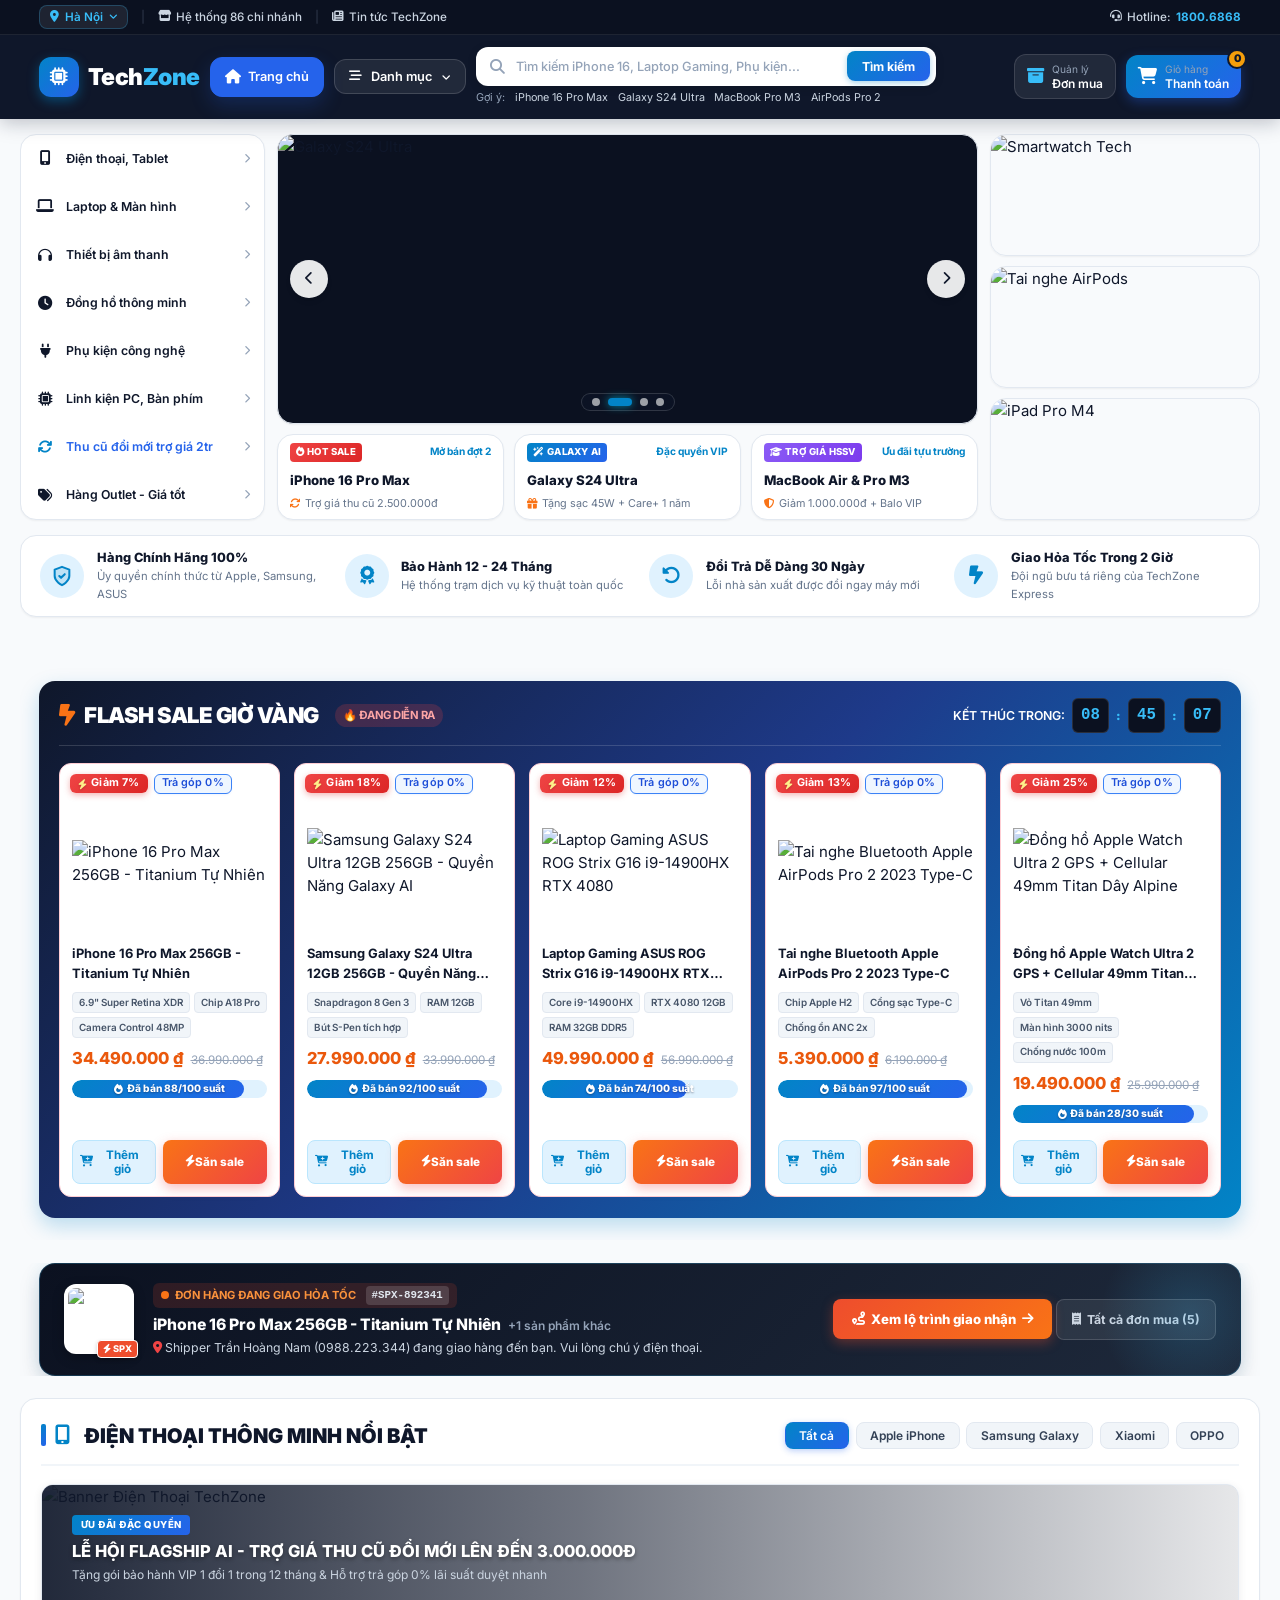
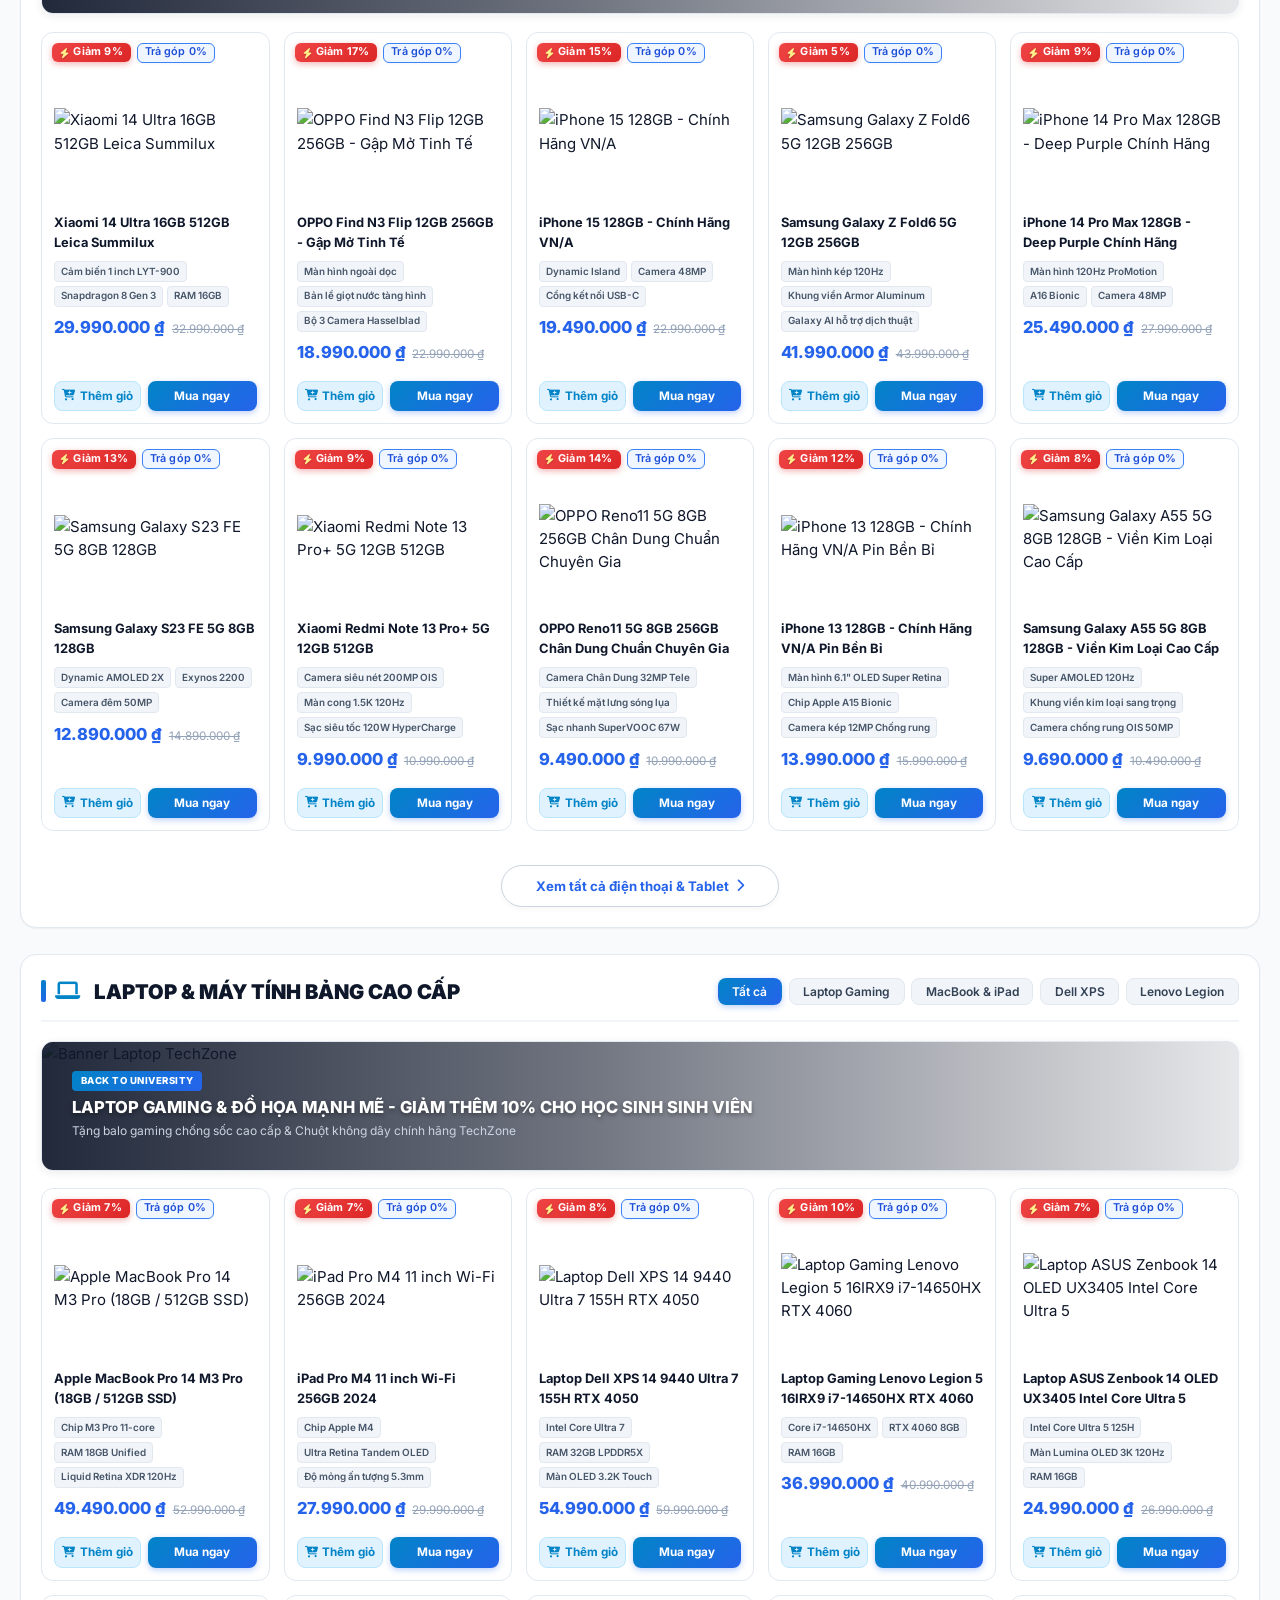
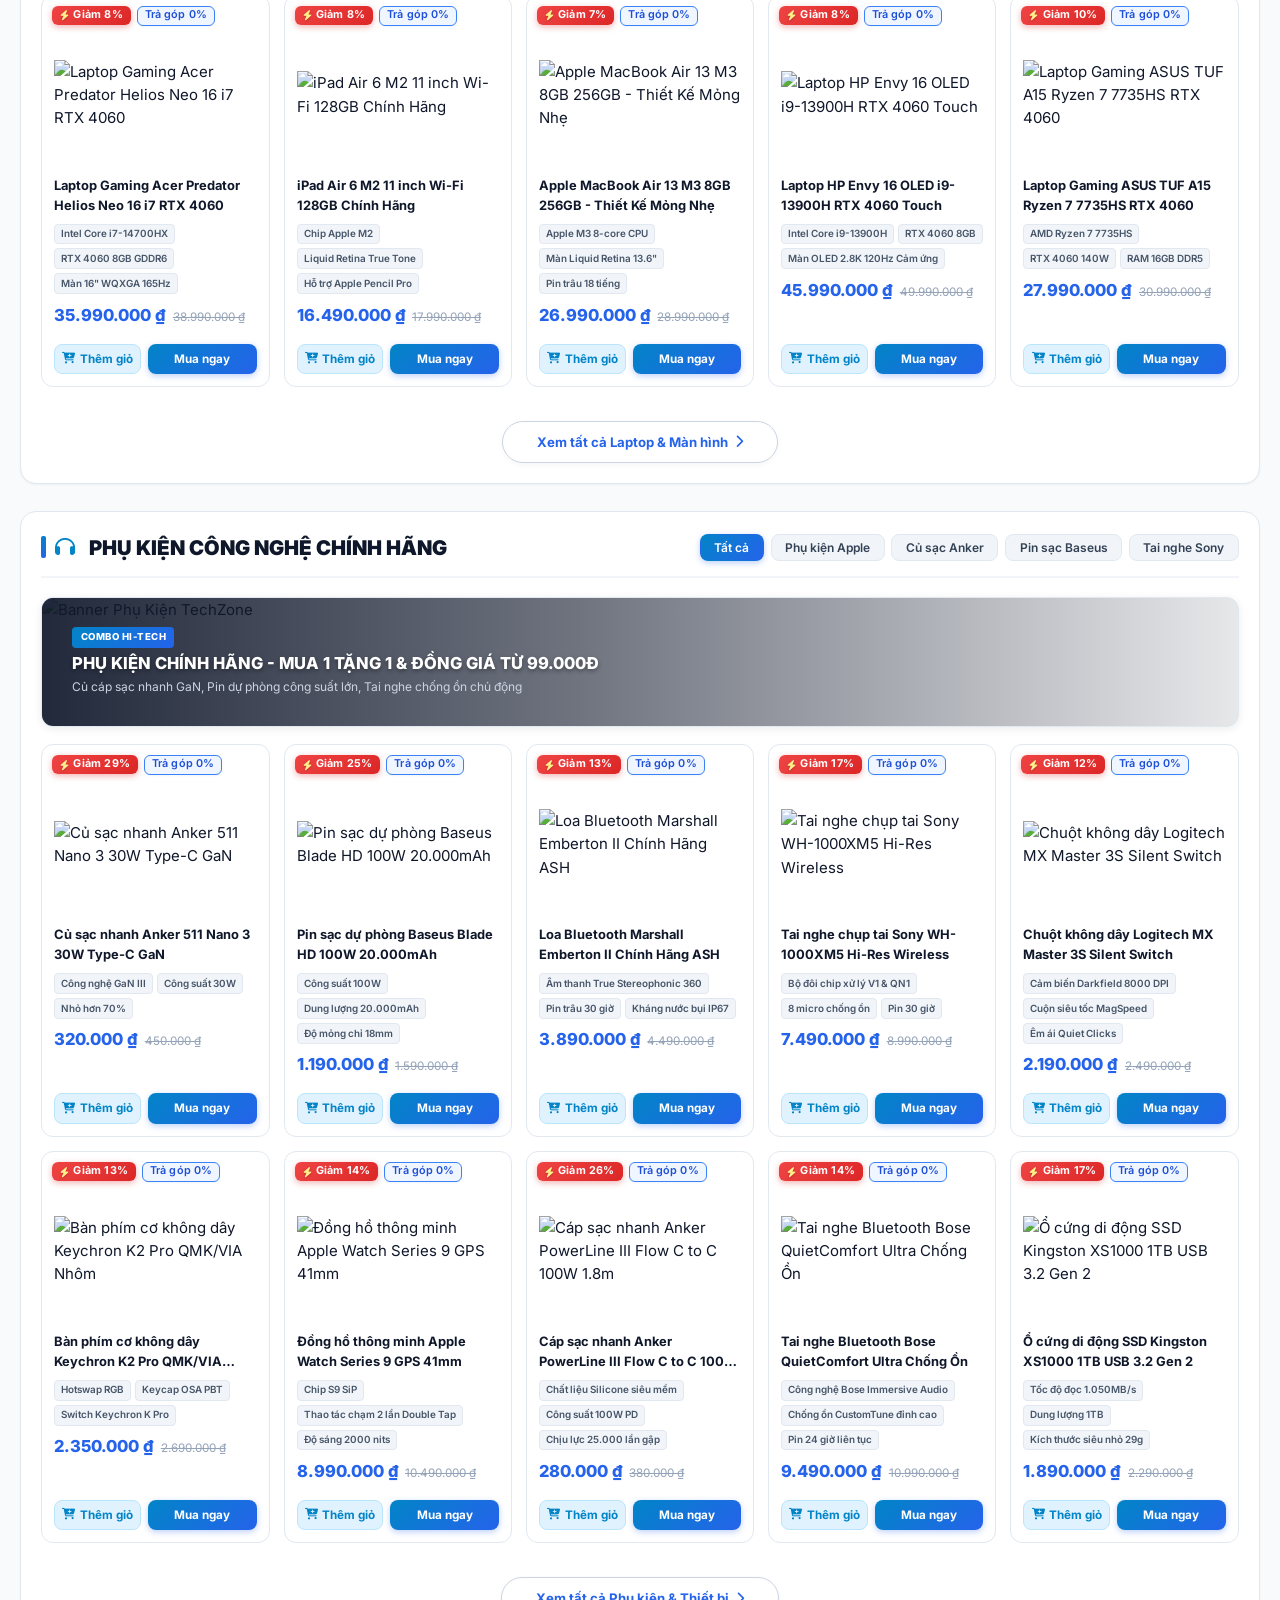
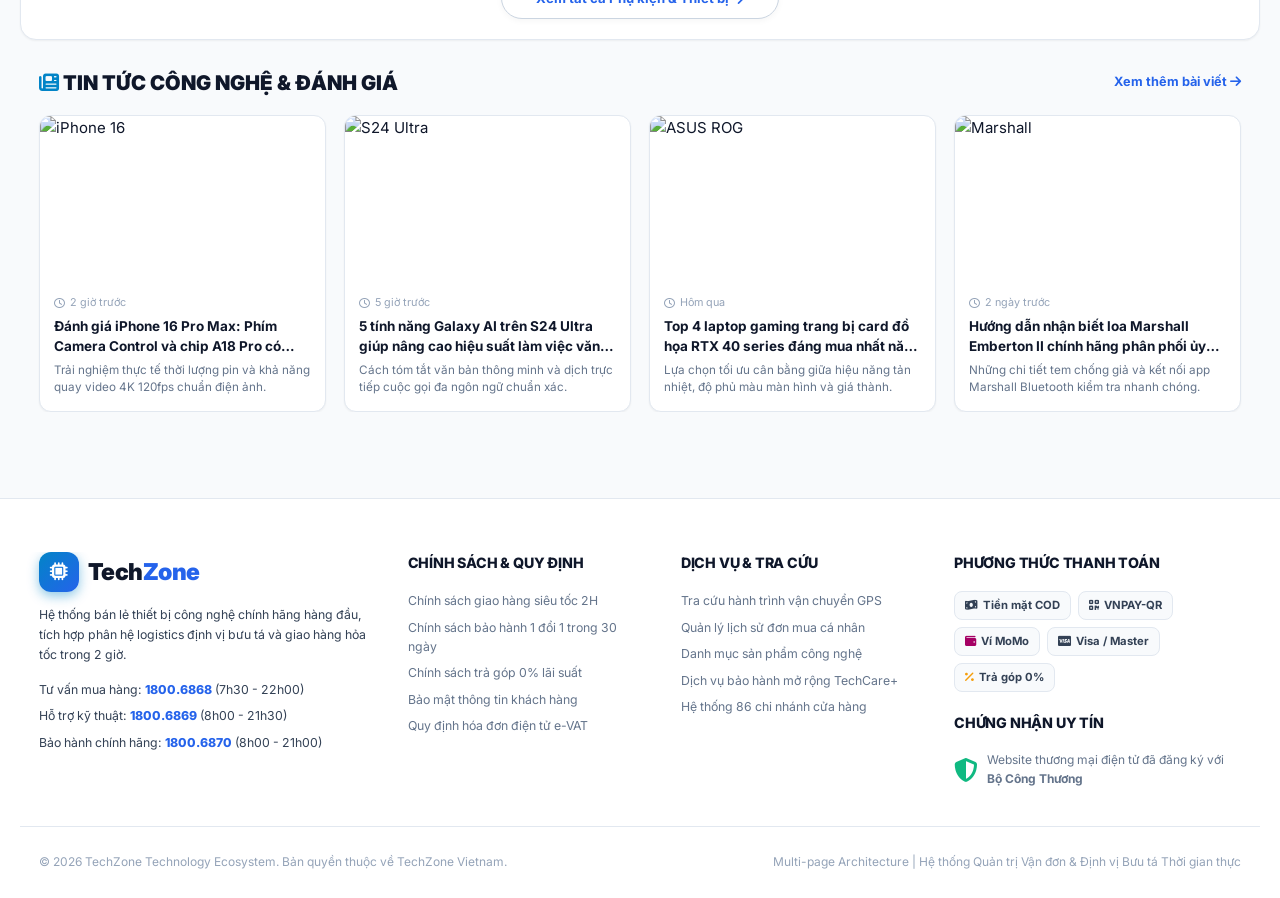
==== index.html @ 598f28f5 "Thiet ke trang chu, san pham, header, footer, banner, danh muc, bo loc, the card" ====
<!DOCTYPE html>
<html lang="vi">
<head>
  <meta charset="UTF-8">
  <meta name="viewport" content="width=device-width, initial-scale=1.0">
  <title>TechZone - Hệ Thống Thiết Bị Công Nghệ & Giao Hàng Hỏa Tốc 2H</title>
  
  <!-- Font Awesome Icons 6.5.1 -->
  <link rel="stylesheet" href="https://cdnjs.cloudflare.com/ajax/libs/font-awesome/6.5.1/css/all.min.css">
  
  <!-- TechZone Main Stylesheet -->
  <link rel="stylesheet" href="css/style.css">
</head>
<body>

  <!-- ========================================================================
       1. HEADER ĐA TẦNG (MULTI-TIER HEADER)
       ======================================================================== -->
  <header class="tz-header">
    
    <!-- Top Bar -->
    <div class="tz-topbar">
      <div class="container topbar-content">
        <div class="topbar-left">
          <!-- Location Dropdown Selector -->
          <div class="tz-location-wrapper">
            <button type="button" class="tz-location-badge" id="btn-select-location" aria-expanded="false" title="Nhấp để đổi khu vực">
              <i class="fa-solid fa-location-dot"></i>
              <span class="tz-location-name">Hà Nội</span>
              <i class="fa-solid fa-angle-down tz-location-arrow"></i>
            </button>
            <div class="tz-location-dropdown" id="tz-location-dropdown" role="listbox">
              <div class="tz-dropdown-header">
                <i class="fa-solid fa-map-location-dot"></i>
                <span>Chọn khu vực nhận hàng:</span>
              </div>
              <ul class="tz-location-list">
                <li class="tz-location-item" data-city="Hà Nội" role="option">
                  <span class="tz-city-name"><i class="fa-solid fa-building"></i> Hà Nội</span>
                  <i class="fa-solid fa-check tz-city-check"></i>
                </li>
                <li class="tz-location-item" data-city="TP. Hồ Chí Minh" role="option">
                  <span class="tz-city-name"><i class="fa-solid fa-building"></i> TP. Hồ Chí Minh</span>
                  <i class="fa-solid fa-check tz-city-check"></i>
                </li>
                <li class="tz-location-item" data-city="Đà Nẵng" role="option">
                  <span class="tz-city-name"><i class="fa-solid fa-building"></i> Đà Nẵng</span>
                  <i class="fa-solid fa-check tz-city-check"></i>
                </li>
                <li class="tz-location-item" data-city="Cần Thơ" role="option">
                  <span class="tz-city-name"><i class="fa-solid fa-building"></i> Cần Thơ</span>
                  <i class="fa-solid fa-check tz-city-check"></i>
                </li>
                <li class="tz-location-item" data-city="Hải Phòng" role="option">
                  <span class="tz-city-name"><i class="fa-solid fa-building"></i> Hải Phòng</span>
                  <i class="fa-solid fa-check tz-city-check"></i>
                </li>
                <li class="tz-location-item" data-city="Đồng Nai" role="option">
                  <span class="tz-city-name"><i class="fa-solid fa-building"></i> Đồng Nai</span>
                  <i class="fa-solid fa-check tz-city-check"></i>
                </li>
              </ul>
              <div class="tz-dropdown-footer">
                <i class="fa-solid fa-truck-fast"></i> Giao siêu tốc 2H tại các khu vực trên
              </div>
            </div>
          </div>

          <span class="topbar-divider topbar-hide-mobile">|</span>
          <a href="#" class="topbar-link topbar-hide-mobile"><i class="fa-solid fa-store"></i> Hệ thống 86 chi nhánh</a>
          <span class="topbar-divider topbar-hide-mobile">|</span>
          <a href="#" class="topbar-link topbar-hide-mobile"><i class="fa-solid fa-newspaper"></i> Tin tức TechZone</a>
        </div>

        <div class="topbar-right">
          <span class="topbar-link topbar-hotline"><i class="fa-solid fa-headset"></i> Hotline: <strong>1800.6868</strong></span>
        </div>
      </div>
    </div>

    <!-- Main Header -->
    <div class="tz-main-header">
      <div class="container main-header-row">
        
        <!-- Logo -->
        <a href="index.html" class="tz-logo">
          <div class="tz-logo-chip">
            <i class="fa-solid fa-microchip"></i>
          </div>
          <div>Tech<span class="accent">Zone</span></div>
        </a>

        <!-- Nút Trang chủ -->
        <a href="index.html" class="btn-home-nav active" title="Trang chủ TechZone">
          <i class="fa-solid fa-house"></i>
          <span>Trang chủ</span>
        </a>

        <!-- Category Dropdown Toggle with Mega Menu -->
        <div class="tz-category-wrapper">
          <button type="button" class="btn-category-menu" id="header-category-toggle" aria-expanded="false" title="Xem danh mục sản phẩm">
            <i class="fa-solid fa-bars-staggered"></i>
            <span>Danh mục</span>
            <i class="fa-solid fa-angle-down tz-category-arrow"></i>
          </button>
          <div class="tz-category-dropdown" id="header-category-dropdown">
            <div class="tz-category-dropdown-header">
              <i class="fa-solid fa-layer-group"></i>
              <span>Danh Mục Sản Phẩm</span>
            </div>
            <ul class="tz-category-menu-list">
              <li class="tz-category-menu-item" data-category="phone">
                <a href="products.html?category=phone" class="tz-cat-link">
                  <div class="tz-cat-icon"><i class="fa-solid fa-mobile-screen-button"></i></div>
                  <div class="tz-cat-info">
                    <span class="tz-cat-title">1. Điện thoại & Tablet</span>
                    <span class="tz-cat-desc">iPhone 16, Galaxy S24, Xiaomi, iPad</span>
                  </div>
                  <i class="fa-solid fa-chevron-right tz-cat-chevron"></i>
                </a>
              </li>
              <li class="tz-category-menu-item" data-category="laptop">
                <a href="products.html?category=laptop" class="tz-cat-link">
                  <div class="tz-cat-icon"><i class="fa-solid fa-laptop"></i></div>
                  <div class="tz-cat-info">
                    <span class="tz-cat-title">2. Laptop & Màn hình máy tính</span>
                    <span class="tz-cat-desc">ROG Gaming, MacBook M3, Dell XPS</span>
                  </div>
                  <i class="fa-solid fa-chevron-right tz-cat-chevron"></i>
                </a>
              </li>
              <li class="tz-category-menu-item" data-category="audio">
                <a href="products.html?category=audio" class="tz-cat-link">
                  <div class="tz-cat-icon"><i class="fa-solid fa-headphones"></i></div>
                  <div class="tz-cat-info">
                    <span class="tz-cat-title">3. Thiết bị Âm thanh (Tai nghe, Loa)</span>
                    <span class="tz-cat-desc">AirPods Pro 2, Sony ANC, JBL, Marshall</span>
                  </div>
                  <i class="fa-solid fa-chevron-right tz-cat-chevron"></i>
                </a>
              </li>
              <li class="tz-category-menu-item" data-category="watch">
                <a href="products.html?category=watch" class="tz-cat-link">
                  <div class="tz-cat-icon"><i class="fa-solid fa-stopwatch"></i></div>
                  <div class="tz-cat-info">
                    <span class="tz-cat-title">4. Đồng hồ thông minh (Smartwatch)</span>
                    <span class="tz-cat-desc">Apple Watch Ultra 2, Garmin, Galaxy Watch</span>
                  </div>
                  <i class="fa-solid fa-chevron-right tz-cat-chevron"></i>
                </a>
              </li>
              <li class="tz-category-menu-item" data-category="accessory">
                <a href="products.html?category=accessory" class="tz-cat-link">
                  <div class="tz-cat-icon"><i class="fa-solid fa-bolt"></i></div>
                  <div class="tz-cat-info">
                    <span class="tz-cat-title">5. Phụ kiện sạc cáp, pin dự phòng</span>
                    <span class="tz-cat-desc">Anker, Baseus, Cáp sạc GaN 100W</span>
                  </div>
                  <i class="fa-solid fa-chevron-right tz-cat-chevron"></i>
                </a>
              </li>
            </ul>
            <div class="tz-category-dropdown-footer">
              <a href="products.html">
                <i class="fa-solid fa-layer-group"></i> Xem toàn bộ 500+ sản phẩm TechZone <i class="fa-solid fa-arrow-right"></i>
              </a>
            </div>
          </div>
        </div>

        <!-- Central Search Bar with Prominent Button -->
        <div class="tz-search-wrapper">
          <div class="tz-search-bar">
            <i class="fa-solid fa-magnifying-glass search-icon"></i>
            <input type="text" id="header-global-search" placeholder="Tìm kiếm iPhone 16, Laptop Gaming, Phụ kiện...">
            <button type="button" class="tz-btn-search" onclick="location.href='products.html'">
              Tìm kiếm
            </button>
          </div>
          <div class="search-hot-keywords">
            <span>Gợi ý:</span>
            <a href="products.html?q=iPhone 16">iPhone 16 Pro Max</a>
            <a href="products.html?q=S24 Ultra">Galaxy S24 Ultra</a>
            <a href="products.html?q=MacBook">MacBook Pro M3</a>
            <a href="products.html?q=AirPods">AirPods Pro 2</a>
          </div>
        </div>

        <!-- Action Group on the Right -->
        <div class="tz-header-actions">
          
          <!-- Single Order History / Đơn Mua Button (Mô hình Shopee: Không cần nhập mã) -->
          <a href="history.html" class="tz-nav-btn" id="nav-orders-btn" title="Đơn mua & Tra cứu lộ trình">
            <i class="fa-solid fa-box-archive"></i>
            <div class="meta">
              <span class="sub">Quản lý</span>
              <span>Đơn mua</span>
            </div>
          </a>

          <!-- Cart Button with Count Badge -->
          <a href="checkout.html" class="tz-nav-btn tz-cart-btn" title="Xem giỏ hàng TechZone">
            <i class="fa-solid fa-cart-shopping"></i>
            <div class="meta">
              <span class="sub">Giỏ hàng</span>
              <span>Thanh toán</span>
            </div>
            <span class="tz-cart-badge">0</span>
          </a>

        </div>

      </div>
    </div>
  </header>

  <!-- ========================================================================
       MAIN BODY CONTENT
       ======================================================================== -->
  <main class="main-content">
    
    <!-- 2. KHU VỰC HERO LAYOUT (BỐ CỤC 3 CỘT KINH ĐIỂN) -->
    <section class="container hero-layout-section">
      <div class="hero-3cols-grid">
        
        <!-- Cột trái: Sidebar Categories -->
        <aside class="tz-sidebar-menu">
          
          <!-- Item 1: Điện thoại -->
          <div class="tz-menu-item">
            <div class="tz-menu-item-left">
              <i class="fa-solid fa-mobile-screen-button"></i>
              <span>Điện thoại, Tablet</span>
            </div>
            <i class="fa-solid fa-chevron-right arrow"></i>
            
            <!-- Flyout Submenu -->
            <div class="tz-flyout-menu">
              <div class="flyout-block">
                <h5>Thương hiệu nổi bật</h5>
                <div class="flyout-items-list">
                  <a href="products.html">Apple iPhone</a>
                  <a href="products.html">Samsung Galaxy</a>
                  <a href="products.html">Xiaomi Series</a>
                  <a href="products.html">OPPO Flagship</a>
                  <a href="products.html">vivo, Realme</a>
                </div>
              </div>
              <div class="flyout-block">
                <h5>Mức giá chọn lọc</h5>
                <div class="flyout-items-list">
                  <a href="products.html">Dưới 5 triệu</a>
                  <a href="products.html">Từ 5 - 12 triệu</a>
                  <a href="products.html">Từ 12 - 20 triệu</a>
                  <a href="products.html">Cao cấp trên 20 triệu</a>
                </div>
              </div>
              <div class="flyout-block">
                <h5>Máy tính bảng Tablet</h5>
                <div class="flyout-items-list">
                  <a href="products.html">iPad Pro M4 / iPad Air</a>
                  <a href="products.html">Samsung Galaxy Tab S9</a>
                  <a href="products.html">Xiaomi Pad 6</a>
                </div>
              </div>
            </div>
          </div>

          <!-- Item 2: Laptop & Màn hình -->
          <div class="tz-menu-item">
            <div class="tz-menu-item-left">
              <i class="fa-solid fa-laptop"></i>
              <span>Laptop & Màn hình</span>
            </div>
            <i class="fa-solid fa-chevron-right arrow"></i>

            <div class="tz-flyout-menu">
              <div class="flyout-block">
                <h5>Dòng máy tuyển chọn</h5>
                <div class="flyout-items-list">
                  <a href="products.html">MacBook Pro & Air</a>
                  <a href="products.html">ASUS ROG Gaming</a>
                  <a href="products.html">Dell XPS Cao cấp</a>
                  <a href="products.html">Lenovo Legion 5</a>
                  <a href="products.html">Acer Predator, Nitro</a>
                </div>
              </div>
              <div class="flyout-block">
                <h5>Nhu cầu công việc</h5>
                <div class="flyout-items-list">
                  <a href="products.html">Laptop Gaming đỉnh cao</a>
                  <a href="products.html">Văn phòng - Doanh nhân</a>
                  <a href="products.html">Đồ họa 3D & AI Tech</a>
                  <a href="products.html">Mỏng nhẹ di động</a>
                </div>
              </div>
              <div class="flyout-block">
                <h5>Màn hình đồ họa & Game</h5>
                <div class="flyout-items-list">
                  <a href="products.html">Màn hình 2K, 4K UHD</a>
                  <a href="products.html">Màn hình tần số 240Hz</a>
                  <a href="products.html">Màn hình cong UltraWide</a>
                </div>
              </div>
            </div>
          </div>

          <!-- Item 3: Thiết bị âm thanh -->
          <div class="tz-menu-item">
            <div class="tz-menu-item-left">
              <i class="fa-solid fa-headphones"></i>
              <span>Thiết bị âm thanh</span>
            </div>
            <i class="fa-solid fa-chevron-right arrow"></i>
            <div class="tz-flyout-menu">
              <div class="flyout-block">
                <h5>Tai nghe không dây</h5>
                <div class="flyout-items-list">
                  <a href="products.html">AirPods Apple</a>
                  <a href="products.html">Sony WH-1000XM5</a>
                  <a href="products.html">Marshall Major</a>
                  <a href="products.html">JBL, Bose</a>
                </div>
              </div>
              <div class="flyout-block">
                <h5>Loa Bluetooth di động</h5>
                <div class="flyout-items-list">
                  <a href="products.html">Marshall Emberton II</a>
                  <a href="products.html">JBL Charge, Flip</a>
                  <a href="products.html">Harman Kardon</a>
                </div>
              </div>
              <div class="flyout-block">
                <h5>Micro & Audio DAC</h5>
                <div class="flyout-items-list">
                  <a href="products.html">Micro Podcast, Livestream</a>
                  <a href="products.html">DAC giải mã Hi-Res</a>
                </div>
              </div>
            </div>
          </div>

          <!-- Item 4: Smartwatch -->
          <div class="tz-menu-item">
            <div class="tz-menu-item-left">
              <i class="fa-solid fa-clock"></i>
              <span>Đồng hồ thông minh</span>
            </div>
            <i class="fa-solid fa-chevron-right arrow"></i>
          </div>

          <!-- Item 5: Phụ kiện -->
          <div class="tz-menu-item">
            <div class="tz-menu-item-left">
              <i class="fa-solid fa-plug"></i>
              <span>Phụ kiện công nghệ</span>
            </div>
            <i class="fa-solid fa-chevron-right arrow"></i>
          </div>

          <!-- Item 6: Linh kiện PC -->
          <div class="tz-menu-item">
            <div class="tz-menu-item-left">
              <i class="fa-solid fa-microchip"></i>
              <span>Linh kiện PC, Bàn phím</span>
            </div>
            <i class="fa-solid fa-chevron-right arrow"></i>
          </div>

          <!-- Item 7: Thu cũ đổi mới -->
          <div class="tz-menu-item" style="color: var(--tz-blue);">
            <div class="tz-menu-item-left">
              <i class="fa-solid fa-arrows-rotate" style="color: var(--tz-cyan);"></i>
              <span>Thu cũ đổi mới trợ giá 2tr</span>
            </div>
            <i class="fa-solid fa-chevron-right arrow"></i>
          </div>

          <!-- Item 8: Hàng Outlet -->
          <div class="tz-menu-item">
            <div class="tz-menu-item-left">
              <i class="fa-solid fa-tags"></i>
              <span>Hàng Outlet - Giá tốt</span>
            </div>
            <i class="fa-solid fa-chevron-right arrow"></i>
          </div>

        </aside>

        <!-- Cột giữa: Slider chính + Dải 3 Mini Promo Cards lấp kín khoảng trống -->
        <div class="tz-hero-middle-col">
          <div class="tz-main-slider">
            <div class="tz-slider-track">
              
              <!-- Slide 1: iPhone 16 -->
              <div class="tz-slide active">
                <img src="https://images.unsplash.com/photo-1695048133142-1a20484d2569?w=900&q=80" alt="iPhone 16 Pro Max">
              </div>

              <!-- Slide 2: S24 Ultra -->
              <div class="tz-slide">
                <img src="https://images.unsplash.com/photo-1610945415295-d9bbf067e59c?w=900&q=80" alt="Galaxy S24 Ultra">
              </div>

              <!-- Slide 3: ASUS ROG Gaming -->
              <div class="tz-slide">
                <img src="https://images.unsplash.com/photo-1603302576837-37561b2e2302?w=900&q=80" alt="ASUS ROG Gaming">
              </div>

              <!-- Slide 4: Apple M3 Ecosystem -->
              <div class="tz-slide">
                <img src="https://images.unsplash.com/photo-1517336714731-489689fd1ca8?w=900&q=80" alt="MacBook M3">
              </div>

              <!-- Slider Arrows -->
              <button class="tz-slider-btn prev" title="Slide trước"><i class="fa-solid fa-chevron-left"></i></button>
              <button class="tz-slider-btn next" title="Slide kế tiếp"><i class="fa-solid fa-chevron-right"></i></button>

              <!-- Slider Dots Indicator (Đồng bộ với js/main.js) -->
              <div class="tz-slider-dots">
                <button class="tz-slide-tab tz-slider-dot active" title="Slide 1"></button>
                <button class="tz-slide-tab tz-slider-dot" title="Slide 2"></button>
                <button class="tz-slide-tab tz-slider-dot" title="Slide 3"></button>
                <button class="tz-slide-tab tz-slider-dot" title="Slide 4"></button>
              </div>

            </div>
          </div>

          <!-- Dải 3 Banner Phụ Mini (Mini Promo Cards) lấp kín bên dưới slider -->
          <div class="tz-mini-promo-row">
            <a href="products.html?q=iPhone 16" class="tz-mini-promo-card" title="Xem ưu đãi iPhone 16 Pro Max">
              <div class="mini-promo-badge-wrap">
                <span class="mini-promo-badge badge-red"><i class="fa-solid fa-fire"></i> HOT SALE</span>
                <span class="mini-promo-sub">Mở bán đợt 2</span>
              </div>
              <h5 class="mini-promo-name">iPhone 16 Pro Max</h5>
              <p class="mini-promo-benefit"><i class="fa-solid fa-arrows-rotate"></i> Trợ giá thu cũ 2.500.000đ</p>
            </a>

            <a href="products.html?q=S24 Ultra" class="tz-mini-promo-card" title="Xem ưu đãi Galaxy S24 Ultra">
              <div class="mini-promo-badge-wrap">
                <span class="mini-promo-badge badge-blue"><i class="fa-solid fa-wand-magic-sparkles"></i> GALAXY AI</span>
                <span class="mini-promo-sub">Đặc quyền VIP</span>
              </div>
              <h5 class="mini-promo-name">Galaxy S24 Ultra</h5>
              <p class="mini-promo-benefit"><i class="fa-solid fa-gift"></i> Tặng sạc 45W + Care+ 1 năm</p>
            </a>

            <a href="products.html?q=MacBook" class="tz-mini-promo-card" title="Xem ưu đãi MacBook M3">
              <div class="mini-promo-badge-wrap">
                <span class="mini-promo-badge badge-purple"><i class="fa-solid fa-graduation-cap"></i> TRỢ GIÁ HSSV</span>
                <span class="mini-promo-sub">Ưu đãi tựu trường</span>
              </div>
              <h5 class="mini-promo-name">MacBook Air & Pro M3</h5>
              <p class="mini-promo-benefit"><i class="fa-solid fa-shield-halved"></i> Giảm 1.000.000đ + Balo VIP</p>
            </a>
          </div>
        </div>

        <!-- Cột phải: 3 Sub-banners -->
        <div class="tz-sub-banners">
          <a href="products.html" class="tz-promo-card">
            <img src="https://images.unsplash.com/photo-1523275335684-37898b6baf30?w=400&q=80" alt="Smartwatch Tech">
          </a>
          <a href="products.html" class="tz-promo-card">
            <img src="https://images.unsplash.com/photo-1600294037681-c80b4cb5b434?w=400&q=80" alt="Tai nghe AirPods">
          </a>
          <a href="products.html" class="tz-promo-card">
            <img src="https://images.unsplash.com/photo-1544244015-0df4b3ffc6b0?w=400&q=80" alt="iPad Pro M4">
          </a>
        </div>

      </div>

      <!-- 3. THANH CAM KẾT DỊCH VỤ (TRUST BADGES BAR) -->
      <div class="tz-trust-bar">
        <div class="tz-trust-grid">
          <div class="tz-trust-item">
            <div class="tz-trust-icon" title="Hàng chính hãng 100%">
              <svg width="22" height="22" viewBox="0 0 24 24" fill="rgba(2, 132, 199, 0.15)" stroke="currentColor" stroke-width="2.2" stroke-linecap="round" stroke-linejoin="round">
                <path d="M12 22s8-4 8-10V5l-8-3-8 3v7c0 6 8 10 8 10z"></path>
                <path d="m9 12 2 2 4-4"></path>
              </svg>
            </div>
            <div class="tz-trust-info">
              <h6>Hàng Chính Hãng 100%</h6>
              <p>Ủy quyền chính thức từ Apple, Samsung, ASUS</p>
            </div>
          </div>
          <div class="tz-trust-item">
            <div class="tz-trust-icon"><i class="fa-solid fa-award"></i></div>
            <div class="tz-trust-info">
              <h6>Bảo Hành 12 - 24 Tháng</h6>
              <p>Hệ thống trạm dịch vụ kỹ thuật toàn quốc</p>
            </div>
          </div>
          <div class="tz-trust-item">
            <div class="tz-trust-icon"><i class="fa-solid fa-rotate-left"></i></div>
            <div class="tz-trust-info">
              <h6>Đổi Trả Dễ Dàng 30 Ngày</h6>
              <p>Lỗi nhà sản xuất được đổi ngay máy mới</p>
            </div>
          </div>
          <div class="tz-trust-item">
            <div class="tz-trust-icon"><i class="fa-solid fa-bolt-lightning"></i></div>
            <div class="tz-trust-info">
              <h6>Giao Hỏa Tốc Trong 2 Giờ</h6>
              <p>Đội ngũ bưu tá riêng của TechZone Express</p>
            </div>
          </div>
        </div>
      </div>
    </section>

    <!-- ========================================================================
         4. KHỐI FLASH SALE GIỜ VÀNG (ĐẶT NGAY SAU BANNER HERO & THANH CAM KẾT)
         ======================================================================== -->
    <section class="container" style="margin-top: 1.5rem;">
      <div class="tz-flashsale-block">
        <div class="flashsale-top-bar">
          <div class="flashsale-heading">
            <i class="fa-solid fa-bolt-lightning" style="color: #f97316;"></i> FLASH SALE GIỜ VÀNG
            <span style="font-size: 0.75rem; background: rgba(239, 68, 68, 0.2); color: #fca5a5; padding: 3px 8px; border-radius: 9999px; margin-left: 6px; font-weight: 700;">
              🔥 ĐANG DIỄN RA
            </span>
          </div>

          <div class="flashsale-timer">
            <span>KẾT THÚC TRONG:</span>
            <div class="tz-timer-box" id="timer-hours">08</div>
            <span class="tz-timer-colon">:</span>
            <div class="tz-timer-box" id="timer-mins">45</div>
            <span class="tz-timer-colon">:</span>
            <div class="tz-timer-box" id="timer-secs">12</div>
          </div>
        </div>

        <!-- Flash Sale 5 Cards Grid with Sold Progress Bar -->
        <div id="flashsale-cards-container" class="flashsale-cards-grid">
          <!-- Rendered dynamically by JS with 5 products -->
        </div>
      </div>
    </section>

    <!-- ========================================================================
         5. BANNER THÔNG MINH: TIẾN TRÌNH ĐƠN MUA HÀNG (SMART ORDER STATUS BANNER)
         ======================================================================== -->
    <section class="container" style="margin-top: 1.5rem; margin-bottom: 1.5rem;">
      <div id="home-smart-order-banner" class="home-smart-order-banner">
        <!-- Rendered dynamically by JavaScript based on active order status -->
        <div class="tz-smart-banner-card active-delivery" onclick="window.location.href='tracking-detail.html?id=SPX-892341'" title="Nhấp vào để xem lộ trình giao nhận thời gian thực">
          <div class="smart-banner-left">
            <div class="smart-banner-thumb-wrap">
              <img src="https://images.unsplash.com/photo-1695048133142-1a20484d2569?w=300&q=80" alt="iPhone 16 Pro Max" class="smart-banner-thumb">
              <span class="smart-banner-pulse-badge"><i class="fa-solid fa-bolt"></i> SPX</span>
            </div>
            <div class="smart-banner-info">
              <div class="smart-banner-status-tag">
                <span class="live-pulse-dot"></span>
                <strong>ĐƠN HÀNG ĐANG GIAO HỎA TỐC</strong>
                <span class="smart-code-chip">#SPX-892341</span>
              </div>
              <h4 class="smart-banner-title">
                iPhone 16 Pro Max 256GB - Titanium Tự Nhiên <span class="smart-other-count">+1 sản phẩm khác</span>
              </h4>
              <p class="smart-banner-desc">
                <i class="fa-solid fa-location-dot" style="color: #ef4444;"></i> Shipper Trần Hoàng Nam (0988.223.344) đang giao hàng đến bạn. Dự kiến: 14:30 Hôm nay
              </p>
            </div>
          </div>
          <div class="smart-banner-right" onclick="event.stopPropagation()">
            <a href="tracking-detail.html?id=SPX-892341" class="btn-smart-track-main">
              <i class="fa-solid fa-route"></i> Xem lộ trình giao nhận <i class="fa-solid fa-arrow-right"></i>
            </a>
            <a href="history.html" class="btn-smart-history-link">
              <i class="fa-solid fa-receipt"></i> Tất cả đơn mua (5)
            </a>
          </div>
        </div>
      </div>
    </section>

    <!-- ========================================================================
         6. CÁC SECTION BÁN HÀNG & DANH MỤC NỔI BẬT
         ======================================================================== -->

    <!-- BLOCK 1: ĐIỆN THOẠI NỔI BẬT -->
    <section class="container tz-category-section">
      <div class="section-top-row">
        <div class="section-heading">
          <span class="indicator"></span> <i class="fa-solid fa-mobile-screen-button" style="color: var(--tz-cyan); margin-right: 6px;"></i> ĐIỆN THOẠI THÔNG MINH NỔI BẬT
        </div>

        <div class="section-brand-tabs">
          <button class="tz-tab-pill active" data-category="Điện thoại" data-brand="all">Tất cả</button>
          <button class="tz-tab-pill" data-category="Điện thoại" data-brand="Apple">Apple iPhone</button>
          <button class="tz-tab-pill" data-category="Điện thoại" data-brand="Samsung">Samsung Galaxy</button>
          <button class="tz-tab-pill" data-category="Điện thoại" data-brand="Xiaomi">Xiaomi</button>
          <button class="tz-tab-pill" data-category="Điện thoại" data-brand="OPPO">OPPO</button>
        </div>
      </div>

      <!-- Banner ngang phụ danh mục Điện thoại (chiều cao ~130px, rộng 100%, bo góc 12px) -->
      <div class="category-horizontal-banner">
        <img src="https://images.unsplash.com/photo-1616469829941-c7200edec809?w=1200&q=80" alt="Banner Điện Thoại TechZone">
        <div class="horizontal-banner-overlay">
          <span class="banner-tag">ƯU ĐÃI ĐẶC QUYỀN</span>
          <h3 class="banner-heading">LỄ HỘI FLAGSHIP AI - TRỢ GIÁ THU CŨ ĐỔI MỚI LÊN ĐẾN 3.000.000Đ</h3>
          <p class="banner-subtext">Tặng gói bảo hành VIP 1 đổi 1 trong 12 tháng & Hỗ trợ trả góp 0% lãi suất duyệt nhanh</p>
        </div>
      </div>

      <!-- Lưới sản phẩm toàn phần (Full-width 5 cột trên Desktop = 10 sản phẩm chia đều 2 hàng) -->
      <div id="phones-grid-container" class="products-grid fullwidth-grid">
        <!-- Rendered by JS -->
      </div>

      <div class="section-footer-link">
        <a href="products.html?category=phone" class="btn-see-more">
          Xem tất cả điện thoại & Tablet <i class="fa-solid fa-chevron-right"></i>
        </a>
      </div>
    </section>

    <!-- BLOCK 2: LAPTOP & MÁY TÍNH BẢNG -->
    <section class="container tz-category-section">
      <div class="section-top-row">
        <div class="section-heading">
          <span class="indicator"></span> <i class="fa-solid fa-laptop" style="color: var(--tz-cyan); margin-right: 6px;"></i> LAPTOP & MÁY TÍNH BẢNG CAO CẤP
        </div>

        <div class="section-brand-tabs">
          <button class="tz-tab-pill active" data-category="Laptop" data-brand="all">Tất cả</button>
          <button class="tz-tab-pill" data-category="Laptop" data-brand="Asus">Laptop Gaming</button>
          <button class="tz-tab-pill" data-category="Laptop" data-brand="Apple">MacBook & iPad</button>
          <button class="tz-tab-pill" data-category="Laptop" data-brand="Dell">Dell XPS</button>
          <button class="tz-tab-pill" data-category="Laptop" data-brand="Lenovo">Lenovo Legion</button>
        </div>
      </div>

      <!-- Banner ngang phụ danh mục Laptop -->
      <div class="category-horizontal-banner">
        <img src="https://images.unsplash.com/photo-1526738549149-8e07eca6c147?w=1200&q=80" alt="Banner Laptop TechZone">
        <div class="horizontal-banner-overlay">
          <span class="banner-tag">BACK TO UNIVERSITY</span>
          <h3 class="banner-heading">LAPTOP GAMING & ĐỒ HỌA MẠNH MẼ - GIẢM THÊM 10% CHO HỌC SINH SINH VIÊN</h3>
          <p class="banner-subtext">Tặng balo gaming chống sốc cao cấp & Chuột không dây chính hãng TechZone</p>
        </div>
      </div>

      <!-- Lưới sản phẩm toàn phần (Full-width 5 cột trên Desktop = 10 sản phẩm chia đều 2 hàng) -->
      <div id="laptops-grid-container" class="products-grid fullwidth-grid">
        <!-- Rendered by JS with CPU, RAM, RTX specs -->
      </div>

      <div class="section-footer-link">
        <a href="products.html?category=laptop" class="btn-see-more">
          Xem tất cả Laptop & Màn hình <i class="fa-solid fa-chevron-right"></i>
        </a>
      </div>
    </section>

    <!-- BLOCK 3: PHỤ KIỆN CÔNG NGHỆ -->
    <section class="container tz-category-section">
      <div class="section-top-row">
        <div class="section-heading">
          <span class="indicator"></span> <i class="fa-solid fa-headphones" style="color: var(--tz-cyan); margin-right: 6px;"></i> PHỤ KIỆN CÔNG NGHỆ CHÍNH HÃNG
        </div>

        <div class="section-brand-tabs">
          <button class="tz-tab-pill active" data-category="Phụ kiện" data-brand="all">Tất cả</button>
          <button class="tz-tab-pill" data-category="Phụ kiện" data-brand="Apple">Phụ kiện Apple</button>
          <button class="tz-tab-pill" data-category="Phụ kiện" data-brand="Anker">Củ sạc Anker</button>
          <button class="tz-tab-pill" data-category="Phụ kiện" data-brand="Baseus">Pin sạc Baseus</button>
          <button class="tz-tab-pill" data-category="Phụ kiện" data-brand="Sony">Tai nghe Sony</button>
        </div>
      </div>

      <!-- Banner ngang phụ danh mục Phụ kiện -->
      <div class="category-horizontal-banner">
        <img src="https://images.unsplash.com/photo-1550009158-9ebf69173e03?w=1200&q=80" alt="Banner Phụ Kiện TechZone">
        <div class="horizontal-banner-overlay">
          <span class="banner-tag">COMBO HI-TECH</span>
          <h3 class="banner-heading">PHỤ KIỆN CHÍNH HÃNG - MUA 1 TẶNG 1 & ĐỒNG GIÁ TỪ 99.000Đ</h3>
          <p class="banner-subtext">Củ cáp sạc nhanh GaN, Pin dự phòng công suất lớn, Tai nghe chống ồn chủ động</p>
        </div>
      </div>

      <!-- Lưới sản phẩm toàn phần (Full-width 5 cột trên Desktop = 10 sản phẩm chia đều 2 hàng) -->
      <div id="accessories-grid-container" class="products-grid fullwidth-grid">
        <!-- Rendered by JS -->
      </div>

      <div class="section-footer-link">
        <a href="products.html?category=accessory" class="btn-see-more">
          Xem tất cả Phụ kiện & Thiết bị <i class="fa-solid fa-chevron-right"></i>
        </a>
      </div>
    </section>

    <!-- ========================================================================
         7. GÓC TIN TỨC CÔNG NGHỆ (TECHZONE NEWS)
         ======================================================================== -->
    <section class="container tz-news-section" style="margin-bottom: 2.25rem;">
      <div class="tz-news-header" style="display: flex; align-items: center; justify-content: space-between; margin-bottom: 1.15rem;">
        <h3 class="tz-news-heading" style="font-size: 1.35rem; font-weight: 900; text-transform: uppercase;">
          <i class="fa-solid fa-newspaper" style="color: var(--tz-cyan);"></i> TIN TỨC CÔNG NGHỆ & ĐÁNH GIÁ
        </h3>
        <a href="#" class="tz-news-more" style="font-size: 0.85rem; font-weight: 700; color: var(--tz-blue);">
          Xem thêm bài viết <i class="fa-solid fa-arrow-right"></i>
        </a>
      </div>

      <div class="tz-news-grid" style="display: grid; grid-template-columns: repeat(4, 1fr); gap: 1.15rem;">
        <div class="tz-news-card">
          <img src="https://images.unsplash.com/photo-1695048133142-1a20484d2569?w=400&q=80" alt="iPhone 16" class="tz-news-thumb">
          <div class="tz-news-body">
            <span class="tz-news-date"><i class="fa-regular fa-clock"></i> 2 giờ trước</span>
            <h5 class="tz-news-title">Đánh giá iPhone 16 Pro Max: Phím Camera Control và chip A18 Pro có đáng nâng cấp?</h5>
            <p class="tz-news-desc">Trải nghiệm thực tế thời lượng pin và khả năng quay video 4K 120fps chuẩn điện ảnh.</p>
          </div>
        </div>

        <div class="tz-news-card">
          <img src="https://images.unsplash.com/photo-1610945415295-d9bbf067e59c?w=400&q=80" alt="S24 Ultra" class="tz-news-thumb">
          <div class="tz-news-body">
            <span class="tz-news-date"><i class="fa-regular fa-clock"></i> 5 giờ trước</span>
            <h5 class="tz-news-title">5 tính năng Galaxy AI trên S24 Ultra giúp nâng cao hiệu suất làm việc văn phòng</h5>
            <p class="tz-news-desc">Cách tóm tắt văn bản thông minh và dịch trực tiếp cuộc gọi đa ngôn ngữ chuẩn xác.</p>
          </div>
        </div>

        <div class="tz-news-card">
          <img src="https://images.unsplash.com/photo-1603302576837-37561b2e2302?w=400&q=80" alt="ASUS ROG" class="tz-news-thumb">
          <div class="tz-news-body">
            <span class="tz-news-date"><i class="fa-regular fa-clock"></i> Hôm qua</span>
            <h5 class="tz-news-title">Top 4 laptop gaming trang bị card đồ họa RTX 40 series đáng mua nhất năm 2026</h5>
            <p class="tz-news-desc">Lựa chọn tối ưu cân bằng giữa hiệu năng tản nhiệt, độ phủ màu màn hình và giá thành.</p>
          </div>
        </div>

        <div class="tz-news-card">
          <img src="https://images.unsplash.com/photo-1545454675-3531b543be5d?w=400&q=80" alt="Marshall" class="tz-news-thumb">
          <div class="tz-news-body">
            <span class="tz-news-date"><i class="fa-regular fa-clock"></i> 2 ngày trước</span>
            <h5 class="tz-news-title">Hướng dẫn nhận biết loa Marshall Emberton II chính hãng phân phối ủy quyền</h5>
            <p class="tz-news-desc">Những chi tiết tem chống giả và kết nối app Marshall Bluetooth kiểm tra nhanh chóng.</p>
          </div>
        </div>
      </div>
    </section>

  </main>

  <!-- ========================================================================
       8. TECHZONE FOOTER (4 CỘT HIỆN ĐẠI)
       ======================================================================== -->
  <footer class="tz-footer">
    <div class="container footer-main-grid">
      
      <!-- Cột 1: Thông tin liên hệ & Tổng đài -->
      <div class="tz-footer-col">
        <a href="index.html" class="tz-logo" style="color: var(--tz-navy); margin-bottom: 0.85rem;">
          <div class="tz-logo-chip"><i class="fa-solid fa-microchip"></i></div>
          <div>Tech<span class="accent" style="color: var(--tz-blue);">Zone</span></div>
        </a>
        <p>Hệ thống bán lẻ thiết bị công nghệ chính hãng hàng đầu, tích hợp phân hệ logistics định vị bưu tá và giao hàng hỏa tốc trong 2 giờ.</p>
        
        <div class="tz-hotlines">
          <div class="tz-hotline-row">Tư vấn mua hàng: <strong>1800.6868</strong> (7h30 - 22h00)</div>
          <div class="tz-hotline-row">Hỗ trợ kỹ thuật: <strong>1800.6869</strong> (8h00 - 21h30)</div>
          <div class="tz-hotline-row">Bảo hành chính hãng: <strong>1800.6870</strong> (8h00 - 21h00)</div>
        </div>
      </div>

      <!-- Cột 2: Chính sách & bảo hành -->
      <div class="tz-footer-col">
        <h4>Chính Sách & Quy Định</h4>
        <div class="tz-footer-links">
          <a href="#">Chính sách giao hàng siêu tốc 2H</a>
          <a href="#">Chính sách bảo hành 1 đổi 1 trong 30 ngày</a>
          <a href="#">Chính sách trả góp 0% lãi suất</a>
          <a href="#">Bảo mật thông tin khách hàng</a>
          <a href="#">Quy định hóa đơn điện tử e-VAT</a>
        </div>
      </div>

      <!-- Cột 3: Dịch vụ & Tra cứu -->
      <div class="tz-footer-col">
        <h4>Dịch Vụ & Tra Cứu</h4>
        <div class="tz-footer-links">
          <a href="tracking-detail.html">Tra cứu hành trình vận chuyển GPS</a>
          <a href="history.html">Quản lý lịch sử đơn mua cá nhân</a>
          <a href="products.html">Danh mục sản phẩm công nghệ</a>
          <a href="#">Dịch vụ bảo hành mở rộng TechCare+</a>
          <a href="#">Hệ thống 86 chi nhánh cửa hàng</a>
        </div>
      </div>

      <!-- Cột 4: Phương thức thanh toán & Chứng nhận -->
      <div class="tz-footer-col">
        <h4>Phương Thức Thanh Toán</h4>
        <div class="tz-payment-pills">
          <span class="tz-pay-tag"><i class="fa-solid fa-money-bill-wave text-success"></i> Tiền mặt COD</span>
          <span class="tz-pay-tag"><i class="fa-solid fa-qrcode text-primary"></i> VNPAY-QR</span>
          <span class="tz-pay-tag"><i class="fa-solid fa-wallet" style="color: #a50064;"></i> Ví MoMo</span>
          <span class="tz-pay-tag"><i class="fa-brands fa-cc-visa text-primary"></i> Visa / Master</span>
          <span class="tz-pay-tag"><i class="fa-solid fa-percent" style="color: #f59e0b;"></i> Trả góp 0%</span>
        </div>

        <h4 style="margin-top: 1.35rem;">Chứng Nhận Uy Tín</h4>
        <div style="display: flex; align-items: center; gap: 0.6rem; font-size: 0.8rem; color: #64748b;">
          <i class="fa-solid fa-shield-halved" style="font-size: 1.6rem; color: #10b981;"></i>
          <span>Website thương mại điện tử đã đăng ký với <strong>Bộ Công Thương</strong></span>
        </div>
      </div>

    </div>

    <div class="container footer-bottom-bar">
      <div>&copy; 2026 TechZone Technology Ecosystem. Bản quyền thuộc về TechZone Vietnam.</div>
      <div>Multi-page Architecture | Hệ thống Quản trị Vận đơn & Định vị Bưu tá Thời gian thực</div>
    </div>
  </footer>

  <!-- Toast Notification Container -->
  <div class="toast-container"></div>

  <!-- Main JavaScript File -->
  <script src="js/main.js"></script>
</body>
</html>
---- css/style.css ----
/* ==========================================================================
   TECHZONE ECOSYSTEM - MODERN DESIGN SYSTEM
   Brand Identity: Tech Navy (#0f172a), Electric Blue (#2563eb), Cyan (#0284c7)
   Clean Surfaces (#ffffff), Elegant Slate Grey (#f8fafc)
   ========================================================================== */

@import url('https://fonts.googleapis.com/css2?family=Inter:wght@300;400;500;600;700;800;900&family=Be+Vietnam+Pro:wght@400;500;600;700;800&display=swap');

/* --- 1. CSS VARIABLES (TECHZONE PALETTE) --- */
:root {
  /* Brand Master Colors */
  --tz-navy: #0f172a;           /* Deep Tech Navy */
  --tz-navy-light: #1e293b;     /* Navy Surface / Dark Header */
  --tz-navy-soft: #334155;
  
  --tz-blue: #2563eb;           /* Electric Royal Blue */
  --tz-blue-hover: #1d4ed8;
  --tz-cyan: #0284c7;           /* Vibrant Cyan Accent */
  --tz-cyan-light: #e0f2fe;     /* Soft Cyan Pill */
  --tz-cyan-glow: rgba(2, 132, 199, 0.35);

  --tz-gradient: linear-gradient(135deg, #0284c7 0%, #2563eb 100%);
  --tz-gradient-dark: linear-gradient(135deg, #0f172a 0%, #1e293b 60%, #1e3a8a 100%);
  --tz-gradient-flash: linear-gradient(135deg, #0f172a 0%, #1e3a8a 50%, #0284c7 100%);

  /* Neutrals & Surfaces */
  --bg-page: #f8fafc;
  --surface: #ffffff;
  --surface-alt: #f1f5f9;
  --border: #e2e8f0;
  --border-light: #f1f5f9;
  --border-focus: #93c5fd;

  /* Typography */
  --text-main: #0f172a;
  --text-secondary: #334155;
  --text-muted: #64748b;
  --text-light: #94a3b8;
  --font-base: 'Inter', 'Be Vietnam Pro', -apple-system, BlinkMacSystemFont, sans-serif;

  /* Status Colors */
  --success: #10b981;
  --success-bg: #ecfdf5;
  --warning: #f59e0b;
  --warning-bg: #fffbeb;
  --danger: #ef4444;
  --danger-bg: #fef2f2;

  /* Shadows */
  --shadow-sm: 0 1px 2px 0 rgb(0 0 0 / 0.05);
  --shadow-md: 0 4px 6px -1px rgb(0 0 0 / 0.07), 0 2px 4px -2px rgb(0 0 0 / 0.05);
  --shadow-lg: 0 10px 15px -3px rgb(0 0 0 / 0.08), 0 4px 6px -4px rgb(0 0 0 / 0.03);
  --shadow-xl: 0 20px 25px -5px rgb(0 0 0 / 0.1), 0 8px 10px -6px rgb(0 0 0 / 0.04);
  --shadow-brand: 0 8px 20px rgba(37, 99, 235, 0.22);
  --shadow-cyan: 0 8px 20px rgba(2, 132, 199, 0.25);

  /* Radius */
  --radius-sm: 8px;
  --radius-md: 12px;
  --radius-lg: 16px;
  --radius-full: 9999px;

  /* Dimensions & Transitions */
  --container-max: 1240px;
  --transition: all 0.25s cubic-bezier(0.4, 0, 0.2, 1);
}

/* --- Base & Reset --- */
*, *::before, *::after {
  box-sizing: border-box;
  margin: 0;
  padding: 0;
}

html {
  scroll-behavior: smooth;
  font-size: 15px;
  width: 100%;
  max-width: 100vw;
  overflow-x: hidden;
  box-sizing: border-box;
}

body {
  font-family: var(--font-base);
  background-color: var(--bg-page);
  color: var(--text-main);
  line-height: 1.55;
  min-height: 100vh;
  display: flex;
  flex-direction: column;
  -webkit-font-smoothing: antialiased;
  width: 100%;
  max-width: 100vw;
  overflow-x: hidden;
  box-sizing: border-box;
}

img {
  max-width: 100%;
  height: auto;
  display: block;
}

a {
  color: inherit;
  text-decoration: none;
  transition: var(--transition);
}

ul {
  list-style: none;
}

button, input, select, textarea {
  font-family: inherit;
  font-size: 0.95rem;
  border: none;
  outline: none;
}

button {
  cursor: pointer;
  transition: var(--transition);
}

.container {
  width: 100%;
  max-width: var(--container-max);
  margin: 0 auto;
  padding: 0 1.25rem;
  box-sizing: border-box;
  overflow-x: hidden;
}

/* Header containers must not clip dropdown */
.tz-header,
.tz-header .container,
.tz-topbar,
.tz-topbar .container,
.topbar-content,
.topbar-left,
.tz-location-wrapper,
.location-wrapper {
  overflow: visible !important;
  overflow-x: visible !important;
  overflow-y: visible !important;
}

.main-content {
  flex: 1;
  padding-bottom: 3.5rem;
  width: 100%;
  max-width: 100vw;
  box-sizing: border-box;
}

/* ==========================================================================
   2. HEADER ĐA TẦNG (TECHZONE MULTI-TIER HEADER)
   ========================================================================== */
.tz-header {
  background-color: var(--tz-navy);
  position: sticky;
  top: 0;
  z-index: 9999999 !important;
  box-shadow: 0 4px 18px rgba(15, 23, 42, 0.25);
  width: 100%;
  max-width: 100%;
  box-sizing: border-box;
}

/* Top Bar */
.tz-topbar {
  background-color: #0b1120;
  color: #94a3b8;
  font-size: 0.78rem;
  font-weight: 500;
  border-bottom: 1px solid rgba(255, 255, 255, 0.08);
  padding: 0.35rem 0;
  width: 100%;
  max-width: 100vw;
  box-sizing: border-box;
  position: relative !important;
  z-index: 9999999 !important;
  overflow: visible !important;
  overflow-x: visible !important;
  overflow-y: visible !important;
  pointer-events: auto !important;
}

.topbar-content {
  display: flex;
  align-items: center;
  justify-content: space-between;
  flex-wrap: wrap;
  gap: 8px;
  width: 100%;
  box-sizing: border-box;
}

.topbar-left, .topbar-right {
  display: flex;
  align-items: center;
  flex-wrap: wrap;
  gap: 0.85rem;
}

.topbar-divider {
  opacity: 0.35;
  color: #64748b;
  user-select: none;
}

.topbar-link {
  display: inline-flex;
  align-items: center;
  gap: 0.35rem;
  color: #cbd5e1;
  white-space: nowrap;
  transition: var(--transition);
}

.topbar-link:hover {
  color: #ffffff;
}

.topbar-hotline strong {
  color: #38bdf8;
}

/* Location Wrapper & Custom Dropdown */
.tz-location-wrapper,
.location-wrapper {
  position: relative !important;
  display: inline-flex;
  align-items: center;
  z-index: 9999999 !important;
  overflow: visible !important;
  overflow-x: visible !important;
  overflow-y: visible !important;
  pointer-events: auto !important;
}

.tz-location-badge {
  display: inline-flex;
  align-items: center;
  gap: 0.4rem;
  background-color: rgba(255, 255, 255, 0.08);
  border: 1px solid rgba(56, 189, 248, 0.25);
  padding: 0.25rem 0.65rem;
  border-radius: var(--radius-sm);
  color: #38bdf8;
  cursor: pointer;
  font-size: 0.78rem;
  font-weight: 600;
  font-family: inherit;
  transition: var(--transition);
  outline: none;
  user-select: none;
  pointer-events: auto !important;
}

.tz-location-badge:hover,
.tz-location-badge.open {
  background-color: rgba(56, 189, 248, 0.18);
  border-color: #38bdf8;
  color: #ffffff;
}

.tz-location-arrow {
  font-size: 0.65rem;
  transition: transform 0.2s ease;
}

.tz-location-badge.open .tz-location-arrow {
  transform: rotate(180deg);
}

/* Location Dropdown Menu */
.location-menu,
.location-dropdown,
.tz-location-dropdown {
  position: absolute !important;
  top: calc(100% + 8px);
  left: 0;
  width: 260px;
  background: #ffffff;
  border-radius: 12px;
  box-shadow: 0 10px 30px rgba(0, 0, 0, 0.25), 0 0 0 1px rgba(0, 0, 0, 0.06);
  padding: 0;
  z-index: 9999999 !important;
  display: none;
  opacity: 0;
  transform: translateY(-6px);
  transition: opacity 0.2s ease, transform 0.2s ease;
  overflow: hidden;
  text-align: left;
  filter: none !important;
  pointer-events: auto !important;
}

.location-menu.show,
.location-dropdown.show,
.tz-location-dropdown.show {
  display: block !important;
  opacity: 1 !important;
  transform: translateY(0) !important;
  pointer-events: auto !important;
  visibility: visible !important;
  filter: none !important;
  z-index: 9999999 !important;
}

/* Thêm pointer-events: auto và cursor pointer cho toàn bộ menu và các thẻ con bên trong */
.tz-location-dropdown,
.tz-location-dropdown *,
.location-menu,
.location-menu *,
.location-dropdown,
.location-dropdown * {
  pointer-events: auto !important;
}

.tz-location-item * {
  cursor: pointer !important;
  pointer-events: auto !important;
}

.tz-dropdown-header {
  padding: 0.7rem 1rem 0.5rem;
  font-size: 0.75rem;
  font-weight: 800;
  color: #475569;
  text-transform: uppercase;
  letter-spacing: 0.5px;
  background-color: #f8fafc;
  border-bottom: 1px solid #e2e8f0;
  display: flex;
  align-items: center;
  gap: 0.45rem;
  pointer-events: auto !important;
}
.tz-dropdown-header i {
  color: #0284c7;
  font-size: 0.85rem;
}

.tz-location-list {
  list-style: none;
  padding: 0.35rem 0;
  margin: 0;
  max-height: 250px;
  overflow-y: auto;
  pointer-events: auto !important;
}

.tz-location-item {
  display: flex;
  align-items: center;
  justify-content: space-between;
  padding: 0.6rem 1rem;
  font-size: 0.85rem;
  font-weight: 600;
  color: #334155;
  cursor: pointer !important;
  pointer-events: auto !important;
  transition: all 0.15s ease;
  user-select: none;
}

.tz-location-item:hover {
  background-color: #f0f9ff;
  color: #0284c7;
  padding-left: 1.15rem;
}

.tz-location-item.active {
  background-color: #e0f2fe;
  color: #0284c7;
  font-weight: 700;
}

.tz-city-name {
  display: inline-flex;
  align-items: center;
  gap: 0.5rem;
  pointer-events: auto !important;
}
.tz-city-name i {
  font-size: 0.75rem;
  opacity: 0.6;
}

.tz-city-check {
  display: none;
  color: #0284c7;
  font-size: 0.85rem;
}

.tz-location-item.active .tz-city-check {
  display: inline-block;
}

.tz-dropdown-footer {
  padding: 0.5rem 0.85rem;
  font-size: 0.72rem;
  color: #15803d;
  background: #f0fdf4;
  border-top: 1px solid #dcfce7;
  display: flex;
  align-items: center;
  gap: 0.4rem;
  font-weight: 600;
}

/* Mobile backdrop for location dropdown */
.tz-location-backdrop {
  display: none;
  position: fixed;
  inset: 0;
  background: rgba(0, 0, 0, 0.45);
  z-index: 99990 !important;
  pointer-events: auto;
}
.tz-location-backdrop.active {
  display: block !important;
}

@media (min-width: 541px) {
  .tz-location-backdrop {
    display: none !important;
    pointer-events: none !important;
  }
}

/* Main Header */
.tz-main-header {
  padding: 0.8rem 0;
  width: 100%;
  box-sizing: border-box;
}

.main-header-row {
  display: flex;
  flex-wrap: wrap;
  align-items: center;
  justify-content: space-between;
  gap: 10px;
  width: 100%;
  box-sizing: border-box;
}

/* Header Page Title (for subpages: Cart, Tracking, History) */
.tz-header-page-title {
  color: white;
  font-size: 1.15rem;
  font-weight: 800;
  text-transform: uppercase;
  margin-left: 0.5rem;
  white-space: nowrap;
  display: inline-flex;
  align-items: center;
  gap: 0.4rem;
}
.tz-title-sep {
  opacity: 0.5;
  margin-right: 0.2rem;
}

/* TechZone Logo */
.tz-logo {
  display: flex;
  align-items: center;
  gap: 0.6rem;
  font-size: 1.55rem;
  font-weight: 900;
  color: white;
  letter-spacing: -0.5px;
  flex-shrink: 0;
}

.tz-logo-chip {
  width: 40px;
  height: 40px;
  background: var(--tz-gradient);
  color: white;
  border-radius: var(--radius-md);
  display: flex;
  align-items: center;
  justify-content: center;
  font-size: 1.2rem;
  box-shadow: 0 4px 12px rgba(2, 132, 199, 0.45);
}

.tz-logo span.accent {
  color: #38bdf8;
}

/* Nút Trang chủ trên Header */
.btn-home-nav {
  display: inline-flex;
  align-items: center;
  gap: 0.45rem;
  background-color: rgba(255, 255, 255, 0.08);
  color: #ffffff;
  padding: 0.6rem 0.95rem;
  border-radius: var(--radius-md);
  font-size: 0.85rem;
  font-weight: 600;
  border: 1px solid rgba(255, 255, 255, 0.15);
  flex-shrink: 0;
  transition: var(--transition);
  text-decoration: none;
  cursor: pointer;
}

.btn-home-nav:hover,
.btn-home-nav.active {
  background-color: var(--tz-blue);
  border-color: var(--tz-blue);
  box-shadow: var(--shadow-brand);
  color: #ffffff;
}

.btn-home-nav i {
  color: #38bdf8;
  font-size: 0.95rem;
  transition: color 0.2s ease;
}

.btn-home-nav:hover i,
.btn-home-nav.active i {
  color: #ffffff;
}

/* Category Wrapper & Mega Dropdown */
.tz-category-wrapper {
  position: relative;
  display: inline-flex;
  align-items: center;
  z-index: 1002 !important;
}

.btn-category-menu {
  background-color: rgba(255, 255, 255, 0.08);
  color: white;
  display: inline-flex;
  align-items: center;
  gap: 0.55rem;
  padding: 0.6rem 0.95rem;
  border-radius: var(--radius-md);
  font-size: 0.85rem;
  font-weight: 600;
  border: 1px solid rgba(255, 255, 255, 0.15);
  flex-shrink: 0;
  cursor: pointer;
  transition: var(--transition);
  outline: none;
  user-select: none;
}

.btn-category-menu:hover,
.btn-category-menu.open {
  background-color: var(--tz-blue);
  border-color: var(--tz-blue);
  box-shadow: var(--shadow-brand);
}

.tz-category-arrow {
  font-size: 0.68rem;
  margin-left: 2px;
  transition: transform 0.25s ease;
}

.btn-category-menu.open .tz-category-arrow {
  transform: rotate(180deg);
}

.tz-category-dropdown {
  position: absolute;
  top: calc(100% + 10px);
  left: 0;
  width: 330px;
  background: #ffffff;
  border-radius: 14px;
  box-shadow: 0 15px 40px rgba(15, 23, 42, 0.22), 0 0 0 1px rgba(0, 0, 0, 0.06);
  z-index: 1000 !important;
  display: none;
  opacity: 0;
  transform: translateY(-8px);
  transition: opacity 0.22s ease, transform 0.22s ease;
  overflow: hidden;
  text-align: left;
  filter: none !important;
  pointer-events: auto !important;
}

.tz-category-dropdown.show {
  display: block !important;
  opacity: 1 !important;
  transform: translateY(0) !important;
  visibility: visible !important;
  pointer-events: auto !important;
}

.tz-category-dropdown-header {
  padding: 0.75rem 1rem 0.6rem;
  font-size: 0.78rem;
  font-weight: 800;
  color: #475569;
  text-transform: uppercase;
  letter-spacing: 0.5px;
  background-color: #f8fafc;
  border-bottom: 1px solid #e2e8f0;
  display: flex;
  align-items: center;
  gap: 0.5rem;
}
.tz-category-dropdown-header i {
  color: #0284c7;
}

.tz-category-menu-list {
  list-style: none;
  padding: 0.4rem 0;
  margin: 0;
}

.tz-category-menu-item {
  transition: all 0.15s ease;
}

.tz-cat-link {
  display: flex;
  align-items: center;
  gap: 0.85rem;
  padding: 0.65rem 1rem;
  color: #334155;
  text-decoration: none;
  transition: all 0.2s ease;
  cursor: pointer;
}

.tz-cat-link:hover {
  background-color: #f0f9ff;
  color: var(--tz-blue);
  padding-left: 1.25rem;
}

.tz-cat-icon {
  width: 36px;
  height: 36px;
  border-radius: 8px;
  background: #f1f5f9;
  color: var(--tz-blue);
  display: flex;
  align-items: center;
  justify-content: center;
  font-size: 1.05rem;
  flex-shrink: 0;
  transition: var(--transition);
}

.tz-cat-link:hover .tz-cat-icon {
  background: var(--tz-gradient);
  color: white;
  box-shadow: 0 4px 10px rgba(2, 132, 199, 0.35);
}

.tz-cat-info {
  flex: 1;
  display: flex;
  flex-direction: column;
  min-width: 0;
}

.tz-cat-title {
  font-size: 0.88rem;
  font-weight: 700;
  line-height: 1.3;
}

.tz-cat-desc {
  font-size: 0.72rem;
  color: #94a3b8;
  margin-top: 1px;
  white-space: nowrap;
  overflow: hidden;
  text-overflow: ellipsis;
}

.tz-cat-chevron {
  font-size: 0.75rem;
  color: #cbd5e1;
  transition: transform 0.2s ease;
}

.tz-cat-link:hover .tz-cat-chevron {
  transform: translateX(3px);
  color: var(--tz-blue);
}

.tz-category-dropdown-footer {
  padding: 0.6rem 1rem;
  background-color: #f8fafc;
  border-top: 1px solid #e2e8f0;
  font-size: 0.78rem;
  font-weight: 700;
  text-align: center;
}
.tz-category-dropdown-footer a {
  color: var(--tz-blue);
  display: flex;
  align-items: center;
  justify-content: center;
  gap: 0.4rem;
}
.tz-category-dropdown-footer a:hover {
  text-decoration: underline;
}

/* Search Bar */
.tz-search-wrapper {
  flex: 1;
  position: relative;
  max-width: 460px;
  min-width: 0;
  box-sizing: border-box;
}

.tz-search-bar {
  display: flex;
  align-items: center;
  background-color: white;
  border-radius: var(--radius-md);
  padding: 0.25rem 0.4rem 0.25rem 0.95rem;
  box-shadow: 0 2px 8px rgba(0, 0, 0, 0.15);
  transition: var(--transition);
}

.tz-search-bar:focus-within {
  box-shadow: 0 0 0 3px rgba(56, 189, 248, 0.4);
}

.tz-search-bar i.search-icon {
  color: var(--text-light);
  font-size: 1rem;
  margin-right: 0.45rem;
}

.tz-search-bar input {
  flex: 1;
  min-width: 0;
  background: transparent;
  padding: 0.5rem 0.25rem;
  font-size: 0.9rem;
  color: var(--text-main);
  font-weight: 500;
}

.tz-search-bar input::placeholder {
  color: #94a3b8;
  font-size: 0.85rem;
}

.tz-btn-search {
  background: var(--tz-gradient);
  color: white;
  padding: 0.5rem 1rem;
  border-radius: var(--radius-sm);
  font-size: 0.82rem;
  font-weight: 700;
  box-shadow: 0 2px 6px rgba(2, 132, 199, 0.35);
}

.tz-btn-search:hover {
  filter: brightness(1.1);
}

.search-hot-keywords {
  display: flex;
  align-items: center;
  gap: 0.65rem;
  margin-top: 0.3rem;
  font-size: 0.72rem;
  color: #94a3b8;
  overflow: hidden;
  white-space: nowrap;
}

.search-hot-keywords a {
  color: #cbd5e1;
}

.search-hot-keywords a:hover {
  color: #38bdf8;
  text-decoration: underline;
}

/* Header Action Buttons */
.tz-header-actions {
  display: flex;
  align-items: center;
  gap: 0.65rem;
  margin-left: auto;
}

.tz-nav-btn {
  display: flex;
  align-items: center;
  gap: 0.55rem;
  color: white;
  padding: 0.5rem 0.8rem;
  border-radius: var(--radius-md);
  background-color: rgba(255, 255, 255, 0.08);
  font-size: 0.8rem;
  font-weight: 600;
  border: 1px solid rgba(255, 255, 255, 0.12);
  white-space: nowrap;
  position: relative;
  transition: var(--transition);
}

.tz-nav-btn:hover {
  background-color: rgba(255, 255, 255, 0.18);
  border-color: rgba(255, 255, 255, 0.25);
  transform: translateY(-1px);
}

.tz-nav-btn i {
  font-size: 1.15rem;
  color: #38bdf8;
}

.tz-nav-btn .meta {
  display: flex;
  flex-direction: column;
  line-height: 1.25;
}

.tz-nav-btn .meta span.sub {
  font-size: 0.68rem;
  color: #94a3b8;
  font-weight: 400;
}

.tz-cart-btn {
  background: var(--tz-gradient);
  border: none;
  box-shadow: 0 4px 12px rgba(37, 99, 235, 0.35);
}

.tz-cart-btn i {
  color: white;
}

.tz-cart-btn:hover {
  filter: brightness(1.1);
}

.tz-cart-badge {
  position: absolute;
  top: -6px;
  right: -6px;
  background-color: #f59e0b;
  color: #0f172a;
  font-size: 0.7rem;
  font-weight: 900;
  min-width: 20px;
  height: 20px;
  padding: 0 4px;
  border-radius: var(--radius-full);
  display: flex;
  align-items: center;
  justify-content: center;
  border: 2px solid var(--tz-navy);
}

/* ==========================================================================
   3. HERO LAYOUT (3 CỘT: SIDEBAR CATEGORIES, SLIDER, SUB-BANNERS)
   ========================================================================== */
.hero-layout-section {
  padding: 1rem 0 1.25rem;
}

.hero-3cols-grid {
  display: grid;
  grid-template-columns: 245px 1fr 270px;
  gap: 12px;
  align-items: stretch; /* 3 cột đồng bộ chiều cao tuyệt đối, không lệch đáy */
}

/* Cột trái: Left Sidebar Categories */
.tz-sidebar-menu {
  background-color: white;
  border-radius: var(--radius-lg);
  box-shadow: var(--shadow-sm);
  border: 1px solid var(--border);
  position: relative;
  display: flex;
  flex-direction: column;
  justify-content: space-between;
  padding: 0.4rem 0;
  height: 100%; /* Căn chỉnh theo chiều cao cột cha */
  box-sizing: border-box;
}

.tz-menu-item {
  display: flex;
  align-items: center;
  justify-content: space-between;
  padding: 0.55rem 0.95rem;
  font-size: 0.82rem;
  font-weight: 600;
  color: var(--text-main);
  transition: var(--transition);
  cursor: pointer;
}

.tz-menu-item:hover,
.tz-menu-item.active {
  background-color: var(--tz-cyan-light);
  color: var(--tz-cyan);
}

.tz-menu-item-left {
  display: flex;
  align-items: center;
  gap: 0.7rem;
}

.tz-menu-item-left i {
  font-size: 0.95rem;
  width: 20px;
  text-align: center;
  color: var(--tz-muted);
}

.tz-menu-item:hover .tz-menu-item-left i {
  color: var(--tz-cyan);
}

.tz-menu-item i.arrow {
  font-size: 0.65rem;
  color: var(--text-light);
}

/* Flyout Submenu on Hover */
.tz-flyout-menu {
  position: absolute;
  top: 0;
  left: 100%;
  width: 680px;
  min-height: 100%;
  background-color: white;
  border-radius: 0 var(--radius-lg) var(--radius-lg) 0;
  box-shadow: var(--shadow-xl);
  border: 1px solid var(--border);
  padding: 1.5rem;
  z-index: 100;
  display: none;
  grid-template-columns: repeat(3, 1fr);
  gap: 1.5rem;
}

.tz-menu-item:hover .tz-flyout-menu {
  display: grid;
}

.flyout-block h5 {
  font-size: 0.88rem;
  font-weight: 800;
  color: var(--tz-cyan);
  margin-bottom: 0.65rem;
  border-bottom: 1.5px solid var(--tz-cyan-light);
  padding-bottom: 0.35rem;
  text-transform: uppercase;
}

.flyout-items-list {
  display: flex;
  flex-direction: column;
  gap: 0.4rem;
}

.flyout-items-list a {
  font-size: 0.82rem;
  color: var(--text-secondary);
  font-weight: 500;
}

.flyout-items-list a:hover {
  color: var(--tz-blue);
  font-weight: 700;
  padding-left: 3px;
}

/* Cột giữa: Wrapper chứa Slider chính + Dải 3 Mini Promo Cards */
.tz-hero-middle-col {
  display: flex;
  flex-direction: column;
  gap: 10px;
  height: 100%; /* Căn chỉnh theo chiều cao cột cha */
  min-width: 0;
}

/* Middle Main Slider */
.tz-main-slider {
  position: relative;
  background-color: #0b1120;
  border-radius: var(--radius-lg);
  overflow: hidden;
  box-shadow: var(--shadow-sm);
  border: 1px solid var(--border);
  flex: 1; /* Tự động dãn chiếm toàn bộ phần trên */
  min-height: 290px;
}

.tz-slider-track {
  width: 100%;
  height: 100%;
  position: relative;
  overflow: hidden;
}

.tz-slide {
  position: absolute;
  inset: 0;
  width: 100%;
  height: 100%;
  opacity: 0;
  pointer-events: none;
  transition: opacity 0.45s ease;
  display: flex;
}

.tz-slide.active {
  opacity: 1;
  pointer-events: auto;
}

.tz-slide img {
  width: 100%;
  height: 100%;
  object-fit: cover;
  object-position: center;
  display: block;
}

/* Slider Dots Indicator */
.tz-slider-dots {
  position: absolute;
  bottom: 12px;
  left: 50%;
  transform: translateX(-50%);
  display: flex;
  align-items: center;
  gap: 8px;
  z-index: 10;
  background: rgba(15, 23, 42, 0.45);
  padding: 4px 10px;
  border-radius: 20px;
  backdrop-filter: blur(4px);
  border: 1px solid rgba(255, 255, 255, 0.15);
}

.tz-slide-tab.tz-slider-dot {
  width: 8px;
  height: 8px;
  border-radius: 50%;
  background: rgba(255, 255, 255, 0.6);
  border: none;
  padding: 0;
  cursor: pointer;
  transition: all 0.25s ease;
}

.tz-slide-tab.tz-slider-dot.active {
  width: 24px;
  border-radius: 10px;
  background: var(--tz-cyan);
  box-shadow: 0 0 8px rgba(6, 182, 212, 0.7);
}

/* Slider Controls */
.tz-slider-btn {
  position: absolute;
  top: 50%;
  transform: translateY(-50%);
  width: 38px;
  height: 38px;
  border-radius: 50%;
  background-color: rgba(255, 255, 255, 0.9);
  color: var(--tz-navy);
  display: flex;
  align-items: center;
  justify-content: center;
  box-shadow: var(--shadow-md);
  z-index: 10;
  font-size: 0.9rem;
  transition: all 0.2s ease;
}

.tz-slider-btn:hover {
  background: var(--tz-gradient);
  color: white;
  transform: translateY(-50%) scale(1.08);
}

.tz-slider-btn.prev { left: 12px; }
.tz-slider-btn.next { right: 12px; }

/* Dải 3 Banner Phụ Mini (Mini Promo Cards) lấp kín bên dưới slider */
.tz-mini-promo-row {
  display: grid;
  grid-template-columns: repeat(3, 1fr);
  gap: 10px;
  height: 86px;
  flex-shrink: 0;
}

.tz-mini-promo-card {
  background: #ffffff;
  border-radius: var(--radius-lg);
  border: 1px solid var(--border);
  padding: 8px 12px;
  display: flex;
  flex-direction: column;
  justify-content: space-between;
  text-decoration: none;
  box-shadow: var(--shadow-sm);
  transition: transform 0.2s ease, box-shadow 0.2s ease, border-color 0.2s ease;
  position: relative;
  overflow: hidden;
}

.tz-mini-promo-card:hover {
  transform: translateY(-2px);
  box-shadow: 0 6px 16px rgba(15, 23, 42, 0.08);
  border-color: #93c5fd;
}

.mini-promo-badge-wrap {
  display: flex;
  align-items: center;
  justify-content: space-between;
  gap: 6px;
}

.mini-promo-badge {
  font-size: 0.64rem;
  font-weight: 800;
  padding: 2px 6px;
  border-radius: 4px;
  text-transform: uppercase;
  display: inline-flex;
  align-items: center;
  gap: 3px;
  letter-spacing: 0.2px;
}

.mini-promo-badge.badge-red {
  background: linear-gradient(135deg, #ef4444, #dc2626);
  color: #ffffff;
}

.mini-promo-badge.badge-blue {
  background: linear-gradient(135deg, #0284c7, #2563eb);
  color: #ffffff;
}

.mini-promo-badge.badge-purple {
  background: linear-gradient(135deg, #8b5cf6, #7c3aed);
  color: #ffffff;
}

.mini-promo-sub {
  font-size: 0.68rem;
  font-weight: 700;
  color: #0284c7;
}

.mini-promo-name {
  font-size: 0.88rem;
  font-weight: 800;
  color: #0f172a;
  margin: 2px 0 0 0;
  white-space: nowrap;
  overflow: hidden;
  text-overflow: ellipsis;
  line-height: 1.25;
}

.mini-promo-benefit {
  font-size: 0.72rem;
  color: #64748b;
  margin: 0;
  display: flex;
  align-items: center;
  gap: 4px;
  white-space: nowrap;
  overflow: hidden;
  text-overflow: ellipsis;
  line-height: 1.2;
}

.mini-promo-benefit i {
  color: #f97316;
  font-size: 0.7rem;
}

/* Cột phải: 3 Sub-banners */
.tz-sub-banners {
  display: flex;
  flex-direction: column;
  gap: 10px;
  height: 100%; /* Căn chỉnh theo chiều cao cột cha */
}

.tz-promo-card {
  flex: 1;
  border-radius: var(--radius-lg);
  overflow: hidden;
  box-shadow: var(--shadow-sm);
  border: 1px solid var(--border);
  position: relative;
  display: block;
}

.tz-promo-card img {
  width: 100%;
  height: 100%;
  object-fit: cover;
  display: block;
  transition: transform 0.4s ease;
}

.tz-promo-card:hover img {
  transform: scale(1.05);
}

/* ==========================================================================
   4. THANH CAM KẾT DỊCH VỤ (TRUST BADGES BAR)
   ========================================================================== */
.tz-trust-bar {
  background-color: white;
  border: 1px solid var(--border);
  border-radius: var(--radius-lg);
  margin-top: 1rem;
  padding: 0.85rem 1.25rem;
  box-shadow: var(--shadow-sm);
}

.tz-trust-grid {
  display: grid;
  grid-template-columns: repeat(4, 1fr);
  gap: 1.25rem;
}

.tz-trust-item {
  display: flex;
  align-items: center;
  gap: 0.85rem;
}

.tz-trust-icon {
  width: 44px;
  height: 44px;
  border-radius: 50%;
  background: #e0f2fe;
  color: #0284c7;
  display: flex !important;
  align-items: center !important;
  justify-content: center !important;
  font-size: 1.25rem;
  flex-shrink: 0;
  transition: transform 0.2s ease, background-color 0.2s ease, box-shadow 0.2s ease;
}

.tz-trust-icon svg {
  display: block;
  width: 22px;
  height: 22px;
  color: #0284c7;
}

.tz-trust-item:hover .tz-trust-icon {
  transform: scale(1.08);
  background: #bae6fd;
  box-shadow: 0 4px 12px rgba(2, 132, 199, 0.2);
}

.tz-trust-info h6 {
  font-size: 0.85rem;
  font-weight: 800;
  color: var(--text-main);
}

.tz-trust-info p {
  font-size: 0.75rem;
  color: var(--text-muted);
}

/* ==========================================================================
   5. WIDGET TRA CỨU ĐƠN HÀNG NHANH (ORDER TRACKING WIDGET)
   ========================================================================== */
.tz-tracking-widget {
  background: var(--tz-gradient-dark);
  border: 1px solid #334155;
  border-radius: var(--radius-lg);
  padding: 1.35rem 1.75rem;
  margin: 1.25rem 0;
  color: white;
  box-shadow: var(--shadow-md);
  position: relative;
  overflow: hidden;
}

.tz-tracking-widget::before {
  content: '';
  position: absolute;
  top: -60px;
  right: -60px;
  width: 220px;
  height: 220px;
  border-radius: 50%;
  background: radial-gradient(circle, rgba(56, 189, 248, 0.2) 0%, transparent 70%);
  pointer-events: none;
}

.widget-content-grid {
  display: grid;
  grid-template-columns: 1.2fr 1.8fr;
  align-items: center;
  gap: 1.75rem;
  position: relative;
  z-index: 2;
}

.widget-title h3 {
  font-size: 1.3rem;
  font-weight: 800;
  color: white;
  display: flex;
  align-items: center;
  gap: 0.6rem;
}

.widget-title h3 i {
  color: #38bdf8;
}

.widget-title p {
  font-size: 0.82rem;
  color: #94a3b8;
  margin-top: 0.3rem;
}

.widget-form-container {
  display: flex;
  flex-direction: column;
  gap: 0.55rem;
}

.widget-form {
  display: flex;
  align-items: center;
  background-color: white;
  border-radius: var(--radius-md);
  padding: 0.3rem 0.4rem 0.3rem 0.95rem;
  box-shadow: var(--shadow-lg);
}

.widget-form i {
  color: var(--text-light);
  margin-right: 0.45rem;
}

.widget-form input {
  flex: 1;
  color: var(--text-main);
  font-weight: 600;
  font-size: 0.92rem;
}

.widget-form button {
  background: var(--tz-gradient);
  color: white;
  font-weight: 700;
  font-size: 0.85rem;
  padding: 0.65rem 1.25rem;
  border-radius: var(--radius-sm);
  display: inline-flex;
  align-items: center;
  gap: 0.45rem;
  box-shadow: 0 4px 10px rgba(37, 99, 235, 0.3);
}

.widget-form button:hover {
  filter: brightness(1.1);
}

.widget-samples {
  display: flex;
  align-items: center;
  flex-wrap: wrap;
  gap: 0.5rem;
  font-size: 0.75rem;
  color: #94a3b8;
}

.tz-sample-chip {
  background-color: rgba(255, 255, 255, 0.1);
  color: #7dd3fc;
  padding: 0.2rem 0.6rem;
  border-radius: var(--radius-sm);
  cursor: pointer;
  border: 1px solid rgba(255, 255, 255, 0.15);
  font-weight: 600;
  transition: var(--transition);
}

.tz-sample-chip:hover {
  background-color: var(--tz-blue);
  color: white;
  border-color: var(--tz-blue);
}

/* ==========================================================================
   6. KHỐI FLASH SALE GIỜ VÀNG (TECHZONE FLASH SALE)
   ========================================================================== */
.tz-flashsale-block {
  background: var(--tz-gradient-flash);
  border-radius: var(--radius-lg);
  padding: 1.15rem 1.35rem 1.35rem;
  margin: 1.5rem 0;
  box-shadow: var(--shadow-cyan);
}

.flashsale-top-bar {
  display: flex;
  align-items: center;
  justify-content: space-between;
  flex-wrap: wrap;
  gap: 0.85rem;
  margin-bottom: 1.15rem;
  padding-bottom: 0.75rem;
  border-bottom: 1px solid rgba(255, 255, 255, 0.15);
}

.flashsale-heading {
  display: flex;
  align-items: center;
  gap: 0.65rem;
  color: white;
  font-size: 1.45rem;
  font-weight: 900;
  text-transform: uppercase;
  letter-spacing: -0.5px;
}

.flashsale-heading i {
  color: #fbbf24;
  animation: pulseFlash 1.2s infinite alternate;
}

@keyframes pulseFlash {
  from { transform: scale(1); filter: drop-shadow(0 0 2px #fbbf24); }
  to { transform: scale(1.2); filter: drop-shadow(0 0 10px #fbbf24); }
}

.flashsale-timer {
  display: flex;
  align-items: center;
  gap: 0.45rem;
  color: white;
  font-size: 0.82rem;
  font-weight: 600;
}

.tz-timer-box {
  background-color: #0b1120;
  color: #38bdf8;
  padding: 0.3rem 0.55rem;
  border-radius: 6px;
  font-family: monospace;
  font-size: 1.05rem;
  font-weight: 900;
  border: 1px solid rgba(255, 255, 255, 0.12);
}

.tz-timer-colon {
  font-weight: 900;
  color: #38bdf8;
}

.flashsale-cards-grid {
  display: grid;
  grid-template-columns: repeat(5, 1fr);
  gap: 14px;
}


/* ==========================================================================
   SMART ORDER STATUS BANNER (HOMEPAGE - SHOPEE STYLE: KHÔNG CẦN NHẬP MÃ)
   ========================================================================== */
.home-smart-order-banner {
  width: 100%;
}

.tz-smart-banner-card {
  background: linear-gradient(135deg, #0b1120 0%, #1e293b 100%);
  border-radius: 16px;
  padding: 1.25rem 1.6rem;
  display: flex;
  align-items: center;
  justify-content: space-between;
  gap: 1.5rem;
  color: white;
  border: 1px solid rgba(56, 189, 248, 0.22);
  box-shadow: 0 10px 25px -5px rgba(15, 23, 42, 0.25), 0 0 15px rgba(56, 189, 248, 0.1);
  position: relative;
  overflow: hidden;
  cursor: pointer;
  transition: transform 0.25s ease, box-shadow 0.25s ease, border-color 0.25s ease;
}

.tz-smart-banner-card:hover {
  transform: translateY(-2px);
  border-color: #38bdf8;
  box-shadow: 0 14px 30px -5px rgba(15, 23, 42, 0.35), 0 0 25px rgba(56, 189, 248, 0.2);
}

.tz-smart-banner-card::before {
  content: '';
  position: absolute;
  top: -40px;
  right: -40px;
  width: 180px;
  height: 180px;
  border-radius: 50%;
  background: radial-gradient(circle, rgba(56, 189, 248, 0.18) 0%, transparent 70%);
  pointer-events: none;
}

.smart-banner-left {
  display: flex;
  align-items: center;
  gap: 1.25rem;
  flex: 1;
  min-width: 0;
}

.smart-banner-thumb-wrap {
  position: relative;
  width: 70px;
  height: 70px;
  border-radius: 12px;
  background: white;
  padding: 4px;
  flex-shrink: 0;
  display: flex;
  align-items: center;
  justify-content: center;
  box-shadow: 0 4px 12px rgba(0, 0, 0, 0.25);
}

.smart-banner-thumb {
  max-width: 100%;
  max-height: 100%;
  object-fit: contain;
  border-radius: 8px;
}

.smart-banner-pulse-badge {
  position: absolute;
  bottom: -4px;
  right: -4px;
  background: #ee4d2d;
  color: white;
  font-size: 0.62rem;
  font-weight: 800;
  padding: 1px 5px;
  border-radius: 4px;
  border: 1px solid white;
  box-shadow: 0 2px 4px rgba(0,0,0,0.2);
}

.smart-banner-icon-box {
  width: 60px;
  height: 60px;
  border-radius: 12px;
  background: rgba(56, 189, 248, 0.12);
  border: 1px solid rgba(56, 189, 248, 0.25);
  display: flex;
  align-items: center;
  justify-content: center;
  font-size: 1.8rem;
  color: #38bdf8;
  flex-shrink: 0;
}

.smart-banner-info {
  flex: 1;
  min-width: 0;
}

.smart-banner-status-tag {
  display: inline-flex;
  align-items: center;
  gap: 6px;
  background: rgba(238, 77, 45, 0.15);
  color: #fb923c;
  font-size: 0.74rem;
  font-weight: 800;
  padding: 3px 8px;
  border-radius: 6px;
  margin-bottom: 6px;
}

.live-pulse-dot {
  width: 8px;
  height: 8px;
  border-radius: 50%;
  background: #f97316;
  box-shadow: 0 0 0 0 rgba(249, 115, 22, 0.7);
  animation: livePulse 1.4s infinite;
}

@keyframes livePulse {
  0% { transform: scale(0.95); box-shadow: 0 0 0 0 rgba(249, 115, 22, 0.7); }
  70% { transform: scale(1); box-shadow: 0 0 0 8px rgba(249, 115, 22, 0); }
  100% { transform: scale(0.95); box-shadow: 0 0 0 0 rgba(249, 115, 22, 0); }
}

.smart-code-chip {
  background: rgba(255, 255, 255, 0.15);
  color: #e2e8f0;
  padding: 1px 6px;
  border-radius: 4px;
  font-family: monospace;
  font-size: 0.72rem;
  margin-left: 4px;
}

.smart-banner-title {
  font-size: 1.05rem;
  font-weight: 800;
  color: #ffffff;
  margin: 0 0 4px 0;
  line-height: 1.35;
  white-space: nowrap;
  overflow: hidden;
  text-overflow: ellipsis;
}

.smart-other-count {
  font-size: 0.8rem;
  color: #94a3b8;
  font-weight: 600;
  margin-left: 4px;
}

.smart-banner-desc {
  font-size: 0.82rem;
  color: #cbd5e1;
  margin: 0;
  line-height: 1.4;
  white-space: nowrap;
  overflow: hidden;
  text-overflow: ellipsis;
}

.smart-banner-actions {
  display: flex;
  align-items: center;
  gap: 10px;
  flex-shrink: 0;
}

.btn-smart-track-main {
  background: linear-gradient(135deg, #ee4d2d 0%, #f97316 100%);
  color: white !important;
  font-weight: 800;
  font-size: 0.88rem;
  padding: 0.65rem 1.25rem;
  border-radius: 8px;
  display: inline-flex;
  align-items: center;
  gap: 6px;
  box-shadow: 0 4px 12px rgba(238, 77, 45, 0.35);
  transition: transform 0.2s ease, filter 0.2s ease;
  white-space: nowrap;
}

.btn-smart-track-main:hover {
  transform: translateY(-2px);
  filter: brightness(1.1);
  color: white !important;
}

.btn-smart-history-link {
  background: rgba(255, 255, 255, 0.08);
  color: #cbd5e1 !important;
  border: 1px solid rgba(255, 255, 255, 0.15);
  font-weight: 700;
  font-size: 0.82rem;
  padding: 0.65rem 1rem;
  border-radius: 8px;
  display: inline-flex;
  align-items: center;
  gap: 6px;
  transition: all 0.2s ease;
  white-space: nowrap;
}

.btn-smart-history-link:hover {
  background: rgba(255, 255, 255, 0.15);
  color: white !important;
}

/* ==========================================================================
   SHOPEE ORDER CARD INTERACTIVE ENHANCEMENTS (CLICK LÀ XEM NGAY TIẾN TRÌNH)
   ========================================================================== */
.shopee-order-body {
  cursor: pointer;
  transition: background-color 0.18s ease;
  border-radius: 6px;
}

.shopee-order-body:hover {
  background-color: #fafbfc;
}

.shopee-item-row {
  cursor: pointer;
  transition: transform 0.15s ease;
}

.shopee-item-row:hover {
  transform: translateX(3px);
}

.shopee-shipping-strip {
  display: flex;
  align-items: center;
  gap: 12px;
  padding: 10px 14px;
  background-color: #f0fdf4;
  border: 1px solid #bbf7d0;
  border-left: 4px solid #22c55e;
  border-radius: 6px;
  color: #166534;
  font-size: 0.84rem;
  margin-bottom: 12px;
  cursor: pointer;
  transition: background-color 0.2s ease, transform 0.15s ease, box-shadow 0.2s ease;
}

.shopee-shipping-strip:hover {
  transform: translateX(3px);
  box-shadow: 0 2px 8px rgba(0, 0, 0, 0.06);
}

.strip-text-box {
  flex: 1;
  min-width: 0;
}

.strip-main-text {
  font-weight: 700;
  color: inherit;
  line-height: 1.35;
}

.strip-sub-text {
  font-size: 0.76rem;
  color: #64748b;
  margin-top: 2px;
  display: flex;
  align-items: center;
  gap: 5px;
}

.strip-view-link {
  display: flex;
  align-items: center;
  gap: 5px;
  font-weight: 700;
  font-size: 0.8rem;
  color: inherit;
  flex-shrink: 0;
  background: rgba(255, 255, 255, 0.6);
  padding: 4px 8px;
  border-radius: 4px;
}

.btn-track-prominent {
  background: linear-gradient(135deg, #ee4d2d 0%, #f97316 100%) !important;
  color: white !important;
  font-weight: 800 !important;
  box-shadow: 0 4px 12px rgba(238, 77, 45, 0.35) !important;
  display: inline-flex !important;
  align-items: center !important;
  gap: 6px !important;
  border: none !important;
  transition: transform 0.2s ease, filter 0.2s ease !important;
}

.btn-track-prominent:hover {
  filter: brightness(1.1) !important;
  transform: translateY(-2px) !important;
}

/* ==========================================================================
   INSTANT TIMELINE MODAL POPUP (HISTORY.HTML)
   ========================================================================== */
.tz-timeline-modal-backdrop {
  position: fixed;
  inset: 0;
  background-color: rgba(15, 23, 42, 0.65);
  backdrop-filter: blur(4px);
  z-index: 9999;
  display: flex;
  align-items: center;
  justify-content: center;
  padding: 1rem;
  animation: tzFadeIn 0.2s ease-out;
}

.tz-timeline-modal-card {
  background: white;
  width: 100%;
  max-width: 680px;
  max-height: 90vh;
  border-radius: 16px;
  overflow-y: auto;
  box-shadow: 0 20px 40px rgba(0, 0, 0, 0.3);
  position: relative;
  display: flex;
  flex-direction: column;
  animation: tzScaleIn 0.22s ease-out;
}

@keyframes tzScaleIn {
  from { opacity: 0; transform: scale(0.94); }
  to { opacity: 1; transform: scale(1); }
}

.tz-modal-header {
  padding: 1rem 1.25rem;
  background: #f8fafc;
  border-bottom: 1px solid #e2e8f0;
  display: flex;
  align-items: center;
  justify-content: space-between;
  position: sticky;
  top: 0;
  z-index: 10;
}

.tz-modal-header h3 {
  font-size: 1.05rem;
  font-weight: 800;
  color: #1e293b;
  margin: 0;
  display: flex;
  align-items: center;
  gap: 8px;
}

.tz-modal-close-btn {
  background: none;
  border: none;
  font-size: 1.25rem;
  color: #64748b;
  cursor: pointer;
  padding: 4px 8px;
  border-radius: 6px;
  transition: all 0.2s ease;
}

.tz-modal-close-btn:hover {
  background: #e2e8f0;
  color: #0f172a;
}

.tz-modal-body {
  padding: 1.25rem;
  flex: 1;
}

.tz-modal-footer {
  padding: 0.85rem 1.25rem;
  border-top: 1px solid #e2e8f0;
  background: #f8fafc;
  display: flex;
  align-items: center;
  justify-content: flex-end;
  gap: 10px;
}

.order-timeline.modal-mode {
  padding: 1rem 0;
  background: transparent;
  box-shadow: none;
  border: none;
}

.spx-vertical-timeline.modal-vert {
  background: #f8fafc;
  padding: 1rem;
  border-radius: 8px;
  border: 1px solid #e2e8f0;
}

@media (max-width: 1100px) {
  .flashsale-cards-grid {
    grid-template-columns: repeat(3, 1fr);
  }
}

.btn-flashsale-buy {
  background: linear-gradient(135deg, #f97316 0%, #ef4444 100%) !important;
  color: #ffffff !important;
  border: none !important;
  box-shadow: 0 4px 12px rgba(239, 68, 68, 0.35) !important;
  font-weight: 800 !important;
}

.btn-flashsale-buy:hover {
  filter: brightness(1.1) !important;
  transform: translateY(-2px);
}

.price-current.flash-price,
.tz-price-current.flash-price {
  color: #ea580c !important;
}

.tz-flashsale-item {
  border-color: #fecdd3 !important;
}

.tz-flashsale-item:hover {
  border-color: #f43f5e !important;
  box-shadow: 0 8px 24px rgba(244, 63, 94, 0.18) !important;
}

/* ==========================================================================
   7. CÁC BLOCK SẢN PHẨM NỔI BẬT THEO NGÀNH HÀNG (CATEGORY BOX & GRID)
   ========================================================================== */
.tz-category-section {
  background-color: white;
  border-radius: var(--radius-lg);
  border: 1px solid var(--border);
  padding: 1.35rem;
  margin-bottom: 1.75rem;
  box-shadow: var(--shadow-sm);
}

.section-top-row {
  display: flex;
  align-items: center;
  justify-content: space-between;
  flex-wrap: wrap;
  gap: 1rem;
  margin-bottom: 1.25rem;
  padding-bottom: 0.85rem;
  border-bottom: 2px solid var(--border-light);
}

.section-heading {
  font-size: 1.35rem;
  font-weight: 900;
  color: var(--text-main);
  text-transform: uppercase;
  display: flex;
  align-items: center;
  gap: 0.55rem;
}

.section-heading span.indicator {
  width: 5px;
  height: 22px;
  background: var(--tz-gradient);
  border-radius: 2px;
}

.section-brand-tabs,
.catalog-brand-pills {
  display: flex;
  align-items: center;
  flex-wrap: wrap;
  gap: 0.45rem;
}

.tz-tab-pill {
  background-color: #f1f5f9;
  border: 1px solid var(--border);
  padding: 0.35rem 0.9rem;
  border-radius: var(--radius-sm);
  font-size: 0.8rem;
  font-weight: 600;
  color: var(--text-secondary);
  cursor: pointer;
  transition: var(--transition);
}

.tz-tab-pill:hover {
  background-color: var(--tz-cyan-light);
  color: var(--tz-cyan);
  border-color: #bae6fd;
}

.tz-tab-pill.active {
  background: var(--tz-gradient);
  color: white;
  border-color: transparent;
  box-shadow: 0 2px 6px rgba(37, 99, 235, 0.3);
}

/* 
   -------------------------------------------------------------------------
   BỐ CỤC FULL-WIDTH GRID HIỆN ĐẠI (BỎ BANNER DỌC, THAY BẰNG BANNER NGANG PHỤ & LƯỚI 5 CỘT):
   1. Banner ngang phụ (.category-horizontal-banner) cao 130px, bo góc 12px, tràn 100%
   2. Lưới sản phẩm toàn phần (.products-grid, .fullwidth-grid) repeat(5, 1fr) gap 14px
   3. Card sản phẩm chuẩn hóa: border: 1px solid #e2e8f0, radius 12px, flex column
   4. Khung ảnh height: 160px; object-fit: contain; Tên sản phẩm height: 40px (2 dòng)
   5. Cụm nút bấm margin-top: auto bám sát đáy thẻ
   -------------------------------------------------------------------------
*/

/* 1. Banner ngang phụ danh mục */
.category-horizontal-banner {
  position: relative;
  width: 100%;
  height: 130px;
  border-radius: 12px;
  overflow: hidden;
  margin-bottom: 1.15rem;
  box-shadow: 0 2px 8px rgba(15, 23, 42, 0.08);
  border: 1px solid var(--border);
}

.category-horizontal-banner img {
  width: 100%;
  height: 100%;
  object-fit: cover;
  object-position: center;
  display: block;
  transition: transform 0.5s ease;
}

.category-horizontal-banner:hover img {
  transform: scale(1.025);
}

.horizontal-banner-overlay {
  position: absolute;
  inset: 0;
  background: linear-gradient(90deg, rgba(15, 23, 42, 0.92) 0%, rgba(15, 23, 42, 0.6) 45%, rgba(15, 23, 42, 0.1) 100%);
  display: flex;
  flex-direction: column;
  justify-content: center;
  padding: 0 2rem;
  color: white;
  pointer-events: none;
}

.horizontal-banner-overlay .banner-tag {
  display: inline-block;
  align-self: flex-start;
  background: var(--tz-gradient);
  color: white;
  font-size: 0.64rem;
  font-weight: 800;
  letter-spacing: 0.5px;
  text-transform: uppercase;
  padding: 0.2rem 0.55rem;
  border-radius: 4px;
  margin-bottom: 0.35rem;
}

.horizontal-banner-overlay .banner-heading {
  font-size: 1.1rem;
  font-weight: 800;
  color: #ffffff;
  margin-bottom: 0.25rem;
  line-height: 1.3;
  text-shadow: 0 2px 4px rgba(0, 0, 0, 0.4);
}

.horizontal-banner-overlay .banner-subtext {
  font-size: 0.8rem;
  color: #cbd5e1;
  margin: 0;
}

/* 2. Lưới sản phẩm toàn phần (5 cột trên Desktop = 10 sản phẩm chia đều 2 hàng) */
.products-grid,
.section-products-grid,
.fullwidth-grid {
  display: grid;
  grid-template-columns: repeat(5, 1fr);
  gap: 14px;
  width: 100%;
}

/* Legacy layout support nếu còn dùng class cũ */
.category-box,
.section-body-grid {
  display: block;
  width: 100%;
}

.category-banner,
.section-vertical-banner {
  display: none; /* BỎ HẲN banner dọc bên trái */
}

/* 3. Chuẩn hóa Card sản phẩm không bao giờ bị lệch */
.product-card,
.tz-product-card {
  border: 1px solid #e2e8f0;
  border-radius: 12px;
  background: #ffffff;
  padding: 12px;
  display: flex;
  flex-direction: column;
  justify-content: space-between;
  position: relative;
  box-sizing: border-box;
  transition: transform 0.25s ease, box-shadow 0.25s ease, border-color 0.25s ease;
  height: 100%;
}

.product-card:hover,
.tz-product-card:hover {
  transform: translateY(-4px);
  box-shadow: 0 8px 20px -4px rgba(15, 23, 42, 0.12);
  border-color: #93c5fd;
}


/* ==========================================================================
   PRODUCT CARD TOP BADGES (DISCOUNT & 0% INSTALLMENT)
   ========================================================================== */
.tz-card-badges {
  position: absolute;
  top: 10px;
  left: 10px;
  right: 10px;
  display: flex;
  align-items: center;
  gap: 6px;
  flex-wrap: wrap;
  z-index: 5;
  pointer-events: none;
}

/* 1. Badge Giảm giá (Discount Badge) */
.tz-badge-discount {
  display: inline-flex;
  align-items: center;
  gap: 4px;
  background: linear-gradient(135deg, #ef4444, #dc2626);
  color: #ffffff;
  font-size: 0.72rem;
  font-weight: 700;
  padding: 3px 8px;
  border-radius: 6px;
  box-shadow: 0 2px 6px rgba(220, 38, 38, 0.35);
  line-height: 1.2;
  white-space: nowrap;
  letter-spacing: 0.2px;
  pointer-events: auto;
  transition: transform 0.2s ease, box-shadow 0.2s ease;
}

.tz-badge-discount i {
  font-size: 0.68rem;
  color: #fef08a; /* Icon tia sét vàng sáng nổi bật */
  filter: drop-shadow(0 1px 1px rgba(0, 0, 0, 0.2));
}

.product-card:hover .tz-badge-discount,
.tz-product-card:hover .tz-badge-discount {
  transform: scale(1.04);
  box-shadow: 0 3px 8px rgba(220, 38, 38, 0.45);
}

/* 2. Badge Trả góp 0% (Installment Badge) */
.tz-badge-installment {
  display: inline-flex;
  align-items: center;
  gap: 3px;
  background-color: #eff6ff;
  border: 1px solid #3b82f6;
  color: #1d4ed8;
  font-size: 0.72rem;
  font-weight: 600;
  padding: 2.5px 7px;
  border-radius: 6px;
  line-height: 1.2;
  white-space: nowrap;
  letter-spacing: 0.1px;
  box-shadow: 0 1px 2px rgba(59, 130, 246, 0.08);
  pointer-events: auto;
  transition: all 0.2s ease;
}

.product-card:hover .tz-badge-installment,
.tz-product-card:hover .tz-badge-installment {
  background-color: #dbeafe;
  border-color: #2563eb;
  color: #1e40af;
}

/* Khung ảnh sản phẩm cố định chiều cao 160px */
.product-img,
.tz-card-thumb {
  position: relative;
  width: 100%;
  height: 160px;
  display: flex;
  align-items: center;
  justify-content: center;
  margin-bottom: 8px;
  overflow: hidden;
  flex-shrink: 0;
  padding-top: 14px; /* Tránh đè lên ảnh khi có badge */
}

.product-img img,
.tz-card-thumb img {
  max-width: 100%;
  max-height: 100%;
  width: auto;
  height: auto;
  object-fit: contain;
  object-position: center;
  transition: transform 0.35s ease;
}

.product-card:hover .product-img img,
.tz-product-card:hover .tz-card-thumb img {
  transform: scale(1.06);
}

/* Tên sản phẩm cố định 40px và giới hạn đúng 2 dòng */
.product-title,
.tz-product-title {
  font-size: 0.86rem;
  font-weight: 700;
  color: var(--text-main);
  line-height: 20px;
  height: 40px;
  display: -webkit-box;
  -webkit-line-clamp: 2;
  -webkit-box-orient: vertical;
  overflow: hidden;
  margin-bottom: 8px;
  text-decoration: none;
}

.product-title:hover,
.tz-product-title:hover {
  color: var(--tz-blue);
}

.tz-spec-pills {
  display: flex;
  flex-wrap: wrap;
  gap: 4px;
  margin-bottom: 0.55rem;
}

.tz-spec-item {
  background-color: #f1f5f9;
  color: #475569;
  font-size: 0.66rem;
  font-weight: 600;
  padding: 0.12rem 0.4rem;
  border-radius: 4px;
  border: 1px solid #e2e8f0;
}

.tz-price-row {
  display: flex;
  align-items: baseline;
  gap: 0.5rem;
  margin-bottom: 0.55rem;
}

.tz-price-current {
  font-size: 1.1rem;
  font-weight: 800;
  color: var(--tz-blue);
}

.tz-price-old {
  font-size: 0.78rem;
  color: var(--text-light);
  text-decoration: line-through;
}

/* Sold Progress Bar (Flash Sale) */
.tz-sold-bar {
  background-color: #e0f2fe;
  border-radius: var(--radius-full);
  height: 18px;
  position: relative;
  overflow: hidden;
  display: flex;
  align-items: center;
  justify-content: center;
  margin-bottom: 0.65rem;
}

.tz-sold-bar .fill {
  position: absolute;
  top: 0;
  left: 0;
  bottom: 0;
  background: var(--tz-gradient);
  border-radius: var(--radius-full);
  z-index: 1;
}

.tz-sold-bar .label {
  position: relative;
  z-index: 2;
  font-size: 0.68rem;
  font-weight: 800;
  color: white;
  text-shadow: 0 1px 2px rgba(15, 23, 42, 0.4);
  display: flex;
  align-items: center;
  gap: 0.25rem;
}

/* Cụm nút bấm căn thẳng hàng tăm tắp dưới đáy card */
.card-action-btns,
.tz-card-actions {
  margin-top: auto;
  display: grid;
  grid-template-columns: 1fr 1.25fr;
  gap: 0.45rem;
  padding-top: 0.5rem;
}

.btn-card-add {
  background-color: var(--tz-cyan-light);
  color: var(--tz-cyan);
  padding: 0.48rem;
  border-radius: var(--radius-sm);
  font-size: 0.78rem;
  font-weight: 700;
  border: 1px solid #bae6fd;
  display: flex;
  align-items: center;
  justify-content: center;
  gap: 0.3rem;
}

.btn-card-add:hover {
  background-color: var(--tz-cyan);
  color: white;
}

.btn-card-buy {
  background: var(--tz-gradient);
  color: white;
  padding: 0.48rem;
  border-radius: var(--radius-sm);
  font-size: 0.78rem;
  font-weight: 700;
  display: flex;
  align-items: center;
  justify-content: center;
  box-shadow: 0 2px 6px rgba(37, 99, 235, 0.3);
}

.btn-card-buy:hover {
  filter: brightness(1.1);
}

.section-footer-link {
  text-align: center;
  margin-top: 1.5rem;
  padding-top: 0.75rem;
}

.btn-see-more {
  display: inline-flex;
  align-items: center;
  gap: 0.5rem;
  background-color: #ffffff;
  color: var(--tz-blue);
  border: 1.5px solid #cbd5e1;
  padding: 0.65rem 2.25rem;
  border-radius: 9999px;
  font-size: 0.88rem;
  font-weight: 700;
  text-decoration: none;
  box-shadow: 0 2px 6px rgba(0, 0, 0, 0.04);
  transition: all 0.25s ease;
}

.btn-see-more:hover {
  background-color: var(--tz-blue);
  color: #ffffff;
  border-color: var(--tz-blue);
  transform: translateY(-2px);
  box-shadow: 0 4px 14px rgba(37, 99, 235, 0.28);
}

/* ==========================================================================
   8. TECH NEWS SECTION (TECHZONE BLOG)
   ========================================================================== */
.tz-news-grid {
  display: grid;
  grid-template-columns: repeat(4, 1fr);
  gap: 1.15rem;
}

.tz-news-card {
  background-color: white;
  border-radius: var(--radius-md);
  border: 1px solid var(--border);
  overflow: hidden;
  transition: var(--transition);
  box-shadow: var(--shadow-sm);
  display: flex;
  flex-direction: column;
}

.tz-news-card:hover {
  transform: translateY(-4px);
  box-shadow: var(--shadow-md);
  border-color: #93c5fd;
}

.tz-news-thumb {
  width: 100%;
  height: 165px;
  object-fit: cover;
}

.tz-news-body {
  padding: 0.95rem;
  display: flex;
  flex-direction: column;
  flex: 1;
}

.tz-news-date {
  font-size: 0.72rem;
  color: var(--text-light);
  margin-bottom: 0.35rem;
  display: flex;
  align-items: center;
  gap: 0.35rem;
}

.tz-news-title {
  font-size: 0.9rem;
  font-weight: 700;
  line-height: 1.45;
  color: var(--text-main);
  display: -webkit-box;
  -webkit-line-clamp: 2;
  -webkit-box-orient: vertical;
  overflow: hidden;
  margin-bottom: 0.35rem;
}

.tz-news-desc {
  font-size: 0.78rem;
  color: var(--text-muted);
  line-height: 1.5;
  display: -webkit-box;
  -webkit-line-clamp: 2;
  -webkit-box-orient: vertical;
  overflow: hidden;
}

/* ==========================================================================
   9. TECHZONE FOOTER (4 CỘT HIỆN ĐẠI)
   ========================================================================== */
.tz-footer {
  background-color: white;
  border-top: 1px solid var(--border);
  padding: 3.5rem 0 1.75rem;
  margin-top: auto;
}

.footer-main-grid {
  display: grid;
  grid-template-columns: 1.4fr 1fr 1fr 1.2fr;
  gap: 2.25rem;
  margin-bottom: 2.5rem;
}

.tz-footer-col h4 {
  font-size: 0.95rem;
  font-weight: 800;
  color: var(--tz-navy);
  text-transform: uppercase;
  margin-bottom: 1.15rem;
  letter-spacing: -0.2px;
}

.tz-footer-col p {
  font-size: 0.82rem;
  color: var(--text-secondary);
  line-height: 1.65;
  margin-bottom: 0.95rem;
}

.tz-hotlines {
  display: flex;
  flex-direction: column;
  gap: 0.5rem;
}

.tz-hotline-row {
  font-size: 0.82rem;
  color: var(--text-secondary);
}

.tz-hotline-row strong {
  color: var(--tz-blue);
  font-weight: 800;
}

.tz-footer-links {
  display: flex;
  flex-direction: column;
  gap: 0.5rem;
}

.tz-footer-links a {
  font-size: 0.82rem;
  color: var(--text-muted);
}

.tz-footer-links a:hover {
  color: var(--tz-blue);
  padding-left: 3px;
}

.tz-payment-pills {
  display: flex;
  flex-wrap: wrap;
  gap: 0.5rem;
  margin-top: 0.5rem;
}

.tz-pay-tag {
  background-color: #f8fafc;
  border: 1px solid var(--border);
  border-radius: var(--radius-sm);
  padding: 0.3rem 0.65rem;
  font-size: 0.75rem;
  font-weight: 700;
  color: #334155;
  display: inline-flex;
  align-items: center;
  gap: 0.35rem;
}

.footer-bottom-bar {
  border-top: 1px solid var(--border);
  padding-top: 1.75rem;
  display: flex;
  align-items: center;
  justify-content: space-between;
  flex-wrap: wrap;
  gap: 1rem;
  font-size: 0.8rem;
  color: var(--text-light);
}

/* ==========================================================================
   10. MANDATORY TIMELINE WITH CSS PSEUDO-ELEMENTS (tracking-detail.html)
   ========================================================================== */
.tz-tracking-card {
  background-color: white;
  border-radius: var(--radius-lg);
  border: 1px solid var(--border);
  box-shadow: var(--shadow-sm);
  padding: 1.85rem;
  margin-bottom: 1.75rem;
}

.tz-tracking-hero {
  background: var(--tz-gradient-dark);
  color: white;
  border-radius: var(--radius-lg);
  padding: 1.75rem 2rem;
  margin-bottom: 1.75rem;
  box-shadow: var(--shadow-md);
  display: flex;
  align-items: center;
  justify-content: space-between;
  flex-wrap: wrap;
  gap: 1.5rem;
}

.tz-tracking-code {
  font-size: 1.75rem;
  font-weight: 900;
  letter-spacing: -0.5px;
  color: #38bdf8;
  display: flex;
  align-items: center;
  gap: 0.85rem;
  flex-wrap: wrap;
}

/* Real-time Countdown Box */
.tz-countdown-card {
  background: rgba(255, 255, 255, 0.08);
  border: 1px solid rgba(255, 255, 255, 0.15);
  backdrop-filter: blur(8px);
  padding: 0.85rem 1.35rem;
  border-radius: var(--radius-md);
  text-align: right;
}

.tz-countdown-tag {
  font-size: 0.75rem;
  text-transform: uppercase;
  color: #38bdf8;
  font-weight: 700;
  display: flex;
  align-items: center;
  gap: 0.4rem;
  justify-content: flex-end;
  margin-bottom: 0.35rem;
}

.tz-countdown-boxes {
  display: flex;
  align-items: center;
  gap: 0.45rem;
  font-family: monospace;
}

.tz-digit-box {
  background: rgba(15, 23, 42, 0.85);
  border: 1px solid rgba(255, 255, 255, 0.18);
  padding: 0.35rem 0.6rem;
  border-radius: 6px;
  min-width: 46px;
  text-align: center;
}

.tz-digit-box .number {
  font-size: 1.4rem;
  font-weight: 900;
  color: #f59e0b;
  line-height: 1;
}

.tz-digit-box .label {
  font-size: 0.62rem;
  color: #cbd5e1;
  text-transform: uppercase;
  margin-top: 2px;
}

/* 
   --------------------------------------------------------------------------
   MANDATORY CSS PSEUDO-ELEMENTS TIMELINE:
   - .order-timeline::before  -> Grey background connector line
   - .order-timeline::after   -> Active blue/cyan dynamic progress fill line
   - .timeline-step.active .timeline-node::after -> Radar pulse halo animation
   --------------------------------------------------------------------------
*/
.order-timeline {
  display: flex;
  justify-content: space-between;
  align-items: flex-start;
  position: relative;
  margin: 3.25rem 1.5rem 1.75rem;
}

/* PSEUDO-ELEMENT 1: Background connector line */
.order-timeline::before {
  content: '';
  position: absolute;
  top: 25px;
  left: 6%;
  right: 6%;
  height: 6px;
  background-color: #e2e8f0;
  border-radius: var(--radius-full);
  z-index: 1;
}

/* PSEUDO-ELEMENT 2: Active progress fill line with dynamic width */
.order-timeline::after {
  content: '';
  position: absolute;
  top: 25px;
  left: 6%;
  height: 6px;
  background: linear-gradient(90deg, #10b981 0%, #0284c7 60%, #2563eb 100%);
  border-radius: var(--radius-full);
  z-index: 2;
  transition: width 0.7s cubic-bezier(0.4, 0, 0.2, 1);
  width: var(--progress-width, 0%);
}

.timeline-step {
  position: relative;
  z-index: 3;
  display: flex;
  flex-direction: column;
  align-items: center;
  text-align: center;
  width: 140px;
}

.timeline-node {
  width: 54px;
  height: 54px;
  border-radius: 50%;
  background-color: white;
  border: 4px solid #cbd5e1;
  color: var(--text-light);
  display: flex;
  align-items: center;
  justify-content: center;
  font-size: 1.2rem;
  transition: all 0.35s ease;
  position: relative;
}

/* Completed Step State */
.timeline-step.completed .timeline-node {
  background-color: var(--success);
  border-color: var(--success);
  color: white;
  box-shadow: 0 4px 14px rgba(16, 185, 129, 0.4);
}

/* Active Step State */
.timeline-step.active .timeline-node {
  background: var(--tz-gradient);
  border-color: #bae6fd;
  color: white;
  box-shadow: var(--shadow-cyan);
}

/* PSEUDO-ELEMENT 3: Radar pulse animation on active milestone */
.timeline-step.active .timeline-node::after {
  content: '';
  position: absolute;
  top: -8px;
  left: -8px;
  right: -8px;
  bottom: -8px;
  border-radius: 50%;
  border: 2px solid var(--tz-cyan);
  animation: tzPulse 2s cubic-bezier(0.4, 0, 0.6, 1) infinite;
}

@keyframes tzPulse {
  0% { transform: scale(0.92); opacity: 0.9; }
  50% { transform: scale(1.3); opacity: 0.25; }
  100% { transform: scale(1.5); opacity: 0; }
}

.timeline-step-name {
  font-size: 0.92rem;
  font-weight: 700;
  color: var(--text-muted);
  margin-top: 0.85rem;
  margin-bottom: 0.2rem;
}

.timeline-step.completed .timeline-step-name { color: var(--success); }
.timeline-step.active .timeline-step-name { color: var(--tz-blue); font-weight: 800; }

.timeline-step-time {
  font-size: 0.75rem;
  color: var(--text-light);
}

/* Shipper Card & Package Layout */
.tz-tracking-split {
  display: grid;
  grid-template-columns: 1fr 1.35fr;
  gap: 1.75rem;
  align-items: start;
}

.tz-shipper-card {
  background-color: white;
  border-radius: var(--radius-lg);
  border: 1px solid var(--border);
  padding: 1.65rem;
  box-shadow: var(--shadow-sm);
}

.shipper-head-row {
  display: flex;
  align-items: center;
  gap: 1.15rem;
  margin-bottom: 1.35rem;
}

.shipper-avatar-box {
  width: 68px;
  height: 68px;
  border-radius: 50%;
  object-fit: cover;
  border: 3px solid var(--tz-cyan-light);
}

.shipper-title-meta h4 {
  font-size: 1.15rem;
  font-weight: 800;
  color: var(--tz-navy);
}

.shipper-title-meta .service-pill {
  font-size: 0.8rem;
  font-weight: 700;
  color: var(--tz-cyan);
  display: flex;
  align-items: center;
  gap: 0.35rem;
}

.shipper-table {
  background-color: var(--surface-alt);
  border-radius: var(--radius-md);
  padding: 0.95rem 1.1rem;
  margin-bottom: 1.35rem;
  display: flex;
  flex-direction: column;
  gap: 0.65rem;
}

.shipper-row {
  display: flex;
  justify-content: space-between;
  font-size: 0.85rem;
}

.shipper-row span.label { color: var(--text-muted); }
.shipper-row span.val { font-weight: 700; color: var(--text-main); }

/* Checkpoint Log */
.tz-checkpoint-container {
  margin-top: 1.35rem;
  padding-top: 1.25rem;
  border-top: 1px solid var(--border);
}

.checkpoint-track {
  position: relative;
  padding-left: 1.35rem;
  margin-top: 0.95rem;
}

.checkpoint-track::before {
  content: '';
  position: absolute;
  top: 5px;
  bottom: 5px;
  left: 4px;
  width: 2px;
  background-color: var(--border);
}

.checkpoint-point {
  position: relative;
  padding-bottom: 1.1rem;
}

.checkpoint-point::before {
  content: '';
  position: absolute;
  top: 5px;
  left: -1.35rem;
  width: 10px;
  height: 10px;
  border-radius: 50%;
  background-color: #cbd5e1;
  border: 2px solid white;
}

.checkpoint-point.latest::before {
  background-color: var(--tz-blue);
  box-shadow: 0 0 0 3px rgba(37, 99, 235, 0.25);
}

.checkpoint-point .time {
  font-size: 0.75rem;
  font-weight: 700;
  color: var(--text-light);
}

.checkpoint-point .desc {
  font-size: 0.85rem;
  font-weight: 600;
  color: var(--text-main);
  margin-top: 2px;
}

/* ==========================================================================
   11. CHECKOUT & CART STYLES (checkout.html)
   ========================================================================== */
.tz-checkout-layout {
  display: grid;
  grid-template-columns: 1.35fr 1fr;
  gap: 1.75rem;
  align-items: start;
}

.tz-checkout-card {
  background-color: white;
  border-radius: var(--radius-lg);
  border: 1px solid var(--border);
  padding: 1.65rem;
  margin-bottom: 1.35rem;
  box-shadow: var(--shadow-sm);
}

.tz-card-header-title {
  font-size: 1.15rem;
  font-weight: 800;
  color: var(--tz-navy);
  display: flex;
  align-items: center;
  gap: 0.55rem;
  margin-bottom: 1.25rem;
  padding-bottom: 0.75rem;
  border-bottom: 1.5px solid var(--border-light);
}

.tz-card-header-title i {
  color: var(--tz-cyan);
}

/* Cart Item Rows */
.tz-cart-items-wrap {
  display: flex;
  flex-direction: column;
  gap: 0.95rem;
  max-height: 460px;
  overflow-y: auto;
  padding-right: 0.35rem;
}

.tz-cart-row {
  display: flex;
  align-items: center;
  gap: 0.95rem;
  padding: 0.85rem;
  border: 1px solid var(--border);
  border-radius: var(--radius-md);
  background-color: var(--surface-alt);
}

.tz-cart-row img {
  width: 62px;
  height: 62px;
  object-fit: cover;
  border-radius: var(--radius-sm);
  background: white;
}

.tz-cart-meta {
  flex: 1;
  min-width: 0;
}

.tz-cart-title {
  font-size: 0.88rem;
  font-weight: 700;
  white-space: nowrap;
  overflow: hidden;
  text-overflow: ellipsis;
  margin-bottom: 0.25rem;
}

.tz-cart-price {
  font-size: 0.88rem;
  font-weight: 800;
  color: var(--tz-blue);
}

.tz-qty-controls {
  display: flex;
  align-items: center;
  border: 1px solid var(--border);
  border-radius: 6px;
  background: white;
  overflow: hidden;
}

.tz-qty-btn {
  width: 28px;
  height: 28px;
  background: transparent;
  display: flex;
  align-items: center;
  justify-content: center;
  font-size: 0.85rem;
  color: var(--text-muted);
}

.tz-qty-btn:hover {
  background-color: var(--border-light);
  color: var(--text-main);
}

.tz-qty-num {
  width: 32px;
  text-align: center;
  font-size: 0.85rem;
  font-weight: 700;
}

.tz-cart-remove-btn {
  background: transparent;
  color: var(--text-light);
  font-size: 1rem;
  padding: 0.4rem;
}

.tz-cart-remove-btn:hover {
  color: var(--danger);
}

/* Forms */
.tz-form-grid {
  display: grid;
  grid-template-columns: 1fr 1fr;
  gap: 1.15rem;
}

.tz-form-group.full {
  grid-column: 1 / -1;
}

.tz-label {
  display: block;
  font-size: 0.85rem;
  font-weight: 700;
  margin-bottom: 0.4rem;
  color: var(--text-main);
}

.tz-label span.req { color: var(--tz-blue); }

.tz-input {
  width: 100%;
  padding: 0.7rem 0.95rem;
  border-radius: var(--radius-sm);
  border: 1.5px solid var(--border);
  background-color: white;
  font-size: 0.9rem;
  color: var(--text-main);
}

.tz-input:focus {
  border-color: var(--tz-cyan);
  box-shadow: 0 0 0 3px rgba(2, 132, 199, 0.18);
}

/* Radio Choices */
.tz-radio-options {
  display: grid;
  grid-template-columns: 1fr 1fr;
  gap: 0.85rem;
}

.tz-radio-card {
  display: flex;
  align-items: center;
  gap: 0.85rem;
  padding: 0.85rem 1rem;
  border: 1.5px solid var(--border);
  border-radius: var(--radius-md);
  cursor: pointer;
  background-color: white;
  transition: var(--transition);
}

.tz-radio-card:has(input:checked) {
  border-color: var(--tz-cyan);
  background-color: var(--tz-cyan-light);
}

.tz-radio-card input[type="radio"] {
  accent-color: var(--tz-blue);
}

.tz-radio-card-meta h6 {
  font-size: 0.88rem;
  font-weight: 700;
}

.tz-radio-card-meta p {
  font-size: 0.75rem;
  color: var(--text-muted);
}

/* Totals Summary */
.tz-summary-row {
  display: flex;
  justify-content: space-between;
  align-items: center;
  font-size: 0.9rem;
  margin-bottom: 0.75rem;
  color: var(--text-secondary);
}

.tz-summary-row.total {
  font-size: 1.25rem;
  font-weight: 900;
  color: var(--text-main);
  border-top: 1px dashed var(--border);
  padding-top: 1rem;
  margin-top: 1rem;
}

.tz-summary-row.total .price-blue {
  color: var(--tz-blue);
}

/* Buttons */
.btn-tz-primary {
  background: var(--tz-gradient);
  color: white;
  font-weight: 700;
  padding: 0.9rem 1.65rem;
  border-radius: var(--radius-md);
  box-shadow: var(--shadow-brand);
  display: inline-flex;
  align-items: center;
  justify-content: center;
  gap: 0.55rem;
}

.btn-tz-primary:hover {
  filter: brightness(1.1);
  transform: translateY(-2px);
  box-shadow: 0 10px 25px rgba(37, 99, 235, 0.4);
}

/* ==========================================================================
   12. SHOPEE ORDER MANAGEMENT & TRACKING STYLES (history.html & tracking-detail.html)
   ========================================================================== */

/* 1. Shopee Navigation Tabs Bar */
.shopee-tabs-nav {
  display: flex;
  background: #ffffff;
  border-bottom: 1px solid #e2e8f0;
  border-radius: 8px 8px 0 0;
  margin-bottom: 14px;
  overflow-x: auto;
  box-shadow: 0 1px 3px rgba(0, 0, 0, 0.04);
}

.shopee-tab-item {
  flex: 1;
  min-width: 130px;
  text-align: center;
  padding: 16px 12px;
  font-size: 0.95rem;
  font-weight: 500;
  color: #475569;
  cursor: pointer;
  position: relative;
  transition: all 0.2s ease;
  user-select: none;
  background: none;
  border: none;
  white-space: nowrap;
}

.shopee-tab-item:hover {
  color: #ee4d2d;
}

.shopee-tab-item.active {
  color: #ee4d2d;
  font-weight: 700;
}

.shopee-tab-item.active::after {
  content: '';
  position: absolute;
  bottom: 0;
  left: 0;
  right: 0;
  height: 3px;
  background-color: #ee4d2d;
}

/* 2. Shopee History Search Bar */
.shopee-history-search {
  background: #ffffff;
  padding: 12px 18px;
  border-radius: 8px;
  border: 1px solid var(--border);
  display: flex;
  align-items: center;
  gap: 12px;
  margin-bottom: 16px;
  box-shadow: 0 1px 3px rgba(0, 0, 0, 0.04);
}

.shopee-history-search i {
  color: #94a3b8;
  font-size: 1rem;
}

.shopee-history-search input {
  flex: 1;
  border: none;
  outline: none;
  font-size: 0.92rem;
  color: var(--text-main);
  background: transparent;
}

.shopee-history-search input::placeholder {
  color: #94a3b8;
}

/* 3. Shopee Order Card */
.shopee-order-card {
  background: #ffffff;
  border-radius: 8px;
  border: 1px solid #e2e8f0;
  box-shadow: 0 1px 4px rgba(0, 0, 0, 0.04);
  margin-bottom: 16px;
  overflow: hidden;
  transition: box-shadow 0.25s ease, border-color 0.25s ease;
}

.shopee-order-card:hover {
  box-shadow: 0 4px 14px rgba(0, 0, 0, 0.08);
  border-color: #cbd5e1;
}

.shopee-card-header {
  display: flex;
  align-items: center;
  justify-content: space-between;
  padding: 14px 20px;
  border-bottom: 1px solid #f1f5f9;
  background: #ffffff;
  flex-wrap: wrap;
  gap: 10px;
}

.shopee-shop-info {
  display: flex;
  align-items: center;
  gap: 8px;
  flex-wrap: wrap;
}

.shopee-badge-mall {
  background-color: #d0011b;
  color: #ffffff;
  font-size: 0.7rem;
  font-weight: 800;
  padding: 2px 6px;
  border-radius: 3px;
  text-transform: uppercase;
  letter-spacing: 0.3px;
}

.shopee-shop-name {
  font-weight: 700;
  font-size: 0.92rem;
  color: #1e293b;
}

.shopee-btn-chat {
  background: #f8fafc;
  border: 1px solid #e2e8f0;
  padding: 3px 9px;
  border-radius: 4px;
  font-size: 0.78rem;
  font-weight: 600;
  color: #475569;
  cursor: pointer;
  display: inline-flex;
  align-items: center;
  gap: 4px;
  transition: all 0.2s ease;
}

.shopee-btn-chat:hover {
  background: #f1f5f9;
  color: #ee4d2d;
  border-color: #fca5a5;
}

.shopee-btn-viewshop {
  background: #f8fafc;
  border: 1px solid #e2e8f0;
  padding: 3px 9px;
  border-radius: 4px;
  font-size: 0.78rem;
  font-weight: 600;
  color: #475569;
  text-decoration: none;
  display: inline-flex;
  align-items: center;
  gap: 4px;
  transition: all 0.2s ease;
}

.shopee-btn-viewshop:hover {
  background: #f1f5f9;
  color: var(--tz-blue);
  border-color: #93c5fd;
}

.shopee-order-meta {
  font-size: 0.8rem;
  color: #64748b;
  margin-left: 6px;
  font-family: monospace;
}

.shopee-order-meta strong {
  color: #1e293b;
}

.shopee-order-status-badge {
  font-size: 0.85rem;
  font-weight: 700;
  text-transform: uppercase;
  display: flex;
  align-items: center;
  gap: 6px;
}

.shopee-order-status-badge.shipping { color: #ee4d2d; }
.shopee-order-status-badge.confirmed { color: #0284c7; }
.shopee-order-status-badge.delivered { color: #16a34a; }
.shopee-order-status-badge.cancelled { color: #64748b; }

/* Shopee Card Body (Item List) */
.shopee-order-body {
  padding: 14px 20px;
}

.shopee-item-row {
  display: flex;
  align-items: center;
  gap: 16px;
  padding: 12px 0;
  border-bottom: 1px solid #f8fafc;
}

.shopee-item-row:last-child {
  border-bottom: none;
}

.shopee-thumb {
  width: 80px;
  height: 80px;
  border-radius: 6px;
  border: 1px solid #e2e8f0;
  object-fit: contain;
  background: #f8fafc;
  flex-shrink: 0;
  padding: 4px;
}

.shopee-item-details {
  flex: 1;
  min-width: 0;
}

.shopee-item-title {
  font-size: 0.95rem;
  font-weight: 700;
  color: #1e293b;
  line-height: 1.4;
  margin-bottom: 4px;
  display: -webkit-box;
  -webkit-line-clamp: 2;
  -webkit-box-orient: vertical;
  overflow: hidden;
}

.shopee-item-variant {
  font-size: 0.8rem;
  color: #64748b;
  margin-bottom: 4px;
}

.shopee-item-qty {
  font-size: 0.82rem;
  color: #334155;
  font-weight: 600;
}

.shopee-item-price {
  text-align: right;
  font-size: 1rem;
  font-weight: 800;
  color: #ee4d2d;
  white-space: nowrap;
}

/* Shopee Card Footer */
.shopee-card-footer {
  background-color: #fffbf8;
  border-top: 1px solid #f1f5f9;
  padding: 16px 20px;
}

.shopee-shipping-strip {
  display: flex;
  align-items: center;
  gap: 10px;
  background-color: #f0fdf4;
  color: #15803d;
  padding: 9px 14px;
  border-radius: 6px;
  font-size: 0.86rem;
  font-weight: 600;
  margin-bottom: 14px;
  border-left: 4px solid #22c55e;
}

.shopee-shipping-strip.shipping {
  background-color: #eff6ff;
  color: #1d4ed8;
  border-left-color: #3b82f6;
}

.shopee-shipping-strip.confirmed {
  background-color: #f0f9ff;
  color: #0369a1;
  border-left-color: #0284c7;
}

.shopee-shipping-strip.cancelled {
  background-color: #fef2f2;
  color: #b91c1c;
  border-left-color: #ef4444;
}

.shopee-footer-action-row {
  display: flex;
  align-items: center;
  justify-content: space-between;
  flex-wrap: wrap;
  gap: 12px;
}

.shopee-total-wrap {
  font-size: 0.92rem;
  color: #475569;
}

.shopee-total-price {
  font-size: 1.4rem;
  font-weight: 800;
  color: #ee4d2d;
  margin-left: 6px;
}

.shopee-btn-group {
  display: flex;
  align-items: center;
  gap: 10px;
}

.btn-shopee-secondary {
  padding: 8px 18px;
  border: 1px solid #cbd5e1;
  border-radius: 4px;
  background: #ffffff;
  color: #334155;
  font-size: 0.86rem;
  font-weight: 600;
  cursor: pointer;
  text-decoration: none;
  transition: all 0.2s ease;
  display: inline-flex;
  align-items: center;
  gap: 6px;
}

.btn-shopee-secondary:hover {
  background: #f8fafc;
  border-color: #94a3b8;
}

.btn-shopee-primary {
  padding: 8px 22px;
  border: 1px solid #ee4d2d;
  border-radius: 4px;
  background: #ee4d2d;
  color: #ffffff;
  font-size: 0.88rem;
  font-weight: 700;
  cursor: pointer;
  text-decoration: none;
  display: inline-flex;
  align-items: center;
  gap: 6px;
  transition: all 0.2s ease;
  box-shadow: 0 2px 6px rgba(238, 77, 45, 0.25);
}

.btn-shopee-primary:hover {
  background: #d73211;
  border-color: #d73211;
  transform: translateY(-1px);
}

/* 4. Shopee Express (SPX) Tracking Detail Styles */
.spx-top-nav {
  display: flex;
  justify-content: space-between;
  align-items: center;
  flex-wrap: wrap;
  gap: 12px;
  margin-bottom: 16px;
}

.spx-back-btn {
  display: inline-flex;
  align-items: center;
  gap: 6px;
  font-size: 0.88rem;
  font-weight: 700;
  color: var(--tz-blue);
  text-decoration: none;
  transition: color 0.2s ease;
}

.spx-back-btn:hover {
  color: #ee4d2d;
}

.spx-overview-card {
  background: #ffffff;
  border-radius: 8px;
  border: 1px solid #e2e8f0;
  padding: 20px;
  margin-bottom: 16px;
  box-shadow: 0 1px 4px rgba(0, 0, 0, 0.04);
}

.spx-overview-header {
  display: flex;
  justify-content: space-between;
  align-items: center;
  flex-wrap: wrap;
  gap: 12px;
  padding-bottom: 16px;
  border-bottom: 1px solid #f1f5f9;
}

.spx-brand-tag {
  display: inline-flex;
  align-items: center;
  gap: 8px;
}

.spx-logo-badge {
  background: #ee4d2d;
  color: white;
  font-weight: 900;
  font-size: 0.85rem;
  padding: 4px 8px;
  border-radius: 4px;
  letter-spacing: 0.5px;
}

.spx-eta-box {
  background: #fffbeb;
  border: 1px solid #fef3c7;
  border-radius: 8px;
  padding: 14px 18px;
  margin-top: 14px;
  display: flex;
  align-items: center;
  justify-content: space-between;
  flex-wrap: wrap;
  gap: 12px;
}

.spx-eta-info {
  display: flex;
  align-items: center;
  gap: 10px;
  color: #92400e;
  font-size: 0.95rem;
  font-weight: 600;
}

.spx-eta-info strong {
  color: #78350f;
  font-weight: 800;
}

.spx-countdown-wrap {
  display: flex;
  align-items: center;
  gap: 6px;
}

.spx-countdown-digits {
  display: flex;
  align-items: center;
  gap: 4px;
}

.spx-time-unit {
  background: #78350f;
  color: #fef3c7;
  padding: 4px 8px;
  border-radius: 4px;
  font-weight: 900;
  font-size: 0.95rem;
  min-width: 32px;
  text-align: center;
}

.spx-time-label {
  font-size: 0.72rem;
  color: #b45309;
  font-weight: 700;
  margin-right: 4px;
}

/* 5. SƠ ĐỒ TIẾN TRÌNH VẬN CHUYỂN DỌC (VERTICAL TIMELINE BẰNG CSS ::before) */
.spx-vertical-timeline {
  position: relative;
  padding-left: 28px;
  margin-top: 1rem;
}

/* ĐƯỜNG KẺ DỌC LIỀN MẠCH BẰNG CSS ::before */
.spx-vertical-timeline::before {
  content: '';
  position: absolute;
  top: 10px;
  bottom: 12px;
  left: 7px;
  width: 2px;
  background-color: #e2e8f0;
  z-index: 1;
}

.spx-v-checkpoint {
  position: relative;
  padding-bottom: 22px;
  z-index: 2;
}

.spx-v-checkpoint:last-child {
  padding-bottom: 0;
}

/* CHẤM TRÒN MỐC THỜI GIAN BẰNG CSS ::before */
.spx-v-checkpoint::before {
  content: '';
  position: absolute;
  left: -28px;
  top: 4px;
  width: 16px;
  height: 16px;
  border-radius: 50%;
  background-color: #ffffff;
  border: 3px solid #cbd5e1;
  z-index: 3;
  transition: all 0.3s ease;
}

.spx-v-checkpoint.latest::before {
  background-color: #ee4d2d;
  border-color: #fecdd3;
  box-shadow: 0 0 0 4px rgba(238, 77, 45, 0.25);
}

.spx-v-time {
  font-size: 0.78rem;
  font-weight: 700;
  color: #64748b;
  display: flex;
  align-items: center;
  gap: 8px;
}

.spx-v-tag {
  background: #fee2e2;
  color: #dc2626;
  font-size: 0.68rem;
  font-weight: 800;
  padding: 1px 6px;
  border-radius: 3px;
  text-transform: uppercase;
}

.spx-v-desc {
  font-size: 0.9rem;
  font-weight: 600;
  color: #334155;
  margin-top: 3px;
  line-height: 1.45;
}

.spx-v-checkpoint.latest .spx-v-desc {
  color: #0f172a;
  font-weight: 700;
}

/* ==========================================================================
   13. TOAST NOTIFICATION COMPONENT
   ========================================================================== */
.toast-container {
  position: fixed;
  top: 24px;
  right: 24px;
  z-index: 9999;
  display: flex;
  flex-direction: column;
  gap: 0.75rem;
  pointer-events: none;
}

.toast {
  pointer-events: auto;
  min-width: 320px;
  max-width: 440px;
  background-color: white;
  border-radius: var(--radius-md);
  padding: 0.95rem 1.15rem;
  box-shadow: 0 10px 30px rgba(15, 23, 42, 0.15);
  border-left: 4px solid var(--tz-blue);
  display: flex;
  align-items: center;
  gap: 0.85rem;
  animation: toastSlide 0.35s ease forwards;
}

.toast.toast-success { border-left-color: var(--success); }
.toast.toast-error { border-left-color: var(--danger); }
.toast.toast-warning { border-left-color: var(--warning); }
.toast.toast-info { border-left-color: var(--tz-cyan); }

.toast-msg {
  flex: 1;
  font-size: 0.88rem;
  font-weight: 600;
  color: var(--text-main);
  line-height: 1.45;
}

.toast-close-btn {
  background: transparent;
  color: var(--text-light);
  font-size: 1.1rem;
  cursor: pointer;
}

@keyframes toastSlide {
  from { transform: translateX(110%); opacity: 0; }
  to { transform: translateX(0); opacity: 1; }
}

/* ==========================================================================
   14. RESPONSIVE DESIGN (BREAKPOINTS)
   ========================================================================== */
@media (max-width: 1100px) {
  .hero-3cols-grid {
    grid-template-columns: 220px 1fr;
  }
  .tz-sub-banners {
    display: none;
  }
  .products-grid,
  .section-products-grid,
  .fullwidth-grid {
    grid-template-columns: repeat(4, 1fr);
    gap: 12px;
  }
}

@media (max-width: 900px) {
  .hero-3cols-grid {
    grid-template-columns: 1fr;
  }
  .tz-sidebar-menu {
    display: none;
  }
  .category-horizontal-banner {
    height: 110px;
  }
  .horizontal-banner-overlay {
    padding: 0 1.25rem;
  }
  .horizontal-banner-overlay .banner-heading {
    font-size: 0.95rem;
  }
  .flashsale-cards-grid {
    grid-template-columns: repeat(2, 1fr);
  }
  .products-grid,
  .section-products-grid,
  .fullwidth-grid {
    grid-template-columns: repeat(3, 1fr);
    gap: 10px;
  }
  .footer-main-grid {
    grid-template-columns: 1fr 1fr;
  }
  .tz-tracking-split {
    grid-template-columns: 1fr;
  }
  .tz-checkout-layout {
    grid-template-columns: 1fr;
  }
}

/* ==========================================================================
   ZOOM & MOBILE RESPONSIVE ENGINE (150%, 175%, 200%, 250% ZOOM & <= 992PX)
   BỐ CỤC CHUẨN 2 HÀNG RÕ RÀNG: HÀNG 1 (LOGO + 5 ICON TRÒN), HÀNG 2 (SEARCH 100%)
   ========================================================================== */
@media (max-width: 992px) {
  /* --- A. SỬA THANH TOPBAR: KHÔNG BAO GIỜ TRÀN NGANG --- */
  .tz-topbar {
    padding: 0.25rem 0 !important;
    overflow: visible !important;
    overflow-x: visible !important;
    overflow-y: visible !important;
    width: 100% !important;
    max-width: 100vw !important;
    position: relative !important;
    z-index: 9999999 !important;
    pointer-events: auto !important;
  }

  .topbar-content {
    display: flex !important;
    align-items: center !important;
    justify-content: space-between !important;
    flex-wrap: nowrap !important; /* Tuyệt đối không rớt dòng */
    gap: 6px !important;
    width: 100% !important;
    padding: 0 0.5rem !important;
    overflow: visible !important;
    overflow-x: visible !important;
    overflow-y: visible !important;
    box-sizing: border-box !important;
  }

  /* Ẩn các text dài và dấu phân cách */
  .topbar-hide-mobile,
  .topbar-divider {
    display: none !important;
  }

  .topbar-left,
  .topbar-right {
    display: flex !important;
    align-items: center !important;
    gap: 0.35rem !important;
    flex-shrink: 0 !important;
  }

  /* Nút chọn Tỉnh/Thành bên trái: giảm padding & font-size gọn gàng */
  .tz-location-badge {
    padding: 0.2rem 0.5rem !important;
    font-size: 0.72rem !important;
    gap: 0.25rem !important;
    white-space: nowrap !important;
    border-radius: 4px !important;
  }

  .tz-location-name {
    max-width: 85px !important;
    overflow: hidden !important;
    text-overflow: ellipsis !important;
    white-space: nowrap !important;
  }

  /* Hotline bên phải: font-size nhỏ gọn */
  .topbar-hotline {
    font-size: 0.72rem !important;
    white-space: nowrap !important;
  }

  .topbar-hotline strong {
    font-size: 0.74rem !important;
  }

  /* --- B. HEADER CONTAINER CHIA ĐÚNG 2 HÀNG KHÔNG NHẢY LUNG TUNG --- */
  .tz-main-header {
    padding: 0.55rem 0 !important;
    width: 100% !important;
    max-width: 100vw !important;
    box-sizing: border-box !important;
  }

  .main-header-row {
    display: flex !important;
    flex-wrap: wrap !important;
    align-items: center !important;
    justify-content: space-between !important;
    gap: 6px 8px !important;
    width: 100% !important;
    box-sizing: border-box !important;
  }

  /* --- HÀNG 1 BÊN TRÁI: LOGO TECHZONE GỌN GÀNG --- */
  .tz-logo {
    order: 1 !important;
    flex-shrink: 0 !important;
    margin-right: auto !important;
    font-size: 1.35rem !important;
    gap: 0.45rem !important;
  }

  .tz-logo-chip {
    width: 34px !important;
    height: 34px !important;
    font-size: 0.95rem !important;
  }

  .tz-header-page-title {
    display: none !important; /* Ẩn tiêu đề phụ trên subpages để hàng 1 luôn vừa vặn */
  }

  /* --- HÀNG 1 BÊN PHẢI: GOM 5 NÚT THÀNH CÁC ICON TRÒN GỌN GÀNG --- */
  /* 1. Nút Trang chủ 🏠 */
  .btn-home-nav {
    order: 2 !important;
    width: 36px !important;
    height: 36px !important;
    min-width: 36px !important;
    max-width: 36px !important;
    padding: 0 !important;
    border-radius: 50% !important;
    display: inline-flex !important;
    align-items: center !important;
    justify-content: center !important;
    flex-shrink: 0 !important;
    background: rgba(255, 255, 255, 0.1) !important;
    border: 1px solid rgba(255, 255, 255, 0.18) !important;
    color: #ffffff !important;
    transition: all 0.2s ease !important;
  }

  .btn-home-nav.active {
    background: var(--tz-gradient) !important;
    border-color: #38bdf8 !important;
    box-shadow: 0 0 10px rgba(2, 132, 199, 0.5) !important;
  }

  .btn-home-nav span {
    display: none !important; /* Ẩn chữ "Trang chủ" */
  }

  .btn-home-nav i {
    font-size: 0.95rem !important;
    margin: 0 !important;
  }

  /* 2. Nút Danh mục ☰ */
  .tz-category-wrapper {
    order: 2 !important;
    flex-shrink: 0 !important;
    position: relative !important;
  }

  .btn-category-menu {
    width: 36px !important;
    height: 36px !important;
    min-width: 36px !important;
    max-width: 36px !important;
    padding: 0 !important;
    border-radius: 50% !important;
    display: inline-flex !important;
    align-items: center !important;
    justify-content: center !important;
    flex-shrink: 0 !important;
    background: rgba(255, 255, 255, 0.1) !important;
    border: 1px solid rgba(255, 255, 255, 0.18) !important;
    color: #ffffff !important;
    transition: all 0.2s ease !important;
  }

  .btn-category-menu.open {
    background: var(--tz-gradient) !important;
    border-color: #38bdf8 !important;
  }

  .btn-category-menu span,
  .btn-category-menu .tz-category-arrow {
    display: none !important; /* Ẩn chữ "Danh mục" và mũi tên */
  }

  .btn-category-menu i {
    font-size: 0.95rem !important;
    margin: 0 !important;
  }

  /* Dropdown danh mục căn chỉnh đẹp mắt dưới icon tròn */
  .tz-category-dropdown {
    position: absolute !important;
    top: calc(100% + 8px) !important;
    left: auto !important;
    right: -40px !important;
    width: 300px !important;
    max-width: 90vw !important;
    z-index: 1000 !important;
  }

  /* 3, 4, 5. Khối chứa nút Tra cứu 🚚, Lịch sử 🕒, Giỏ hàng 🛒 */
  .tz-header-actions {
    order: 2 !important;
    display: flex !important;
    align-items: center !important;
    gap: 6px !important;
    flex-shrink: 0 !important;
    margin-left: 0 !important;
  }

  .tz-nav-btn {
    width: 36px !important;
    height: 36px !important;
    min-width: 36px !important;
    max-width: 36px !important;
    padding: 0 !important;
    border-radius: 50% !important;
    display: inline-flex !important;
    align-items: center !important;
    justify-content: center !important;
    flex-shrink: 0 !important;
    background: rgba(255, 255, 255, 0.1) !important;
    border: 1px solid rgba(255, 255, 255, 0.18) !important;
    color: #ffffff !important;
    position: relative !important;
    gap: 0 !important;
    transition: all 0.2s ease !important;
  }

  .tz-nav-btn:hover {
    background: rgba(255, 255, 255, 0.2) !important;
    border-color: rgba(255, 255, 255, 0.35) !important;
  }

  .tz-nav-btn .meta {
    display: none !important; /* Ẩn toàn bộ chữ mô tả */
  }

  .tz-nav-btn i {
    font-size: 0.95rem !important;
    margin: 0 !important;
  }

  /* Badge số lượng giỏ hàng trên icon tròn */
  .tz-cart-badge {
    position: absolute !important;
    top: -4px !important;
    right: -4px !important;
    background-color: #f59e0b !important;
    color: #0f172a !important;
    font-size: 0.62rem !important;
    font-weight: 800 !important;
    min-width: 17px !important;
    height: 17px !important;
    line-height: 15px !important;
    padding: 0 4px !important;
    border-radius: 999px !important;
    display: flex !important;
    align-items: center !important;
    justify-content: center !important;
    border: 1.5px solid var(--tz-navy) !important;
    box-shadow: 0 1px 4px rgba(0, 0, 0, 0.3) !important;
  }

  /* --- HÀNG 2: THANH TÌM KIẾM CHIẾM TRỌN 100% CHIỀU NGANG --- */
  .tz-search-wrapper {
    order: 3 !important;
    width: 100% !important;
    max-width: 100% !important;
    flex-basis: 100% !important;
    margin-top: 8px !important;
    padding: 0 !important;
    box-sizing: border-box !important;
  }

  .tz-search-bar {
    width: 100% !important;
    display: flex !important;
    align-items: center !important;
    background-color: white !important;
    border-radius: var(--radius-md) !important;
    padding: 0.25rem 0.4rem 0.25rem 0.85rem !important;
    box-shadow: 0 2px 8px rgba(0, 0, 0, 0.2) !important;
    box-sizing: border-box !important;
  }

  .tz-search-bar input {
    flex: 1 !important;
    min-width: 0 !important;
    padding: 0.45rem 0.25rem !important;
    font-size: 0.85rem !important;
  }

  .tz-btn-search {
    padding: 0.45rem 0.85rem !important;
    font-size: 0.8rem !important;
    flex-shrink: 0 !important;
  }

  .search-hot-keywords {
    margin-top: 4px !important;
    font-size: 0.7rem !important;
    gap: 0.5rem !important;
    overflow-x: auto !important;
    white-space: nowrap !important;
    scrollbar-width: none !important;
  }
  .search-hot-keywords::-webkit-scrollbar {
    display: none !important;
  }
}

/* ==========================================================================
   TỐI ƯU CHO MÀN HÌNH SIÊU NHỎ / ZOOM CỰC ĐẠI (<= 480PX HOẶC 250% ZOOM)
   ========================================================================== */
@media (max-width: 480px) {
  .tz-logo {
    font-size: 1.15rem !important;
    gap: 0.35rem !important;
  }

  .tz-logo-chip {
    width: 28px !important;
    height: 28px !important;
    font-size: 0.82rem !important;
  }

  .btn-home-nav,
  .btn-category-menu,
  .tz-nav-btn {
    width: 33px !important;
    height: 33px !important;
    min-width: 33px !important;
    max-width: 33px !important;
  }

  .btn-home-nav i,
  .btn-category-menu i,
  .tz-nav-btn i {
    font-size: 0.88rem !important;
  }

  .tz-header-actions {
    gap: 4px !important;
  }

  .main-header-row {
    gap: 6px !important;
  }

  .tz-location-badge {
    padding: 0.15rem 0.4rem !important;
    font-size: 0.68rem !important;
  }

  .tz-location-name {
    max-width: 65px !important;
  }

  .topbar-hotline {
    font-size: 0.68rem !important;
  }

  .topbar-hotline strong {
    font-size: 0.7rem !important;
  }

  .tz-category-dropdown {
    right: -60px !important;
    width: 280px !important;
  }
}

@media (max-width: 640px) {
  /* Thân trang và Container chính */
  body,
  .container {
    width: 100% !important;
    max-width: 100vw !important;
    overflow-x: hidden !important;
    box-sizing: border-box !important;
  }

  /* Header container does NOT clip dropdown */
  .tz-header .container,
  .tz-topbar .container {
    overflow-x: visible !important;
    overflow-y: visible !important;
    overflow: visible !important;
  }

  .tz-main-header {
    padding: 0.6rem 0;
  }

  .main-header-row {
    flex-wrap: wrap;
    gap: 0.6rem;
  }

  .tz-search-wrapper {
    order: 3;
    max-width: 100%;
    width: 100%;
    margin-top: 0.25rem;
  }

  .tz-trust-grid {
    grid-template-columns: 1fr 1fr;
  }
  /* ==========================================================================
     2. KHUNG WIDGET TRA CỨU LỘ TRÌNH VẬN CHUYỂN
     ========================================================================== */
  .tz-tracking-widget {
    padding: 1.25rem 0.95rem !important;
    border-radius: 14px !important;
    overflow: hidden !important;
    width: 100% !important;
    box-sizing: border-box !important;
  }

  .widget-content-grid {
    grid-template-columns: 1fr !important;
    gap: 1rem !important;
  }

  .widget-title h3 {
    font-size: 1.15rem !important;
  }

  .widget-title p {
    font-size: 0.8rem !important;
    line-height: 1.4 !important;
  }

  .widget-form-container {
    width: 100% !important;
    max-width: 100% !important;
    box-sizing: border-box !important;
  }

  .widget-form {
    display: flex !important;
    align-items: center !important;
    width: 100% !important;
    max-width: 100% !important;
    box-sizing: border-box !important;
    padding: 4px 4px 4px 10px !important;
    gap: 6px !important;
    border-radius: 10px !important;
    overflow: hidden !important;
    background: #ffffff !important;
  }

  .widget-form i.fa-barcode {
    font-size: 1rem !important;
    color: #64748b !important;
    flex-shrink: 0 !important;
    margin: 0 !important;
  }

  .widget-form input {
    flex: 1 !important;
    min-width: 0 !important;
    width: 100% !important;
    font-size: 0.82rem !important;
    padding: 6px 4px !important;
    border: none !important;
    outline: none !important;
    box-sizing: border-box !important;
  }

  .widget-form input::placeholder {
    font-size: 0.75rem !important;
    color: #94a3b8 !important;
  }

  .widget-form button {
    padding: 7px 12px !important;
    font-size: 0.78rem !important;
    font-weight: 700 !important;
    flex-shrink: 0 !important;
    white-space: nowrap !important;
    border-radius: 6px !important;
    display: inline-flex !important;
    align-items: center !important;
    gap: 4px !important;
    box-shadow: 0 2px 6px rgba(37, 99, 235, 0.25) !important;
  }

  .widget-samples {
    display: flex !important;
    flex-wrap: wrap !important;
    align-items: center !important;
    gap: 6px !important;
    font-size: 0.72rem !important;
    color: #cbd5e1 !important;
    margin-top: 6px !important;
    width: 100% !important;
  }

  .widget-samples > span:first-child {
    width: 100% !important;
    font-weight: 600 !important;
    color: #94a3b8 !important;
    margin-bottom: 2px !important;
  }

  .tz-sample-chip {
    padding: 3px 8px !important;
    font-size: 0.7rem !important;
    white-space: nowrap !important;
    border-radius: 6px !important;
    display: inline-block !important;
    background-color: rgba(255, 255, 255, 0.12) !important;
    border: 1px solid rgba(255, 255, 255, 0.2) !important;
    color: #7dd3fc !important;
  }

  .category-horizontal-banner {
    height: 85px;
    margin-bottom: 0.75rem;
  }
  .horizontal-banner-overlay {
    padding: 0 0.85rem;
  }
  .horizontal-banner-overlay .banner-subtext {
    display: none;
  }
  .horizontal-banner-overlay .banner-heading {
    font-size: 0.82rem;
  }

  /* Dải nút thương hiệu (Samsung, Xiaomi, ASUS...): vuốt trượt ngang mượt mà trên mobile */
  .section-brand-tabs,
  .catalog-brand-pills {
    display: flex !important;
    flex-wrap: nowrap !important;
    overflow-x: auto !important;
    -webkit-overflow-scrolling: touch !important;
    gap: 8px !important;
    padding-bottom: 6px !important;
    width: 100% !important;
    box-sizing: border-box !important;
    scrollbar-width: none !important;
  }
  .section-brand-tabs::-webkit-scrollbar,
  .catalog-brand-pills::-webkit-scrollbar {
    display: none !important;
  }
  .section-brand-tabs .tz-tab-pill,
  .catalog-brand-pills .tz-tab-pill {
    white-space: nowrap !important;
    flex-shrink: 0 !important;
  }

  /* ==========================================================================
     3. ĐỒNG BỘ CHIỀU CAO CARD VÀ CỤM NÚT BẤM (FLASH SALE & SẢN PHẨM)
     ========================================================================== */
  .products-grid,
  .section-products-grid,
  .fullwidth-grid,
  .flashsale-cards-grid,
  #catalog-products-grid {
    display: grid !important;
    grid-template-columns: repeat(2, minmax(0, 1fr)) !important; /* 2 cột tự co giãn đều */
    gap: 8px !important;
    padding: 0 8px !important;
    width: 100% !important;
    box-sizing: border-box !important;
    align-items: stretch !important;
  }

  .product-card,
  .tz-product-card {
    width: 100% !important;
    min-width: 0 !important;
    height: 100% !important;
    min-height: 100% !important;
    display: flex !important;
    flex-direction: column !important;
    justify-content: flex-start !important;
    position: relative !important;
    padding: 8px !important;
    box-sizing: border-box !important;
    background: #ffffff !important;
    border: 1px solid #e2e8f0 !important;
    border-radius: 12px !important;
  }

  /* Product card top badges responsive */
  .tz-card-badges {
    top: 6px !important;
    left: 6px !important;
    right: 6px !important;
    gap: 3px !important;
  }

  .tz-badge-discount {
    font-size: 0.63rem !important;
    padding: 2px 5px !important;
    border-radius: 4px !important;
    gap: 2px !important;
  }

  .tz-badge-discount i {
    font-size: 0.58rem !important;
  }

  .tz-badge-installment {
    font-size: 0.63rem !important;
    padding: 1.5px 5px !important;
    border-radius: 4px !important;
  }

  .product-card .product-img,
  .tz-product-card .tz-card-thumb {
    height: 120px !important;
    display: flex !important;
    align-items: center !important;
    justify-content: center !important;
    padding-top: 10px !important;
    margin-bottom: 6px !important;
    flex-shrink: 0 !important;
  }

  .product-card .product-img img,
  .tz-product-card .tz-card-thumb img {
    max-height: 100% !important;
    max-width: 100% !important;
    object-fit: contain !important;
  }

  .product-card .product-title,
  .tz-product-card .tz-product-title {
    font-size: 12px !important;
    line-height: 1.3 !important;
    height: 32px !important;
    margin-bottom: 4px !important;
    display: -webkit-box !important;
    -webkit-line-clamp: 2 !important;
    -webkit-box-orient: vertical !important;
    overflow: hidden !important;
  }

  .product-card .price-current,
  .tz-product-card .tz-price-current {
    font-size: 13px !important;
    font-weight: 800 !important;
  }

  .product-card .price-old,
  .tz-product-card .tz-price-old {
    font-size: 10px !important;
  }

  .tz-spec-pills {
    gap: 3px !important;
    margin-bottom: 4px !important;
    flex-wrap: nowrap !important;
    overflow: hidden !important;
    height: 20px !important;
  }

  .tz-spec-item {
    font-size: 9px !important;
    padding: 1px 3px !important;
    white-space: nowrap !important;
  }

  .tz-price-row {
    display: flex !important;
    align-items: baseline !important;
    gap: 4px !important;
    margin-bottom: 4px !important;
    flex-wrap: wrap !important;
  }

  /* Thanh tiến độ Flash Sale trên mobile */
  .tz-sold-bar {
    height: 16px !important;
    margin-bottom: 5px !important;
    margin-top: 2px !important;
    border-radius: 9999px !important;
  }

  .tz-sold-bar .label {
    font-size: 0.62rem !important;
    gap: 0.2rem !important;
  }

  /* Cụm nút chân thẻ: margin-top: auto để luôn neo sát đáy thẻ mà không che mất nút */
  .product-card .card-actions,
  .product-card .card-action-btns,
  .tz-product-card .tz-card-actions {
    display: flex !important;
    flex-direction: column !important; /* Xếp dọc 2 nút trên mobile để hiển thị đầy đủ */
    gap: 4px !important;
    width: 100% !important;
    margin-top: auto !important;
    padding-top: 6px !important;
    box-sizing: border-box !important;
  }

  /* Hiển thị đầy đủ cả 2 nút ("Thêm giỏ" & "Săn sale/Mua ngay") */
  .product-card .card-actions button,
  .product-card .card-action-btns button,
  .tz-product-card .tz-card-actions button,
  .btn-card-add,
  .btn-card-buy,
  .btn-flashsale-buy {
    width: 100% !important;
    min-height: 28px !important;
    padding: 5px 4px !important;
    font-size: 11.5px !important;
    font-weight: 700 !important;
    white-space: nowrap !important;
    display: flex !important;
    align-items: center !important;
    justify-content: center !important;
    gap: 4px !important;
    border-radius: 6px !important;
    box-sizing: border-box !important;
  }

  .btn-card-add i,
  .btn-card-buy i,
  .btn-flashsale-buy i {
    font-size: 10.5px !important;
  }

  /* ==========================================================================
     1. MỤC TIN TỨC CÔNG NGHỆ & ĐÁNH GIÁ: Danh sách 1 cột dọc chuẩn Mobile
     ========================================================================== */
  .tz-news-grid,
  div[style*="grid-template-columns: repeat(4, 1fr)"] {
    display: flex !important;
    flex-direction: column !important;
    gap: 10px !important;
    width: 100% !important;
  }

  .tz-news-card {
    display: flex !important;
    flex-direction: row !important;
    align-items: center !important;
    padding: 8px 10px !important;
    border-radius: 12px !important;
    gap: 12px !important;
    background: #ffffff !important;
    border: 1px solid #e2e8f0 !important;
    box-shadow: 0 1px 3px rgba(0, 0, 0, 0.05) !important;
    width: 100% !important;
    box-sizing: border-box !important;
  }

  .tz-news-thumb {
    width: 100px !important;
    min-width: 100px !important;
    max-width: 100px !important;
    height: 75px !important;
    border-radius: 8px !important;
    object-fit: cover !important;
    flex-shrink: 0 !important;
    margin: 0 !important;
  }

  .tz-news-body {
    flex: 1 !important;
    padding: 0 !important;
    min-width: 0 !important;
    display: flex !important;
    flex-direction: column !important;
    justify-content: center !important;
    overflow: hidden !important;
  }

  .tz-news-date {
    font-size: 0.68rem !important;
    color: #64748b !important;
    margin-bottom: 3px !important;
    display: flex !important;
    align-items: center !important;
    gap: 0.3rem !important;
  }

  .tz-news-title {
    font-size: 0.84rem !important;
    font-weight: 700 !important;
    line-height: 1.35 !important;
    color: #0f172a !important;
    display: -webkit-box !important;
    -webkit-line-clamp: 2 !important;
    -webkit-box-orient: vertical !important;
    overflow: hidden !important;
    margin: 0 0 3px 0 !important;
  }

  .tz-news-desc {
    font-size: 0.74rem !important;
    color: #64748b !important;
    line-height: 1.3 !important;
    display: -webkit-box !important;
    -webkit-line-clamp: 1 !important;
    -webkit-box-orient: vertical !important;
    overflow: hidden !important;
    margin: 0 !important;
  }

  
  /* Smart order banner on mobile */
  .tz-smart-banner-card {
    flex-direction: column !important;
    align-items: flex-start !important;
    padding: 1rem 1rem !important;
    gap: 1rem !important;
  }
  .smart-banner-actions {
    width: 100% !important;
    flex-direction: column !important;
    gap: 8px !important;
  }
  .btn-smart-track-main,
  .btn-smart-history-link {
    width: 100% !important;
    justify-content: center !important;
    box-sizing: border-box !important;
  }
  .smart-banner-thumb-wrap {
    width: 55px !important;
    height: 55px !important;
  }
  .smart-banner-title {
    font-size: 0.92rem !important;
    white-space: normal !important;
  }
  .smart-banner-desc {
    white-space: normal !important;
    font-size: 0.78rem !important;
  }
  .shopee-shipping-strip {
    flex-direction: column !important;
    align-items: flex-start !important;
    gap: 6px !important;
  }
  .strip-view-link {
    align-self: flex-end !important;
  }

  
  /* Hero Section on Mobile */
  .tz-hero-middle-col {
    height: auto !important;
  }
  .tz-main-slider {
    height: 185px !important;
    min-height: 185px !important;
  }
  .tz-mini-promo-row {
    display: flex !important;
    overflow-x: auto !important;
    -webkit-overflow-scrolling: touch !important;
    gap: 8px !important;
    height: auto !important;
    scrollbar-width: none !important;
    padding-bottom: 4px !important;
  }
  .tz-mini-promo-row::-webkit-scrollbar {
    display: none !important;
  }
  .tz-mini-promo-card {
    min-width: 170px !important;
    flex-shrink: 0 !important;
    padding: 8px 10px !important;
  }

  .order-timeline {
    flex-direction: column;
    gap: 1.65rem;
    margin-left: 1.5rem;
  }
  .order-timeline::before {
    top: 15px;
    bottom: 15px;
    left: 25px;
    right: auto;
    width: 5px;
    height: auto;
  }
  .order-timeline::after {
    top: 15px;
    left: 25px;
    right: auto;
    width: 5px;
    height: var(--progress-height, 0%);
  }
  .timeline-step {
    flex-direction: row;
    width: 100%;
    text-align: left;
    gap: 1.35rem;
  }
  .timeline-step-name {
    margin-top: 0;
  }
  .footer-main-grid {
    grid-template-columns: 1fr;
  }
}

/* Small Mobile Screens (375px - 480px / iPhone SE) */
@media (max-width: 540px) {
  .tz-header-page-title {
    display: none !important;
  }

  .tz-logo {
    font-size: 1.25rem;
    gap: 0.45rem;
  }

  .tz-logo-chip {
    width: 32px;
    height: 32px;
    font-size: 1rem;
  }

  .btn-category-menu span {
    display: none;
  }

  .btn-category-menu {
    padding: 0.5rem 0.65rem;
  }

  .btn-home-nav span {
    display: none !important;
  }

  .btn-home-nav {
    padding: 0.45rem 0.65rem !important;
  }

  .tz-nav-btn {
    padding: 0.45rem 0.65rem;
    font-size: 0.75rem;
    gap: 0.25rem;
  }

  .tz-nav-btn .meta {
    display: none !important;
  }

  .main-header-row {
    gap: 0.45rem;
    justify-content: space-between;
  }

  .tz-header-actions {
    gap: 0.4rem;
  }

  /* Bottom sheet style for location dropdown on small mobile */
  .location-menu,
  .location-dropdown,
  .tz-location-dropdown {
    position: fixed !important;
    top: auto !important;
    bottom: 0 !important;
    left: 0 !important;
    right: 0 !important;
    width: 100% !important;
    border-radius: 18px 18px 0 0 !important;
    box-shadow: 0 -10px 35px rgba(0, 0, 0, 0.35) !important;
    z-index: 9999999 !important;
    pointer-events: auto !important;
    filter: none !important;
    animation: tzSlideUpSheet 0.25s ease-out;
  }

  .tz-location-dropdown .tz-location-list {
    max-height: 55vh;
  }
}

@keyframes tzSlideUpSheet {
  from {
    transform: translateY(100%);
  }
  to {
    transform: translateY(0);
  }
}

/* ==========================================================================
   CATALOG DYNAMIC CATEGORY FILTER & RESET BAR STYLES
   ========================================================================== */
.catalog-filter-bar {
  display: flex;
  align-items: center;
  justify-content: space-between;
  flex-wrap: wrap;
  gap: 0.75rem;
  padding: 0.75rem 1rem;
  margin-bottom: 1rem;
  background: #f0f9ff;
  border: 1px solid #bae6fd;
  border-radius: 10px;
  animation: tzFadeIn 0.25s ease-out;
}

.catalog-filter-tag {
  display: inline-flex;
  align-items: center;
  gap: 0.4rem;
  background: white;
  border: 1px solid #7dd3fc;
  color: #0284c7;
  padding: 0.25rem 0.75rem;
  border-radius: 6px;
  font-weight: 700;
  font-size: 0.85rem;
  box-shadow: 0 1px 3px rgba(2, 132, 199, 0.08);
}

.catalog-filter-tag i {
  color: #0284c7;
}

.btn-reset-filter {
  padding: 0.35rem 0.9rem !important;
  font-size: 0.8rem !important;
  border-color: #0284c7 !important;
  color: #0284c7 !important;
  background: white !important;
  font-weight: 700 !important;
  border-radius: 6px !important;
  display: inline-flex !important;
  align-items: center !important;
  gap: 0.4rem !important;
  cursor: pointer;
  transition: all 0.2s ease;
}

.btn-reset-filter:hover {
  background: #0284c7 !important;
  color: white !important;
  box-shadow: 0 2px 8px rgba(2, 132, 199, 0.25);
}
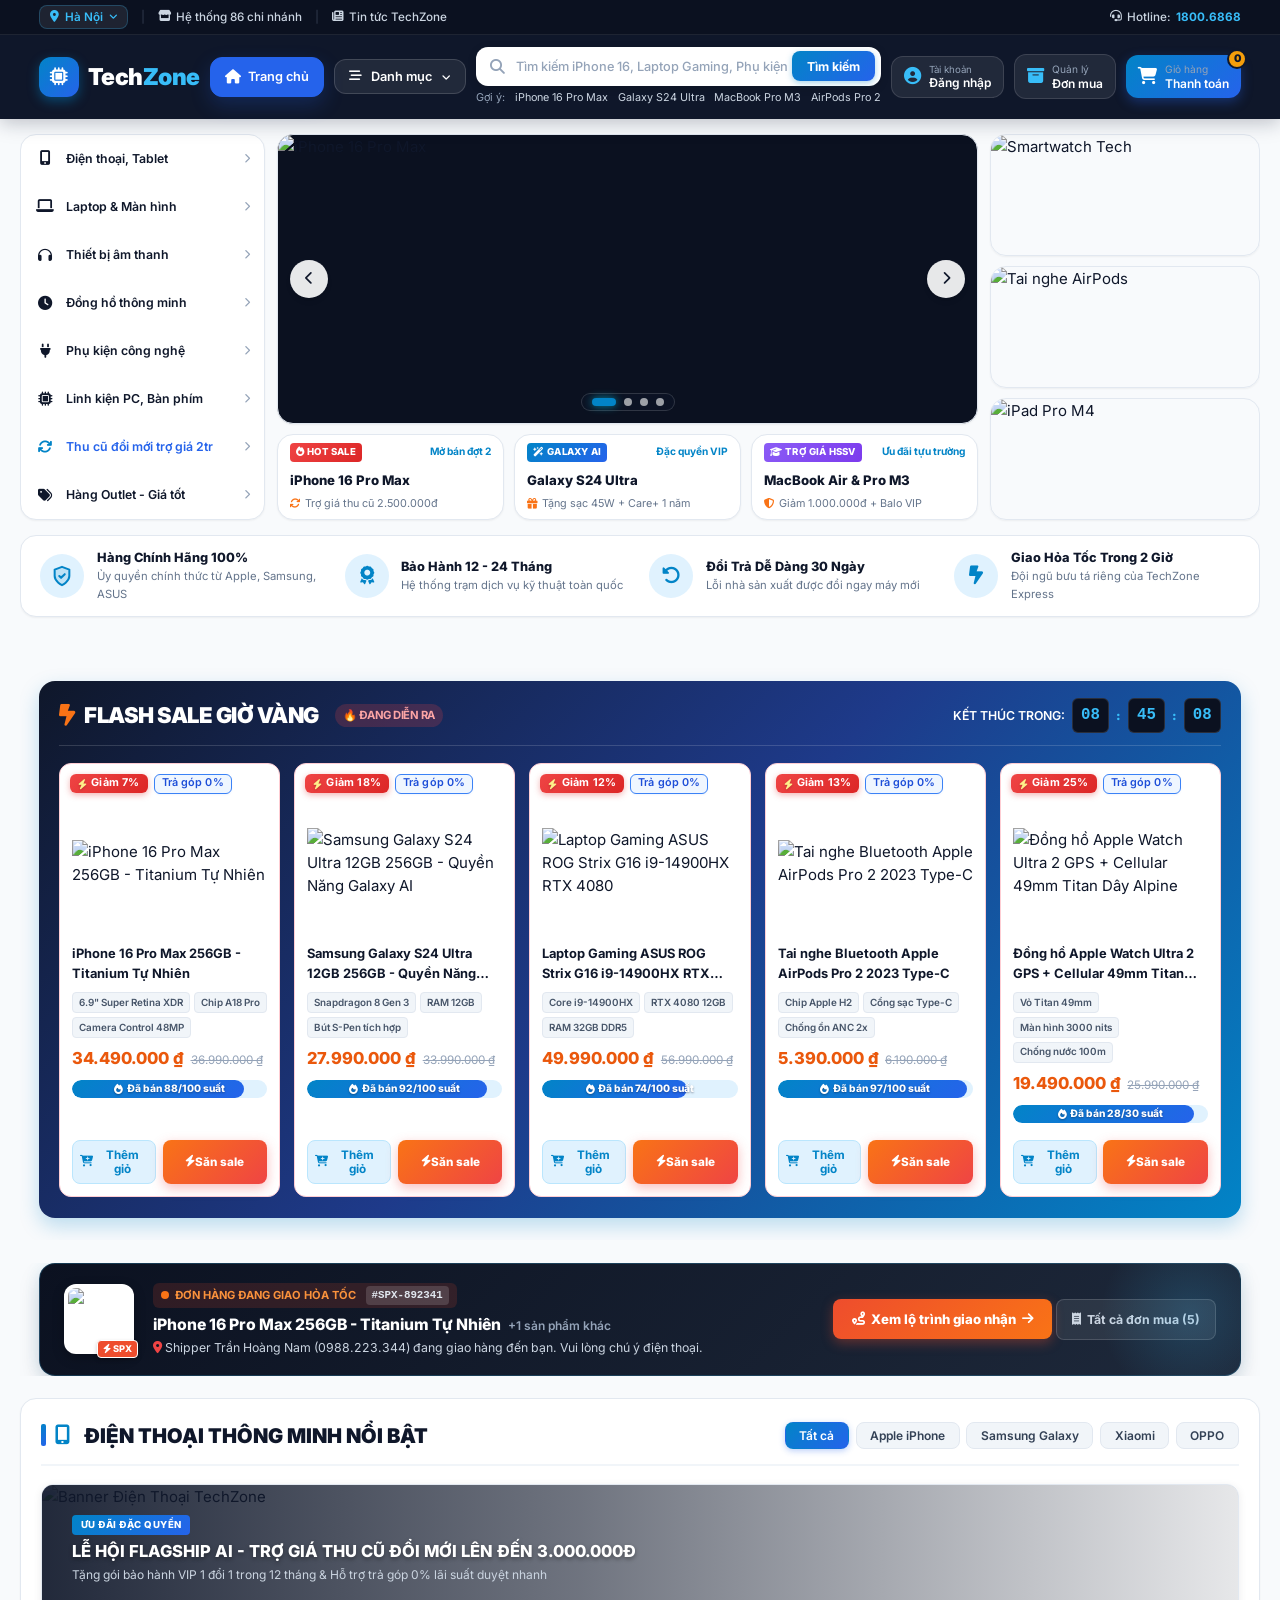
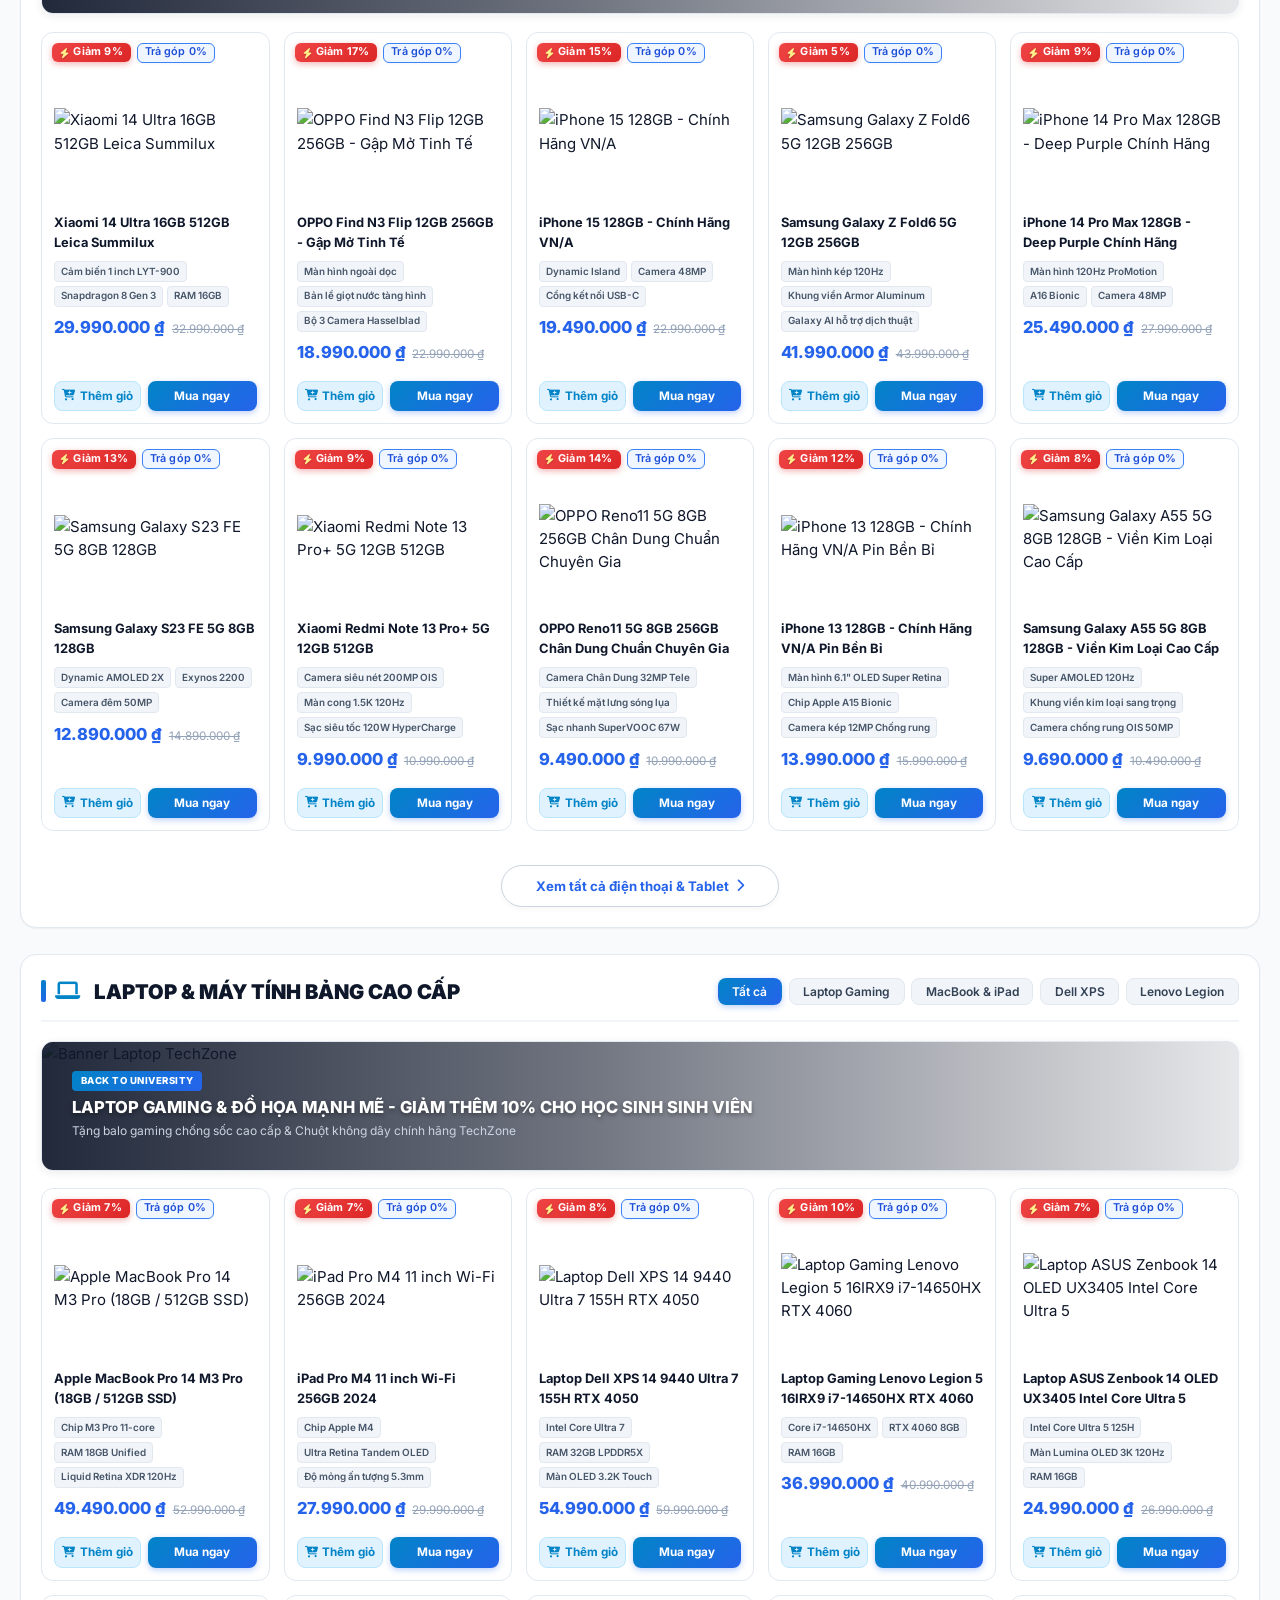
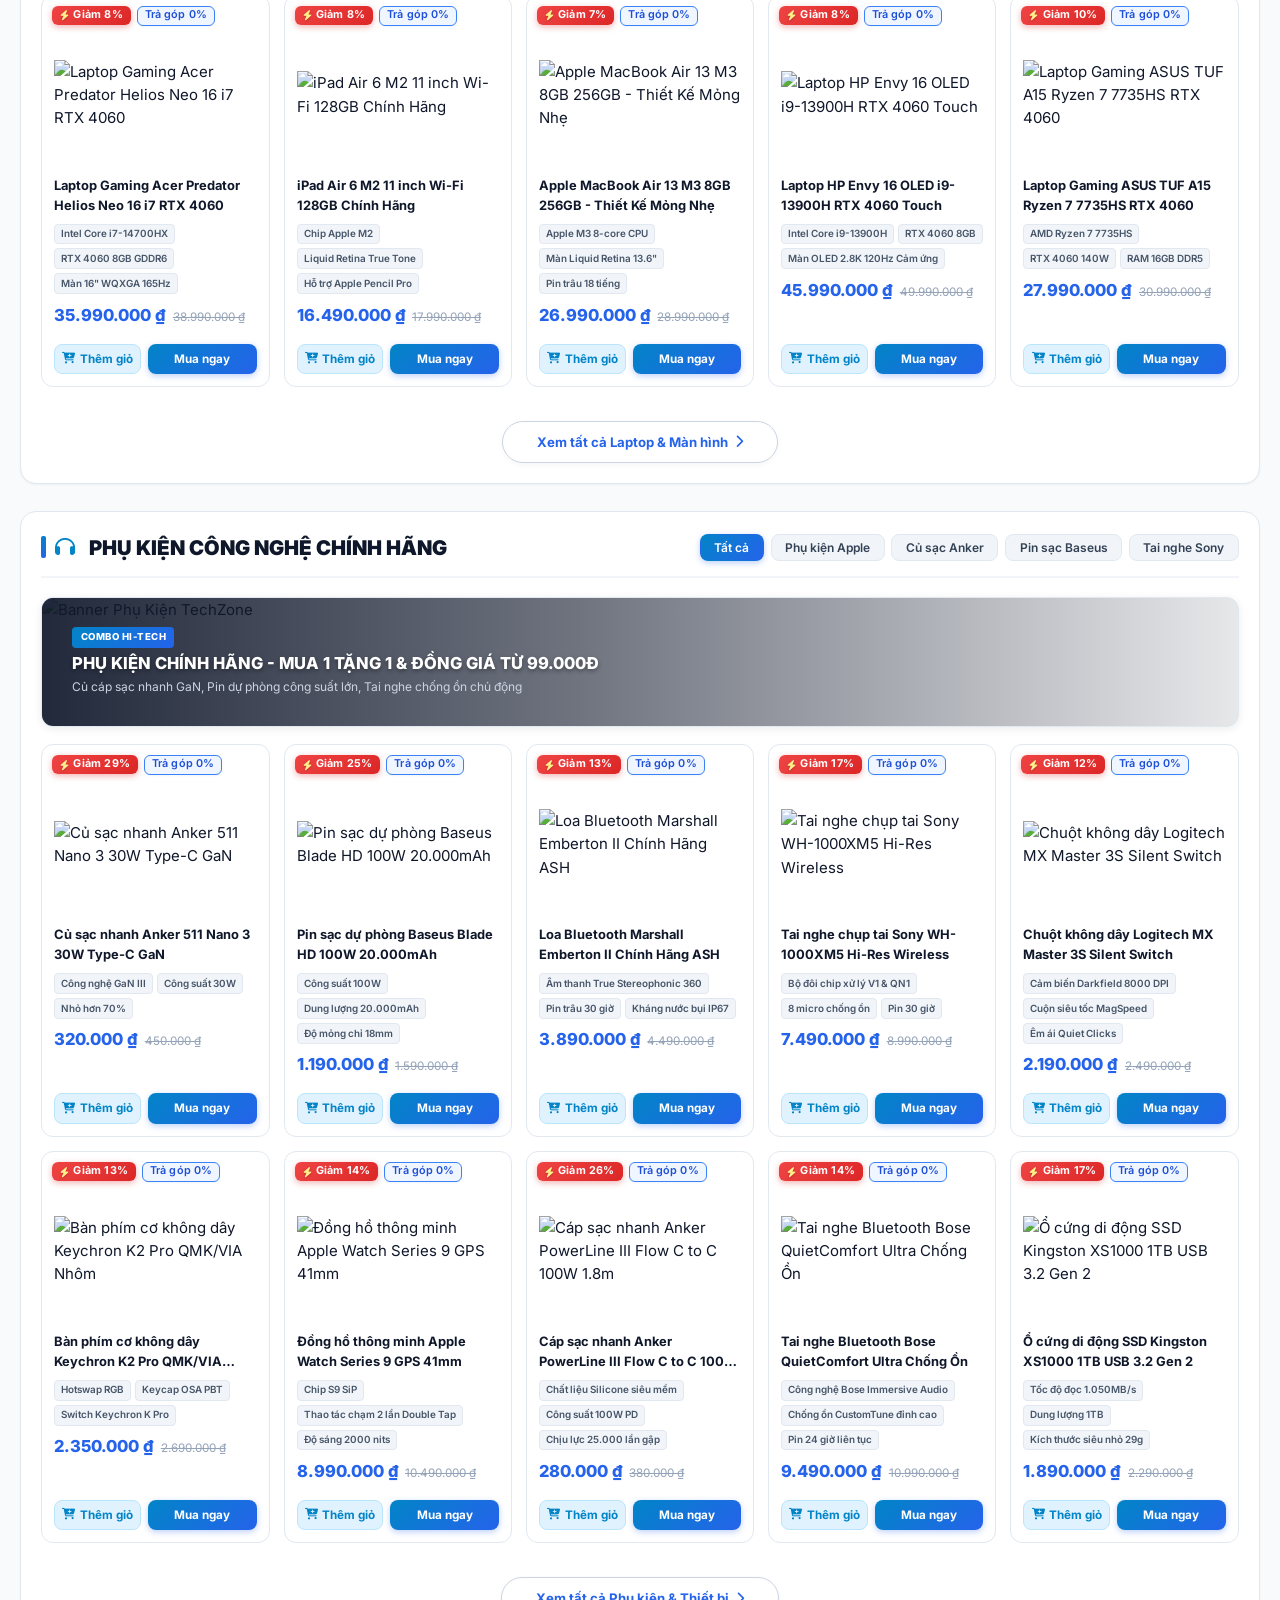
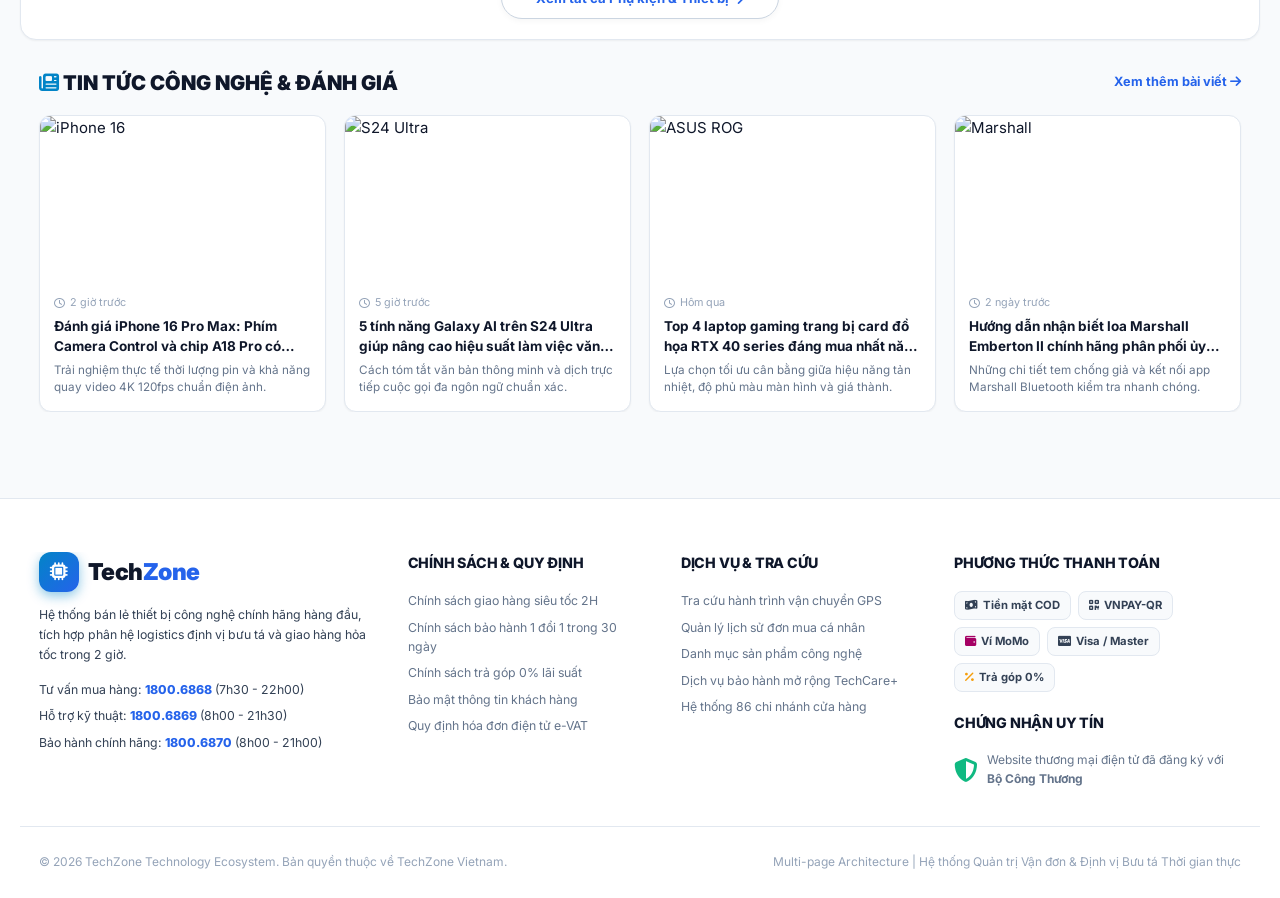
==== commit 7e9bf4a4: "Thiet ke giohang, dangnhap, dangki, responsive, donhang, vanchuyen, voucher" ====
--- a/index.html
+++ b/index.html
@@ -189,6 +189,32 @@
         <!-- Action Group on the Right -->
         <div class="tz-header-actions">
           
+          <!-- User Account Button (Đăng nhập / Tên người dùng) -->
+          <div class="tz-user-wrapper" id="tz-user-wrapper">
+            <a href="login.html" class="tz-user-btn" id="tz-user-btn" title="Tài khoản">
+              <i class="fa-solid fa-circle-user"></i>
+              <div class="meta">
+                <span class="sub">Tài khoản</span>
+                <span id="tz-user-name-display">Đăng nhập</span>
+              </div>
+            </a>
+            <div class="tz-user-dropdown" id="tz-user-dropdown">
+              <div class="tz-user-dropdown-header">
+                <i class="fa-solid fa-user-check"></i>
+                <span id="tz-dropdown-greeting">Xin chào, Bạn!</span>
+              </div>
+              <a href="history.html" class="tz-user-dropdown-item">
+                <i class="fa-solid fa-clock-rotate-left"></i> Đơn mua của tôi
+              </a>
+              <a href="#" class="tz-user-dropdown-item" id="tz-btn-profile-info">
+                <i class="fa-solid fa-id-card"></i> Thông tin tài khoản
+              </a>
+              <div class="tz-user-dropdown-item logout" id="tz-btn-logout">
+                <i class="fa-solid fa-arrow-right-from-bracket"></i> Đăng xuất
+              </div>
+            </div>
+          </div>
+
           <!-- Single Order History / Đơn Mua Button (Mô hình Shopee: Không cần nhập mã) -->
           <a href="history.html" class="tz-nav-btn" id="nav-orders-btn" title="Đơn mua & Tra cứu lộ trình">
             <i class="fa-solid fa-box-archive"></i>
--- a/css/style.css
+++ b/css/style.css
@@ -77,7 +77,6 @@
   font-size: 15px;
   width: 100%;
   max-width: 100vw;
-  overflow-x: hidden;
   box-sizing: border-box;
 }
 
@@ -92,7 +91,6 @@
   -webkit-font-smoothing: antialiased;
   width: 100%;
   max-width: 100vw;
-  overflow-x: hidden;
   box-sizing: border-box;
 }
 
@@ -160,13 +158,28 @@
    ========================================================================== */
 .tz-header {
   background-color: var(--tz-navy);
+  position: -webkit-sticky;
   position: sticky;
   top: 0;
-  z-index: 9999999 !important;
+  left: 0;
+  width: 100%;
+  z-index: 9999 !important;
   box-shadow: 0 4px 18px rgba(15, 23, 42, 0.25);
-  width: 100%;
-  max-width: 100%;
   box-sizing: border-box;
+  -webkit-backface-visibility: hidden;
+  backface-visibility: hidden;
+  transition: box-shadow 0.25s ease;
+}
+
+/* Fallback & Enhanced Sticky class qua JS */
+.tz-header.is-sticky,
+.tz-header.tz-header-fixed {
+  position: fixed !important;
+  top: 0 !important;
+  left: 0 !important;
+  width: 100% !important;
+  z-index: 9999 !important;
+  box-shadow: 0 6px 22px rgba(0, 0, 0, 0.35) !important;
 }
 
 /* Top Bar */
@@ -3731,57 +3744,117 @@
 }
 
 /* ==========================================================================
-   13. TOAST NOTIFICATION COMPONENT
+   13. TOAST NOTIFICATION COMPONENT (Góc dưới bên phải)
    ========================================================================== */
 .toast-container {
-  position: fixed;
-  top: 24px;
-  right: 24px;
-  z-index: 9999;
-  display: flex;
-  flex-direction: column;
-  gap: 0.75rem;
-  pointer-events: none;
+  position: fixed !important;
+  bottom: 20px !important;
+  right: 20px !important;
+  top: auto !important;
+  z-index: 9999999 !important;
+  display: flex !important;
+  flex-direction: column-reverse !important;
+  gap: 10px !important;
+  pointer-events: none !important;
+  max-width: calc(100vw - 32px) !important;
 }
 
 .toast {
-  pointer-events: auto;
-  min-width: 320px;
-  max-width: 440px;
-  background-color: white;
-  border-radius: var(--radius-md);
-  padding: 0.95rem 1.15rem;
-  box-shadow: 0 10px 30px rgba(15, 23, 42, 0.15);
-  border-left: 4px solid var(--tz-blue);
-  display: flex;
-  align-items: center;
-  gap: 0.85rem;
-  animation: toastSlide 0.35s ease forwards;
-}
-
-.toast.toast-success { border-left-color: var(--success); }
-.toast.toast-error { border-left-color: var(--danger); }
-.toast.toast-warning { border-left-color: var(--warning); }
-.toast.toast-info { border-left-color: var(--tz-cyan); }
+  pointer-events: auto !important;
+  min-width: 310px !important;
+  max-width: 420px !important;
+  background-color: #ffffff !important;
+  border-radius: 8px !important;
+  padding: 12px 16px !important;
+  box-shadow: 0 10px 25px -5px rgba(0, 0, 0, 0.12), 0 8px 10px -6px rgba(0, 0, 0, 0.08) !important;
+  border: 1px solid #e2e8f0 !important;
+  border-left: 4px solid #10b981 !important;
+  display: flex !important;
+  align-items: flex-start !important;
+  gap: 12px !important;
+  animation: toastSlideInRight 0.35s cubic-bezier(0.16, 1, 0.3, 1) forwards !important;
+  transition: all 0.3s ease !important;
+  box-sizing: border-box !important;
+}
+
+.toast.toast-success {
+  border-left-color: #10b981 !important;
+  border-color: rgba(16, 185, 129, 0.4) !important;
+  background-color: #ffffff !important;
+}
+
+.toast.toast-error {
+  border-left-color: #ef4444 !important;
+  border-color: rgba(239, 68, 68, 0.4) !important;
+}
+
+.toast.toast-warning {
+  border-left-color: #f59e0b !important;
+  border-color: rgba(245, 158, 11, 0.4) !important;
+}
+
+.toast.toast-info {
+  border-left-color: #0284c7 !important;
+  border-color: rgba(2, 132, 199, 0.4) !important;
+}
+
+.toast-icon {
+  font-size: 1.35rem !important;
+  line-height: 1 !important;
+  margin-top: 2px !important;
+  flex-shrink: 0 !important;
+}
+.toast.toast-success .toast-icon { color: #10b981 !important; }
+.toast.toast-error .toast-icon { color: #ef4444 !important; }
+.toast.toast-warning .toast-icon { color: #f59e0b !important; }
+.toast.toast-info .toast-icon { color: #0284c7 !important; }
+
+.toast-body {
+  flex: 1 !important;
+  min-width: 0 !important;
+}
+
+.toast-title {
+  font-size: 0.92rem !important;
+  font-weight: 700 !important;
+  color: #0f172a !important;
+  margin-bottom: 3px !important;
+  line-height: 1.3 !important;
+}
 
 .toast-msg {
-  flex: 1;
-  font-size: 0.88rem;
-  font-weight: 600;
-  color: var(--text-main);
-  line-height: 1.45;
+  font-size: 0.84rem !important;
+  font-weight: 500 !important;
+  color: #475569 !important;
+  line-height: 1.45 !important;
+  word-break: break-word !important;
 }
 
 .toast-close-btn {
-  background: transparent;
-  color: var(--text-light);
-  font-size: 1.1rem;
-  cursor: pointer;
-}
-
-@keyframes toastSlide {
-  from { transform: translateX(110%); opacity: 0; }
-  to { transform: translateX(0); opacity: 1; }
+  background: transparent !important;
+  border: none !important;
+  color: #94a3b8 !important;
+  font-size: 1.25rem !important;
+  line-height: 1 !important;
+  cursor: pointer !important;
+  padding: 0 0 0 6px !important;
+  transition: color 0.15s ease !important;
+  align-self: flex-start !important;
+}
+
+.toast-close-btn:hover {
+  color: #0f172a !important;
+}
+
+@keyframes toastSlideInRight {
+  from {
+    transform: translateX(110%);
+    opacity: 0;
+  }
+  to {
+    transform: translateX(0);
+    opacity: 1;
+  }
 }
 
 /* ==========================================================================
@@ -4881,3 +4954,445 @@
   color: white !important;
   box-shadow: 0 2px 8px rgba(2, 132, 199, 0.25);
 }
+
+/* ==========================================================================
+   USER AUTH & ACCOUNT DROPDOWN STYLES
+   ========================================================================== */
+.tz-user-wrapper {
+  position: relative;
+  display: inline-block;
+}
+
+.tz-user-btn {
+  display: flex;
+  align-items: center;
+  gap: 0.55rem;
+  color: white;
+  padding: 0.5rem 0.8rem;
+  border-radius: var(--radius-md);
+  background-color: rgba(255, 255, 255, 0.08);
+  font-size: 0.8rem;
+  font-weight: 600;
+  border: 1px solid rgba(255, 255, 255, 0.12);
+  white-space: nowrap;
+  position: relative;
+  transition: var(--transition);
+  cursor: pointer;
+  text-decoration: none;
+}
+
+.tz-user-btn:hover {
+  background-color: rgba(255, 255, 255, 0.18);
+  border-color: rgba(255, 255, 255, 0.25);
+  transform: translateY(-1px);
+}
+
+.tz-user-btn i.fa-circle-user,
+.tz-user-btn i.fa-user {
+  font-size: 1.15rem;
+  color: #38bdf8;
+}
+
+.tz-user-btn .meta {
+  display: flex;
+  flex-direction: column;
+  line-height: 1.15;
+  text-align: left;
+}
+
+.tz-user-btn .meta .sub {
+  font-size: 0.65rem;
+  color: #94a3b8;
+  font-weight: 400;
+}
+
+.tz-user-dropdown {
+  position: absolute;
+  top: calc(100% + 8px);
+  right: 0;
+  width: 200px;
+  background: #ffffff;
+  border-radius: 10px;
+  box-shadow: 0 10px 25px -5px rgba(0, 0, 0, 0.15), 0 8px 10px -6px rgba(0, 0, 0, 0.1);
+  border: 1px solid #e2e8f0;
+  padding: 0.5rem 0;
+  z-index: 10000;
+  display: none;
+  animation: tzFadeIn 0.2s ease-out;
+}
+
+.tz-user-dropdown.show {
+  display: block;
+}
+
+.tz-user-dropdown-header {
+  padding: 0.65rem 1rem;
+  border-bottom: 1px solid #f1f5f9;
+  display: flex;
+  align-items: center;
+  gap: 0.5rem;
+  color: #0f172a;
+  font-weight: 700;
+  font-size: 0.88rem;
+}
+
+.tz-user-dropdown-header i {
+  color: #0284c7;
+}
+
+.tz-user-dropdown-item {
+  display: flex;
+  align-items: center;
+  gap: 0.65rem;
+  padding: 0.6rem 1rem;
+  color: #334155;
+  font-size: 0.84rem;
+  font-weight: 500;
+  text-decoration: none;
+  transition: all 0.15s ease;
+  cursor: pointer;
+}
+
+.tz-user-dropdown-item:hover {
+  background-color: #f8fafc;
+  color: #0284c7;
+}
+
+.tz-user-dropdown-item.logout {
+  color: #ef4444;
+  border-top: 1px solid #f1f5f9;
+  margin-top: 0.25rem;
+}
+
+.tz-user-dropdown-item.logout:hover {
+  background-color: #fef2f2;
+  color: #dc2626;
+}
+
+/* Auth Page Containers */
+.tz-auth-page {
+  min-height: calc(100vh - 200px);
+  display: flex;
+  align-items: center;
+  justify-content: center;
+  padding: 2.5rem 1rem;
+  background: linear-gradient(135deg, #f8fafc 0%, #e2e8f0 100%);
+}
+
+.tz-auth-card {
+  width: 100%;
+  max-width: 440px;
+  background: #ffffff;
+  border-radius: 16px;
+  box-shadow: 0 10px 30px rgba(15, 23, 42, 0.08);
+  border: 1px solid #e2e8f0;
+  overflow: hidden;
+  padding: 2rem 2.25rem;
+}
+
+.tz-auth-header {
+  text-align: center;
+  margin-bottom: 1.75rem;
+}
+
+.tz-auth-header .logo-mini {
+  display: inline-flex;
+  align-items: center;
+  gap: 0.5rem;
+  font-size: 1.6rem;
+  font-weight: 900;
+  color: #0f172a;
+  margin-bottom: 0.5rem;
+  text-decoration: none;
+}
+
+.tz-auth-header .logo-mini .chip {
+  width: 34px;
+  height: 34px;
+  border-radius: 8px;
+  background: #0284c7;
+  color: white;
+  display: flex;
+  align-items: center;
+  justify-content: center;
+  font-size: 1.05rem;
+}
+
+.tz-auth-header h2 {
+  font-size: 1.35rem;
+  font-weight: 800;
+  color: #0f172a;
+  margin-bottom: 0.25rem;
+}
+
+.tz-auth-header p {
+  font-size: 0.85rem;
+  color: #64748b;
+}
+
+.tz-auth-form {
+  display: flex;
+  flex-direction: column;
+  gap: 1.15rem;
+}
+
+.tz-form-group {
+  display: flex;
+  flex-direction: column;
+  gap: 0.4rem;
+}
+
+.tz-form-group label {
+  font-size: 0.82rem;
+  font-weight: 700;
+  color: #334155;
+}
+
+.tz-input-with-icon {
+  position: relative;
+  display: flex;
+  align-items: center;
+}
+
+.tz-input-with-icon i {
+  position: absolute;
+  left: 1rem;
+  color: #94a3b8;
+  font-size: 0.95rem;
+}
+
+.tz-input-with-icon input {
+  width: 100%;
+  padding: 0.75rem 1rem 0.75rem 2.6rem;
+  border: 1.5px solid #cbd5e1;
+  border-radius: 10px;
+  font-size: 0.88rem;
+  color: #1e293b;
+  transition: all 0.2s ease;
+  box-sizing: border-box;
+}
+
+.tz-input-with-icon input:focus {
+  border-color: #0284c7;
+  outline: none;
+  box-shadow: 0 0 0 3px rgba(2, 132, 199, 0.15);
+}
+
+.tz-btn-auth-submit {
+  width: 100%;
+  padding: 0.8rem;
+  background: linear-gradient(135deg, #0284c7, #2563eb);
+  color: white;
+  border: none;
+  border-radius: 10px;
+  font-size: 0.95rem;
+  font-weight: 700;
+  cursor: pointer;
+  transition: all 0.2s ease;
+  box-shadow: 0 4px 12px rgba(2, 132, 199, 0.25);
+  margin-top: 0.5rem;
+}
+
+.tz-btn-auth-submit:hover {
+  background: linear-gradient(135deg, #0369a1, #1d4ed8);
+  box-shadow: 0 6px 16px rgba(2, 132, 199, 0.35);
+  transform: translateY(-1px);
+}
+
+.tz-auth-footer {
+  text-align: center;
+  font-size: 0.84rem;
+  color: #64748b;
+  margin-top: 1.5rem;
+  padding-top: 1.25rem;
+  border-top: 1px solid #f1f5f9;
+}
+
+.tz-auth-footer a {
+  color: #0284c7;
+  font-weight: 700;
+  text-decoration: none;
+}
+
+.tz-auth-footer a:hover {
+  text-decoration: underline;
+}
+
+/* Mobile Icon adaptation */
+@media (max-width: 992px) {
+  .tz-user-btn {
+    width: 36px !important;
+    height: 36px !important;
+    min-width: 36px !important;
+    max-width: 36px !important;
+    padding: 0 !important;
+    border-radius: 50% !important;
+    display: inline-flex !important;
+    align-items: center !important;
+    justify-content: center !important;
+    flex-shrink: 0 !important;
+    background: rgba(255, 255, 255, 0.1) !important;
+    border: 1px solid rgba(255, 255, 255, 0.18) !important;
+    color: #ffffff !important;
+    gap: 0 !important;
+  }
+
+/* Social Login Options Divider */
+.tz-auth-separator {
+  display: flex !important;
+  align-items: center !important;
+  justify-content: center !important;
+  text-align: center !important;
+  gap: 12px !important;
+  margin: 22px 0 18px 0 !important;
+  color: #6c757d !important;
+  font-size: 13.5px !important;
+  font-weight: 500 !important;
+  width: 100% !important;
+  box-sizing: border-box !important;
+}
+
+.tz-auth-separator::before,
+.tz-auth-separator::after {
+  content: '' !important;
+  flex: 1 !important;
+  height: 1px !important;
+  background-color: #e0e0e0 !important;
+  border: none !important;
+}
+
+.tz-auth-separator span {
+  padding: 0 4px !important;
+  white-space: nowrap !important;
+}
+
+/* 4 Social Login Buttons: 2-Part Layout with Vertical Divider */
+.tz-social-login-list {
+  display: flex !important;
+  flex-direction: column !important;
+  gap: 0.75rem !important;
+  width: 100% !important;
+  margin-top: 0.5rem !important;
+}
+
+.tz-btn-social-item {
+  width: 100% !important;
+  height: 48px !important; /* Chiều cao cố định 46px - 48px */
+  min-height: 48px !important;
+  max-height: 48px !important;
+  display: flex !important;
+  align-items: center !important;
+  border-radius: 6px !important;
+  font-size: 14.5px !important;
+  font-weight: 500 !important;
+  color: #ffffff !important;
+  cursor: pointer !important;
+  transition: all 0.2s ease !important;
+  border: none !important;
+  box-sizing: border-box !important;
+  text-decoration: none !important;
+  overflow: hidden !important;
+  padding: 0 !important;
+  box-shadow: 0 2px 4px rgba(0, 0, 0, 0.1) !important;
+}
+
+.tz-btn-social-item:hover {
+  filter: brightness(1.08) !important;
+  box-shadow: 0 4px 10px rgba(0, 0, 0, 0.2) !important;
+  transform: translateY(-1px) !important;
+}
+
+.tz-btn-social-item.is-authenticating {
+  opacity: 0.88 !important;
+  cursor: wait !important;
+  pointer-events: none !important;
+  box-shadow: 0 0 0 2px rgba(255, 255, 255, 0.4) inset !important;
+}
+
+/* Phần bên trái: Khung chứa Icon cố định 55px, căn giữa, border-right 1px solid rgba(255,255,255,0.3) */
+.tz-btn-social-item .social-icon-box {
+  width: 55px !important;
+  min-width: 55px !important;
+  max-width: 55px !important;
+  height: 100% !important;
+  display: flex !important;
+  align-items: center !important;
+  justify-content: center !important;
+  border-right: 1px solid rgba(255, 255, 255, 0.3) !important;
+  background-color: rgba(0, 0, 0, 0.08) !important;
+  flex-shrink: 0 !important;
+  box-sizing: border-box !important;
+  padding: 0 !important;
+}
+
+/* Khống chế kích thước icon SVG / IMG tuyệt đối 20px x 20px */
+.tz-btn-social-item .social-icon-box svg,
+.tz-btn-social-item .social-icon-box img {
+  width: 20px !important;
+  height: 20px !important;
+  min-width: 20px !important;
+  min-height: 20px !important;
+  max-width: 20px !important;
+  max-height: 20px !important;
+  object-fit: contain !important;
+  display: block !important;
+  flex-shrink: 0 !important;
+}
+
+.tz-btn-social-item.social-apple .social-icon-box img {
+  filter: brightness(0) invert(1) !important;
+}
+
+/* Phần bên phải: Khung chứa Chữ chiếm phần còn lại, căn giữa tuyệt đối */
+.tz-btn-social-item .social-text {
+  flex: 1 !important;
+  text-align: center !important;
+  font-size: 14.5px !important;
+  font-weight: 500 !important;
+  color: #ffffff !important;
+  letter-spacing: 0.2px !important;
+  padding: 0 10px !important;
+  white-space: nowrap !important;
+}
+
+/* 1. Nút Google: Nền màu đỏ #dc4e41 */
+.tz-btn-social-item.social-google {
+  background-color: #dc4e41 !important;
+}
+
+/* 2. Nút Facebook: Nền màu xanh dương #1877F2 */
+.tz-btn-social-item.social-facebook {
+  background-color: #1877F2 !important;
+}
+
+/* 3. Nút Zalo: Nền màu xanh đặc trưng của Zalo #0068FF */
+.tz-btn-social-item.social-zalo {
+  background-color: #0068FF !important;
+}
+
+/* 4. Nút Apple: Nền màu đen #000000 */
+.tz-btn-social-item.social-apple {
+  background-color: #000000 !important;
+}
+
+/* Đường gạch ngang mờ phân cách bên dưới các nút social */
+.tz-auth-bottom-divider {
+  width: 100% !important;
+  height: 1px !important;
+  background-color: #e0e0e0 !important;
+  margin: 22px 0 16px 0 !important;
+  border: none !important;
+}
+
+.tz-auth-or-divider {
+  width: 100% !important;
+  height: 1px !important;
+  background-color: #e0e0e0 !important;
+  margin: 22px 0 16px 0 !important;
+  border: none !important;
+}
+.tz-auth-or-divider span {
+  display: none !important;
+}
+
+
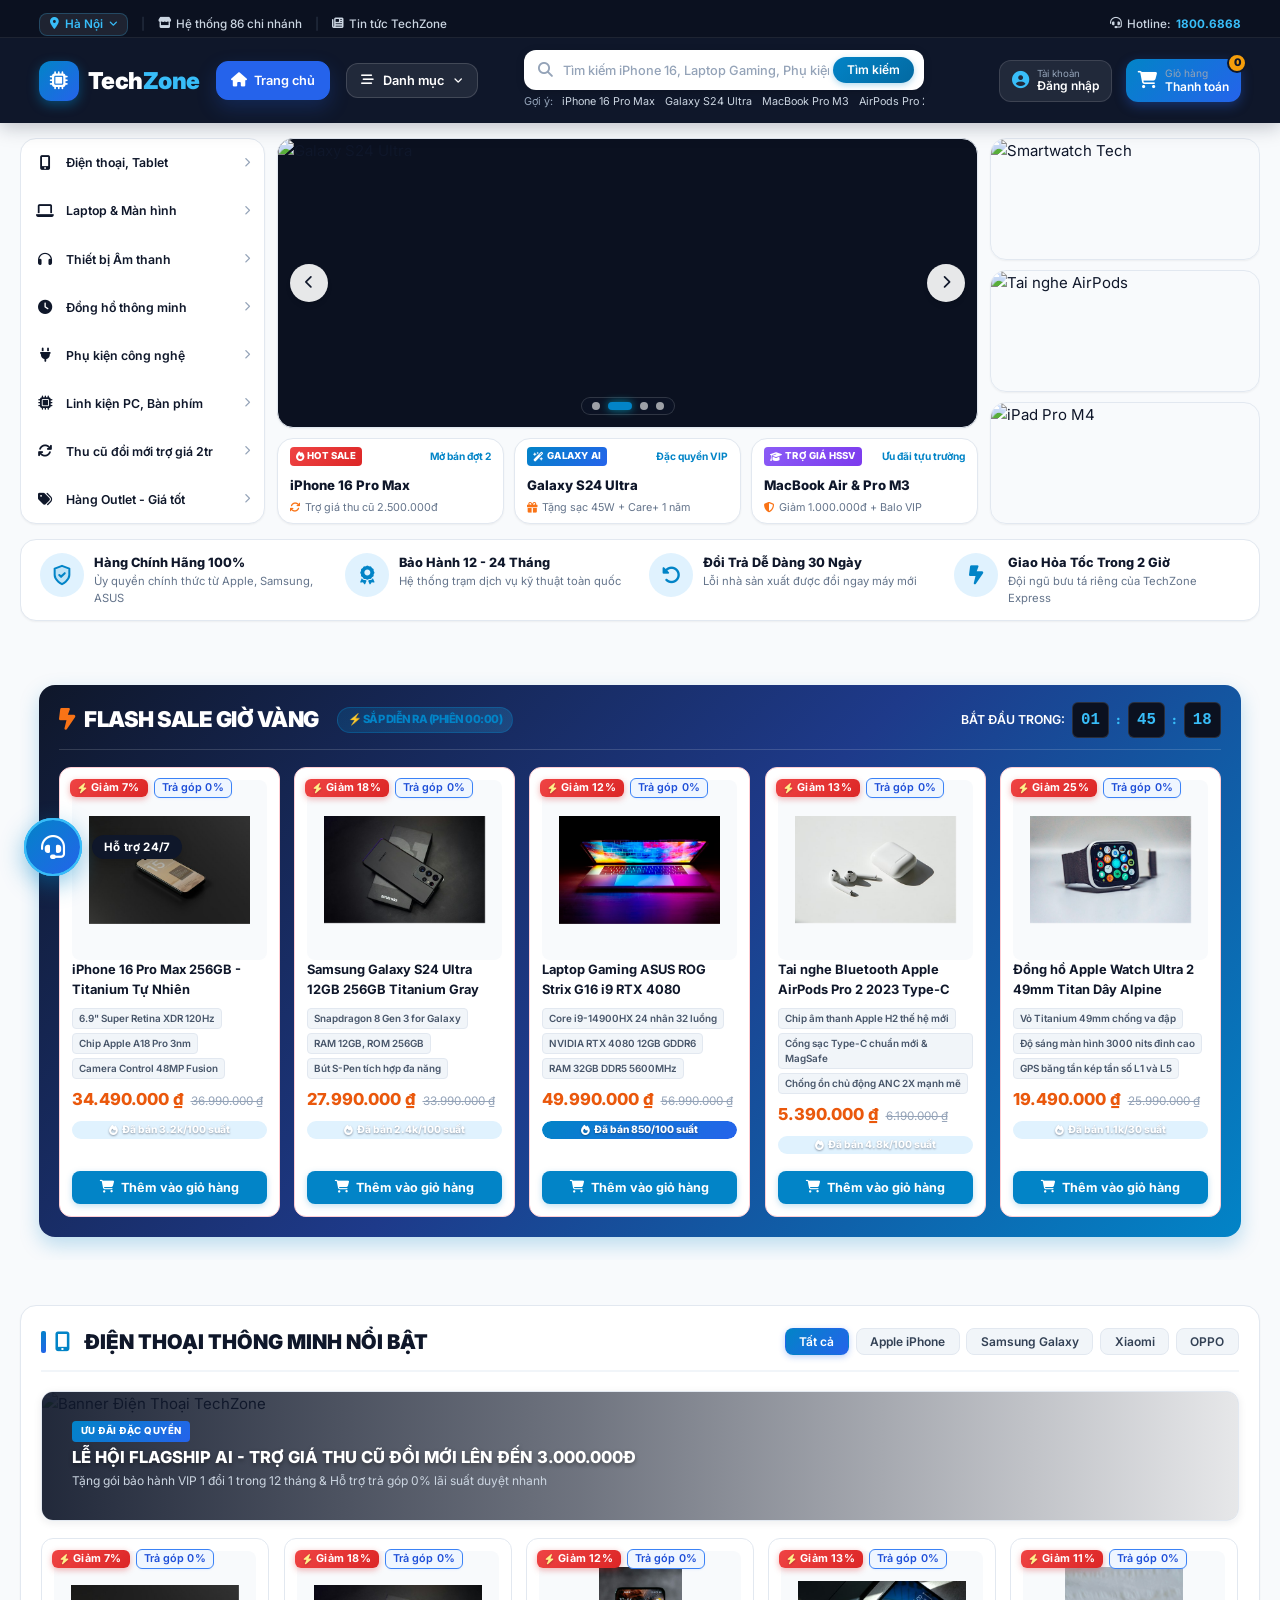
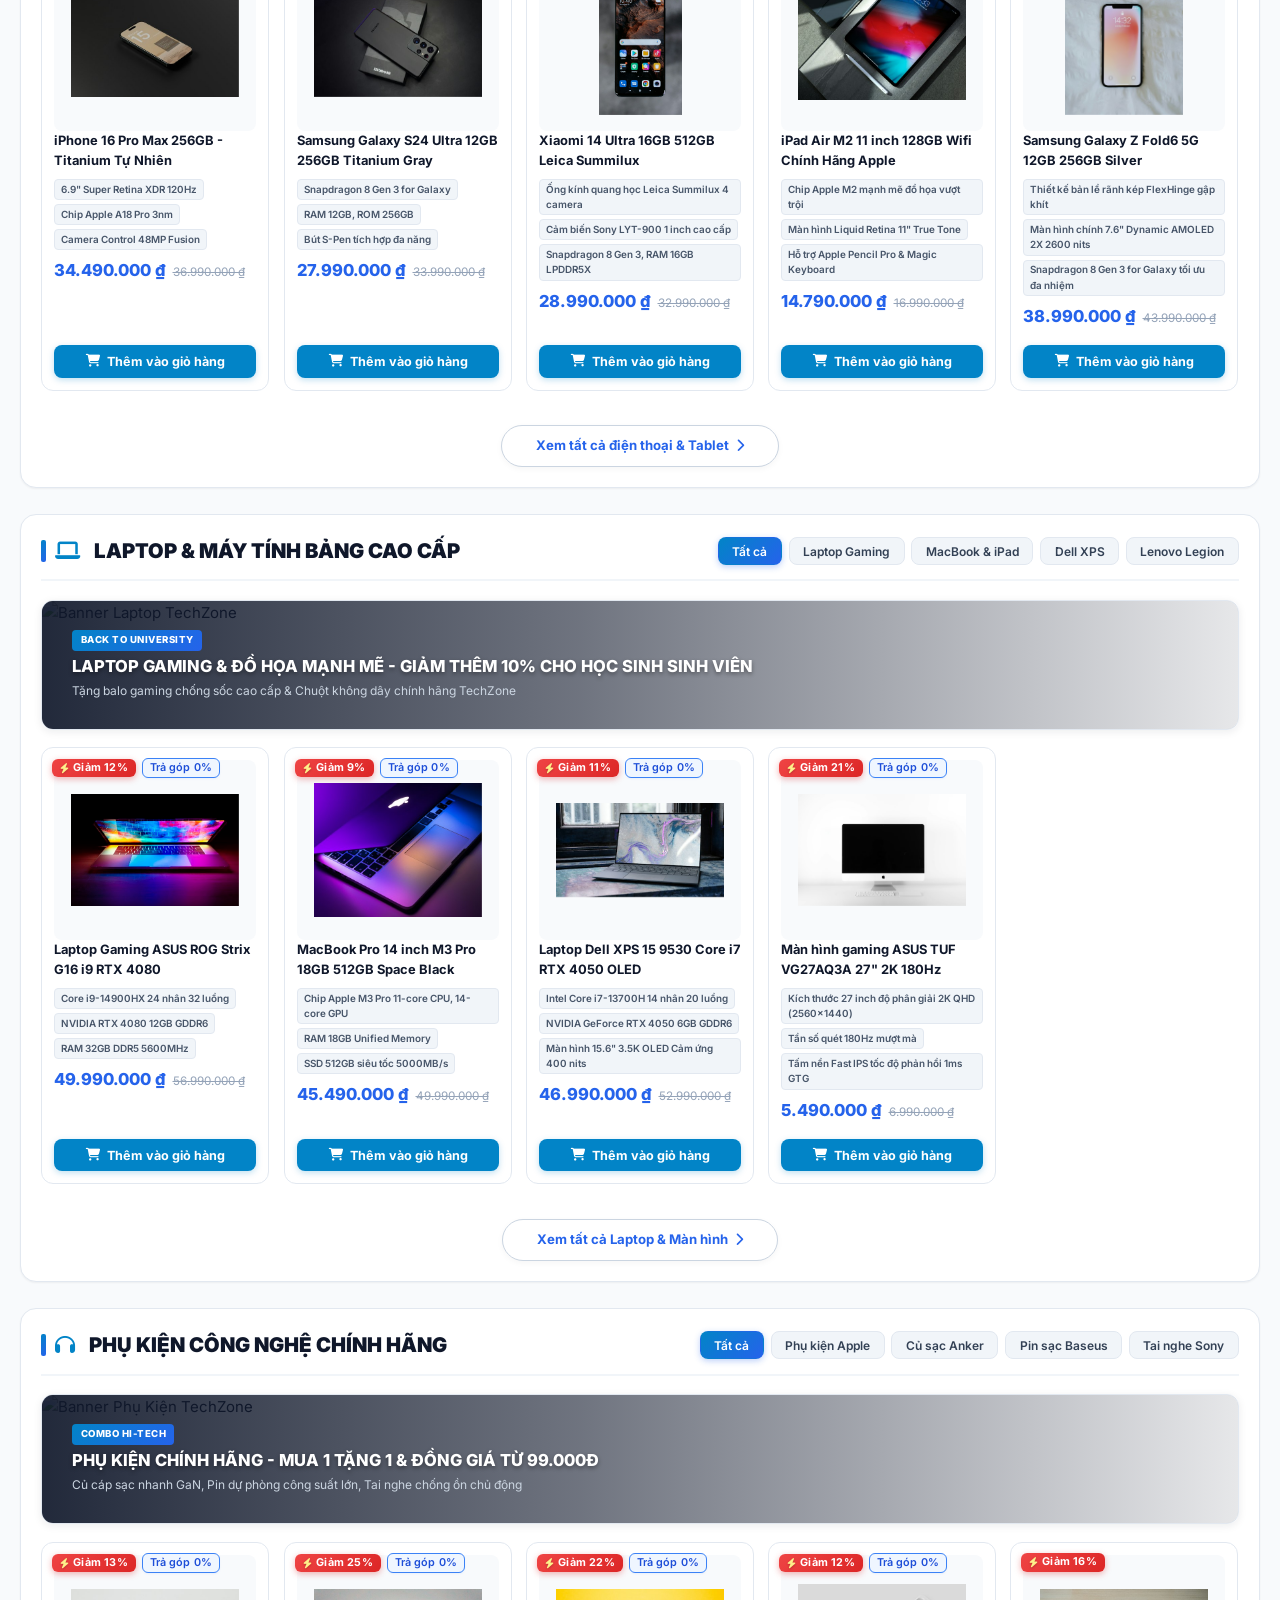
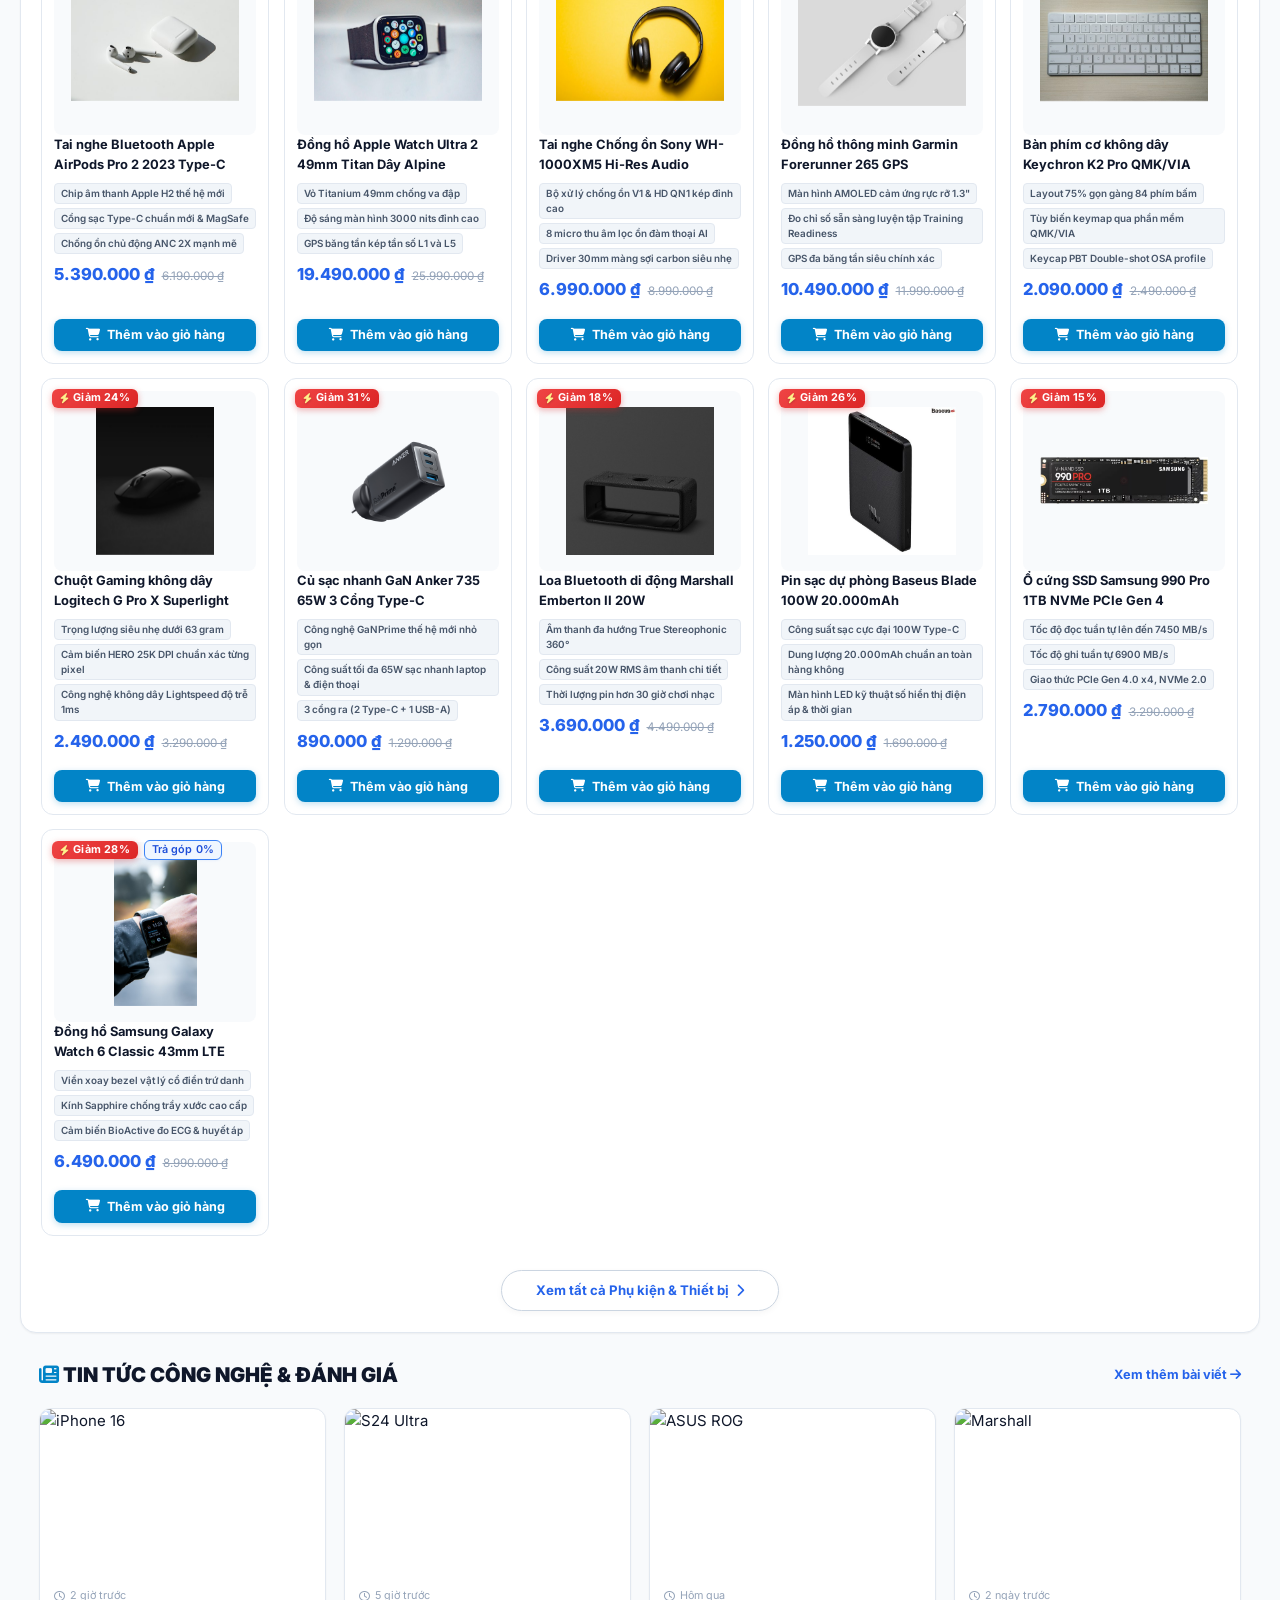
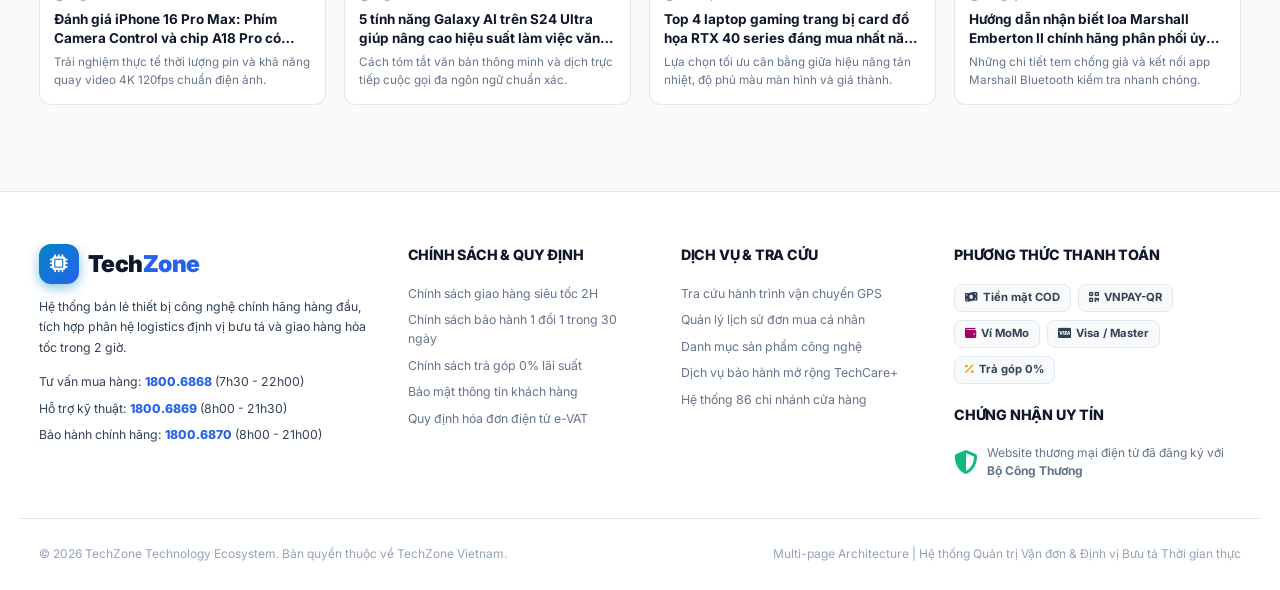
==== commit 657c5c57: "kiemtra, sualoi, hoanthien" ====
--- a/index.html
+++ b/index.html
@@ -12,6 +12,16 @@
   <link rel="stylesheet" href="css/style.css">
 </head>
 <body>
+  <!-- Page Transition Loader -->
+  <div id="pageLoader" class="page-loader-overlay">
+    <div class="loader-spinner-wrap">
+      <div class="loader-spinner"></div>
+      <div class="loader-brand">
+        <span class="loader-dot"></span> TechZone
+      </div>
+    </div>
+  </div>
+
 
   <!-- ========================================================================
        1. HEADER ĐA TẦNG (MULTI-TIER HEADER)
@@ -33,29 +43,30 @@
               <div class="tz-dropdown-header">
                 <i class="fa-solid fa-map-location-dot"></i>
                 <span>Chọn khu vực nhận hàng:</span>
+                <button type="button" class="tz-location-close-btn location-modal-close" aria-label="Đóng chọn khu vực" onclick="closeLocationModal()">&times;</button>
               </div>
               <ul class="tz-location-list">
-                <li class="tz-location-item" data-city="Hà Nội" role="option">
+                <li class="tz-location-item" data-city="Hà Nội" onclick="selectLocation('Hà Nội')" role="option">
                   <span class="tz-city-name"><i class="fa-solid fa-building"></i> Hà Nội</span>
                   <i class="fa-solid fa-check tz-city-check"></i>
                 </li>
-                <li class="tz-location-item" data-city="TP. Hồ Chí Minh" role="option">
+                <li class="tz-location-item" data-city="TP. Hồ Chí Minh" onclick="selectLocation('TP. Hồ Chí Minh')" role="option">
                   <span class="tz-city-name"><i class="fa-solid fa-building"></i> TP. Hồ Chí Minh</span>
                   <i class="fa-solid fa-check tz-city-check"></i>
                 </li>
-                <li class="tz-location-item" data-city="Đà Nẵng" role="option">
+                <li class="tz-location-item" data-city="Đà Nẵng" onclick="selectLocation('Đà Nẵng')" role="option">
                   <span class="tz-city-name"><i class="fa-solid fa-building"></i> Đà Nẵng</span>
                   <i class="fa-solid fa-check tz-city-check"></i>
                 </li>
-                <li class="tz-location-item" data-city="Cần Thơ" role="option">
+                <li class="tz-location-item" data-city="Cần Thơ" onclick="selectLocation('Cần Thơ')" role="option">
                   <span class="tz-city-name"><i class="fa-solid fa-building"></i> Cần Thơ</span>
                   <i class="fa-solid fa-check tz-city-check"></i>
                 </li>
-                <li class="tz-location-item" data-city="Hải Phòng" role="option">
+                <li class="tz-location-item" data-city="Hải Phòng" onclick="selectLocation('Hải Phòng')" role="option">
                   <span class="tz-city-name"><i class="fa-solid fa-building"></i> Hải Phòng</span>
                   <i class="fa-solid fa-check tz-city-check"></i>
                 </li>
-                <li class="tz-location-item" data-city="Đồng Nai" role="option">
+                <li class="tz-location-item" data-city="Đồng Nai" onclick="selectLocation('Đồng Nai')" role="option">
                   <span class="tz-city-name"><i class="fa-solid fa-building"></i> Đồng Nai</span>
                   <i class="fa-solid fa-check tz-city-check"></i>
                 </li>
@@ -169,11 +180,11 @@
         </div>
 
         <!-- Central Search Bar with Prominent Button -->
-        <div class="tz-search-wrapper">
+        <div class="tz-search-wrapper search-bar-wrapper header-search">
           <div class="tz-search-bar">
             <i class="fa-solid fa-magnifying-glass search-icon"></i>
             <input type="text" id="header-global-search" placeholder="Tìm kiếm iPhone 16, Laptop Gaming, Phụ kiện...">
-            <button type="button" class="tz-btn-search" onclick="location.href='products.html'">
+            <button type="button" class="tz-btn-search btn-search" onclick="location.href='products.html'">
               Tìm kiếm
             </button>
           </div>
@@ -187,45 +198,45 @@
         </div>
 
         <!-- Action Group on the Right -->
-        <div class="tz-header-actions">
+                <!-- Action Group on the Right (Tách rời độc lập Tài khoản và Giỏ hàng, khoảng cách 16px) -->
+        <div class="tz-header-actions header-right-actions">
           
-          <!-- User Account Button (Đăng nhập / Tên người dùng) -->
-          <div class="tz-user-wrapper" id="tz-user-wrapper">
-            <a href="login.html" class="tz-user-btn" id="tz-user-btn" title="Tài khoản">
+          <!-- Khối Tài khoản độc lập -->
+          <div class="tz-user-wrapper user-account-wrapper" id="tz-user-wrapper">
+            <a href="login.html" class="tz-user-btn" id="tz-user-btn" title="Tài khoản" onclick="if(window.toggleUserDropdown) { toggleUserDropdown(event); }">
               <i class="fa-solid fa-circle-user"></i>
               <div class="meta">
                 <span class="sub">Tài khoản</span>
                 <span id="tz-user-name-display">Đăng nhập</span>
               </div>
             </a>
-            <div class="tz-user-dropdown" id="tz-user-dropdown">
+            <div class="tz-user-dropdown user-dropdown-menu" id="tz-user-dropdown">
               <div class="tz-user-dropdown-header">
                 <i class="fa-solid fa-user-check"></i>
                 <span id="tz-dropdown-greeting">Xin chào, Bạn!</span>
               </div>
               <a href="history.html" class="tz-user-dropdown-item">
-                <i class="fa-solid fa-clock-rotate-left"></i> Đơn mua của tôi
+                <i class="fa-solid fa-clock-rotate-left"></i>
+                <span>Đơn mua của tôi</span>
               </a>
-              <a href="#" class="tz-user-dropdown-item" id="tz-btn-profile-info">
-                <i class="fa-solid fa-id-card"></i> Thông tin tài khoản
+              <a href="vouchers.html" class="tz-user-dropdown-item">
+                <span class="tz-dropdown-item-icon">🎟️</span>
+                <span>Kho voucher của tôi</span>
+                <span class="tz-dropdown-voucher-badge" id="userVoucherBadge" style="display: none;"></span>
+              </a>
+              <a href="profile.html" class="tz-user-dropdown-item" id="tz-btn-profile-info">
+                <i class="fa-solid fa-id-card"></i>
+                <span>Thông tin tài khoản</span>
               </a>
               <div class="tz-user-dropdown-item logout" id="tz-btn-logout">
-                <i class="fa-solid fa-arrow-right-from-bracket"></i> Đăng xuất
-              </div>
-            </div>
-          </div>
-
-          <!-- Single Order History / Đơn Mua Button (Mô hình Shopee: Không cần nhập mã) -->
-          <a href="history.html" class="tz-nav-btn" id="nav-orders-btn" title="Đơn mua & Tra cứu lộ trình">
-            <i class="fa-solid fa-box-archive"></i>
-            <div class="meta">
-              <span class="sub">Quản lý</span>
-              <span>Đơn mua</span>
-            </div>
-          </a>
-
-          <!-- Cart Button with Count Badge -->
-          <a href="checkout.html" class="tz-nav-btn tz-cart-btn" title="Xem giỏ hàng TechZone">
+                <i class="fa-solid fa-arrow-right-from-bracket"></i>
+                <span>Đăng xuất</span>
+              </div>
+            </div>
+          </div>
+
+          <!-- Nút Giỏ hàng độc lập hoàn toàn -->
+          <a href="checkout.html" class="tz-nav-btn tz-cart-btn header-cart-btn" title="Xem giỏ hàng TechZone">
             <i class="fa-solid fa-cart-shopping"></i>
             <div class="meta">
               <span class="sub">Giỏ hàng</span>
@@ -235,7 +246,6 @@
           </a>
 
         </div>
-
       </div>
     </div>
   </header>
@@ -249,166 +259,761 @@
     <section class="container hero-layout-section">
       <div class="hero-3cols-grid">
         
-        <!-- Cột trái: Sidebar Categories -->
+        <!-- Cột trái: Sidebar Categories với Flyout Mega Submenu 4 Cột -->
         <aside class="tz-sidebar-menu">
           
-          <!-- Item 1: Điện thoại -->
-          <div class="tz-menu-item">
+          <!-- Item 1: Điện thoại, Tablet -->
+          <div class="tz-menu-item" data-category="phone">
             <div class="tz-menu-item-left">
               <i class="fa-solid fa-mobile-screen-button"></i>
               <span>Điện thoại, Tablet</span>
             </div>
             <i class="fa-solid fa-chevron-right arrow"></i>
             
-            <!-- Flyout Submenu -->
+            <!-- Flyout Mega Submenu 4 Cột -->
             <div class="tz-flyout-menu">
-              <div class="flyout-block">
-                <h5>Thương hiệu nổi bật</h5>
-                <div class="flyout-items-list">
-                  <a href="products.html">Apple iPhone</a>
-                  <a href="products.html">Samsung Galaxy</a>
-                  <a href="products.html">Xiaomi Series</a>
-                  <a href="products.html">OPPO Flagship</a>
-                  <a href="products.html">vivo, Realme</a>
-                </div>
-              </div>
-              <div class="flyout-block">
-                <h5>Mức giá chọn lọc</h5>
-                <div class="flyout-items-list">
-                  <a href="products.html">Dưới 5 triệu</a>
-                  <a href="products.html">Từ 5 - 12 triệu</a>
-                  <a href="products.html">Từ 12 - 20 triệu</a>
-                  <a href="products.html">Cao cấp trên 20 triệu</a>
-                </div>
-              </div>
-              <div class="flyout-block">
-                <h5>Máy tính bảng Tablet</h5>
-                <div class="flyout-items-list">
-                  <a href="products.html">iPad Pro M4 / iPad Air</a>
-                  <a href="products.html">Samsung Galaxy Tab S9</a>
-                  <a href="products.html">Xiaomi Pad 6</a>
-                </div>
+              <!-- Cột 1: THƯƠNG HIỆU HÀNG ĐẦU -->
+              <div class="flyout-col">
+                <div class="flyout-col-title">
+                  <i class="fa-solid fa-crown"></i>
+                  <span>Thương hiệu hàng đầu</span>
+                </div>
+                <div class="flyout-brand-list">
+                  <a href="products.html?category=phone&brand=Apple" class="flyout-brand-item"><i class="fa-solid fa-chevron-right"></i> APPLE IPHONE</a>
+                  <a href="products.html?category=phone&brand=Samsung" class="flyout-brand-item"><i class="fa-solid fa-chevron-right"></i> SAMSUNG GALAXY</a>
+                  <a href="products.html?category=phone&brand=Xiaomi" class="flyout-brand-item"><i class="fa-solid fa-chevron-right"></i> XIAOMI OFFICIAL</a>
+                  <a href="products.html?category=phone&brand=OPPO" class="flyout-brand-item"><i class="fa-solid fa-chevron-right"></i> OPPO FLAGSHIP</a>
+                  <a href="products.html?category=phone&q=vivo" class="flyout-brand-item"><i class="fa-solid fa-chevron-right"></i> VIVO & REALME</a>
+                  <a href="products.html?category=phone&q=iPad" class="flyout-brand-item"><i class="fa-solid fa-chevron-right"></i> IPAD APPLE</a>
+                  <a href="products.html?category=phone&q=Galaxy Tab" class="flyout-brand-item"><i class="fa-solid fa-chevron-right"></i> ANDROID TAB</a>
+                </div>
+              </div>
+
+              <!-- Cột 2: PHÂN KHÚC & NHU CẦU -->
+              <div class="flyout-col">
+                <div class="flyout-col-title">
+                  <i class="fa-solid fa-layer-group"></i>
+                  <span>Phân khúc & Nhu cầu</span>
+                </div>
+                <div class="flyout-segment-list">
+                  <a href="products.html?category=phone&q=Flagship" class="flyout-segment-item">Flagship trên 20 triệu</a>
+                  <a href="products.html?category=phone&q=Cận cao cấp" class="flyout-segment-item">Cận cao cấp 12 - 20 triệu</a>
+                  <a href="products.html?category=phone&q=Tầm trung" class="flyout-segment-item">Tầm trung 5 - 12 triệu</a>
+                  <a href="products.html?category=phone&q=Giá rẻ" class="flyout-segment-item">Phổ thông dưới 5 triệu</a>
+                  <a href="products.html?category=phone&q=Gaming" class="flyout-segment-item">Smartphone Chuyên Game</a>
+                  <a href="products.html?category=phone&q=Tablet" class="flyout-segment-item">Tablet Vẽ & Đồ họa</a>
+                  <a href="products.html?category=phone&q=Pin trâu" class="flyout-segment-item">Pin khủng trên 5.000mAh</a>
+                </div>
+              </div>
+
+              <!-- Cột 3: DÒNG SẢN PHẨM BÁN CHẠY -->
+              <div class="flyout-col">
+                <div class="flyout-col-title">
+                  <i class="fa-solid fa-fire" style="color: #ef4444;"></i>
+                  <span>Sản phẩm bán chạy</span>
+                </div>
+                <div class="flyout-bestseller-list">
+                  <a href="products.html?q=iPhone 16 Pro Max" class="flyout-bestseller-item">
+                    <span>iPhone 16 Pro Max</span>
+                    <span class="flyout-badge hot">HOT</span>
+                  </a>
+                  <a href="products.html?q=iPhone 15" class="flyout-bestseller-item">
+                    <span>iPhone 15 128GB</span>
+                    <span class="flyout-badge best">BEST</span>
+                  </a>
+                  <a href="products.html?q=Galaxy S24 Ultra" class="flyout-bestseller-item">
+                    <span>Galaxy S24 Ultra</span>
+                    <span class="flyout-badge new">AI NEW</span>
+                  </a>
+                  <a href="products.html?q=Galaxy Z Fold" class="flyout-bestseller-item">
+                    <span>Galaxy Z Fold6 5G</span>
+                    <span class="flyout-badge sale">-18%</span>
+                  </a>
+                  <a href="products.html?q=iPad Air M2" class="flyout-bestseller-item">
+                    <span>iPad Air M2 11"</span>
+                    <span class="flyout-badge hot">HOT</span>
+                  </a>
+                  <a href="products.html?q=Xiaomi 14" class="flyout-bestseller-item">
+                    <span>Xiaomi 14 Ultra</span>
+                    <span class="flyout-badge sale">-15%</span>
+                  </a>
+                </div>
+              </div>
+
+              <!-- Cột 4: BANNER PROMO MINI -->
+              <div class="flyout-col">
+                <a href="products.html?category=phone" class="flyout-promo-card">
+                  <div class="flyout-promo-tag"><i class="fa-solid fa-bolt"></i> Giảm đến 40%</div>
+                  <h6 class="flyout-promo-title">Tuần Lễ iPhone 16 Series</h6>
+                  <p class="flyout-promo-sub">Trợ giá thu cũ 2Tr + Trả góp 0% lãi suất qua thẻ tín dụng</p>
+                  <div class="flyout-promo-img-wrap">
+                    <img src="https://images.unsplash.com/photo-1695048133142-1a20484d2569?w=300&q=80" alt="iPhone 16 Pro Max">
+                  </div>
+                  <div class="flyout-promo-btn">
+                    <span>Khám phá ngay</span> <i class="fa-solid fa-arrow-right"></i>
+                  </div>
+                </a>
               </div>
             </div>
           </div>
 
           <!-- Item 2: Laptop & Màn hình -->
-          <div class="tz-menu-item">
+          <div class="tz-menu-item" data-category="laptop">
             <div class="tz-menu-item-left">
               <i class="fa-solid fa-laptop"></i>
               <span>Laptop & Màn hình</span>
             </div>
             <i class="fa-solid fa-chevron-right arrow"></i>
 
+            <!-- Flyout Mega Submenu 4 Cột -->
             <div class="tz-flyout-menu">
-              <div class="flyout-block">
-                <h5>Dòng máy tuyển chọn</h5>
-                <div class="flyout-items-list">
-                  <a href="products.html">MacBook Pro & Air</a>
-                  <a href="products.html">ASUS ROG Gaming</a>
-                  <a href="products.html">Dell XPS Cao cấp</a>
-                  <a href="products.html">Lenovo Legion 5</a>
-                  <a href="products.html">Acer Predator, Nitro</a>
-                </div>
-              </div>
-              <div class="flyout-block">
-                <h5>Nhu cầu công việc</h5>
-                <div class="flyout-items-list">
-                  <a href="products.html">Laptop Gaming đỉnh cao</a>
-                  <a href="products.html">Văn phòng - Doanh nhân</a>
-                  <a href="products.html">Đồ họa 3D & AI Tech</a>
-                  <a href="products.html">Mỏng nhẹ di động</a>
-                </div>
-              </div>
-              <div class="flyout-block">
-                <h5>Màn hình đồ họa & Game</h5>
-                <div class="flyout-items-list">
-                  <a href="products.html">Màn hình 2K, 4K UHD</a>
-                  <a href="products.html">Màn hình tần số 240Hz</a>
-                  <a href="products.html">Màn hình cong UltraWide</a>
-                </div>
-              </div>
-            </div>
-          </div>
-
-          <!-- Item 3: Thiết bị âm thanh -->
-          <div class="tz-menu-item">
+              <!-- Cột 1: THƯƠNG HIỆU HÀNG ĐẦU -->
+              <div class="flyout-col">
+                <div class="flyout-col-title">
+                  <i class="fa-solid fa-crown"></i>
+                  <span>Thương hiệu hàng đầu</span>
+                </div>
+                <div class="flyout-brand-list">
+                  <a href="products.html?category=laptop&brand=Apple" class="flyout-brand-item"><i class="fa-solid fa-chevron-right"></i> APPLE MACBOOK</a>
+                  <a href="products.html?category=laptop&brand=Asus" class="flyout-brand-item"><i class="fa-solid fa-chevron-right"></i> ASUS ROG GAMING</a>
+                  <a href="products.html?category=laptop&brand=Dell" class="flyout-brand-item"><i class="fa-solid fa-chevron-right"></i> DELL TECHNOLOGIES</a>
+                  <a href="products.html?category=laptop&brand=Lenovo" class="flyout-brand-item"><i class="fa-solid fa-chevron-right"></i> LENOVO LEGION</a>
+                  <a href="products.html?category=laptop&brand=Acer" class="flyout-brand-item"><i class="fa-solid fa-chevron-right"></i> ACER PREDATOR</a>
+                  <a href="products.html?category=laptop&brand=HP" class="flyout-brand-item"><i class="fa-solid fa-chevron-right"></i> HP PAVILION</a>
+                  <a href="products.html?category=laptop&q=LG Gram" class="flyout-brand-item"><i class="fa-solid fa-chevron-right"></i> LG GRAM SIÊU NHẸ</a>
+                </div>
+              </div>
+
+              <!-- Cột 2: PHÂN KHÚC & NHU CẦU -->
+              <div class="flyout-col">
+                <div class="flyout-col-title">
+                  <i class="fa-solid fa-layer-group"></i>
+                  <span>Phân khúc & Nhu cầu</span>
+                </div>
+                <div class="flyout-segment-list">
+                  <a href="products.html?category=laptop&q=Gaming" class="flyout-segment-item">Laptop Gaming eSports</a>
+                  <a href="products.html?category=laptop&q=Đồ họa" class="flyout-segment-item">Đồ họa 3D & Kỹ thuật</a>
+                  <a href="products.html?category=laptop&q=Mỏng nhẹ" class="flyout-segment-item">Mỏng nhẹ Doanh nhân</a>
+                  <a href="products.html?category=laptop&q=Sinh viên" class="flyout-segment-item">Học sinh - Sinh viên</a>
+                  <a href="products.html?category=laptop&q=Màn hình 4K" class="flyout-segment-item">Màn hình 4K Đồ họa</a>
+                  <a href="products.html?category=laptop&q=Màn hình cong" class="flyout-segment-item">Màn hình Cong 240Hz</a>
+                  <a href="products.html?category=laptop&q=Workstation" class="flyout-segment-item">Máy trạm Workstation</a>
+                </div>
+              </div>
+
+              <!-- Cột 3: DÒNG SẢN PHẨM BÁN CHẠY -->
+              <div class="flyout-col">
+                <div class="flyout-col-title">
+                  <i class="fa-solid fa-fire" style="color: #ef4444;"></i>
+                  <span>Sản phẩm bán chạy</span>
+                </div>
+                <div class="flyout-bestseller-list">
+                  <a href="products.html?q=MacBook Pro M3" class="flyout-bestseller-item">
+                    <span>MacBook Pro M3 Max</span>
+                    <span class="flyout-badge hot">HOT</span>
+                  </a>
+                  <a href="products.html?q=ROG Strix" class="flyout-bestseller-item">
+                    <span>ASUS ROG Strix G16</span>
+                    <span class="flyout-badge hot">HOT</span>
+                  </a>
+                  <a href="products.html?q=Dell XPS" class="flyout-bestseller-item">
+                    <span>Dell XPS 15 9530</span>
+                    <span class="flyout-badge best">BEST</span>
+                  </a>
+                  <a href="products.html?q=Legion 5" class="flyout-bestseller-item">
+                    <span>Lenovo Legion Pro 5</span>
+                    <span class="flyout-badge new">NEW</span>
+                  </a>
+                  <a href="products.html?q=MacBook Air" class="flyout-bestseller-item">
+                    <span>MacBook Air M3 13"</span>
+                    <span class="flyout-badge sale">-12%</span>
+                  </a>
+                  <a href="products.html?q=Màn hình ASUS" class="flyout-bestseller-item">
+                    <span>Màn hình TUF 27" 2K</span>
+                    <span class="flyout-badge sale">SALE</span>
+                  </a>
+                </div>
+              </div>
+
+              <!-- Cột 4: BANNER PROMO MINI -->
+              <div class="flyout-col">
+                <a href="products.html?category=laptop" class="flyout-promo-card">
+                  <div class="flyout-promo-tag"><i class="fa-solid fa-gamepad"></i> Giảm đến 30%</div>
+                  <h6 class="flyout-promo-title">Laptop Gaming & Workstation</h6>
+                  <p class="flyout-promo-sub">Tặng Balo ROG chính hãng + Chuột Gaming không dây</p>
+                  <div class="flyout-promo-img-wrap">
+                    <img src="https://images.unsplash.com/photo-1517336714731-489689fd1ca8?w=300&q=80" alt="MacBook & Laptop Gaming">
+                  </div>
+                  <div class="flyout-promo-btn">
+                    <span>Xem deal hot</span> <i class="fa-solid fa-arrow-right"></i>
+                  </div>
+                </a>
+              </div>
+            </div>
+          </div>
+
+          <!-- Item 3: Thiết bị Âm thanh -->
+          <div class="tz-menu-item" data-category="audio">
             <div class="tz-menu-item-left">
               <i class="fa-solid fa-headphones"></i>
-              <span>Thiết bị âm thanh</span>
+              <span>Thiết bị Âm thanh</span>
             </div>
             <i class="fa-solid fa-chevron-right arrow"></i>
+            
+            <!-- Flyout Mega Submenu 4 Cột -->
             <div class="tz-flyout-menu">
-              <div class="flyout-block">
-                <h5>Tai nghe không dây</h5>
-                <div class="flyout-items-list">
-                  <a href="products.html">AirPods Apple</a>
-                  <a href="products.html">Sony WH-1000XM5</a>
-                  <a href="products.html">Marshall Major</a>
-                  <a href="products.html">JBL, Bose</a>
-                </div>
-              </div>
-              <div class="flyout-block">
-                <h5>Loa Bluetooth di động</h5>
-                <div class="flyout-items-list">
-                  <a href="products.html">Marshall Emberton II</a>
-                  <a href="products.html">JBL Charge, Flip</a>
-                  <a href="products.html">Harman Kardon</a>
-                </div>
-              </div>
-              <div class="flyout-block">
-                <h5>Micro & Audio DAC</h5>
-                <div class="flyout-items-list">
-                  <a href="products.html">Micro Podcast, Livestream</a>
-                  <a href="products.html">DAC giải mã Hi-Res</a>
-                </div>
-              </div>
-            </div>
-          </div>
-
-          <!-- Item 4: Smartwatch -->
-          <div class="tz-menu-item">
+              <!-- Cột 1: THƯƠNG HIỆU HÀNG ĐẦU -->
+              <div class="flyout-col">
+                <div class="flyout-col-title">
+                  <i class="fa-solid fa-crown"></i>
+                  <span>Thương hiệu hàng đầu</span>
+                </div>
+                <div class="flyout-brand-list">
+                  <a href="products.html?category=audio&brand=Apple" class="flyout-brand-item"><i class="fa-solid fa-chevron-right"></i> APPLE AIRPODS</a>
+                  <a href="products.html?category=audio&brand=Sony" class="flyout-brand-item"><i class="fa-solid fa-chevron-right"></i> SONY AUDIO</a>
+                  <a href="products.html?category=audio&brand=Marshall" class="flyout-brand-item"><i class="fa-solid fa-chevron-right"></i> MARSHALL SPEAKER</a>
+                  <a href="products.html?category=audio&brand=JBL" class="flyout-brand-item"><i class="fa-solid fa-chevron-right"></i> JBL PRO SOUND</a>
+                  <a href="products.html?category=audio&brand=Bose" class="flyout-brand-item"><i class="fa-solid fa-chevron-right"></i> BOSE AUDIO</a>
+                  <a href="products.html?category=audio&q=Sennheiser" class="flyout-brand-item"><i class="fa-solid fa-chevron-right"></i> SENNHEISER</a>
+                  <a href="products.html?category=audio&q=Shure" class="flyout-brand-item"><i class="fa-solid fa-chevron-right"></i> SHURE MICRO</a>
+                </div>
+              </div>
+
+              <!-- Cột 2: PHÂN KHÚC & NHU CẦU -->
+              <div class="flyout-col">
+                <div class="flyout-col-title">
+                  <i class="fa-solid fa-layer-group"></i>
+                  <span>Phân khúc & Nhu cầu</span>
+                </div>
+                <div class="flyout-segment-list">
+                  <a href="products.html?category=audio&q=Chống ồn" class="flyout-segment-item">Tai nghe Chống ồn chủ động (ANC)</a>
+                  <a href="products.html?category=audio&q=Chụp tai" class="flyout-segment-item">Tai nghe Chụp tai Over-Ear</a>
+                  <a href="products.html?category=audio&q=Loa Bluetooth" class="flyout-segment-item">Loa Bluetooth di động chống nước</a>
+                  <a href="products.html?category=audio&q=Soundbar" class="flyout-segment-item">Loa Soundbar TV Phòng khách</a>
+                  <a href="products.html?category=audio&q=Micro" class="flyout-segment-item">Micro Thu âm Podcast & Live</a>
+                  <a href="products.html?category=audio&q=DAC" class="flyout-segment-item">DAC giải mã Hi-Res Audio</a>
+                  <a href="products.html?category=audio&q=Thể thao" class="flyout-segment-item">Tai nghe thể thao chống nước IPX8</a>
+                </div>
+              </div>
+
+              <!-- Cột 3: DÒNG SẢN PHẨM BÁN CHẠY -->
+              <div class="flyout-col">
+                <div class="flyout-col-title">
+                  <i class="fa-solid fa-fire" style="color: #ef4444;"></i>
+                  <span>Sản phẩm bán chạy</span>
+                </div>
+                <div class="flyout-bestseller-list">
+                  <a href="products.html?q=AirPods Pro" class="flyout-bestseller-item">
+                    <span>AirPods Pro 2 USB-C</span>
+                    <span class="flyout-badge hot">HOT</span>
+                  </a>
+                  <a href="products.html?q=WH-1000XM5" class="flyout-bestseller-item">
+                    <span>Sony WH-1000XM5</span>
+                    <span class="flyout-badge best">BEST</span>
+                  </a>
+                  <a href="products.html?q=Emberton" class="flyout-bestseller-item">
+                    <span>Marshall Emberton II</span>
+                    <span class="flyout-badge hot">HOT</span>
+                  </a>
+                  <a href="products.html?q=JBL Charge 5" class="flyout-bestseller-item">
+                    <span>JBL Charge 5 IP67</span>
+                    <span class="flyout-badge sale">-25%</span>
+                  </a>
+                  <a href="products.html?q=AirPods 3" class="flyout-bestseller-item">
+                    <span>Apple AirPods 3</span>
+                    <span class="flyout-badge sale">SALE</span>
+                  </a>
+                  <a href="products.html?q=Bose QuietComfort" class="flyout-bestseller-item">
+                    <span>Bose QC Ultra ANC</span>
+                    <span class="flyout-badge new">NEW</span>
+                  </a>
+                </div>
+              </div>
+
+              <!-- Cột 4: BANNER PROMO MINI -->
+              <div class="flyout-col">
+                <a href="products.html?category=audio" class="flyout-promo-card">
+                  <div class="flyout-promo-tag"><i class="fa-solid fa-music"></i> Giảm đến 40%</div>
+                  <h6 class="flyout-promo-title">Âm Thanh Đỉnh Cao</h6>
+                  <p class="flyout-promo-sub">Trải nghiệm âm thanh Studio sống động cùng AirPods & Sony</p>
+                  <div class="flyout-promo-img-wrap">
+                    <img src="https://images.unsplash.com/photo-1505740420928-5e560c06d30e?w=300&q=80" alt="Headphones & Audio">
+                  </div>
+                  <div class="flyout-promo-btn">
+                    <span>Săn deal âm thanh</span> <i class="fa-solid fa-arrow-right"></i>
+                  </div>
+                </a>
+              </div>
+            </div>
+          </div>
+
+          <!-- Item 4: Đồng hồ thông minh -->
+          <div class="tz-menu-item" data-category="watch">
             <div class="tz-menu-item-left">
               <i class="fa-solid fa-clock"></i>
               <span>Đồng hồ thông minh</span>
             </div>
             <i class="fa-solid fa-chevron-right arrow"></i>
-          </div>
-
-          <!-- Item 5: Phụ kiện -->
-          <div class="tz-menu-item">
+
+            <!-- Flyout Mega Submenu 4 Cột -->
+            <div class="tz-flyout-menu">
+              <!-- Cột 1: THƯƠNG HIỆU HÀNG ĐẦU -->
+              <div class="flyout-col">
+                <div class="flyout-col-title">
+                  <i class="fa-solid fa-crown"></i>
+                  <span>Thương hiệu hàng đầu</span>
+                </div>
+                <div class="flyout-brand-list">
+                  <a href="products.html?category=watch&brand=Apple" class="flyout-brand-item"><i class="fa-solid fa-chevron-right"></i> APPLE WATCH</a>
+                  <a href="products.html?category=watch&brand=Samsung" class="flyout-brand-item"><i class="fa-solid fa-chevron-right"></i> GALAXY WATCH</a>
+                  <a href="products.html?category=watch&brand=Garmin" class="flyout-brand-item"><i class="fa-solid fa-chevron-right"></i> GARMIN CHẠY BỘ</a>
+                  <a href="products.html?category=watch&q=Huawei" class="flyout-brand-item"><i class="fa-solid fa-chevron-right"></i> HUAWEI WATCH</a>
+                  <a href="products.html?category=watch&q=Amazfit" class="flyout-brand-item"><i class="fa-solid fa-chevron-right"></i> AMAZFIT PIN KHỦNG</a>
+                  <a href="products.html?category=watch&q=Dây đeo" class="flyout-brand-item"><i class="fa-solid fa-chevron-right"></i> DÂY ĐEO & PHỤ KIỆN</a>
+                </div>
+              </div>
+
+              <!-- Cột 2: PHÂN KHÚC & NHU CẦU -->
+              <div class="flyout-col">
+                <div class="flyout-col-title">
+                  <i class="fa-solid fa-layer-group"></i>
+                  <span>Phân khúc & Nhu cầu</span>
+                </div>
+                <div class="flyout-segment-list">
+                  <a href="products.html?category=watch&q=Chạy bộ" class="flyout-segment-item">Thể thao chuyên nghiệp & Chạy bộ</a>
+                  <a href="products.html?category=watch&q=Sức khỏe" class="flyout-segment-item">Theo dõi sức khỏe & Tim mạch ECG</a>
+                  <a href="products.html?category=watch&q=Thời trang" class="flyout-segment-item">Doanh nhân sang trọng</a>
+                  <a href="products.html?category=watch&q=Trẻ em" class="flyout-segment-item">Đồng hồ trẻ em định vị GPS</a>
+                  <a href="products.html?category=watch&q=Nghe gọi" class="flyout-segment-item">Dưới 3 triệu hỗ trợ nghe gọi</a>
+                  <a href="products.html?category=watch&q=Pin bền" class="flyout-segment-item">Pin siêu bền trên 14 ngày</a>
+                </div>
+              </div>
+
+              <!-- Cột 3: DÒNG SẢN PHẨM BÁN CHẠY -->
+              <div class="flyout-col">
+                <div class="flyout-col-title">
+                  <i class="fa-solid fa-fire" style="color: #ef4444;"></i>
+                  <span>Sản phẩm bán chạy</span>
+                </div>
+                <div class="flyout-bestseller-list">
+                  <a href="products.html?q=Apple Watch Ultra" class="flyout-bestseller-item">
+                    <span>Apple Watch Ultra 2</span>
+                    <span class="flyout-badge hot">HOT</span>
+                  </a>
+                  <a href="products.html?q=Apple Watch Series 9" class="flyout-bestseller-item">
+                    <span>Apple Watch Series 9</span>
+                    <span class="flyout-badge best">BEST</span>
+                  </a>
+                  <a href="products.html?q=Galaxy Watch 6" class="flyout-bestseller-item">
+                    <span>Galaxy Watch 6 Classic</span>
+                    <span class="flyout-badge sale">-20%</span>
+                  </a>
+                  <a href="products.html?q=Forerunner 265" class="flyout-bestseller-item">
+                    <span>Garmin Forerunner 265</span>
+                    <span class="flyout-badge hot">HOT</span>
+                  </a>
+                  <a href="products.html?q=Apple Watch SE" class="flyout-bestseller-item">
+                    <span>Apple Watch SE 2023</span>
+                    <span class="flyout-badge sale">SALE</span>
+                  </a>
+                  <a href="products.html?q=Garmin Fenix" class="flyout-bestseller-item">
+                    <span>Garmin Fenix 7 Pro</span>
+                    <span class="flyout-badge new">NEW</span>
+                  </a>
+                </div>
+              </div>
+
+              <!-- Cột 4: BANNER PROMO MINI -->
+              <div class="flyout-col">
+                <a href="products.html?category=watch" class="flyout-promo-card">
+                  <div class="flyout-promo-tag"><i class="fa-solid fa-heart-pulse"></i> Giảm đến 35%</div>
+                  <h6 class="flyout-promo-title">Smartwatch Thể Thao & Sức Khỏe</h6>
+                  <p class="flyout-promo-sub">Theo dõi chỉ số sinh tồn 24/7 + Định vị đa tần GPS</p>
+                  <div class="flyout-promo-img-wrap">
+                    <img src="https://images.unsplash.com/photo-1523275335684-37898b6baf30?w=300&q=80" alt="Smartwatch Apple & Garmin">
+                  </div>
+                  <div class="flyout-promo-btn">
+                    <span>Khám phá ngay</span> <i class="fa-solid fa-arrow-right"></i>
+                  </div>
+                </a>
+              </div>
+            </div>
+          </div>
+
+          <!-- Item 5: Phụ kiện công nghệ -->
+          <div class="tz-menu-item" data-category="accessory">
             <div class="tz-menu-item-left">
               <i class="fa-solid fa-plug"></i>
               <span>Phụ kiện công nghệ</span>
             </div>
             <i class="fa-solid fa-chevron-right arrow"></i>
-          </div>
-
-          <!-- Item 6: Linh kiện PC -->
-          <div class="tz-menu-item">
+
+            <!-- Flyout Mega Submenu 4 Cột -->
+            <div class="tz-flyout-menu">
+              <!-- Cột 1: THƯƠNG HIỆU HÀNG ĐẦU -->
+              <div class="flyout-col">
+                <div class="flyout-col-title">
+                  <i class="fa-solid fa-crown"></i>
+                  <span>Thương hiệu hàng đầu</span>
+                </div>
+                <div class="flyout-brand-list">
+                  <a href="products.html?category=accessory&brand=Anker" class="flyout-brand-item"><i class="fa-solid fa-chevron-right"></i> ANKER INNOVATIONS</a>
+                  <a href="products.html?category=accessory&brand=Baseus" class="flyout-brand-item"><i class="fa-solid fa-chevron-right"></i> BASEUS OFFICIAL</a>
+                  <a href="products.html?category=accessory&q=Ugreen" class="flyout-brand-item"><i class="fa-solid fa-chevron-right"></i> UGREEN HI-SPEED</a>
+                  <a href="products.html?category=accessory&q=Belkin" class="flyout-brand-item"><i class="fa-solid fa-chevron-right"></i> BELKIN APPLE MFI</a>
+                  <a href="products.html?category=accessory&brand=Apple" class="flyout-brand-item"><i class="fa-solid fa-chevron-right"></i> CỦ SẠC APPLE ZIN</a>
+                  <a href="products.html?category=accessory&brand=Samsung" class="flyout-brand-item"><i class="fa-solid fa-chevron-right"></i> SAMSUNG CHÍNH HÃNG</a>
+                  <a href="products.html?category=accessory&q=UAG" class="flyout-brand-item"><i class="fa-solid fa-chevron-right"></i> ỐP LƯNG UAG QUÂN ĐỘI</a>
+                </div>
+              </div>
+
+              <!-- Cột 2: PHÂN KHÚC & NHU CẦU -->
+              <div class="flyout-col">
+                <div class="flyout-col-title">
+                  <i class="fa-solid fa-layer-group"></i>
+                  <span>Phân khúc & Nhu cầu</span>
+                </div>
+                <div class="flyout-segment-list">
+                  <a href="products.html?category=accessory&q=GaN" class="flyout-segment-item">Củ sạc nhanh GaN 30W - 140W</a>
+                  <a href="products.html?category=accessory&q=Cáp Type-C" class="flyout-segment-item">Cáp Type-C / Lightning bện dù</a>
+                  <a href="products.html?category=accessory&q=Pin dự phòng" class="flyout-segment-item">Pin sạc dự phòng 20.000mAh 65W</a>
+                  <a href="products.html?category=accessory&q=Hub" class="flyout-segment-item">Hub Type-C đa năng 8 in 1</a>
+                  <a href="products.html?category=accessory&q=Ốp lưng" class="flyout-segment-item">Ốp lưng chống sốc Magsafe</a>
+                  <a href="products.html?category=accessory&q=Cường lực" class="flyout-segment-item">Kính cường lực tràn viền 9D</a>
+                  <a href="products.html?category=accessory&q=Balo" class="flyout-segment-item">Balo & Túi chống sốc Laptop</a>
+                </div>
+              </div>
+
+              <!-- Cột 3: DÒNG SẢN PHẨM BÁN CHẠY -->
+              <div class="flyout-col">
+                <div class="flyout-col-title">
+                  <i class="fa-solid fa-fire" style="color: #ef4444;"></i>
+                  <span>Sản phẩm bán chạy</span>
+                </div>
+                <div class="flyout-bestseller-list">
+                  <a href="products.html?q=Anker 65W" class="flyout-bestseller-item">
+                    <span>Sạc GaN Anker 65W 3 Cổng</span>
+                    <span class="flyout-badge hot">HOT</span>
+                  </a>
+                  <a href="products.html?q=Baseus 20000" class="flyout-bestseller-item">
+                    <span>Pin Baseus Blade 100W</span>
+                    <span class="flyout-badge best">BEST</span>
+                  </a>
+                  <a href="products.html?q=Ugreen 100W" class="flyout-bestseller-item">
+                    <span>Cáp Ugreen Type-C 100W</span>
+                    <span class="flyout-badge hot">HOT</span>
+                  </a>
+                  <a href="products.html?q=Hub Type-C" class="flyout-bestseller-item">
+                    <span>Hub Belkin Type-C 7 in 1</span>
+                    <span class="flyout-badge sale">-30%</span>
+                  </a>
+                  <a href="products.html?q=Sạc Magsafe" class="flyout-bestseller-item">
+                    <span>Đế sạc Magsafe 3 in 1</span>
+                    <span class="flyout-badge new">NEW</span>
+                  </a>
+                  <a href="products.html?q=Ốp lưng iPhone" class="flyout-bestseller-item">
+                    <span>Ốp lưng MagSafe Trong suốt</span>
+                    <span class="flyout-badge sale">SALE</span>
+                  </a>
+                </div>
+              </div>
+
+              <!-- Cột 4: BANNER PROMO MINI -->
+              <div class="flyout-col">
+                <a href="products.html?category=accessory" class="flyout-promo-card">
+                  <div class="flyout-promo-tag"><i class="fa-solid fa-tag"></i> Đồng giá từ 99K</div>
+                  <h6 class="flyout-promo-title">Hệ Sinh Thái Phụ Kiện GaN</h6>
+                  <p class="flyout-promo-sub">Bảo hành 1 đổi 1 trong 18 tháng chính hãng Anker & Baseus</p>
+                  <div class="flyout-promo-img-wrap">
+                    <img src="https://images.unsplash.com/photo-1583863788434-e58a36330cf0?w=300&q=80" alt="Phụ kiện củ cáp sạc">
+                  </div>
+                  <div class="flyout-promo-btn">
+                    <span>Mua phụ kiện</span> <i class="fa-solid fa-arrow-right"></i>
+                  </div>
+                </a>
+              </div>
+            </div>
+          </div>
+
+          <!-- Item 6: Linh kiện PC, Bàn phím -->
+          <div class="tz-menu-item" data-category="pc">
             <div class="tz-menu-item-left">
               <i class="fa-solid fa-microchip"></i>
               <span>Linh kiện PC, Bàn phím</span>
             </div>
             <i class="fa-solid fa-chevron-right arrow"></i>
-          </div>
-
-          <!-- Item 7: Thu cũ đổi mới -->
-          <div class="tz-menu-item" style="color: var(--tz-blue);">
+
+            <!-- Flyout Mega Submenu 4 Cột -->
+            <div class="tz-flyout-menu">
+              <!-- Cột 1: THƯƠNG HIỆU HÀNG ĐẦU -->
+              <div class="flyout-col">
+                <div class="flyout-col-title">
+                  <i class="fa-solid fa-crown"></i>
+                  <span>Thương hiệu hàng đầu</span>
+                </div>
+                <div class="flyout-brand-list">
+                  <a href="products.html?brand=Logitech" class="flyout-brand-item"><i class="fa-solid fa-chevron-right"></i> LOGITECH G GAMING</a>
+                  <a href="products.html?brand=Keychron" class="flyout-brand-item"><i class="fa-solid fa-chevron-right"></i> KEYCHRON CUSTOM</a>
+                  <a href="products.html?q=Razer" class="flyout-brand-item"><i class="fa-solid fa-chevron-right"></i> RAZER CHROMA RGB</a>
+                  <a href="products.html?brand=Kingston" class="flyout-brand-item"><i class="fa-solid fa-chevron-right"></i> KINGSTON FURY RAM</a>
+                  <a href="products.html?brand=Samsung" class="flyout-brand-item"><i class="fa-solid fa-chevron-right"></i> SAMSUNG SSD NVME</a>
+                  <a href="products.html?brand=Asus" class="flyout-brand-item"><i class="fa-solid fa-chevron-right"></i> ASUS ROG HARDWARE</a>
+                  <a href="products.html?q=Corsair" class="flyout-brand-item"><i class="fa-solid fa-chevron-right"></i> CORSAIR VENGEANCE</a>
+                </div>
+              </div>
+
+              <!-- Cột 2: PHÂN KHÚC & NHU CẦU -->
+              <div class="flyout-col">
+                <div class="flyout-col-title">
+                  <i class="fa-solid fa-layer-group"></i>
+                  <span>Phân khúc & Nhu cầu</span>
+                </div>
+                <div class="flyout-segment-list">
+                  <a href="products.html?q=Bàn phím cơ" class="flyout-segment-item">Bàn phím cơ Custom không dây</a>
+                  <a href="products.html?q=Chuột gaming" class="flyout-segment-item">Chuột Gaming siêu nhẹ 30K DPI</a>
+                  <a href="products.html?q=SSD NVMe" class="flyout-segment-item">Ổ cứng SSD NVMe PCIe Gen 4</a>
+                  <a href="products.html?q=RAM DDR5" class="flyout-segment-item">Bộ nhớ RAM DDR5 RGB tản nhiệt</a>
+                  <a href="products.html?q=Tai nghe gaming" class="flyout-segment-item">Tai nghe Gaming vòm 7.1</a>
+                  <a href="products.html?q=Ghế công thái học" class="flyout-segment-item">Ghế công thái học Ergonomic</a>
+                  <a href="products.html?q=Nguồn PC" class="flyout-segment-item">Nguồn máy tính Chuẩn 80 Plus</a>
+                </div>
+              </div>
+
+              <!-- Cột 3: DÒNG SẢN PHẨM BÁN CHẠY -->
+              <div class="flyout-col">
+                <div class="flyout-col-title">
+                  <i class="fa-solid fa-fire" style="color: #ef4444;"></i>
+                  <span>Sản phẩm bán chạy</span>
+                </div>
+                <div class="flyout-bestseller-list">
+                  <a href="products.html?q=Keychron K2" class="flyout-bestseller-item">
+                    <span>Keychron K2 Pro QMK</span>
+                    <span class="flyout-badge hot">HOT</span>
+                  </a>
+                  <a href="products.html?q=Logitech G Pro" class="flyout-bestseller-item">
+                    <span>Logitech G Pro X Superlight</span>
+                    <span class="flyout-badge best">BEST</span>
+                  </a>
+                  <a href="products.html?q=Samsung 990 Pro" class="flyout-bestseller-item">
+                    <span>SSD Samsung 990 Pro 1TB</span>
+                    <span class="flyout-badge hot">HOT</span>
+                  </a>
+                  <a href="products.html?q=Kingston Fury" class="flyout-bestseller-item">
+                    <span>RAM Kingston Fury 32GB</span>
+                    <span class="flyout-badge sale">-15%</span>
+                  </a>
+                  <a href="products.html?q=Razer DeathAdder" class="flyout-bestseller-item">
+                    <span>Razer DeathAdder V3 Pro</span>
+                    <span class="flyout-badge new">NEW</span>
+                  </a>
+                  <a href="products.html?q=Ghế công thái học" class="flyout-bestseller-item">
+                    <span>Ghế Sihoo M57 Lưới</span>
+                    <span class="flyout-badge sale">SALE</span>
+                  </a>
+                </div>
+              </div>
+
+              <!-- Cột 4: BANNER PROMO MINI -->
+              <div class="flyout-col">
+                <a href="products.html?q=gaming" class="flyout-promo-card">
+                  <div class="flyout-promo-tag"><i class="fa-solid fa-desktop"></i> Giảm đến 45%</div>
+                  <h6 class="flyout-promo-title">Góc Setup Gaming & Custom</h6>
+                  <p class="flyout-promo-sub">Nâng cấp cấu hình SSD, RAM, Bàn phím cơ & Chuột không dây</p>
+                  <div class="flyout-promo-img-wrap">
+                    <img src="https://images.unsplash.com/photo-1587829741301-dc798b83add3?w=300&q=80" alt="Bàn phím cơ và linh kiện PC">
+                  </div>
+                  <div class="flyout-promo-btn">
+                    <span>Build gear ngay</span> <i class="fa-solid fa-arrow-right"></i>
+                  </div>
+                </a>
+              </div>
+            </div>
+          </div>
+
+          <!-- Item 7: Thu cũ đổi mới trợ giá 2tr -->
+          <div class="tz-menu-item" data-category="tradein">
             <div class="tz-menu-item-left">
-              <i class="fa-solid fa-arrows-rotate" style="color: var(--tz-cyan);"></i>
+              <i class="fa-solid fa-arrows-rotate"></i>
               <span>Thu cũ đổi mới trợ giá 2tr</span>
             </div>
             <i class="fa-solid fa-chevron-right arrow"></i>
-          </div>
-
-          <!-- Item 8: Hàng Outlet -->
-          <div class="tz-menu-item">
+
+            <!-- Flyout Mega Submenu 4 Cột -->
+            <div class="tz-flyout-menu">
+              <!-- Cột 1: THƯƠNG HIỆU HÀNG ĐẦU -->
+              <div class="flyout-col">
+                <div class="flyout-col-title">
+                  <i class="fa-solid fa-crown"></i>
+                  <span>Thương hiệu thu đổi</span>
+                </div>
+                <div class="flyout-brand-list">
+                  <a href="products.html?filter=tradein&q=iPhone" class="flyout-brand-item"><i class="fa-solid fa-chevron-right"></i> THU ĐỔI IPHONE TẤT CẢ ĐỜI</a>
+                  <a href="products.html?filter=tradein&q=Samsung" class="flyout-brand-item"><i class="fa-solid fa-chevron-right"></i> THU ĐỔI SAMSUNG GALAXY</a>
+                  <a href="products.html?filter=tradein&q=MacBook" class="flyout-brand-item"><i class="fa-solid fa-chevron-right"></i> THU ĐỔI MACBOOK & IPAD</a>
+                  <a href="products.html?filter=tradein&q=Laptop" class="flyout-brand-item"><i class="fa-solid fa-chevron-right"></i> THU ĐỔI LAPTOP GAMING</a>
+                  <a href="products.html?filter=tradein&q=Apple Watch" class="flyout-brand-item"><i class="fa-solid fa-chevron-right"></i> THU ĐỔI APPLE WATCH</a>
+                  <a href="products.html?filter=tradein&q=Tai nghe" class="flyout-brand-item"><i class="fa-solid fa-chevron-right"></i> THU ĐỔI TAI NGHE & LOA</a>
+                </div>
+              </div>
+
+              <!-- Cột 2: PHÂN KHÚC & NHU CẦU -->
+              <div class="flyout-col">
+                <div class="flyout-col-title">
+                  <i class="fa-solid fa-shield-halved"></i>
+                  <span>Quy trình & Đặc quyền</span>
+                </div>
+                <div class="flyout-segment-list">
+                  <a href="products.html?filter=tradein" class="flyout-segment-item">Trợ giá tiền mặt 2.000.000đ khi lên đời</a>
+                  <a href="products.html?filter=tradein" class="flyout-segment-item">Thẩm định máy 5 phút tại cửa hàng</a>
+                  <a href="products.html?filter=tradein" class="flyout-segment-item">Máy cấn móp, trầy xước vẫn thu giá tốt</a>
+                  <a href="products.html?filter=tradein" class="flyout-segment-item">Thu máy không cần phụ kiện, không cần hộp</a>
+                  <a href="products.html?filter=tradein" class="flyout-segment-item">Trả góp 0% phần tiền chênh lệch</a>
+                  <a href="products.html?filter=tradein" class="flyout-segment-item">Nhận thu đổi tận nơi khu vực nội thành 2H</a>
+                </div>
+              </div>
+
+              <!-- Cột 3: DÒNG SẢN PHẨM BÁN CHẠY -->
+              <div class="flyout-col">
+                <div class="flyout-col-title">
+                  <i class="fa-solid fa-fire" style="color: #ef4444;"></i>
+                  <span>Gợi ý lên đời hot</span>
+                </div>
+                <div class="flyout-bestseller-list">
+                  <a href="products.html?q=iPhone 16 Pro Max" class="flyout-bestseller-item">
+                    <span>Lên đời iPhone 16 Pro Max</span>
+                    <span class="flyout-badge hot">HOT</span>
+                  </a>
+                  <a href="products.html?q=Galaxy S24 Ultra" class="flyout-bestseller-item">
+                    <span>Lên đời Galaxy S24 Ultra</span>
+                    <span class="flyout-badge hot">HOT</span>
+                  </a>
+                  <a href="products.html?q=MacBook Air M3" class="flyout-bestseller-item">
+                    <span>Lên đời MacBook Air M3</span>
+                    <span class="flyout-badge new">NEW</span>
+                  </a>
+                  <a href="products.html?q=ROG Strix" class="flyout-bestseller-item">
+                    <span>Lên đời ASUS ROG Strix</span>
+                    <span class="flyout-badge best">BEST</span>
+                  </a>
+                  <a href="products.html?q=iPad Pro M4" class="flyout-bestseller-item">
+                    <span>Lên đời iPad Pro M4</span>
+                    <span class="flyout-badge sale">SALE</span>
+                  </a>
+                  <a href="products.html?q=Galaxy Z Fold" class="flyout-bestseller-item">
+                    <span>Lên đời Galaxy Z Fold6</span>
+                    <span class="flyout-badge new">NEW</span>
+                  </a>
+                </div>
+              </div>
+
+              <!-- Cột 4: BANNER PROMO MINI -->
+              <div class="flyout-col">
+                <a href="products.html?filter=tradein" class="flyout-promo-card" style="background: linear-gradient(145deg, #022c22 0%, #064e3b 100%);">
+                  <div class="flyout-promo-tag" style="background: linear-gradient(135deg, #10b981, #059669);"><i class="fa-solid fa-rotate"></i> Trợ giá 2.000.000đ</div>
+                  <h6 class="flyout-promo-title">Thu Cũ Giá Cao Nhất Thị Trường</h6>
+                  <p class="flyout-promo-sub">Tiết kiệm chi phí lên đời thiết bị mới với thủ tục nhanh gọn 5 phút</p>
+                  <div class="flyout-promo-img-wrap">
+                    <img src="https://images.unsplash.com/photo-1592750475338-74b7b21085ab?w=300&q=80" alt="Trade-in Thu cũ đổi mới">
+                  </div>
+                  <div class="flyout-promo-btn" style="color: #6ee7b7; border-color: rgba(110, 231, 183, 0.3);">
+                    <span>Định giá máy ngay</span> <i class="fa-solid fa-arrow-right"></i>
+                  </div>
+                </a>
+              </div>
+            </div>
+          </div>
+
+          <!-- Item 8: Hàng Outlet - Giá tốt -->
+          <div class="tz-menu-item" data-category="outlet">
             <div class="tz-menu-item-left">
               <i class="fa-solid fa-tags"></i>
               <span>Hàng Outlet - Giá tốt</span>
             </div>
             <i class="fa-solid fa-chevron-right arrow"></i>
+
+            <!-- Flyout Mega Submenu 4 Cột -->
+            <div class="tz-flyout-menu">
+              <!-- Cột 1: THƯƠNG HIỆU HÀNG ĐẦU -->
+              <div class="flyout-col">
+                <div class="flyout-col-title">
+                  <i class="fa-solid fa-crown"></i>
+                  <span>Danh mục xả kho</span>
+                </div>
+                <div class="flyout-brand-list">
+                  <a href="products.html?filter=outlet&category=phone" class="flyout-brand-item"><i class="fa-solid fa-chevron-right"></i> ĐIỆN THOẠI TRƯNG BÀY 99%</a>
+                  <a href="products.html?filter=outlet&category=laptop" class="flyout-brand-item"><i class="fa-solid fa-chevron-right"></i> LAPTOP DEMO TRÔI BẢO HÀNH</a>
+                  <a href="products.html?filter=outlet&category=audio" class="flyout-brand-item"><i class="fa-solid fa-chevron-right"></i> TAI NGHE & LOA ĐỔI TRẢ</a>
+                  <a href="products.html?filter=outlet&category=accessory" class="flyout-brand-item"><i class="fa-solid fa-chevron-right"></i> PHỤ KIỆN XẢ KHO GIÁ SỐC</a>
+                  <a href="products.html?filter=outlet&category=watch" class="flyout-brand-item"><i class="fa-solid fa-chevron-right"></i> SMARTWATCH LIKE NEW</a>
+                  <a href="products.html?filter=outlet&category=pc" class="flyout-brand-item"><i class="fa-solid fa-chevron-right"></i> BÀN PHÍM & CHUỘT XẢ KHO</a>
+                </div>
+              </div>
+
+              <!-- Cột 2: PHÂN KHÚC & NHU CẦU -->
+              <div class="flyout-col">
+                <div class="flyout-col-title">
+                  <i class="fa-solid fa-certificate"></i>
+                  <span>Cam kết chất lượng</span>
+                </div>
+                <div class="flyout-segment-list">
+                  <a href="products.html?filter=outlet" class="flyout-segment-item">Máy nguyên bản 100% chưa qua sửa chữa</a>
+                  <a href="products.html?filter=outlet" class="flyout-segment-item">Bảo hành 1 đổi 1 trong 30 ngày đầu</a>
+                  <a href="products.html?filter=outlet" class="flyout-segment-item">Bảo hành chính hãng 6 - 12 tháng</a>
+                  <a href="products.html?filter=outlet" class="flyout-segment-item">Đầy đủ củ cáp phụ kiện zin theo máy</a>
+                  <a href="products.html?filter=outlet" class="flyout-segment-item">Được kiểm tra và dùng thử trước khi thanh toán</a>
+                  <a href="products.html?filter=outlet" class="flyout-segment-item">Hỗ trợ trả góp 0% lãi suất như máy mới</a>
+                </div>
+              </div>
+
+              <!-- Cột 3: DÒNG SẢN PHẨM BÁN CHẠY -->
+              <div class="flyout-col">
+                <div class="flyout-col-title">
+                  <i class="fa-solid fa-fire" style="color: #ef4444;"></i>
+                  <span>Deal sốc Outlet</span>
+                </div>
+                <div class="flyout-bestseller-list">
+                  <a href="products.html?q=iPhone 15 Pro Max" class="flyout-bestseller-item">
+                    <span>iPhone 15 Pro Max 99%</span>
+                    <span class="flyout-badge hot">HOT</span>
+                  </a>
+                  <a href="products.html?q=Galaxy S23 Ultra" class="flyout-bestseller-item">
+                    <span>Galaxy S23 Ultra Demo</span>
+                    <span class="flyout-badge best">BEST</span>
+                  </a>
+                  <a href="products.html?q=MacBook Air M2" class="flyout-bestseller-item">
+                    <span>MacBook Air M2 99%</span>
+                    <span class="flyout-badge sale">-30%</span>
+                  </a>
+                  <a href="products.html?q=AirPods Pro" class="flyout-bestseller-item">
+                    <span>AirPods Pro 2 Like New</span>
+                    <span class="flyout-badge hot">HOT</span>
+                  </a>
+                  <a href="products.html?q=Anker 65W" class="flyout-bestseller-item">
+                    <span>Củ sạc Anker 65W tồn kho</span>
+                    <span class="flyout-badge sale">-50%</span>
+                  </a>
+                  <a href="products.html?q=Apple Watch Series 8" class="flyout-bestseller-item">
+                    <span>Apple Watch S8 Like New</span>
+                    <span class="flyout-badge new">NEW</span>
+                  </a>
+                </div>
+              </div>
+
+              <!-- Cột 4: BANNER PROMO MINI -->
+              <div class="flyout-col">
+                <a href="products.html?filter=outlet" class="flyout-promo-card" style="background: linear-gradient(145deg, #450a0a 0%, #7f1d1d 100%);">
+                  <div class="flyout-promo-tag" style="background: linear-gradient(135deg, #ef4444, #dc2626);"><i class="fa-solid fa-fire"></i> Xả Kho -50%</div>
+                  <h6 class="flyout-promo-title">Kho Hàng Outlet Giá Tốt Nhất</h6>
+                  <p class="flyout-promo-sub">Số lượng có hạn - Cam kết chính hãng đầy đủ chính sách bảo hành</p>
+                  <div class="flyout-promo-img-wrap">
+                    <img src="https://images.unsplash.com/photo-1616348436168-de43ad0db179?w=300&q=80" alt="Hàng Outlet xả kho">
+                  </div>
+                  <div class="flyout-promo-btn" style="color: #fca5a5; border-color: rgba(252, 165, 165, 0.3);">
+                    <span>Săn deal Outlet</span> <i class="fa-solid fa-arrow-right"></i>
+                  </div>
+                </a>
+              </div>
+            </div>
           </div>
 
         </aside>
@@ -547,18 +1152,18 @@
         <div class="flashsale-top-bar">
           <div class="flashsale-heading">
             <i class="fa-solid fa-bolt-lightning" style="color: #f97316;"></i> FLASH SALE GIỜ VÀNG
-            <span style="font-size: 0.75rem; background: rgba(239, 68, 68, 0.2); color: #fca5a5; padding: 3px 8px; border-radius: 9999px; margin-left: 6px; font-weight: 700;">
-              🔥 ĐANG DIỄN RA
+            <span id="flashsale-status-badge" class="flashsale-badge-live">
+              ⚡ ĐANG DIỄN RA
             </span>
           </div>
 
           <div class="flashsale-timer">
-            <span>KẾT THÚC TRONG:</span>
-            <div class="tz-timer-box" id="timer-hours">08</div>
+            <span id="flashsale-timer-label">KẾT THÚC TRONG:</span>
+            <div class="tz-timer-box" id="timer-hours">00</div>
             <span class="tz-timer-colon">:</span>
-            <div class="tz-timer-box" id="timer-mins">45</div>
+            <div class="tz-timer-box" id="timer-mins">00</div>
             <span class="tz-timer-colon">:</span>
-            <div class="tz-timer-box" id="timer-secs">12</div>
+            <div class="tz-timer-box" id="timer-secs">00</div>
           </div>
         </div>
 
@@ -570,40 +1175,11 @@
     </section>
 
     <!-- ========================================================================
-         5. BANNER THÔNG MINH: TIẾN TRÌNH ĐƠN MUA HÀNG (SMART ORDER STATUS BANNER)
+         5. BANNER THÔNG MINH: ĐƠN HÀNG ĐANG GIAO HỎA TỐC (CHỈ HIỆN KHI CÓ ĐƠN THỰC TẾ)
          ======================================================================== -->
     <section class="container" style="margin-top: 1.5rem; margin-bottom: 1.5rem;">
-      <div id="home-smart-order-banner" class="home-smart-order-banner">
-        <!-- Rendered dynamically by JavaScript based on active order status -->
-        <div class="tz-smart-banner-card active-delivery" onclick="window.location.href='tracking-detail.html?id=SPX-892341'" title="Nhấp vào để xem lộ trình giao nhận thời gian thực">
-          <div class="smart-banner-left">
-            <div class="smart-banner-thumb-wrap">
-              <img src="https://images.unsplash.com/photo-1695048133142-1a20484d2569?w=300&q=80" alt="iPhone 16 Pro Max" class="smart-banner-thumb">
-              <span class="smart-banner-pulse-badge"><i class="fa-solid fa-bolt"></i> SPX</span>
-            </div>
-            <div class="smart-banner-info">
-              <div class="smart-banner-status-tag">
-                <span class="live-pulse-dot"></span>
-                <strong>ĐƠN HÀNG ĐANG GIAO HỎA TỐC</strong>
-                <span class="smart-code-chip">#SPX-892341</span>
-              </div>
-              <h4 class="smart-banner-title">
-                iPhone 16 Pro Max 256GB - Titanium Tự Nhiên <span class="smart-other-count">+1 sản phẩm khác</span>
-              </h4>
-              <p class="smart-banner-desc">
-                <i class="fa-solid fa-location-dot" style="color: #ef4444;"></i> Shipper Trần Hoàng Nam (0988.223.344) đang giao hàng đến bạn. Dự kiến: 14:30 Hôm nay
-              </p>
-            </div>
-          </div>
-          <div class="smart-banner-right" onclick="event.stopPropagation()">
-            <a href="tracking-detail.html?id=SPX-892341" class="btn-smart-track-main">
-              <i class="fa-solid fa-route"></i> Xem lộ trình giao nhận <i class="fa-solid fa-arrow-right"></i>
-            </a>
-            <a href="history.html" class="btn-smart-history-link">
-              <i class="fa-solid fa-receipt"></i> Tất cả đơn mua (5)
-            </a>
-          </div>
-        </div>
+      <div id="liveTrackingWidget" class="home-smart-order-banner" style="display: none;">
+        <!-- Khung container rỗng kiểm tra và render động bằng JS khi user có đơn đang giao -->
       </div>
     </section>
 
@@ -851,6 +1427,86 @@
   </footer>
 
   <!-- Toast Notification Container -->
+    <!-- Custom Center Modal: Xác nhận đăng xuất -->
+  <div class="tz-modal-overlay" id="tz-logout-modal" role="dialog" aria-modal="true" aria-labelledby="tz-logout-title">
+    <div class="tz-modal-content">
+      <div class="tz-modal-icon-badge">
+        <i class="fa-solid fa-arrow-right-from-bracket"></i>
+      </div>
+      <h3 class="tz-modal-title" id="tz-logout-title">Xác nhận đăng xuất</h3>
+      <p class="tz-modal-desc">Bạn có chắc chắn muốn đăng xuất khỏi tài khoản này không?</p>
+      <div class="tz-modal-btn-group">
+        <button type="button" class="tz-btn-modal-cancel" id="tz-btn-cancel-logout">Hủy bỏ</button>
+        <button type="button" class="tz-btn-modal-logout" id="tz-btn-confirm-logout">Đăng xuất</button>
+      </div>
+    </div>
+  </div>
+
+    <!-- Google Account Selector Modal -->
+  <div class="tz-modal-overlay" id="tz-google-modal" role="dialog" aria-modal="true" aria-labelledby="tz-google-modal-title">
+    <div class="tz-google-modal-card">
+      <div class="google-modal-header">
+        <img src="images/google-icon.svg" alt="Google" width="32" height="32" class="google-logo">
+        <h3 id="tz-google-modal-title">Đăng nhập bằng Google</h3>
+        <p class="google-sub">Chọn tài khoản Google để tiếp tục đến <strong>TechZone</strong></p>
+      </div>
+
+      <div class="google-account-list">
+        <!-- Account 1 -->
+        <div class="google-account-item" data-fullname="Nguyễn Văn An" data-email="an.nguyen@gmail.com">
+          <div class="google-avatar avatar-blue">A</div>
+          <div class="google-user-meta">
+            <div class="google-user-name">Nguyễn Văn An</div>
+            <div class="google-user-email">an.nguyen@gmail.com</div>
+          </div>
+          <i class="fa-solid fa-angle-right google-arrow"></i>
+        </div>
+
+        <!-- Account 2 -->
+        <div class="google-account-item" data-fullname="Trần Thị Mai" data-email="mai.tran@gmail.com">
+          <div class="google-avatar avatar-purple">M</div>
+          <div class="google-user-meta">
+            <div class="google-user-name">Trần Thị Mai</div>
+            <div class="google-user-email">mai.tran@gmail.com</div>
+          </div>
+          <i class="fa-solid fa-angle-right google-arrow"></i>
+        </div>
+
+        <!-- Account 3: Custom Google Toggle -->
+        <div class="google-account-item google-custom-toggle" id="btn-toggle-custom-google">
+          <div class="google-avatar avatar-gray">
+            <i class="fa-solid fa-user-plus"></i>
+          </div>
+          <div class="google-user-meta">
+            <div class="google-user-name">Sử dụng tài khoản khác</div>
+            <div class="google-user-email">Nhập họ tên và Gmail của bạn</div>
+          </div>
+          <i class="fa-solid fa-angle-down google-arrow" id="google-arrow-toggle"></i>
+        </div>
+      </div>
+
+      <!-- Custom Google Input Form -->
+      <form class="google-custom-form" id="form-custom-google" style="display: none;">
+        <div class="google-input-group">
+          <label for="google-custom-name">Họ và tên Google của bạn</label>
+          <input type="text" id="google-custom-name" placeholder="Ví dụ: Lê Hoàng Nam" required>
+        </div>
+        <div class="google-input-group">
+          <label for="google-custom-email">Địa chỉ Email Google (Gmail)</label>
+          <input type="email" id="google-custom-email" placeholder="Ví dụ: nam.le@gmail.com" required>
+        </div>
+        <button type="submit" class="btn-submit-google-custom">
+          <i class="fa-solid fa-arrow-right-to-bracket"></i> Đăng nhập với tài khoản này
+        </button>
+      </form>
+
+      <div class="google-modal-footer">
+        <button type="button" class="btn-cancel-google" id="btn-close-google-modal">Hủy bỏ</button>
+        <span class="google-secure-badge"><i class="fa-solid fa-shield-halved"></i> Google Identity Services</span>
+      </div>
+    </div>
+  </div>
+
   <div class="toast-container"></div>
 
   <!-- Main JavaScript File -->
--- a/css/style.css
+++ b/css/style.css
@@ -289,10 +289,11 @@
   transform: rotate(180deg);
 }
 
-/* Location Dropdown Menu */
+/* Location Dropdown Menu - CỐ ĐỊNH ẨN MẶC ĐỊNH & POSITION ABSOLUTE KHÔNG LÀM VỠ TOPBAR */
 .location-menu,
 .location-dropdown,
-.tz-location-dropdown {
+.tz-location-dropdown,
+.tz-location-menu {
   position: absolute !important;
   top: calc(100% + 8px);
   left: 0;
@@ -301,8 +302,8 @@
   border-radius: 12px;
   box-shadow: 0 10px 30px rgba(0, 0, 0, 0.25), 0 0 0 1px rgba(0, 0, 0, 0.06);
   padding: 0;
-  z-index: 9999999 !important;
-  display: none;
+  z-index: 99999 !important;
+  display: none !important;
   opacity: 0;
   transform: translateY(-6px);
   transition: opacity 0.2s ease, transform 0.2s ease;
@@ -313,15 +314,24 @@
 }
 
 .location-menu.show,
+.location-menu.active,
+.location-menu.open,
 .location-dropdown.show,
-.tz-location-dropdown.show {
+.location-dropdown.active,
+.location-dropdown.open,
+.tz-location-dropdown.show,
+.tz-location-dropdown.active,
+.tz-location-dropdown.open,
+.tz-location-menu.show,
+.tz-location-menu.active,
+.tz-location-menu.open {
   display: block !important;
   opacity: 1 !important;
   transform: translateY(0) !important;
   pointer-events: auto !important;
   visibility: visible !important;
   filter: none !important;
-  z-index: 9999999 !important;
+  z-index: 99999 !important;
 }
 
 /* Thêm pointer-events: auto và cursor pointer cho toàn bộ menu và các thẻ con bên trong */
@@ -427,20 +437,33 @@
 }
 
 /* Mobile backdrop for location dropdown */
-.tz-location-backdrop {
+.tz-location-backdrop,
+.location-backdrop,
+.modal-location-overlay,
+.province-backdrop {
   display: none;
-  position: fixed;
-  inset: 0;
-  background: rgba(0, 0, 0, 0.45);
-  z-index: 99990 !important;
-  pointer-events: auto;
-}
-.tz-location-backdrop.active {
+  position: fixed !important;
+  inset: 0 !important;
+  width: 100vw !important;
+  height: 100vh !important;
+  background: rgba(0, 0, 0, 0.5) !important;
+  backdrop-filter: blur(2px);
+  -webkit-backdrop-filter: blur(2px);
+  z-index: 99998 !important;
+  pointer-events: auto !important;
+}
+.tz-location-backdrop.active,
+.tz-location-backdrop.show,
+.location-backdrop.active,
+.location-backdrop.show {
   display: block !important;
 }
 
-@media (min-width: 541px) {
-  .tz-location-backdrop {
+@media (min-width: 769px) {
+  .tz-location-backdrop,
+  .location-backdrop,
+  .modal-location-overlay,
+  .province-backdrop {
     display: none !important;
     pointer-events: none !important;
   }
@@ -916,6 +939,7 @@
   padding: 0.4rem 0;
   height: 100%; /* Căn chỉnh theo chiều cao cột cha */
   box-sizing: border-box;
+  z-index: 60;
 }
 
 .tz-menu-item {
@@ -926,14 +950,14 @@
   font-size: 0.82rem;
   font-weight: 600;
   color: var(--text-main);
-  transition: var(--transition);
+  transition: all 0.2s ease;
   cursor: pointer;
 }
 
 .tz-menu-item:hover,
 .tz-menu-item.active {
-  background-color: var(--tz-cyan-light);
-  color: var(--tz-cyan);
+  background-color: #f0f9ff;
+  color: #0284c7;
 }
 
 .tz-menu-item-left {
@@ -947,65 +971,295 @@
   width: 20px;
   text-align: center;
   color: var(--tz-muted);
+  transition: color 0.2s ease;
 }
 
 .tz-menu-item:hover .tz-menu-item-left i {
-  color: var(--tz-cyan);
+  color: #0284c7;
 }
 
 .tz-menu-item i.arrow {
   font-size: 0.65rem;
   color: var(--text-light);
-}
-
-/* Flyout Submenu on Hover */
+  transition: all 0.2s ease;
+}
+
+.tz-menu-item:hover i.arrow {
+  color: #0284c7;
+  transform: translateX(3px);
+}
+
+/* ==========================================================================
+   FLYOUT MEGA SUBMENU (720px - 4 CỘT HIỆN ĐẠI ĐẲNG CẤP)
+   ========================================================================== */
 .tz-flyout-menu {
   position: absolute;
+  left: 100%;
   top: 0;
-  left: 100%;
-  width: 680px;
   min-height: 100%;
-  background-color: white;
-  border-radius: 0 var(--radius-lg) var(--radius-lg) 0;
-  box-shadow: var(--shadow-xl);
-  border: 1px solid var(--border);
-  padding: 1.5rem;
-  z-index: 100;
+  width: 720px;
+  z-index: 1000;
+  background: #ffffff;
+  border-radius: 0 16px 16px 0;
+  box-shadow: 0 15px 35px rgba(0, 0, 0, 0.12);
+  border: 1px solid #e2e8f0;
+  border-left: none;
+  padding: 1.15rem 1.25rem;
   display: none;
-  grid-template-columns: repeat(3, 1fr);
-  gap: 1.5rem;
+  grid-template-columns: 155px 165px 185px 1fr;
+  gap: 1rem;
+  box-sizing: border-box;
 }
 
 .tz-menu-item:hover .tz-flyout-menu {
   display: grid;
 }
 
-.flyout-block h5 {
-  font-size: 0.88rem;
+/* Flyout Columns Common */
+.flyout-col {
+  display: flex;
+  flex-direction: column;
+}
+
+.flyout-col-title {
+  font-size: 0.75rem;
   font-weight: 800;
-  color: var(--tz-cyan);
-  margin-bottom: 0.65rem;
-  border-bottom: 1.5px solid var(--tz-cyan-light);
-  padding-bottom: 0.35rem;
+  letter-spacing: 0.04em;
+  color: #0f172a;
+  margin-bottom: 0.75rem;
+  padding-bottom: 0.4rem;
+  border-bottom: 2px solid #f1f5f9;
+  display: flex;
+  align-items: center;
+  gap: 6px;
   text-transform: uppercase;
 }
 
-.flyout-items-list {
+.flyout-col-title i {
+  color: #0284c7;
+  font-size: 0.82rem;
+}
+
+/* Cột 1: THƯƠNG HIỆU HÀNG ĐẦU */
+.flyout-brand-list {
   display: flex;
   flex-direction: column;
-  gap: 0.4rem;
-}
-
-.flyout-items-list a {
-  font-size: 0.82rem;
-  color: var(--text-secondary);
+  gap: 0.45rem;
+}
+
+.flyout-brand-item {
+  font-size: 0.79rem;
+  font-weight: 600;
+  color: #334155;
+  text-decoration: none;
+  display: flex;
+  align-items: center;
+  gap: 6px;
+  transition: all 0.2s ease;
+  padding: 3px 0;
+  text-transform: uppercase;
+  letter-spacing: 0.02em;
+}
+
+.flyout-brand-item:hover {
+  color: #0284c7;
+  font-weight: 800;
+  transform: translateX(4px);
+}
+
+.flyout-brand-item i {
+  font-size: 0.62rem;
+  color: #94a3b8;
+  transition: color 0.2s;
+}
+
+.flyout-brand-item:hover i {
+  color: #0284c7;
+}
+
+/* Cột 2: PHÂN KHÚC & NHU CẦU */
+.flyout-segment-list {
+  display: flex;
+  flex-direction: column;
+  gap: 0.42rem;
+}
+
+.flyout-segment-item {
+  font-size: 0.8rem;
+  color: #475569;
   font-weight: 500;
-}
-
-.flyout-items-list a:hover {
-  color: var(--tz-blue);
+  text-decoration: none;
+  display: flex;
+  align-items: center;
+  gap: 6px;
+  transition: all 0.2s ease;
+  padding: 3px 0;
+}
+
+.flyout-segment-item:hover {
+  color: #0284c7;
   font-weight: 700;
-  padding-left: 3px;
+  transform: translateX(3px);
+}
+
+/* Cột 3: DÒNG SẢN PHẨM BÁN CHẠY */
+.flyout-bestseller-list {
+  display: flex;
+  flex-direction: column;
+  gap: 0.45rem;
+}
+
+.flyout-bestseller-item {
+  font-size: 0.8rem;
+  color: #1e293b;
+  font-weight: 600;
+  text-decoration: none;
+  display: flex;
+  align-items: center;
+  justify-content: space-between;
+  gap: 6px;
+  transition: all 0.2s ease;
+  padding: 3px 0;
+}
+
+.flyout-bestseller-item:hover {
+  color: #0284c7;
+  transform: translateX(3px);
+}
+
+.flyout-bestseller-item span:first-child {
+  white-space: nowrap;
+  overflow: hidden;
+  text-overflow: ellipsis;
+}
+
+.flyout-badge {
+  display: inline-block;
+  font-size: 0.63rem;
+  font-weight: 800;
+  padding: 1px 6px;
+  border-radius: 4px;
+  line-height: 1.3;
+  text-transform: uppercase;
+  white-space: nowrap;
+  flex-shrink: 0;
+}
+
+.flyout-badge.hot {
+  background: #fee2e2;
+  color: #dc2626;
+}
+
+.flyout-badge.best {
+  background: #fef3c7;
+  color: #d97706;
+}
+
+.flyout-badge.new {
+  background: #e0f2fe;
+  color: #0284c7;
+}
+
+.flyout-badge.sale {
+  background: #dcfce7;
+  color: #15803d;
+}
+
+/* Cột 4: BANNER PROMO MINI */
+.flyout-promo-card {
+  background: linear-gradient(145deg, #0f172a 0%, #1e293b 100%);
+  border-radius: 12px;
+  padding: 0.95rem 0.85rem;
+  display: flex;
+  flex-direction: column;
+  justify-content: space-between;
+  color: #ffffff;
+  position: relative;
+  overflow: hidden;
+  box-shadow: 0 4px 15px rgba(15, 23, 42, 0.15);
+  border: 1px solid rgba(255, 255, 255, 0.08);
+  text-decoration: none;
+  transition: all 0.3s ease;
+  height: 100%;
+  box-sizing: border-box;
+}
+
+.flyout-promo-card:hover {
+  transform: translateY(-2px);
+  box-shadow: 0 8px 25px rgba(2, 132, 199, 0.25);
+  border-color: rgba(56, 189, 248, 0.4);
+}
+
+.flyout-promo-tag {
+  display: inline-flex;
+  align-items: center;
+  gap: 4px;
+  align-self: flex-start;
+  font-size: 0.67rem;
+  font-weight: 800;
+  background: linear-gradient(135deg, #ee4d2d, #ff6b35);
+  color: #ffffff;
+  padding: 3px 8px;
+  border-radius: 20px;
+  margin-bottom: 0.5rem;
+  box-shadow: 0 2px 6px rgba(238, 77, 45, 0.3);
+}
+
+.flyout-promo-title {
+  font-size: 0.86rem;
+  font-weight: 800;
+  line-height: 1.25;
+  margin: 0 0 0.3rem;
+  color: #ffffff;
+}
+
+.flyout-promo-sub {
+  font-size: 0.71rem;
+  color: #94a3b8;
+  margin: 0 0 0.65rem;
+  line-height: 1.3;
+}
+
+.flyout-promo-img-wrap {
+  width: 100%;
+  height: 90px;
+  display: flex;
+  align-items: center;
+  justify-content: center;
+  margin-bottom: 0.5rem;
+}
+
+.flyout-promo-img-wrap img {
+  max-width: 100%;
+  max-height: 100%;
+  object-fit: contain;
+  filter: drop-shadow(0 6px 12px rgba(0,0,0,0.3));
+  transition: transform 0.3s ease;
+}
+
+.flyout-promo-card:hover .flyout-promo-img-wrap img {
+  transform: scale(1.06);
+}
+
+.flyout-promo-btn {
+  display: flex;
+  align-items: center;
+  justify-content: center;
+  gap: 6px;
+  font-size: 0.74rem;
+  font-weight: 700;
+  color: #38bdf8;
+  background: rgba(56, 189, 248, 0.12);
+  padding: 6px 10px;
+  border-radius: 6px;
+  border: 1px solid rgba(56, 189, 248, 0.25);
+  transition: all 0.2s ease;
+}
+
+.flyout-promo-card:hover .flyout-promo-btn {
+  background: #0284c7;
+  color: #ffffff;
+  border-color: #0284c7;
 }
 
 /* Cột giữa: Wrapper chứa Slider chính + Dải 3 Mini Promo Cards */
@@ -2353,50 +2607,92 @@
   gap: 0.25rem;
 }
 
-/* Cụm nút bấm căn thẳng hàng tăm tắp dưới đáy card */
+/* Cụm nút bấm: 1 Nút duy nhất "Thêm vào giỏ hàng" chiếm 100% chiều ngang */
 .card-action-btns,
 .tz-card-actions {
   margin-top: auto;
-  display: grid;
-  grid-template-columns: 1fr 1.25fr;
+  display: flex;
+  width: 100%;
+  padding-top: 0.5rem;
+  box-sizing: border-box;
+}
+
+.btn-card-add,
+.btn-card-add-primary {
+  width: 100%;
+  background-color: #0284c7; /* màu xanh thương hiệu nổi bật */
+  color: #ffffff;
+  padding: 0.58rem 0.8rem;
+  border-radius: 8px; /* bo góc 8px */
+  font-size: 0.84rem;
+  font-weight: 700;
+  border: none;
+  display: flex;
+  align-items: center;
+  justify-content: center;
   gap: 0.45rem;
-  padding-top: 0.5rem;
-}
-
-.btn-card-add {
-  background-color: var(--tz-cyan-light);
-  color: var(--tz-cyan);
-  padding: 0.48rem;
-  border-radius: var(--radius-sm);
-  font-size: 0.78rem;
-  font-weight: 700;
-  border: 1px solid #bae6fd;
-  display: flex;
-  align-items: center;
-  justify-content: center;
-  gap: 0.3rem;
-}
-
-.btn-card-add:hover {
-  background-color: var(--tz-cyan);
-  color: white;
-}
-
-.btn-card-buy {
-  background: var(--tz-gradient);
-  color: white;
-  padding: 0.48rem;
-  border-radius: var(--radius-sm);
-  font-size: 0.78rem;
-  font-weight: 700;
-  display: flex;
-  align-items: center;
-  justify-content: center;
-  box-shadow: 0 2px 6px rgba(37, 99, 235, 0.3);
-}
-
-.btn-card-buy:hover {
-  filter: brightness(1.1);
+  cursor: pointer;
+  transition: all 0.25s ease;
+  box-shadow: 0 2px 6px rgba(2, 132, 199, 0.25);
+  box-sizing: border-box;
+}
+
+.btn-card-add:hover,
+.btn-card-add-primary:hover {
+  background-color: #0369a1;
+  color: #ffffff;
+  box-shadow: 0 4px 12px rgba(2, 132, 199, 0.35);
+  transform: translateY(-1px);
+}
+
+.btn-card-add:active,
+.btn-card-add-primary:active {
+  transform: translateY(0);
+}
+
+.btn-card-add i,
+.btn-card-add-primary i {
+  font-size: 0.85rem;
+}
+
+.btn-card-buy,
+.btn-flashsale-buy {
+  display: none !important;
+}
+
+/* Flash Sale Badges & Status */
+.flashsale-badge-live {
+  font-size: 0.75rem;
+  background: linear-gradient(135deg, rgba(239, 68, 68, 0.25), rgba(249, 115, 22, 0.25));
+  color: #ef4444;
+  border: 1px solid rgba(239, 68, 68, 0.4);
+  padding: 3px 10px;
+  border-radius: 9999px;
+  margin-left: 8px;
+  font-weight: 800;
+  display: inline-flex;
+  align-items: center;
+  gap: 4px;
+  animation: pulseFlashBadge 2s infinite ease-in-out;
+}
+
+@keyframes pulseFlashBadge {
+  0%, 100% { opacity: 1; transform: scale(1); }
+  50% { opacity: 0.85; transform: scale(1.02); }
+}
+
+.flashsale-badge-upcoming {
+  font-size: 0.75rem;
+  background: linear-gradient(135deg, rgba(2, 132, 199, 0.2), rgba(56, 189, 248, 0.2));
+  color: #0284c7;
+  border: 1px solid rgba(2, 132, 199, 0.35);
+  padding: 3px 10px;
+  border-radius: 9999px;
+  margin-left: 8px;
+  font-weight: 800;
+  display: inline-flex;
+  align-items: center;
+  gap: 4px;
 }
 
 .section-footer-link {
@@ -4596,38 +4892,41 @@
     gap: 0.2rem !important;
   }
 
-  /* Cụm nút chân thẻ: margin-top: auto để luôn neo sát đáy thẻ mà không che mất nút */
+  /* Cụm nút chân thẻ: DUY NHẤT 1 NÚT chiếm 100% chiều ngang */
   .product-card .card-actions,
   .product-card .card-action-btns,
   .tz-product-card .tz-card-actions {
     display: flex !important;
-    flex-direction: column !important; /* Xếp dọc 2 nút trên mobile để hiển thị đầy đủ */
-    gap: 4px !important;
     width: 100% !important;
     margin-top: auto !important;
     padding-top: 6px !important;
     box-sizing: border-box !important;
   }
 
-  /* Hiển thị đầy đủ cả 2 nút ("Thêm giỏ" & "Săn sale/Mua ngay") */
   .product-card .card-actions button,
   .product-card .card-action-btns button,
   .tz-product-card .tz-card-actions button,
   .btn-card-add,
-  .btn-card-buy,
-  .btn-flashsale-buy {
+  .btn-card-add-primary {
     width: 100% !important;
-    min-height: 28px !important;
-    padding: 5px 4px !important;
-    font-size: 11.5px !important;
+    min-height: 36px !important;
+    padding: 6px 8px !important;
+    font-size: 12px !important;
     font-weight: 700 !important;
-    white-space: nowrap !important;
     display: flex !important;
     align-items: center !important;
     justify-content: center !important;
-    gap: 4px !important;
-    border-radius: 6px !important;
+    gap: 6px !important;
+    border-radius: 8px !important;
+    background-color: #0284c7 !important;
+    color: #ffffff !important;
+    border: none !important;
     box-sizing: border-box !important;
+  }
+
+  .btn-card-buy,
+  .btn-flashsale-buy {
+    display: none !important;
   }
 
   .btn-card-add i,
@@ -5236,6 +5535,7 @@
     color: #ffffff !important;
     gap: 0 !important;
   }
+}
 
 /* Social Login Options Divider */
 .tz-auth-separator {
@@ -5396,3 +5696,9833 @@
 }
 
 
+
+
+/* ==========================================================================
+   CUSTOM CENTER MODAL: XÁC NHẬN ĐĂNG XUẤT (CENTER DIALOG)
+   ========================================================================== */
+.tz-modal-overlay {
+  position: fixed;
+  inset: 0;
+  background-color: rgba(15, 23, 42, 0.65);
+  backdrop-filter: blur(5px);
+  -webkit-backdrop-filter: blur(5px);
+  z-index: 99999999 !important;
+  display: flex;
+  align-items: center;
+  justify-content: center;
+  padding: 1.25rem;
+  opacity: 0;
+  visibility: hidden;
+  pointer-events: none;
+  transition: opacity 0.25s ease, visibility 0.25s ease;
+}
+
+.tz-modal-overlay.show {
+  opacity: 1;
+  visibility: visible;
+  pointer-events: auto;
+}
+
+.tz-modal-content {
+  background: #ffffff;
+  border-radius: 20px;
+  width: 100%;
+  max-width: 400px;
+  padding: 2.2rem 1.8rem 1.8rem;
+  text-align: center;
+  box-shadow: 0 25px 50px -12px rgba(0, 0, 0, 0.35), 0 0 0 1px rgba(0, 0, 0, 0.05);
+  transform: scale(0.9) translateY(12px);
+  transition: transform 0.28s cubic-bezier(0.16, 1, 0.3, 1), opacity 0.25s ease;
+  box-sizing: border-box;
+}
+
+.tz-modal-overlay.show .tz-modal-content {
+  transform: scale(1) translateY(0);
+}
+
+.tz-modal-icon-badge {
+  width: 64px;
+  height: 64px;
+  border-radius: 50%;
+  background: linear-gradient(135deg, #fef2f2 0%, #fee2e2 100%);
+  border: 4px solid #fecaca;
+  color: #dc2626;
+  font-size: 1.65rem;
+  display: flex;
+  align-items: center;
+  justify-content: center;
+  margin: 0 auto 1.25rem;
+  box-shadow: 0 8px 20px rgba(220, 38, 38, 0.15);
+}
+
+.tz-modal-title {
+  font-size: 1.3rem;
+  font-weight: 800;
+  color: #0f172a;
+  margin: 0 0 0.5rem 0;
+  letter-spacing: -0.3px;
+}
+
+.tz-modal-desc {
+  font-size: 0.92rem;
+  color: #64748b;
+  line-height: 1.5;
+  margin: 0 0 1.6rem 0;
+  font-weight: 500;
+}
+
+.tz-modal-btn-group {
+  display: flex;
+  align-items: center;
+  gap: 12px;
+}
+
+.tz-btn-modal-cancel {
+  flex: 1;
+  padding: 0.8rem 1.1rem;
+  border-radius: 12px;
+  background-color: #f1f5f9;
+  color: #475569;
+  border: 1px solid #e2e8f0;
+  font-size: 0.92rem;
+  font-weight: 700;
+  font-family: inherit;
+  cursor: pointer;
+  transition: all 0.2s ease;
+}
+
+.tz-btn-modal-cancel:hover {
+  background-color: #e2e8f0;
+  color: #0f172a;
+}
+
+.tz-btn-modal-logout {
+  flex: 1;
+  padding: 0.8rem 1.1rem;
+  border-radius: 12px;
+  background: linear-gradient(135deg, #ef4444 0%, #dc2626 100%);
+  color: #ffffff;
+  border: none;
+  font-size: 0.92rem;
+  font-weight: 700;
+  font-family: inherit;
+  cursor: pointer;
+  box-shadow: 0 4px 14px rgba(220, 38, 38, 0.35);
+  transition: all 0.2s ease;
+}
+
+.tz-btn-modal-logout:hover {
+  background: linear-gradient(135deg, #dc2626 0%, #b91c1c 100%);
+  transform: translateY(-1px);
+  box-shadow: 0 6px 18px rgba(220, 38, 38, 0.45);
+}
+
+.tz-btn-modal-cancel:active,
+.tz-btn-modal-logout:active {
+  transform: translateY(1px);
+}
+
+
+/* ==========================================================================
+   GOOGLE ACCOUNT SELECTOR MODAL (GOOGLE OAUTH 2.0 DIALOG)
+   ========================================================================== */
+.tz-google-modal-card {
+  background: #ffffff;
+  border-radius: 24px;
+  width: 100%;
+  max-width: 440px;
+  padding: 2.2rem 2rem 1.6rem;
+  box-shadow: 0 25px 55px -10px rgba(15, 23, 42, 0.35), 0 0 0 1px rgba(0, 0, 0, 0.06);
+  transform: scale(0.92) translateY(16px);
+  transition: transform 0.28s cubic-bezier(0.16, 1, 0.3, 1), opacity 0.25s ease;
+  box-sizing: border-box;
+  text-align: left;
+}
+
+.tz-modal-overlay.show .tz-google-modal-card {
+  transform: scale(1) translateY(0);
+}
+
+.google-modal-header {
+  text-align: center;
+  margin-bottom: 1.5rem;
+}
+
+.google-modal-header .google-logo {
+  width: 32px;
+  height: 32px;
+  display: block;
+  margin: 0 auto 0.75rem;
+  object-fit: contain;
+}
+
+.google-modal-header h3 {
+  font-size: 1.35rem;
+  font-weight: 700;
+  color: #1e293b;
+  margin: 0 0 0.35rem;
+}
+
+.google-modal-header p.google-sub {
+  font-size: 0.88rem;
+  color: #64748b;
+  margin: 0;
+}
+
+.google-modal-header p.google-sub strong {
+  color: #0284c7;
+}
+
+.google-account-list {
+  display: flex;
+  flex-direction: column;
+  gap: 8px;
+  margin-bottom: 1rem;
+}
+
+.google-account-item {
+  display: flex;
+  align-items: center;
+  gap: 12px;
+  padding: 0.75rem 0.9rem;
+  border-radius: 12px;
+  border: 1px solid #e2e8f0;
+  background-color: #ffffff;
+  cursor: pointer;
+  transition: all 0.18s ease;
+  user-select: none;
+}
+
+.google-account-item:hover {
+  background-color: #f8fafc;
+  border-color: #cbd5e1;
+  transform: translateY(-1px);
+  box-shadow: 0 4px 12px rgba(0, 0, 0, 0.05);
+}
+
+.google-avatar {
+  width: 42px;
+  height: 42px;
+  border-radius: 50%;
+  display: flex;
+  align-items: center;
+  justify-content: center;
+  font-weight: 700;
+  font-size: 1.1rem;
+  flex-shrink: 0;
+}
+
+.avatar-blue {
+  background: #e0f2fe;
+  color: #0284c7;
+}
+
+.avatar-purple {
+  background: #f3e8ff;
+  color: #9333ea;
+}
+
+.avatar-gray {
+  background: #f1f5f9;
+  color: #64748b;
+  font-size: 1rem;
+}
+
+.google-user-meta {
+  flex: 1;
+  min-width: 0;
+}
+
+.google-user-name {
+  font-size: 0.95rem;
+  font-weight: 700;
+  color: #0f172a;
+  line-height: 1.3;
+}
+
+.google-user-email {
+  font-size: 0.8rem;
+  color: #64748b;
+  overflow: hidden;
+  text-overflow: ellipsis;
+  white-space: nowrap;
+}
+
+.google-arrow {
+  color: #94a3b8;
+  font-size: 0.85rem;
+  transition: transform 0.2s ease;
+}
+
+.google-account-item:hover .google-arrow {
+  color: #0284c7;
+  transform: translateX(2px);
+}
+
+.google-custom-form {
+  background: #f8fafc;
+  border: 1px solid #e2e8f0;
+  border-radius: 14px;
+  padding: 1rem;
+  margin-bottom: 1.25rem;
+  animation: tzFadeIn 0.2s ease;
+}
+
+.google-input-group {
+  margin-bottom: 0.75rem;
+}
+
+.google-input-group label {
+  display: block;
+  font-size: 0.78rem;
+  font-weight: 700;
+  color: #475569;
+  margin-bottom: 0.35rem;
+}
+
+.google-input-group input {
+  width: 100%;
+  padding: 0.6rem 0.8rem;
+  font-size: 0.88rem;
+  border: 1px solid #cbd5e1;
+  border-radius: 8px;
+  outline: none;
+  background: #ffffff;
+  color: #1e293b;
+  box-sizing: border-box;
+}
+
+.google-input-group input:focus {
+  border-color: #0284c7;
+  box-shadow: 0 0 0 3px rgba(2, 132, 199, 0.15);
+}
+
+.btn-submit-google-custom {
+  width: 100%;
+  padding: 0.65rem;
+  background: #1a73e8;
+  color: #ffffff;
+  border: none;
+  border-radius: 8px;
+  font-size: 0.88rem;
+  font-weight: 700;
+  cursor: pointer;
+  transition: background-color 0.15s ease;
+}
+
+.btn-submit-google-custom:hover {
+  background: #1557b0;
+}
+
+.google-modal-footer {
+  display: flex;
+  align-items: center;
+  justify-content: space-between;
+  margin-top: 1.25rem;
+  padding-top: 1rem;
+  border-top: 1px solid #f1f5f9;
+}
+
+.btn-cancel-google {
+  background: transparent;
+  border: none;
+  color: #64748b;
+  font-size: 0.88rem;
+  font-weight: 600;
+  cursor: pointer;
+  padding: 0.4rem 0.8rem;
+  border-radius: 8px;
+  transition: all 0.15s ease;
+}
+
+.btn-cancel-google:hover {
+  background-color: #f1f5f9;
+  color: #0f172a;
+}
+
+.google-secure-badge {
+  font-size: 0.75rem;
+  color: #10b981;
+  font-weight: 600;
+  display: flex;
+  align-items: center;
+  gap: 5px;
+}
+
+
+/* ==========================================================================
+   PROFILE PAGE (HỒ SƠ CÁ NHÂN - CHUẨN SHOPEE & CELLPHONES)
+   ========================================================================== */
+.tz-profile-page {
+  padding: 1.5rem 0 3.5rem;
+  background-color: #f8fafc;
+  min-height: calc(100vh - 200px);
+}
+
+.tz-profile-breadcrumb {
+  display: flex;
+  align-items: center;
+  gap: 8px;
+  font-size: 0.85rem;
+  color: #64748b;
+  margin-bottom: 1.25rem;
+}
+
+.tz-profile-breadcrumb a {
+  color: #0284c7;
+  text-decoration: none;
+}
+
+.tz-profile-breadcrumb a:hover {
+  text-decoration: underline;
+}
+
+.tz-profile-layout {
+  display: grid;
+  grid-template-columns: 290px 1fr;
+  gap: 1.5rem;
+  align-items: start;
+}
+
+/* Sidebar Profile */
+.tz-profile-sidebar {
+  background: #ffffff;
+  border-radius: 16px;
+  border: 1px solid #e2e8f0;
+  box-shadow: 0 4px 15px rgba(15, 23, 42, 0.04);
+  overflow: hidden;
+  position: sticky;
+  top: 90px;
+}
+
+.sidebar-user-hero {
+  padding: 1.8rem 1.25rem 1.4rem;
+  text-align: center;
+  background: linear-gradient(180deg, #f0f9ff 0%, #ffffff 100%);
+  border-bottom: 1px solid #f1f5f9;
+}
+
+.avatar-wrapper {
+  position: relative;
+  width: 86px;
+  height: 86px;
+  margin: 0 auto 0.85rem;
+}
+
+.sidebar-avatar-img {
+  width: 100%;
+  height: 100%;
+  border-radius: 50%;
+  object-fit: cover;
+  border: 3px solid #38bdf8;
+  box-shadow: 0 6px 16px rgba(2, 132, 199, 0.2);
+  background-color: #e0f2fe;
+}
+
+.btn-change-avatar {
+  position: absolute;
+  bottom: 0;
+  right: 0;
+  width: 28px;
+  height: 28px;
+  border-radius: 50%;
+  background: #0284c7;
+  color: #ffffff;
+  border: 2px solid #ffffff;
+  display: flex;
+  align-items: center;
+  justify-content: center;
+  cursor: pointer;
+  font-size: 0.75rem;
+  box-shadow: 0 2px 6px rgba(0, 0, 0, 0.2);
+  transition: all 0.2s ease;
+}
+
+.btn-change-avatar:hover {
+  background: #0369a1;
+  transform: scale(1.1);
+}
+
+.sidebar-user-name {
+  font-size: 1.05rem;
+  font-weight: 700;
+  color: #0f172a;
+  margin-bottom: 0.35rem;
+  line-height: 1.3;
+}
+
+.tz-smember-badge {
+  display: inline-flex;
+  align-items: center;
+  gap: 5px;
+  padding: 0.25rem 0.65rem;
+  background: linear-gradient(135deg, #fef3c7 0%, #fde68a 100%);
+  color: #b45309;
+  border: 1px solid #fcd34d;
+  border-radius: 20px;
+  font-size: 0.72rem;
+  font-weight: 700;
+  letter-spacing: 0.3px;
+  text-transform: uppercase;
+}
+
+.tz-profile-nav {
+  padding: 0.75rem;
+  display: flex;
+  flex-direction: column;
+  gap: 4px;
+}
+
+.profile-nav-item {
+  display: flex;
+  align-items: center;
+  gap: 0.75rem;
+  padding: 0.75rem 1rem;
+  border-radius: 10px;
+  color: #475569;
+  font-size: 0.88rem;
+  font-weight: 600;
+  text-decoration: none;
+  transition: all 0.18s ease;
+  cursor: pointer;
+}
+
+.profile-nav-item i {
+  width: 18px;
+  font-size: 0.95rem;
+  color: #94a3b8;
+  text-align: center;
+  transition: color 0.18s ease;
+}
+
+.profile-nav-item:hover {
+  background-color: #f1f5f9;
+  color: #0284c7;
+}
+
+.profile-nav-item:hover i {
+  color: #0284c7;
+}
+
+.profile-nav-item.active {
+  background-color: #e0f2fe;
+  color: #0284c7;
+}
+
+.profile-nav-item.active i {
+  color: #0284c7;
+}
+
+.profile-nav-item.logout {
+  color: #ef4444;
+  margin-top: 0.5rem;
+  border-top: 1px solid #f1f5f9;
+  padding-top: 0.85rem;
+}
+
+.profile-nav-item.logout i {
+  color: #ef4444;
+}
+
+.profile-nav-item.logout:hover {
+  background-color: #fef2f2;
+  color: #dc2626;
+}
+
+/* Benefit Cards Grid */
+.tz-benefit-grid {
+  display: grid;
+  grid-template-columns: repeat(3, 1fr);
+  gap: 1.25rem;
+  margin-bottom: 1.5rem;
+}
+
+.benefit-card {
+  background: #ffffff;
+  border-radius: 16px;
+  border: 1px solid #e2e8f0;
+  padding: 1.25rem 1.15rem;
+  display: flex;
+  align-items: center;
+  gap: 1rem;
+  box-shadow: 0 4px 15px rgba(15, 23, 42, 0.04);
+  transition: transform 0.2s ease, box-shadow 0.2s ease;
+}
+
+.benefit-card:hover {
+  transform: translateY(-2px);
+  box-shadow: 0 8px 20px rgba(15, 23, 42, 0.08);
+}
+
+.benefit-icon {
+  width: 50px;
+  height: 50px;
+  border-radius: 12px;
+  display: flex;
+  align-items: center;
+  justify-content: center;
+  font-size: 1.35rem;
+  flex-shrink: 0;
+}
+
+.benefit-icon.points {
+  background: #fef3c7;
+  color: #d97706;
+}
+
+.benefit-icon.spending {
+  background: #e0f2fe;
+  color: #0284c7;
+}
+
+.benefit-icon.orders {
+  background: #dcfce7;
+  color: #16a34a;
+}
+
+.benefit-data {
+  flex: 1;
+  min-width: 0;
+}
+
+.benefit-val {
+  font-size: 1.25rem;
+  font-weight: 800;
+  color: #0f172a;
+  line-height: 1.2;
+}
+
+.benefit-val .unit {
+  font-size: 0.85rem;
+  font-weight: 600;
+  color: #64748b;
+}
+
+.benefit-label {
+  font-size: 0.78rem;
+  color: #64748b;
+  margin-top: 3px;
+  font-weight: 500;
+}
+
+/* Main Profile Content Card */
+.tz-profile-card {
+  background: #ffffff;
+  border-radius: 16px;
+  border: 1px solid #e2e8f0;
+  box-shadow: 0 4px 15px rgba(15, 23, 42, 0.04);
+  padding: 1.75rem 2rem;
+  margin-bottom: 1.5rem;
+}
+
+.tz-profile-card-header {
+  border-bottom: 1px solid #f1f5f9;
+  padding-bottom: 1rem;
+  margin-bottom: 1.5rem;
+}
+
+.tz-profile-card-header h3 {
+  font-size: 1.25rem;
+  font-weight: 800;
+  color: #0f172a;
+  margin: 0 0 0.35rem;
+  display: flex;
+  align-items: center;
+  gap: 8px;
+}
+
+.tz-profile-card-header p {
+  font-size: 0.85rem;
+  color: #64748b;
+  margin: 0;
+}
+
+.tz-form-row {
+  display: grid;
+  grid-template-columns: 1fr 1fr;
+  gap: 1.25rem;
+}
+
+.tz-form-group {
+  margin-bottom: 1.25rem;
+}
+
+.tz-form-group label {
+  display: block;
+  font-size: 0.84rem;
+  font-weight: 700;
+  color: #334155;
+  margin-bottom: 0.45rem;
+}
+
+.tz-form-control {
+  width: 100%;
+  padding: 0.7rem 0.95rem;
+  font-size: 0.88rem;
+  font-family: inherit;
+  color: #0f172a;
+  background-color: #ffffff;
+  border: 1px solid #cbd5e1;
+  border-radius: 10px;
+  box-sizing: border-box;
+  outline: none;
+  transition: border-color 0.15s ease, box-shadow 0.15s ease;
+}
+
+.tz-form-control:focus {
+  border-color: #0284c7;
+  box-shadow: 0 0 0 3px rgba(2, 132, 199, 0.15);
+}
+
+.tz-form-control.readonly {
+  background-color: #f1f5f9;
+  color: #64748b;
+  cursor: not-allowed;
+  border-color: #e2e8f0;
+}
+
+.tz-gender-group {
+  display: flex;
+  align-items: center;
+  gap: 1.5rem;
+  padding: 0.6rem 0;
+}
+
+.tz-gender-label {
+  display: flex;
+  align-items: center;
+  gap: 0.45rem;
+  font-size: 0.88rem;
+  color: #334155;
+  cursor: pointer;
+  font-weight: 500;
+}
+
+.tz-gender-label input[type="radio"] {
+  accent-color: #0284c7;
+  width: 16px;
+  height: 16px;
+}
+
+.tz-btn-save-profile {
+  display: inline-flex;
+  align-items: center;
+  gap: 8px;
+  padding: 0.8rem 1.8rem;
+  background: linear-gradient(135deg, #0284c7 0%, #0369a1 100%);
+  color: #ffffff;
+  border: none;
+  border-radius: 12px;
+  font-size: 0.95rem;
+  font-weight: 700;
+  font-family: inherit;
+  cursor: pointer;
+  box-shadow: 0 4px 14px rgba(2, 132, 199, 0.35);
+  transition: all 0.2s ease;
+}
+
+.tz-btn-save-profile:hover {
+  background: linear-gradient(135deg, #0369a1 0%, #075985 100%);
+  transform: translateY(-1px);
+  box-shadow: 0 6px 18px rgba(2, 132, 199, 0.45);
+}
+
+/* ==========================================================================
+   SPLIT REGISTER PAGE (BANNER TRÁI + FORM PHẢI)
+   ========================================================================== */
+.tz-auth-split-wrapper {
+  width: 100%;
+  max-width: 960px;
+  background: #ffffff;
+  border-radius: 24px;
+  box-shadow: 0 20px 45px rgba(15, 23, 42, 0.08);
+  border: 1px solid #e2e8f0;
+  overflow: hidden;
+  display: grid;
+  grid-template-columns: 400px 1fr;
+  margin: 0 auto;
+}
+
+.tz-auth-banner-col {
+  background: linear-gradient(135deg, #0b1120 0%, #0f172a 50%, #0369a1 100%);
+  color: #ffffff;
+  padding: 2.5rem 2rem;
+  display: flex;
+  flex-direction: column;
+  justify-content: space-between;
+  position: relative;
+  overflow: hidden;
+}
+
+.tz-auth-banner-col::before {
+  content: '';
+  position: absolute;
+  top: -50px;
+  right: -50px;
+  width: 200px;
+  height: 200px;
+  border-radius: 50%;
+  background: radial-gradient(circle, rgba(56, 189, 248, 0.25) 0%, transparent 70%);
+  pointer-events: none;
+}
+
+.banner-brand .logo-mini {
+  display: inline-flex;
+  align-items: center;
+  gap: 0.5rem;
+  font-size: 1.8rem;
+  font-weight: 900;
+  color: #ffffff;
+  text-decoration: none;
+  margin-bottom: 0.5rem;
+}
+
+.banner-brand .tagline {
+  font-size: 0.88rem;
+  color: #94a3b8;
+  line-height: 1.5;
+}
+
+.banner-perks-list {
+  display: flex;
+  flex-direction: column;
+  gap: 1.1rem;
+  margin: 2rem 0;
+}
+
+.banner-perk-item {
+  display: flex;
+  align-items: flex-start;
+  gap: 0.85rem;
+}
+
+.banner-perk-icon {
+  width: 36px;
+  height: 36px;
+  border-radius: 10px;
+  background: rgba(56, 189, 248, 0.15);
+  border: 1px solid rgba(56, 189, 248, 0.3);
+  color: #38bdf8;
+  display: flex;
+  align-items: center;
+  justify-content: center;
+  font-size: 0.95rem;
+  flex-shrink: 0;
+}
+
+.banner-perk-text h4 {
+  font-size: 0.9rem;
+  font-weight: 700;
+  color: #f8fafc;
+  margin: 0 0 2px;
+}
+
+.banner-perk-text p {
+  font-size: 0.78rem;
+  color: #94a3b8;
+  margin: 0;
+  line-height: 1.4;
+}
+
+.banner-trust-footer {
+  font-size: 0.75rem;
+  color: #64748b;
+  display: flex;
+  align-items: center;
+  gap: 6px;
+}
+
+.banner-trust-footer i {
+  color: #10b981;
+}
+
+.tz-auth-form-col {
+  padding: 2.5rem 2.25rem;
+  display: flex;
+  flex-direction: column;
+  justify-content: center;
+}
+
+.tz-auth-form-col .tz-auth-header {
+  text-align: left;
+  margin-bottom: 1.5rem;
+}
+
+.tz-auth-form-col .tz-auth-header h2 {
+  font-size: 1.6rem;
+  font-weight: 800;
+  color: #0f172a;
+  margin: 0 0 0.35rem;
+}
+
+.tz-auth-form-col .tz-auth-header p {
+  font-size: 0.88rem;
+  color: #64748b;
+  margin: 0;
+}
+
+/* Password Toggle Eye Icon */
+.tz-password-wrapper {
+  position: relative;
+  display: flex;
+  align-items: center;
+}
+
+.tz-password-wrapper .tz-input-with-icon {
+  width: 100%;
+}
+
+.tz-password-toggle {
+  position: absolute;
+  right: 12px;
+  top: 50%;
+  transform: translateY(-50%);
+  background: transparent;
+  border: none;
+  color: #94a3b8;
+  font-size: 0.95rem;
+  cursor: pointer;
+  padding: 4px;
+  display: flex;
+  align-items: center;
+  justify-content: center;
+  transition: color 0.15s ease;
+  z-index: 2;
+}
+
+.tz-password-toggle:hover {
+  color: #0284c7;
+}
+
+/* Terms checkbox */
+.tz-terms-checkbox {
+  display: flex;
+  align-items: flex-start;
+  gap: 0.65rem;
+  font-size: 0.82rem;
+  color: #475569;
+  margin: 1.25rem 0 1.5rem;
+  line-height: 1.45;
+  cursor: pointer;
+}
+
+.tz-terms-checkbox input[type="checkbox"] {
+  accent-color: #0284c7;
+  width: 16px;
+  height: 16px;
+  margin-top: 2px;
+  flex-shrink: 0;
+}
+
+.tz-terms-checkbox a {
+  color: #0284c7;
+  text-decoration: none;
+  font-weight: 600;
+}
+
+.tz-terms-checkbox a:hover {
+  text-decoration: underline;
+}
+
+/* Responsive Styles */
+@media (max-width: 992px) {
+  .tz-profile-layout {
+    grid-template-columns: 1fr;
+  }
+  .tz-profile-sidebar {
+    position: static;
+  }
+  .tz-auth-split-wrapper {
+    grid-template-columns: 1fr;
+    max-width: 500px;
+  }
+  .tz-auth-banner-col {
+    display: none;
+  }
+}
+
+@media (max-width: 640px) {
+  .tz-benefit-grid {
+    grid-template-columns: 1fr;
+    gap: 0.85rem;
+  }
+  .tz-form-row {
+    grid-template-columns: 1fr;
+    gap: 0;
+  }
+  .tz-profile-card {
+    padding: 1.25rem;
+  }
+  .tz-auth-form-col {
+    padding: 1.75rem 1.25rem;
+  }
+}
+
+
+/* ==========================================================================
+   AUTHENTIC OAUTH SOCIAL POPUP MODALS (GOOGLE, FACEBOOK, ZALO, APPLE)
+   ========================================================================== */
+
+/* Shared Overlay & Base Modal Animation */
+.tz-modal-overlay {
+  position: fixed;
+  top: 0;
+  left: 0;
+  width: 100%;
+  height: 100%;
+  background: rgba(15, 23, 42, 0.65);
+  backdrop-filter: blur(4px);
+  -webkit-backdrop-filter: blur(4px);
+  z-index: 999999;
+  display: flex;
+  align-items: center;
+  justify-content: center;
+  padding: 1rem;
+  box-sizing: border-box;
+  opacity: 0;
+  visibility: hidden;
+  transition: opacity 0.25s ease, visibility 0.25s ease;
+}
+
+.tz-modal-overlay.show {
+  opacity: 1;
+  visibility: visible;
+}
+
+/* --- 1. FACEBOOK MODAL CARD --- */
+.tz-facebook-modal-card {
+  background: #ffffff;
+  border-radius: 18px;
+  width: 100%;
+  max-width: 480px;
+  box-shadow: 0 25px 65px -10px rgba(0, 0, 0, 0.45), 0 0 0 1px rgba(0, 0, 0, 0.08);
+  overflow: hidden;
+  transform: scale(0.92) translateY(16px);
+  transition: transform 0.28s cubic-bezier(0.16, 1, 0.3, 1), opacity 0.25s ease;
+  box-sizing: border-box;
+  text-align: left;
+}
+
+.tz-modal-overlay.show .tz-facebook-modal-card {
+  transform: scale(1) translateY(0);
+}
+
+.facebook-modal-banner {
+  background: #1877F2;
+  color: #ffffff;
+  padding: 1.1rem 1.5rem;
+  display: flex;
+  align-items: center;
+  justify-content: space-between;
+}
+
+.facebook-brand-title {
+  display: flex;
+  align-items: center;
+  gap: 10px;
+  font-size: 1.25rem;
+  font-weight: 800;
+  letter-spacing: -0.3px;
+}
+
+.facebook-brand-title i {
+  font-size: 1.6rem;
+}
+
+.facebook-btn-close {
+  background: transparent;
+  border: none;
+  color: rgba(255, 255, 255, 0.85);
+  font-size: 1.2rem;
+  cursor: pointer;
+  padding: 4px;
+  display: flex;
+  align-items: center;
+  justify-content: center;
+  transition: color 0.15s ease;
+}
+
+.facebook-btn-close:hover {
+  color: #ffffff;
+}
+
+.facebook-modal-body {
+  padding: 1.5rem 1.75rem 1.25rem;
+}
+
+.facebook-app-info {
+  display: flex;
+  align-items: center;
+  gap: 12px;
+  padding-bottom: 1.15rem;
+  border-bottom: 1px solid #e4e6eb;
+  margin-bottom: 1.25rem;
+}
+
+.facebook-app-icon {
+  width: 44px;
+  height: 44px;
+  border-radius: 12px;
+  background: #0f172a;
+  color: #38bdf8;
+  display: flex;
+  align-items: center;
+  justify-content: center;
+  font-size: 1.25rem;
+  flex-shrink: 0;
+  border: 1px solid #334155;
+}
+
+.facebook-app-text h4 {
+  margin: 0 0 3px;
+  font-size: 0.98rem;
+  color: #050505;
+  font-weight: 700;
+}
+
+.facebook-app-text p {
+  margin: 0;
+  font-size: 0.8rem;
+  color: #65676b;
+  line-height: 1.35;
+}
+
+.facebook-user-preview {
+  background: #f0f2f5;
+  border-radius: 12px;
+  padding: 0.9rem 1.15rem;
+  margin-bottom: 1.25rem;
+  display: flex;
+  align-items: center;
+  gap: 14px;
+  border: 1px solid #e4e6eb;
+}
+
+.facebook-avatar-box {
+  width: 48px;
+  height: 48px;
+  border-radius: 50%;
+  background: #1877f2;
+  color: #ffffff;
+  display: flex;
+  align-items: center;
+  justify-content: center;
+  font-size: 1.35rem;
+  flex-shrink: 0;
+  box-shadow: 0 2px 8px rgba(24, 119, 242, 0.35);
+}
+
+.facebook-preview-meta {
+  flex: 1;
+  min-width: 0;
+}
+
+.facebook-preview-name {
+  font-size: 1rem;
+  font-weight: 700;
+  color: #050505;
+  margin-bottom: 2px;
+}
+
+.facebook-preview-sub {
+  font-size: 0.78rem;
+  color: #65676b;
+}
+
+.facebook-input-group {
+  margin-bottom: 0.9rem;
+}
+
+.facebook-input-group label {
+  display: block;
+  font-size: 0.82rem;
+  font-weight: 600;
+  color: #4b4c4f;
+  margin-bottom: 5px;
+}
+
+.facebook-input-group input {
+  width: 100%;
+  padding: 0.7rem 0.9rem;
+  border: 1px solid #ccd0d5;
+  border-radius: 8px;
+  font-size: 0.9rem;
+  font-family: inherit;
+  color: #050505;
+  background: #ffffff;
+  box-sizing: border-box;
+  outline: none;
+  transition: border-color 0.15s ease, box-shadow 0.15s ease;
+}
+
+.facebook-input-group input:focus {
+  border-color: #1877F2;
+  box-shadow: 0 0 0 3px rgba(24, 119, 242, 0.18);
+}
+
+.btn-facebook-continue {
+  width: 100%;
+  height: 46px;
+  background: #1877F2;
+  color: #ffffff;
+  border: none;
+  border-radius: 8px;
+  font-size: 0.95rem;
+  font-weight: 700;
+  font-family: inherit;
+  display: flex;
+  align-items: center;
+  justify-content: center;
+  gap: 8px;
+  cursor: pointer;
+  transition: background 0.15s ease, transform 0.12s ease;
+  margin-top: 1rem;
+  margin-bottom: 0.65rem;
+  box-shadow: 0 4px 12px rgba(24, 119, 242, 0.28);
+}
+
+.btn-facebook-continue:hover {
+  background: #166fe5;
+  transform: translateY(-1px);
+  box-shadow: 0 6px 16px rgba(24, 119, 242, 0.38);
+}
+
+.btn-facebook-cancel {
+  width: 100%;
+  height: 40px;
+  background: #e4e6eb;
+  color: #050505;
+  border: none;
+  border-radius: 8px;
+  font-size: 0.9rem;
+  font-weight: 600;
+  font-family: inherit;
+  cursor: pointer;
+  transition: background 0.15s ease;
+}
+
+.btn-facebook-cancel:hover {
+  background: #d8dadf;
+}
+
+.facebook-modal-footer {
+  padding: 0.85rem 1.75rem 1.25rem;
+  font-size: 0.75rem;
+  color: #8a8d91;
+  text-align: center;
+  line-height: 1.45;
+  border-top: 1px solid #f0f2f5;
+  background: #fafafa;
+}
+
+/* --- 2. ZALO MODAL CARD --- */
+.tz-zalo-modal-card {
+  background: #ffffff;
+  border-radius: 20px;
+  width: 100%;
+  max-width: 480px;
+  padding: 2.2rem 2rem 1.6rem;
+  box-shadow: 0 25px 65px -10px rgba(0, 104, 255, 0.28), 0 0 0 1px rgba(0, 0, 0, 0.08);
+  transform: scale(0.92) translateY(16px);
+  transition: transform 0.28s cubic-bezier(0.16, 1, 0.3, 1), opacity 0.25s ease;
+  box-sizing: border-box;
+  text-align: center;
+}
+
+.tz-modal-overlay.show .tz-zalo-modal-card {
+  transform: scale(1) translateY(0);
+}
+
+.zalo-modal-header {
+  margin-bottom: 1.25rem;
+}
+
+.zalo-modal-logo {
+  width: 48px;
+  height: 48px;
+  margin: 0 auto 0.65rem;
+  object-fit: contain;
+  display: block;
+}
+
+.zalo-modal-header h3 {
+  font-size: 1.38rem;
+  font-weight: 800;
+  color: #0068FF;
+  margin: 0 0 0.35rem;
+}
+
+.zalo-modal-header p {
+  font-size: 0.86rem;
+  color: #64748b;
+  margin: 0;
+}
+
+.zalo-tab-switch {
+  display: flex;
+  background: #f1f5f9;
+  border-radius: 10px;
+  padding: 4px;
+  margin-bottom: 1.25rem;
+  gap: 4px;
+}
+
+.zalo-tab-btn {
+  flex: 1;
+  padding: 0.65rem 0.5rem;
+  border: none;
+  background: transparent;
+  border-radius: 8px;
+  font-size: 0.85rem;
+  font-weight: 700;
+  color: #64748b;
+  cursor: pointer;
+  transition: all 0.2s ease;
+  display: flex;
+  align-items: center;
+  justify-content: center;
+  gap: 6px;
+  font-family: inherit;
+}
+
+.zalo-tab-btn.active {
+  background: #ffffff;
+  color: #0068FF;
+  box-shadow: 0 2px 8px rgba(0, 0, 0, 0.08);
+}
+
+.zalo-qr-box {
+  background: #f8fafc;
+  border: 2px dashed #cbd5e1;
+  border-radius: 16px;
+  padding: 1.25rem 1rem 1.15rem;
+  margin-bottom: 1.25rem;
+  position: relative;
+  overflow: hidden;
+}
+
+.zalo-qr-graphic {
+  width: 175px;
+  height: 175px;
+  margin: 0 auto 0.85rem;
+  position: relative;
+  background: #ffffff;
+  border-radius: 12px;
+  padding: 8px;
+  box-shadow: 0 4px 16px rgba(0, 104, 255, 0.12);
+  display: flex;
+  align-items: center;
+  justify-content: center;
+  overflow: hidden;
+}
+
+.zalo-qr-graphic svg {
+  width: 100%;
+  height: 100%;
+  display: block;
+}
+
+.zalo-qr-laser {
+  position: absolute;
+  top: 0;
+  left: 0;
+  right: 0;
+  height: 3px;
+  background: linear-gradient(90deg, transparent, #0068FF, #38bdf8, transparent);
+  box-shadow: 0 0 10px #0068FF, 0 0 18px #38bdf8;
+  animation: laserScanZalo 2.2s infinite alternate ease-in-out;
+  pointer-events: none;
+}
+
+@keyframes laserScanZalo {
+  0% { top: 6%; }
+  100% { top: 92%; }
+}
+
+.btn-zalo-quick-scan {
+  width: 100%;
+  padding: 0.8rem 1rem;
+  background: linear-gradient(135deg, #0068FF 0%, #0284c7 100%);
+  color: #ffffff;
+  border: none;
+  border-radius: 10px;
+  font-size: 0.92rem;
+  font-weight: 700;
+  font-family: inherit;
+  cursor: pointer;
+  display: flex;
+  align-items: center;
+  justify-content: center;
+  gap: 8px;
+  box-shadow: 0 4px 14px rgba(0, 104, 255, 0.32);
+  transition: all 0.2s ease;
+}
+
+.btn-zalo-quick-scan:hover {
+  transform: translateY(-1px);
+  box-shadow: 0 6px 18px rgba(0, 104, 255, 0.42);
+}
+
+.zalo-phone-form {
+  text-align: left;
+  margin-bottom: 1.25rem;
+}
+
+.btn-zalo-submit {
+  width: 100%;
+  height: 46px;
+  background: #0068FF;
+  color: #ffffff;
+  border: none;
+  border-radius: 10px;
+  font-size: 0.95rem;
+  font-weight: 700;
+  font-family: inherit;
+  cursor: pointer;
+  display: flex;
+  align-items: center;
+  justify-content: center;
+  gap: 8px;
+  margin-top: 1rem;
+  transition: background 0.15s ease;
+}
+
+.btn-zalo-submit:hover {
+  background: #0056d6;
+}
+
+.btn-zalo-cancel {
+  background: none;
+  border: none;
+  color: #64748b;
+  font-size: 0.88rem;
+  cursor: pointer;
+  font-weight: 600;
+  padding: 0.5rem 1rem;
+  font-family: inherit;
+  transition: color 0.15s ease;
+}
+
+.btn-zalo-cancel:hover {
+  color: #0f172a;
+}
+
+/* --- 3. APPLE MODAL CARD (APPLE DARK THEME) --- */
+.tz-apple-modal-card {
+  background: #1c1c1e;
+  color: #f5f5f7;
+  border-radius: 24px;
+  width: 100%;
+  max-width: 480px;
+  padding: 2.3rem 2.2rem 1.8rem;
+  box-shadow: 0 30px 75px -15px rgba(0, 0, 0, 0.85), 0 0 0 1px rgba(255, 255, 255, 0.15);
+  transform: scale(0.92) translateY(16px);
+  transition: transform 0.28s cubic-bezier(0.16, 1, 0.3, 1), opacity 0.25s ease;
+  box-sizing: border-box;
+  text-align: center;
+}
+
+.tz-modal-overlay.show .tz-apple-modal-card {
+  transform: scale(1) translateY(0);
+}
+
+.apple-modal-header {
+  margin-bottom: 1.4rem;
+}
+
+.apple-logo-icon {
+  font-size: 2.8rem;
+  color: #ffffff;
+  margin-bottom: 0.65rem;
+  display: inline-block;
+}
+
+.apple-modal-header h3 {
+  font-size: 1.45rem;
+  font-weight: 700;
+  color: #ffffff;
+  margin: 0 0 0.4rem;
+  letter-spacing: -0.3px;
+}
+
+.apple-modal-header p {
+  font-size: 0.88rem;
+  color: #a1a1a6;
+  margin: 0;
+  line-height: 1.45;
+}
+
+.apple-biometric-badge {
+  width: 64px;
+  height: 64px;
+  border-radius: 50%;
+  background: rgba(255, 255, 255, 0.08);
+  border: 1px solid rgba(255, 255, 255, 0.22);
+  color: #38bdf8;
+  display: flex;
+  align-items: center;
+  justify-content: center;
+  font-size: 2rem;
+  margin: 0 auto 1.35rem;
+  position: relative;
+  box-shadow: 0 0 25px rgba(56, 189, 248, 0.25);
+  transition: all 0.3s ease;
+}
+
+.apple-biometric-badge.verified {
+  background: rgba(34, 197, 94, 0.2);
+  border-color: #22c55e;
+  color: #22c55e;
+  box-shadow: 0 0 30px rgba(34, 197, 94, 0.4);
+}
+
+.apple-form-content {
+  text-align: left;
+  margin-bottom: 1.4rem;
+}
+
+.apple-input-group {
+  margin-bottom: 0.85rem;
+}
+
+.apple-input-group label {
+  display: block;
+  font-size: 0.8rem;
+  font-weight: 600;
+  color: #a1a1a6;
+  margin-bottom: 5px;
+}
+
+.apple-input-group input {
+  width: 100%;
+  padding: 0.75rem 0.95rem;
+  background: #2c2c2e;
+  border: 1px solid #3a3a3c;
+  border-radius: 10px;
+  color: #ffffff;
+  font-size: 0.92rem;
+  font-family: inherit;
+  box-sizing: border-box;
+  outline: none;
+  transition: border-color 0.15s ease, box-shadow 0.15s ease;
+}
+
+.apple-input-group input:focus {
+  border-color: #0071e3;
+  box-shadow: 0 0 0 3px rgba(0, 113, 227, 0.3);
+}
+
+.apple-relay-option {
+  display: flex;
+  align-items: flex-start;
+  gap: 10px;
+  padding: 0.75rem 0.95rem;
+  background: #2c2c2e;
+  border: 1px solid #3a3a3c;
+  border-radius: 10px;
+  margin-top: 0.85rem;
+  font-size: 0.82rem;
+  color: #d1d1d6;
+  cursor: pointer;
+}
+
+.apple-relay-option input {
+  margin-top: 2px;
+  accent-color: #0071e3;
+  width: 16px;
+  height: 16px;
+}
+
+.btn-apple-submit {
+  width: 100%;
+  height: 48px;
+  background: #ffffff;
+  color: #000000;
+  border: none;
+  border-radius: 999px;
+  font-size: 0.98rem;
+  font-weight: 700;
+  font-family: inherit;
+  display: flex;
+  align-items: center;
+  justify-content: center;
+  gap: 8px;
+  cursor: pointer;
+  transition: all 0.18s ease;
+  margin-bottom: 0.75rem;
+}
+
+.btn-apple-submit:hover {
+  background: #e8e8ed;
+  transform: translateY(-1px);
+  box-shadow: 0 4px 18px rgba(255, 255, 255, 0.25);
+}
+
+.btn-apple-cancel {
+  width: 100%;
+  height: 38px;
+  background: transparent;
+  color: #2997ff;
+  border: none;
+  font-size: 0.92rem;
+  font-weight: 600;
+  font-family: inherit;
+  cursor: pointer;
+  transition: opacity 0.15s ease;
+}
+
+.btn-apple-cancel:hover {
+  opacity: 0.8;
+}
+
+.apple-modal-footer {
+  font-size: 0.75rem;
+  color: #86868b;
+  margin-top: 1rem;
+  line-height: 1.45;
+}
+
+
+/* ==========================================================================
+   POPUP MODAL OVERLAY & CARD Z-INDEX FIX (TRIỆT ĐỂ BẢO ĐẢM CLICK MƯỢT MÀ)
+   ========================================================================== */
+.tz-modal-overlay {
+  position: fixed !important;
+  top: 0 !important;
+  left: 0 !important;
+  width: 100vw !important;
+  height: 100vh !important;
+  background: rgba(15, 23, 42, 0.65) !important;
+  backdrop-filter: blur(4px) !important;
+  -webkit-backdrop-filter: blur(4px) !important;
+  z-index: 999990 !important;
+  display: flex !important;
+  align-items: center !important;
+  justify-content: center !important;
+  padding: 1rem !important;
+  box-sizing: border-box !important;
+  opacity: 0 !important;
+  visibility: hidden !important;
+  pointer-events: none !important;
+  transition: opacity 0.25s ease, visibility 0.25s ease !important;
+}
+
+.tz-modal-overlay.show {
+  opacity: 1 !important;
+  visibility: visible !important;
+  pointer-events: auto !important;
+}
+
+.tz-google-modal-card,
+.tz-facebook-modal-card,
+.tz-zalo-modal-card,
+.tz-apple-modal-card,
+.tz-modal-content {
+  position: relative !important;
+  z-index: 999999 !important;
+  pointer-events: auto !important;
+}
+
+.tz-google-modal-card *,
+.tz-facebook-modal-card *,
+.tz-zalo-modal-card *,
+.tz-apple-modal-card *,
+.tz-modal-content * {
+  pointer-events: auto !important;
+}
+
+/* Biến item tài khoản Google thành nút click mượt mà */
+.google-account-item {
+  cursor: pointer !important;
+  pointer-events: auto !important;
+  position: relative !important;
+  z-index: 999999 !important;
+}
+
+.google-account-item * {
+  pointer-events: none !important; /* Để sự kiện click luôn hướng lên thẻ cha .google-account-item */
+}
+
+.google-custom-form input,
+.google-custom-form button,
+.google-modal-footer button {
+  pointer-events: auto !important;
+}
+
+/* ==========================================================================
+   PROMPT 42: MULTIPLE ADDRESSES, CONDITIONAL SHIPPER & ORDER CANCELLATION
+   ========================================================================== */
+
+/* 1. Address Book Button & Badges */
+.btn-select-address-book {
+  display: inline-flex;
+  align-items: center;
+  gap: 6px;
+  padding: 6px 14px;
+  font-size: 0.82rem;
+  font-weight: 700;
+  color: #0284c7;
+  background: #f0f9ff;
+  border: 1px solid #bae6fd;
+  border-radius: 6px;
+  cursor: pointer;
+  transition: all 0.2s ease;
+}
+
+.btn-select-address-book:hover {
+  background: #e0f2fe;
+  border-color: #7dd3fc;
+  color: #0369a1;
+  transform: translateY(-1px);
+}
+
+.active-address-summary {
+  background: #f0fdf4;
+  border: 1px solid #bbf7d0;
+  border-radius: 8px;
+  padding: 10px 14px;
+  margin-bottom: 1.25rem;
+  display: flex;
+  align-items: center;
+  justify-content: space-between;
+  flex-wrap: wrap;
+  gap: 8px;
+  font-size: 0.86rem;
+  color: #166534;
+}
+
+.active-address-summary .addr-tag {
+  background: #16a34a;
+  color: #ffffff;
+  font-size: 0.72rem;
+  font-weight: 800;
+  padding: 2px 8px;
+  border-radius: 4px;
+  text-transform: uppercase;
+}
+
+.address-book-list {
+  display: flex;
+  flex-direction: column;
+  gap: 12px;
+  max-height: 380px;
+  overflow-y: auto;
+  padding-right: 4px;
+  margin-bottom: 12px;
+}
+
+.address-book-card {
+  border: 1.5px solid #e2e8f0;
+  border-radius: 8px;
+  padding: 12px 14px;
+  background: #ffffff;
+  transition: all 0.2s ease;
+  position: relative;
+}
+
+.address-book-card:hover {
+  border-color: #93c5fd;
+  box-shadow: 0 2px 8px rgba(2, 132, 199, 0.08);
+}
+
+.address-book-card.selected {
+  border-color: #0284c7;
+  background: #f0f9ff;
+}
+
+.badge-addr-default {
+  background: #eff6ff;
+  color: #0284c7;
+  border: 1px solid #bfdbfe;
+  border-radius: 4px;
+  padding: 2px 8px;
+  font-size: 0.72rem;
+  font-weight: 800;
+  display: inline-flex;
+  align-items: center;
+  gap: 4px;
+}
+
+.btn-outline-add-addr {
+  width: 100%;
+  padding: 10px 16px;
+  border: 1.5px dashed #0284c7;
+  border-radius: 8px;
+  background: #f8fafc;
+  color: #0284c7;
+  font-weight: 700;
+  font-size: 0.88rem;
+  cursor: pointer;
+  display: flex;
+  align-items: center;
+  justify-content: center;
+  gap: 8px;
+  transition: all 0.2s;
+  margin-top: 10px;
+}
+
+.btn-outline-add-addr:hover {
+  background: #f0f9ff;
+  border-color: #0369a1;
+  color: #0369a1;
+}
+
+.add-address-form-box {
+  background: #f8fafc;
+  border: 1px solid #e2e8f0;
+  border-radius: 8px;
+  padding: 16px;
+  margin-top: 12px;
+}
+
+/* 2. Order Cancellation Buttons & Modal */
+.btn-shopee-cancel {
+  display: inline-flex;
+  align-items: center;
+  gap: 6px;
+  padding: 7px 14px;
+  font-size: 0.82rem;
+  font-weight: 700;
+  background: #fff1f2;
+  color: #e11d48;
+  border: 1px solid #fecdd3;
+  border-radius: 6px;
+  cursor: pointer;
+  transition: all 0.2s ease;
+  text-decoration: none;
+}
+
+.btn-shopee-cancel:hover:not(.disabled):not(:disabled) {
+  background: #ffe4e6;
+  color: #be123c;
+  border-color: #fda4af;
+  transform: translateY(-1px);
+}
+
+.btn-shopee-cancel.disabled,
+.btn-shopee-cancel:disabled {
+  background: #f1f5f9 !important;
+  color: #94a3b8 !important;
+  border-color: #e2e8f0 !important;
+  cursor: not-allowed !important;
+  opacity: 0.8;
+  box-shadow: none !important;
+  transform: none !important;
+}
+
+.cancel-reason-option {
+  display: flex;
+  align-items: center;
+  gap: 10px;
+  padding: 10px 14px;
+  border: 1px solid #e2e8f0;
+  border-radius: 8px;
+  cursor: pointer;
+  font-size: 0.88rem;
+  color: #334155;
+  transition: all 0.2s ease;
+}
+
+.cancel-reason-option:hover {
+  background: #f8fafc;
+  border-color: #cbd5e1;
+}
+
+.cancel-reason-option:has(input:checked) {
+  background: #fff1f2;
+  border-color: #fda4af;
+  color: #9f1239;
+  font-weight: 600;
+}
+
+.cancel-reason-option input[type="radio"] {
+  accent-color: #e11d48;
+  width: 17px;
+  height: 17px;
+  cursor: pointer;
+}
+
+/* 3. Shipper Conditional Display / Warehouse Packing Box */
+.spx-warehouse-packing-box {
+  display: flex;
+  align-items: center;
+  justify-content: space-between;
+  flex-wrap: wrap;
+  gap: 14px;
+  background: #f0fdf4;
+  border: 1.5px dashed #22c55e;
+  border-radius: 10px;
+  padding: 14px 18px;
+  margin-bottom: 1rem;
+}
+
+/* ==========================================================================
+   PROMPT 43: MOBILE RESPONSIVE OPTIMIZATION (< 640px / < 768px)
+   1. Active Address Card in Checkout (2-Row Horizontal Flexbox)
+   2. Header 2-Row Clean Layout on Mobile (< 768px)
+   3. Compact Order Card in History (< 640px)
+   ========================================================================== */
+
+/* --- 1. SỬA THẺ ĐỊA CHỈ MẶC ĐỊNH (checkout.html) --- */
+.active-address-summary {
+  background: #f0fdf4 !important;
+  border: 1px solid #bbf7d0 !important;
+  border-radius: 8px !important;
+  padding: 10px 14px !important;
+  margin-bottom: 1.25rem !important;
+  display: block !important;
+  box-sizing: border-box !important;
+  transition: all 0.2s ease;
+}
+
+.active-addr-card {
+  display: flex !important;
+  flex-direction: column !important;
+  gap: 5px !important;
+  width: 100% !important;
+}
+
+.active-addr-top-row {
+  display: flex !important;
+  align-items: center !important;
+  justify-content: space-between !important;
+  gap: 8px !important;
+}
+
+.active-addr-user-meta {
+  display: flex !important;
+  align-items: center !important;
+  gap: 8px !important;
+  flex-wrap: wrap !important;
+}
+
+.active-addr-name {
+  font-weight: 800 !important;
+  font-size: 0.95rem !important;
+  color: #1e293b !important;
+}
+
+.active-addr-badge-default {
+  background: #dcfce7 !important;
+  color: #15803d !important;
+  border: 1px solid #86efac !important;
+  border-radius: 4px !important;
+  padding: 2px 7px !important;
+  font-size: 0.72rem !important;
+  font-weight: 700 !important;
+  display: inline-flex !important;
+  align-items: center !important;
+  gap: 4px !important;
+  text-transform: none !important;
+}
+
+.active-addr-badge-selected {
+  background: #e0f2fe !important;
+  color: #0369a1 !important;
+  border: 1px solid #bae6fd !important;
+  border-radius: 4px !important;
+  padding: 2px 7px !important;
+  font-size: 0.72rem !important;
+  font-weight: 700 !important;
+  display: inline-flex !important;
+  align-items: center !important;
+  gap: 4px !important;
+  text-transform: none !important;
+}
+
+.btn-change-addr-compact {
+  background: #ffffff !important;
+  color: #0284c7 !important;
+  border: 1px solid #bae6fd !important;
+  border-radius: 5px !important;
+  padding: 3px 9px !important;
+  font-size: 0.76rem !important;
+  font-weight: 700 !important;
+  cursor: pointer !important;
+  display: inline-flex !important;
+  align-items: center !important;
+  gap: 4px !important;
+  transition: all 0.2s ease !important;
+  white-space: nowrap !important;
+  flex-shrink: 0 !important;
+}
+
+.btn-change-addr-compact:hover {
+  background: #e0f2fe !important;
+  color: #0369a1 !important;
+  border-color: #7dd3fc !important;
+}
+
+.active-addr-bottom-row {
+  display: flex !important;
+  align-items: center !important;
+  flex-wrap: wrap !important;
+  gap: 6px !important;
+  font-size: 13px !important;
+  color: #64748b !important;
+  line-height: 1.45 !important;
+}
+
+.active-addr-phone {
+  font-weight: 600 !important;
+  color: #475569 !important;
+}
+
+.active-addr-sep {
+  color: #cbd5e1 !important;
+  font-weight: bold !important;
+}
+
+.active-addr-detail {
+  color: #64748b !important;
+}
+
+
+/* --- 2. SỬA TRIỆT ĐỂ LỖI HEADER BỊ ĐÈ CHỒNG TRÊN MOBILE (< 768px) --- */
+@media (max-width: 768px) {
+  .tz-main-header {
+    padding: 8px 0 !important;
+    position: relative !important;
+    z-index: 1000 !important;
+  }
+
+  .main-header-row {
+    display: flex !important;
+    flex-wrap: wrap !important;
+    align-items: center !important;
+    justify-content: space-between !important;
+    gap: 8px 0 !important;
+    padding: 0 10px !important;
+    width: 100% !important;
+    box-sizing: border-box !important;
+  }
+
+  /* HÀNG 1 BÊN TRÁI: LOGO TECHZONE */
+  .tz-logo {
+    order: 1 !important;
+    flex: 0 0 auto !important;
+    font-size: 1.25rem !important;
+    gap: 6px !important;
+    margin: 0 !important;
+    padding: 0 !important;
+  }
+
+  .tz-logo-chip {
+    width: 32px !important;
+    height: 32px !important;
+    min-width: 32px !important;
+    font-size: 0.9rem !important;
+  }
+
+  /* Ẩn các phần tử phụ ở Hàng 1 trên mobile để không chèn ép */
+  .btn-home-nav,
+  .tz-header-page-title,
+  .tz-category-wrapper {
+    display: none !important;
+  }
+
+  /* HÀNG 1 BÊN PHẢI: GOM 3 ICON HÌNH TRÒN NHỎ GỌN (USER, ĐƠN MUA, GIỎ HÀNG) */
+  .tz-header-actions {
+    order: 2 !important;
+    display: flex !important;
+    align-items: center !important;
+    gap: 8px !important;
+    margin-left: auto !important;
+    flex: 0 0 auto !important;
+  }
+
+  /* ẨN HOÀN TOÀN TÊN USER DÀI DÒNG VÀ MỌI CHỮ MÔ TẢ TRÊN ICON */
+  .tz-user-btn .meta,
+  .tz-nav-btn .meta,
+  .tz-cart-btn .meta {
+    display: none !important;
+    visibility: hidden !important;
+    width: 0 !important;
+    height: 0 !important;
+    overflow: hidden !important;
+    position: absolute !important;
+  }
+
+  /* Định hình 3 nút thành hình tròn nhỏ gọn hoàn hảo */
+  .tz-user-btn,
+  .tz-nav-btn,
+  .tz-cart-btn {
+    width: 36px !important;
+    height: 36px !important;
+    min-width: 36px !important;
+    max-width: 36px !important;
+    border-radius: 50% !important;
+    padding: 0 !important;
+    display: flex !important;
+    align-items: center !important;
+    justify-content: center !important;
+    background: rgba(255, 255, 255, 0.12) !important;
+    border: 1px solid rgba(255, 255, 255, 0.22) !important;
+    color: #ffffff !important;
+    position: relative !important;
+    flex-shrink: 0 !important;
+    margin: 0 !important;
+    box-sizing: border-box !important;
+    text-decoration: none !important;
+  }
+
+  .tz-user-btn:hover,
+  .tz-nav-btn:hover,
+  .tz-cart-btn:hover {
+    background: rgba(255, 255, 255, 0.22) !important;
+    transform: none !important;
+  }
+
+  .tz-user-btn i,
+  .tz-nav-btn i,
+  .tz-cart-btn i {
+    font-size: 1.05rem !important;
+    margin: 0 !important;
+    color: #ffffff !important;
+  }
+
+  .tz-user-btn i.fa-circle-user {
+    color: #38bdf8 !important;
+  }
+
+  /* Badge số lượng giỏ hàng trên icon tròn */
+  .tz-cart-badge {
+    position: absolute !important;
+    top: -4px !important;
+    right: -4px !important;
+    background: #f59e0b !important;
+    color: #0f172a !important;
+    font-size: 0.65rem !important;
+    font-weight: 800 !important;
+    padding: 1px 5px !important;
+    border-radius: 9999px !important;
+    min-width: 16px !important;
+    height: 16px !important;
+    display: flex !important;
+    align-items: center !important;
+    justify-content: center !important;
+    border: 1.5px solid #0f172a !important;
+  }
+
+  /* Dropdown tài khoản chuẩn ngay dưới icon */
+  .tz-user-dropdown {
+    position: absolute !important;
+    top: calc(100% + 10px) !important;
+    right: 0 !important;
+    left: auto !important;
+    width: 220px !important;
+    z-index: 999999 !important;
+  }
+
+  /* HÀNG 2: THANH TÌM KIẾM CHIẾM 100% CHIỀU NGANG */
+  .tz-search-wrapper {
+    order: 3 !important;
+    width: 100% !important;
+    flex: 1 1 100% !important;
+    max-width: 100% !important;
+    margin: 6px 0 2px 0 !important;
+    padding: 0 !important;
+  }
+
+  .tz-search-bar {
+    width: 100% !important;
+    max-width: 100% !important;
+    height: 38px !important;
+    display: flex !important;
+    align-items: center !important;
+    border-radius: 8px !important;
+    background: #ffffff !important;
+    overflow: hidden !important;
+    box-sizing: border-box !important;
+  }
+
+  .tz-search-bar .search-icon {
+    font-size: 0.88rem !important;
+    color: #94a3b8 !important;
+    padding-left: 10px !important;
+  }
+
+  .tz-search-bar input {
+    flex: 1 !important;
+    min-width: 0 !important;
+    border: none !important;
+    outline: none !important;
+    padding: 0 8px !important;
+    font-size: 0.84rem !important;
+    height: 100% !important;
+  }
+
+  .tz-btn-search {
+    height: 100% !important;
+    padding: 0 14px !important;
+    font-size: 0.8rem !important;
+    font-weight: 700 !important;
+    border: none !important;
+    border-radius: 0 !important;
+    background: var(--tz-gradient) !important;
+    color: #ffffff !important;
+    white-space: nowrap !important;
+    display: flex !important;
+    align-items: center !important;
+    justify-content: center !important;
+  }
+
+  .search-hot-keywords {
+    display: none !important;
+  }
+}
+
+
+/* --- 3. THU GỌN VÀ TỐI ƯU CARD ĐƠN HÀNG TRÊN MOBILE (< 640px - history.html) --- */
+@media (max-width: 640px) {
+  .shopee-order-card {
+    border-radius: 8px !important;
+    margin-bottom: 12px !important;
+    overflow: hidden !important;
+  }
+
+  .shopee-card-header {
+    padding: 8px 12px !important;
+    gap: 6px !important;
+  }
+
+  .shopee-shop-name {
+    font-size: 0.82rem !important;
+  }
+
+  .shopee-order-meta {
+    font-size: 0.74rem !important;
+  }
+
+  .shopee-order-status-badge {
+    font-size: 0.72rem !important;
+    padding: 2px 7px !important;
+    border-radius: 4px !important;
+  }
+
+  /* 1. KHUNG TÓM TẮT TIẾN TRÌNH VẬN CHUYỂN: RÚT GỌN ĐÚNG 1 DÒNG DUY NHẤT */
+  .shopee-shipping-strip {
+    padding: 6px 10px !important;
+    margin: 4px 12px 8px 12px !important;
+    gap: 6px !important;
+    font-size: 12px !important;
+    border-radius: 5px !important;
+    border-left-width: 3px !important;
+    align-items: center !important;
+  }
+
+  .shopee-shipping-strip i.fa-truck-fast,
+  .shopee-shipping-strip i.fa-truck,
+  .shopee-shipping-strip i {
+    font-size: 12px !important;
+    flex-shrink: 0 !important;
+  }
+
+  .shopee-shipping-strip .strip-text-box {
+    flex: 1 !important;
+    min-width: 0 !important;
+  }
+
+  .shopee-shipping-strip .strip-main-text {
+    font-size: 12px !important;
+    white-space: nowrap !important;
+    overflow: hidden !important;
+    text-overflow: ellipsis !important;
+    line-height: 1.3 !important;
+    font-weight: 600 !important;
+  }
+
+  /* Ẩn hoàn toàn sub-text và link để giữ đúng 1 dòng */
+  .shopee-shipping-strip .strip-sub-text,
+  .shopee-shipping-strip .strip-view-link {
+    display: none !important;
+  }
+
+  /* 2. ẢNH SẢN PHẨM: THU NHỎ CÒN 52x52px & GIẢM CHIỀU CAO THẺ */
+  .shopee-order-body {
+    padding: 4px 12px !important;
+  }
+
+  .shopee-item-row {
+    padding: 6px 0 !important;
+    gap: 10px !important;
+  }
+
+  .shopee-thumb {
+    width: 52px !important;
+    height: 52px !important;
+    min-width: 52px !important;
+    max-width: 52px !important;
+    min-height: 52px !important;
+    max-height: 52px !important;
+    padding: 2px !important;
+    border-radius: 6px !important;
+  }
+
+  .shopee-item-title {
+    font-size: 0.82rem !important;
+    line-height: 1.25 !important;
+    display: -webkit-box !important;
+    -webkit-line-clamp: 1 !important;
+    -webkit-box-orient: vertical !important;
+    overflow: hidden !important;
+    margin-bottom: 2px !important;
+  }
+
+  .shopee-item-variant {
+    font-size: 0.72rem !important;
+    margin-bottom: 2px !important;
+  }
+
+  .shopee-item-qty {
+    font-size: 0.72rem !important;
+  }
+
+  .shopee-item-price {
+    font-size: 0.86rem !important;
+    white-space: nowrap !important;
+  }
+
+  /* 3. CỤM NÚT HÀNH ĐỘNG Ở CHÂN THẺ */
+  .shopee-card-footer {
+    padding: 8px 12px 10px 12px !important;
+  }
+
+  .shopee-footer-action-row {
+    display: flex !important;
+    flex-direction: column !important;
+    gap: 8px !important;
+    width: 100% !important;
+    align-items: stretch !important;
+  }
+
+  .shopee-total-wrap {
+    display: flex !important;
+    align-items: center !important;
+    justify-content: space-between !important;
+    font-size: 0.82rem !important;
+    width: 100% !important;
+  }
+
+  .shopee-total-price {
+    font-size: 1.15rem !important;
+    margin-left: 0 !important;
+  }
+
+  /* ĐƯA TẤT CẢ NÚT VỀ CÙNG 1 HÀNG NGANG DUY NHẤT */
+  .shopee-btn-group {
+    display: flex !important;
+    flex-direction: row !important;
+    flex-wrap: nowrap !important;
+    align-items: center !important;
+    gap: 6px !important;
+    width: 100% !important;
+  }
+
+  /* Nút "Xem lộ trình": Giảm padding còn 6px 12px, chữ 12px */
+  .btn-track-prominent,
+  .shopee-btn-group .btn-shopee-primary {
+    flex: 1 1 auto !important;
+    padding: 6px 12px !important;
+    font-size: 12px !important;
+    font-weight: 700 !important;
+    border-radius: 6px !important;
+    height: 32px !important;
+    display: inline-flex !important;
+    align-items: center !important;
+    justify-content: center !important;
+    gap: 4px !important;
+    white-space: nowrap !important;
+    box-shadow: none !important;
+  }
+
+  /* Nút "Xem nhanh": Thu gọn dạng nút viền mỏng */
+  .btn-quick-timeline,
+  .shopee-btn-group .btn-shopee-secondary {
+    flex: 0 0 auto !important;
+    padding: 6px 10px !important;
+    font-size: 12px !important;
+    font-weight: 600 !important;
+    border-radius: 6px !important;
+    height: 32px !important;
+    border: 1px solid #cbd5e1 !important;
+    background: #ffffff !important;
+    color: #475569 !important;
+    display: inline-flex !important;
+    align-items: center !important;
+    justify-content: center !important;
+    gap: 4px !important;
+    white-space: nowrap !important;
+  }
+
+  /* Nút "Hủy đơn hàng" (nếu có thể hủy): cùng hàng, font 12px */
+  .btn-open-cancel-order {
+    flex: 0 0 auto !important;
+    padding: 6px 10px !important;
+    font-size: 12px !important;
+    font-weight: 700 !important;
+    border-radius: 6px !important;
+    height: 32px !important;
+    display: inline-flex !important;
+    align-items: center !important;
+    justify-content: center !important;
+    gap: 4px !important;
+    white-space: nowrap !important;
+  }
+
+  /* NẾU ĐƠN KHÔNG THỂ HỦY: ẨN HẲN NÚT ĐỂ KHÔNG CHIẾM 1 Ô RIÊNG */
+  .btn-shopee-cancel.disabled,
+  .btn-shopee-cancel:disabled {
+    display: none !important;
+  }
+}
+
+/* ==========================================================================
+   PROMPT 44: SỬA THANH TAB SHOPEE & CHỐNG TRÀN CHỮ / NÚT TRÊN MOBILE (history.html)
+   ========================================================================== */
+
+/* 1. CHUẨN HÓA THANH TAB LỌC TRẠNG THÁI SHOPEE (XÓA VẠCH XÁM THỪA & CUỘN MƯỢT MÀ) */
+.shopee-tabs-nav {
+  display: flex !important;
+  overflow-x: auto !important;
+  white-space: nowrap !important;
+  -webkit-overflow-scrolling: touch !important;
+  border-bottom: 2px solid #e2e8f0 !important;
+  background: #ffffff !important;
+  border-radius: 8px 8px 0 0 !important;
+  margin-bottom: 14px !important;
+  padding: 0 !important;
+  scrollbar-width: none !important; /* Firefox */
+  -ms-overflow-style: none !important; /* IE & Edge */
+  box-shadow: 0 1px 3px rgba(0, 0, 0, 0.03) !important;
+}
+
+.shopee-tabs-nav::-webkit-scrollbar {
+  display: none !important; /* Chrome, Safari, Opera */
+  width: 0 !important;
+  height: 0 !important;
+}
+
+.shopee-tab-item {
+  flex: 1 0 auto !important;
+  min-width: 90px !important;
+  text-align: center !important;
+  padding: 13px 16px !important;
+  font-size: 0.92rem !important;
+  font-weight: 500 !important;
+  color: #64748b !important;
+  cursor: pointer !important;
+  position: relative !important;
+  transition: all 0.2s ease !important;
+  user-select: none !important;
+  background: transparent !important;
+  border: none !important;
+  border-bottom: 2px solid transparent !important;
+  margin-bottom: -2px !important; /* Đè hoàn toàn lên border của thanh cha, xóa vạch xám thừa */
+  white-space: nowrap !important;
+  outline: none !important;
+  box-shadow: none !important;
+}
+
+/* XÓA BỎ HOÀN TOÀN INDICATOR ABSOLUTE GÂY LỆCH VỊ TRÍ HOẶC TẠO VẠCH THỪA */
+.shopee-tab-item::after,
+.shopee-tab-item.active::after {
+  display: none !important;
+  content: none !important;
+  height: 0 !important;
+}
+
+.shopee-tab-item:hover {
+  color: #ea580c !important;
+}
+
+.shopee-tab-item.active {
+  border-bottom: 2px solid #ea580c !important;
+  color: #ea580c !important;
+  font-weight: 700 !important;
+  background: transparent !important;
+}
+
+/* 2. KHUNG TRẠNG THÁI VẬN CHUYỂN MÀU XANH (NẰM GỌN 100% TRONG CARD) */
+.shopee-shipping-wrap {
+  width: 100% !important;
+  padding: 0 14px 10px 14px !important;
+  box-sizing: border-box !important;
+}
+
+.shopee-shipping-strip {
+  display: flex !important;
+  align-items: center !important;
+  gap: 10px !important;
+  padding: 8px 12px !important;
+  width: 100% !important;
+  box-sizing: border-box !important;
+  overflow: hidden !important;
+  word-break: break-word !important;
+  background-color: #f0fdf4 !important;
+  border: 1px solid #bbf7d0 !important;
+  border-left: 4px solid #22c55e !important;
+  border-radius: 6px !important;
+  color: #166534 !important;
+  font-size: 0.84rem !important;
+  margin: 0 !important;
+  cursor: pointer !important;
+  transition: all 0.2s ease !important;
+}
+
+.shopee-shipping-strip .strip-text-box {
+  flex: 1 1 auto !important;
+  min-width: 0 !important;
+  overflow: hidden !important;
+  word-break: break-word !important;
+}
+
+.shopee-shipping-strip .strip-main-text {
+  width: 100% !important;
+  overflow: hidden !important;
+  word-break: break-word !important;
+  line-height: 1.35 !important;
+  font-weight: 600 !important;
+}
+
+/* 3. TỐI ƯU CỤM NÚT VÀ CHỐNG CẮT CHỮ TRÊN MOBILE (< 640px) */
+@media (max-width: 640px) {
+  .shopee-tab-item {
+    padding: 11px 12px !important;
+    font-size: 0.84rem !important;
+    min-width: 78px !important;
+  }
+
+  .shopee-shipping-wrap {
+    padding: 0 10px 8px 10px !important;
+  }
+
+  .shopee-shipping-strip {
+    padding: 6px 10px !important;
+    gap: 6px !important;
+    font-size: 11.5px !important;
+    border-left-width: 3px !important;
+  }
+
+  .shopee-shipping-strip i.fa-truck-fast,
+  .shopee-shipping-strip i.fa-truck,
+  .shopee-shipping-strip i {
+    font-size: 11px !important;
+    flex-shrink: 0 !important;
+  }
+
+  .shopee-shipping-strip .strip-main-text {
+    font-size: 11.5px !important;
+    white-space: nowrap !important;
+    overflow: hidden !important;
+    text-overflow: ellipsis !important;
+  }
+
+  .shopee-shipping-strip .strip-sub-text,
+  .shopee-shipping-strip .strip-view-link {
+    display: none !important;
+  }
+
+  /* CỤM NÚT CHÂN THẺ: CO GIÃN ĐỀU BẰNG FLEXBOX, FONT 11.5px, KHÔNG MẤT CHỮ */
+  .shopee-btn-group {
+    display: flex !important;
+    flex-direction: row !important;
+    flex-wrap: nowrap !important;
+    align-items: center !important;
+    justify-content: space-between !important;
+    gap: 6px !important;
+    width: 100% !important;
+    box-sizing: border-box !important;
+  }
+
+  .shopee-btn-group button,
+  .shopee-btn-group a {
+    flex: 1 1 0 !important;
+    min-width: 0 !important;
+    padding: 6px 3px !important;
+    font-size: 11.5px !important;
+    line-height: 1.2 !important;
+    height: 32px !important;
+    border-radius: 6px !important;
+    display: inline-flex !important;
+    align-items: center !important;
+    justify-content: center !important;
+    gap: 3px !important;
+    white-space: nowrap !important;
+    overflow: hidden !important;
+    text-overflow: ellipsis !important;
+    box-sizing: border-box !important;
+    text-decoration: none !important;
+  }
+
+  .shopee-btn-group button span,
+  .shopee-btn-group a span {
+    white-space: nowrap !important;
+    overflow: hidden !important;
+    text-overflow: ellipsis !important;
+    font-size: 11.5px !important;
+  }
+
+  .shopee-btn-group i {
+    font-size: 11px !important;
+    flex-shrink: 0 !important;
+  }
+
+  /* Nút màu cam Xem lộ trình */
+  .btn-track-prominent,
+  .shopee-btn-group .btn-shopee-primary {
+    background: linear-gradient(135deg, #ee4d2d 0%, #ea580c 100%) !important;
+    color: #ffffff !important;
+    font-weight: 700 !important;
+    border: none !important;
+    box-shadow: none !important;
+  }
+
+  /* Nút Xem nhanh */
+  .btn-quick-timeline,
+  .shopee-btn-group .btn-shopee-secondary {
+    background: #ffffff !important;
+    color: #475569 !important;
+    border: 1px solid #cbd5e1 !important;
+    font-weight: 600 !important;
+  }
+
+  /* Nút Hủy đơn */
+  .btn-open-cancel-order {
+    background: #fff1f2 !important;
+    color: #e11d48 !important;
+    border: 1px solid #fecdd3 !important;
+    font-weight: 700 !important;
+  }
+
+  /* Ẩn hẳn nút không thể hủy để không chiếm ô trống cồng kềnh */
+  .btn-shopee-cancel.disabled,
+  .btn-shopee-cancel:disabled {
+    display: none !important;
+  }
+}
+
+/* ==========================================================================
+   PROMPT 45: 
+   1. SỬA TRIỆT ĐỂ LỖI HEADER ĐÈ CHỒNG KHI ZOOM 150% - 175% (@media max-width: 1200px)
+   2. BỘ HIỆU ỨNG TƯƠNG TÁC (MICRO-INTERACTIONS) CAO CẤP:
+      - Product Card Lift & Image Zoom
+      - Periodic Shine Sweep Effect (Quét sáng)
+      - Pulse Heartbeat Animation (Nhịp tim)
+      - Tactile Button Click Press Effect (Lún nhẹ xúc giác)
+   ========================================================================== */
+
+/* --- 1. SỬA TRIỆT ĐỂ LỖI HEADER BỊ ĐÈ CHỒNG CHÉO KHI ZOOM 150% VÀ 175% (TRÊN LAPTOP) --- */
+@media (max-width: 1200px) {
+  .main-header-row {
+    display: flex !important;
+    align-items: center !important;
+    justify-content: space-between !important;
+    gap: 12px !important;
+    position: relative !important;
+    width: 100% !important;
+    box-sizing: border-box !important;
+  }
+
+  /* Logo bên trái: giữ nguyên kích thước sắc nét, không bị co ép */
+  .tz-logo {
+    flex-shrink: 0 !important;
+    margin-right: 0 !important;
+  }
+
+  /* Nút Trang chủ hoặc tiêu đề trang phụ nếu có: thu gọn để nhường chỗ */
+  .btn-home-nav span,
+  .tz-category-wrapper button.btn-category-menu span,
+  .tz-category-wrapper button.btn-category-menu .tz-category-arrow {
+    display: none !important;
+  }
+
+  .btn-home-nav,
+  .btn-category-menu {
+    width: 40px !important;
+    height: 40px !important;
+    min-width: 40px !important;
+    max-width: 40px !important;
+    border-radius: 50% !important;
+    padding: 0 !important;
+    display: inline-flex !important;
+    align-items: center !important;
+    justify-content: center !important;
+    flex-shrink: 0 !important;
+  }
+
+  .tz-header-page-title {
+    display: none !important; /* Ẩn tiêu đề phụ trên laptop zoom cao để thanh search thở thoải mái */
+  }
+
+  /* Khung tìm kiếm co giãn linh hoạt, giữ khoảng cách an toàn 2 bên */
+  .tz-search-wrapper {
+    flex: 1 1 auto !important;
+    min-width: 160px !important;
+    max-width: 480px !important;
+    margin: 0 8px !important;
+  }
+
+  .search-hot-keywords {
+    display: none !important; /* Ẩn từ khóa gợi ý để không chiếm chiều cao khi zoom */
+  }
+
+  /* CỤM NÚT BÊN PHẢI: GOM THÀNH 3 ICON TRÒN ĐỘC LẬP (User icon 👤, Đơn mua 📦, Giỏ hàng 🛒) */
+  .tz-header-actions {
+    display: flex !important;
+    align-items: center !important;
+    gap: 8px !important;
+    flex-shrink: 0 !important;
+    margin-left: auto !important;
+  }
+
+  /* ẨN HOÀN TOÀN TÊN TÀI KHOẢN DÀI DÒNG ("Trần Hoàng Nam", "Quản trị viên TechZone") VÀ CÁC CHỮ MÔ TẢ */
+  .tz-user-btn .meta,
+  .tz-nav-btn .meta,
+  .tz-cart-btn .meta {
+    display: none !important;
+    visibility: hidden !important;
+    width: 0 !important;
+    height: 0 !important;
+    overflow: hidden !important;
+    position: absolute !important;
+  }
+
+  /* KÍCH THƯỚC CỐ ĐỊNH 40x40px, FLEX-SHRINK: 0, KHOẢNG CÁCH GAP: 8px */
+  .tz-user-btn,
+  .tz-nav-btn,
+  .tz-cart-btn {
+    width: 40px !important;
+    height: 40px !important;
+    min-width: 40px !important;
+    max-width: 40px !important;
+    min-height: 40px !important;
+    max-height: 40px !important;
+    border-radius: 50% !important;
+    padding: 0 !important;
+    display: inline-flex !important;
+    align-items: center !important;
+    justify-content: center !important;
+    flex-shrink: 0 !important;
+    background: rgba(255, 255, 255, 0.12) !important;
+    border: 1px solid rgba(255, 255, 255, 0.22) !important;
+    color: #ffffff !important;
+    position: relative !important;
+    margin: 0 !important;
+    box-sizing: border-box !important;
+    text-decoration: none !important;
+    transition: all 0.25s ease !important;
+  }
+
+  .tz-user-btn:hover,
+  .tz-nav-btn:hover,
+  .tz-cart-btn:hover {
+    background: rgba(255, 255, 255, 0.22) !important;
+    transform: translateY(-2px) !important;
+    box-shadow: 0 4px 12px rgba(0, 0, 0, 0.15) !important;
+  }
+
+  .tz-user-btn i,
+  .tz-nav-btn i,
+  .tz-cart-btn i {
+    font-size: 1.15rem !important;
+    margin: 0 !important;
+    color: #ffffff !important;
+  }
+
+  .tz-user-btn i.fa-circle-user {
+    color: #38bdf8 !important;
+  }
+
+  .tz-cart-badge {
+    position: absolute !important;
+    top: -3px !important;
+    right: -3px !important;
+    background: #f59e0b !important;
+    color: #0f172a !important;
+    font-size: 0.68rem !important;
+    font-weight: 800 !important;
+    padding: 1px 5px !important;
+    border-radius: 9999px !important;
+    min-width: 18px !important;
+    height: 18px !important;
+    display: flex !important;
+    align-items: center !important;
+    justify-content: center !important;
+    border: 1.5px solid #0f172a !important;
+  }
+
+  /* Dropdown tài khoản hiển thị căn phải ngay dưới icon */
+  .tz-user-dropdown {
+    position: absolute !important;
+    top: calc(100% + 10px) !important;
+    right: 0 !important;
+    left: auto !important;
+    width: 220px !important;
+    z-index: 999999 !important;
+  }
+}
+
+/* --- 2. CÁC HIỆU ỨNG TƯƠNG TÁC (MICRO-INTERACTIONS) ĐẸP MẮT & BẮT MẮT --- */
+
+/* 2.1. HIỆU ỨNG HOVER THẺ SẢN PHẨM (PRODUCT CARD LIFT & SMOOTH IMAGE ZOOM) */
+.tz-product-card,
+.product-card,
+.flashsale-card,
+.tz-promo-card,
+.flyout-promo-card {
+  transition: transform 0.3s cubic-bezier(0.4, 0, 0.2, 1),
+              box-shadow 0.3s cubic-bezier(0.4, 0, 0.2, 1),
+              border-color 0.3s cubic-bezier(0.4, 0, 0.2, 1) !important;
+  will-change: transform, box-shadow;
+}
+
+.tz-product-card:hover,
+.product-card:hover,
+.flashsale-card:hover,
+.tz-promo-card:hover,
+.flyout-promo-card:hover {
+  transform: translateY(-4px) !important;
+  box-shadow: 0 12px 28px -4px rgba(0, 0, 0, 0.12),
+              0 6px 14px -3px rgba(0, 0, 0, 0.08) !important;
+  border-color: #cbd5e1 !important;
+}
+
+/* Phóng to ảnh nhẹ nhàng mượt mà 0.35s */
+.tz-product-card .tz-card-thumb,
+.tz-product-card .product-img,
+.product-card .product-img,
+.flashsale-card .flashsale-thumb {
+  overflow: hidden !important;
+  border-radius: 8px !important;
+}
+
+.tz-product-card .tz-card-thumb img,
+.tz-product-card .product-img img,
+.product-card .product-img img,
+.flashsale-card img {
+  transition: transform 0.35s cubic-bezier(0.4, 0, 0.2, 1) !important;
+  will-change: transform;
+}
+
+.tz-product-card:hover .tz-card-thumb img,
+.tz-product-card:hover .product-img img,
+.product-card:hover .product-img img,
+.flashsale-card:hover img {
+  transform: scale(1.05) !important;
+}
+
+/* 2.2. HIỆU ỨNG QUÉT SÁNG ĐỊNH KỲ (SHINE SWEEP EFFECT) */
+.btn-track-prominent,
+.btn-buy-now,
+.btn-flashsale,
+.flashsale-top-bar,
+.smart-banner-pulse-badge {
+  position: relative !important;
+  overflow: hidden !important;
+}
+
+.btn-track-prominent::before,
+.btn-buy-now::before,
+.btn-flashsale::before,
+.flashsale-top-bar::before,
+.smart-banner-pulse-badge::before {
+  content: '' !important;
+  position: absolute !important;
+  top: -50% !important;
+  left: -80% !important;
+  width: 50% !important;
+  height: 200% !important;
+  background: linear-gradient(
+    to right,
+    rgba(255, 255, 255, 0) 0%,
+    rgba(255, 255, 255, 0.38) 50%,
+    rgba(255, 255, 255, 0) 100%
+  ) !important;
+  transform: rotate(28deg) !important;
+  pointer-events: none !important;
+  animation: tz-shine-sweep 3.5s infinite cubic-bezier(0.4, 0, 0.2, 1) !important;
+}
+
+@keyframes tz-shine-sweep {
+  0% {
+    left: -80%;
+  }
+  28%, 100% {
+    left: 140%;
+  }
+}
+
+/* 2.3. HIỆU ỨNG NHỊP TIM (PULSE HEARTBEAT ANIMATION) */
+.tz-badge-discount,
+.flashsale-badge-live,
+.live-pulse-dot {
+  animation: tz-heartbeat 2.2s infinite ease-in-out !important;
+  transform-origin: center center !important;
+  display: inline-flex !important;
+}
+
+@keyframes tz-heartbeat {
+  0%, 100% {
+    transform: scale(1);
+    box-shadow: 0 0 0 0 rgba(239, 68, 68, 0.45);
+  }
+  14% {
+    transform: scale(1.07);
+    box-shadow: 0 0 8px 2px rgba(239, 68, 68, 0.35);
+  }
+  28% {
+    transform: scale(1.02);
+  }
+  42% {
+    transform: scale(1.06);
+    box-shadow: 0 0 8px 2px rgba(239, 68, 68, 0.35);
+  }
+  70% {
+    transform: scale(1);
+    box-shadow: 0 0 0 0 rgba(239, 68, 68, 0);
+  }
+}
+
+/* 2.4. NÚT BẤM CẢM GIÁC LÚN NHẸ XÚC GIÁC (TACTILE BUTTON PRESS EFFECT) */
+button,
+a.btn-shopee-primary,
+a.btn-shopee-secondary,
+a.btn-track-prominent,
+a.btn-buy-now,
+a.btn-smart-track-main,
+.btn-add-cart,
+.btn-select-address-book,
+.btn-change-addr-compact,
+.tz-btn-search,
+.tz-user-btn,
+.tz-nav-btn,
+.tz-cart-btn {
+  transition: transform 0.12s cubic-bezier(0.4, 0, 0.2, 1),
+              filter 0.12s ease,
+              box-shadow 0.12s ease !important;
+}
+
+button:active:not(:disabled),
+a.btn-shopee-primary:active,
+a.btn-shopee-secondary:active,
+a.btn-track-prominent:active,
+a.btn-buy-now:active,
+a.btn-smart-track-main:active,
+.btn-add-cart:active:not(:disabled),
+.btn-select-address-book:active,
+.btn-change-addr-compact:active,
+.tz-btn-search:active,
+.tz-user-btn:active,
+.tz-nav-btn:active,
+.tz-cart-btn:active {
+  transform: scale(0.97) translateY(1px) !important;
+  filter: brightness(0.95) !important;
+}
+
+/* ==========================================================================
+   PROMPT 46: TOÀN BỘ CSS RESPONSIVE CHO TRANG THANH TOÁN (checkout.html) TRÊN MOBILE (< 640px)
+   ========================================================================== */
+@media (max-width: 640px) {
+  /* 1. CONTAINER CHÍNH BỌC NGOÀI FORM CHECKOUT */
+  .tz-checkout-page-container,
+  .checkout-container,
+  main:has(#tz-checkout-form) .container,
+  .container:has(#tz-checkout-form) {
+    padding: 12px 10px !important;
+    width: 100% !important;
+    max-width: 100% !important;
+    box-sizing: border-box !important;
+    overflow-x: hidden !important;
+  }
+
+  .tz-checkout-layout {
+    display: flex !important;
+    flex-direction: column !important;
+    grid-template-columns: 1fr !important;
+    gap: 12px !important;
+    width: 100% !important;
+    max-width: 100% !important;
+    box-sizing: border-box !important;
+    margin: 0 !important;
+  }
+
+  .checkout-form-column,
+  .checkout-summary-column,
+  #tz-checkout-form {
+    width: 100% !important;
+    max-width: 100% !important;
+    box-sizing: border-box !important;
+  }
+
+  .tz-checkout-card {
+    padding: 14px 10px !important;
+    width: 100% !important;
+    max-width: 100% !important;
+    box-sizing: border-box !important;
+    border-radius: 10px !important;
+    margin-bottom: 12px !important;
+    position: static !important;
+    overflow: hidden !important;
+  }
+
+  /* 2. KHUNG TIÊU ĐỀ & NÚT CHỌN ĐỊA CHỈ */
+  .tz-checkout-card > div:first-child {
+    display: flex !important;
+    flex-wrap: wrap !important;
+    justify-content: space-between !important;
+    align-items: center !important;
+    gap: 8px !important;
+    margin-bottom: 10px !important;
+    width: 100% !important;
+    box-sizing: border-box !important;
+  }
+
+  .tz-checkout-card .tz-card-header-title {
+    font-size: 1.02rem !important;
+    font-weight: 800 !important;
+    margin-bottom: 0 !important;
+    padding-bottom: 0 !important;
+    border-bottom: none !important;
+    flex: 1 0 auto !important;
+    white-space: nowrap !important;
+  }
+
+  .btn-select-address-book {
+    padding: 5px 10px !important;
+    font-size: 12px !important;
+    white-space: nowrap !important;
+    border-radius: 6px !important;
+    flex-shrink: 0 !important;
+    display: inline-flex !important;
+    align-items: center !important;
+    gap: 4px !important;
+    margin-left: auto !important;
+  }
+
+  /* 3. THẺ ĐỊA CHỈ MẶC ĐỊNH MÀU XANH LÁ (TỰ ĐỘNG NGẮT DÒNG, PADDING 10PX) */
+  .active-address-summary {
+    background: #f0fdf4 !important;
+    border: 1px solid #bbf7d0 !important;
+    border-radius: 8px !important;
+    padding: 10px !important;
+    margin-bottom: 12px !important;
+    width: 100% !important;
+    max-width: 100% !important;
+    box-sizing: border-box !important;
+    overflow: hidden !important;
+    word-break: break-word !important;
+  }
+
+  .active-addr-card {
+    width: 100% !important;
+    box-sizing: border-box !important;
+    display: flex !important;
+    flex-direction: column !important;
+    gap: 6px !important;
+    word-break: break-word !important;
+  }
+
+  .active-addr-top-row {
+    display: flex !important;
+    flex-wrap: wrap !important;
+    align-items: center !important;
+    justify-content: space-between !important;
+    gap: 6px !important;
+    width: 100% !important;
+  }
+
+  .active-addr-user-meta {
+    display: flex !important;
+    align-items: center !important;
+    gap: 6px !important;
+    flex-wrap: wrap !important;
+  }
+
+  .active-addr-name {
+    font-size: 0.88rem !important;
+    font-weight: 800 !important;
+    color: #1e293b !important;
+  }
+
+  .active-addr-badge-default {
+    font-size: 11px !important;
+    padding: 1px 6px !important;
+    border-radius: 4px !important;
+    background: #dcfce7 !important;
+    color: #15803d !important;
+    border: 1px solid #86efac !important;
+    font-weight: 700 !important;
+    display: inline-flex !important;
+    align-items: center !important;
+    gap: 3px !important;
+  }
+
+  .btn-change-addr-compact {
+    font-size: 12px !important;
+    padding: 4px 8px !important;
+    white-space: nowrap !important;
+    flex-shrink: 0 !important;
+    border-radius: 5px !important;
+    margin-left: auto !important;
+  }
+
+  .active-addr-bottom-row {
+    font-size: 12px !important;
+    line-height: 1.45 !important;
+    color: #64748b !important;
+    word-break: break-word !important;
+    width: 100% !important;
+    box-sizing: border-box !important;
+    display: block !important;
+  }
+
+  .active-addr-phone {
+    font-weight: 600 !important;
+    color: #475569 !important;
+  }
+
+  .active-addr-sep {
+    margin: 0 4px !important;
+    color: #cbd5e1 !important;
+  }
+
+  .active-addr-detail {
+    word-break: break-word !important;
+  }
+
+  /* 4. CÁC Ô NHẬP LIỆU BIỂU MẪU (FORM GRID: CHUYỂN 2 CỘT THÀNH 1 CỘT DUY NHẤT) */
+  .tz-form-grid {
+    display: flex !important;
+    flex-direction: column !important;
+    grid-template-columns: 1fr !important;
+    gap: 10px !important;
+    width: 100% !important;
+    max-width: 100% !important;
+    box-sizing: border-box !important;
+  }
+
+  .tz-form-group {
+    width: 100% !important;
+    max-width: 100% !important;
+    box-sizing: border-box !important;
+    grid-column: 1 / -1 !important;
+  }
+
+  .tz-form-group.full {
+    grid-column: 1 / -1 !important;
+    width: 100% !important;
+  }
+
+  .tz-label {
+    font-size: 0.82rem !important;
+    margin-bottom: 0.3rem !important;
+  }
+
+  /* TẤT CẢ INPUT, SELECT, TEXTAREA NẰM VỪA KHÍT 100% TRONG KHUNG */
+  .tz-input,
+  .tz-form-group input,
+  .tz-form-group select,
+  .tz-form-group textarea,
+  #cust-name,
+  #cust-phone,
+  #cust-city,
+  #cust-address,
+  #cust-note {
+    width: 100% !important;
+    max-width: 100% !important;
+    box-sizing: border-box !important;
+    font-size: 0.88rem !important;
+    padding: 0.65rem 0.85rem !important;
+    border-radius: 6px !important;
+  }
+
+  /* Phương thức vận chuyển & thanh toán 1 cột */
+  .tz-radio-options {
+    grid-template-columns: 1fr !important;
+    gap: 8px !important;
+    width: 100% !important;
+    box-sizing: border-box !important;
+  }
+
+  .tz-radio-card {
+    padding: 0.75rem 0.85rem !important;
+    width: 100% !important;
+    box-sizing: border-box !important;
+  }
+
+  .tz-radio-card-meta h6 {
+    font-size: 0.84rem !important;
+  }
+
+  .tz-radio-card-meta p {
+    font-size: 0.72rem !important;
+  }
+
+  /* Nút xác nhận đặt hàng */
+  .btn-tz-primary[type="submit"] {
+    font-size: 0.92rem !important;
+    padding: 0.85rem 1rem !important;
+    white-space: normal !important;
+    line-height: 1.3 !important;
+  }
+
+  /* Modal Sổ Địa Chỉ trên Mobile */
+  .tz-address-modal-content {
+    width: 95% !important;
+    max-width: 95% !important;
+    padding: 16px 12px !important;
+    margin: 10px auto !important;
+    border-radius: 12px !important;
+    box-sizing: border-box !important;
+  }
+}
+
+/* ==========================================================================
+   PROMPT 47: ẨN HOÀN TOÀN THANH TIMELINE KHI ĐƠN HÀNG BỊ HỦY (tracking-detail.html)
+   ========================================================================== */
+
+/* 1. TRIỆT TIÊU TOÀN BỘ THANH ĐƯỜNG KẺ NGANG ::before VÀ ::after KHI BỊ HỦY */
+.order-timeline.timeline-cancelled::before,
+.order-timeline.timeline-cancelled::after,
+.order-timeline:has(.order-cancelled-notice-card)::before,
+.order-timeline:has(.order-cancelled-notice-card)::after,
+.order-timeline:has(.fa-ban)::before,
+.order-timeline:has(.fa-ban)::after {
+  display: none !important;
+  content: none !important;
+  width: 0 !important;
+  height: 0 !important;
+  opacity: 0 !important;
+  visibility: hidden !important;
+  background: none !important;
+  border: none !important;
+}
+
+/* 2. ĐỊNH HÌNH CONTAINER TIMELINE KHI HỦY: BỎ MARGIN TRỐNG CŨ */
+.order-timeline.timeline-cancelled,
+.order-timeline:has(.order-cancelled-notice-card) {
+  margin: 1rem 0 !important;
+  padding: 0 !important;
+  display: block !important;
+  position: static !important;
+}
+
+/* 3. KHUNG THÔNG BÁO HỦY ĐƠN ĐỘC LẬP, GỌN GÀNG, KHÔNG BỊ VỆT XÁM */
+.order-cancelled-notice-card {
+  text-align: center !important;
+  width: 100% !important;
+  max-width: 100% !important;
+  padding: 2rem 1.25rem !important;
+  background-color: #fef2f2 !important;
+  border: 1.5px dashed #ef4444 !important;
+  border-radius: 12px !important;
+  box-sizing: border-box !important;
+  position: relative !important;
+  z-index: 5 !important;
+  margin: 0 auto !important;
+}
+
+.cancelled-icon-badge {
+  width: 58px !important;
+  height: 58px !important;
+  border-radius: 50% !important;
+  background: #fee2e2 !important;
+  color: #dc2626 !important;
+  display: flex !important;
+  align-items: center !important;
+  justify-content: center !important;
+  font-size: 1.85rem !important;
+  margin: 0 auto 0.75rem auto !important;
+  box-shadow: 0 2px 8px rgba(220, 38, 38, 0.15) !important;
+}
+
+.cancelled-title {
+  color: #b91c1c !important;
+  font-weight: 800 !important;
+  font-size: 1.25rem !important;
+  margin: 0 0 0.45rem 0 !important;
+}
+
+.cancelled-reason-pill {
+  display: inline-flex !important;
+  align-items: center !important;
+  gap: 6px !important;
+  background: #fee2e2 !important;
+  color: #991b1b !important;
+  padding: 4px 14px !important;
+  border-radius: 9999px !important;
+  font-size: 0.86rem !important;
+  font-weight: 600 !important;
+  margin: 0.35rem auto 0.5rem auto !important;
+  border: 1px solid #fecaca !important;
+}
+
+.cancelled-date-text {
+  font-size: 0.8rem !important;
+  color: #991b1b !important;
+  margin-bottom: 0.65rem !important;
+}
+
+.cancelled-desc {
+  color: #7f1d1d !important;
+  font-size: 0.86rem !important;
+  max-width: 540px !important;
+  margin: 0 auto !important;
+  line-height: 1.5 !important;
+}
+
+
+/* ==========================================================================
+   PROMPT 48: ĐỒNG BỘ TRẠNG THÁI ĐƠN HÀNG ĐÃ HỦY VÀ TỐI ƯU RESPONSIVE MOBILE
+   ========================================================================== */
+
+/* 1. KHUNG TÓM TẮT VẬN CHUYỂN TRÊN THẺ ĐƠN HÀNG ĐÃ HỦY (history.html) */
+.shopee-shipping-strip.cancelled {
+  background-color: #fef2f2 !important;
+  color: #b91c1c !important;
+  border: 1px solid #fecaca !important;
+  border-left: 4px solid #ef4444 !important;
+}
+
+.shopee-shipping-strip.cancelled i.fa-ban {
+  color: #dc2626 !important;
+  font-size: 1.15rem !important;
+  flex-shrink: 0 !important;
+}
+
+.shopee-shipping-strip.cancelled .strip-main-text {
+  color: #b91c1c !important;
+  font-weight: 700 !important;
+  font-size: 0.88rem !important;
+}
+
+.shopee-shipping-strip.cancelled .strip-sub-text {
+  color: #991b1b !important;
+  font-size: 0.78rem !important;
+}
+
+.shopee-shipping-strip.cancelled .strip-view-link {
+  color: #dc2626 !important;
+  font-weight: 700 !important;
+  font-size: 0.8rem !important;
+}
+
+/* 2. NÚT MUA LẠI VÀ CHI TIẾT ĐƠN CHO ĐƠN ĐÃ HỦY */
+.btn-reorder-order {
+  background-color: #ee4d2d !important;
+  border-color: #ee4d2d !important;
+  color: #ffffff !important;
+  font-weight: 700 !important;
+  display: inline-flex !important;
+  align-items: center !important;
+  gap: 6px !important;
+}
+
+.btn-reorder-order:hover {
+  background-color: #d73211 !important;
+  border-color: #d73211 !important;
+}
+
+/* 3. TỐI ƯU HÓA RESPONSIVE DI ĐỘNG KHÔNG TRÀN VIỀN (tracking-detail.html) */
+@media (max-width: 768px) {
+  /* Body & Wrapper chính */
+  body:has(.spx-overview-card),
+  body:has(.order-timeline) {
+    overflow-x: hidden !important;
+  }
+
+  main.main-content {
+    overflow-x: hidden !important;
+    padding: 10px 8px !important;
+    width: 100% !important;
+    max-width: 100vw !important;
+    box-sizing: border-box !important;
+  }
+
+  .container:has(.spx-overview-card),
+  .container:has(.spx-top-nav) {
+    width: 100% !important;
+    max-width: 100% !important;
+    box-sizing: border-box !important;
+    margin-left: 0 !important;
+    margin-right: 0 !important;
+    padding-left: 6px !important;
+    padding-right: 6px !important;
+    padding-top: 0.75rem !important;
+  }
+
+  /* Toàn bộ các thẻ container, tracking-card, stepper-box, address-box, product-summary-box */
+  .tracking-card,
+  .spx-overview-card,
+  .stepper-box,
+  .address-box,
+  .product-summary-box,
+  .tz-tracking-split,
+  #tracking-shipper-content,
+  #tracking-package-content {
+    width: 100% !important;
+    max-width: 100% !important;
+    box-sizing: border-box !important;
+    margin-left: 0 !important;
+    margin-right: 0 !important;
+    border-radius: 8px !important;
+  }
+
+  .spx-overview-card {
+    padding: 14px 10px !important;
+    margin-bottom: 12px !important;
+  }
+
+  .spx-overview-header {
+    display: flex !important;
+    flex-direction: column !important;
+    align-items: flex-start !important;
+    gap: 8px !important;
+    width: 100% !important;
+    box-sizing: border-box !important;
+  }
+
+  .spx-overview-header > div:last-child {
+    text-align: left !important;
+    width: 100% !important;
+  }
+
+  .spx-brand-tag {
+    width: 100% !important;
+    box-sizing: border-box !important;
+    flex-wrap: wrap !important;
+    gap: 8px !important;
+  }
+
+  .spx-top-nav {
+    width: 100% !important;
+    max-width: 100% !important;
+    box-sizing: border-box !important;
+    margin-bottom: 10px !important;
+  }
+
+  .spx-back-btn {
+    font-size: 0.84rem !important;
+    padding: 6px 10px !important;
+  }
+
+  .spx-eta-box {
+    width: 100% !important;
+    max-width: 100% !important;
+    box-sizing: border-box !important;
+    padding: 10px 8px !important;
+  }
+
+  /* Cột Timeline Dọc: Ngắt dòng tự nhiên, không lệch icon */
+  .spx-vertical-timeline,
+  #spx-vertical-timeline-container {
+    width: 100% !important;
+    max-width: 100% !important;
+    box-sizing: border-box !important;
+    padding-left: 24px !important;
+    margin-top: 0.75rem !important;
+    position: relative !important;
+  }
+
+  .spx-vertical-timeline::before {
+    left: 6px !important;
+  }
+
+  .spx-v-checkpoint {
+    width: 100% !important;
+    max-width: 100% !important;
+    box-sizing: border-box !important;
+    padding-bottom: 16px !important;
+    position: relative !important;
+  }
+
+  .spx-v-checkpoint::before {
+    left: -24px !important;
+    width: 14px !important;
+    height: 14px !important;
+    flex-shrink: 0 !important;
+  }
+
+  .spx-v-time,
+  .spx-v-desc {
+    word-break: break-word !important;
+    overflow-wrap: break-word !important;
+    white-space: normal !important;
+    width: 100% !important;
+    max-width: 100% !important;
+    box-sizing: border-box !important;
+  }
+
+  .spx-v-desc {
+    line-height: 1.45 !important;
+    margin-top: 3px !important;
+    font-size: 0.85rem !important;
+  }
+
+  /* Timeline ngang 4 bước */
+  .order-timeline:not(.timeline-cancelled) {
+    margin: 1.25rem 0 1rem 0 !important;
+    padding: 0 0 10px 0 !important;
+    width: 100% !important;
+    max-width: 100% !important;
+    box-sizing: border-box !important;
+    overflow-x: auto !important;
+    -webkit-overflow-scrolling: touch !important;
+  }
+
+  .tz-tracking-split {
+    display: flex !important;
+    flex-direction: column !important;
+    gap: 12px !important;
+    width: 100% !important;
+    max-width: 100% !important;
+  }
+}
+
+
+/* ==========================================================================
+   PROMPT 49: HIỆU ỨNG PULSE GLOW MỚI CHO TIMELINE & SỬA TRIỆT ĐỂ CARD ĐƠN HÀNG
+   ========================================================================== */
+
+/* --- 1. HIỆU ỨNG TỎA SÁNG MỀM MẠI (SOFT RADIAL PULSE / BOX-SHADOW GLOW) --- */
+@keyframes pulseGlow {
+  0% {
+    box-shadow: 0 0 0 0 rgba(2, 132, 199, 0.5);
+  }
+  70% {
+    box-shadow: 0 0 0 10px rgba(2, 132, 199, 0);
+  }
+  100% {
+    box-shadow: 0 0 0 0 rgba(2, 132, 199, 0);
+  }
+}
+
+/* Bỏ hoàn toàn các vòng tròn viền cứng / rời rạc cũ ::after */
+.timeline-step.active .timeline-node::after,
+.timeline-step.current .timeline-dot::after,
+.timeline-node::after,
+.spx-v-checkpoint.latest::after,
+.spx-vert-step.current .spx-vert-dot::after {
+  display: none !important;
+  content: none !important;
+  border: none !important;
+  width: 0 !important;
+  height: 0 !important;
+}
+
+/* Áp dụng hiệu ứng pulseGlow trực tiếp lên Icon tròn đang active */
+.timeline-step.active .timeline-node,
+.timeline-step.current .timeline-dot,
+.timeline-step.active .timeline-node-active {
+  background: #0284c7 !important;
+  color: #ffffff !important;
+  border: 2.5px solid #bae6fd !important;
+  animation: pulseGlow 1.8s infinite ease-out !important;
+  box-shadow: 0 0 0 0 rgba(2, 132, 199, 0.5) !important;
+  position: relative !important;
+  z-index: 5 !important;
+}
+
+/* Căn giữa chuẩn xác icon tròn trên đường timeline dọc */
+.spx-vertical-timeline {
+  position: relative !important;
+  padding-left: 28px !important;
+  margin-top: 1rem !important;
+}
+
+.spx-vertical-timeline::before {
+  content: '' !important;
+  position: absolute !important;
+  top: 10px !important;
+  bottom: 12px !important;
+  left: 7px !important;
+  width: 2px !important;
+  background-color: #e2e8f0 !important;
+  z-index: 1 !important;
+}
+
+.spx-v-checkpoint {
+  position: relative !important;
+  padding-bottom: 22px !important;
+  z-index: 2 !important;
+}
+
+.spx-v-checkpoint::before {
+  content: '' !important;
+  position: absolute !important;
+  left: -28px !important; /* Tâm dot: -28px + 8px = -20px, trùng khớp 100% với tâm line: 7px + 1px - 28px = -20px */
+  top: 3px !important;
+  width: 16px !important;
+  height: 16px !important;
+  border-radius: 50% !important;
+  background-color: #ffffff !important;
+  border: 3px solid #cbd5e1 !important;
+  z-index: 3 !important;
+  box-sizing: border-box !important;
+  transition: all 0.3s ease !important;
+}
+
+.spx-v-checkpoint.latest::before {
+  background-color: #0284c7 !important;
+  border: 2.5px solid #bae6fd !important;
+  animation: pulseGlow 1.8s infinite ease-out !important;
+  box-shadow: 0 0 0 0 rgba(2, 132, 199, 0.5) !important;
+}
+
+/* Popup Quick View Timeline: chấm tròn di chuyển */
+.spx-vert-step {
+  display: flex !important;
+  align-items: flex-start !important;
+  gap: 12px !important;
+  padding-bottom: 14px !important;
+  position: relative !important;
+}
+
+.spx-vert-dot {
+  width: 14px !important;
+  height: 14px !important;
+  border-radius: 50% !important;
+  background-color: #cbd5e1 !important;
+  border: 2px solid #e2e8f0 !important;
+  flex-shrink: 0 !important;
+  margin-top: 3px !important;
+  box-sizing: border-box !important;
+}
+
+.spx-vert-step.current .spx-vert-dot {
+  background-color: #0284c7 !important;
+  border-color: #bae6fd !important;
+  animation: pulseGlow 1.8s infinite ease-out !important;
+}
+
+/* --- PHẦN TEXT CỦA BƯỚC TIẾN TRÌNH: TÁCH RÕ TÊN BƯỚC VÀ THỜI GIAN/GHI CHÚ --- */
+.timeline-text-content,
+.spx-v-content,
+.spx-vert-content {
+  display: flex !important;
+  flex-direction: column !important;
+  gap: 3px !important;
+  flex: 1 1 auto !important;
+  min-width: 0 !important;
+}
+
+/* Tên bước: in đậm, font 13px */
+.timeline-step-name,
+.spx-v-desc,
+.spx-vert-desc {
+  font-size: 13px !important;
+  font-weight: 700 !important;
+  color: #1e293b !important;
+  line-height: 1.4 !important;
+  margin: 0 !important;
+  word-break: break-word !important;
+}
+
+.timeline-step.active .timeline-step-name,
+.spx-v-checkpoint.latest .spx-v-desc,
+.spx-vert-step.current .spx-vert-desc {
+  color: #0284c7 !important;
+  font-weight: 800 !important;
+}
+
+/* Thời gian/Ghi chú: chữ xám nhỏ 11px */
+.timeline-step-time,
+.spx-v-time,
+.spx-vert-time {
+  font-size: 11px !important;
+  font-weight: 500 !important;
+  color: #64748b !important;
+  line-height: 1.3 !important;
+  margin: 0 !important;
+  display: flex !important;
+  align-items: center !important;
+  justify-content: space-between !important;
+  gap: 8px !important;
+}
+
+/* --- 2. SỬA TRIỆT ĐỂ CHỮ BỊ TRÀN VÀ NÚT BỊ CẮT TRÊN CARD ĐƠN HÀNG (history.html) --- */
+
+/* 2.1. Khung thông báo đỏ (Đơn hàng đã hủy) và khung xanh */
+.shopee-shipping-wrap {
+  width: 100% !important;
+  box-sizing: border-box !important;
+  margin: 0.65rem 0 0.85rem 0 !important;
+}
+
+.shopee-shipping-strip,
+.shopee-shipping-strip.cancelled,
+.shopee-shipping-strip.shipping,
+.shopee-shipping-strip.confirmed,
+.shopee-shipping-strip.delivered {
+  width: 100% !important;
+  max-width: 100% !important;
+  box-sizing: border-box !important;
+  overflow: hidden !important;
+  word-break: break-word !important;
+  padding: 8px 10px !important;
+  display: flex !important;
+  align-items: center !important;
+  gap: 8px !important;
+  border-radius: 6px !important;
+}
+
+.shopee-shipping-strip .strip-text-box {
+  flex: 1 1 auto !important;
+  min-width: 0 !important;
+  overflow: hidden !important;
+  word-break: break-word !important;
+}
+
+.shopee-shipping-strip .strip-main-text,
+.shopee-shipping-strip.cancelled .strip-main-text {
+  font-size: 11.5px !important;
+  line-height: 1.4 !important;
+  word-break: break-word !important;
+  overflow-wrap: break-word !important;
+  white-space: normal !important;
+  overflow: visible !important;
+  text-overflow: clip !important;
+}
+
+.shopee-shipping-strip .strip-sub-text,
+.shopee-shipping-strip.cancelled .strip-sub-text {
+  font-size: 11px !important;
+  line-height: 1.35 !important;
+  word-break: break-word !important;
+  white-space: normal !important;
+  margin-top: 2px !important;
+}
+
+.shopee-shipping-strip i {
+  font-size: 13px !important;
+  flex-shrink: 0 !important;
+  align-self: center !important;
+}
+
+/* 2.2. Hàng nút bấm hành động (Hủy đơn, Xem nhanh, Xem lộ trình / Mua lại) */
+.shopee-card-footer {
+  padding: 10px 12px !important;
+  width: 100% !important;
+  box-sizing: border-box !important;
+}
+
+.shopee-footer-action-row {
+  display: flex !important;
+  flex-direction: column !important;
+  gap: 8px !important;
+  width: 100% !important;
+  box-sizing: border-box !important;
+}
+
+.shopee-total-wrap {
+  width: 100% !important;
+  display: flex !important;
+  justify-content: space-between !important;
+  align-items: center !important;
+}
+
+.shopee-btn-group {
+  display: flex !important;
+  flex-direction: row !important;
+  flex-wrap: nowrap !important;
+  gap: 6px !important;
+  width: 100% !important;
+  box-sizing: border-box !important;
+  justify-content: space-between !important;
+}
+
+/* Mỗi nút chiếm đều flex: 1, không tràn, không cắt chữ */
+.shopee-btn-group button,
+.shopee-btn-group a,
+.btn-shopee-cancel,
+.btn-shopee-secondary,
+.btn-shopee-primary,
+.btn-quick-timeline,
+.btn-track-prominent,
+.btn-reorder-order {
+  flex: 1 1 0 !important;
+  width: 100% !important;
+  min-width: 0 !important;
+  padding: 6px 4px !important;
+  font-size: 11px !important;
+  line-height: 1.2 !important;
+  height: 32px !important;
+  border-radius: 6px !important;
+  display: inline-flex !important;
+  align-items: center !important;
+  justify-content: center !important;
+  gap: 3px !important;
+  white-space: nowrap !important;
+  overflow: hidden !important;
+  text-overflow: clip !important;
+  box-sizing: border-box !important;
+  text-decoration: none !important;
+}
+
+.shopee-btn-group button span,
+.shopee-btn-group a span,
+.btn-shopee-cancel span,
+.btn-shopee-secondary span,
+.btn-shopee-primary span,
+.btn-quick-timeline span,
+.btn-track-prominent span,
+.btn-reorder-order span {
+  white-space: nowrap !important;
+  font-size: 11px !important;
+  letter-spacing: -0.2px !important;
+}
+
+.shopee-btn-group i {
+  font-size: 10.5px !important;
+  flex-shrink: 0 !important;
+  margin-right: 2px !important;
+}
+
+
+/* ==========================================================================
+   PROMPT 50: SỬA HÀNG NÚT HÀNH ĐỘNG DƯỚI CHÂN THẺ ĐƠN HÀNG TRÊN MOBILE (< 640px)
+   ========================================================================== */
+@media (max-width: 640px) {
+  /* 1. Ngăn chặn triệt để hiện tượng vỡ khung / tràn mép phải */
+  .shopee-order-card {
+    width: 100% !important;
+    max-width: 100% !important;
+    box-sizing: border-box !important;
+    overflow: hidden !important;
+    margin-left: 0 !important;
+    margin-right: 0 !important;
+  }
+
+  .shopee-card-footer {
+    width: 100% !important;
+    max-width: 100% !important;
+    box-sizing: border-box !important;
+    padding: 10px 8px !important;
+    overflow: hidden !important;
+  }
+
+  .shopee-footer-action-row {
+    display: flex !important;
+    flex-direction: column !important;
+    align-items: stretch !important;
+    gap: 8px !important;
+    width: 100% !important;
+    max-width: 100% !important;
+    box-sizing: border-box !important;
+  }
+
+  .shopee-total-wrap {
+    width: 100% !important;
+    max-width: 100% !important;
+    box-sizing: border-box !important;
+    display: flex !important;
+    justify-content: space-between !important;
+    align-items: center !important;
+  }
+
+  /* 2. VỚI ĐƠN HÀNG CÓ 3 NÚT (HỦY ĐƠN, XEM NHANH, LỘ TRÌNH): CHIA ĐỀU 3 CỘT */
+  .shopee-btn-group.has-3-btns,
+  .shopee-btn-group:has(> :nth-child(3)) {
+    display: grid !important;
+    grid-template-columns: repeat(3, 1fr) !important;
+    gap: 6px !important;
+    width: 100% !important;
+    max-width: 100% !important;
+    box-sizing: border-box !important;
+    margin: 0 !important;
+    padding: 0 !important;
+  }
+
+  /* 3. VỚI ĐƠN HÀNG CÓ 2 NÚT (CHI TIẾT ĐƠN, MUA LẠI): CHIA ĐỀU 2 CỘT */
+  .shopee-btn-group.has-2-btns,
+  .shopee-btn-group:has(> :nth-child(2):last-child) {
+    display: grid !important;
+    grid-template-columns: 1fr 1fr !important;
+    gap: 8px !important;
+    width: 100% !important;
+    max-width: 100% !important;
+    box-sizing: border-box !important;
+    margin: 0 !important;
+    padding: 0 !important;
+  }
+
+  /* 4. CHUẨN HÓA NÚT: PADDING 8px 2px, FONT 11px, FONT-WEIGHT 600, BỎ HOÀN TOÀN MIN-WIDTH */
+  .shopee-btn-group button,
+  .shopee-btn-group a,
+  .shopee-btn-group .btn-shopee-cancel,
+  .shopee-btn-group .btn-shopee-secondary,
+  .shopee-btn-group .btn-shopee-primary,
+  .shopee-btn-group .btn-quick-timeline,
+  .shopee-btn-group .btn-track-prominent,
+  .shopee-btn-group .btn-reorder-order {
+    width: 100% !important;
+    max-width: 100% !important;
+    min-width: 0 !important;
+    flex: initial !important;
+    padding: 8px 2px !important;
+    font-size: 11px !important;
+    font-weight: 600 !important;
+    line-height: 1.2 !important;
+    height: 34px !important;
+    border-radius: 6px !important;
+    display: flex !important;
+    align-items: center !important;
+    justify-content: center !important;
+    text-align: center !important;
+    white-space: nowrap !important;
+    overflow: hidden !important;
+    text-overflow: clip !important;
+    box-sizing: border-box !important;
+    text-decoration: none !important;
+  }
+
+  .shopee-btn-group button span,
+  .shopee-btn-group a span,
+  .shopee-btn-group .btn-shopee-cancel span,
+  .shopee-btn-group .btn-shopee-secondary span,
+  .shopee-btn-group .btn-shopee-primary span,
+  .shopee-btn-group .btn-quick-timeline span,
+  .shopee-btn-group .btn-track-prominent span,
+  .shopee-btn-group .btn-reorder-order span {
+    white-space: nowrap !important;
+    font-size: 11px !important;
+    font-weight: 600 !important;
+    letter-spacing: -0.2px !important;
+    overflow: hidden !important;
+    text-overflow: clip !important;
+  }
+
+  /* Nút Hủy đơn: Bỏ hẳn icon trên mobile để không chật chội */
+  .shopee-btn-group .btn-shopee-cancel i,
+  .shopee-btn-group.has-3-btns .btn-shopee-cancel i {
+    display: none !important;
+  }
+
+  /* Nút Không thể hủy: font 10px để vừa khít 100% */
+  .shopee-btn-group .btn-shopee-cancel.disabled span {
+    font-size: 10px !important;
+    letter-spacing: -0.3px !important;
+  }
+
+  /* Icon trên các nút còn lại: nhỏ gọn 10px, margin-right 2px */
+  .shopee-btn-group i {
+    font-size: 10px !important;
+    margin-right: 2px !important;
+    flex-shrink: 0 !important;
+  }
+
+  /* Nút Lộ trình / Mua lại màu cam */
+  .btn-track-prominent,
+  .btn-reorder-order,
+  .shopee-btn-group .btn-shopee-primary {
+    background: linear-gradient(135deg, #ee4d2d 0%, #ea580c 100%) !important;
+    color: #ffffff !important;
+    border: none !important;
+    font-weight: 700 !important;
+  }
+
+  /* Nút Xem nhanh / Chi tiết đơn */
+  .btn-quick-timeline,
+  .shopee-btn-group .btn-shopee-secondary {
+    background: #ffffff !important;
+    color: #475569 !important;
+    border: 1px solid #cbd5e1 !important;
+    font-weight: 600 !important;
+  }
+
+  /* Nút Hủy đơn màu hồng */
+  .btn-open-cancel-order {
+    background: #fff1f2 !important;
+    color: #e11d48 !important;
+    border: 1px solid #fecdd3 !important;
+    font-weight: 600 !important;
+  }
+}
+
+
+/* ==========================================================================
+   PROMPT 51: CHUẨN HÓA BỐ CỤC HÀNG THÀNH TIỀN CHUẨN SHOPEE (history.html)
+   ========================================================================== */
+
+/* 1. KHUNG CHÂN THẺ VÀ HÀNG NỘI DUNG */
+.shopee-card-footer {
+  padding: 12px 16px !important;
+  background-color: #ffffff !important;
+  border-top: 1px dashed #e2e8f0 !important;
+  width: 100% !important;
+  box-sizing: border-box !important;
+}
+
+.shopee-footer-action-row {
+  display: flex !important;
+  flex-direction: column !important;
+  align-items: stretch !important;
+  gap: 10px !important;
+  width: 100% !important;
+  box-sizing: border-box !important;
+}
+
+/* 2. KHUNG HÀNG THÀNH TIỀN: DẠT TOÀN BỘ VỀ SÁT MÉP BÊN PHẢI */
+.shopee-total-wrap {
+  display: flex !important;
+  align-items: center !important;
+  justify-content: flex-end !important;
+  width: 100% !important;
+  max-width: 100% !important;
+  box-sizing: border-box !important;
+  gap: 8px !important;
+  padding: 2px 0 !important;
+  line-height: 1 !important;
+}
+
+/* 3. ICON KHIÊN BẢO HIỂM: ĐẨY DẠT HẲN VỀ MÉP NGOÀI CÙNG BÊN TRÁI (margin-right: auto) */
+.shopee-total-wrap > i,
+.shopee-total-wrap > .fa-shield-halved,
+.shopee-total-wrap i.fa-shield-halved,
+.shopee-total-wrap .shopee-shield-icon {
+  margin-right: auto !important;
+  color: #10b981 !important;
+  font-size: 14px !important;
+  flex-shrink: 0 !important;
+  align-self: center !important;
+}
+
+/* 4. CHỮ NHÃN "Thành tiền (X sản phẩm):" NẰM SÁT CẠNH TRÁI CON SỐ TIỀN */
+.shopee-total-label,
+.shopee-total-wrap > span:not(.shopee-total-price) {
+  font-size: 13px !important;
+  color: #64748b !important;
+  white-space: nowrap !important;
+  margin-left: auto !important; /* Dạt toàn bộ cụm [Nhãn + Giá tiền] dính liền sát mép phải */
+  margin-right: 0 !important;
+  font-weight: 500 !important;
+  letter-spacing: 0.1px !important;
+  line-height: 1 !important;
+}
+
+/* 5. GIÁ TIỀN ĐỎ: FONT 18px, FONT-WEIGHT 700, MÀU #d70018 CHUẨN THƯƠNG HIỆU */
+.shopee-total-price {
+  font-size: 18px !important;
+  font-weight: 700 !important;
+  color: #d70018 !important;
+  white-space: nowrap !important;
+  margin-left: 0 !important;
+  letter-spacing: -0.3px !important;
+  line-height: 1 !important;
+}
+
+/* 6. HÀNG NÚT BẤM HÀNH ĐỘNG TRÊN LAPTOP / DESKTOP: DẠT VỀ PHẢI */
+@media (min-width: 641px) {
+  .shopee-btn-group {
+    display: flex !important;
+    flex-direction: row !important;
+    justify-content: flex-end !important;
+    align-items: center !important;
+    gap: 10px !important;
+    width: 100% !important;
+    box-sizing: border-box !important;
+  }
+}
+
+/* 7. ĐỒNG BỘ TRÊN MOBILE (< 640px): ĐẢM BẢO KHÔNG BỊ VỠ HÀNG */
+@media (max-width: 640px) {
+  .shopee-card-footer {
+    padding: 10px 8px !important;
+  }
+
+  .shopee-footer-action-row {
+    gap: 8px !important;
+  }
+
+  .shopee-total-wrap {
+    display: flex !important;
+    align-items: center !important;
+    justify-content: flex-end !important;
+    width: 100% !important;
+    max-width: 100% !important;
+    box-sizing: border-box !important;
+    gap: 6px !important;
+  }
+
+  .shopee-total-wrap > i,
+  .shopee-total-wrap i.fa-shield-halved,
+  .shopee-total-wrap .shopee-shield-icon {
+    margin-right: auto !important;
+    font-size: 13px !important;
+  }
+
+  .shopee-total-label,
+  .shopee-total-wrap > span:not(.shopee-total-price) {
+    font-size: 12.5px !important;
+    margin-left: auto !important;
+    margin-right: 0 !important;
+    color: #64748b !important;
+    white-space: nowrap !important;
+  }
+
+  .shopee-total-price {
+    font-size: 17px !important;
+    font-weight: 700 !important;
+    color: #d70018 !important;
+    white-space: nowrap !important;
+    margin-left: 0 !important;
+  }
+}
+
+
+/* ==========================================================================
+   PROMPT 52: SỬA LỖI ICON CHE CHỮ TRONG INPUT & CĂN GIỮA TUYỆT ĐỐI TIMELINE DỌC
+   ========================================================================== */
+
+/* 1. SỬA TRIỆT ĐỂ LỖI ICON CHE CHỮ TRONG Ô NHẬP LIỆU (login.html, register.html) */
+.tz-input-with-icon,
+.tz-password-wrapper {
+  position: relative !important;
+  width: 100% !important;
+  box-sizing: border-box !important;
+}
+
+/* Icon bên trái: luôn căn giữa theo chiều dọc, không cản trở click chuột */
+.tz-input-with-icon > i,
+.tz-password-wrapper .tz-input-with-icon > i {
+  position: absolute !important;
+  left: 12px !important;
+  top: 50% !important;
+  transform: translateY(-50%) !important;
+  z-index: 2 !important;
+  pointer-events: none !important;
+  color: #94a3b8 !important;
+  font-size: 0.95rem !important;
+  margin: 0 !important;
+  width: 18px !important;
+  text-align: center !important;
+}
+
+/* Input bắt buộc padding-left 40px để chữ không bao giờ đè lên icon bên trái */
+.tz-input-with-icon input,
+.tz-form-group .tz-input-with-icon input,
+.tz-auth-form .tz-input-with-icon input {
+  padding-left: 40px !important;
+  padding-right: 14px !important;
+  width: 100% !important;
+  box-sizing: border-box !important;
+}
+
+/* Riêng ô mật khẩu có thêm nút ẩn/hiện mắt ở bên phải: padding-right 42px */
+.tz-password-wrapper input,
+.tz-password-wrapper .tz-input-with-icon input,
+.tz-form-group .tz-password-wrapper input,
+.tz-auth-form .tz-password-wrapper input {
+  padding-left: 40px !important;
+  padding-right: 42px !important;
+  width: 100% !important;
+  box-sizing: border-box !important;
+}
+
+/* Nút ẩn/hiện mật khẩu ở mép phải */
+.tz-password-toggle {
+  position: absolute !important;
+  right: 12px !important;
+  top: 50% !important;
+  transform: translateY(-50%) !important;
+  z-index: 3 !important;
+  background: transparent !important;
+  border: none !important;
+  color: #94a3b8 !important;
+  font-size: 0.95rem !important;
+  cursor: pointer !important;
+  padding: 4px !important;
+  display: flex !important;
+  align-items: center !important;
+  justify-content: center !important;
+  line-height: 1 !important;
+  transition: color 0.2s ease !important;
+}
+
+.tz-password-toggle:hover {
+  color: #0284c7 !important;
+}
+
+/* 2. CĂN GIỮA TUYỆT ĐỐI CHẤM TRÒN TIMELINE DỌC (Ảnh 2 & Ảnh 3) */
+/* Keyframe hiệu ứng pulse lan tỏa bằng box-shadow mềm mại, không viền cứng */
+@keyframes pulseGlow {
+  0% {
+    box-shadow: 0 0 0 0 rgba(2, 132, 199, 0.5) !important;
+  }
+  70% {
+    box-shadow: 0 0 0 10px rgba(2, 132, 199, 0) !important;
+  }
+  100% {
+    box-shadow: 0 0 0 0 rgba(2, 132, 199, 0) !important;
+  }
+}
+
+/* 2.1 TRANG THEO DÕI CHI TIẾT (tracking-detail.html) */
+.spx-vertical-timeline,
+#spx-vertical-timeline-container {
+  position: relative !important;
+  padding-left: 28px !important;
+  margin-top: 1rem !important;
+  width: 100% !important;
+  box-sizing: border-box !important;
+}
+
+/* Trục dọc timeline: left: 8px, width: 2px -> Tâm = 8 + 1 = 9px */
+.spx-vertical-timeline::before,
+#spx-vertical-timeline-container::before {
+  content: '' !important;
+  position: absolute !important;
+  top: 10px !important;
+  bottom: 12px !important;
+  left: 8px !important;
+  width: 2px !important;
+  background-color: #e2e8f0 !important;
+  z-index: 1 !important;
+}
+
+/* Khung từng checkpoint */
+.spx-v-checkpoint {
+  position: relative !important;
+  margin-left: -28px !important;
+  padding-left: 28px !important;
+  padding-bottom: 22px !important;
+  width: 100% !important;
+  box-sizing: border-box !important;
+  z-index: 2 !important;
+}
+
+.spx-v-checkpoint:last-child {
+  padding-bottom: 0 !important;
+}
+
+/* Chấm tròn checkpoint: left: 2px, width: 14px -> Tâm = 2 + 7 = 9px (Trùng khít 100% tâm đường kẻ 9px) */
+.spx-v-checkpoint::before {
+  content: '' !important;
+  position: absolute !important;
+  left: 2px !important;
+  top: 3px !important;
+  width: 14px !important;
+  height: 14px !important;
+  border-radius: 50% !important;
+  background-color: #ffffff !important;
+  border: 2.5px solid #cbd5e1 !important;
+  z-index: 3 !important;
+  box-sizing: border-box !important;
+  transition: all 0.3s ease !important;
+}
+
+/* Chấm tròn bước đang thực hiện (Active / Latest) */
+.spx-v-checkpoint.latest::before {
+  background-color: #0284c7 !important;
+  border-color: #bae6fd !important;
+  animation: pulseGlow 1.8s infinite ease-out !important;
+  box-shadow: 0 0 0 0 rgba(2, 132, 199, 0.5) !important;
+}
+
+.spx-v-content {
+  display: flex !important;
+  flex-direction: column !important;
+  gap: 3px !important;
+  width: 100% !important;
+  box-sizing: border-box !important;
+}
+
+/* 2.2 MODAL XEM NHANH LỊCH TRÌNH (history.html - Quick View Modal) */
+/* Cụm timeline 4 bước phía trên trong Modal */
+.order-timeline.modal-mode {
+  position: relative !important;
+  display: flex !important;
+  flex-direction: column !important;
+  gap: 16px !important;
+  margin: 1rem 0 !important;
+  padding: 4px 0 4px 28px !important;
+  border: none !important;
+  background: transparent !important;
+  box-shadow: none !important;
+  box-sizing: border-box !important;
+}
+
+/* Đường kẻ trục dọc trong modal: left: 8px, width: 2px -> Tâm = 9px */
+.order-timeline.modal-mode::before {
+  content: '' !important;
+  position: absolute !important;
+  left: 8px !important;
+  top: 10px !important;
+  bottom: 14px !important;
+  width: 2px !important;
+  height: auto !important;
+  background-color: #e2e8f0 !important;
+  border-radius: 0 !important;
+  z-index: 1 !important;
+}
+
+.order-timeline.modal-mode::after {
+  display: none !important;
+}
+
+.order-timeline.modal-mode .timeline-step {
+  position: relative !important;
+  display: flex !important;
+  flex-direction: column !important;
+  align-items: flex-start !important;
+  text-align: left !important;
+  width: 100% !important;
+  margin: 0 !important;
+  padding: 0 !important;
+  gap: 2px !important;
+  box-sizing: border-box !important;
+  z-index: 2 !important;
+}
+
+/* Chấm tròn icon bước: left: -26px (vì container padding-left: 28px -> vị trí thực là 28 - 26 = 2px, tâm = 9px) */
+.order-timeline.modal-mode .timeline-dot {
+  position: absolute !important;
+  left: -26px !important;
+  top: 3px !important;
+  width: 14px !important;
+  height: 14px !important;
+  border-radius: 50% !important;
+  background: #cbd5e1 !important;
+  border: 2px solid #ffffff !important;
+  display: flex !important;
+  align-items: center !important;
+  justify-content: center !important;
+  z-index: 3 !important;
+  box-sizing: border-box !important;
+}
+
+.order-timeline.modal-mode .timeline-dot i {
+  font-size: 7px !important;
+  line-height: 1 !important;
+  display: flex !important;
+  align-items: center !important;
+  justify-content: center !important;
+}
+
+.order-timeline.modal-mode .timeline-step.active .timeline-dot {
+  background: #10b981 !important;
+  border-color: #a7f3d0 !important;
+  color: #ffffff !important;
+}
+
+.order-timeline.modal-mode .timeline-step.current .timeline-dot {
+  background: #0284c7 !important;
+  border-color: #bae6fd !important;
+  color: #ffffff !important;
+  animation: pulseGlow 1.8s infinite ease-out !important;
+  box-shadow: 0 0 0 0 rgba(2, 132, 199, 0.5) !important;
+}
+
+/* Cụm nhật ký 3 chặng phía dưới trong Modal (.spx-vertical-timeline.modal-vert) */
+.spx-vertical-timeline.modal-vert {
+  position: relative !important;
+  background: #f8fafc !important;
+  padding: 14px 14px 6px 36px !important;
+  border-radius: 8px !important;
+  border: 1px solid #e2e8f0 !important;
+  margin-top: 0.5rem !important;
+  box-sizing: border-box !important;
+}
+
+.spx-vertical-timeline.modal-vert::before {
+  content: '' !important;
+  position: absolute !important;
+  top: 18px !important;
+  bottom: 20px !important;
+  left: 16px !important;
+  width: 2px !important;
+  background-color: #cbd5e1 !important;
+  z-index: 1 !important;
+}
+
+.spx-vert-step {
+  position: relative !important;
+  display: block !important;
+  padding-left: 0 !important;
+  padding-bottom: 14px !important;
+  width: 100% !important;
+  box-sizing: border-box !important;
+  z-index: 2 !important;
+}
+
+.spx-vert-step:last-child {
+  padding-bottom: 8px !important;
+}
+
+/* Chấm tròn nhật ký di chuyển: left: -26px (vị trí thực trong box là 36 - 26 = 10px -> tâm = 10 + 7 = 17px, trùng khít tâm line: 16 + 1 = 17px) */
+.spx-vert-dot {
+  position: absolute !important;
+  left: -26px !important;
+  top: 3px !important;
+  width: 14px !important;
+  height: 14px !important;
+  border-radius: 50% !important;
+  background-color: #cbd5e1 !important;
+  border: 2px solid #ffffff !important;
+  flex-shrink: 0 !important;
+  margin: 0 !important;
+  box-sizing: border-box !important;
+  z-index: 3 !important;
+}
+
+.spx-vert-step.current .spx-vert-dot {
+  background-color: #0284c7 !important;
+  border-color: #bae6fd !important;
+  animation: pulseGlow 1.8s infinite ease-out !important;
+  box-shadow: 0 0 0 0 rgba(2, 132, 199, 0.5) !important;
+}
+
+.spx-vert-content {
+  display: flex !important;
+  flex-direction: column !important;
+  gap: 3px !important;
+  width: 100% !important;
+}
+
+/* 3. THẺ THÔNG BÁO CHUẨN BỊ KHO TRONG MODAL */
+.tz-modal-warehouse-notice {
+  transition: all 0.25s ease;
+}
+.tz-modal-warehouse-notice:hover {
+  background: #f1f5f9 !important;
+  border-color: #94a3b8 !important;
+}
+
+
+/* ==========================================================================
+   PROMPT 53: TRANG CHI TIẾT SẢN PHẨM (product-detail.html) & NÚT CSKH NỔI GÓC TRÁI
+   ========================================================================== */
+
+/* 1. LINK SẢN PHẨM TRÊN PRODUCT CARD (index.html, products.html) */
+.tz-card-title-link {
+  text-decoration: none !important;
+  color: inherit !important;
+  display: block !important;
+}
+.tz-card-thumb {
+  cursor: pointer !important;
+  display: flex !important;
+  align-items: center !important;
+  justify-content: center !important;
+}
+
+/* 2. BREADCRUMB CHI TIẾT SẢN PHẨM */
+.tz-pd-breadcrumb {
+  display: flex !important;
+  align-items: center !important;
+  gap: 8px !important;
+  font-size: 0.82rem !important;
+  color: #64748b !important;
+  margin-bottom: 1.25rem !important;
+  flex-wrap: wrap !important;
+}
+.tz-pd-breadcrumb a {
+  color: #64748b !important;
+  text-decoration: none !important;
+  transition: color 0.2s !important;
+}
+.tz-pd-breadcrumb a:hover {
+  color: #0284c7 !important;
+}
+.tz-pd-breadcrumb .sep {
+  font-size: 0.7rem !important;
+  color: #cbd5e1 !important;
+}
+.tz-pd-breadcrumb .current {
+  color: #0f172a !important;
+  font-weight: 600 !important;
+}
+
+/* 3. CARD CHÍNH 2 CỘT CHI TIẾT SẢN PHẨM */
+.tz-pd-main-card {
+  background: #ffffff !important;
+  border: 1px solid #e2e8f0 !important;
+  border-radius: 16px !important;
+  padding: 28px !important;
+  box-shadow: 0 4px 20px rgba(0, 0, 0, 0.05) !important;
+  margin-bottom: 2rem !important;
+}
+
+.tz-pd-grid {
+  display: grid !important;
+  grid-template-columns: 460px 1fr !important;
+  gap: 36px !important;
+  align-items: start !important;
+}
+
+/* --- CỘT TRÁI: GALLERY & THUMBNAILS --- */
+.tz-pd-gallery {
+  position: sticky !important;
+  top: 90px !important;
+}
+
+.tz-pd-image-box {
+  position: relative !important;
+  width: 100% !important;
+  height: 420px !important;
+  border-radius: 14px !important;
+  overflow: hidden !important;
+  background: #f8fafc !important;
+  border: 1px solid #e2e8f0 !important;
+  display: flex !important;
+  align-items: center !important;
+  justify-content: center !important;
+  cursor: crosshair !important;
+}
+
+.tz-pd-main-image {
+  max-width: 88% !important;
+  max-height: 88% !important;
+  object-fit: contain !important;
+  transition: transform 0.15s ease-out, opacity 0.2s ease !important;
+  pointer-events: none !important;
+}
+
+.tz-pd-zoom-hint {
+  position: absolute !important;
+  bottom: 12px !important;
+  right: 12px !important;
+  background: rgba(15, 23, 42, 0.75) !important;
+  color: #ffffff !important;
+  padding: 5px 12px !important;
+  border-radius: 20px !important;
+  font-size: 11px !important;
+  font-weight: 600 !important;
+  backdrop-filter: blur(4px) !important;
+  pointer-events: none !important;
+  display: flex !important;
+  align-items: center !important;
+  gap: 6px !important;
+}
+
+.tz-pd-badge-list {
+  position: absolute !important;
+  top: 14px !important;
+  left: 14px !important;
+  display: flex !important;
+  flex-direction: column !important;
+  gap: 6px !important;
+  z-index: 2 !important;
+  pointer-events: none !important;
+}
+
+.tz-pd-badge-list .tz-badge-discount {
+  background: #dc2626 !important;
+  color: white !important;
+  padding: 4px 10px !important;
+  font-size: 12px !important;
+  font-weight: 700 !important;
+  border-radius: 6px !important;
+  box-shadow: 0 2px 6px rgba(220, 38, 38, 0.3) !important;
+}
+.tz-pd-badge-list .tz-badge-installment {
+  background: #0284c7 !important;
+  color: white !important;
+  padding: 4px 10px !important;
+  font-size: 12px !important;
+  font-weight: 700 !important;
+  border-radius: 6px !important;
+}
+.tz-pd-badge-list .tz-badge-official {
+  background: #16a34a !important;
+  color: white !important;
+  padding: 4px 10px !important;
+  font-size: 12px !important;
+  font-weight: 700 !important;
+  border-radius: 6px !important;
+}
+
+/* Hàng Thumbnails góc khác */
+.tz-pd-thumbs-wrap {
+  margin-top: 16px !important;
+}
+.tz-pd-thumbs-label {
+  font-size: 12px !important;
+  color: #64748b !important;
+  font-weight: 600 !important;
+  margin-bottom: 8px !important;
+  display: flex !important;
+  align-items: center !important;
+  gap: 6px !important;
+}
+.tz-pd-thumbs-list {
+  display: flex !important;
+  gap: 10px !important;
+  overflow-x: auto !important;
+  padding-bottom: 4px !important;
+}
+.tz-pd-thumb-item {
+  width: 74px !important;
+  height: 74px !important;
+  min-width: 74px !important;
+  border-radius: 10px !important;
+  border: 2px solid #e2e8f0 !important;
+  background: #f8fafc !important;
+  overflow: hidden !important;
+  cursor: pointer !important;
+  padding: 6px !important;
+  display: flex !important;
+  align-items: center !important;
+  justify-content: center !important;
+  transition: all 0.2s ease !important;
+  box-sizing: border-box !important;
+}
+.tz-pd-thumb-item:hover {
+  border-color: #0284c7 !important;
+  transform: translateY(-2px) !important;
+}
+.tz-pd-thumb-item.active {
+  border-color: #ea580c !important;
+  box-shadow: 0 0 0 2px rgba(234, 88, 12, 0.25) !important;
+}
+.tz-pd-thumb-item img {
+  width: 100% !important;
+  height: 100% !important;
+  object-fit: contain !important;
+}
+.tz-pd-thumb-item .thumb-label {
+  display: none !important;
+}
+
+/* Khối Cam Kết Chính Hãng 4 Ô */
+.tz-pd-trust-box {
+  display: grid !important;
+  grid-template-columns: 1fr 1fr !important;
+  gap: 12px !important;
+  margin-top: 20px !important;
+  padding-top: 20px !important;
+  border-top: 1px dashed #e2e8f0 !important;
+}
+.tz-trust-item {
+  display: flex !important;
+  align-items: flex-start !important;
+  gap: 10px !important;
+}
+.tz-trust-item i {
+  font-size: 19px !important;
+  color: #0284c7 !important;
+  margin-top: 2px !important;
+  flex-shrink: 0 !important;
+}
+.tz-trust-item strong {
+  display: block !important;
+  font-size: 12.5px !important;
+  font-weight: 700 !important;
+  color: #1e293b !important;
+}
+.tz-trust-item span {
+  display: block !important;
+  font-size: 11px !important;
+  color: #64748b !important;
+  margin-top: 1px !important;
+}
+
+/* --- CỘT PHẢI: THÔNG TIN CHI TIẾT SẢN PHẨM --- */
+.tz-pd-brand-row {
+  display: flex !important;
+  align-items: center !important;
+  gap: 10px !important;
+  flex-wrap: wrap !important;
+  margin-bottom: 8px !important;
+}
+.tz-pd-brand-badge {
+  background: #f1f5f9 !important;
+  color: #0284c7 !important;
+  padding: 4px 10px !important;
+  border-radius: 6px !important;
+  font-size: 12px !important;
+  font-weight: 700 !important;
+}
+.tz-pd-sku {
+  font-size: 12px !important;
+  color: #64748b !important;
+  font-family: monospace !important;
+}
+.tz-pd-stock-badge.in-stock {
+  background: #dcfce7 !important;
+  color: #166534 !important;
+  font-size: 11.5px !important;
+  font-weight: 600 !important;
+  padding: 3px 8px !important;
+  border-radius: 6px !important;
+}
+
+.tz-pd-title {
+  font-size: 1.6rem !important;
+  font-weight: 800 !important;
+  color: #0f172a !important;
+  line-height: 1.35 !important;
+  margin: 0 0 10px 0 !important;
+}
+
+/* Rating, Review count & Sold count row */
+.tz-pd-rating-row {
+  display: flex !important;
+  align-items: center !important;
+  gap: 12px !important;
+  flex-wrap: wrap !important;
+  margin-bottom: 18px !important;
+  font-size: 13px !important;
+}
+.tz-pd-stars {
+  color: #f59e0b !important;
+  font-size: 13.5px !important;
+  display: flex !important;
+  align-items: center !important;
+  gap: 2px !important;
+}
+.tz-pd-score {
+  font-weight: 800 !important;
+  color: #1e293b !important;
+  margin-left: 6px !important;
+}
+.tz-pd-review-link {
+  color: #0284c7 !important;
+  text-decoration: none !important;
+  font-weight: 600 !important;
+}
+.tz-pd-review-link:hover {
+  text-decoration: underline !important;
+}
+.tz-pd-sold-stat {
+  color: #64748b !important;
+}
+.tz-pd-stat-divider {
+  color: #cbd5e1 !important;
+}
+
+/* Khung Giá Shopee Style */
+.tz-pd-price-card {
+  background: linear-gradient(135deg, #fff7ed, #fffbf8) !important;
+  border: 1px solid #fed7aa !important;
+  border-radius: 12px !important;
+  padding: 18px 22px !important;
+  margin-bottom: 20px !important;
+}
+.tz-pd-price-main {
+  display: flex !important;
+  align-items: baseline !important;
+  gap: 12px !important;
+  flex-wrap: wrap !important;
+}
+.tz-pd-price-current {
+  font-size: 2.15rem !important;
+  font-weight: 800 !important;
+  color: #d70018 !important;
+  letter-spacing: -0.5px !important;
+}
+.tz-pd-price-old {
+  font-size: 1.15rem !important;
+  color: #94a3b8 !important;
+  text-decoration: line-through !important;
+}
+.tz-pd-discount-badge {
+  background: #fee2e2 !important;
+  color: #dc2626 !important;
+  font-size: 12.5px !important;
+  font-weight: 800 !important;
+  padding: 3px 9px !important;
+  border-radius: 6px !important;
+}
+.tz-pd-price-savings {
+  font-size: 13px !important;
+  color: #16a34a !important;
+  margin-top: 6px !important;
+  font-weight: 600 !important;
+}
+.tz-pd-loyalty-perk {
+  font-size: 12.5px !important;
+  color: #9a3412 !important;
+  margin-top: 6px !important;
+  display: flex !important;
+  align-items: center !important;
+  gap: 6px !important;
+}
+
+/* Khuyến Mãi Kèm Theo */
+.tz-pd-promo-box {
+  border: 1px dashed #cbd5e1 !important;
+  background: #f8fafc !important;
+  border-radius: 10px !important;
+  padding: 14px 18px !important;
+  margin-bottom: 20px !important;
+}
+.tz-pd-promo-title {
+  font-weight: 700 !important;
+  color: #1e293b !important;
+  font-size: 13px !important;
+  margin-bottom: 8px !important;
+  display: flex !important;
+  align-items: center !important;
+  gap: 6px !important;
+}
+.tz-pd-promo-list {
+  list-style: none !important;
+  padding: 0 !important;
+  margin: 0 !important;
+  display: flex !important;
+  flex-direction: column !important;
+  gap: 6px !important;
+  font-size: 12.5px !important;
+  color: #475569 !important;
+}
+.tz-pd-promo-list i {
+  color: #10b981 !important;
+}
+
+/* Bảng Thông Số Kỹ Thuật Nổi Bật */
+.tz-pd-specs-section {
+  margin-bottom: 18px !important;
+}
+.tz-pd-section-label {
+  font-size: 13px !important;
+  font-weight: 700 !important;
+  color: #1e293b !important;
+  margin-bottom: 8px !important;
+  display: flex !important;
+  align-items: center !important;
+  gap: 6px !important;
+}
+.tz-pd-specs-grid {
+  display: grid !important;
+  grid-template-columns: repeat(2, 1fr) !important;
+  gap: 8px !important;
+}
+.tz-spec-pill-item {
+  background: #f1f5f9 !important;
+  padding: 8px 12px !important;
+  border-radius: 8px !important;
+  font-size: 12.5px !important;
+  color: #334155 !important;
+  display: flex !important;
+  align-items: center !important;
+  gap: 8px !important;
+  font-weight: 500 !important;
+}
+.tz-spec-pill-item i {
+  color: #0284c7 !important;
+  font-size: 11px !important;
+}
+
+/* Mô Tả Tóm Tắt Dạng Bullet Points */
+.tz-pd-desc-box {
+  margin-bottom: 20px !important;
+  padding-bottom: 16px !important;
+  border-bottom: 1px solid #f1f5f9 !important;
+}
+.tz-pd-desc-text {
+  font-size: 13px !important;
+  line-height: 1.65 !important;
+  color: #475569 !important;
+  margin: 0 !important;
+}
+
+/* Chọn Màu Sắc */
+.tz-pd-variant-picker {
+  margin-bottom: 20px !important;
+}
+.tz-pd-variants-list {
+  display: flex !important;
+  gap: 8px !important;
+  flex-wrap: wrap !important;
+  margin-top: 6px !important;
+}
+.tz-variant-btn {
+  padding: 8px 14px !important;
+  border: 1.5px solid #cbd5e1 !important;
+  border-radius: 8px !important;
+  background: #ffffff !important;
+  cursor: pointer !important;
+  font-size: 12.5px !important;
+  font-weight: 600 !important;
+  color: #334155 !important;
+  display: flex !important;
+  align-items: center !important;
+  gap: 7px !important;
+  transition: all 0.2s ease !important;
+}
+.tz-variant-btn:hover {
+  border-color: #0284c7 !important;
+}
+.tz-variant-btn.active {
+  border-color: #ea580c !important;
+  color: #ea580c !important;
+  background: #fff7ed !important;
+}
+.tz-variant-btn .color-dot {
+  width: 14px !important;
+  height: 14px !important;
+  border-radius: 50% !important;
+  border: 1px solid rgba(0, 0, 0, 0.15) !important;
+}
+
+/* Chọn Số Lượng */
+.tz-pd-qty-row {
+  display: flex !important;
+  align-items: center !important;
+  gap: 16px !important;
+  flex-wrap: wrap !important;
+  margin-bottom: 24px !important;
+}
+.tz-qty-control {
+  display: flex !important;
+  align-items: center !important;
+  border: 1.5px solid #cbd5e1 !important;
+  border-radius: 8px !important;
+  overflow: hidden !important;
+  background: #ffffff !important;
+}
+.tz-qty-control .btn-qty {
+  width: 40px !important;
+  height: 40px !important;
+  border: none !important;
+  background: #f8fafc !important;
+  cursor: pointer !important;
+  font-size: 13px !important;
+  color: #475569 !important;
+  display: flex !important;
+  align-items: center !important;
+  justify-content: center !important;
+  transition: background 0.15s !important;
+}
+.tz-qty-control .btn-qty:hover {
+  background: #e2e8f0 !important;
+  color: #0f172a !important;
+}
+.tz-qty-control input {
+  width: 50px !important;
+  height: 40px !important;
+  border: none !important;
+  text-align: center !important;
+  font-weight: 700 !important;
+  font-size: 14px !important;
+  color: #0f172a !important;
+  background: #ffffff !important;
+  padding: 0 !important;
+}
+.tz-pd-stock-left {
+  font-size: 12.5px !important;
+  color: #64748b !important;
+}
+
+/* 2 NÚT HÀNH ĐỘNG LỚN (Thêm vào giỏ & Mua ngay) */
+.tz-pd-actions-row {
+  display: grid !important;
+  grid-template-columns: 1fr 1fr !important;
+  gap: 14px !important;
+  margin-bottom: 8px !important;
+}
+.btn-pd-add-cart {
+  height: 52px !important;
+  background: #f0f9ff !important;
+  color: #0284c7 !important;
+  border: 2px solid #0284c7 !important;
+  border-radius: 10px !important;
+  font-size: 15px !important;
+  font-weight: 700 !important;
+  display: flex !important;
+  align-items: center !important;
+  justify-content: center !important;
+  gap: 8px !important;
+  cursor: pointer !important;
+  transition: all 0.25s ease !important;
+}
+.btn-pd-add-cart:hover {
+  background: #0284c7 !important;
+  color: #ffffff !important;
+  transform: translateY(-2px) !important;
+  box-shadow: 0 6px 16px rgba(2, 132, 199, 0.35) !important;
+}
+.btn-pd-buy-now {
+  height: 52px !important;
+  background: linear-gradient(135deg, #ea580c, #dc2626) !important;
+  color: #ffffff !important;
+  border: none !important;
+  border-radius: 10px !important;
+  font-size: 15px !important;
+  font-weight: 800 !important;
+  display: flex !important;
+  align-items: center !important;
+  justify-content: center !important;
+  gap: 8px !important;
+  cursor: pointer !important;
+  transition: all 0.25s ease !important;
+  box-shadow: 0 6px 18px rgba(234, 88, 12, 0.35) !important;
+}
+.btn-pd-buy-now:hover {
+  filter: brightness(1.08) !important;
+  transform: translateY(-2px) !important;
+  box-shadow: 0 8px 22px rgba(234, 88, 12, 0.45) !important;
+}
+.tz-pd-auth-note {
+  font-size: 11.5px !important;
+  color: #64748b !important;
+  display: flex !important;
+  align-items: center !important;
+  gap: 6px !important;
+  margin-top: 4px !important;
+}
+
+/* 4. KHỐI ĐÁNH GIÁ & BÌNH LUẬN (REVIEWS & COMMENTS) */
+.tz-pd-reviews-section {
+  background: #ffffff !important;
+  border: 1px solid #e2e8f0 !important;
+  border-radius: 16px !important;
+  padding: 28px !important;
+  box-shadow: 0 4px 20px rgba(0, 0, 0, 0.05) !important;
+  margin-bottom: 2.5rem !important;
+}
+.tz-reviews-header {
+  margin-bottom: 20px !important;
+}
+.tz-reviews-title {
+  display: flex !important;
+  align-items: center !important;
+  gap: 10px !important;
+}
+.tz-reviews-title i {
+  color: #f59e0b !important;
+  font-size: 1.35rem !important;
+}
+.tz-reviews-title h3 {
+  font-size: 1.35rem !important;
+  font-weight: 800 !important;
+  color: #0f172a !important;
+  margin: 0 !important;
+}
+.tz-reviews-count {
+  font-size: 1rem !important;
+  color: #64748b !important;
+  font-weight: 600 !important;
+}
+.tz-reviews-sub {
+  font-size: 13px !important;
+  color: #64748b !important;
+  margin: 4px 0 0 0 !important;
+}
+
+/* Bảng Thống Kê Sao Shopee Style */
+.tz-rating-summary-card {
+  display: grid !important;
+  grid-template-columns: 200px 1fr 220px !important;
+  gap: 24px !important;
+  padding: 20px 24px !important;
+  background: #fffbf8 !important;
+  border: 1px solid #fed7aa !important;
+  border-radius: 12px !important;
+  margin-bottom: 24px !important;
+  align-items: center !important;
+}
+.tz-rating-score-col {
+  text-align: center !important;
+  border-right: 1px solid #fed7aa !important;
+  padding-right: 20px !important;
+}
+.tz-rating-score-col .big-score {
+  font-size: 2.6rem !important;
+  font-weight: 800 !important;
+  color: #ea580c !important;
+  line-height: 1 !important;
+}
+.tz-rating-score-col .max-score {
+  font-size: 1.2rem !important;
+  color: #94a3b8 !important;
+  font-weight: 600 !important;
+}
+.tz-rating-score-col .score-stars {
+  color: #f59e0b !important;
+  font-size: 15px !important;
+  margin: 8px 0 4px 0 !important;
+}
+.tz-rating-score-col .total-reviews-text {
+  font-size: 12px !important;
+  color: #64748b !important;
+}
+
+.tz-rating-bars-col {
+  display: flex !important;
+  flex-direction: column !important;
+  gap: 6px !important;
+}
+.rating-bar-row {
+  display: flex !important;
+  align-items: center !important;
+  gap: 8px !important;
+  font-size: 12px !important;
+  color: #475569 !important;
+}
+.rating-bar-row .star-label {
+  width: 42px !important;
+  text-align: right !important;
+  font-weight: 600 !important;
+}
+.rating-bar-row .bar-track {
+  flex: 1 !important;
+  height: 8px !important;
+  background: #e2e8f0 !important;
+  border-radius: 4px !important;
+  overflow: hidden !important;
+}
+.rating-bar-row .bar-fill {
+  height: 100% !important;
+  background: #ea580c !important;
+  border-radius: 4px !important;
+}
+.rating-bar-row .bar-pct {
+  width: 32px !important;
+  font-size: 11px !important;
+  color: #64748b !important;
+}
+
+.tz-rating-filter-col .filter-title {
+  font-size: 12px !important;
+  font-weight: 700 !important;
+  color: #334155 !important;
+  margin-bottom: 8px !important;
+}
+.tz-rating-filter-col .filter-pills {
+  display: flex !important;
+  flex-direction: column !important;
+  gap: 6px !important;
+}
+.tz-rating-filter-col .pill-btn {
+  padding: 6px 12px !important;
+  background: #ffffff !important;
+  border: 1px solid #cbd5e1 !important;
+  border-radius: 6px !important;
+  font-size: 12px !important;
+  font-weight: 600 !important;
+  color: #475569 !important;
+  cursor: pointer !important;
+  text-align: left !important;
+  transition: all 0.2s !important;
+}
+.tz-rating-filter-col .pill-btn.active,
+.tz-rating-filter-col .pill-btn:hover {
+  background: #ea580c !important;
+  color: white !important;
+  border-color: #ea580c !important;
+}
+
+/* Khung Viết Đánh Giá (User Form) */
+.tz-write-review-box {
+  background: #f8fafc !important;
+  border: 1px solid #e2e8f0 !important;
+  border-radius: 12px !important;
+  padding: 20px !important;
+  margin-bottom: 24px !important;
+}
+.tz-write-review-box .write-header {
+  display: flex !important;
+  align-items: center !important;
+  gap: 12px !important;
+  margin-bottom: 14px !important;
+}
+.tz-write-review-box .user-avatar-mini {
+  width: 42px !important;
+  height: 42px !important;
+  border-radius: 50% !important;
+  object-fit: cover !important;
+  border: 2px solid #0284c7 !important;
+}
+.tz-write-review-box .user-greeting {
+  font-size: 13.5px !important;
+  font-weight: 700 !important;
+  color: #1e293b !important;
+}
+.tz-write-review-box .user-sub {
+  font-size: 12px !important;
+  color: #64748b !important;
+}
+
+.star-rating-picker-row {
+  display: flex !important;
+  align-items: center !important;
+  gap: 12px !important;
+  flex-wrap: wrap !important;
+}
+.star-rating-picker-row .rating-label {
+  font-size: 13px !important;
+  font-weight: 600 !important;
+  color: #334155 !important;
+}
+.star-picker {
+  display: flex !important;
+  align-items: center !important;
+  gap: 4px !important;
+}
+.star-picker .star-btn {
+  font-size: 20px !important;
+  color: #cbd5e1 !important;
+  cursor: pointer !important;
+  transition: color 0.15s, transform 0.15s !important;
+}
+.star-picker .star-btn.active {
+  color: #f59e0b !important;
+}
+.star-picker .star-btn:hover {
+  transform: scale(1.2) !important;
+}
+.star-picker .rating-text {
+  font-size: 13px !important;
+  font-weight: 700 !important;
+  color: #ea580c !important;
+  margin-left: 8px !important;
+}
+
+.tz-review-form textarea {
+  width: 100% !important;
+  border: 1.5px solid #cbd5e1 !important;
+  border-radius: 10px !important;
+  padding: 12px !important;
+  font-size: 13px !important;
+  color: #1e293b !important;
+  box-sizing: border-box !important;
+  resize: vertical !important;
+  font-family: inherit !important;
+}
+.tz-review-form textarea:focus {
+  border-color: #0284c7 !important;
+  outline: none !important;
+  box-shadow: 0 0 0 3px rgba(2, 132, 199, 0.15) !important;
+}
+
+.tz-review-submit-row {
+  display: flex !important;
+  align-items: center !important;
+  justify-content: space-between !important;
+  margin-top: 10px !important;
+  flex-wrap: wrap !important;
+  gap: 10px !important;
+}
+.tz-review-submit-row .review-tips {
+  font-size: 12px !important;
+  color: #64748b !important;
+}
+.btn-submit-review {
+  padding: 9px 22px !important;
+  font-size: 13px !important;
+  font-weight: 700 !important;
+}
+
+/* Banner Nhắc Đăng Nhập khi chưa login */
+.tz-review-login-prompt {
+  display: flex !important;
+  align-items: center !important;
+  justify-content: space-between !important;
+  background: #f8fafc !important;
+  border: 1px dashed #cbd5e1 !important;
+  border-radius: 12px !important;
+  padding: 18px 24px !important;
+  margin-bottom: 24px !important;
+  gap: 16px !important;
+  flex-wrap: wrap !important;
+}
+.tz-review-login-prompt .prompt-icon {
+  width: 44px !important;
+  height: 44px !important;
+  border-radius: 50% !important;
+  background: #e0f2fe !important;
+  color: #0284c7 !important;
+  display: flex !important;
+  align-items: center !important;
+  justify-content: center !important;
+  font-size: 1.25rem !important;
+  flex-shrink: 0 !important;
+}
+.tz-review-login-prompt .prompt-text h4 {
+  margin: 0 0 2px 0 !important;
+  font-size: 14px !important;
+  font-weight: 700 !important;
+  color: #1e293b !important;
+}
+.tz-review-login-prompt .prompt-text p {
+  margin: 0 !important;
+  font-size: 12.5px !important;
+  color: #64748b !important;
+}
+
+/* Danh Sách Review Card */
+.tz-reviews-list {
+  display: flex !important;
+  flex-direction: column !important;
+}
+.tz-review-card {
+  padding: 18px 0 !important;
+  border-bottom: 1px solid #f1f5f9 !important;
+}
+.tz-review-card.new-review {
+  background: #f0fdf4 !important;
+  padding: 16px !important;
+  border-radius: 10px !important;
+  margin-bottom: 12px !important;
+  border: 1px solid #bbf7d0 !important;
+}
+.tz-review-card:last-child {
+  border-bottom: none !important;
+}
+.tz-review-header {
+  display: flex !important;
+  align-items: center !important;
+  justify-content: space-between !important;
+  margin-bottom: 8px !important;
+}
+.tz-review-author-info {
+  display: flex !important;
+  align-items: center !important;
+  gap: 12px !important;
+}
+.tz-review-avatar {
+  width: 42px !important;
+  height: 42px !important;
+  border-radius: 50% !important;
+  object-fit: cover !important;
+  border: 1.5px solid #e2e8f0 !important;
+}
+.tz-review-author-name {
+  font-size: 13.5px !important;
+  font-weight: 700 !important;
+  color: #1e293b !important;
+  display: flex !important;
+  align-items: center !important;
+  gap: 8px !important;
+  flex-wrap: wrap !important;
+}
+.tz-verified-badge {
+  font-size: 11px !important;
+  color: #16a34a !important;
+  background: #dcfce7 !important;
+  padding: 2px 7px !important;
+  border-radius: 4px !important;
+  font-weight: 600 !important;
+}
+.tz-review-meta {
+  display: flex !important;
+  align-items: center !important;
+  gap: 6px !important;
+  font-size: 12px !important;
+  color: #64748b !important;
+  margin-top: 3px !important;
+  flex-wrap: wrap !important;
+}
+.tz-review-stars {
+  color: #f59e0b !important;
+  font-size: 12px !important;
+}
+.tz-review-text {
+  font-size: 13.5px !important;
+  line-height: 1.6 !important;
+  color: #334155 !important;
+  margin: 6px 0 10px 0 !important;
+}
+.btn-like-review {
+  background: transparent !important;
+  border: 1px solid #e2e8f0 !important;
+  border-radius: 20px !important;
+  padding: 4px 12px !important;
+  font-size: 11.5px !important;
+  color: #64748b !important;
+  cursor: pointer !important;
+  display: inline-flex !important;
+  align-items: center !important;
+  gap: 6px !important;
+  transition: all 0.2s !important;
+}
+.btn-like-review:hover {
+  background: #f1f5f9 !important;
+  color: #0284c7 !important;
+  border-color: #cbd5e1 !important;
+}
+
+/* 5. NÚT CSKH & GỌI ĐIỆN NỔI GÓC DƯỚI BÊN TRÁI (Floating Support Widget) */
+.tz-floating-support {
+  position: fixed !important;
+  bottom: 24px !important;
+  left: 24px !important;
+  z-index: 9990 !important;
+}
+
+/* Hiệu ứng lan tỏa sóng nước liên tục (Wave Pulse Ring) */
+@keyframes supportWaveRing {
+  0% {
+    transform: scale(0.95);
+    opacity: 0.8;
+  }
+  50% {
+    opacity: 0.4;
+  }
+  100% {
+    transform: scale(1.75);
+    opacity: 0;
+  }
+}
+
+.tz-support-trigger-btn {
+  width: 58px !important;
+  height: 58px !important;
+  border-radius: 50% !important;
+  background: linear-gradient(135deg, #0284c7, #2563eb) !important;
+  color: #ffffff !important;
+  border: none !important;
+  cursor: pointer !important;
+  display: flex !important;
+  align-items: center !important;
+  justify-content: center !important;
+  font-size: 24px !important;
+  box-shadow: 0 8px 24px rgba(2, 132, 199, 0.45) !important;
+  position: relative !important;
+  transition: transform 0.3s cubic-bezier(0.34, 1.56, 0.64, 1) !important;
+  outline: none !important;
+}
+.tz-support-trigger-btn:hover {
+  transform: scale(1.08) !important;
+}
+
+/* Các vòng sóng lan tỏa */
+.support-wave-ring {
+  position: absolute !important;
+  top: 0 !important;
+  left: 0 !important;
+  right: 0 !important;
+  bottom: 0 !important;
+  border-radius: 50% !important;
+  border: 2px solid #38bdf8 !important;
+  pointer-events: none !important;
+  animation: supportWaveRing 2.2s infinite ease-out !important;
+}
+.support-wave-ring.ring-2 {
+  animation-delay: 1.1s !important;
+}
+
+/* Icon xoay mở / đóng dấu nhân */
+.support-icon-wrap {
+  position: relative !important;
+  width: 24px !important;
+  height: 24px !important;
+  display: flex !important;
+  align-items: center !important;
+  justify-content: center !important;
+}
+.support-icon-wrap i {
+  position: absolute !important;
+  transition: all 0.3s cubic-bezier(0.4, 0, 0.2, 1) !important;
+}
+.support-icon-wrap .icon-close {
+  opacity: 0 !important;
+  transform: rotate(-90deg) scale(0.5) !important;
+}
+.tz-support-trigger-btn.active .support-icon-wrap .icon-headset {
+  opacity: 0 !important;
+  transform: rotate(90deg) scale(0.5) !important;
+}
+.tz-support-trigger-btn.active .support-icon-wrap .icon-close {
+  opacity: 1 !important;
+  transform: rotate(0) scale(1) !important;
+}
+
+/* Tooltip Badge nhỏ bên cạnh nút */
+.support-tooltip-badge {
+  position: absolute !important;
+  left: 68px !important;
+  top: 50% !important;
+  transform: translateY(-50%) !important;
+  background: #0f172a !important;
+  color: #ffffff !important;
+  padding: 5px 12px !important;
+  border-radius: 20px !important;
+  font-size: 11.5px !important;
+  font-weight: 700 !important;
+  white-space: nowrap !important;
+  box-shadow: 0 4px 12px rgba(0, 0, 0, 0.2) !important;
+  pointer-events: none !important;
+  letter-spacing: 0.2px !important;
+}
+
+/* HỘP THOẠI CHAT CSKH TECHZONE (340px x 450px) */
+.tz-support-chat-box {
+  position: absolute !important;
+  bottom: 74px !important;
+  left: 0 !important;
+  width: 345px !important;
+  height: 460px !important;
+  max-height: calc(100vh - 120px) !important;
+  background: #ffffff !important;
+  border-radius: 16px !important;
+  box-shadow: 0 16px 40px rgba(0, 0, 0, 0.22), 0 0 1px rgba(0, 0, 0, 0.15) !important;
+  display: flex !important;
+  flex-direction: column !important;
+  overflow: hidden !important;
+  opacity: 0 !important;
+  transform: scale(0.85) translateY(20px) !important;
+  pointer-events: none !important;
+  transition: all 0.3s cubic-bezier(0.16, 1, 0.3, 1) !important;
+  transform-origin: bottom left !important;
+  border: 1px solid #e2e8f0 !important;
+}
+
+.tz-support-chat-box.show {
+  opacity: 1 !important;
+  transform: scale(1) translateY(0) !important;
+  pointer-events: auto !important;
+}
+
+/* Header Khung Chat */
+.tz-chat-header {
+  background: linear-gradient(135deg, #0284c7, #1d4ed8) !important;
+  color: #ffffff !important;
+  padding: 12px 14px !important;
+  display: flex !important;
+  align-items: center !important;
+  justify-content: space-between !important;
+  flex-shrink: 0 !important;
+}
+.tz-chat-agent-info {
+  display: flex !important;
+  align-items: center !important;
+  gap: 10px !important;
+}
+.agent-avatar-wrap {
+  position: relative !important;
+  width: 38px !important;
+  height: 38px !important;
+}
+.agent-avatar {
+  width: 100% !important;
+  height: 100% !important;
+  border-radius: 50% !important;
+  object-fit: cover !important;
+  border: 2px solid #ffffff !important;
+}
+.agent-online-dot {
+  position: absolute !important;
+  bottom: 0 !important;
+  right: 0 !important;
+  width: 10px !important;
+  height: 10px !important;
+  background: #22c55e !important;
+  border: 2px solid #ffffff !important;
+  border-radius: 50% !important;
+}
+.agent-name {
+  font-size: 13.5px !important;
+  font-weight: 700 !important;
+  line-height: 1.2 !important;
+}
+.agent-status {
+  font-size: 11px !important;
+  opacity: 0.88 !important;
+  display: flex !important;
+  align-items: center !important;
+  gap: 5px !important;
+  margin-top: 2px !important;
+}
+.agent-status .status-dot {
+  width: 6px !important;
+  height: 6px !important;
+  background: #86efac !important;
+  border-radius: 50% !important;
+  display: inline-block !important;
+}
+
+.tz-chat-header-actions {
+  display: flex !important;
+  align-items: center !important;
+  gap: 6px !important;
+}
+.tz-chat-call-btn {
+  background: rgba(255, 255, 255, 0.2) !important;
+  color: #ffffff !important;
+  text-decoration: none !important;
+  font-size: 11px !important;
+  font-weight: 700 !important;
+  padding: 4px 8px !important;
+  border-radius: 20px !important;
+  display: flex !important;
+  align-items: center !important;
+  gap: 4px !important;
+  transition: background 0.2s !important;
+}
+.tz-chat-call-btn:hover {
+  background: rgba(255, 255, 255, 0.35) !important;
+}
+.tz-chat-close-btn {
+  background: transparent !important;
+  border: none !important;
+  color: #ffffff !important;
+  font-size: 14px !important;
+  cursor: pointer !important;
+  padding: 4px 6px !important;
+  opacity: 0.8 !important;
+  transition: opacity 0.2s !important;
+}
+.tz-chat-close-btn:hover {
+  opacity: 1 !important;
+}
+
+/* Quick Action Question Chips */
+.tz-chat-quick-chips {
+  display: flex !important;
+  gap: 6px !important;
+  overflow-x: auto !important;
+  padding: 8px 10px !important;
+  background: #f8fafc !important;
+  border-bottom: 1px solid #e2e8f0 !important;
+  flex-shrink: 0 !important;
+  scrollbar-width: none !important;
+}
+.tz-chat-quick-chips::-webkit-scrollbar {
+  display: none !important;
+}
+.chat-chip-btn {
+  background: #ffffff !important;
+  border: 1px solid #cbd5e1 !important;
+  border-radius: 16px !important;
+  padding: 4px 10px !important;
+  font-size: 11px !important;
+  font-weight: 600 !important;
+  color: #334155 !important;
+  cursor: pointer !important;
+  white-space: nowrap !important;
+  display: flex !important;
+  align-items: center !important;
+  gap: 5px !important;
+  transition: all 0.2s !important;
+  flex-shrink: 0 !important;
+}
+.chat-chip-btn:hover {
+  background: #f0f9ff !important;
+  border-color: #0284c7 !important;
+  color: #0284c7 !important;
+}
+.chat-chip-btn i {
+  color: #ea580c !important;
+  font-size: 10px !important;
+}
+
+/* Messages Stream */
+.tz-chat-messages {
+  flex: 1 !important;
+  overflow-y: auto !important;
+  padding: 12px 14px !important;
+  display: flex !important;
+  flex-direction: column !important;
+  gap: 12px !important;
+  background: #fdfdfd !important;
+}
+
+.chat-msg {
+  display: flex !important;
+  gap: 8px !important;
+  max-width: 88% !important;
+}
+.chat-msg.msg-bot {
+  align-self: flex-start !important;
+}
+.chat-msg.msg-user {
+  align-self: flex-end !important;
+  flex-direction: row-reverse !important;
+}
+.msg-avatar {
+  width: 28px !important;
+  height: 28px !important;
+  border-radius: 50% !important;
+  object-fit: cover !important;
+  flex-shrink: 0 !important;
+}
+.msg-bubble {
+  padding: 10px 14px !important;
+  border-radius: 14px !important;
+  font-size: 12.5px !important;
+  line-height: 1.45 !important;
+}
+.chat-msg.msg-bot .msg-bubble {
+  background: #f1f5f9 !important;
+  color: #1e293b !important;
+  border-top-left-radius: 4px !important;
+  border: 1px solid #e2e8f0 !important;
+}
+.chat-msg.msg-user .msg-bubble {
+  background: linear-gradient(135deg, #0284c7, #2563eb) !important;
+  color: #ffffff !important;
+  border-top-right-radius: 4px !important;
+}
+.msg-time {
+  font-size: 10px !important;
+  opacity: 0.7 !important;
+  margin-top: 4px !important;
+  text-align: right !important;
+}
+.chat-msg.msg-user .msg-time {
+  color: rgba(255, 255, 255, 0.8) !important;
+}
+
+/* Typing Indicator Animation */
+.tz-chat-typing {
+  padding: 6px 14px !important;
+  display: flex !important;
+  align-items: center !important;
+  gap: 4px !important;
+  background: #f8fafc !important;
+  font-size: 11px !important;
+  color: #64748b !important;
+}
+.typing-dot {
+  width: 6px !important;
+  height: 6px !important;
+  background: #94a3b8 !important;
+  border-radius: 50% !important;
+  animation: typingBounce 1.4s infinite ease-in-out !important;
+}
+.typing-dot:nth-child(2) { animation-delay: 0.2s !important; }
+.typing-dot:nth-child(3) { animation-delay: 0.4s !important; }
+.typing-label { margin-left: 6px !important; }
+
+@keyframes typingBounce {
+  0%, 80%, 100% { transform: scale(0.6); opacity: 0.5; }
+  40% { transform: scale(1.1); opacity: 1; }
+}
+
+/* Input Bar */
+.tz-chat-input-bar {
+  display: flex !important;
+  align-items: center !important;
+  padding: 8px 10px !important;
+  background: #ffffff !important;
+  border-top: 1px solid #e2e8f0 !important;
+  flex-shrink: 0 !important;
+  gap: 8px !important;
+}
+.tz-chat-input-bar input {
+  flex: 1 !important;
+  border: 1.5px solid #cbd5e1 !important;
+  border-radius: 20px !important;
+  padding: 8px 14px !important;
+  font-size: 12.5px !important;
+  outline: none !important;
+  transition: border-color 0.2s !important;
+  box-sizing: border-box !important;
+}
+.tz-chat-input-bar input:focus {
+  border-color: #0284c7 !important;
+}
+.btn-chat-send {
+  width: 36px !important;
+  height: 36px !important;
+  border-radius: 50% !important;
+  background: #0284c7 !important;
+  color: #ffffff !important;
+  border: none !important;
+  cursor: pointer !important;
+  display: flex !important;
+  align-items: center !important;
+  justify-content: center !important;
+  font-size: 13px !important;
+  flex-shrink: 0 !important;
+  transition: background 0.2s, transform 0.15s !important;
+}
+.btn-chat-send:hover {
+  background: #0369a1 !important;
+  transform: scale(1.05) !important;
+}
+
+/* 6. RESPONSIVE MOBILE (< 992px & < 640px) */
+@media (max-width: 992px) {
+  .tz-pd-grid {
+    grid-template-columns: 1fr !important;
+    gap: 24px !important;
+  }
+  .tz-pd-gallery {
+    position: static !important;
+  }
+  .tz-rating-summary-card {
+    grid-template-columns: 1fr !important;
+    text-align: center !important;
+  }
+  .tz-rating-score-col {
+    border-right: none !important;
+    border-bottom: 1px solid #fed7aa !important;
+    padding-right: 0 !important;
+    padding-bottom: 16px !important;
+  }
+}
+
+@media (max-width: 640px) {
+  .tz-pd-main-card,
+  .tz-pd-reviews-section {
+    padding: 16px !important;
+    border-radius: 12px !important;
+  }
+  .tz-pd-image-box {
+    height: 320px !important;
+  }
+  .tz-pd-title {
+    font-size: 1.3rem !important;
+  }
+  .tz-pd-price-current {
+    font-size: 1.7rem !important;
+  }
+  .tz-pd-specs-grid {
+    grid-template-columns: 1fr !important;
+  }
+  .tz-pd-actions-row {
+    grid-template-columns: 1fr !important;
+  }
+  .tz-pd-trust-box {
+    grid-template-columns: 1fr !important;
+  }
+  
+  /* Widget CSKH trên mobile nhỏ gọn, không tràn lề */
+  .tz-floating-support {
+    bottom: 20px !important;
+    left: 16px !important;
+  }
+  .support-tooltip-badge {
+    display: none !important;
+  }
+  .tz-support-chat-box {
+    width: calc(100vw - 32px) !important;
+    max-width: 350px !important;
+    height: 430px !important;
+    bottom: 70px !important;
+    left: 0 !important;
+  }
+}
+
+
+/* ==========================================================================
+   PROMPT 54: CSKH POPUP POSITION & RELATED PRODUCTS GRID STANDARDIZATION
+   ========================================================================== */
+
+/* 1. KHUNG POPUP CHAT CSKH (.cskh-chat-popup, .tz-support-chat-box) */
+.cskh-chat-popup,
+.tz-support-chat-box {
+  position: fixed !important;
+  bottom: 85px !important;
+  left: 24px !important;
+  z-index: 999999 !important;
+  width: 330px !important;
+  max-width: calc(100vw - 40px) !important;
+  height: 440px !important;
+  max-height: calc(100vh - 120px) !important;
+  border-radius: 14px !important;
+  overflow: hidden !important;
+  box-shadow: 0 20px 40px rgba(0, 0, 0, 0.25), 0 0 0 1px rgba(0, 0, 0, 0.08) !important;
+  display: flex !important;
+  flex-direction: column !important;
+  opacity: 0 !important;
+  visibility: hidden !important;
+  pointer-events: none !important;
+  transform: scale(0.9) translateY(20px) !important;
+  transform-origin: bottom left !important;
+  transition: opacity 0.25s cubic-bezier(0.16, 1, 0.3, 1), transform 0.25s cubic-bezier(0.16, 1, 0.3, 1), visibility 0.25s !important;
+  background: #ffffff !important;
+  border: 1px solid #cbd5e1 !important;
+}
+
+.cskh-chat-popup.show,
+.tz-support-chat-box.show {
+  opacity: 1 !important;
+  visibility: visible !important;
+  pointer-events: auto !important;
+  transform: scale(1) translateY(0) !important;
+}
+
+/* Header CSKH nổi bật, không bao giờ bị chìm dưới thanh Header chính hay Topbar */
+.cskh-chat-header,
+.tz-chat-header {
+  position: relative !important;
+  z-index: 10 !important;
+  background: linear-gradient(135deg, #0284c7 0%, #1d4ed8 100%) !important;
+  color: #ffffff !important;
+  padding: 12px 14px !important;
+  display: flex !important;
+  align-items: center !important;
+  justify-content: space-between !important;
+  flex-shrink: 0 !important;
+  border-bottom: 1px solid rgba(255, 255, 255, 0.15) !important;
+}
+
+.tz-chat-header-actions {
+  display: flex !important;
+  align-items: center !important;
+  gap: 8px !important;
+}
+
+/* Nút Đóng / Thu nhỏ Header Chat (✕ / ➖) */
+.btn-cskh-close,
+.tz-chat-close-btn {
+  background: rgba(255, 255, 255, 0.18) !important;
+  border: 1px solid rgba(255, 255, 255, 0.25) !important;
+  color: #ffffff !important;
+  width: 32px !important;
+  height: 32px !important;
+  border-radius: 50% !important;
+  display: inline-flex !important;
+  align-items: center !important;
+  justify-content: center !important;
+  font-size: 15px !important;
+  cursor: pointer !important;
+  transition: background 0.2s ease, transform 0.15s ease !important;
+  flex-shrink: 0 !important;
+}
+
+.btn-cskh-close:hover,
+.tz-chat-close-btn:hover {
+  background: rgba(239, 68, 68, 0.85) !important;
+  color: #ffffff !important;
+  transform: scale(1.08) !important;
+}
+
+/* Nút Hotline trong Header */
+.tz-chat-call-btn {
+  background: rgba(255, 255, 255, 0.2) !important;
+  border: 1px solid rgba(255, 255, 255, 0.3) !important;
+  color: #ffffff !important;
+  font-size: 0.78rem !important;
+  font-weight: 700 !important;
+  padding: 5px 10px !important;
+  border-radius: 20px !important;
+  display: inline-flex !important;
+  align-items: center !important;
+  gap: 5px !important;
+  text-decoration: none !important;
+  transition: background 0.2s ease !important;
+}
+
+.tz-chat-call-btn:hover {
+  background: rgba(255, 255, 255, 0.35) !important;
+  color: #ffffff !important;
+}
+
+/* 2. CHUẨN HÓA LƯỚI SẢN PHẨM TƯƠNG TỰ (RELATED PRODUCTS GRID) */
+#tz-related-products-grid,
+.tz-related-grid,
+.tz-related-products-section .catalog-grid {
+  display: grid !important;
+  grid-template-columns: repeat(4, 1fr) !important;
+  gap: 16px !important;
+  width: 100% !important;
+  box-sizing: border-box !important;
+  margin-top: 1.25rem !important;
+}
+
+@media (max-width: 1024px) {
+  #tz-related-products-grid,
+  .tz-related-grid,
+  .tz-related-products-section .catalog-grid {
+    grid-template-columns: repeat(3, 1fr) !important;
+    gap: 14px !important;
+  }
+}
+
+@media (max-width: 768px) {
+  #tz-related-products-grid,
+  .tz-related-grid,
+  .tz-related-products-section .catalog-grid {
+    grid-template-columns: repeat(2, 1fr) !important;
+    gap: 10px !important;
+  }
+}
+
+/* Thẻ sản phẩm chuẩn trong lưới tương tự */
+#tz-related-products-grid .product-card,
+.tz-related-grid .product-card,
+#tz-related-products-grid .tz-product-card,
+.tz-related-grid .tz-product-card {
+  display: flex !important;
+  flex-direction: column !important;
+  height: 100% !important;
+  background: #ffffff !important;
+  border-radius: 12px !important;
+  border: 1px solid #e2e8f0 !important;
+  padding: 12px !important;
+  position: relative !important;
+  overflow: hidden !important;
+  box-sizing: border-box !important;
+  transition: transform 0.25s ease, box-shadow 0.25s ease !important;
+}
+
+#tz-related-products-grid .product-card:hover,
+.tz-related-grid .product-card:hover {
+  transform: translateY(-4px) !important;
+  box-shadow: 0 10px 25px rgba(0, 0, 0, 0.08) !important;
+  border-color: #cbd5e1 !important;
+}
+
+/* Ảnh sản phẩm vuông gọn gàng, căn giữa chuẩn */
+#tz-related-products-grid .product-img,
+.tz-related-grid .product-img,
+#tz-related-products-grid .tz-card-thumb,
+.tz-related-grid .tz-card-thumb {
+  display: flex !important;
+  align-items: center !important;
+  justify-content: center !important;
+  width: 100% !important;
+  aspect-ratio: 1 / 1 !important;
+  height: auto !important;
+  max-height: 200px !important;
+  margin-bottom: 10px !important;
+  overflow: hidden !important;
+  background: #f8fafc !important;
+  border-radius: 8px !important;
+  position: relative !important;
+}
+
+#tz-related-products-grid .product-img img,
+.tz-related-grid .product-img img,
+#tz-related-products-grid .tz-card-thumb img,
+.tz-related-grid .tz-card-thumb img {
+  width: 100% !important;
+  height: 100% !important;
+  object-fit: contain !important;
+  padding: 8px !important;
+  transition: transform 0.3s ease !important;
+}
+
+#tz-related-products-grid .product-card:hover .product-img img,
+.tz-related-grid .product-card:hover .product-img img {
+  transform: scale(1.06) !important;
+}
+
+/* Tiêu đề sản phẩm giới hạn 2 dòng */
+#tz-related-products-grid .product-title,
+.tz-related-grid .product-title,
+#tz-related-products-grid .tz-product-title,
+.tz-related-grid .tz-product-title {
+  display: -webkit-box !important;
+  -webkit-line-clamp: 2 !important;
+  -webkit-box-orient: vertical !important;
+  overflow: hidden !important;
+  text-overflow: ellipsis !important;
+  height: 2.8em !important;
+  font-size: 0.92rem !important;
+  line-height: 1.4 !important;
+  font-weight: 600 !important;
+  color: #1e293b !important;
+  margin: 4px 0 8px 0 !important;
+  text-decoration: none !important;
+}
+
+/* Cụm giá tiền đỏ đậm nổi bật */
+#tz-related-products-grid .tz-price-row,
+.tz-related-grid .tz-price-row {
+  display: flex !important;
+  align-items: baseline !important;
+  gap: 8px !important;
+  margin-bottom: 10px !important;
+  flex-wrap: wrap !important;
+}
+
+#tz-related-products-grid .price-current,
+.tz-related-grid .price-current,
+#tz-related-products-grid .tz-price-current,
+.tz-related-grid .tz-price-current {
+  font-size: 1.15rem !important;
+  font-weight: 800 !important;
+  color: #ef4444 !important;
+  letter-spacing: -0.3px !important;
+}
+
+#tz-related-products-grid .price-old,
+.tz-related-grid .price-old,
+#tz-related-products-grid .tz-price-old,
+.tz-related-grid .tz-price-old {
+  font-size: 0.82rem !important;
+  color: #94a3b8 !important;
+  text-decoration: line-through !important;
+}
+
+/* Nút Thêm vào giỏ hàng chiếm trọn chiều ngang đáy thẻ */
+#tz-related-products-grid .tz-single-action-row,
+.tz-related-grid .tz-single-action-row,
+#tz-related-products-grid .card-actions,
+.tz-related-grid .card-actions {
+  margin-top: auto !important;
+  width: 100% !important;
+  padding-top: 6px !important;
+}
+
+#tz-related-products-grid .btn-card-add,
+.tz-related-grid .btn-card-add,
+#tz-related-products-grid .btn-card-add-primary,
+.tz-related-grid .btn-card-add-primary {
+  width: 100% !important;
+  display: flex !important;
+  align-items: center !important;
+  justify-content: center !important;
+  gap: 6px !important;
+  padding: 10px 12px !important;
+  background: #0284c7 !important;
+  color: #ffffff !important;
+  border: none !important;
+  border-radius: 8px !important;
+  font-size: 0.88rem !important;
+  font-weight: 600 !important;
+  cursor: pointer !important;
+  transition: background 0.2s ease, transform 0.15s ease !important;
+  box-sizing: border-box !important;
+}
+
+#tz-related-products-grid .btn-card-add:hover,
+.tz-related-grid .btn-card-add:hover {
+  background: #0369a1 !important;
+  transform: translateY(-1px) !important;
+}
+
+/* Responsive cho CSKH trên mobile */
+@media (max-width: 640px) {
+  .cskh-chat-popup,
+  .tz-support-chat-box {
+    bottom: 75px !important;
+    left: 16px !important;
+    width: calc(100vw - 32px) !important;
+    max-width: 360px !important;
+    height: calc(100vh - 100px) !important;
+    max-height: 480px !important;
+  }
+}
+
+
+/* ==========================================================================
+   PROMPT 55: CSKH AVATAR & TYPING FIX, HORIZONTAL BADGES & FULL-COVER IMAGE
+   ========================================================================== */
+
+/* 1. TỐI ƯU KHUNG CHAT CSKH: AVATAR CHIP LOGO & ẨN TĨNH SOẠN TIN */
+.brand-avatar-chip {
+  width: 38px !important;
+  height: 38px !important;
+  border-radius: 50% !important;
+  background: linear-gradient(135deg, #0b1e3b 0%, #1e3a8a 100%) !important;
+  border: 2px solid #38bdf8 !important;
+  box-shadow: 0 0 10px rgba(56, 189, 248, 0.45) !important;
+  display: flex !important;
+  align-items: center !important;
+  justify-content: center !important;
+  font-size: 18px !important;
+  line-height: 1 !important;
+  user-select: none !important;
+  flex-shrink: 0 !important;
+  overflow: hidden !important;
+}
+
+.brand-avatar-chip.msg-avatar {
+  width: 30px !important;
+  height: 30px !important;
+  font-size: 14px !important;
+  border-width: 1.5px !important;
+  box-shadow: 0 0 6px rgba(56, 189, 248, 0.35) !important;
+  margin-right: 8px !important;
+}
+
+/* Xóa bỏ hoàn toàn trạng thái hiện tĩnh của Chuyên viên đang soạn tin */
+.tz-chat-typing {
+  display: none !important;
+  padding: 6px 14px !important;
+  align-items: center !important;
+  gap: 4px !important;
+  background: #f8fafc !important;
+  font-size: 11px !important;
+  color: #64748b !important;
+  border-top: 1px solid #f1f5f9 !important;
+}
+
+.tz-chat-typing.show,
+.tz-chat-typing.active {
+  display: flex !important;
+}
+
+/* 2. SẮP XẾP LẠI 3 THẺ BADGE THÀNH 1 HÀNG NGANG (GIẢM GIÁ, TRẢ GÓP 0%, CHÍNH HÃNG 100%) */
+.tz-pd-badge-list,
+.tz-pd-badges-row {
+  position: static !important;
+  display: flex !important;
+  flex-direction: row !important;
+  align-items: center !important;
+  flex-wrap: wrap !important;
+  gap: 8px !important;
+  margin: 8px 0 12px 0 !important;
+  z-index: 2 !important;
+  pointer-events: auto !important;
+}
+
+.tz-pd-badge-list .tz-badge-pill,
+.tz-pd-badge-list .tz-badge-discount,
+.tz-pd-badge-list .tz-badge-installment,
+.tz-pd-badge-list .tz-badge-official,
+.tz-pd-badges-row .tz-badge-pill,
+.tz-pd-badges-row .tz-badge-discount,
+.tz-pd-badges-row .tz-badge-installment,
+.tz-pd-badges-row .tz-badge-official {
+  display: inline-flex !important;
+  align-items: center !important;
+  gap: 5px !important;
+  padding: 4px 10px !important;
+  border-radius: 6px !important;
+  font-size: 11px !important;
+  font-weight: 700 !important;
+  line-height: 1.4 !important;
+  box-shadow: none !important;
+  text-transform: uppercase !important;
+  letter-spacing: 0.3px !important;
+  white-space: nowrap !important;
+}
+
+.tz-pd-badge-list .tz-badge-discount,
+.tz-pd-badges-row .tz-badge-discount {
+  background: #fef2f2 !important;
+  color: #dc2626 !important;
+  border: 1px solid #fecaca !important;
+}
+
+.tz-pd-badge-list .tz-badge-discount i,
+.tz-pd-badges-row .tz-badge-discount i {
+  color: #ea580c !important;
+}
+
+.tz-pd-badge-list .tz-badge-installment,
+.tz-pd-badges-row .tz-badge-installment {
+  background: #eff6ff !important;
+  color: #2563eb !important;
+  border: 1px solid #bfdbfe !important;
+}
+
+.tz-pd-badge-list .tz-badge-installment i,
+.tz-pd-badges-row .tz-badge-installment i {
+  color: #2563eb !important;
+}
+
+.tz-pd-badge-list .tz-badge-official,
+.tz-pd-badges-row .tz-badge-official {
+  background: #ecfdf5 !important;
+  color: #059669 !important;
+  border: 1px solid #a7f3d0 !important;
+}
+
+.tz-pd-badge-list .tz-badge-official i,
+.tz-pd-badges-row .tz-badge-official i {
+  color: #059669 !important;
+}
+
+/* 3. CHỈNH ẢNH SẢN PHẨM NẰM FULL TRÀN Ô (ASPECT-RATIO 1/1, KHÔNG KHOẢNG TRỐNG THỪA) */
+.product-main-img-box,
+.tz-pd-image-box {
+  position: relative !important;
+  width: 100% !important;
+  height: auto !important;
+  aspect-ratio: 1 / 1 !important;
+  border-radius: 12px !important;
+  overflow: hidden !important;
+  padding: 0 !important;
+  margin: 0 !important;
+  background: #f8fafc !important;
+  border: 1px solid #e2e8f0 !important;
+  display: block !important;
+  cursor: crosshair !important;
+  box-sizing: border-box !important;
+}
+
+.product-main-img-box img,
+.tz-pd-image-box img,
+.tz-pd-main-image {
+  width: 100% !important;
+  height: 100% !important;
+  max-width: 100% !important;
+  max-height: 100% !important;
+  object-fit: cover !important;
+  display: block !important;
+  padding: 0 !important;
+  margin: 0 !important;
+  transition: transform 0.15s ease-out, opacity 0.2s ease !important;
+  pointer-events: none !important;
+}
+
+@media (max-width: 768px) {
+  .product-main-img-box,
+  .tz-pd-image-box {
+    height: auto !important;
+    aspect-ratio: 1 / 1 !important;
+  }
+}
+
+
+/* ==========================================================================
+   PROMPT 56: TRA CỨU BẢO HÀNH & KHO MÃ GIẢM GIÁ (VOUCHER ENGINE)
+   ========================================================================== */
+
+/* 1. NÚT TIỆN ÍCH TRÊN HEADER LỊCH SỬ ĐƠN HÀNG */
+.history-top-shortcuts {
+  display: flex !important;
+  align-items: center !important;
+  gap: 10px !important;
+  flex-wrap: wrap !important;
+}
+
+.btn-history-shortcut {
+  display: inline-flex !important;
+  align-items: center !important;
+  gap: 6px !important;
+  padding: 7px 14px !important;
+  background: #ffffff !important;
+  border: 1px solid #cbd5e1 !important;
+  border-radius: 20px !important;
+  font-size: 0.85rem !important;
+  font-weight: 700 !important;
+  color: #334155 !important;
+  cursor: pointer !important;
+  transition: all 0.2s ease !important;
+  box-shadow: 0 1px 3px rgba(0, 0, 0, 0.05) !important;
+}
+
+.btn-history-shortcut:hover {
+  background: #f8fafc !important;
+  border-color: #0284c7 !important;
+  color: #0284c7 !important;
+  transform: translateY(-1px) !important;
+}
+
+/* Badge hiển thị voucher trên thẻ đơn hàng */
+.badge-voucher-applied-pill {
+  display: inline-flex !important;
+  align-items: center !important;
+  gap: 4px !important;
+  background: #fef2f2 !important;
+  color: #dc2626 !important;
+  border: 1px solid #fecaca !important;
+  padding: 2px 8px !important;
+  border-radius: 4px !important;
+  font-size: 0.72rem !important;
+  font-weight: 700 !important;
+  margin-left: 6px !important;
+}
+
+/* 2. GIAO DIỆN TRA CỨU BẢO HÀNH THIẾT BỊ (WARRANTY VIEW) */
+.warranty-view-container {
+  display: flex !important;
+  flex-direction: column !important;
+  gap: 16px !important;
+  margin-top: 4px !important;
+}
+
+.warranty-search-card {
+  background: linear-gradient(135deg, #0f172a 0%, #1e3a8a 100%) !important;
+  color: #ffffff !important;
+  padding: 22px 24px !important;
+  border-radius: 12px !important;
+  box-shadow: 0 4px 15px rgba(15, 23, 42, 0.15) !important;
+}
+
+.wsc-header {
+  display: flex !important;
+  align-items: center !important;
+  gap: 14px !important;
+  margin-bottom: 16px !important;
+}
+
+.wsc-icon {
+  width: 46px !important;
+  height: 46px !important;
+  border-radius: 50% !important;
+  background: rgba(56, 189, 248, 0.2) !important;
+  border: 2px solid #38bdf8 !important;
+  display: flex !important;
+  align-items: center !important;
+  justify-content: center !important;
+  font-size: 22px !important;
+  color: #38bdf8 !important;
+  flex-shrink: 0 !important;
+}
+
+.wsc-header h3 {
+  margin: 0 0 4px 0 !important;
+  font-size: 1.25rem !important;
+  font-weight: 800 !important;
+  color: #ffffff !important;
+}
+
+.wsc-header p {
+  margin: 0 !important;
+  font-size: 0.85rem !important;
+  color: #cbd5e1 !important;
+}
+
+.wsc-input-row {
+  display: flex !important;
+  gap: 10px !important;
+  margin-bottom: 14px !important;
+}
+
+.wsc-input-wrap {
+  position: relative !important;
+  flex: 1 !important;
+}
+
+.wsc-input-wrap i {
+  position: absolute !important;
+  left: 14px !important;
+  top: 50% !important;
+  transform: translateY(-50%) !important;
+  color: #94a3b8 !important;
+}
+
+.wsc-input-wrap input {
+  width: 100% !important;
+  padding: 11px 14px 11px 40px !important;
+  border-radius: 8px !important;
+  border: 1px solid #334155 !important;
+  background: #ffffff !important;
+  color: #1e293b !important;
+  font-size: 0.9rem !important;
+  outline: none !important;
+  box-sizing: border-box !important;
+}
+
+.wsc-input-wrap input:focus {
+  border-color: #38bdf8 !important;
+  box-shadow: 0 0 0 3px rgba(56, 189, 248, 0.3) !important;
+}
+
+.wsc-badges-row {
+  display: flex !important;
+  align-items: center !important;
+  gap: 16px !important;
+  flex-wrap: wrap !important;
+  font-size: 0.8rem !important;
+  color: #e2e8f0 !important;
+  border-top: 1px solid rgba(255, 255, 255, 0.12) !important;
+  padding-top: 12px !important;
+}
+
+/* Thẻ bảo hành thiết bị */
+.warranty-list-grid {
+  display: flex !important;
+  flex-direction: column !important;
+  gap: 12px !important;
+}
+
+.tz-warranty-card {
+  background: #ffffff !important;
+  border: 1px solid #e2e8f0 !important;
+  border-radius: 12px !important;
+  padding: 16px 20px !important;
+  box-shadow: 0 1px 3px rgba(0, 0, 0, 0.04) !important;
+  transition: all 0.2s ease !important;
+}
+
+.tz-warranty-card:hover {
+  border-color: #cbd5e1 !important;
+  box-shadow: 0 4px 12px rgba(0, 0, 0, 0.06) !important;
+}
+
+.twc-top {
+  display: flex !important;
+  align-items: center !important;
+  gap: 16px !important;
+  padding-bottom: 12px !important;
+  border-bottom: 1px solid #f1f5f9 !important;
+}
+
+.twc-thumb {
+  width: 68px !important;
+  height: 68px !important;
+  object-fit: contain !important;
+  border-radius: 8px !important;
+  background: #f8fafc !important;
+  padding: 4px !important;
+  border: 1px solid #e2e8f0 !important;
+  flex-shrink: 0 !important;
+}
+
+.twc-info {
+  flex: 1 !important;
+}
+
+.twc-name {
+  margin: 0 0 4px 0 !important;
+  font-size: 1rem !important;
+  font-weight: 700 !important;
+  color: #1e293b !important;
+}
+
+.twc-order-ref {
+  font-size: 0.82rem !important;
+  color: #64748b !important;
+  margin-bottom: 6px !important;
+}
+
+.twc-order-ref a {
+  color: #0284c7 !important;
+  font-weight: 700 !important;
+  text-decoration: none !important;
+}
+
+.twc-order-ref a:hover {
+  text-decoration: underline !important;
+}
+
+.twc-dot {
+  margin: 0 6px !important;
+  color: #cbd5e1 !important;
+}
+
+.twc-identifiers {
+  display: flex !important;
+  align-items: center !important;
+  gap: 10px !important;
+  flex-wrap: wrap !important;
+}
+
+.id-pill {
+  font-family: monospace !important;
+  font-size: 0.8rem !important;
+  background: #f1f5f9 !important;
+  color: #334155 !important;
+  padding: 3px 8px !important;
+  border-radius: 4px !important;
+  border: 1px solid #e2e8f0 !important;
+}
+
+.twc-status-col {
+  text-align: right !important;
+  flex-shrink: 0 !important;
+}
+
+.twc-status-badge {
+  display: inline-flex !important;
+  align-items: center !important;
+  gap: 5px !important;
+  padding: 5px 12px !important;
+  border-radius: 20px !important;
+  font-size: 0.8rem !important;
+  font-weight: 700 !important;
+}
+
+.twc-status-badge.valid {
+  background: #ecfdf5 !important;
+  color: #059669 !important;
+  border: 1px solid #a7f3d0 !important;
+}
+
+.twc-status-badge.expired {
+  background: #f1f5f9 !important;
+  color: #64748b !important;
+  border: 1px solid #cbd5e1 !important;
+}
+
+.twc-days-left {
+  display: block !important;
+  font-size: 0.78rem !important;
+  color: #059669 !important;
+  margin-top: 4px !important;
+}
+
+.twc-bottom {
+  display: flex !important;
+  justify-content: space-between !important;
+  align-items: center !important;
+  padding-top: 12px !important;
+  flex-wrap: wrap !important;
+  gap: 10px !important;
+}
+
+.twc-pkg-info {
+  display: flex !important;
+  align-items: center !important;
+  gap: 6px !important;
+  font-size: 0.84rem !important;
+  color: #475569 !important;
+}
+
+.twc-actions {
+  display: flex !important;
+  gap: 8px !important;
+}
+
+/* 3. GIAO DIỆN KHO VOUCHER CỦA TÔI (VOUCHERS WALLET) */
+.vouchers-view-container {
+  display: flex !important;
+  flex-direction: column !important;
+  gap: 16px !important;
+  margin-top: 4px !important;
+}
+
+.vouchers-header-card {
+  background: linear-gradient(135deg, #ea580c 0%, #c2410c 100%) !important;
+  color: #ffffff !important;
+  padding: 20px 24px !important;
+  border-radius: 12px !important;
+  display: flex !important;
+  justify-content: space-between !important;
+  align-items: center !important;
+  flex-wrap: wrap !important;
+  gap: 14px !important;
+  box-shadow: 0 4px 15px rgba(234, 88, 12, 0.18) !important;
+}
+
+.vhc-left {
+  display: flex !important;
+  align-items: center !important;
+  gap: 14px !important;
+}
+
+.vhc-icon {
+  width: 46px !important;
+  height: 46px !important;
+  border-radius: 50% !important;
+  background: rgba(255, 255, 255, 0.2) !important;
+  display: flex !important;
+  align-items: center !important;
+  justify-content: center !important;
+  font-size: 22px !important;
+  color: #ffffff !important;
+}
+
+.vhc-left h3 {
+  margin: 0 0 4px 0 !important;
+  font-size: 1.25rem !important;
+  font-weight: 800 !important;
+  color: #ffffff !important;
+}
+
+.vhc-left p {
+  margin: 0 !important;
+  font-size: 0.85rem !important;
+  color: #fed7aa !important;
+}
+
+.smember-tier-badge {
+  background: rgba(0, 0, 0, 0.25) !important;
+  border: 1px solid rgba(255, 255, 255, 0.3) !important;
+  padding: 6px 14px !important;
+  border-radius: 20px !important;
+  font-size: 0.85rem !important;
+  font-weight: 700 !important;
+  color: #ffffff !important;
+}
+
+/* Lưới thẻ voucher */
+.vouchers-wallet-grid {
+  display: grid !important;
+  grid-template-columns: repeat(2, 1fr) !important;
+  gap: 14px !important;
+}
+
+@media (max-width: 768px) {
+  .vouchers-wallet-grid {
+    grid-template-columns: 1fr !important;
+  }
+}
+
+.wallet-voucher-card {
+  display: flex !important;
+  background: #ffffff !important;
+  border: 1px solid #e2e8f0 !important;
+  border-radius: 10px !important;
+  overflow: hidden !important;
+  position: relative !important;
+  box-shadow: 0 1px 3px rgba(0, 0, 0, 0.04) !important;
+  transition: all 0.2s ease !important;
+}
+
+.wallet-voucher-card:hover {
+  transform: translateY(-2px) !important;
+  box-shadow: 0 6px 15px rgba(0, 0, 0, 0.07) !important;
+}
+
+.wallet-voucher-card.is-used {
+  filter: grayscale(1) !important;
+  opacity: 0.7 !important;
+}
+
+.wvc-tag-col {
+  width: 90px !important;
+  display: flex !important;
+  align-items: center !important;
+  justify-content: center !important;
+  color: #ffffff !important;
+  font-weight: 800 !important;
+  font-size: 0.82rem !important;
+  text-align: center !important;
+  padding: 10px !important;
+  position: relative !important;
+  flex-shrink: 0 !important;
+}
+
+.wvc-tag-col::after {
+  content: "" !important;
+  position: absolute !important;
+  right: -5px !important;
+  top: 0 !important;
+  bottom: 0 !important;
+  width: 10px !important;
+  background-image: radial-gradient(#ffffff 4px, transparent 0) !important;
+  background-size: 10px 14px !important;
+  background-position: -5px 0 !important;
+}
+
+.wvc-content-col {
+  flex: 1 !important;
+  padding: 12px 14px !important;
+  display: flex !important;
+  flex-direction: column !important;
+  justify-content: center !important;
+}
+
+.wvc-title {
+  font-size: 0.95rem !important;
+  font-weight: 700 !important;
+  color: #1e293b !important;
+  margin-bottom: 4px !important;
+}
+
+.wvc-desc {
+  font-size: 0.8rem !important;
+  color: #64748b !important;
+  margin-bottom: 8px !important;
+  line-height: 1.35 !important;
+}
+
+.wvc-code-row {
+  display: flex !important;
+  align-items: center !important;
+  gap: 8px !important;
+}
+
+.wvc-code-box {
+  background: #f1f5f9 !important;
+  border: 1px dashed #cbd5e1 !important;
+  padding: 2px 8px !important;
+  border-radius: 4px !important;
+  font-family: monospace !important;
+  font-weight: 700 !important;
+  color: #0284c7 !important;
+  font-size: 0.82rem !important;
+}
+
+.wvc-expiry {
+  font-size: 0.75rem !important;
+  color: #94a3b8 !important;
+}
+
+.wvc-action-col {
+  display: flex !important;
+  flex-direction: column !important;
+  justify-content: center !important;
+  gap: 6px !important;
+  padding: 12px 14px 12px 0 !important;
+  flex-shrink: 0 !important;
+}
+
+.btn-copy-vcode {
+  background: #f8fafc !important;
+  border: 1px solid #cbd5e1 !important;
+  color: #475569 !important;
+  padding: 5px 10px !important;
+  border-radius: 6px !important;
+  font-size: 0.78rem !important;
+  font-weight: 600 !important;
+  cursor: pointer !important;
+  white-space: nowrap !important;
+}
+
+.btn-copy-vcode:hover {
+  background: #f1f5f9 !important;
+  color: #1e293b !important;
+}
+
+.badge-used-stamp {
+  font-size: 0.8rem !important;
+  font-weight: 800 !important;
+  color: #94a3b8 !important;
+  border: 1.5px solid #cbd5e1 !important;
+  padding: 4px 8px !important;
+  border-radius: 4px !important;
+  transform: rotate(-5deg) !important;
+}
+
+/* 4. VOUCHER PICKER TẠI TRANG THANH TOÁN (CHECKOUT) */
+.btn-select-voucher-link {
+  background: none !important;
+  border: none !important;
+  color: #0284c7 !important;
+  font-size: 0.82rem !important;
+  font-weight: 700 !important;
+  cursor: pointer !important;
+  padding: 0 !important;
+  display: inline-flex !important;
+  align-items: center !important;
+  gap: 4px !important;
+}
+
+.btn-select-voucher-link:hover {
+  text-decoration: underline !important;
+  color: #0369a1 !important;
+}
+
+.applied-voucher-tag {
+  background: #f0fdf4 !important;
+  border: 1px solid #bbf7d0 !important;
+  border-radius: 8px !important;
+  padding: 8px 12px !important;
+}
+
+.applied-voucher-chip {
+  display: flex !important;
+  justify-content: space-between !important;
+  align-items: center !important;
+  font-size: 0.82rem !important;
+}
+
+.badge-discount-amount {
+  background: #dc2626 !important;
+  color: #ffffff !important;
+  padding: 2px 6px !important;
+  border-radius: 4px !important;
+  font-weight: 700 !important;
+  font-size: 0.75rem !important;
+  margin-left: 6px !important;
+}
+
+.btn-remove-voucher {
+  background: none !important;
+  border: none !important;
+  color: #dc2626 !important;
+  font-weight: 700 !important;
+  font-size: 0.82rem !important;
+  cursor: pointer !important;
+  padding: 2px 6px !important;
+  border-radius: 4px !important;
+}
+
+.btn-remove-voucher:hover {
+  background: #fee2e2 !important;
+}
+
+/* Modal Chọn Voucher tại Checkout */
+.tz-voucher-modal-card {
+  background: #ffffff !important;
+  border-radius: 16px !important;
+  width: 95% !important;
+  max-width: 500px !important;
+  overflow: hidden !important;
+  box-shadow: 0 20px 40px rgba(0, 0, 0, 0.25) !important;
+}
+
+.voucher-modal-header {
+  display: flex !important;
+  justify-content: space-between !important;
+  align-items: center !important;
+  padding: 16px 20px !important;
+  border-bottom: 1px solid #e2e8f0 !important;
+  background: #f8fafc !important;
+}
+
+.voucher-modal-icon {
+  width: 36px !important;
+  height: 36px !important;
+  border-radius: 50% !important;
+  background: #ea580c !important;
+  color: #ffffff !important;
+  display: flex !important;
+  align-items: center !important;
+  justify-content: center !important;
+  font-size: 16px !important;
+}
+
+.voucher-modal-body {
+  padding: 16px !important;
+  max-height: 400px !important;
+  overflow-y: auto !important;
+  display: flex !important;
+  flex-direction: column !important;
+  gap: 10px !important;
+}
+
+.voucher-picker-card {
+  display: flex !important;
+  border: 1px solid #e2e8f0 !important;
+  border-radius: 8px !important;
+  overflow: hidden !important;
+  background: #ffffff !important;
+}
+
+.voucher-picker-card.is-applied {
+  border-color: #0284c7 !important;
+  background: #f0f9ff !important;
+}
+
+.vpc-left {
+  width: 80px !important;
+  display: flex !important;
+  align-items: center !important;
+  justify-content: center !important;
+  color: #ffffff !important;
+  font-weight: 800 !important;
+  font-size: 0.75rem !important;
+  padding: 8px !important;
+  text-align: center !important;
+  flex-shrink: 0 !important;
+}
+
+.vpc-body {
+  flex: 1 !important;
+  padding: 10px 12px !important;
+}
+
+.vpc-title {
+  font-size: 0.88rem !important;
+  font-weight: 700 !important;
+  color: #1e293b !important;
+  margin-bottom: 2px !important;
+}
+
+.vpc-desc {
+  font-size: 0.76rem !important;
+  color: #64748b !important;
+  margin-bottom: 6px !important;
+}
+
+.vpc-meta {
+  display: flex !important;
+  align-items: center !important;
+  gap: 8px !important;
+}
+
+.vpc-code {
+  font-family: monospace !important;
+  font-size: 0.76rem !important;
+  background: #f1f5f9 !important;
+  padding: 1px 6px !important;
+  border-radius: 4px !important;
+  font-weight: 700 !important;
+  color: #0284c7 !important;
+}
+
+.vpc-expiry {
+  font-size: 0.72rem !important;
+  color: #94a3b8 !important;
+}
+
+.vpc-action {
+  display: flex !important;
+  align-items: center !important;
+  padding-right: 12px !important;
+  flex-shrink: 0 !important;
+}
+
+.btn-select-vcode {
+  padding: 6px 14px !important;
+  font-size: 0.82rem !important;
+  border-radius: 6px !important;
+}
+
+.btn-applied-status {
+  background: #e0f2fe !important;
+  color: #0284c7 !important;
+  border: 1px solid #bae6fd !important;
+  padding: 5px 10px !important;
+  border-radius: 6px !important;
+  font-size: 0.78rem !important;
+  font-weight: 700 !important;
+  cursor: default !important;
+}
+
+.btn-ineligible {
+  background: #f1f5f9 !important;
+  color: #94a3b8 !important;
+  border: 1px solid #e2e8f0 !important;
+  padding: 5px 10px !important;
+  border-radius: 6px !important;
+  font-size: 0.78rem !important;
+  font-weight: 600 !important;
+  cursor: not-allowed !important;
+}
+
+/* 5. MODAL CHỨNG NHẬN BẢO HÀNH ĐIỆN TỬ */
+.tz-warranty-modal-card {
+  background: #ffffff !important;
+  border-radius: 16px !important;
+  width: 95% !important;
+  max-width: 540px !important;
+  overflow: hidden !important;
+  box-shadow: 0 20px 40px rgba(0, 0, 0, 0.25) !important;
+}
+
+.warranty-modal-header {
+  display: flex !important;
+  justify-content: space-between !important;
+  align-items: center !important;
+  padding: 16px 20px !important;
+  border-bottom: 1px solid #e2e8f0 !important;
+  background: #f8fafc !important;
+}
+
+.warranty-header-icon {
+  width: 36px !important;
+  height: 36px !important;
+  border-radius: 50% !important;
+  background: #10b981 !important;
+  color: #ffffff !important;
+  display: flex !important;
+  align-items: center !important;
+  justify-content: center !important;
+  font-size: 16px !important;
+}
+
+.warranty-modal-body {
+  padding: 20px !important;
+  max-height: 520px !important;
+  overflow-y: auto !important;
+}
+
+.wm-cert-container {
+  display: flex !important;
+  flex-direction: column !important;
+  gap: 14px !important;
+}
+
+.wm-cert-header {
+  text-align: center !important;
+  position: relative !important;
+  padding-bottom: 12px !important;
+  border-bottom: 1px dashed #e2e8f0 !important;
+}
+
+.cert-stamp {
+  position: absolute !important;
+  right: 0 !important;
+  top: 0 !important;
+  background: #ecfdf5 !important;
+  color: #059669 !important;
+  border: 1.5px solid #a7f3d0 !important;
+  padding: 3px 8px !important;
+  border-radius: 4px !important;
+  font-size: 0.75rem !important;
+  font-weight: 800 !important;
+}
+
+.cert-device-thumb {
+  width: 80px !important;
+  height: 80px !important;
+  object-fit: contain !important;
+  margin: 0 auto 8px auto !important;
+  display: block !important;
+}
+
+.cert-device-title {
+  margin: 0 0 6px 0 !important;
+  font-size: 1.05rem !important;
+  font-weight: 800 !important;
+  color: #1e293b !important;
+}
+
+.cert-pkg-badge {
+  display: inline-block !important;
+  background: #fef3c7 !important;
+  color: #b45309 !important;
+  border: 1px solid #fde68a !important;
+  padding: 3px 10px !important;
+  border-radius: 12px !important;
+  font-size: 0.78rem !important;
+  font-weight: 700 !important;
+}
+
+.wm-meta-grid {
+  display: grid !important;
+  grid-template-columns: repeat(2, 1fr) !important;
+  gap: 8px 12px !important;
+  background: #f8fafc !important;
+  padding: 12px 14px !important;
+  border-radius: 8px !important;
+  border: 1px solid #e2e8f0 !important;
+  font-size: 0.84rem !important;
+}
+
+.wm-meta-grid .meta-item {
+  display: flex !important;
+  flex-direction: column !important;
+}
+
+.wm-meta-grid .label {
+  color: #64748b !important;
+  font-size: 0.75rem !important;
+  margin-bottom: 2px !important;
+}
+
+.wm-meta-grid .val.mono {
+  font-family: monospace !important;
+  color: #0284c7 !important;
+  font-weight: 700 !important;
+}
+
+.wm-perks-box, .wm-centers-box {
+  background: #ffffff !important;
+  border: 1px solid #e2e8f0 !important;
+  border-radius: 8px !important;
+  padding: 10px 14px !important;
+}
+
+.wm-perks-box h5, .wm-centers-box h5 {
+  margin: 0 0 6px 0 !important;
+  font-size: 0.85rem !important;
+  font-weight: 700 !important;
+  color: #1e293b !important;
+}
+
+.wm-perks-box ul {
+  margin: 0 !important;
+  padding-left: 0 !important;
+  list-style: none !important;
+  font-size: 0.8rem !important;
+  color: #475569 !important;
+  display: flex !important;
+  flex-direction: column !important;
+  gap: 4px !important;
+}
+
+.wm-centers-box .center-list {
+  font-size: 0.78rem !important;
+  color: #475569 !important;
+  line-height: 1.45 !important;
+}
+
+
+/* ==========================================================================
+   PROMPT 57: POPUP YÊU CẦU BẢO HÀNH / SỬA CHỮA THIẾT BỊ TECHZONE
+   ========================================================================== */
+
+/* Modal Yêu cầu bảo hành / Sửa chữa */
+.tz-claim-modal-card {
+  background: #ffffff !important;
+  border-radius: 16px !important;
+  width: 95% !important;
+  max-width: 540px !important;
+  overflow: hidden !important;
+  box-shadow: 0 20px 45px rgba(0, 0, 0, 0.28) !important;
+}
+
+.claim-modal-header {
+  display: flex !important;
+  justify-content: space-between !important;
+  align-items: center !important;
+  padding: 16px 20px !important;
+  border-bottom: 1px solid #e2e8f0 !important;
+  background: #f8fafc !important;
+}
+
+.claim-header-icon {
+  width: 38px !important;
+  height: 38px !important;
+  border-radius: 50% !important;
+  background: #0284c7 !important;
+  color: #ffffff !important;
+  display: flex !important;
+  align-items: center !important;
+  justify-content: center !important;
+  font-size: 16px !important;
+  flex-shrink: 0 !important;
+}
+
+.claim-modal-body {
+  padding: 18px 20px !important;
+  max-height: 520px !important;
+  overflow-y: auto !important;
+}
+
+.claim-cert-preview {
+  display: flex !important;
+  align-items: center !important;
+  gap: 14px !important;
+  background: #f8fafc !important;
+  border: 1px solid #e2e8f0 !important;
+  border-radius: 10px !important;
+  padding: 12px 14px !important;
+  margin-bottom: 14px !important;
+}
+
+.claim-device-thumb {
+  width: 64px !important;
+  height: 64px !important;
+  object-fit: contain !important;
+  background: #ffffff !important;
+  border-radius: 6px !important;
+  padding: 4px !important;
+  border: 1px solid #cbd5e1 !important;
+  flex-shrink: 0 !important;
+}
+
+.claim-device-title {
+  margin: 0 0 4px 0 !important;
+  font-size: 0.98rem !important;
+  font-weight: 800 !important;
+  color: #1e293b !important;
+}
+
+.claim-device-sub {
+  font-size: 0.82rem !important;
+  color: #475569 !important;
+  margin-bottom: 2px !important;
+}
+
+.claim-methods-title {
+  font-size: 0.86rem !important;
+  font-weight: 700 !important;
+  color: #1e293b !important;
+  margin-bottom: 10px !important;
+  display: flex !important;
+  align-items: center !important;
+  gap: 6px !important;
+}
+
+.claim-options-grid {
+  display: grid !important;
+  grid-template-columns: repeat(2, 1fr) !important;
+  gap: 10px !important;
+  margin-bottom: 12px !important;
+}
+
+@media (max-width: 540px) {
+  .claim-options-grid {
+    grid-template-columns: 1fr !important;
+  }
+}
+
+.claim-opt-card {
+  border: 1.5px solid #e2e8f0 !important;
+  border-radius: 8px !important;
+  padding: 12px !important;
+  cursor: pointer !important;
+  position: relative !important;
+  transition: all 0.2s ease !important;
+  background: #ffffff !important;
+}
+
+.claim-opt-card:hover {
+  border-color: #0284c7 !important;
+}
+
+.claim-opt-card.active {
+  border-color: #0284c7 !important;
+  background: #f0f9ff !important;
+}
+
+.claim-opt-card .opt-badge {
+  position: absolute !important;
+  top: -8px !important;
+  right: 10px !important;
+  background: #ea580c !important;
+  color: #ffffff !important;
+  font-size: 0.65rem !important;
+  font-weight: 800 !important;
+  padding: 2px 6px !important;
+  border-radius: 10px !important;
+}
+
+.claim-opt-card .opt-icon {
+  font-size: 1.3rem !important;
+  color: #0284c7 !important;
+  margin-bottom: 6px !important;
+}
+
+.claim-opt-card .opt-title {
+  font-size: 0.85rem !important;
+  font-weight: 700 !important;
+  color: #1e293b !important;
+  margin-bottom: 4px !important;
+}
+
+.claim-opt-card .opt-desc {
+  font-size: 0.74rem !important;
+  color: #64748b !important;
+  line-height: 1.35 !important;
+}
+
+.claim-store-box {
+  background: #fffbeb !important;
+  border: 1px solid #fef3c7 !important;
+  border-radius: 8px !important;
+  padding: 10px 14px !important;
+  margin-bottom: 12px !important;
+}
+
+/* ==========================================================================
+   KHO VOUCHER MODAL & CARDS (history.html & checkout.html)
+   ========================================================================== */
+#voucherModal.active,
+#tz-voucher-modal.active {
+  display: flex !important;
+  opacity: 1 !important;
+  visibility: visible !important;
+}
+
+.shopee-tabs-nav .shopee-tab-item.active {
+  color: #ee4d2d !important;
+  font-weight: 700 !important;
+}
+.shopee-tabs-nav .shopee-tab-item.active::after {
+  content: '' !important;
+  position: absolute !important;
+  bottom: 0 !important;
+  left: 0 !important;
+  right: 0 !important;
+  height: 3px !important;
+  background-color: #ee4d2d !important;
+}
+
+.voucher-modal-grid {
+  display: flex;
+  flex-direction: column;
+  gap: 12px;
+}
+
+.tz-voucher-card-item {
+  display: flex;
+  background: #ffffff;
+  border: 1px solid #e2e8f0;
+  border-radius: 12px;
+  overflow: hidden;
+  box-shadow: 0 2px 6px rgba(0, 0, 0, 0.04);
+  transition: transform 0.2s ease, box-shadow 0.2s ease, border-color 0.2s ease;
+  position: relative;
+}
+
+.tz-voucher-card-item:hover {
+  transform: translateY(-2px);
+  box-shadow: 0 6px 16px rgba(2, 132, 199, 0.12);
+  border-color: #93c5fd;
+}
+
+.tz-voucher-card-item.is-used {
+  opacity: 0.6;
+  filter: grayscale(0.85);
+  background: #f8fafc;
+  pointer-events: none;
+}
+
+.tz-vc-left {
+  width: 90px;
+  min-width: 90px;
+  background: #0284c7;
+  color: #ffffff;
+  display: flex;
+  flex-direction: column;
+  align-items: center;
+  justify-content: center;
+  padding: 12px 6px;
+  text-align: center;
+  position: relative;
+}
+
+.tz-vc-left::after {
+  content: '';
+  position: absolute;
+  right: -5px;
+  top: 0;
+  bottom: 0;
+  width: 10px;
+  background-image: radial-gradient(circle, #ffffff 3px, transparent 3.5px);
+  background-size: 10px 14px;
+}
+
+.tz-vc-icon {
+  font-size: 1.5rem;
+  margin-bottom: 4px;
+}
+
+.tz-vc-tag {
+  font-size: 10.5px;
+  font-weight: 800;
+  letter-spacing: 0.5px;
+  text-transform: uppercase;
+}
+
+.tz-vc-content {
+  flex: 1;
+  padding: 12px 14px;
+  display: flex;
+  flex-direction: column;
+  justify-content: center;
+  gap: 3px;
+  min-width: 0;
+}
+
+.tz-vc-header {
+  display: flex;
+  align-items: center;
+  gap: 8px;
+}
+
+.tz-vc-code {
+  font-size: 13.5px;
+  font-weight: 800;
+  color: #0284c7;
+  letter-spacing: 0.5px;
+  font-family: 'SFMono-Regular', Consolas, 'Liberation Mono', Menlo, monospace;
+  background: #f0f9ff;
+  padding: 2px 8px;
+  border-radius: 4px;
+  border: 1px dashed #7dd3fc;
+}
+
+.tz-vc-type-badge {
+  font-size: 10.5px;
+  font-weight: 700;
+  color: #059669;
+  background: #ecfdf5;
+  padding: 2px 6px;
+  border-radius: 4px;
+}
+
+.tz-vc-title {
+  font-size: 13px;
+  font-weight: 700;
+  color: #1e293b;
+  margin-top: 2px;
+  line-height: 1.35;
+}
+
+.tz-vc-condition {
+  font-size: 11.5px;
+  color: #64748b;
+  display: flex;
+  align-items: center;
+  gap: 5px;
+}
+
+.tz-vc-expiry {
+  font-size: 11px;
+  color: #94a3b8;
+  display: flex;
+  align-items: center;
+  gap: 5px;
+}
+
+.tz-vc-action {
+  display: flex;
+  flex-direction: column;
+  justify-content: center;
+  align-items: center;
+  gap: 6px;
+  padding: 12px 14px 12px 6px;
+  flex-shrink: 0;
+}
+
+.btn-tz-vc-btn {
+  font-size: 11px;
+  font-weight: 700;
+  padding: 6px 12px;
+  border-radius: 6px;
+  cursor: pointer;
+  border: none;
+  text-decoration: none;
+  display: inline-flex;
+  align-items: center;
+  gap: 4px;
+  transition: all 0.2s ease;
+  white-space: nowrap;
+}
+
+.btn-tz-vc-btn.btn-copy {
+  background: #0284c7;
+  color: #ffffff;
+}
+.btn-tz-vc-btn.btn-copy:hover {
+  background: #0369a1;
+}
+
+.btn-tz-vc-btn.btn-use {
+  background: #f8fafc;
+  color: #334155;
+  border: 1px solid #cbd5e1;
+}
+.btn-tz-vc-btn.btn-use:hover {
+  background: #e2e8f0;
+  color: #0f172a;
+}
+
+.btn-tz-vc-btn.btn-used {
+  background: #e2e8f0;
+  color: #94a3b8;
+  cursor: not-allowed;
+}
+
+@media (max-width: 640px) {
+  .tz-voucher-card-item {
+    flex-direction: column;
+  }
+  .tz-vc-left {
+    width: 100%;
+    min-width: 100%;
+    flex-direction: row;
+    gap: 8px;
+    padding: 8px;
+  }
+  .tz-vc-left::after {
+    display: none;
+  }
+  .tz-vc-action {
+    flex-direction: row;
+    width: 100%;
+    padding: 0 14px 12px 14px;
+    justify-content: flex-end;
+  }
+}
+
+/* ==========================================================================
+   HEADER VOUCHER BUTTON & BADGE
+   ========================================================================== */
+.tz-voucher-btn {
+  position: relative;
+}
+
+.tz-voucher-btn i {
+  color: #fb923c !important;
+}
+
+.tz-voucher-badge {
+  position: absolute;
+  top: -4px;
+  right: -4px;
+  background: #ea580c;
+  color: #ffffff;
+  font-size: 0.65rem;
+  font-weight: 800;
+  padding: 1px 5px;
+  border-radius: 9999px;
+  min-width: 16px;
+  height: 16px;
+  display: flex;
+  align-items: center;
+  justify-content: center;
+  border: 1.5px solid #0f172a;
+  box-shadow: 0 2px 5px rgba(234, 88, 12, 0.4);
+  line-height: 1;
+}
+
+/* Nút Kho Voucher trong history.html */
+.btn-voucher-counter {
+  display: inline-flex;
+  align-items: center;
+  gap: 6px;
+  background: linear-gradient(135deg, #fff7ed, #ffedd5);
+  border: 1.5px solid #fdba74;
+  color: #c2410c !important;
+  padding: 8px 16px;
+  border-radius: 9999px;
+  font-size: 0.88rem;
+  font-weight: 700;
+  text-decoration: none !important;
+  cursor: pointer;
+  box-shadow: 0 2px 6px rgba(234, 88, 12, 0.12);
+  transition: all 0.2s ease;
+  white-space: nowrap;
+}
+
+.btn-voucher-counter:hover {
+  background: linear-gradient(135deg, #ffedd5, #fed7aa);
+  border-color: #fb923c;
+  color: #9a3412 !important;
+  transform: translateY(-1px);
+  box-shadow: 0 4px 12px rgba(234, 88, 12, 0.2);
+}
+
+/* ==========================================================================
+   VOUCHERS.HTML - KHO VOUCHER CỦA TÔI (SHOPEE STYLE TICKET CARDS & GRID)
+   ========================================================================== */
+.vouchers-page-container {
+  max-width: 1080px;
+  margin: 0 auto;
+  padding: 1.5rem 1rem 3rem;
+}
+
+.voucher-hero-card {
+  background: linear-gradient(135deg, #ffffff 0%, #fff7ed 100%);
+  border: 1px solid #fed7aa;
+  border-radius: 16px;
+  padding: 24px;
+  margin-bottom: 20px;
+  box-shadow: 0 4px 20px rgba(234, 88, 12, 0.06);
+  display: flex;
+  flex-direction: column;
+  gap: 16px;
+}
+
+.voucher-hero-header h1 {
+  font-size: 1.55rem;
+  font-weight: 900;
+  color: #1e293b;
+  margin: 0 0 6px;
+  display: flex;
+  align-items: center;
+  gap: 10px;
+}
+
+.voucher-hero-header p {
+  color: #64748b;
+  font-size: 0.88rem;
+  margin: 0;
+}
+
+.voucher-input-card {
+  background: #ffffff;
+  border: 1.5px dashed #fdba74;
+  border-radius: 12px;
+  padding: 14px 18px;
+}
+
+.voucher-input-form {
+  display: flex;
+  gap: 10px;
+  align-items: center;
+}
+
+.voucher-input-wrapper {
+  position: relative;
+  flex: 1;
+}
+
+.voucher-input-wrapper i {
+  position: absolute;
+  left: 14px;
+  top: 50%;
+  transform: translateY(-50%);
+  color: #ea580c;
+  font-size: 1rem;
+}
+
+.voucher-input-wrapper input {
+  width: 100%;
+  padding: 10px 14px 10px 38px;
+  border: 1px solid #cbd5e1;
+  border-radius: 8px;
+  font-size: 0.88rem;
+  font-weight: 600;
+  text-transform: uppercase;
+  outline: none;
+  transition: all 0.2s;
+  box-sizing: border-box;
+}
+
+.voucher-input-wrapper input:focus {
+  border-color: #ea580c;
+  box-shadow: 0 0 0 3px rgba(234, 88, 12, 0.15);
+}
+
+.btn-save-voucher {
+  background: linear-gradient(135deg, #f97316, #ea580c);
+  color: #ffffff;
+  border: none;
+  padding: 10px 22px;
+  border-radius: 8px;
+  font-size: 0.88rem;
+  font-weight: 700;
+  cursor: pointer;
+  display: inline-flex;
+  align-items: center;
+  gap: 6px;
+  white-space: nowrap;
+  box-shadow: 0 3px 10px rgba(234, 88, 12, 0.3);
+  transition: all 0.2s;
+}
+
+.btn-save-voucher:hover {
+  background: linear-gradient(135deg, #ea580c, #c2410c);
+  transform: translateY(-1px);
+}
+
+.voucher-input-hint {
+  font-size: 0.78rem;
+  color: #64748b;
+  margin-top: 8px;
+  display: flex;
+  align-items: center;
+  gap: 6px;
+}
+
+/* Thanh Tab Lọc */
+.voucher-tabs-nav {
+  display: flex;
+  background: #ffffff;
+  border-radius: 12px;
+  border: 1px solid #e2e8f0;
+  overflow-x: auto;
+  margin-bottom: 22px;
+  box-shadow: 0 1px 3px rgba(0,0,0,0.04);
+}
+
+.v-tab-btn {
+  flex: 1;
+  min-width: 140px;
+  padding: 14px 12px;
+  text-align: center;
+  background: none;
+  border: none;
+  font-size: 0.88rem;
+  font-weight: 600;
+  color: #64748b;
+  cursor: pointer;
+  position: relative;
+  transition: all 0.2s;
+  white-space: nowrap;
+}
+
+.v-tab-btn:hover {
+  color: #ea580c;
+}
+
+.v-tab-btn.active {
+  color: #ea580c;
+  font-weight: 700;
+}
+
+.v-tab-btn.active::after {
+  content: '';
+  position: absolute;
+  bottom: 0;
+  left: 0;
+  right: 0;
+  height: 3px;
+  background: #ea580c;
+}
+
+/* Lưới Thẻ Voucher */
+.vouchers-grid {
+  display: grid;
+  grid-template-columns: repeat(2, 1fr);
+  gap: 18px;
+}
+
+/* Thẻ Vé Shopee Cuống Vé Răng Cưa */
+.shopee-voucher-ticket {
+  display: flex;
+  background: #ffffff;
+  border-radius: 14px;
+  border: 1px solid #e2e8f0;
+  overflow: hidden;
+  box-shadow: 0 2px 8px rgba(0, 0, 0, 0.05);
+  transition: transform 0.2s ease, box-shadow 0.2s ease, border-color 0.2s ease;
+  position: relative;
+}
+
+.shopee-voucher-ticket:hover {
+  transform: translateY(-3px);
+  box-shadow: 0 10px 25px rgba(2, 132, 199, 0.1);
+  border-color: #fdba74;
+}
+
+.shopee-voucher-ticket.is-used {
+  opacity: 0.6;
+  filter: grayscale(0.85);
+  background: #f8fafc;
+  pointer-events: none;
+}
+
+/* Cuống vé bên trái */
+.svt-stub {
+  width: 110px;
+  min-width: 110px;
+  display: flex;
+  flex-direction: column;
+  align-items: center;
+  justify-content: center;
+  color: #ffffff;
+  padding: 16px 8px;
+  text-align: center;
+  position: relative;
+}
+
+.svt-stub.stub-orange {
+  background: linear-gradient(135deg, #f97316, #ea580c);
+}
+.svt-stub.stub-green {
+  background: linear-gradient(135deg, #10b981, #059669);
+}
+.svt-stub.stub-purple {
+  background: linear-gradient(135deg, #8b5cf6, #7c3aed);
+}
+
+.svt-notch {
+  position: absolute;
+  right: -8px;
+  width: 16px;
+  height: 16px;
+  background: #f5f5f5;
+  border-radius: 50%;
+  z-index: 3;
+}
+.svt-notch.top {
+  top: -8px;
+}
+.svt-notch.bottom {
+  bottom: -8px;
+}
+
+.svt-stub-icon {
+  font-size: 2rem;
+  margin-bottom: 6px;
+  filter: drop-shadow(0 2px 4px rgba(0,0,0,0.15));
+}
+
+.svt-stub-badge {
+  font-size: 10.5px;
+  font-weight: 800;
+  letter-spacing: 0.6px;
+  text-transform: uppercase;
+}
+
+/* Đường cắt nét đứt / răng cưa */
+.svt-perforation {
+  width: 1px;
+  border-right: 2px dashed #cbd5e1;
+  background: transparent;
+  margin: 12px 0;
+  flex-shrink: 0;
+}
+
+/* Thân vé bên phải */
+.svt-body {
+  flex: 1;
+  padding: 14px 18px;
+  display: flex;
+  flex-direction: column;
+  justify-content: space-between;
+  min-width: 0;
+}
+
+.svt-header {
+  display: flex;
+  align-items: center;
+  justify-content: space-between;
+  gap: 8px;
+  margin-bottom: 4px;
+}
+
+.svt-code {
+  font-family: 'SFMono-Regular', Consolas, monospace;
+  font-size: 13.5px;
+  font-weight: 900;
+  color: #0284c7;
+  background: #f0f9ff;
+  border: 1px dashed #7dd3fc;
+  padding: 2px 8px;
+  border-radius: 4px;
+  letter-spacing: 0.5px;
+}
+
+.svt-category-tag {
+  font-size: 10px;
+  font-weight: 700;
+  padding: 2px 7px;
+  border-radius: 4px;
+}
+.svt-category-tag.tag-orange {
+  background: #fff7ed;
+  color: #c2410c;
+}
+.svt-category-tag.tag-green {
+  background: #ecfdf5;
+  color: #047857;
+}
+.svt-category-tag.tag-purple {
+  background: #f5f3ff;
+  color: #6d28d9;
+}
+
+.svt-title {
+  font-size: 13.5px;
+  font-weight: 800;
+  color: #1e293b;
+  margin: 4px 0 2px;
+  line-height: 1.35;
+}
+
+.svt-condition {
+  font-size: 11.5px;
+  color: #64748b;
+  margin-bottom: 8px;
+}
+
+/* Expiry & Progress Bar */
+.svt-expiry-wrap {
+  margin-bottom: 12px;
+}
+
+.svt-expiry-meta {
+  display: flex;
+  justify-content: space-between;
+  align-items: center;
+  font-size: 11px;
+  color: #94a3b8;
+  margin-bottom: 4px;
+}
+
+.svt-days-left {
+  color: #ea580c;
+  font-weight: 700;
+}
+
+.svt-progress-bar {
+  height: 4px;
+  background: #e2e8f0;
+  border-radius: 9999px;
+  overflow: hidden;
+}
+
+.svt-progress-fill {
+  height: 100%;
+  background: linear-gradient(90deg, #f97316, #ea580c);
+  border-radius: 9999px;
+}
+.svt-progress-fill.fill-gray {
+  background: #cbd5e1;
+}
+
+/* Actions footer */
+.svt-actions {
+  display: flex;
+  align-items: center;
+  justify-content: flex-end;
+  gap: 8px;
+  padding-top: 8px;
+  border-top: 1px solid #f1f5f9;
+}
+
+.btn-copy-code {
+  background: #f8fafc;
+  border: 1px solid #cbd5e1;
+  color: #475569;
+  font-size: 11px;
+  font-weight: 700;
+  padding: 6px 12px;
+  border-radius: 6px;
+  cursor: pointer;
+  display: inline-flex;
+  align-items: center;
+  gap: 4px;
+  transition: all 0.2s;
+}
+
+.btn-copy-code:hover {
+  background: #e2e8f0;
+  color: #0f172a;
+}
+
+.btn-use-voucher-now {
+  background: linear-gradient(135deg, #ea580c, #c2410c);
+  color: #ffffff;
+  border: none;
+  font-size: 11.5px;
+  font-weight: 700;
+  padding: 6px 16px;
+  border-radius: 6px;
+  cursor: pointer;
+  display: inline-flex;
+  align-items: center;
+  gap: 6px;
+  box-shadow: 0 2px 6px rgba(234, 88, 12, 0.25);
+  transition: all 0.2s;
+}
+
+.btn-use-voucher-now:hover {
+  background: linear-gradient(135deg, #c2410c, #9a3412);
+  transform: translateY(-1px);
+  box-shadow: 0 4px 10px rgba(234, 88, 12, 0.35);
+}
+
+.btn-used-state {
+  background: #e2e8f0;
+  color: #94a3b8;
+  border: none;
+  font-size: 11px;
+  font-weight: 700;
+  padding: 6px 14px;
+  border-radius: 6px;
+  cursor: not-allowed;
+}
+
+/* Mobile responsive */
+@media (max-width: 768px) {
+  .vouchers-grid {
+    grid-template-columns: 1fr;
+  }
+  .voucher-input-form {
+    flex-direction: column;
+    align-items: stretch;
+  }
+  .btn-save-voucher {
+    justify-content: center;
+  }
+}
+
+@media (max-width: 480px) {
+  .svt-stub {
+    width: 90px;
+    min-width: 90px;
+    padding: 12px 6px;
+  }
+  .svt-stub-icon {
+    font-size: 1.6rem;
+  }
+  .svt-body {
+    padding: 12px;
+  }
+  .svt-title {
+    font-size: 12.5px;
+  }
+}
+
+/* ==========================================================================
+   TOPBAR FIXED HEIGHT & USER DROPDOWN VOUCHER BADGE
+   ========================================================================== */
+.tz-topbar {
+  height: 38px !important;
+  min-height: 38px !important;
+  max-height: 42px !important;
+  line-height: 38px !important;
+  box-sizing: border-box !important;
+  overflow: visible !important;
+  position: relative !important;
+  z-index: 10001 !important;
+}
+
+.topbar-row,
+.topbar-content {
+  height: 100% !important;
+  display: flex !important;
+  align-items: center !important;
+  justify-content: space-between !important;
+}
+
+.tz-location-wrapper,
+.location-wrapper,
+.tz-location-dropdown-wrap {
+  position: relative !important;
+  display: inline-flex !important;
+  align-items: center !important;
+  z-index: 99999 !important;
+  overflow: visible !important;
+}
+
+.tz-user-dropdown {
+  width: 220px !important;
+}
+
+.tz-user-dropdown-item {
+  display: flex !important;
+  align-items: center !important;
+  gap: 0.65rem !important;
+  position: relative !important;
+}
+
+.tz-dropdown-item-icon {
+  font-size: 0.95rem;
+  line-height: 1;
+  display: inline-flex;
+  align-items: center;
+  justify-content: center;
+}
+
+.tz-dropdown-voucher-badge {
+  margin-left: auto;
+  background: #ea580c;
+  color: #ffffff;
+  font-size: 0.68rem;
+  font-weight: 800;
+  padding: 1px 6px;
+  border-radius: 9999px;
+  min-width: 16px;
+  height: 16px;
+  display: inline-flex;
+  align-items: center;
+  justify-content: center;
+  line-height: 1;
+  box-shadow: 0 1px 4px rgba(234, 88, 12, 0.3);
+}
+
+.tz-auth-nav-wrap:hover .tz-user-dropdown {
+  display: block !important;
+}
+
+/* ==========================================================================
+   PROMPT 64: DÀN HÀNG NGANG HEADER (SEARCH 400PX), DROP-DOWN HOVER VOUCHER,
+   VÀ QUẢN LÝ VOUCHER ĐỘNG THEO TÀI KHOẢN (KHÔNG SỐ ẢO)
+   ========================================================================== */
+
+/* 1. ĐƯA 2 NÚT HEADER LÊN CÙNG 1 HÀNG VỚI Ô TÌM KIẾM */
+@media (min-width: 769px) {
+  .main-header-row,
+  .header-main,
+  .header-nav-wrap {
+    display: flex !important;
+    align-items: center !important;
+    justify-content: space-between !important;
+    flex-wrap: nowrap !important;
+    gap: 16px !important;
+    width: 100% !important;
+    box-sizing: border-box !important;
+  }
+}
+
+.tz-logo,
+.btn-home-nav,
+.tz-category-wrapper {
+  flex-shrink: 0 !important;
+}
+
+/* Ô tìm kiếm (.header-search / .search-bar-wrap / .tz-search-wrapper / .search-bar-wrapper):
+   Thu ngắn chiều ngang: max-width: 400px !important; width: 100%; flex: 1 1 360px; */
+.tz-search-wrapper,
+.search-bar-wrapper,
+.header-search,
+.search-bar-wrap {
+  flex: 1 1 360px !important;
+  max-width: 400px !important;
+  width: 100% !important;
+  min-width: 200px !important;
+  margin: 0 auto !important;
+  box-sizing: border-box !important;
+}
+
+@media (min-width: 992px) {
+  .tz-search-wrapper,
+  .search-bar-wrapper,
+  .header-search,
+  .search-bar-wrap {
+    max-width: 400px !important;
+    margin: 0 auto !important;
+  }
+}
+
+@media (min-width: 1200px) {
+  .tz-search-wrapper,
+  .search-bar-wrapper,
+  .header-search,
+  .search-bar-wrap {
+    max-width: 400px !important;
+    margin: 0 auto !important;
+  }
+}
+
+/* Cụm 2 nút bên phải (Tài khoản và Giỏ hàng): gap 12px, flex-shrink 0, thẳng hàng ngang */
+.tz-header-actions,
+.header-right-actions {
+  display: flex !important;
+  align-items: center !important;
+  gap: 12px !important;
+  margin-left: auto !important;
+  flex-shrink: 0 !important;
+  position: static !important;
+}
+
+/* Khối bọc tài khoản độc lập */
+.tz-user-wrapper,
+.user-account-wrapper {
+  position: relative !important;
+  display: inline-flex !important;
+  align-items: center !important;
+  margin: 0 !important;
+  padding: 0 !important;
+  flex-shrink: 0 !important;
+}
+
+/* Khung menu dropdown tài khoản con */
+.tz-user-dropdown,
+.user-dropdown-menu {
+  position: absolute !important;
+  top: calc(100% + 8px) !important;
+  right: 0 !important;
+  left: auto !important;
+  min-width: 230px !important;
+  width: auto !important;
+  max-width: 280px !important;
+  background: #ffffff !important;
+  border-radius: 12px !important;
+  box-shadow: 0 10px 30px rgba(0, 0, 0, 0.2), 0 0 0 1px rgba(0, 0, 0, 0.06) !important;
+  border: 1px solid #e2e8f0 !important;
+  padding: 0.5rem 0 !important;
+  z-index: 99999 !important;
+  display: none;
+  animation: tzFadeIn 0.2s ease-out;
+}
+
+/* Hover: CHỈ kích hoạt menu khi di chuột trực tiếp vào đúng khối tài khoản */
+.tz-user-wrapper:hover > .tz-user-dropdown,
+.tz-user-wrapper:hover > .user-dropdown-menu,
+.user-account-wrapper:hover > .tz-user-dropdown,
+.user-account-wrapper:hover > .user-dropdown-menu,
+.tz-user-dropdown.show,
+.user-dropdown-menu.show {
+  display: block !important;
+}
+
+/* Tuyệt đối không để hover giỏ hàng ảnh hưởng menu tài khoản */
+.header-cart-btn:hover ~ .user-dropdown-menu,
+.header-cart-btn:hover ~ .tz-user-dropdown,
+.tz-cart-btn:hover ~ .user-dropdown-menu,
+.tz-cart-btn:hover ~ .tz-user-dropdown,
+.header-right-actions:hover > .user-dropdown-menu,
+.tz-header-actions:hover > .tz-user-dropdown {
+  /* Hủy bỏ mọi hiệu ứng hover gián tiếp */
+}
+
+/* Nút Giỏ hàng độc lập */
+.tz-cart-btn,
+.header-cart-btn {
+  position: relative !important;
+  flex-shrink: 0 !important;
+  margin: 0 !important;
+}
+
+/* Định dạng nội dung bên trong dropdown */
+.tz-user-dropdown-header {
+  padding: 0.65rem 1rem !important;
+  border-bottom: 1px solid #f1f5f9 !important;
+  display: flex !important;
+  align-items: center !important;
+  gap: 0.5rem !important;
+  color: #0f172a !important;
+  font-weight: 700 !important;
+  font-size: 0.88rem !important;
+  white-space: nowrap !important;
+}
+
+/* 2. SỬA LỖI MỤC "KHO VOUCHER CỦA TÔI" TỰ ĐỘNG BỊ XANH NỀN:
+   Trạng thái mặc định: background: transparent; color: #334155;
+   Chỉ đổi nền sang xanh nhạt khi người dùng rê chuột vào (:hover). */
+.tz-user-dropdown-item,
+.tz-user-dropdown-item.active {
+  display: flex !important;
+  align-items: center !important;
+  gap: 0.65rem !important;
+  padding: 0.65rem 1rem !important;
+  background: transparent !important;
+  background-color: transparent !important;
+  color: #334155 !important;
+  font-size: 0.85rem !important;
+  font-weight: 500 !important;
+  text-decoration: none !important;
+  transition: all 0.15s ease !important;
+  cursor: pointer !important;
+  position: relative !important;
+  white-space: nowrap !important;
+}
+
+.tz-user-dropdown-item:hover,
+.tz-user-dropdown-item.active:hover {
+  background-color: #f8fafc !important;
+  color: #0284c7 !important;
+}
+
+.tz-user-dropdown-item.logout {
+  color: #ef4444 !important;
+  border-top: 1px solid #f1f5f9 !important;
+  margin-top: 0.25rem !important;
+}
+
+.tz-user-dropdown-item.logout:hover {
+  background-color: #fef2f2 !important;
+  color: #dc2626 !important;
+}
+
+/* Huy hiệu số lượng voucher trên menu dropdown: chỉ hiện khi có voucher thật */
+#userVoucherBadge,
+.tz-dropdown-voucher-badge {
+  margin-left: auto;
+  background: #ea580c;
+  color: #ffffff;
+  font-size: 0.68rem;
+  font-weight: 800;
+  padding: 1px 6px;
+  border-radius: 9999px;
+  min-width: 16px;
+  height: 16px;
+  display: inline-flex;
+  align-items: center;
+  justify-content: center;
+  line-height: 1;
+}
+
+#userVoucherBadge:empty {
+  display: none !important;
+}
+
+
+
+/* ==========================================================================
+   PROMPT 65: SỬA HOVER DROPDOWN MENU TÀI KHOẢN, CHUẨN HÓA ẢNH SẢN PHẨM 180PX
+   VÀ TÁCH BIỆT HUY HIỆU BADGE ĐƠN HÀNG
+   ========================================================================== */
+
+/* 1. SỬA LỖI DROPDOWN MENU TÀI KHOẢN BỊ MẤT KHI CHƯA KỊP DI CHUỘT VÀO:
+   Dùng pseudo-element ::before tạo một lớp cầu nối vô hình (invisible bridge) */
+.user-dropdown-menu::before,
+.tz-user-dropdown::before {
+  content: '' !important;
+  position: absolute !important;
+  top: -15px !important; /* Phủ kín khoảng hở phía trên menu */
+  left: 0 !important;
+  right: 0 !important;
+  height: 20px !important;
+  background: transparent !important;
+  pointer-events: auto !important;
+}
+
+/* 2. CHUẨN HÓA KHUNG ẢNH SẢN PHẨM: ĐỒNG NHẤT 180PX, OBJECT-FIT CONTAIN */
+.product-img-box,
+.product-card-img-wrap,
+.tz-card-thumb,
+.product-img {
+  width: 100% !important;
+  height: 180px !important;
+  display: flex !important;
+  align-items: center !important;
+  justify-content: center !important;
+  background: #f8fafc !important;
+  overflow: hidden !important;
+  border-radius: 8px !important;
+  margin: 0 auto !important;
+  padding: 8px !important;
+  box-sizing: border-box !important;
+}
+
+.product-img-box img,
+.product-card-img-wrap img,
+.tz-card-thumb img,
+.product-img img {
+  max-width: 90% !important;
+  max-height: 90% !important;
+  width: auto !important;
+  height: auto !important;
+  object-fit: contain !important; /* Giữ nguyên tỉ lệ ảnh thiết bị không bị cắt góc */
+  transition: transform 0.3s ease !important;
+  display: block !important;
+  margin: auto !important;
+}
+
+.product-card:hover .product-img-box img,
+.product-card:hover .product-card-img-wrap img,
+.tz-product-card:hover .tz-card-thumb img,
+.product-card:hover .product-img img {
+  transform: scale(1.06) !important;
+}
+
+/* 3. TÁCH BIỆT KHUNG ẢNH NHỎ VỚI HUY HIỆU BADGE ĐỎ Ở THANH TRẠNG THÁI ĐƠN HÀNG */
+.smart-banner-thumb-col {
+  display: flex !important;
+  flex-direction: column !important;
+  align-items: center !important;
+  justify-content: center !important;
+  gap: 5px !important;
+  flex-shrink: 0 !important;
+}
+
+.smart-banner-thumb-wrap {
+  position: relative !important;
+  width: 64px !important;
+  height: 64px !important;
+  border-radius: 12px !important;
+  background: #ffffff !important;
+  padding: 4px !important;
+  flex-shrink: 0 !important;
+  display: flex !important;
+  align-items: center !important;
+  justify-content: center !important;
+  box-shadow: 0 4px 12px rgba(0, 0, 0, 0.25) !important;
+  overflow: hidden !important;
+  border: 1px solid rgba(255, 255, 255, 0.15) !important;
+}
+
+.smart-banner-thumb {
+  max-width: 100% !important;
+  max-height: 100% !important;
+  object-fit: contain !important;
+  border-radius: 8px !important;
+}
+
+.smart-banner-pulse-badge {
+  position: static !important;
+  display: inline-flex !important;
+  align-items: center !important;
+  justify-content: center !important;
+  gap: 3px !important;
+  background: #ee4d2d !important;
+  color: #ffffff !important;
+  font-size: 0.62rem !important;
+  font-weight: 800 !important;
+  padding: 1px 6px !important;
+  border-radius: 4px !important;
+  box-shadow: 0 2px 6px rgba(238, 77, 45, 0.4) !important;
+  border: none !important;
+  margin: 0 !important;
+  white-space: nowrap !important;
+}
+
+
+
+/* ==========================================================================
+   PROMPT 67: THU NHỎ POPUP CHAT CSKH THEO PHONG CÁCH WIDGET MINI
+   (RỘNG 280PX, CAO 360PX, BOTTOM 80PX, LEFT 20PX, FONT & PADDING TINH GỌN)
+   ========================================================================== */
+
+/* 1. KHUNG CHAT MINI (280px x 360px, ĐẶT TẠI BOTTOM: 80PX, LEFT: 20PX) */
+.cskh-chat-popup,
+.tz-support-chat-box {
+  position: fixed !important;
+  bottom: 80px !important;
+  left: 20px !important;
+  z-index: 999999 !important;
+  width: 280px !important;
+  max-width: calc(100vw - 32px) !important;
+  height: 360px !important;
+  max-height: calc(100vh - 120px) !important;
+  border-radius: 12px !important;
+  overflow: hidden !important;
+  box-shadow: 0 12px 30px rgba(0, 0, 0, 0.2), 0 0 0 1px rgba(0, 0, 0, 0.08) !important;
+  display: flex !important;
+  flex-direction: column !important;
+  background: #ffffff !important;
+  border: 1px solid #cbd5e1 !important;
+  box-sizing: border-box !important;
+}
+
+/* Invisible bridge duy trì hover mượt mà */
+.cskh-chat-popup::before,
+.tz-support-chat-box::before {
+  content: '' !important;
+  position: absolute !important;
+  top: -15px !important;
+  left: 0 !important;
+  right: 0 !important;
+  height: 20px !important;
+  background: transparent !important;
+  pointer-events: auto !important;
+}
+
+.cskh-chat-popup.show,
+.tz-support-chat-box.show {
+  opacity: 1 !important;
+  visibility: visible !important;
+  pointer-events: auto !important;
+  transform: scale(1) translateY(0) !important;
+}
+
+/* 2. HEADER CHAT: PADDING 8PX 10PX, TIÊU ĐỀ 12PX, HOTLINE 10PX */
+.cskh-chat-header,
+.tz-chat-header,
+.chat-header {
+  flex-shrink: 0 !important;
+  position: relative !important;
+  z-index: 10 !important;
+  background: linear-gradient(135deg, #0284c7 0%, #1d4ed8 100%) !important;
+  color: #ffffff !important;
+  padding: 8px 10px !important;
+  display: flex !important;
+  align-items: center !important;
+  justify-content: space-between !important;
+  border-bottom: 1px solid rgba(255, 255, 255, 0.15) !important;
+  box-sizing: border-box !important;
+}
+
+.tz-chat-agent-info {
+  display: flex !important;
+  align-items: center !important;
+  gap: 8px !important;
+}
+
+.agent-avatar-wrap {
+  width: 28px !important;
+  height: 28px !important;
+  flex-shrink: 0 !important;
+}
+
+.brand-avatar-chip {
+  width: 28px !important;
+  height: 28px !important;
+  font-size: 13px !important;
+  display: inline-flex !important;
+  align-items: center !important;
+  justify-content: center !important;
+}
+
+.agent-name {
+  font-size: 12px !important;
+  font-weight: 700 !important;
+  line-height: 1.2 !important;
+}
+
+.agent-status {
+  font-size: 9.5px !important;
+  opacity: 0.88 !important;
+  margin-top: 1px !important;
+}
+
+.tz-chat-header-actions {
+  display: flex !important;
+  align-items: center !important;
+  gap: 4px !important;
+}
+
+.tz-chat-call-btn {
+  font-size: 10px !important;
+  font-weight: 700 !important;
+  padding: 3px 7px !important;
+  border-radius: 12px !important;
+  gap: 3px !important;
+}
+
+.btn-cskh-close,
+.tz-chat-close-btn {
+  width: 24px !important;
+  height: 24px !important;
+  font-size: 11px !important;
+  display: inline-flex !important;
+  align-items: center !important;
+  justify-content: center !important;
+}
+
+/* Quick chips thu nhỏ gọn gàng */
+.tz-chat-quick-chips {
+  flex-shrink: 0 !important;
+  padding: 5px 8px !important;
+  gap: 4px !important;
+}
+
+.chat-chip-btn {
+  font-size: 10px !important;
+  padding: 3px 7px !important;
+}
+
+/* 3. THÂN TIN NHẮN: FONT-SIZE 11.5PX, PADDING BONG BÓNG 6PX 10PX */
+.tz-chat-messages,
+.chat-body,
+.cskh-chat-body {
+  flex: 1 1 auto !important;
+  min-height: 0 !important;
+  overflow-y: auto !important;
+  overflow-x: hidden !important;
+  padding: 8px 10px !important;
+  display: flex !important;
+  flex-direction: column !important;
+  gap: 8px !important;
+  background: #fdfdfd !important;
+  box-sizing: border-box !important;
+}
+
+.chat-msg {
+  gap: 6px !important;
+  max-width: 90% !important;
+}
+
+.msg-avatar {
+  width: 22px !important;
+  height: 22px !important;
+  font-size: 11px !important;
+  flex-shrink: 0 !important;
+}
+
+.msg-bubble {
+  padding: 6px 10px !important;
+  border-radius: 10px !important;
+  font-size: 11.5px !important;
+  line-height: 1.4 !important;
+}
+
+.msg-text {
+  font-size: 11.5px !important;
+  line-height: 1.4 !important;
+}
+
+.msg-time {
+  font-size: 9px !important;
+  margin-top: 2px !important;
+}
+
+.tz-chat-typing {
+  flex-shrink: 0 !important;
+  padding: 4px 10px !important;
+  font-size: 10px !important;
+}
+
+/* 4. Ô NHẬP TIN NHẮN: PADDING 6PX 10PX, FONT 11.5PX, NÚT GỬI TRÒN 30PX */
+.tz-chat-input-bar,
+.chat-footer,
+.cskh-chat-footer {
+  flex-shrink: 0 !important;
+  display: flex !important;
+  align-items: center !important;
+  padding: 6px 10px !important;
+  background: #ffffff !important;
+  border-top: 1px s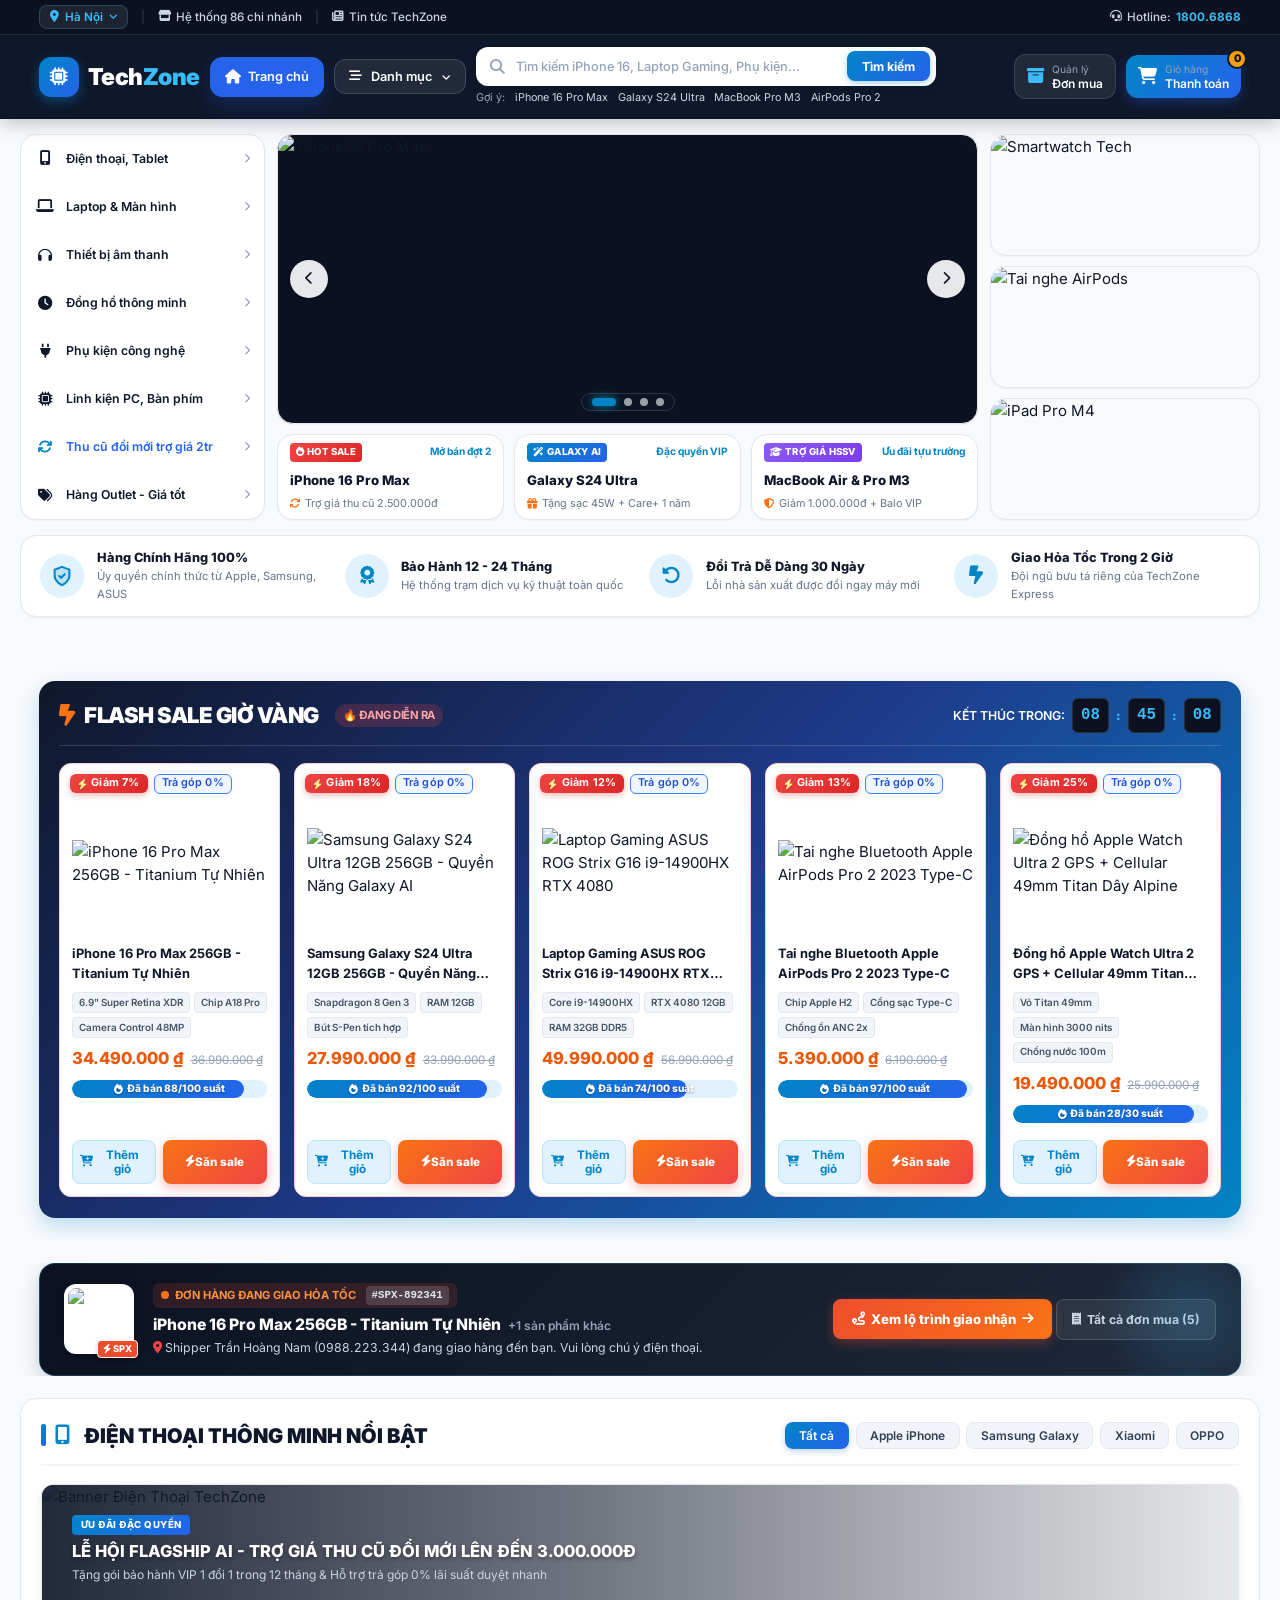
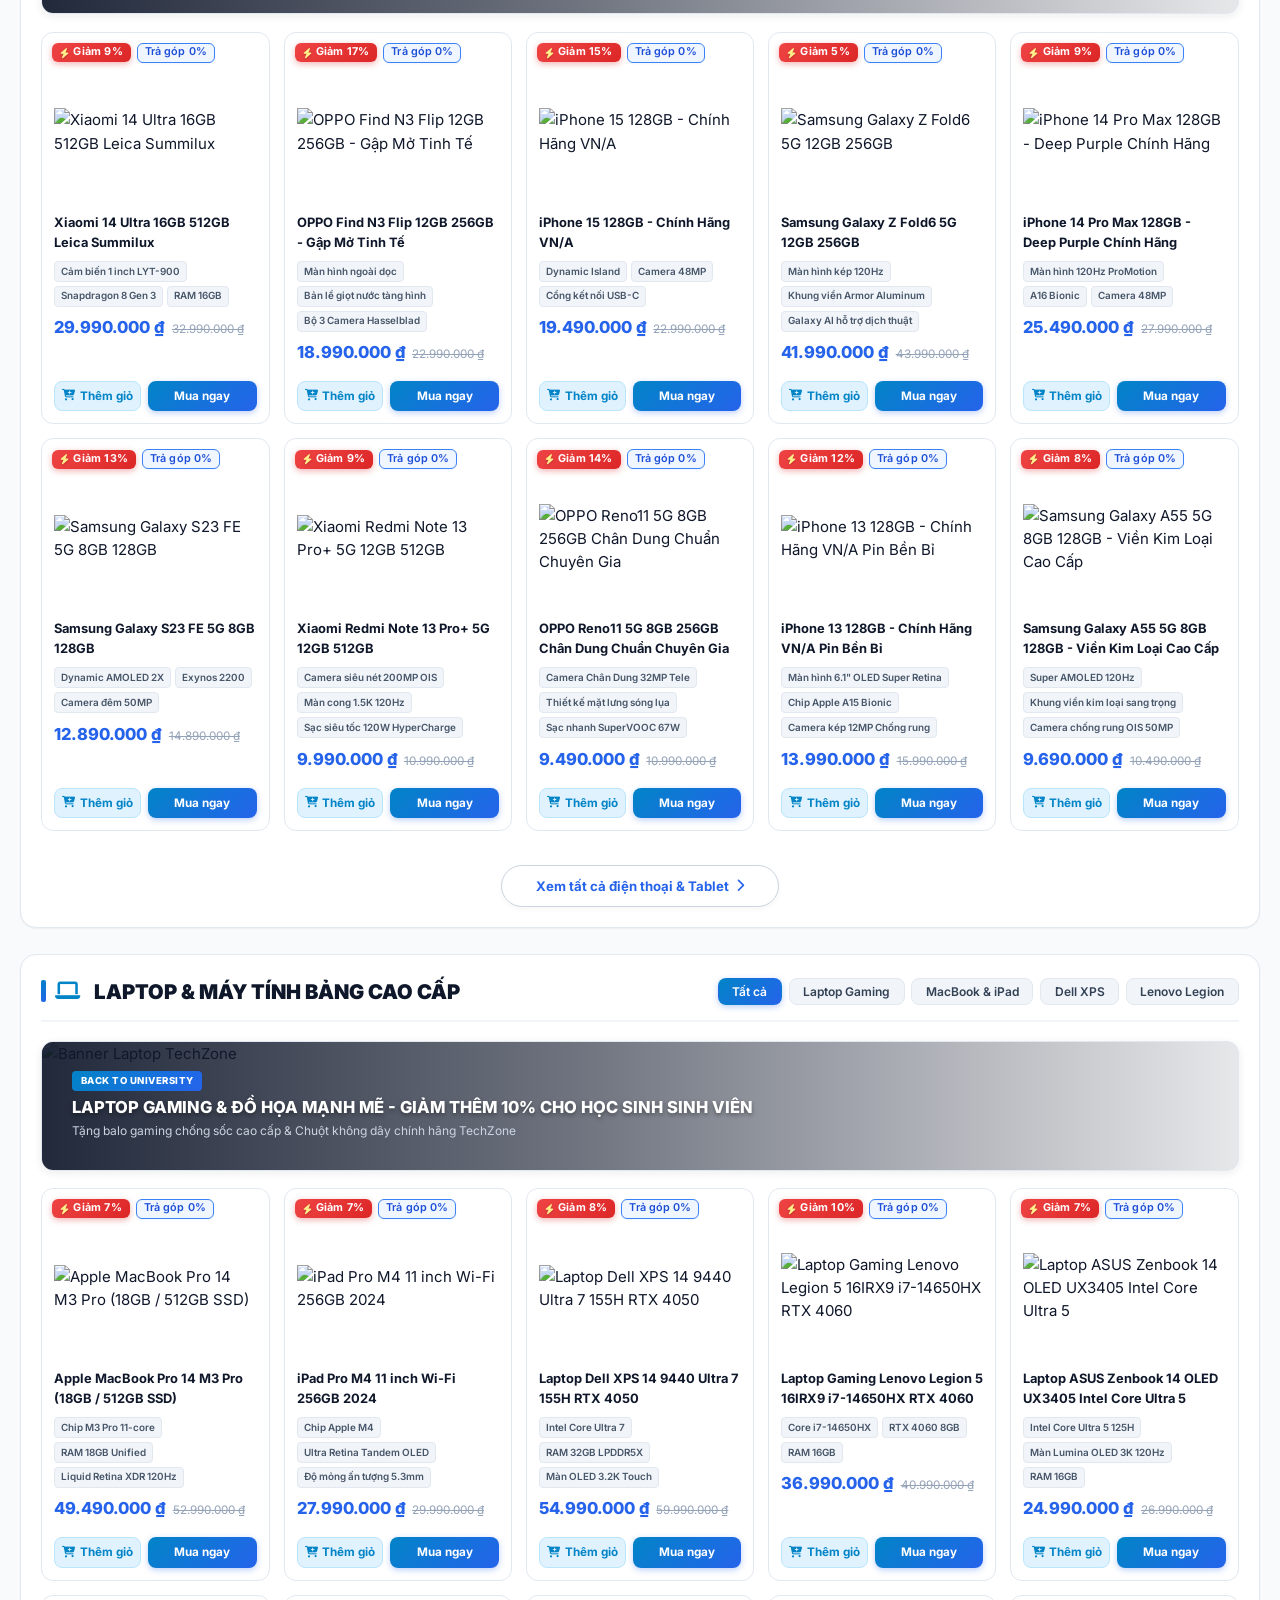
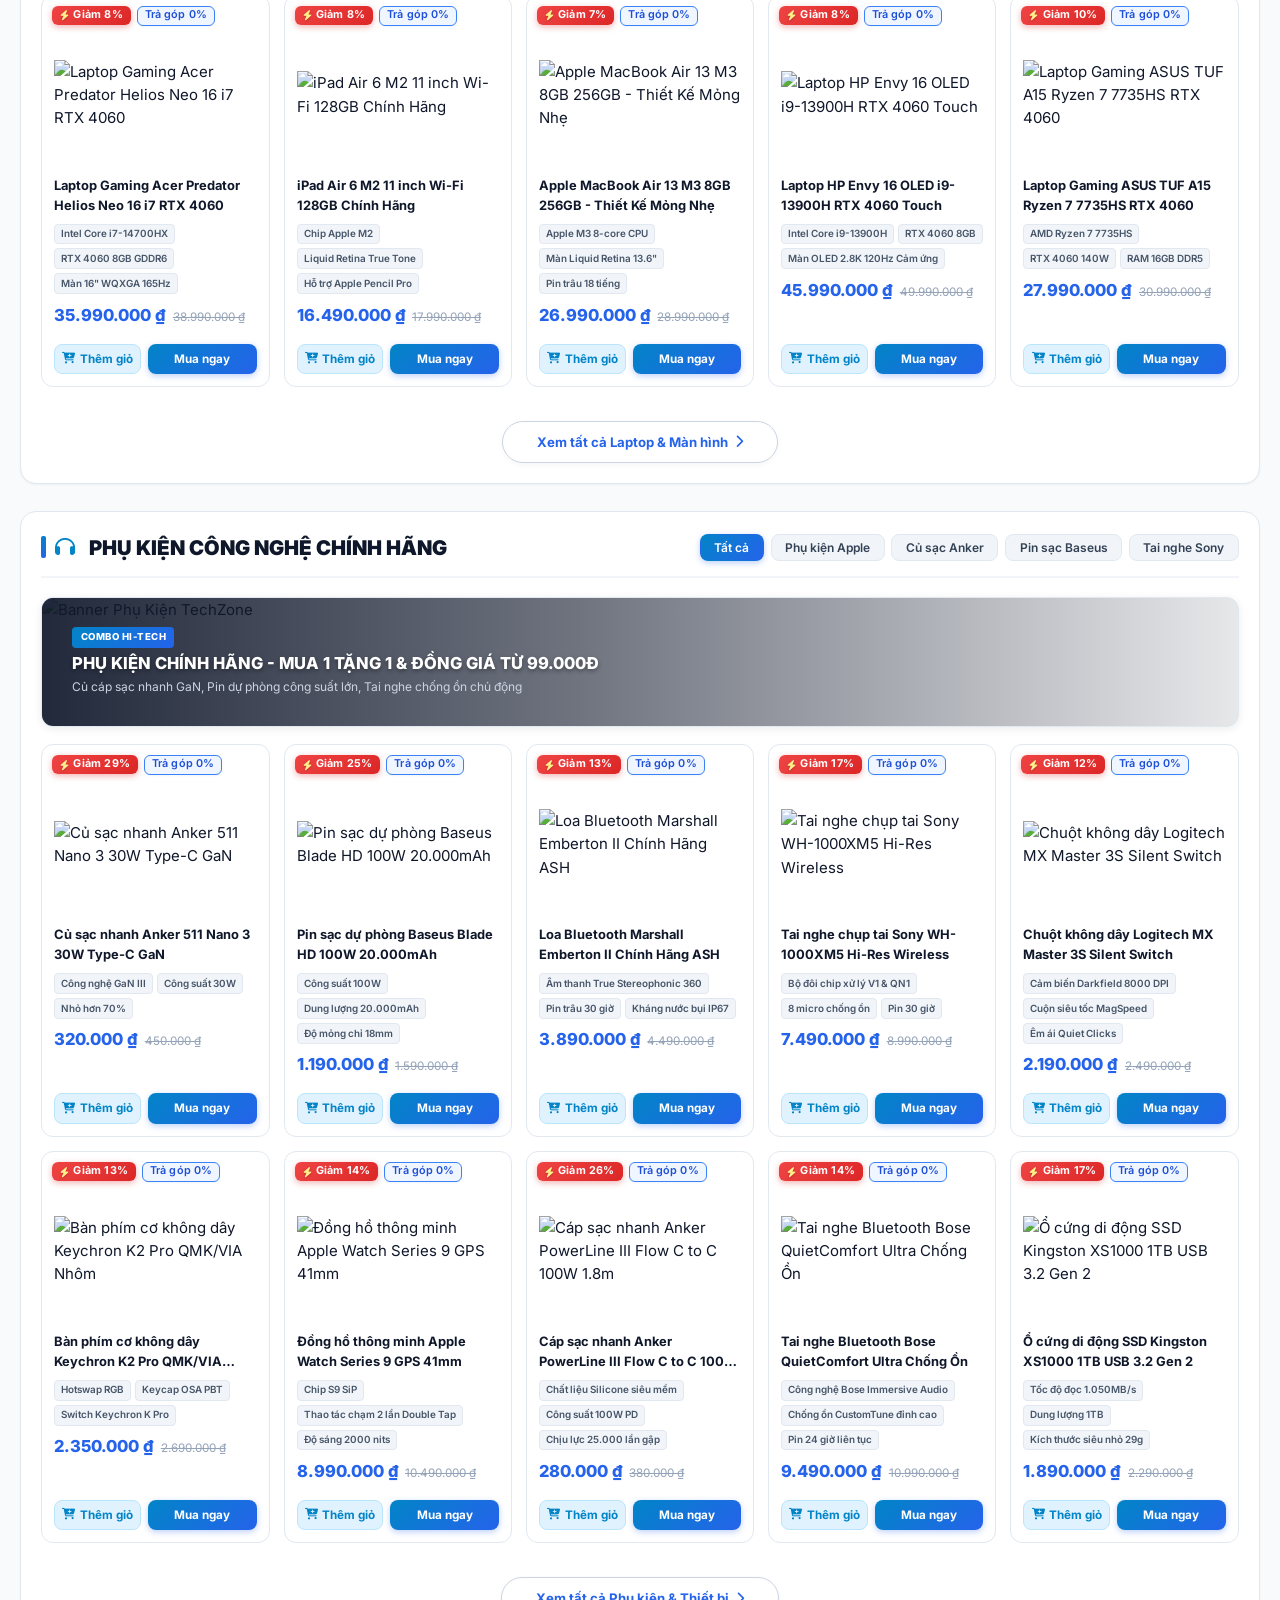
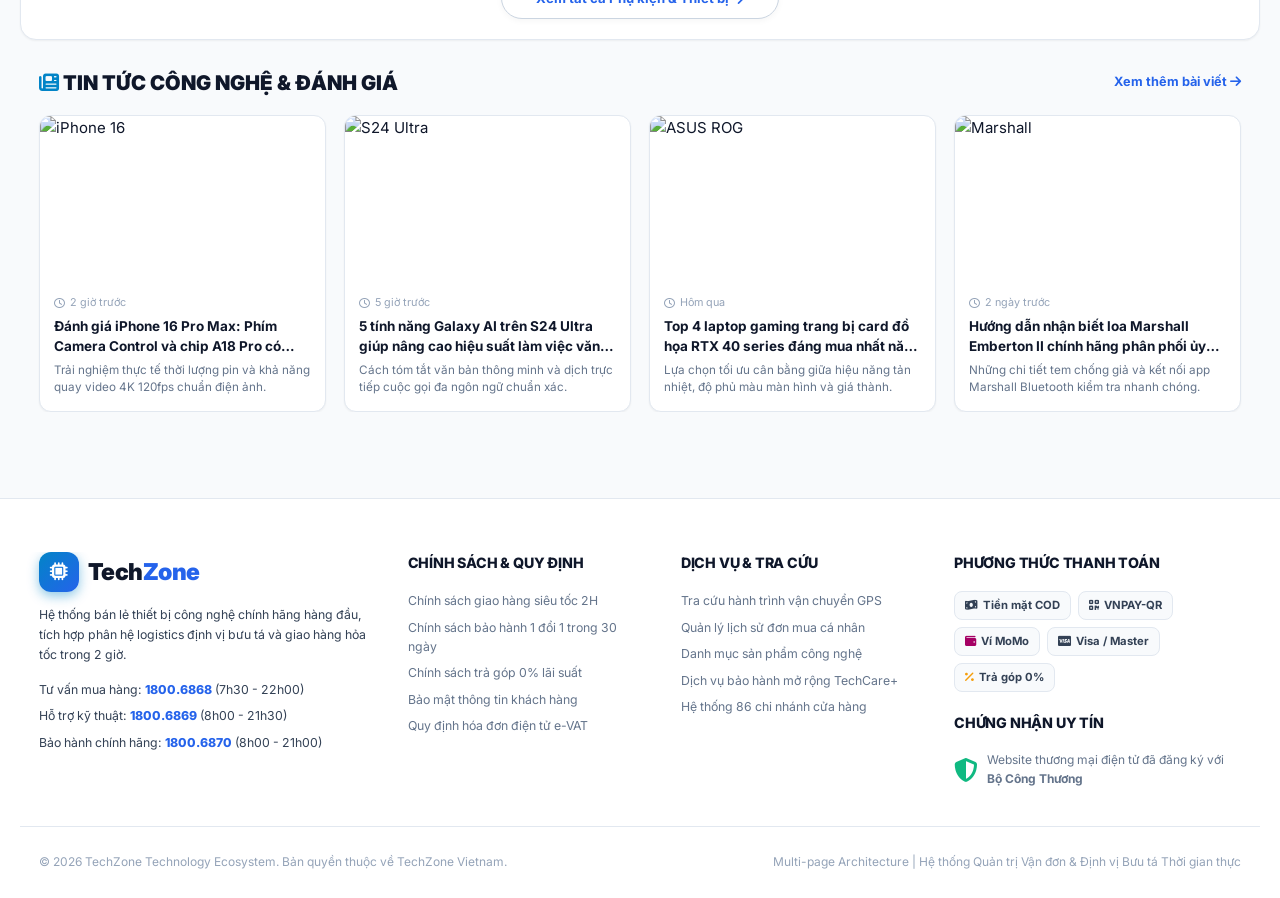
==== commit 6a579006: "Merge pull request #1 from NguyenThiBaoVy/baovy Thiết Kế Trang Web cơ bản" ====
--- a/index.html
+++ b/index.html
@@ -12,16 +12,6 @@
   <link rel="stylesheet" href="css/style.css">
 </head>
 <body>
-  <!-- Page Transition Loader -->
-  <div id="pageLoader" class="page-loader-overlay">
-    <div class="loader-spinner-wrap">
-      <div class="loader-spinner"></div>
-      <div class="loader-brand">
-        <span class="loader-dot"></span> TechZone
-      </div>
-    </div>
-  </div>
-
 
   <!-- ========================================================================
        1. HEADER ĐA TẦNG (MULTI-TIER HEADER)
@@ -43,30 +33,29 @@
               <div class="tz-dropdown-header">
                 <i class="fa-solid fa-map-location-dot"></i>
                 <span>Chọn khu vực nhận hàng:</span>
-                <button type="button" class="tz-location-close-btn location-modal-close" aria-label="Đóng chọn khu vực" onclick="closeLocationModal()">&times;</button>
               </div>
               <ul class="tz-location-list">
-                <li class="tz-location-item" data-city="Hà Nội" onclick="selectLocation('Hà Nội')" role="option">
+                <li class="tz-location-item" data-city="Hà Nội" role="option">
                   <span class="tz-city-name"><i class="fa-solid fa-building"></i> Hà Nội</span>
                   <i class="fa-solid fa-check tz-city-check"></i>
                 </li>
-                <li class="tz-location-item" data-city="TP. Hồ Chí Minh" onclick="selectLocation('TP. Hồ Chí Minh')" role="option">
+                <li class="tz-location-item" data-city="TP. Hồ Chí Minh" role="option">
                   <span class="tz-city-name"><i class="fa-solid fa-building"></i> TP. Hồ Chí Minh</span>
                   <i class="fa-solid fa-check tz-city-check"></i>
                 </li>
-                <li class="tz-location-item" data-city="Đà Nẵng" onclick="selectLocation('Đà Nẵng')" role="option">
+                <li class="tz-location-item" data-city="Đà Nẵng" role="option">
                   <span class="tz-city-name"><i class="fa-solid fa-building"></i> Đà Nẵng</span>
                   <i class="fa-solid fa-check tz-city-check"></i>
                 </li>
-                <li class="tz-location-item" data-city="Cần Thơ" onclick="selectLocation('Cần Thơ')" role="option">
+                <li class="tz-location-item" data-city="Cần Thơ" role="option">
                   <span class="tz-city-name"><i class="fa-solid fa-building"></i> Cần Thơ</span>
                   <i class="fa-solid fa-check tz-city-check"></i>
                 </li>
-                <li class="tz-location-item" data-city="Hải Phòng" onclick="selectLocation('Hải Phòng')" role="option">
+                <li class="tz-location-item" data-city="Hải Phòng" role="option">
                   <span class="tz-city-name"><i class="fa-solid fa-building"></i> Hải Phòng</span>
                   <i class="fa-solid fa-check tz-city-check"></i>
                 </li>
-                <li class="tz-location-item" data-city="Đồng Nai" onclick="selectLocation('Đồng Nai')" role="option">
+                <li class="tz-location-item" data-city="Đồng Nai" role="option">
                   <span class="tz-city-name"><i class="fa-solid fa-building"></i> Đồng Nai</span>
                   <i class="fa-solid fa-check tz-city-check"></i>
                 </li>
@@ -180,11 +169,11 @@
         </div>
 
         <!-- Central Search Bar with Prominent Button -->
-        <div class="tz-search-wrapper search-bar-wrapper header-search">
+        <div class="tz-search-wrapper">
           <div class="tz-search-bar">
             <i class="fa-solid fa-magnifying-glass search-icon"></i>
             <input type="text" id="header-global-search" placeholder="Tìm kiếm iPhone 16, Laptop Gaming, Phụ kiện...">
-            <button type="button" class="tz-btn-search btn-search" onclick="location.href='products.html'">
+            <button type="button" class="tz-btn-search" onclick="location.href='products.html'">
               Tìm kiếm
             </button>
           </div>
@@ -198,45 +187,19 @@
         </div>
 
         <!-- Action Group on the Right -->
-                <!-- Action Group on the Right (Tách rời độc lập Tài khoản và Giỏ hàng, khoảng cách 16px) -->
-        <div class="tz-header-actions header-right-actions">
+        <div class="tz-header-actions">
           
-          <!-- Khối Tài khoản độc lập -->
-          <div class="tz-user-wrapper user-account-wrapper" id="tz-user-wrapper">
-            <a href="login.html" class="tz-user-btn" id="tz-user-btn" title="Tài khoản" onclick="if(window.toggleUserDropdown) { toggleUserDropdown(event); }">
-              <i class="fa-solid fa-circle-user"></i>
-              <div class="meta">
-                <span class="sub">Tài khoản</span>
-                <span id="tz-user-name-display">Đăng nhập</span>
-              </div>
-            </a>
-            <div class="tz-user-dropdown user-dropdown-menu" id="tz-user-dropdown">
-              <div class="tz-user-dropdown-header">
-                <i class="fa-solid fa-user-check"></i>
-                <span id="tz-dropdown-greeting">Xin chào, Bạn!</span>
-              </div>
-              <a href="history.html" class="tz-user-dropdown-item">
-                <i class="fa-solid fa-clock-rotate-left"></i>
-                <span>Đơn mua của tôi</span>
-              </a>
-              <a href="vouchers.html" class="tz-user-dropdown-item">
-                <span class="tz-dropdown-item-icon">🎟️</span>
-                <span>Kho voucher của tôi</span>
-                <span class="tz-dropdown-voucher-badge" id="userVoucherBadge" style="display: none;"></span>
-              </a>
-              <a href="profile.html" class="tz-user-dropdown-item" id="tz-btn-profile-info">
-                <i class="fa-solid fa-id-card"></i>
-                <span>Thông tin tài khoản</span>
-              </a>
-              <div class="tz-user-dropdown-item logout" id="tz-btn-logout">
-                <i class="fa-solid fa-arrow-right-from-bracket"></i>
-                <span>Đăng xuất</span>
-              </div>
-            </div>
-          </div>
-
-          <!-- Nút Giỏ hàng độc lập hoàn toàn -->
-          <a href="checkout.html" class="tz-nav-btn tz-cart-btn header-cart-btn" title="Xem giỏ hàng TechZone">
+          <!-- Single Order History / Đơn Mua Button (Mô hình Shopee: Không cần nhập mã) -->
+          <a href="history.html" class="tz-nav-btn" id="nav-orders-btn" title="Đơn mua & Tra cứu lộ trình">
+            <i class="fa-solid fa-box-archive"></i>
+            <div class="meta">
+              <span class="sub">Quản lý</span>
+              <span>Đơn mua</span>
+            </div>
+          </a>
+
+          <!-- Cart Button with Count Badge -->
+          <a href="checkout.html" class="tz-nav-btn tz-cart-btn" title="Xem giỏ hàng TechZone">
             <i class="fa-solid fa-cart-shopping"></i>
             <div class="meta">
               <span class="sub">Giỏ hàng</span>
@@ -246,6 +209,7 @@
           </a>
 
         </div>
+
       </div>
     </div>
   </header>
@@ -259,761 +223,166 @@
     <section class="container hero-layout-section">
       <div class="hero-3cols-grid">
         
-        <!-- Cột trái: Sidebar Categories với Flyout Mega Submenu 4 Cột -->
+        <!-- Cột trái: Sidebar Categories -->
         <aside class="tz-sidebar-menu">
           
-          <!-- Item 1: Điện thoại, Tablet -->
-          <div class="tz-menu-item" data-category="phone">
+          <!-- Item 1: Điện thoại -->
+          <div class="tz-menu-item">
             <div class="tz-menu-item-left">
               <i class="fa-solid fa-mobile-screen-button"></i>
               <span>Điện thoại, Tablet</span>
             </div>
             <i class="fa-solid fa-chevron-right arrow"></i>
             
-            <!-- Flyout Mega Submenu 4 Cột -->
+            <!-- Flyout Submenu -->
             <div class="tz-flyout-menu">
-              <!-- Cột 1: THƯƠNG HIỆU HÀNG ĐẦU -->
-              <div class="flyout-col">
-                <div class="flyout-col-title">
-                  <i class="fa-solid fa-crown"></i>
-                  <span>Thương hiệu hàng đầu</span>
+              <div class="flyout-block">
+                <h5>Thương hiệu nổi bật</h5>
+                <div class="flyout-items-list">
+                  <a href="products.html">Apple iPhone</a>
+                  <a href="products.html">Samsung Galaxy</a>
+                  <a href="products.html">Xiaomi Series</a>
+                  <a href="products.html">OPPO Flagship</a>
+                  <a href="products.html">vivo, Realme</a>
                 </div>
-                <div class="flyout-brand-list">
-                  <a href="products.html?category=phone&brand=Apple" class="flyout-brand-item"><i class="fa-solid fa-chevron-right"></i> APPLE IPHONE</a>
-                  <a href="products.html?category=phone&brand=Samsung" class="flyout-brand-item"><i class="fa-solid fa-chevron-right"></i> SAMSUNG GALAXY</a>
-                  <a href="products.html?category=phone&brand=Xiaomi" class="flyout-brand-item"><i class="fa-solid fa-chevron-right"></i> XIAOMI OFFICIAL</a>
-                  <a href="products.html?category=phone&brand=OPPO" class="flyout-brand-item"><i class="fa-solid fa-chevron-right"></i> OPPO FLAGSHIP</a>
-                  <a href="products.html?category=phone&q=vivo" class="flyout-brand-item"><i class="fa-solid fa-chevron-right"></i> VIVO & REALME</a>
-                  <a href="products.html?category=phone&q=iPad" class="flyout-brand-item"><i class="fa-solid fa-chevron-right"></i> IPAD APPLE</a>
-                  <a href="products.html?category=phone&q=Galaxy Tab" class="flyout-brand-item"><i class="fa-solid fa-chevron-right"></i> ANDROID TAB</a>
+              </div>
+              <div class="flyout-block">
+                <h5>Mức giá chọn lọc</h5>
+                <div class="flyout-items-list">
+                  <a href="products.html">Dưới 5 triệu</a>
+                  <a href="products.html">Từ 5 - 12 triệu</a>
+                  <a href="products.html">Từ 12 - 20 triệu</a>
+                  <a href="products.html">Cao cấp trên 20 triệu</a>
                 </div>
               </div>
-
-              <!-- Cột 2: PHÂN KHÚC & NHU CẦU -->
-              <div class="flyout-col">
-                <div class="flyout-col-title">
-                  <i class="fa-solid fa-layer-group"></i>
-                  <span>Phân khúc & Nhu cầu</span>
+              <div class="flyout-block">
+                <h5>Máy tính bảng Tablet</h5>
+                <div class="flyout-items-list">
+                  <a href="products.html">iPad Pro M4 / iPad Air</a>
+                  <a href="products.html">Samsung Galaxy Tab S9</a>
+                  <a href="products.html">Xiaomi Pad 6</a>
                 </div>
-                <div class="flyout-segment-list">
-                  <a href="products.html?category=phone&q=Flagship" class="flyout-segment-item">Flagship trên 20 triệu</a>
-                  <a href="products.html?category=phone&q=Cận cao cấp" class="flyout-segment-item">Cận cao cấp 12 - 20 triệu</a>
-                  <a href="products.html?category=phone&q=Tầm trung" class="flyout-segment-item">Tầm trung 5 - 12 triệu</a>
-                  <a href="products.html?category=phone&q=Giá rẻ" class="flyout-segment-item">Phổ thông dưới 5 triệu</a>
-                  <a href="products.html?category=phone&q=Gaming" class="flyout-segment-item">Smartphone Chuyên Game</a>
-                  <a href="products.html?category=phone&q=Tablet" class="flyout-segment-item">Tablet Vẽ & Đồ họa</a>
-                  <a href="products.html?category=phone&q=Pin trâu" class="flyout-segment-item">Pin khủng trên 5.000mAh</a>
-                </div>
-              </div>
-
-              <!-- Cột 3: DÒNG SẢN PHẨM BÁN CHẠY -->
-              <div class="flyout-col">
-                <div class="flyout-col-title">
-                  <i class="fa-solid fa-fire" style="color: #ef4444;"></i>
-                  <span>Sản phẩm bán chạy</span>
-                </div>
-                <div class="flyout-bestseller-list">
-                  <a href="products.html?q=iPhone 16 Pro Max" class="flyout-bestseller-item">
-                    <span>iPhone 16 Pro Max</span>
-                    <span class="flyout-badge hot">HOT</span>
-                  </a>
-                  <a href="products.html?q=iPhone 15" class="flyout-bestseller-item">
-                    <span>iPhone 15 128GB</span>
-                    <span class="flyout-badge best">BEST</span>
-                  </a>
-                  <a href="products.html?q=Galaxy S24 Ultra" class="flyout-bestseller-item">
-                    <span>Galaxy S24 Ultra</span>
-                    <span class="flyout-badge new">AI NEW</span>
-                  </a>
-                  <a href="products.html?q=Galaxy Z Fold" class="flyout-bestseller-item">
-                    <span>Galaxy Z Fold6 5G</span>
-                    <span class="flyout-badge sale">-18%</span>
-                  </a>
-                  <a href="products.html?q=iPad Air M2" class="flyout-bestseller-item">
-                    <span>iPad Air M2 11"</span>
-                    <span class="flyout-badge hot">HOT</span>
-                  </a>
-                  <a href="products.html?q=Xiaomi 14" class="flyout-bestseller-item">
-                    <span>Xiaomi 14 Ultra</span>
-                    <span class="flyout-badge sale">-15%</span>
-                  </a>
-                </div>
-              </div>
-
-              <!-- Cột 4: BANNER PROMO MINI -->
-              <div class="flyout-col">
-                <a href="products.html?category=phone" class="flyout-promo-card">
-                  <div class="flyout-promo-tag"><i class="fa-solid fa-bolt"></i> Giảm đến 40%</div>
-                  <h6 class="flyout-promo-title">Tuần Lễ iPhone 16 Series</h6>
-                  <p class="flyout-promo-sub">Trợ giá thu cũ 2Tr + Trả góp 0% lãi suất qua thẻ tín dụng</p>
-                  <div class="flyout-promo-img-wrap">
-                    <img src="https://images.unsplash.com/photo-1695048133142-1a20484d2569?w=300&q=80" alt="iPhone 16 Pro Max">
-                  </div>
-                  <div class="flyout-promo-btn">
-                    <span>Khám phá ngay</span> <i class="fa-solid fa-arrow-right"></i>
-                  </div>
-                </a>
               </div>
             </div>
           </div>
 
           <!-- Item 2: Laptop & Màn hình -->
-          <div class="tz-menu-item" data-category="laptop">
+          <div class="tz-menu-item">
             <div class="tz-menu-item-left">
               <i class="fa-solid fa-laptop"></i>
               <span>Laptop & Màn hình</span>
             </div>
             <i class="fa-solid fa-chevron-right arrow"></i>
 
-            <!-- Flyout Mega Submenu 4 Cột -->
             <div class="tz-flyout-menu">
-              <!-- Cột 1: THƯƠNG HIỆU HÀNG ĐẦU -->
-              <div class="flyout-col">
-                <div class="flyout-col-title">
-                  <i class="fa-solid fa-crown"></i>
-                  <span>Thương hiệu hàng đầu</span>
+              <div class="flyout-block">
+                <h5>Dòng máy tuyển chọn</h5>
+                <div class="flyout-items-list">
+                  <a href="products.html">MacBook Pro & Air</a>
+                  <a href="products.html">ASUS ROG Gaming</a>
+                  <a href="products.html">Dell XPS Cao cấp</a>
+                  <a href="products.html">Lenovo Legion 5</a>
+                  <a href="products.html">Acer Predator, Nitro</a>
                 </div>
-                <div class="flyout-brand-list">
-                  <a href="products.html?category=laptop&brand=Apple" class="flyout-brand-item"><i class="fa-solid fa-chevron-right"></i> APPLE MACBOOK</a>
-                  <a href="products.html?category=laptop&brand=Asus" class="flyout-brand-item"><i class="fa-solid fa-chevron-right"></i> ASUS ROG GAMING</a>
-                  <a href="products.html?category=laptop&brand=Dell" class="flyout-brand-item"><i class="fa-solid fa-chevron-right"></i> DELL TECHNOLOGIES</a>
-                  <a href="products.html?category=laptop&brand=Lenovo" class="flyout-brand-item"><i class="fa-solid fa-chevron-right"></i> LENOVO LEGION</a>
-                  <a href="products.html?category=laptop&brand=Acer" class="flyout-brand-item"><i class="fa-solid fa-chevron-right"></i> ACER PREDATOR</a>
-                  <a href="products.html?category=laptop&brand=HP" class="flyout-brand-item"><i class="fa-solid fa-chevron-right"></i> HP PAVILION</a>
-                  <a href="products.html?category=laptop&q=LG Gram" class="flyout-brand-item"><i class="fa-solid fa-chevron-right"></i> LG GRAM SIÊU NHẸ</a>
+              </div>
+              <div class="flyout-block">
+                <h5>Nhu cầu công việc</h5>
+                <div class="flyout-items-list">
+                  <a href="products.html">Laptop Gaming đỉnh cao</a>
+                  <a href="products.html">Văn phòng - Doanh nhân</a>
+                  <a href="products.html">Đồ họa 3D & AI Tech</a>
+                  <a href="products.html">Mỏng nhẹ di động</a>
                 </div>
               </div>
-
-              <!-- Cột 2: PHÂN KHÚC & NHU CẦU -->
-              <div class="flyout-col">
-                <div class="flyout-col-title">
-                  <i class="fa-solid fa-layer-group"></i>
-                  <span>Phân khúc & Nhu cầu</span>
+              <div class="flyout-block">
+                <h5>Màn hình đồ họa & Game</h5>
+                <div class="flyout-items-list">
+                  <a href="products.html">Màn hình 2K, 4K UHD</a>
+                  <a href="products.html">Màn hình tần số 240Hz</a>
+                  <a href="products.html">Màn hình cong UltraWide</a>
                 </div>
-                <div class="flyout-segment-list">
-                  <a href="products.html?category=laptop&q=Gaming" class="flyout-segment-item">Laptop Gaming eSports</a>
-                  <a href="products.html?category=laptop&q=Đồ họa" class="flyout-segment-item">Đồ họa 3D & Kỹ thuật</a>
-                  <a href="products.html?category=laptop&q=Mỏng nhẹ" class="flyout-segment-item">Mỏng nhẹ Doanh nhân</a>
-                  <a href="products.html?category=laptop&q=Sinh viên" class="flyout-segment-item">Học sinh - Sinh viên</a>
-                  <a href="products.html?category=laptop&q=Màn hình 4K" class="flyout-segment-item">Màn hình 4K Đồ họa</a>
-                  <a href="products.html?category=laptop&q=Màn hình cong" class="flyout-segment-item">Màn hình Cong 240Hz</a>
-                  <a href="products.html?category=laptop&q=Workstation" class="flyout-segment-item">Máy trạm Workstation</a>
-                </div>
-              </div>
-
-              <!-- Cột 3: DÒNG SẢN PHẨM BÁN CHẠY -->
-              <div class="flyout-col">
-                <div class="flyout-col-title">
-                  <i class="fa-solid fa-fire" style="color: #ef4444;"></i>
-                  <span>Sản phẩm bán chạy</span>
-                </div>
-                <div class="flyout-bestseller-list">
-                  <a href="products.html?q=MacBook Pro M3" class="flyout-bestseller-item">
-                    <span>MacBook Pro M3 Max</span>
-                    <span class="flyout-badge hot">HOT</span>
-                  </a>
-                  <a href="products.html?q=ROG Strix" class="flyout-bestseller-item">
-                    <span>ASUS ROG Strix G16</span>
-                    <span class="flyout-badge hot">HOT</span>
-                  </a>
-                  <a href="products.html?q=Dell XPS" class="flyout-bestseller-item">
-                    <span>Dell XPS 15 9530</span>
-                    <span class="flyout-badge best">BEST</span>
-                  </a>
-                  <a href="products.html?q=Legion 5" class="flyout-bestseller-item">
-                    <span>Lenovo Legion Pro 5</span>
-                    <span class="flyout-badge new">NEW</span>
-                  </a>
-                  <a href="products.html?q=MacBook Air" class="flyout-bestseller-item">
-                    <span>MacBook Air M3 13"</span>
-                    <span class="flyout-badge sale">-12%</span>
-                  </a>
-                  <a href="products.html?q=Màn hình ASUS" class="flyout-bestseller-item">
-                    <span>Màn hình TUF 27" 2K</span>
-                    <span class="flyout-badge sale">SALE</span>
-                  </a>
-                </div>
-              </div>
-
-              <!-- Cột 4: BANNER PROMO MINI -->
-              <div class="flyout-col">
-                <a href="products.html?category=laptop" class="flyout-promo-card">
-                  <div class="flyout-promo-tag"><i class="fa-solid fa-gamepad"></i> Giảm đến 30%</div>
-                  <h6 class="flyout-promo-title">Laptop Gaming & Workstation</h6>
-                  <p class="flyout-promo-sub">Tặng Balo ROG chính hãng + Chuột Gaming không dây</p>
-                  <div class="flyout-promo-img-wrap">
-                    <img src="https://images.unsplash.com/photo-1517336714731-489689fd1ca8?w=300&q=80" alt="MacBook & Laptop Gaming">
-                  </div>
-                  <div class="flyout-promo-btn">
-                    <span>Xem deal hot</span> <i class="fa-solid fa-arrow-right"></i>
-                  </div>
-                </a>
-              </div>
-            </div>
-          </div>
-
-          <!-- Item 3: Thiết bị Âm thanh -->
-          <div class="tz-menu-item" data-category="audio">
+              </div>
+            </div>
+          </div>
+
+          <!-- Item 3: Thiết bị âm thanh -->
+          <div class="tz-menu-item">
             <div class="tz-menu-item-left">
               <i class="fa-solid fa-headphones"></i>
-              <span>Thiết bị Âm thanh</span>
+              <span>Thiết bị âm thanh</span>
             </div>
             <i class="fa-solid fa-chevron-right arrow"></i>
-            
-            <!-- Flyout Mega Submenu 4 Cột -->
             <div class="tz-flyout-menu">
-              <!-- Cột 1: THƯƠNG HIỆU HÀNG ĐẦU -->
-              <div class="flyout-col">
-                <div class="flyout-col-title">
-                  <i class="fa-solid fa-crown"></i>
-                  <span>Thương hiệu hàng đầu</span>
+              <div class="flyout-block">
+                <h5>Tai nghe không dây</h5>
+                <div class="flyout-items-list">
+                  <a href="products.html">AirPods Apple</a>
+                  <a href="products.html">Sony WH-1000XM5</a>
+                  <a href="products.html">Marshall Major</a>
+                  <a href="products.html">JBL, Bose</a>
                 </div>
-                <div class="flyout-brand-list">
-                  <a href="products.html?category=audio&brand=Apple" class="flyout-brand-item"><i class="fa-solid fa-chevron-right"></i> APPLE AIRPODS</a>
-                  <a href="products.html?category=audio&brand=Sony" class="flyout-brand-item"><i class="fa-solid fa-chevron-right"></i> SONY AUDIO</a>
-                  <a href="products.html?category=audio&brand=Marshall" class="flyout-brand-item"><i class="fa-solid fa-chevron-right"></i> MARSHALL SPEAKER</a>
-                  <a href="products.html?category=audio&brand=JBL" class="flyout-brand-item"><i class="fa-solid fa-chevron-right"></i> JBL PRO SOUND</a>
-                  <a href="products.html?category=audio&brand=Bose" class="flyout-brand-item"><i class="fa-solid fa-chevron-right"></i> BOSE AUDIO</a>
-                  <a href="products.html?category=audio&q=Sennheiser" class="flyout-brand-item"><i class="fa-solid fa-chevron-right"></i> SENNHEISER</a>
-                  <a href="products.html?category=audio&q=Shure" class="flyout-brand-item"><i class="fa-solid fa-chevron-right"></i> SHURE MICRO</a>
+              </div>
+              <div class="flyout-block">
+                <h5>Loa Bluetooth di động</h5>
+                <div class="flyout-items-list">
+                  <a href="products.html">Marshall Emberton II</a>
+                  <a href="products.html">JBL Charge, Flip</a>
+                  <a href="products.html">Harman Kardon</a>
                 </div>
               </div>
-
-              <!-- Cột 2: PHÂN KHÚC & NHU CẦU -->
-              <div class="flyout-col">
-                <div class="flyout-col-title">
-                  <i class="fa-solid fa-layer-group"></i>
-                  <span>Phân khúc & Nhu cầu</span>
+              <div class="flyout-block">
+                <h5>Micro & Audio DAC</h5>
+                <div class="flyout-items-list">
+                  <a href="products.html">Micro Podcast, Livestream</a>
+                  <a href="products.html">DAC giải mã Hi-Res</a>
                 </div>
-                <div class="flyout-segment-list">
-                  <a href="products.html?category=audio&q=Chống ồn" class="flyout-segment-item">Tai nghe Chống ồn chủ động (ANC)</a>
-                  <a href="products.html?category=audio&q=Chụp tai" class="flyout-segment-item">Tai nghe Chụp tai Over-Ear</a>
-                  <a href="products.html?category=audio&q=Loa Bluetooth" class="flyout-segment-item">Loa Bluetooth di động chống nước</a>
-                  <a href="products.html?category=audio&q=Soundbar" class="flyout-segment-item">Loa Soundbar TV Phòng khách</a>
-                  <a href="products.html?category=audio&q=Micro" class="flyout-segment-item">Micro Thu âm Podcast & Live</a>
-                  <a href="products.html?category=audio&q=DAC" class="flyout-segment-item">DAC giải mã Hi-Res Audio</a>
-                  <a href="products.html?category=audio&q=Thể thao" class="flyout-segment-item">Tai nghe thể thao chống nước IPX8</a>
-                </div>
-              </div>
-
-              <!-- Cột 3: DÒNG SẢN PHẨM BÁN CHẠY -->
-              <div class="flyout-col">
-                <div class="flyout-col-title">
-                  <i class="fa-solid fa-fire" style="color: #ef4444;"></i>
-                  <span>Sản phẩm bán chạy</span>
-                </div>
-                <div class="flyout-bestseller-list">
-                  <a href="products.html?q=AirPods Pro" class="flyout-bestseller-item">
-                    <span>AirPods Pro 2 USB-C</span>
-                    <span class="flyout-badge hot">HOT</span>
-                  </a>
-                  <a href="products.html?q=WH-1000XM5" class="flyout-bestseller-item">
-                    <span>Sony WH-1000XM5</span>
-                    <span class="flyout-badge best">BEST</span>
-                  </a>
-                  <a href="products.html?q=Emberton" class="flyout-bestseller-item">
-                    <span>Marshall Emberton II</span>
-                    <span class="flyout-badge hot">HOT</span>
-                  </a>
-                  <a href="products.html?q=JBL Charge 5" class="flyout-bestseller-item">
-                    <span>JBL Charge 5 IP67</span>
-                    <span class="flyout-badge sale">-25%</span>
-                  </a>
-                  <a href="products.html?q=AirPods 3" class="flyout-bestseller-item">
-                    <span>Apple AirPods 3</span>
-                    <span class="flyout-badge sale">SALE</span>
-                  </a>
-                  <a href="products.html?q=Bose QuietComfort" class="flyout-bestseller-item">
-                    <span>Bose QC Ultra ANC</span>
-                    <span class="flyout-badge new">NEW</span>
-                  </a>
-                </div>
-              </div>
-
-              <!-- Cột 4: BANNER PROMO MINI -->
-              <div class="flyout-col">
-                <a href="products.html?category=audio" class="flyout-promo-card">
-                  <div class="flyout-promo-tag"><i class="fa-solid fa-music"></i> Giảm đến 40%</div>
-                  <h6 class="flyout-promo-title">Âm Thanh Đỉnh Cao</h6>
-                  <p class="flyout-promo-sub">Trải nghiệm âm thanh Studio sống động cùng AirPods & Sony</p>
-                  <div class="flyout-promo-img-wrap">
-                    <img src="https://images.unsplash.com/photo-1505740420928-5e560c06d30e?w=300&q=80" alt="Headphones & Audio">
-                  </div>
-                  <div class="flyout-promo-btn">
-                    <span>Săn deal âm thanh</span> <i class="fa-solid fa-arrow-right"></i>
-                  </div>
-                </a>
-              </div>
-            </div>
-          </div>
-
-          <!-- Item 4: Đồng hồ thông minh -->
-          <div class="tz-menu-item" data-category="watch">
+              </div>
+            </div>
+          </div>
+
+          <!-- Item 4: Smartwatch -->
+          <div class="tz-menu-item">
             <div class="tz-menu-item-left">
               <i class="fa-solid fa-clock"></i>
               <span>Đồng hồ thông minh</span>
             </div>
             <i class="fa-solid fa-chevron-right arrow"></i>
-
-            <!-- Flyout Mega Submenu 4 Cột -->
-            <div class="tz-flyout-menu">
-              <!-- Cột 1: THƯƠNG HIỆU HÀNG ĐẦU -->
-              <div class="flyout-col">
-                <div class="flyout-col-title">
-                  <i class="fa-solid fa-crown"></i>
-                  <span>Thương hiệu hàng đầu</span>
-                </div>
-                <div class="flyout-brand-list">
-                  <a href="products.html?category=watch&brand=Apple" class="flyout-brand-item"><i class="fa-solid fa-chevron-right"></i> APPLE WATCH</a>
-                  <a href="products.html?category=watch&brand=Samsung" class="flyout-brand-item"><i class="fa-solid fa-chevron-right"></i> GALAXY WATCH</a>
-                  <a href="products.html?category=watch&brand=Garmin" class="flyout-brand-item"><i class="fa-solid fa-chevron-right"></i> GARMIN CHẠY BỘ</a>
-                  <a href="products.html?category=watch&q=Huawei" class="flyout-brand-item"><i class="fa-solid fa-chevron-right"></i> HUAWEI WATCH</a>
-                  <a href="products.html?category=watch&q=Amazfit" class="flyout-brand-item"><i class="fa-solid fa-chevron-right"></i> AMAZFIT PIN KHỦNG</a>
-                  <a href="products.html?category=watch&q=Dây đeo" class="flyout-brand-item"><i class="fa-solid fa-chevron-right"></i> DÂY ĐEO & PHỤ KIỆN</a>
-                </div>
-              </div>
-
-              <!-- Cột 2: PHÂN KHÚC & NHU CẦU -->
-              <div class="flyout-col">
-                <div class="flyout-col-title">
-                  <i class="fa-solid fa-layer-group"></i>
-                  <span>Phân khúc & Nhu cầu</span>
-                </div>
-                <div class="flyout-segment-list">
-                  <a href="products.html?category=watch&q=Chạy bộ" class="flyout-segment-item">Thể thao chuyên nghiệp & Chạy bộ</a>
-                  <a href="products.html?category=watch&q=Sức khỏe" class="flyout-segment-item">Theo dõi sức khỏe & Tim mạch ECG</a>
-                  <a href="products.html?category=watch&q=Thời trang" class="flyout-segment-item">Doanh nhân sang trọng</a>
-                  <a href="products.html?category=watch&q=Trẻ em" class="flyout-segment-item">Đồng hồ trẻ em định vị GPS</a>
-                  <a href="products.html?category=watch&q=Nghe gọi" class="flyout-segment-item">Dưới 3 triệu hỗ trợ nghe gọi</a>
-                  <a href="products.html?category=watch&q=Pin bền" class="flyout-segment-item">Pin siêu bền trên 14 ngày</a>
-                </div>
-              </div>
-
-              <!-- Cột 3: DÒNG SẢN PHẨM BÁN CHẠY -->
-              <div class="flyout-col">
-                <div class="flyout-col-title">
-                  <i class="fa-solid fa-fire" style="color: #ef4444;"></i>
-                  <span>Sản phẩm bán chạy</span>
-                </div>
-                <div class="flyout-bestseller-list">
-                  <a href="products.html?q=Apple Watch Ultra" class="flyout-bestseller-item">
-                    <span>Apple Watch Ultra 2</span>
-                    <span class="flyout-badge hot">HOT</span>
-                  </a>
-                  <a href="products.html?q=Apple Watch Series 9" class="flyout-bestseller-item">
-                    <span>Apple Watch Series 9</span>
-                    <span class="flyout-badge best">BEST</span>
-                  </a>
-                  <a href="products.html?q=Galaxy Watch 6" class="flyout-bestseller-item">
-                    <span>Galaxy Watch 6 Classic</span>
-                    <span class="flyout-badge sale">-20%</span>
-                  </a>
-                  <a href="products.html?q=Forerunner 265" class="flyout-bestseller-item">
-                    <span>Garmin Forerunner 265</span>
-                    <span class="flyout-badge hot">HOT</span>
-                  </a>
-                  <a href="products.html?q=Apple Watch SE" class="flyout-bestseller-item">
-                    <span>Apple Watch SE 2023</span>
-                    <span class="flyout-badge sale">SALE</span>
-                  </a>
-                  <a href="products.html?q=Garmin Fenix" class="flyout-bestseller-item">
-                    <span>Garmin Fenix 7 Pro</span>
-                    <span class="flyout-badge new">NEW</span>
-                  </a>
-                </div>
-              </div>
-
-              <!-- Cột 4: BANNER PROMO MINI -->
-              <div class="flyout-col">
-                <a href="products.html?category=watch" class="flyout-promo-card">
-                  <div class="flyout-promo-tag"><i class="fa-solid fa-heart-pulse"></i> Giảm đến 35%</div>
-                  <h6 class="flyout-promo-title">Smartwatch Thể Thao & Sức Khỏe</h6>
-                  <p class="flyout-promo-sub">Theo dõi chỉ số sinh tồn 24/7 + Định vị đa tần GPS</p>
-                  <div class="flyout-promo-img-wrap">
-                    <img src="https://images.unsplash.com/photo-1523275335684-37898b6baf30?w=300&q=80" alt="Smartwatch Apple & Garmin">
-                  </div>
-                  <div class="flyout-promo-btn">
-                    <span>Khám phá ngay</span> <i class="fa-solid fa-arrow-right"></i>
-                  </div>
-                </a>
-              </div>
-            </div>
-          </div>
-
-          <!-- Item 5: Phụ kiện công nghệ -->
-          <div class="tz-menu-item" data-category="accessory">
+          </div>
+
+          <!-- Item 5: Phụ kiện -->
+          <div class="tz-menu-item">
             <div class="tz-menu-item-left">
               <i class="fa-solid fa-plug"></i>
               <span>Phụ kiện công nghệ</span>
             </div>
             <i class="fa-solid fa-chevron-right arrow"></i>
-
-            <!-- Flyout Mega Submenu 4 Cột -->
-            <div class="tz-flyout-menu">
-              <!-- Cột 1: THƯƠNG HIỆU HÀNG ĐẦU -->
-              <div class="flyout-col">
-                <div class="flyout-col-title">
-                  <i class="fa-solid fa-crown"></i>
-                  <span>Thương hiệu hàng đầu</span>
-                </div>
-                <div class="flyout-brand-list">
-                  <a href="products.html?category=accessory&brand=Anker" class="flyout-brand-item"><i class="fa-solid fa-chevron-right"></i> ANKER INNOVATIONS</a>
-                  <a href="products.html?category=accessory&brand=Baseus" class="flyout-brand-item"><i class="fa-solid fa-chevron-right"></i> BASEUS OFFICIAL</a>
-                  <a href="products.html?category=accessory&q=Ugreen" class="flyout-brand-item"><i class="fa-solid fa-chevron-right"></i> UGREEN HI-SPEED</a>
-                  <a href="products.html?category=accessory&q=Belkin" class="flyout-brand-item"><i class="fa-solid fa-chevron-right"></i> BELKIN APPLE MFI</a>
-                  <a href="products.html?category=accessory&brand=Apple" class="flyout-brand-item"><i class="fa-solid fa-chevron-right"></i> CỦ SẠC APPLE ZIN</a>
-                  <a href="products.html?category=accessory&brand=Samsung" class="flyout-brand-item"><i class="fa-solid fa-chevron-right"></i> SAMSUNG CHÍNH HÃNG</a>
-                  <a href="products.html?category=accessory&q=UAG" class="flyout-brand-item"><i class="fa-solid fa-chevron-right"></i> ỐP LƯNG UAG QUÂN ĐỘI</a>
-                </div>
-              </div>
-
-              <!-- Cột 2: PHÂN KHÚC & NHU CẦU -->
-              <div class="flyout-col">
-                <div class="flyout-col-title">
-                  <i class="fa-solid fa-layer-group"></i>
-                  <span>Phân khúc & Nhu cầu</span>
-                </div>
-                <div class="flyout-segment-list">
-                  <a href="products.html?category=accessory&q=GaN" class="flyout-segment-item">Củ sạc nhanh GaN 30W - 140W</a>
-                  <a href="products.html?category=accessory&q=Cáp Type-C" class="flyout-segment-item">Cáp Type-C / Lightning bện dù</a>
-                  <a href="products.html?category=accessory&q=Pin dự phòng" class="flyout-segment-item">Pin sạc dự phòng 20.000mAh 65W</a>
-                  <a href="products.html?category=accessory&q=Hub" class="flyout-segment-item">Hub Type-C đa năng 8 in 1</a>
-                  <a href="products.html?category=accessory&q=Ốp lưng" class="flyout-segment-item">Ốp lưng chống sốc Magsafe</a>
-                  <a href="products.html?category=accessory&q=Cường lực" class="flyout-segment-item">Kính cường lực tràn viền 9D</a>
-                  <a href="products.html?category=accessory&q=Balo" class="flyout-segment-item">Balo & Túi chống sốc Laptop</a>
-                </div>
-              </div>
-
-              <!-- Cột 3: DÒNG SẢN PHẨM BÁN CHẠY -->
-              <div class="flyout-col">
-                <div class="flyout-col-title">
-                  <i class="fa-solid fa-fire" style="color: #ef4444;"></i>
-                  <span>Sản phẩm bán chạy</span>
-                </div>
-                <div class="flyout-bestseller-list">
-                  <a href="products.html?q=Anker 65W" class="flyout-bestseller-item">
-                    <span>Sạc GaN Anker 65W 3 Cổng</span>
-                    <span class="flyout-badge hot">HOT</span>
-                  </a>
-                  <a href="products.html?q=Baseus 20000" class="flyout-bestseller-item">
-                    <span>Pin Baseus Blade 100W</span>
-                    <span class="flyout-badge best">BEST</span>
-                  </a>
-                  <a href="products.html?q=Ugreen 100W" class="flyout-bestseller-item">
-                    <span>Cáp Ugreen Type-C 100W</span>
-                    <span class="flyout-badge hot">HOT</span>
-                  </a>
-                  <a href="products.html?q=Hub Type-C" class="flyout-bestseller-item">
-                    <span>Hub Belkin Type-C 7 in 1</span>
-                    <span class="flyout-badge sale">-30%</span>
-                  </a>
-                  <a href="products.html?q=Sạc Magsafe" class="flyout-bestseller-item">
-                    <span>Đế sạc Magsafe 3 in 1</span>
-                    <span class="flyout-badge new">NEW</span>
-                  </a>
-                  <a href="products.html?q=Ốp lưng iPhone" class="flyout-bestseller-item">
-                    <span>Ốp lưng MagSafe Trong suốt</span>
-                    <span class="flyout-badge sale">SALE</span>
-                  </a>
-                </div>
-              </div>
-
-              <!-- Cột 4: BANNER PROMO MINI -->
-              <div class="flyout-col">
-                <a href="products.html?category=accessory" class="flyout-promo-card">
-                  <div class="flyout-promo-tag"><i class="fa-solid fa-tag"></i> Đồng giá từ 99K</div>
-                  <h6 class="flyout-promo-title">Hệ Sinh Thái Phụ Kiện GaN</h6>
-                  <p class="flyout-promo-sub">Bảo hành 1 đổi 1 trong 18 tháng chính hãng Anker & Baseus</p>
-                  <div class="flyout-promo-img-wrap">
-                    <img src="https://images.unsplash.com/photo-1583863788434-e58a36330cf0?w=300&q=80" alt="Phụ kiện củ cáp sạc">
-                  </div>
-                  <div class="flyout-promo-btn">
-                    <span>Mua phụ kiện</span> <i class="fa-solid fa-arrow-right"></i>
-                  </div>
-                </a>
-              </div>
-            </div>
-          </div>
-
-          <!-- Item 6: Linh kiện PC, Bàn phím -->
-          <div class="tz-menu-item" data-category="pc">
+          </div>
+
+          <!-- Item 6: Linh kiện PC -->
+          <div class="tz-menu-item">
             <div class="tz-menu-item-left">
               <i class="fa-solid fa-microchip"></i>
               <span>Linh kiện PC, Bàn phím</span>
             </div>
             <i class="fa-solid fa-chevron-right arrow"></i>
-
-            <!-- Flyout Mega Submenu 4 Cột -->
-            <div class="tz-flyout-menu">
-              <!-- Cột 1: THƯƠNG HIỆU HÀNG ĐẦU -->
-              <div class="flyout-col">
-                <div class="flyout-col-title">
-                  <i class="fa-solid fa-crown"></i>
-                  <span>Thương hiệu hàng đầu</span>
-                </div>
-                <div class="flyout-brand-list">
-                  <a href="products.html?brand=Logitech" class="flyout-brand-item"><i class="fa-solid fa-chevron-right"></i> LOGITECH G GAMING</a>
-                  <a href="products.html?brand=Keychron" class="flyout-brand-item"><i class="fa-solid fa-chevron-right"></i> KEYCHRON CUSTOM</a>
-                  <a href="products.html?q=Razer" class="flyout-brand-item"><i class="fa-solid fa-chevron-right"></i> RAZER CHROMA RGB</a>
-                  <a href="products.html?brand=Kingston" class="flyout-brand-item"><i class="fa-solid fa-chevron-right"></i> KINGSTON FURY RAM</a>
-                  <a href="products.html?brand=Samsung" class="flyout-brand-item"><i class="fa-solid fa-chevron-right"></i> SAMSUNG SSD NVME</a>
-                  <a href="products.html?brand=Asus" class="flyout-brand-item"><i class="fa-solid fa-chevron-right"></i> ASUS ROG HARDWARE</a>
-                  <a href="products.html?q=Corsair" class="flyout-brand-item"><i class="fa-solid fa-chevron-right"></i> CORSAIR VENGEANCE</a>
-                </div>
-              </div>
-
-              <!-- Cột 2: PHÂN KHÚC & NHU CẦU -->
-              <div class="flyout-col">
-                <div class="flyout-col-title">
-                  <i class="fa-solid fa-layer-group"></i>
-                  <span>Phân khúc & Nhu cầu</span>
-                </div>
-                <div class="flyout-segment-list">
-                  <a href="products.html?q=Bàn phím cơ" class="flyout-segment-item">Bàn phím cơ Custom không dây</a>
-                  <a href="products.html?q=Chuột gaming" class="flyout-segment-item">Chuột Gaming siêu nhẹ 30K DPI</a>
-                  <a href="products.html?q=SSD NVMe" class="flyout-segment-item">Ổ cứng SSD NVMe PCIe Gen 4</a>
-                  <a href="products.html?q=RAM DDR5" class="flyout-segment-item">Bộ nhớ RAM DDR5 RGB tản nhiệt</a>
-                  <a href="products.html?q=Tai nghe gaming" class="flyout-segment-item">Tai nghe Gaming vòm 7.1</a>
-                  <a href="products.html?q=Ghế công thái học" class="flyout-segment-item">Ghế công thái học Ergonomic</a>
-                  <a href="products.html?q=Nguồn PC" class="flyout-segment-item">Nguồn máy tính Chuẩn 80 Plus</a>
-                </div>
-              </div>
-
-              <!-- Cột 3: DÒNG SẢN PHẨM BÁN CHẠY -->
-              <div class="flyout-col">
-                <div class="flyout-col-title">
-                  <i class="fa-solid fa-fire" style="color: #ef4444;"></i>
-                  <span>Sản phẩm bán chạy</span>
-                </div>
-                <div class="flyout-bestseller-list">
-                  <a href="products.html?q=Keychron K2" class="flyout-bestseller-item">
-                    <span>Keychron K2 Pro QMK</span>
-                    <span class="flyout-badge hot">HOT</span>
-                  </a>
-                  <a href="products.html?q=Logitech G Pro" class="flyout-bestseller-item">
-                    <span>Logitech G Pro X Superlight</span>
-                    <span class="flyout-badge best">BEST</span>
-                  </a>
-                  <a href="products.html?q=Samsung 990 Pro" class="flyout-bestseller-item">
-                    <span>SSD Samsung 990 Pro 1TB</span>
-                    <span class="flyout-badge hot">HOT</span>
-                  </a>
-                  <a href="products.html?q=Kingston Fury" class="flyout-bestseller-item">
-                    <span>RAM Kingston Fury 32GB</span>
-                    <span class="flyout-badge sale">-15%</span>
-                  </a>
-                  <a href="products.html?q=Razer DeathAdder" class="flyout-bestseller-item">
-                    <span>Razer DeathAdder V3 Pro</span>
-                    <span class="flyout-badge new">NEW</span>
-                  </a>
-                  <a href="products.html?q=Ghế công thái học" class="flyout-bestseller-item">
-                    <span>Ghế Sihoo M57 Lưới</span>
-                    <span class="flyout-badge sale">SALE</span>
-                  </a>
-                </div>
-              </div>
-
-              <!-- Cột 4: BANNER PROMO MINI -->
-              <div class="flyout-col">
-                <a href="products.html?q=gaming" class="flyout-promo-card">
-                  <div class="flyout-promo-tag"><i class="fa-solid fa-desktop"></i> Giảm đến 45%</div>
-                  <h6 class="flyout-promo-title">Góc Setup Gaming & Custom</h6>
-                  <p class="flyout-promo-sub">Nâng cấp cấu hình SSD, RAM, Bàn phím cơ & Chuột không dây</p>
-                  <div class="flyout-promo-img-wrap">
-                    <img src="https://images.unsplash.com/photo-1587829741301-dc798b83add3?w=300&q=80" alt="Bàn phím cơ và linh kiện PC">
-                  </div>
-                  <div class="flyout-promo-btn">
-                    <span>Build gear ngay</span> <i class="fa-solid fa-arrow-right"></i>
-                  </div>
-                </a>
-              </div>
-            </div>
-          </div>
-
-          <!-- Item 7: Thu cũ đổi mới trợ giá 2tr -->
-          <div class="tz-menu-item" data-category="tradein">
+          </div>
+
+          <!-- Item 7: Thu cũ đổi mới -->
+          <div class="tz-menu-item" style="color: var(--tz-blue);">
             <div class="tz-menu-item-left">
-              <i class="fa-solid fa-arrows-rotate"></i>
+              <i class="fa-solid fa-arrows-rotate" style="color: var(--tz-cyan);"></i>
               <span>Thu cũ đổi mới trợ giá 2tr</span>
             </div>
             <i class="fa-solid fa-chevron-right arrow"></i>
-
-            <!-- Flyout Mega Submenu 4 Cột -->
-            <div class="tz-flyout-menu">
-              <!-- Cột 1: THƯƠNG HIỆU HÀNG ĐẦU -->
-              <div class="flyout-col">
-                <div class="flyout-col-title">
-                  <i class="fa-solid fa-crown"></i>
-                  <span>Thương hiệu thu đổi</span>
-                </div>
-                <div class="flyout-brand-list">
-                  <a href="products.html?filter=tradein&q=iPhone" class="flyout-brand-item"><i class="fa-solid fa-chevron-right"></i> THU ĐỔI IPHONE TẤT CẢ ĐỜI</a>
-                  <a href="products.html?filter=tradein&q=Samsung" class="flyout-brand-item"><i class="fa-solid fa-chevron-right"></i> THU ĐỔI SAMSUNG GALAXY</a>
-                  <a href="products.html?filter=tradein&q=MacBook" class="flyout-brand-item"><i class="fa-solid fa-chevron-right"></i> THU ĐỔI MACBOOK & IPAD</a>
-                  <a href="products.html?filter=tradein&q=Laptop" class="flyout-brand-item"><i class="fa-solid fa-chevron-right"></i> THU ĐỔI LAPTOP GAMING</a>
-                  <a href="products.html?filter=tradein&q=Apple Watch" class="flyout-brand-item"><i class="fa-solid fa-chevron-right"></i> THU ĐỔI APPLE WATCH</a>
-                  <a href="products.html?filter=tradein&q=Tai nghe" class="flyout-brand-item"><i class="fa-solid fa-chevron-right"></i> THU ĐỔI TAI NGHE & LOA</a>
-                </div>
-              </div>
-
-              <!-- Cột 2: PHÂN KHÚC & NHU CẦU -->
-              <div class="flyout-col">
-                <div class="flyout-col-title">
-                  <i class="fa-solid fa-shield-halved"></i>
-                  <span>Quy trình & Đặc quyền</span>
-                </div>
-                <div class="flyout-segment-list">
-                  <a href="products.html?filter=tradein" class="flyout-segment-item">Trợ giá tiền mặt 2.000.000đ khi lên đời</a>
-                  <a href="products.html?filter=tradein" class="flyout-segment-item">Thẩm định máy 5 phút tại cửa hàng</a>
-                  <a href="products.html?filter=tradein" class="flyout-segment-item">Máy cấn móp, trầy xước vẫn thu giá tốt</a>
-                  <a href="products.html?filter=tradein" class="flyout-segment-item">Thu máy không cần phụ kiện, không cần hộp</a>
-                  <a href="products.html?filter=tradein" class="flyout-segment-item">Trả góp 0% phần tiền chênh lệch</a>
-                  <a href="products.html?filter=tradein" class="flyout-segment-item">Nhận thu đổi tận nơi khu vực nội thành 2H</a>
-                </div>
-              </div>
-
-              <!-- Cột 3: DÒNG SẢN PHẨM BÁN CHẠY -->
-              <div class="flyout-col">
-                <div class="flyout-col-title">
-                  <i class="fa-solid fa-fire" style="color: #ef4444;"></i>
-                  <span>Gợi ý lên đời hot</span>
-                </div>
-                <div class="flyout-bestseller-list">
-                  <a href="products.html?q=iPhone 16 Pro Max" class="flyout-bestseller-item">
-                    <span>Lên đời iPhone 16 Pro Max</span>
-                    <span class="flyout-badge hot">HOT</span>
-                  </a>
-                  <a href="products.html?q=Galaxy S24 Ultra" class="flyout-bestseller-item">
-                    <span>Lên đời Galaxy S24 Ultra</span>
-                    <span class="flyout-badge hot">HOT</span>
-                  </a>
-                  <a href="products.html?q=MacBook Air M3" class="flyout-bestseller-item">
-                    <span>Lên đời MacBook Air M3</span>
-                    <span class="flyout-badge new">NEW</span>
-                  </a>
-                  <a href="products.html?q=ROG Strix" class="flyout-bestseller-item">
-                    <span>Lên đời ASUS ROG Strix</span>
-                    <span class="flyout-badge best">BEST</span>
-                  </a>
-                  <a href="products.html?q=iPad Pro M4" class="flyout-bestseller-item">
-                    <span>Lên đời iPad Pro M4</span>
-                    <span class="flyout-badge sale">SALE</span>
-                  </a>
-                  <a href="products.html?q=Galaxy Z Fold" class="flyout-bestseller-item">
-                    <span>Lên đời Galaxy Z Fold6</span>
-                    <span class="flyout-badge new">NEW</span>
-                  </a>
-                </div>
-              </div>
-
-              <!-- Cột 4: BANNER PROMO MINI -->
-              <div class="flyout-col">
-                <a href="products.html?filter=tradein" class="flyout-promo-card" style="background: linear-gradient(145deg, #022c22 0%, #064e3b 100%);">
-                  <div class="flyout-promo-tag" style="background: linear-gradient(135deg, #10b981, #059669);"><i class="fa-solid fa-rotate"></i> Trợ giá 2.000.000đ</div>
-                  <h6 class="flyout-promo-title">Thu Cũ Giá Cao Nhất Thị Trường</h6>
-                  <p class="flyout-promo-sub">Tiết kiệm chi phí lên đời thiết bị mới với thủ tục nhanh gọn 5 phút</p>
-                  <div class="flyout-promo-img-wrap">
-                    <img src="https://images.unsplash.com/photo-1592750475338-74b7b21085ab?w=300&q=80" alt="Trade-in Thu cũ đổi mới">
-                  </div>
-                  <div class="flyout-promo-btn" style="color: #6ee7b7; border-color: rgba(110, 231, 183, 0.3);">
-                    <span>Định giá máy ngay</span> <i class="fa-solid fa-arrow-right"></i>
-                  </div>
-                </a>
-              </div>
-            </div>
-          </div>
-
-          <!-- Item 8: Hàng Outlet - Giá tốt -->
-          <div class="tz-menu-item" data-category="outlet">
+          </div>
+
+          <!-- Item 8: Hàng Outlet -->
+          <div class="tz-menu-item">
             <div class="tz-menu-item-left">
               <i class="fa-solid fa-tags"></i>
               <span>Hàng Outlet - Giá tốt</span>
             </div>
             <i class="fa-solid fa-chevron-right arrow"></i>
-
-            <!-- Flyout Mega Submenu 4 Cột -->
-            <div class="tz-flyout-menu">
-              <!-- Cột 1: THƯƠNG HIỆU HÀNG ĐẦU -->
-              <div class="flyout-col">
-                <div class="flyout-col-title">
-                  <i class="fa-solid fa-crown"></i>
-                  <span>Danh mục xả kho</span>
-                </div>
-                <div class="flyout-brand-list">
-                  <a href="products.html?filter=outlet&category=phone" class="flyout-brand-item"><i class="fa-solid fa-chevron-right"></i> ĐIỆN THOẠI TRƯNG BÀY 99%</a>
-                  <a href="products.html?filter=outlet&category=laptop" class="flyout-brand-item"><i class="fa-solid fa-chevron-right"></i> LAPTOP DEMO TRÔI BẢO HÀNH</a>
-                  <a href="products.html?filter=outlet&category=audio" class="flyout-brand-item"><i class="fa-solid fa-chevron-right"></i> TAI NGHE & LOA ĐỔI TRẢ</a>
-                  <a href="products.html?filter=outlet&category=accessory" class="flyout-brand-item"><i class="fa-solid fa-chevron-right"></i> PHỤ KIỆN XẢ KHO GIÁ SỐC</a>
-                  <a href="products.html?filter=outlet&category=watch" class="flyout-brand-item"><i class="fa-solid fa-chevron-right"></i> SMARTWATCH LIKE NEW</a>
-                  <a href="products.html?filter=outlet&category=pc" class="flyout-brand-item"><i class="fa-solid fa-chevron-right"></i> BÀN PHÍM & CHUỘT XẢ KHO</a>
-                </div>
-              </div>
-
-              <!-- Cột 2: PHÂN KHÚC & NHU CẦU -->
-              <div class="flyout-col">
-                <div class="flyout-col-title">
-                  <i class="fa-solid fa-certificate"></i>
-                  <span>Cam kết chất lượng</span>
-                </div>
-                <div class="flyout-segment-list">
-                  <a href="products.html?filter=outlet" class="flyout-segment-item">Máy nguyên bản 100% chưa qua sửa chữa</a>
-                  <a href="products.html?filter=outlet" class="flyout-segment-item">Bảo hành 1 đổi 1 trong 30 ngày đầu</a>
-                  <a href="products.html?filter=outlet" class="flyout-segment-item">Bảo hành chính hãng 6 - 12 tháng</a>
-                  <a href="products.html?filter=outlet" class="flyout-segment-item">Đầy đủ củ cáp phụ kiện zin theo máy</a>
-                  <a href="products.html?filter=outlet" class="flyout-segment-item">Được kiểm tra và dùng thử trước khi thanh toán</a>
-                  <a href="products.html?filter=outlet" class="flyout-segment-item">Hỗ trợ trả góp 0% lãi suất như máy mới</a>
-                </div>
-              </div>
-
-              <!-- Cột 3: DÒNG SẢN PHẨM BÁN CHẠY -->
-              <div class="flyout-col">
-                <div class="flyout-col-title">
-                  <i class="fa-solid fa-fire" style="color: #ef4444;"></i>
-                  <span>Deal sốc Outlet</span>
-                </div>
-                <div class="flyout-bestseller-list">
-                  <a href="products.html?q=iPhone 15 Pro Max" class="flyout-bestseller-item">
-                    <span>iPhone 15 Pro Max 99%</span>
-                    <span class="flyout-badge hot">HOT</span>
-                  </a>
-                  <a href="products.html?q=Galaxy S23 Ultra" class="flyout-bestseller-item">
-                    <span>Galaxy S23 Ultra Demo</span>
-                    <span class="flyout-badge best">BEST</span>
-                  </a>
-                  <a href="products.html?q=MacBook Air M2" class="flyout-bestseller-item">
-                    <span>MacBook Air M2 99%</span>
-                    <span class="flyout-badge sale">-30%</span>
-                  </a>
-                  <a href="products.html?q=AirPods Pro" class="flyout-bestseller-item">
-                    <span>AirPods Pro 2 Like New</span>
-                    <span class="flyout-badge hot">HOT</span>
-                  </a>
-                  <a href="products.html?q=Anker 65W" class="flyout-bestseller-item">
-                    <span>Củ sạc Anker 65W tồn kho</span>
-                    <span class="flyout-badge sale">-50%</span>
-                  </a>
-                  <a href="products.html?q=Apple Watch Series 8" class="flyout-bestseller-item">
-                    <span>Apple Watch S8 Like New</span>
-                    <span class="flyout-badge new">NEW</span>
-                  </a>
-                </div>
-              </div>
-
-              <!-- Cột 4: BANNER PROMO MINI -->
-              <div class="flyout-col">
-                <a href="products.html?filter=outlet" class="flyout-promo-card" style="background: linear-gradient(145deg, #450a0a 0%, #7f1d1d 100%);">
-                  <div class="flyout-promo-tag" style="background: linear-gradient(135deg, #ef4444, #dc2626);"><i class="fa-solid fa-fire"></i> Xả Kho -50%</div>
-                  <h6 class="flyout-promo-title">Kho Hàng Outlet Giá Tốt Nhất</h6>
-                  <p class="flyout-promo-sub">Số lượng có hạn - Cam kết chính hãng đầy đủ chính sách bảo hành</p>
-                  <div class="flyout-promo-img-wrap">
-                    <img src="https://images.unsplash.com/photo-1616348436168-de43ad0db179?w=300&q=80" alt="Hàng Outlet xả kho">
-                  </div>
-                  <div class="flyout-promo-btn" style="color: #fca5a5; border-color: rgba(252, 165, 165, 0.3);">
-                    <span>Săn deal Outlet</span> <i class="fa-solid fa-arrow-right"></i>
-                  </div>
-                </a>
-              </div>
-            </div>
           </div>
 
         </aside>
@@ -1152,18 +521,18 @@
         <div class="flashsale-top-bar">
           <div class="flashsale-heading">
             <i class="fa-solid fa-bolt-lightning" style="color: #f97316;"></i> FLASH SALE GIỜ VÀNG
-            <span id="flashsale-status-badge" class="flashsale-badge-live">
-              ⚡ ĐANG DIỄN RA
+            <span style="font-size: 0.75rem; background: rgba(239, 68, 68, 0.2); color: #fca5a5; padding: 3px 8px; border-radius: 9999px; margin-left: 6px; font-weight: 700;">
+              🔥 ĐANG DIỄN RA
             </span>
           </div>
 
           <div class="flashsale-timer">
-            <span id="flashsale-timer-label">KẾT THÚC TRONG:</span>
-            <div class="tz-timer-box" id="timer-hours">00</div>
+            <span>KẾT THÚC TRONG:</span>
+            <div class="tz-timer-box" id="timer-hours">08</div>
             <span class="tz-timer-colon">:</span>
-            <div class="tz-timer-box" id="timer-mins">00</div>
+            <div class="tz-timer-box" id="timer-mins">45</div>
             <span class="tz-timer-colon">:</span>
-            <div class="tz-timer-box" id="timer-secs">00</div>
+            <div class="tz-timer-box" id="timer-secs">12</div>
           </div>
         </div>
 
@@ -1175,11 +544,40 @@
     </section>
 
     <!-- ========================================================================
-         5. BANNER THÔNG MINH: ĐƠN HÀNG ĐANG GIAO HỎA TỐC (CHỈ HIỆN KHI CÓ ĐƠN THỰC TẾ)
+         5. BANNER THÔNG MINH: TIẾN TRÌNH ĐƠN MUA HÀNG (SMART ORDER STATUS BANNER)
          ======================================================================== -->
     <section class="container" style="margin-top: 1.5rem; margin-bottom: 1.5rem;">
-      <div id="liveTrackingWidget" class="home-smart-order-banner" style="display: none;">
-        <!-- Khung container rỗng kiểm tra và render động bằng JS khi user có đơn đang giao -->
+      <div id="home-smart-order-banner" class="home-smart-order-banner">
+        <!-- Rendered dynamically by JavaScript based on active order status -->
+        <div class="tz-smart-banner-card active-delivery" onclick="window.location.href='tracking-detail.html?id=SPX-892341'" title="Nhấp vào để xem lộ trình giao nhận thời gian thực">
+          <div class="smart-banner-left">
+            <div class="smart-banner-thumb-wrap">
+              <img src="https://images.unsplash.com/photo-1695048133142-1a20484d2569?w=300&q=80" alt="iPhone 16 Pro Max" class="smart-banner-thumb">
+              <span class="smart-banner-pulse-badge"><i class="fa-solid fa-bolt"></i> SPX</span>
+            </div>
+            <div class="smart-banner-info">
+              <div class="smart-banner-status-tag">
+                <span class="live-pulse-dot"></span>
+                <strong>ĐƠN HÀNG ĐANG GIAO HỎA TỐC</strong>
+                <span class="smart-code-chip">#SPX-892341</span>
+              </div>
+              <h4 class="smart-banner-title">
+                iPhone 16 Pro Max 256GB - Titanium Tự Nhiên <span class="smart-other-count">+1 sản phẩm khác</span>
+              </h4>
+              <p class="smart-banner-desc">
+                <i class="fa-solid fa-location-dot" style="color: #ef4444;"></i> Shipper Trần Hoàng Nam (0988.223.344) đang giao hàng đến bạn. Dự kiến: 14:30 Hôm nay
+              </p>
+            </div>
+          </div>
+          <div class="smart-banner-right" onclick="event.stopPropagation()">
+            <a href="tracking-detail.html?id=SPX-892341" class="btn-smart-track-main">
+              <i class="fa-solid fa-route"></i> Xem lộ trình giao nhận <i class="fa-solid fa-arrow-right"></i>
+            </a>
+            <a href="history.html" class="btn-smart-history-link">
+              <i class="fa-solid fa-receipt"></i> Tất cả đơn mua (5)
+            </a>
+          </div>
+        </div>
       </div>
     </section>
 
@@ -1427,86 +825,6 @@
   </footer>
 
   <!-- Toast Notification Container -->
-    <!-- Custom Center Modal: Xác nhận đăng xuất -->
-  <div class="tz-modal-overlay" id="tz-logout-modal" role="dialog" aria-modal="true" aria-labelledby="tz-logout-title">
-    <div class="tz-modal-content">
-      <div class="tz-modal-icon-badge">
-        <i class="fa-solid fa-arrow-right-from-bracket"></i>
-      </div>
-      <h3 class="tz-modal-title" id="tz-logout-title">Xác nhận đăng xuất</h3>
-      <p class="tz-modal-desc">Bạn có chắc chắn muốn đăng xuất khỏi tài khoản này không?</p>
-      <div class="tz-modal-btn-group">
-        <button type="button" class="tz-btn-modal-cancel" id="tz-btn-cancel-logout">Hủy bỏ</button>
-        <button type="button" class="tz-btn-modal-logout" id="tz-btn-confirm-logout">Đăng xuất</button>
-      </div>
-    </div>
-  </div>
-
-    <!-- Google Account Selector Modal -->
-  <div class="tz-modal-overlay" id="tz-google-modal" role="dialog" aria-modal="true" aria-labelledby="tz-google-modal-title">
-    <div class="tz-google-modal-card">
-      <div class="google-modal-header">
-        <img src="images/google-icon.svg" alt="Google" width="32" height="32" class="google-logo">
-        <h3 id="tz-google-modal-title">Đăng nhập bằng Google</h3>
-        <p class="google-sub">Chọn tài khoản Google để tiếp tục đến <strong>TechZone</strong></p>
-      </div>
-
-      <div class="google-account-list">
-        <!-- Account 1 -->
-        <div class="google-account-item" data-fullname="Nguyễn Văn An" data-email="an.nguyen@gmail.com">
-          <div class="google-avatar avatar-blue">A</div>
-          <div class="google-user-meta">
-            <div class="google-user-name">Nguyễn Văn An</div>
-            <div class="google-user-email">an.nguyen@gmail.com</div>
-          </div>
-          <i class="fa-solid fa-angle-right google-arrow"></i>
-        </div>
-
-        <!-- Account 2 -->
-        <div class="google-account-item" data-fullname="Trần Thị Mai" data-email="mai.tran@gmail.com">
-          <div class="google-avatar avatar-purple">M</div>
-          <div class="google-user-meta">
-            <div class="google-user-name">Trần Thị Mai</div>
-            <div class="google-user-email">mai.tran@gmail.com</div>
-          </div>
-          <i class="fa-solid fa-angle-right google-arrow"></i>
-        </div>
-
-        <!-- Account 3: Custom Google Toggle -->
-        <div class="google-account-item google-custom-toggle" id="btn-toggle-custom-google">
-          <div class="google-avatar avatar-gray">
-            <i class="fa-solid fa-user-plus"></i>
-          </div>
-          <div class="google-user-meta">
-            <div class="google-user-name">Sử dụng tài khoản khác</div>
-            <div class="google-user-email">Nhập họ tên và Gmail của bạn</div>
-          </div>
-          <i class="fa-solid fa-angle-down google-arrow" id="google-arrow-toggle"></i>
-        </div>
-      </div>
-
-      <!-- Custom Google Input Form -->
-      <form class="google-custom-form" id="form-custom-google" style="display: none;">
-        <div class="google-input-group">
-          <label for="google-custom-name">Họ và tên Google của bạn</label>
-          <input type="text" id="google-custom-name" placeholder="Ví dụ: Lê Hoàng Nam" required>
-        </div>
-        <div class="google-input-group">
-          <label for="google-custom-email">Địa chỉ Email Google (Gmail)</label>
-          <input type="email" id="google-custom-email" placeholder="Ví dụ: nam.le@gmail.com" required>
-        </div>
-        <button type="submit" class="btn-submit-google-custom">
-          <i class="fa-solid fa-arrow-right-to-bracket"></i> Đăng nhập với tài khoản này
-        </button>
-      </form>
-
-      <div class="google-modal-footer">
-        <button type="button" class="btn-cancel-google" id="btn-close-google-modal">Hủy bỏ</button>
-        <span class="google-secure-badge"><i class="fa-solid fa-shield-halved"></i> Google Identity Services</span>
-      </div>
-    </div>
-  </div>
-
   <div class="toast-container"></div>
 
   <!-- Main JavaScript File -->
--- a/css/style.css
+++ b/css/style.css
@@ -77,6 +77,7 @@
   font-size: 15px;
   width: 100%;
   max-width: 100vw;
+  overflow-x: hidden;
   box-sizing: border-box;
 }
 
@@ -91,6 +92,7 @@
   -webkit-font-smoothing: antialiased;
   width: 100%;
   max-width: 100vw;
+  overflow-x: hidden;
   box-sizing: border-box;
 }
 
@@ -158,28 +160,13 @@
    ========================================================================== */
 .tz-header {
   background-color: var(--tz-navy);
-  position: -webkit-sticky;
   position: sticky;
   top: 0;
-  left: 0;
+  z-index: 9999999 !important;
+  box-shadow: 0 4px 18px rgba(15, 23, 42, 0.25);
   width: 100%;
-  z-index: 9999 !important;
-  box-shadow: 0 4px 18px rgba(15, 23, 42, 0.25);
+  max-width: 100%;
   box-sizing: border-box;
-  -webkit-backface-visibility: hidden;
-  backface-visibility: hidden;
-  transition: box-shadow 0.25s ease;
-}
-
-/* Fallback & Enhanced Sticky class qua JS */
-.tz-header.is-sticky,
-.tz-header.tz-header-fixed {
-  position: fixed !important;
-  top: 0 !important;
-  left: 0 !important;
-  width: 100% !important;
-  z-index: 9999 !important;
-  box-shadow: 0 6px 22px rgba(0, 0, 0, 0.35) !important;
 }
 
 /* Top Bar */
@@ -289,11 +276,10 @@
   transform: rotate(180deg);
 }
 
-/* Location Dropdown Menu - CỐ ĐỊNH ẨN MẶC ĐỊNH & POSITION ABSOLUTE KHÔNG LÀM VỠ TOPBAR */
+/* Location Dropdown Menu */
 .location-menu,
 .location-dropdown,
-.tz-location-dropdown,
-.tz-location-menu {
+.tz-location-dropdown {
   position: absolute !important;
   top: calc(100% + 8px);
   left: 0;
@@ -302,8 +288,8 @@
   border-radius: 12px;
   box-shadow: 0 10px 30px rgba(0, 0, 0, 0.25), 0 0 0 1px rgba(0, 0, 0, 0.06);
   padding: 0;
-  z-index: 99999 !important;
-  display: none !important;
+  z-index: 9999999 !important;
+  display: none;
   opacity: 0;
   transform: translateY(-6px);
   transition: opacity 0.2s ease, transform 0.2s ease;
@@ -314,24 +300,15 @@
 }
 
 .location-menu.show,
-.location-menu.active,
-.location-menu.open,
 .location-dropdown.show,
-.location-dropdown.active,
-.location-dropdown.open,
-.tz-location-dropdown.show,
-.tz-location-dropdown.active,
-.tz-location-dropdown.open,
-.tz-location-menu.show,
-.tz-location-menu.active,
-.tz-location-menu.open {
+.tz-location-dropdown.show {
   display: block !important;
   opacity: 1 !important;
   transform: translateY(0) !important;
   pointer-events: auto !important;
   visibility: visible !important;
   filter: none !important;
-  z-index: 99999 !important;
+  z-index: 9999999 !important;
 }
 
 /* Thêm pointer-events: auto và cursor pointer cho toàn bộ menu và các thẻ con bên trong */
@@ -437,33 +414,20 @@
 }
 
 /* Mobile backdrop for location dropdown */
-.tz-location-backdrop,
-.location-backdrop,
-.modal-location-overlay,
-.province-backdrop {
+.tz-location-backdrop {
   display: none;
-  position: fixed !important;
-  inset: 0 !important;
-  width: 100vw !important;
-  height: 100vh !important;
-  background: rgba(0, 0, 0, 0.5) !important;
-  backdrop-filter: blur(2px);
-  -webkit-backdrop-filter: blur(2px);
-  z-index: 99998 !important;
-  pointer-events: auto !important;
-}
-.tz-location-backdrop.active,
-.tz-location-backdrop.show,
-.location-backdrop.active,
-.location-backdrop.show {
+  position: fixed;
+  inset: 0;
+  background: rgba(0, 0, 0, 0.45);
+  z-index: 99990 !important;
+  pointer-events: auto;
+}
+.tz-location-backdrop.active {
   display: block !important;
 }
 
-@media (min-width: 769px) {
-  .tz-location-backdrop,
-  .location-backdrop,
-  .modal-location-overlay,
-  .province-backdrop {
+@media (min-width: 541px) {
+  .tz-location-backdrop {
     display: none !important;
     pointer-events: none !important;
   }
@@ -939,7 +903,6 @@
   padding: 0.4rem 0;
   height: 100%; /* Căn chỉnh theo chiều cao cột cha */
   box-sizing: border-box;
-  z-index: 60;
 }
 
 .tz-menu-item {
@@ -950,14 +913,14 @@
   font-size: 0.82rem;
   font-weight: 600;
   color: var(--text-main);
-  transition: all 0.2s ease;
+  transition: var(--transition);
   cursor: pointer;
 }
 
 .tz-menu-item:hover,
 .tz-menu-item.active {
-  background-color: #f0f9ff;
-  color: #0284c7;
+  background-color: var(--tz-cyan-light);
+  color: var(--tz-cyan);
 }
 
 .tz-menu-item-left {
@@ -971,295 +934,65 @@
   width: 20px;
   text-align: center;
   color: var(--tz-muted);
-  transition: color 0.2s ease;
 }
 
 .tz-menu-item:hover .tz-menu-item-left i {
-  color: #0284c7;
+  color: var(--tz-cyan);
 }
 
 .tz-menu-item i.arrow {
   font-size: 0.65rem;
   color: var(--text-light);
-  transition: all 0.2s ease;
-}
-
-.tz-menu-item:hover i.arrow {
-  color: #0284c7;
-  transform: translateX(3px);
-}
-
-/* ==========================================================================
-   FLYOUT MEGA SUBMENU (720px - 4 CỘT HIỆN ĐẠI ĐẲNG CẤP)
-   ========================================================================== */
+}
+
+/* Flyout Submenu on Hover */
 .tz-flyout-menu {
   position: absolute;
+  top: 0;
   left: 100%;
-  top: 0;
+  width: 680px;
   min-height: 100%;
-  width: 720px;
-  z-index: 1000;
-  background: #ffffff;
-  border-radius: 0 16px 16px 0;
-  box-shadow: 0 15px 35px rgba(0, 0, 0, 0.12);
-  border: 1px solid #e2e8f0;
-  border-left: none;
-  padding: 1.15rem 1.25rem;
+  background-color: white;
+  border-radius: 0 var(--radius-lg) var(--radius-lg) 0;
+  box-shadow: var(--shadow-xl);
+  border: 1px solid var(--border);
+  padding: 1.5rem;
+  z-index: 100;
   display: none;
-  grid-template-columns: 155px 165px 185px 1fr;
-  gap: 1rem;
-  box-sizing: border-box;
+  grid-template-columns: repeat(3, 1fr);
+  gap: 1.5rem;
 }
 
 .tz-menu-item:hover .tz-flyout-menu {
   display: grid;
 }
 
-/* Flyout Columns Common */
-.flyout-col {
+.flyout-block h5 {
+  font-size: 0.88rem;
+  font-weight: 800;
+  color: var(--tz-cyan);
+  margin-bottom: 0.65rem;
+  border-bottom: 1.5px solid var(--tz-cyan-light);
+  padding-bottom: 0.35rem;
+  text-transform: uppercase;
+}
+
+.flyout-items-list {
   display: flex;
   flex-direction: column;
-}
-
-.flyout-col-title {
-  font-size: 0.75rem;
-  font-weight: 800;
-  letter-spacing: 0.04em;
-  color: #0f172a;
-  margin-bottom: 0.75rem;
-  padding-bottom: 0.4rem;
-  border-bottom: 2px solid #f1f5f9;
-  display: flex;
-  align-items: center;
-  gap: 6px;
-  text-transform: uppercase;
-}
-
-.flyout-col-title i {
-  color: #0284c7;
+  gap: 0.4rem;
+}
+
+.flyout-items-list a {
   font-size: 0.82rem;
-}
-
-/* Cột 1: THƯƠNG HIỆU HÀNG ĐẦU */
-.flyout-brand-list {
-  display: flex;
-  flex-direction: column;
-  gap: 0.45rem;
-}
-
-.flyout-brand-item {
-  font-size: 0.79rem;
-  font-weight: 600;
-  color: #334155;
-  text-decoration: none;
-  display: flex;
-  align-items: center;
-  gap: 6px;
-  transition: all 0.2s ease;
-  padding: 3px 0;
-  text-transform: uppercase;
-  letter-spacing: 0.02em;
-}
-
-.flyout-brand-item:hover {
-  color: #0284c7;
-  font-weight: 800;
-  transform: translateX(4px);
-}
-
-.flyout-brand-item i {
-  font-size: 0.62rem;
-  color: #94a3b8;
-  transition: color 0.2s;
-}
-
-.flyout-brand-item:hover i {
-  color: #0284c7;
-}
-
-/* Cột 2: PHÂN KHÚC & NHU CẦU */
-.flyout-segment-list {
-  display: flex;
-  flex-direction: column;
-  gap: 0.42rem;
-}
-
-.flyout-segment-item {
-  font-size: 0.8rem;
-  color: #475569;
+  color: var(--text-secondary);
   font-weight: 500;
-  text-decoration: none;
-  display: flex;
-  align-items: center;
-  gap: 6px;
-  transition: all 0.2s ease;
-  padding: 3px 0;
-}
-
-.flyout-segment-item:hover {
-  color: #0284c7;
+}
+
+.flyout-items-list a:hover {
+  color: var(--tz-blue);
   font-weight: 700;
-  transform: translateX(3px);
-}
-
-/* Cột 3: DÒNG SẢN PHẨM BÁN CHẠY */
-.flyout-bestseller-list {
-  display: flex;
-  flex-direction: column;
-  gap: 0.45rem;
-}
-
-.flyout-bestseller-item {
-  font-size: 0.8rem;
-  color: #1e293b;
-  font-weight: 600;
-  text-decoration: none;
-  display: flex;
-  align-items: center;
-  justify-content: space-between;
-  gap: 6px;
-  transition: all 0.2s ease;
-  padding: 3px 0;
-}
-
-.flyout-bestseller-item:hover {
-  color: #0284c7;
-  transform: translateX(3px);
-}
-
-.flyout-bestseller-item span:first-child {
-  white-space: nowrap;
-  overflow: hidden;
-  text-overflow: ellipsis;
-}
-
-.flyout-badge {
-  display: inline-block;
-  font-size: 0.63rem;
-  font-weight: 800;
-  padding: 1px 6px;
-  border-radius: 4px;
-  line-height: 1.3;
-  text-transform: uppercase;
-  white-space: nowrap;
-  flex-shrink: 0;
-}
-
-.flyout-badge.hot {
-  background: #fee2e2;
-  color: #dc2626;
-}
-
-.flyout-badge.best {
-  background: #fef3c7;
-  color: #d97706;
-}
-
-.flyout-badge.new {
-  background: #e0f2fe;
-  color: #0284c7;
-}
-
-.flyout-badge.sale {
-  background: #dcfce7;
-  color: #15803d;
-}
-
-/* Cột 4: BANNER PROMO MINI */
-.flyout-promo-card {
-  background: linear-gradient(145deg, #0f172a 0%, #1e293b 100%);
-  border-radius: 12px;
-  padding: 0.95rem 0.85rem;
-  display: flex;
-  flex-direction: column;
-  justify-content: space-between;
-  color: #ffffff;
-  position: relative;
-  overflow: hidden;
-  box-shadow: 0 4px 15px rgba(15, 23, 42, 0.15);
-  border: 1px solid rgba(255, 255, 255, 0.08);
-  text-decoration: none;
-  transition: all 0.3s ease;
-  height: 100%;
-  box-sizing: border-box;
-}
-
-.flyout-promo-card:hover {
-  transform: translateY(-2px);
-  box-shadow: 0 8px 25px rgba(2, 132, 199, 0.25);
-  border-color: rgba(56, 189, 248, 0.4);
-}
-
-.flyout-promo-tag {
-  display: inline-flex;
-  align-items: center;
-  gap: 4px;
-  align-self: flex-start;
-  font-size: 0.67rem;
-  font-weight: 800;
-  background: linear-gradient(135deg, #ee4d2d, #ff6b35);
-  color: #ffffff;
-  padding: 3px 8px;
-  border-radius: 20px;
-  margin-bottom: 0.5rem;
-  box-shadow: 0 2px 6px rgba(238, 77, 45, 0.3);
-}
-
-.flyout-promo-title {
-  font-size: 0.86rem;
-  font-weight: 800;
-  line-height: 1.25;
-  margin: 0 0 0.3rem;
-  color: #ffffff;
-}
-
-.flyout-promo-sub {
-  font-size: 0.71rem;
-  color: #94a3b8;
-  margin: 0 0 0.65rem;
-  line-height: 1.3;
-}
-
-.flyout-promo-img-wrap {
-  width: 100%;
-  height: 90px;
-  display: flex;
-  align-items: center;
-  justify-content: center;
-  margin-bottom: 0.5rem;
-}
-
-.flyout-promo-img-wrap img {
-  max-width: 100%;
-  max-height: 100%;
-  object-fit: contain;
-  filter: drop-shadow(0 6px 12px rgba(0,0,0,0.3));
-  transition: transform 0.3s ease;
-}
-
-.flyout-promo-card:hover .flyout-promo-img-wrap img {
-  transform: scale(1.06);
-}
-
-.flyout-promo-btn {
-  display: flex;
-  align-items: center;
-  justify-content: center;
-  gap: 6px;
-  font-size: 0.74rem;
-  font-weight: 700;
-  color: #38bdf8;
-  background: rgba(56, 189, 248, 0.12);
-  padding: 6px 10px;
-  border-radius: 6px;
-  border: 1px solid rgba(56, 189, 248, 0.25);
-  transition: all 0.2s ease;
-}
-
-.flyout-promo-card:hover .flyout-promo-btn {
-  background: #0284c7;
-  color: #ffffff;
-  border-color: #0284c7;
+  padding-left: 3px;
 }
 
 /* Cột giữa: Wrapper chứa Slider chính + Dải 3 Mini Promo Cards */
@@ -2607,92 +2340,50 @@
   gap: 0.25rem;
 }
 
-/* Cụm nút bấm: 1 Nút duy nhất "Thêm vào giỏ hàng" chiếm 100% chiều ngang */
+/* Cụm nút bấm căn thẳng hàng tăm tắp dưới đáy card */
 .card-action-btns,
 .tz-card-actions {
   margin-top: auto;
-  display: flex;
-  width: 100%;
+  display: grid;
+  grid-template-columns: 1fr 1.25fr;
+  gap: 0.45rem;
   padding-top: 0.5rem;
-  box-sizing: border-box;
-}
-
-.btn-card-add,
-.btn-card-add-primary {
-  width: 100%;
-  background-color: #0284c7; /* màu xanh thương hiệu nổi bật */
-  color: #ffffff;
-  padding: 0.58rem 0.8rem;
-  border-radius: 8px; /* bo góc 8px */
-  font-size: 0.84rem;
+}
+
+.btn-card-add {
+  background-color: var(--tz-cyan-light);
+  color: var(--tz-cyan);
+  padding: 0.48rem;
+  border-radius: var(--radius-sm);
+  font-size: 0.78rem;
   font-weight: 700;
-  border: none;
+  border: 1px solid #bae6fd;
   display: flex;
   align-items: center;
   justify-content: center;
-  gap: 0.45rem;
-  cursor: pointer;
-  transition: all 0.25s ease;
-  box-shadow: 0 2px 6px rgba(2, 132, 199, 0.25);
-  box-sizing: border-box;
-}
-
-.btn-card-add:hover,
-.btn-card-add-primary:hover {
-  background-color: #0369a1;
-  color: #ffffff;
-  box-shadow: 0 4px 12px rgba(2, 132, 199, 0.35);
-  transform: translateY(-1px);
-}
-
-.btn-card-add:active,
-.btn-card-add-primary:active {
-  transform: translateY(0);
-}
-
-.btn-card-add i,
-.btn-card-add-primary i {
-  font-size: 0.85rem;
-}
-
-.btn-card-buy,
-.btn-flashsale-buy {
-  display: none !important;
-}
-
-/* Flash Sale Badges & Status */
-.flashsale-badge-live {
-  font-size: 0.75rem;
-  background: linear-gradient(135deg, rgba(239, 68, 68, 0.25), rgba(249, 115, 22, 0.25));
-  color: #ef4444;
-  border: 1px solid rgba(239, 68, 68, 0.4);
-  padding: 3px 10px;
-  border-radius: 9999px;
-  margin-left: 8px;
-  font-weight: 800;
-  display: inline-flex;
-  align-items: center;
-  gap: 4px;
-  animation: pulseFlashBadge 2s infinite ease-in-out;
-}
-
-@keyframes pulseFlashBadge {
-  0%, 100% { opacity: 1; transform: scale(1); }
-  50% { opacity: 0.85; transform: scale(1.02); }
-}
-
-.flashsale-badge-upcoming {
-  font-size: 0.75rem;
-  background: linear-gradient(135deg, rgba(2, 132, 199, 0.2), rgba(56, 189, 248, 0.2));
-  color: #0284c7;
-  border: 1px solid rgba(2, 132, 199, 0.35);
-  padding: 3px 10px;
-  border-radius: 9999px;
-  margin-left: 8px;
-  font-weight: 800;
-  display: inline-flex;
-  align-items: center;
-  gap: 4px;
+  gap: 0.3rem;
+}
+
+.btn-card-add:hover {
+  background-color: var(--tz-cyan);
+  color: white;
+}
+
+.btn-card-buy {
+  background: var(--tz-gradient);
+  color: white;
+  padding: 0.48rem;
+  border-radius: var(--radius-sm);
+  font-size: 0.78rem;
+  font-weight: 700;
+  display: flex;
+  align-items: center;
+  justify-content: center;
+  box-shadow: 0 2px 6px rgba(37, 99, 235, 0.3);
+}
+
+.btn-card-buy:hover {
+  filter: brightness(1.1);
 }
 
 .section-footer-link {
@@ -4040,117 +3731,57 @@
 }
 
 /* ==========================================================================
-   13. TOAST NOTIFICATION COMPONENT (Góc dưới bên phải)
+   13. TOAST NOTIFICATION COMPONENT
    ========================================================================== */
 .toast-container {
-  position: fixed !important;
-  bottom: 20px !important;
-  right: 20px !important;
-  top: auto !important;
-  z-index: 9999999 !important;
-  display: flex !important;
-  flex-direction: column-reverse !important;
-  gap: 10px !important;
-  pointer-events: none !important;
-  max-width: calc(100vw - 32px) !important;
+  position: fixed;
+  top: 24px;
+  right: 24px;
+  z-index: 9999;
+  display: flex;
+  flex-direction: column;
+  gap: 0.75rem;
+  pointer-events: none;
 }
 
 .toast {
-  pointer-events: auto !important;
-  min-width: 310px !important;
-  max-width: 420px !important;
-  background-color: #ffffff !important;
-  border-radius: 8px !important;
-  padding: 12px 16px !important;
-  box-shadow: 0 10px 25px -5px rgba(0, 0, 0, 0.12), 0 8px 10px -6px rgba(0, 0, 0, 0.08) !important;
-  border: 1px solid #e2e8f0 !important;
-  border-left: 4px solid #10b981 !important;
-  display: flex !important;
-  align-items: flex-start !important;
-  gap: 12px !important;
-  animation: toastSlideInRight 0.35s cubic-bezier(0.16, 1, 0.3, 1) forwards !important;
-  transition: all 0.3s ease !important;
-  box-sizing: border-box !important;
-}
-
-.toast.toast-success {
-  border-left-color: #10b981 !important;
-  border-color: rgba(16, 185, 129, 0.4) !important;
-  background-color: #ffffff !important;
-}
-
-.toast.toast-error {
-  border-left-color: #ef4444 !important;
-  border-color: rgba(239, 68, 68, 0.4) !important;
-}
-
-.toast.toast-warning {
-  border-left-color: #f59e0b !important;
-  border-color: rgba(245, 158, 11, 0.4) !important;
-}
-
-.toast.toast-info {
-  border-left-color: #0284c7 !important;
-  border-color: rgba(2, 132, 199, 0.4) !important;
-}
-
-.toast-icon {
-  font-size: 1.35rem !important;
-  line-height: 1 !important;
-  margin-top: 2px !important;
-  flex-shrink: 0 !important;
-}
-.toast.toast-success .toast-icon { color: #10b981 !important; }
-.toast.toast-error .toast-icon { color: #ef4444 !important; }
-.toast.toast-warning .toast-icon { color: #f59e0b !important; }
-.toast.toast-info .toast-icon { color: #0284c7 !important; }
-
-.toast-body {
-  flex: 1 !important;
-  min-width: 0 !important;
-}
-
-.toast-title {
-  font-size: 0.92rem !important;
-  font-weight: 700 !important;
-  color: #0f172a !important;
-  margin-bottom: 3px !important;
-  line-height: 1.3 !important;
-}
+  pointer-events: auto;
+  min-width: 320px;
+  max-width: 440px;
+  background-color: white;
+  border-radius: var(--radius-md);
+  padding: 0.95rem 1.15rem;
+  box-shadow: 0 10px 30px rgba(15, 23, 42, 0.15);
+  border-left: 4px solid var(--tz-blue);
+  display: flex;
+  align-items: center;
+  gap: 0.85rem;
+  animation: toastSlide 0.35s ease forwards;
+}
+
+.toast.toast-success { border-left-color: var(--success); }
+.toast.toast-error { border-left-color: var(--danger); }
+.toast.toast-warning { border-left-color: var(--warning); }
+.toast.toast-info { border-left-color: var(--tz-cyan); }
 
 .toast-msg {
-  font-size: 0.84rem !important;
-  font-weight: 500 !important;
-  color: #475569 !important;
-  line-height: 1.45 !important;
-  word-break: break-word !important;
+  flex: 1;
+  font-size: 0.88rem;
+  font-weight: 600;
+  color: var(--text-main);
+  line-height: 1.45;
 }
 
 .toast-close-btn {
-  background: transparent !important;
-  border: none !important;
-  color: #94a3b8 !important;
-  font-size: 1.25rem !important;
-  line-height: 1 !important;
-  cursor: pointer !important;
-  padding: 0 0 0 6px !important;
-  transition: color 0.15s ease !important;
-  align-self: flex-start !important;
-}
-
-.toast-close-btn:hover {
-  color: #0f172a !important;
-}
-
-@keyframes toastSlideInRight {
-  from {
-    transform: translateX(110%);
-    opacity: 0;
-  }
-  to {
-    transform: translateX(0);
-    opacity: 1;
-  }
+  background: transparent;
+  color: var(--text-light);
+  font-size: 1.1rem;
+  cursor: pointer;
+}
+
+@keyframes toastSlide {
+  from { transform: translateX(110%); opacity: 0; }
+  to { transform: translateX(0); opacity: 1; }
 }
 
 /* ==========================================================================
@@ -4892,41 +4523,38 @@
     gap: 0.2rem !important;
   }
 
-  /* Cụm nút chân thẻ: DUY NHẤT 1 NÚT chiếm 100% chiều ngang */
+  /* Cụm nút chân thẻ: margin-top: auto để luôn neo sát đáy thẻ mà không che mất nút */
   .product-card .card-actions,
   .product-card .card-action-btns,
   .tz-product-card .tz-card-actions {
     display: flex !important;
+    flex-direction: column !important; /* Xếp dọc 2 nút trên mobile để hiển thị đầy đủ */
+    gap: 4px !important;
     width: 100% !important;
     margin-top: auto !important;
     padding-top: 6px !important;
     box-sizing: border-box !important;
   }
 
+  /* Hiển thị đầy đủ cả 2 nút ("Thêm giỏ" & "Săn sale/Mua ngay") */
   .product-card .card-actions button,
   .product-card .card-action-btns button,
   .tz-product-card .tz-card-actions button,
   .btn-card-add,
-  .btn-card-add-primary {
+  .btn-card-buy,
+  .btn-flashsale-buy {
     width: 100% !important;
-    min-height: 36px !important;
-    padding: 6px 8px !important;
-    font-size: 12px !important;
+    min-height: 28px !important;
+    padding: 5px 4px !important;
+    font-size: 11.5px !important;
     font-weight: 700 !important;
+    white-space: nowrap !important;
     display: flex !important;
     align-items: center !important;
     justify-content: center !important;
-    gap: 6px !important;
-    border-radius: 8px !important;
-    background-color: #0284c7 !important;
-    color: #ffffff !important;
-    border: none !important;
+    gap: 4px !important;
+    border-radius: 6px !important;
     box-sizing: border-box !important;
-  }
-
-  .btn-card-buy,
-  .btn-flashsale-buy {
-    display: none !important;
   }
 
   .btn-card-add i,
@@ -5253,10276 +4881,3 @@
   color: white !important;
   box-shadow: 0 2px 8px rgba(2, 132, 199, 0.25);
 }
-
-/* ==========================================================================
-   USER AUTH & ACCOUNT DROPDOWN STYLES
-   ========================================================================== */
-.tz-user-wrapper {
-  position: relative;
-  display: inline-block;
-}
-
-.tz-user-btn {
-  display: flex;
-  align-items: center;
-  gap: 0.55rem;
-  color: white;
-  padding: 0.5rem 0.8rem;
-  border-radius: var(--radius-md);
-  background-color: rgba(255, 255, 255, 0.08);
-  font-size: 0.8rem;
-  font-weight: 600;
-  border: 1px solid rgba(255, 255, 255, 0.12);
-  white-space: nowrap;
-  position: relative;
-  transition: var(--transition);
-  cursor: pointer;
-  text-decoration: none;
-}
-
-.tz-user-btn:hover {
-  background-color: rgba(255, 255, 255, 0.18);
-  border-color: rgba(255, 255, 255, 0.25);
-  transform: translateY(-1px);
-}
-
-.tz-user-btn i.fa-circle-user,
-.tz-user-btn i.fa-user {
-  font-size: 1.15rem;
-  color: #38bdf8;
-}
-
-.tz-user-btn .meta {
-  display: flex;
-  flex-direction: column;
-  line-height: 1.15;
-  text-align: left;
-}
-
-.tz-user-btn .meta .sub {
-  font-size: 0.65rem;
-  color: #94a3b8;
-  font-weight: 400;
-}
-
-.tz-user-dropdown {
-  position: absolute;
-  top: calc(100% + 8px);
-  right: 0;
-  width: 200px;
-  background: #ffffff;
-  border-radius: 10px;
-  box-shadow: 0 10px 25px -5px rgba(0, 0, 0, 0.15), 0 8px 10px -6px rgba(0, 0, 0, 0.1);
-  border: 1px solid #e2e8f0;
-  padding: 0.5rem 0;
-  z-index: 10000;
-  display: none;
-  animation: tzFadeIn 0.2s ease-out;
-}
-
-.tz-user-dropdown.show {
-  display: block;
-}
-
-.tz-user-dropdown-header {
-  padding: 0.65rem 1rem;
-  border-bottom: 1px solid #f1f5f9;
-  display: flex;
-  align-items: center;
-  gap: 0.5rem;
-  color: #0f172a;
-  font-weight: 700;
-  font-size: 0.88rem;
-}
-
-.tz-user-dropdown-header i {
-  color: #0284c7;
-}
-
-.tz-user-dropdown-item {
-  display: flex;
-  align-items: center;
-  gap: 0.65rem;
-  padding: 0.6rem 1rem;
-  color: #334155;
-  font-size: 0.84rem;
-  font-weight: 500;
-  text-decoration: none;
-  transition: all 0.15s ease;
-  cursor: pointer;
-}
-
-.tz-user-dropdown-item:hover {
-  background-color: #f8fafc;
-  color: #0284c7;
-}
-
-.tz-user-dropdown-item.logout {
-  color: #ef4444;
-  border-top: 1px solid #f1f5f9;
-  margin-top: 0.25rem;
-}
-
-.tz-user-dropdown-item.logout:hover {
-  background-color: #fef2f2;
-  color: #dc2626;
-}
-
-/* Auth Page Containers */
-.tz-auth-page {
-  min-height: calc(100vh - 200px);
-  display: flex;
-  align-items: center;
-  justify-content: center;
-  padding: 2.5rem 1rem;
-  background: linear-gradient(135deg, #f8fafc 0%, #e2e8f0 100%);
-}
-
-.tz-auth-card {
-  width: 100%;
-  max-width: 440px;
-  background: #ffffff;
-  border-radius: 16px;
-  box-shadow: 0 10px 30px rgba(15, 23, 42, 0.08);
-  border: 1px solid #e2e8f0;
-  overflow: hidden;
-  padding: 2rem 2.25rem;
-}
-
-.tz-auth-header {
-  text-align: center;
-  margin-bottom: 1.75rem;
-}
-
-.tz-auth-header .logo-mini {
-  display: inline-flex;
-  align-items: center;
-  gap: 0.5rem;
-  font-size: 1.6rem;
-  font-weight: 900;
-  color: #0f172a;
-  margin-bottom: 0.5rem;
-  text-decoration: none;
-}
-
-.tz-auth-header .logo-mini .chip {
-  width: 34px;
-  height: 34px;
-  border-radius: 8px;
-  background: #0284c7;
-  color: white;
-  display: flex;
-  align-items: center;
-  justify-content: center;
-  font-size: 1.05rem;
-}
-
-.tz-auth-header h2 {
-  font-size: 1.35rem;
-  font-weight: 800;
-  color: #0f172a;
-  margin-bottom: 0.25rem;
-}
-
-.tz-auth-header p {
-  font-size: 0.85rem;
-  color: #64748b;
-}
-
-.tz-auth-form {
-  display: flex;
-  flex-direction: column;
-  gap: 1.15rem;
-}
-
-.tz-form-group {
-  display: flex;
-  flex-direction: column;
-  gap: 0.4rem;
-}
-
-.tz-form-group label {
-  font-size: 0.82rem;
-  font-weight: 700;
-  color: #334155;
-}
-
-.tz-input-with-icon {
-  position: relative;
-  display: flex;
-  align-items: center;
-}
-
-.tz-input-with-icon i {
-  position: absolute;
-  left: 1rem;
-  color: #94a3b8;
-  font-size: 0.95rem;
-}
-
-.tz-input-with-icon input {
-  width: 100%;
-  padding: 0.75rem 1rem 0.75rem 2.6rem;
-  border: 1.5px solid #cbd5e1;
-  border-radius: 10px;
-  font-size: 0.88rem;
-  color: #1e293b;
-  transition: all 0.2s ease;
-  box-sizing: border-box;
-}
-
-.tz-input-with-icon input:focus {
-  border-color: #0284c7;
-  outline: none;
-  box-shadow: 0 0 0 3px rgba(2, 132, 199, 0.15);
-}
-
-.tz-btn-auth-submit {
-  width: 100%;
-  padding: 0.8rem;
-  background: linear-gradient(135deg, #0284c7, #2563eb);
-  color: white;
-  border: none;
-  border-radius: 10px;
-  font-size: 0.95rem;
-  font-weight: 700;
-  cursor: pointer;
-  transition: all 0.2s ease;
-  box-shadow: 0 4px 12px rgba(2, 132, 199, 0.25);
-  margin-top: 0.5rem;
-}
-
-.tz-btn-auth-submit:hover {
-  background: linear-gradient(135deg, #0369a1, #1d4ed8);
-  box-shadow: 0 6px 16px rgba(2, 132, 199, 0.35);
-  transform: translateY(-1px);
-}
-
-.tz-auth-footer {
-  text-align: center;
-  font-size: 0.84rem;
-  color: #64748b;
-  margin-top: 1.5rem;
-  padding-top: 1.25rem;
-  border-top: 1px solid #f1f5f9;
-}
-
-.tz-auth-footer a {
-  color: #0284c7;
-  font-weight: 700;
-  text-decoration: none;
-}
-
-.tz-auth-footer a:hover {
-  text-decoration: underline;
-}
-
-/* Mobile Icon adaptation */
-@media (max-width: 992px) {
-  .tz-user-btn {
-    width: 36px !important;
-    height: 36px !important;
-    min-width: 36px !important;
-    max-width: 36px !important;
-    padding: 0 !important;
-    border-radius: 50% !important;
-    display: inline-flex !important;
-    align-items: center !important;
-    justify-content: center !important;
-    flex-shrink: 0 !important;
-    background: rgba(255, 255, 255, 0.1) !important;
-    border: 1px solid rgba(255, 255, 255, 0.18) !important;
-    color: #ffffff !important;
-    gap: 0 !important;
-  }
-}
-
-/* Social Login Options Divider */
-.tz-auth-separator {
-  display: flex !important;
-  align-items: center !important;
-  justify-content: center !important;
-  text-align: center !important;
-  gap: 12px !important;
-  margin: 22px 0 18px 0 !important;
-  color: #6c757d !important;
-  font-size: 13.5px !important;
-  font-weight: 500 !important;
-  width: 100% !important;
-  box-sizing: border-box !important;
-}
-
-.tz-auth-separator::before,
-.tz-auth-separator::after {
-  content: '' !important;
-  flex: 1 !important;
-  height: 1px !important;
-  background-color: #e0e0e0 !important;
-  border: none !important;
-}
-
-.tz-auth-separator span {
-  padding: 0 4px !important;
-  white-space: nowrap !important;
-}
-
-/* 4 Social Login Buttons: 2-Part Layout with Vertical Divider */
-.tz-social-login-list {
-  display: flex !important;
-  flex-direction: column !important;
-  gap: 0.75rem !important;
-  width: 100% !important;
-  margin-top: 0.5rem !important;
-}
-
-.tz-btn-social-item {
-  width: 100% !important;
-  height: 48px !important; /* Chiều cao cố định 46px - 48px */
-  min-height: 48px !important;
-  max-height: 48px !important;
-  display: flex !important;
-  align-items: center !important;
-  border-radius: 6px !important;
-  font-size: 14.5px !important;
-  font-weight: 500 !important;
-  color: #ffffff !important;
-  cursor: pointer !important;
-  transition: all 0.2s ease !important;
-  border: none !important;
-  box-sizing: border-box !important;
-  text-decoration: none !important;
-  overflow: hidden !important;
-  padding: 0 !important;
-  box-shadow: 0 2px 4px rgba(0, 0, 0, 0.1) !important;
-}
-
-.tz-btn-social-item:hover {
-  filter: brightness(1.08) !important;
-  box-shadow: 0 4px 10px rgba(0, 0, 0, 0.2) !important;
-  transform: translateY(-1px) !important;
-}
-
-.tz-btn-social-item.is-authenticating {
-  opacity: 0.88 !important;
-  cursor: wait !important;
-  pointer-events: none !important;
-  box-shadow: 0 0 0 2px rgba(255, 255, 255, 0.4) inset !important;
-}
-
-/* Phần bên trái: Khung chứa Icon cố định 55px, căn giữa, border-right 1px solid rgba(255,255,255,0.3) */
-.tz-btn-social-item .social-icon-box {
-  width: 55px !important;
-  min-width: 55px !important;
-  max-width: 55px !important;
-  height: 100% !important;
-  display: flex !important;
-  align-items: center !important;
-  justify-content: center !important;
-  border-right: 1px solid rgba(255, 255, 255, 0.3) !important;
-  background-color: rgba(0, 0, 0, 0.08) !important;
-  flex-shrink: 0 !important;
-  box-sizing: border-box !important;
-  padding: 0 !important;
-}
-
-/* Khống chế kích thước icon SVG / IMG tuyệt đối 20px x 20px */
-.tz-btn-social-item .social-icon-box svg,
-.tz-btn-social-item .social-icon-box img {
-  width: 20px !important;
-  height: 20px !important;
-  min-width: 20px !important;
-  min-height: 20px !important;
-  max-width: 20px !important;
-  max-height: 20px !important;
-  object-fit: contain !important;
-  display: block !important;
-  flex-shrink: 0 !important;
-}
-
-.tz-btn-social-item.social-apple .social-icon-box img {
-  filter: brightness(0) invert(1) !important;
-}
-
-/* Phần bên phải: Khung chứa Chữ chiếm phần còn lại, căn giữa tuyệt đối */
-.tz-btn-social-item .social-text {
-  flex: 1 !important;
-  text-align: center !important;
-  font-size: 14.5px !important;
-  font-weight: 500 !important;
-  color: #ffffff !important;
-  letter-spacing: 0.2px !important;
-  padding: 0 10px !important;
-  white-space: nowrap !important;
-}
-
-/* 1. Nút Google: Nền màu đỏ #dc4e41 */
-.tz-btn-social-item.social-google {
-  background-color: #dc4e41 !important;
-}
-
-/* 2. Nút Facebook: Nền màu xanh dương #1877F2 */
-.tz-btn-social-item.social-facebook {
-  background-color: #1877F2 !important;
-}
-
-/* 3. Nút Zalo: Nền màu xanh đặc trưng của Zalo #0068FF */
-.tz-btn-social-item.social-zalo {
-  background-color: #0068FF !important;
-}
-
-/* 4. Nút Apple: Nền màu đen #000000 */
-.tz-btn-social-item.social-apple {
-  background-color: #000000 !important;
-}
-
-/* Đường gạch ngang mờ phân cách bên dưới các nút social */
-.tz-auth-bottom-divider {
-  width: 100% !important;
-  height: 1px !important;
-  background-color: #e0e0e0 !important;
-  margin: 22px 0 16px 0 !important;
-  border: none !important;
-}
-
-.tz-auth-or-divider {
-  width: 100% !important;
-  height: 1px !important;
-  background-color: #e0e0e0 !important;
-  margin: 22px 0 16px 0 !important;
-  border: none !important;
-}
-.tz-auth-or-divider span {
-  display: none !important;
-}
-
-
-
-
-/* ==========================================================================
-   CUSTOM CENTER MODAL: XÁC NHẬN ĐĂNG XUẤT (CENTER DIALOG)
-   ========================================================================== */
-.tz-modal-overlay {
-  position: fixed;
-  inset: 0;
-  background-color: rgba(15, 23, 42, 0.65);
-  backdrop-filter: blur(5px);
-  -webkit-backdrop-filter: blur(5px);
-  z-index: 99999999 !important;
-  display: flex;
-  align-items: center;
-  justify-content: center;
-  padding: 1.25rem;
-  opacity: 0;
-  visibility: hidden;
-  pointer-events: none;
-  transition: opacity 0.25s ease, visibility 0.25s ease;
-}
-
-.tz-modal-overlay.show {
-  opacity: 1;
-  visibility: visible;
-  pointer-events: auto;
-}
-
-.tz-modal-content {
-  background: #ffffff;
-  border-radius: 20px;
-  width: 100%;
-  max-width: 400px;
-  padding: 2.2rem 1.8rem 1.8rem;
-  text-align: center;
-  box-shadow: 0 25px 50px -12px rgba(0, 0, 0, 0.35), 0 0 0 1px rgba(0, 0, 0, 0.05);
-  transform: scale(0.9) translateY(12px);
-  transition: transform 0.28s cubic-bezier(0.16, 1, 0.3, 1), opacity 0.25s ease;
-  box-sizing: border-box;
-}
-
-.tz-modal-overlay.show .tz-modal-content {
-  transform: scale(1) translateY(0);
-}
-
-.tz-modal-icon-badge {
-  width: 64px;
-  height: 64px;
-  border-radius: 50%;
-  background: linear-gradient(135deg, #fef2f2 0%, #fee2e2 100%);
-  border: 4px solid #fecaca;
-  color: #dc2626;
-  font-size: 1.65rem;
-  display: flex;
-  align-items: center;
-  justify-content: center;
-  margin: 0 auto 1.25rem;
-  box-shadow: 0 8px 20px rgba(220, 38, 38, 0.15);
-}
-
-.tz-modal-title {
-  font-size: 1.3rem;
-  font-weight: 800;
-  color: #0f172a;
-  margin: 0 0 0.5rem 0;
-  letter-spacing: -0.3px;
-}
-
-.tz-modal-desc {
-  font-size: 0.92rem;
-  color: #64748b;
-  line-height: 1.5;
-  margin: 0 0 1.6rem 0;
-  font-weight: 500;
-}
-
-.tz-modal-btn-group {
-  display: flex;
-  align-items: center;
-  gap: 12px;
-}
-
-.tz-btn-modal-cancel {
-  flex: 1;
-  padding: 0.8rem 1.1rem;
-  border-radius: 12px;
-  background-color: #f1f5f9;
-  color: #475569;
-  border: 1px solid #e2e8f0;
-  font-size: 0.92rem;
-  font-weight: 700;
-  font-family: inherit;
-  cursor: pointer;
-  transition: all 0.2s ease;
-}
-
-.tz-btn-modal-cancel:hover {
-  background-color: #e2e8f0;
-  color: #0f172a;
-}
-
-.tz-btn-modal-logout {
-  flex: 1;
-  padding: 0.8rem 1.1rem;
-  border-radius: 12px;
-  background: linear-gradient(135deg, #ef4444 0%, #dc2626 100%);
-  color: #ffffff;
-  border: none;
-  font-size: 0.92rem;
-  font-weight: 700;
-  font-family: inherit;
-  cursor: pointer;
-  box-shadow: 0 4px 14px rgba(220, 38, 38, 0.35);
-  transition: all 0.2s ease;
-}
-
-.tz-btn-modal-logout:hover {
-  background: linear-gradient(135deg, #dc2626 0%, #b91c1c 100%);
-  transform: translateY(-1px);
-  box-shadow: 0 6px 18px rgba(220, 38, 38, 0.45);
-}
-
-.tz-btn-modal-cancel:active,
-.tz-btn-modal-logout:active {
-  transform: translateY(1px);
-}
-
-
-/* ==========================================================================
-   GOOGLE ACCOUNT SELECTOR MODAL (GOOGLE OAUTH 2.0 DIALOG)
-   ========================================================================== */
-.tz-google-modal-card {
-  background: #ffffff;
-  border-radius: 24px;
-  width: 100%;
-  max-width: 440px;
-  padding: 2.2rem 2rem 1.6rem;
-  box-shadow: 0 25px 55px -10px rgba(15, 23, 42, 0.35), 0 0 0 1px rgba(0, 0, 0, 0.06);
-  transform: scale(0.92) translateY(16px);
-  transition: transform 0.28s cubic-bezier(0.16, 1, 0.3, 1), opacity 0.25s ease;
-  box-sizing: border-box;
-  text-align: left;
-}
-
-.tz-modal-overlay.show .tz-google-modal-card {
-  transform: scale(1) translateY(0);
-}
-
-.google-modal-header {
-  text-align: center;
-  margin-bottom: 1.5rem;
-}
-
-.google-modal-header .google-logo {
-  width: 32px;
-  height: 32px;
-  display: block;
-  margin: 0 auto 0.75rem;
-  object-fit: contain;
-}
-
-.google-modal-header h3 {
-  font-size: 1.35rem;
-  font-weight: 700;
-  color: #1e293b;
-  margin: 0 0 0.35rem;
-}
-
-.google-modal-header p.google-sub {
-  font-size: 0.88rem;
-  color: #64748b;
-  margin: 0;
-}
-
-.google-modal-header p.google-sub strong {
-  color: #0284c7;
-}
-
-.google-account-list {
-  display: flex;
-  flex-direction: column;
-  gap: 8px;
-  margin-bottom: 1rem;
-}
-
-.google-account-item {
-  display: flex;
-  align-items: center;
-  gap: 12px;
-  padding: 0.75rem 0.9rem;
-  border-radius: 12px;
-  border: 1px solid #e2e8f0;
-  background-color: #ffffff;
-  cursor: pointer;
-  transition: all 0.18s ease;
-  user-select: none;
-}
-
-.google-account-item:hover {
-  background-color: #f8fafc;
-  border-color: #cbd5e1;
-  transform: translateY(-1px);
-  box-shadow: 0 4px 12px rgba(0, 0, 0, 0.05);
-}
-
-.google-avatar {
-  width: 42px;
-  height: 42px;
-  border-radius: 50%;
-  display: flex;
-  align-items: center;
-  justify-content: center;
-  font-weight: 700;
-  font-size: 1.1rem;
-  flex-shrink: 0;
-}
-
-.avatar-blue {
-  background: #e0f2fe;
-  color: #0284c7;
-}
-
-.avatar-purple {
-  background: #f3e8ff;
-  color: #9333ea;
-}
-
-.avatar-gray {
-  background: #f1f5f9;
-  color: #64748b;
-  font-size: 1rem;
-}
-
-.google-user-meta {
-  flex: 1;
-  min-width: 0;
-}
-
-.google-user-name {
-  font-size: 0.95rem;
-  font-weight: 700;
-  color: #0f172a;
-  line-height: 1.3;
-}
-
-.google-user-email {
-  font-size: 0.8rem;
-  color: #64748b;
-  overflow: hidden;
-  text-overflow: ellipsis;
-  white-space: nowrap;
-}
-
-.google-arrow {
-  color: #94a3b8;
-  font-size: 0.85rem;
-  transition: transform 0.2s ease;
-}
-
-.google-account-item:hover .google-arrow {
-  color: #0284c7;
-  transform: translateX(2px);
-}
-
-.google-custom-form {
-  background: #f8fafc;
-  border: 1px solid #e2e8f0;
-  border-radius: 14px;
-  padding: 1rem;
-  margin-bottom: 1.25rem;
-  animation: tzFadeIn 0.2s ease;
-}
-
-.google-input-group {
-  margin-bottom: 0.75rem;
-}
-
-.google-input-group label {
-  display: block;
-  font-size: 0.78rem;
-  font-weight: 700;
-  color: #475569;
-  margin-bottom: 0.35rem;
-}
-
-.google-input-group input {
-  width: 100%;
-  padding: 0.6rem 0.8rem;
-  font-size: 0.88rem;
-  border: 1px solid #cbd5e1;
-  border-radius: 8px;
-  outline: none;
-  background: #ffffff;
-  color: #1e293b;
-  box-sizing: border-box;
-}
-
-.google-input-group input:focus {
-  border-color: #0284c7;
-  box-shadow: 0 0 0 3px rgba(2, 132, 199, 0.15);
-}
-
-.btn-submit-google-custom {
-  width: 100%;
-  padding: 0.65rem;
-  background: #1a73e8;
-  color: #ffffff;
-  border: none;
-  border-radius: 8px;
-  font-size: 0.88rem;
-  font-weight: 700;
-  cursor: pointer;
-  transition: background-color 0.15s ease;
-}
-
-.btn-submit-google-custom:hover {
-  background: #1557b0;
-}
-
-.google-modal-footer {
-  display: flex;
-  align-items: center;
-  justify-content: space-between;
-  margin-top: 1.25rem;
-  padding-top: 1rem;
-  border-top: 1px solid #f1f5f9;
-}
-
-.btn-cancel-google {
-  background: transparent;
-  border: none;
-  color: #64748b;
-  font-size: 0.88rem;
-  font-weight: 600;
-  cursor: pointer;
-  padding: 0.4rem 0.8rem;
-  border-radius: 8px;
-  transition: all 0.15s ease;
-}
-
-.btn-cancel-google:hover {
-  background-color: #f1f5f9;
-  color: #0f172a;
-}
-
-.google-secure-badge {
-  font-size: 0.75rem;
-  color: #10b981;
-  font-weight: 600;
-  display: flex;
-  align-items: center;
-  gap: 5px;
-}
-
-
-/* ==========================================================================
-   PROFILE PAGE (HỒ SƠ CÁ NHÂN - CHUẨN SHOPEE & CELLPHONES)
-   ========================================================================== */
-.tz-profile-page {
-  padding: 1.5rem 0 3.5rem;
-  background-color: #f8fafc;
-  min-height: calc(100vh - 200px);
-}
-
-.tz-profile-breadcrumb {
-  display: flex;
-  align-items: center;
-  gap: 8px;
-  font-size: 0.85rem;
-  color: #64748b;
-  margin-bottom: 1.25rem;
-}
-
-.tz-profile-breadcrumb a {
-  color: #0284c7;
-  text-decoration: none;
-}
-
-.tz-profile-breadcrumb a:hover {
-  text-decoration: underline;
-}
-
-.tz-profile-layout {
-  display: grid;
-  grid-template-columns: 290px 1fr;
-  gap: 1.5rem;
-  align-items: start;
-}
-
-/* Sidebar Profile */
-.tz-profile-sidebar {
-  background: #ffffff;
-  border-radius: 16px;
-  border: 1px solid #e2e8f0;
-  box-shadow: 0 4px 15px rgba(15, 23, 42, 0.04);
-  overflow: hidden;
-  position: sticky;
-  top: 90px;
-}
-
-.sidebar-user-hero {
-  padding: 1.8rem 1.25rem 1.4rem;
-  text-align: center;
-  background: linear-gradient(180deg, #f0f9ff 0%, #ffffff 100%);
-  border-bottom: 1px solid #f1f5f9;
-}
-
-.avatar-wrapper {
-  position: relative;
-  width: 86px;
-  height: 86px;
-  margin: 0 auto 0.85rem;
-}
-
-.sidebar-avatar-img {
-  width: 100%;
-  height: 100%;
-  border-radius: 50%;
-  object-fit: cover;
-  border: 3px solid #38bdf8;
-  box-shadow: 0 6px 16px rgba(2, 132, 199, 0.2);
-  background-color: #e0f2fe;
-}
-
-.btn-change-avatar {
-  position: absolute;
-  bottom: 0;
-  right: 0;
-  width: 28px;
-  height: 28px;
-  border-radius: 50%;
-  background: #0284c7;
-  color: #ffffff;
-  border: 2px solid #ffffff;
-  display: flex;
-  align-items: center;
-  justify-content: center;
-  cursor: pointer;
-  font-size: 0.75rem;
-  box-shadow: 0 2px 6px rgba(0, 0, 0, 0.2);
-  transition: all 0.2s ease;
-}
-
-.btn-change-avatar:hover {
-  background: #0369a1;
-  transform: scale(1.1);
-}
-
-.sidebar-user-name {
-  font-size: 1.05rem;
-  font-weight: 700;
-  color: #0f172a;
-  margin-bottom: 0.35rem;
-  line-height: 1.3;
-}
-
-.tz-smember-badge {
-  display: inline-flex;
-  align-items: center;
-  gap: 5px;
-  padding: 0.25rem 0.65rem;
-  background: linear-gradient(135deg, #fef3c7 0%, #fde68a 100%);
-  color: #b45309;
-  border: 1px solid #fcd34d;
-  border-radius: 20px;
-  font-size: 0.72rem;
-  font-weight: 700;
-  letter-spacing: 0.3px;
-  text-transform: uppercase;
-}
-
-.tz-profile-nav {
-  padding: 0.75rem;
-  display: flex;
-  flex-direction: column;
-  gap: 4px;
-}
-
-.profile-nav-item {
-  display: flex;
-  align-items: center;
-  gap: 0.75rem;
-  padding: 0.75rem 1rem;
-  border-radius: 10px;
-  color: #475569;
-  font-size: 0.88rem;
-  font-weight: 600;
-  text-decoration: none;
-  transition: all 0.18s ease;
-  cursor: pointer;
-}
-
-.profile-nav-item i {
-  width: 18px;
-  font-size: 0.95rem;
-  color: #94a3b8;
-  text-align: center;
-  transition: color 0.18s ease;
-}
-
-.profile-nav-item:hover {
-  background-color: #f1f5f9;
-  color: #0284c7;
-}
-
-.profile-nav-item:hover i {
-  color: #0284c7;
-}
-
-.profile-nav-item.active {
-  background-color: #e0f2fe;
-  color: #0284c7;
-}
-
-.profile-nav-item.active i {
-  color: #0284c7;
-}
-
-.profile-nav-item.logout {
-  color: #ef4444;
-  margin-top: 0.5rem;
-  border-top: 1px solid #f1f5f9;
-  padding-top: 0.85rem;
-}
-
-.profile-nav-item.logout i {
-  color: #ef4444;
-}
-
-.profile-nav-item.logout:hover {
-  background-color: #fef2f2;
-  color: #dc2626;
-}
-
-/* Benefit Cards Grid */
-.tz-benefit-grid {
-  display: grid;
-  grid-template-columns: repeat(3, 1fr);
-  gap: 1.25rem;
-  margin-bottom: 1.5rem;
-}
-
-.benefit-card {
-  background: #ffffff;
-  border-radius: 16px;
-  border: 1px solid #e2e8f0;
-  padding: 1.25rem 1.15rem;
-  display: flex;
-  align-items: center;
-  gap: 1rem;
-  box-shadow: 0 4px 15px rgba(15, 23, 42, 0.04);
-  transition: transform 0.2s ease, box-shadow 0.2s ease;
-}
-
-.benefit-card:hover {
-  transform: translateY(-2px);
-  box-shadow: 0 8px 20px rgba(15, 23, 42, 0.08);
-}
-
-.benefit-icon {
-  width: 50px;
-  height: 50px;
-  border-radius: 12px;
-  display: flex;
-  align-items: center;
-  justify-content: center;
-  font-size: 1.35rem;
-  flex-shrink: 0;
-}
-
-.benefit-icon.points {
-  background: #fef3c7;
-  color: #d97706;
-}
-
-.benefit-icon.spending {
-  background: #e0f2fe;
-  color: #0284c7;
-}
-
-.benefit-icon.orders {
-  background: #dcfce7;
-  color: #16a34a;
-}
-
-.benefit-data {
-  flex: 1;
-  min-width: 0;
-}
-
-.benefit-val {
-  font-size: 1.25rem;
-  font-weight: 800;
-  color: #0f172a;
-  line-height: 1.2;
-}
-
-.benefit-val .unit {
-  font-size: 0.85rem;
-  font-weight: 600;
-  color: #64748b;
-}
-
-.benefit-label {
-  font-size: 0.78rem;
-  color: #64748b;
-  margin-top: 3px;
-  font-weight: 500;
-}
-
-/* Main Profile Content Card */
-.tz-profile-card {
-  background: #ffffff;
-  border-radius: 16px;
-  border: 1px solid #e2e8f0;
-  box-shadow: 0 4px 15px rgba(15, 23, 42, 0.04);
-  padding: 1.75rem 2rem;
-  margin-bottom: 1.5rem;
-}
-
-.tz-profile-card-header {
-  border-bottom: 1px solid #f1f5f9;
-  padding-bottom: 1rem;
-  margin-bottom: 1.5rem;
-}
-
-.tz-profile-card-header h3 {
-  font-size: 1.25rem;
-  font-weight: 800;
-  color: #0f172a;
-  margin: 0 0 0.35rem;
-  display: flex;
-  align-items: center;
-  gap: 8px;
-}
-
-.tz-profile-card-header p {
-  font-size: 0.85rem;
-  color: #64748b;
-  margin: 0;
-}
-
-.tz-form-row {
-  display: grid;
-  grid-template-columns: 1fr 1fr;
-  gap: 1.25rem;
-}
-
-.tz-form-group {
-  margin-bottom: 1.25rem;
-}
-
-.tz-form-group label {
-  display: block;
-  font-size: 0.84rem;
-  font-weight: 700;
-  color: #334155;
-  margin-bottom: 0.45rem;
-}
-
-.tz-form-control {
-  width: 100%;
-  padding: 0.7rem 0.95rem;
-  font-size: 0.88rem;
-  font-family: inherit;
-  color: #0f172a;
-  background-color: #ffffff;
-  border: 1px solid #cbd5e1;
-  border-radius: 10px;
-  box-sizing: border-box;
-  outline: none;
-  transition: border-color 0.15s ease, box-shadow 0.15s ease;
-}
-
-.tz-form-control:focus {
-  border-color: #0284c7;
-  box-shadow: 0 0 0 3px rgba(2, 132, 199, 0.15);
-}
-
-.tz-form-control.readonly {
-  background-color: #f1f5f9;
-  color: #64748b;
-  cursor: not-allowed;
-  border-color: #e2e8f0;
-}
-
-.tz-gender-group {
-  display: flex;
-  align-items: center;
-  gap: 1.5rem;
-  padding: 0.6rem 0;
-}
-
-.tz-gender-label {
-  display: flex;
-  align-items: center;
-  gap: 0.45rem;
-  font-size: 0.88rem;
-  color: #334155;
-  cursor: pointer;
-  font-weight: 500;
-}
-
-.tz-gender-label input[type="radio"] {
-  accent-color: #0284c7;
-  width: 16px;
-  height: 16px;
-}
-
-.tz-btn-save-profile {
-  display: inline-flex;
-  align-items: center;
-  gap: 8px;
-  padding: 0.8rem 1.8rem;
-  background: linear-gradient(135deg, #0284c7 0%, #0369a1 100%);
-  color: #ffffff;
-  border: none;
-  border-radius: 12px;
-  font-size: 0.95rem;
-  font-weight: 700;
-  font-family: inherit;
-  cursor: pointer;
-  box-shadow: 0 4px 14px rgba(2, 132, 199, 0.35);
-  transition: all 0.2s ease;
-}
-
-.tz-btn-save-profile:hover {
-  background: linear-gradient(135deg, #0369a1 0%, #075985 100%);
-  transform: translateY(-1px);
-  box-shadow: 0 6px 18px rgba(2, 132, 199, 0.45);
-}
-
-/* ==========================================================================
-   SPLIT REGISTER PAGE (BANNER TRÁI + FORM PHẢI)
-   ========================================================================== */
-.tz-auth-split-wrapper {
-  width: 100%;
-  max-width: 960px;
-  background: #ffffff;
-  border-radius: 24px;
-  box-shadow: 0 20px 45px rgba(15, 23, 42, 0.08);
-  border: 1px solid #e2e8f0;
-  overflow: hidden;
-  display: grid;
-  grid-template-columns: 400px 1fr;
-  margin: 0 auto;
-}
-
-.tz-auth-banner-col {
-  background: linear-gradient(135deg, #0b1120 0%, #0f172a 50%, #0369a1 100%);
-  color: #ffffff;
-  padding: 2.5rem 2rem;
-  display: flex;
-  flex-direction: column;
-  justify-content: space-between;
-  position: relative;
-  overflow: hidden;
-}
-
-.tz-auth-banner-col::before {
-  content: '';
-  position: absolute;
-  top: -50px;
-  right: -50px;
-  width: 200px;
-  height: 200px;
-  border-radius: 50%;
-  background: radial-gradient(circle, rgba(56, 189, 248, 0.25) 0%, transparent 70%);
-  pointer-events: none;
-}
-
-.banner-brand .logo-mini {
-  display: inline-flex;
-  align-items: center;
-  gap: 0.5rem;
-  font-size: 1.8rem;
-  font-weight: 900;
-  color: #ffffff;
-  text-decoration: none;
-  margin-bottom: 0.5rem;
-}
-
-.banner-brand .tagline {
-  font-size: 0.88rem;
-  color: #94a3b8;
-  line-height: 1.5;
-}
-
-.banner-perks-list {
-  display: flex;
-  flex-direction: column;
-  gap: 1.1rem;
-  margin: 2rem 0;
-}
-
-.banner-perk-item {
-  display: flex;
-  align-items: flex-start;
-  gap: 0.85rem;
-}
-
-.banner-perk-icon {
-  width: 36px;
-  height: 36px;
-  border-radius: 10px;
-  background: rgba(56, 189, 248, 0.15);
-  border: 1px solid rgba(56, 189, 248, 0.3);
-  color: #38bdf8;
-  display: flex;
-  align-items: center;
-  justify-content: center;
-  font-size: 0.95rem;
-  flex-shrink: 0;
-}
-
-.banner-perk-text h4 {
-  font-size: 0.9rem;
-  font-weight: 700;
-  color: #f8fafc;
-  margin: 0 0 2px;
-}
-
-.banner-perk-text p {
-  font-size: 0.78rem;
-  color: #94a3b8;
-  margin: 0;
-  line-height: 1.4;
-}
-
-.banner-trust-footer {
-  font-size: 0.75rem;
-  color: #64748b;
-  display: flex;
-  align-items: center;
-  gap: 6px;
-}
-
-.banner-trust-footer i {
-  color: #10b981;
-}
-
-.tz-auth-form-col {
-  padding: 2.5rem 2.25rem;
-  display: flex;
-  flex-direction: column;
-  justify-content: center;
-}
-
-.tz-auth-form-col .tz-auth-header {
-  text-align: left;
-  margin-bottom: 1.5rem;
-}
-
-.tz-auth-form-col .tz-auth-header h2 {
-  font-size: 1.6rem;
-  font-weight: 800;
-  color: #0f172a;
-  margin: 0 0 0.35rem;
-}
-
-.tz-auth-form-col .tz-auth-header p {
-  font-size: 0.88rem;
-  color: #64748b;
-  margin: 0;
-}
-
-/* Password Toggle Eye Icon */
-.tz-password-wrapper {
-  position: relative;
-  display: flex;
-  align-items: center;
-}
-
-.tz-password-wrapper .tz-input-with-icon {
-  width: 100%;
-}
-
-.tz-password-toggle {
-  position: absolute;
-  right: 12px;
-  top: 50%;
-  transform: translateY(-50%);
-  background: transparent;
-  border: none;
-  color: #94a3b8;
-  font-size: 0.95rem;
-  cursor: pointer;
-  padding: 4px;
-  display: flex;
-  align-items: center;
-  justify-content: center;
-  transition: color 0.15s ease;
-  z-index: 2;
-}
-
-.tz-password-toggle:hover {
-  color: #0284c7;
-}
-
-/* Terms checkbox */
-.tz-terms-checkbox {
-  display: flex;
-  align-items: flex-start;
-  gap: 0.65rem;
-  font-size: 0.82rem;
-  color: #475569;
-  margin: 1.25rem 0 1.5rem;
-  line-height: 1.45;
-  cursor: pointer;
-}
-
-.tz-terms-checkbox input[type="checkbox"] {
-  accent-color: #0284c7;
-  width: 16px;
-  height: 16px;
-  margin-top: 2px;
-  flex-shrink: 0;
-}
-
-.tz-terms-checkbox a {
-  color: #0284c7;
-  text-decoration: none;
-  font-weight: 600;
-}
-
-.tz-terms-checkbox a:hover {
-  text-decoration: underline;
-}
-
-/* Responsive Styles */
-@media (max-width: 992px) {
-  .tz-profile-layout {
-    grid-template-columns: 1fr;
-  }
-  .tz-profile-sidebar {
-    position: static;
-  }
-  .tz-auth-split-wrapper {
-    grid-template-columns: 1fr;
-    max-width: 500px;
-  }
-  .tz-auth-banner-col {
-    display: none;
-  }
-}
-
-@media (max-width: 640px) {
-  .tz-benefit-grid {
-    grid-template-columns: 1fr;
-    gap: 0.85rem;
-  }
-  .tz-form-row {
-    grid-template-columns: 1fr;
-    gap: 0;
-  }
-  .tz-profile-card {
-    padding: 1.25rem;
-  }
-  .tz-auth-form-col {
-    padding: 1.75rem 1.25rem;
-  }
-}
-
-
-/* ==========================================================================
-   AUTHENTIC OAUTH SOCIAL POPUP MODALS (GOOGLE, FACEBOOK, ZALO, APPLE)
-   ========================================================================== */
-
-/* Shared Overlay & Base Modal Animation */
-.tz-modal-overlay {
-  position: fixed;
-  top: 0;
-  left: 0;
-  width: 100%;
-  height: 100%;
-  background: rgba(15, 23, 42, 0.65);
-  backdrop-filter: blur(4px);
-  -webkit-backdrop-filter: blur(4px);
-  z-index: 999999;
-  display: flex;
-  align-items: center;
-  justify-content: center;
-  padding: 1rem;
-  box-sizing: border-box;
-  opacity: 0;
-  visibility: hidden;
-  transition: opacity 0.25s ease, visibility 0.25s ease;
-}
-
-.tz-modal-overlay.show {
-  opacity: 1;
-  visibility: visible;
-}
-
-/* --- 1. FACEBOOK MODAL CARD --- */
-.tz-facebook-modal-card {
-  background: #ffffff;
-  border-radius: 18px;
-  width: 100%;
-  max-width: 480px;
-  box-shadow: 0 25px 65px -10px rgba(0, 0, 0, 0.45), 0 0 0 1px rgba(0, 0, 0, 0.08);
-  overflow: hidden;
-  transform: scale(0.92) translateY(16px);
-  transition: transform 0.28s cubic-bezier(0.16, 1, 0.3, 1), opacity 0.25s ease;
-  box-sizing: border-box;
-  text-align: left;
-}
-
-.tz-modal-overlay.show .tz-facebook-modal-card {
-  transform: scale(1) translateY(0);
-}
-
-.facebook-modal-banner {
-  background: #1877F2;
-  color: #ffffff;
-  padding: 1.1rem 1.5rem;
-  display: flex;
-  align-items: center;
-  justify-content: space-between;
-}
-
-.facebook-brand-title {
-  display: flex;
-  align-items: center;
-  gap: 10px;
-  font-size: 1.25rem;
-  font-weight: 800;
-  letter-spacing: -0.3px;
-}
-
-.facebook-brand-title i {
-  font-size: 1.6rem;
-}
-
-.facebook-btn-close {
-  background: transparent;
-  border: none;
-  color: rgba(255, 255, 255, 0.85);
-  font-size: 1.2rem;
-  cursor: pointer;
-  padding: 4px;
-  display: flex;
-  align-items: center;
-  justify-content: center;
-  transition: color 0.15s ease;
-}
-
-.facebook-btn-close:hover {
-  color: #ffffff;
-}
-
-.facebook-modal-body {
-  padding: 1.5rem 1.75rem 1.25rem;
-}
-
-.facebook-app-info {
-  display: flex;
-  align-items: center;
-  gap: 12px;
-  padding-bottom: 1.15rem;
-  border-bottom: 1px solid #e4e6eb;
-  margin-bottom: 1.25rem;
-}
-
-.facebook-app-icon {
-  width: 44px;
-  height: 44px;
-  border-radius: 12px;
-  background: #0f172a;
-  color: #38bdf8;
-  display: flex;
-  align-items: center;
-  justify-content: center;
-  font-size: 1.25rem;
-  flex-shrink: 0;
-  border: 1px solid #334155;
-}
-
-.facebook-app-text h4 {
-  margin: 0 0 3px;
-  font-size: 0.98rem;
-  color: #050505;
-  font-weight: 700;
-}
-
-.facebook-app-text p {
-  margin: 0;
-  font-size: 0.8rem;
-  color: #65676b;
-  line-height: 1.35;
-}
-
-.facebook-user-preview {
-  background: #f0f2f5;
-  border-radius: 12px;
-  padding: 0.9rem 1.15rem;
-  margin-bottom: 1.25rem;
-  display: flex;
-  align-items: center;
-  gap: 14px;
-  border: 1px solid #e4e6eb;
-}
-
-.facebook-avatar-box {
-  width: 48px;
-  height: 48px;
-  border-radius: 50%;
-  background: #1877f2;
-  color: #ffffff;
-  display: flex;
-  align-items: center;
-  justify-content: center;
-  font-size: 1.35rem;
-  flex-shrink: 0;
-  box-shadow: 0 2px 8px rgba(24, 119, 242, 0.35);
-}
-
-.facebook-preview-meta {
-  flex: 1;
-  min-width: 0;
-}
-
-.facebook-preview-name {
-  font-size: 1rem;
-  font-weight: 700;
-  color: #050505;
-  margin-bottom: 2px;
-}
-
-.facebook-preview-sub {
-  font-size: 0.78rem;
-  color: #65676b;
-}
-
-.facebook-input-group {
-  margin-bottom: 0.9rem;
-}
-
-.facebook-input-group label {
-  display: block;
-  font-size: 0.82rem;
-  font-weight: 600;
-  color: #4b4c4f;
-  margin-bottom: 5px;
-}
-
-.facebook-input-group input {
-  width: 100%;
-  padding: 0.7rem 0.9rem;
-  border: 1px solid #ccd0d5;
-  border-radius: 8px;
-  font-size: 0.9rem;
-  font-family: inherit;
-  color: #050505;
-  background: #ffffff;
-  box-sizing: border-box;
-  outline: none;
-  transition: border-color 0.15s ease, box-shadow 0.15s ease;
-}
-
-.facebook-input-group input:focus {
-  border-color: #1877F2;
-  box-shadow: 0 0 0 3px rgba(24, 119, 242, 0.18);
-}
-
-.btn-facebook-continue {
-  width: 100%;
-  height: 46px;
-  background: #1877F2;
-  color: #ffffff;
-  border: none;
-  border-radius: 8px;
-  font-size: 0.95rem;
-  font-weight: 700;
-  font-family: inherit;
-  display: flex;
-  align-items: center;
-  justify-content: center;
-  gap: 8px;
-  cursor: pointer;
-  transition: background 0.15s ease, transform 0.12s ease;
-  margin-top: 1rem;
-  margin-bottom: 0.65rem;
-  box-shadow: 0 4px 12px rgba(24, 119, 242, 0.28);
-}
-
-.btn-facebook-continue:hover {
-  background: #166fe5;
-  transform: translateY(-1px);
-  box-shadow: 0 6px 16px rgba(24, 119, 242, 0.38);
-}
-
-.btn-facebook-cancel {
-  width: 100%;
-  height: 40px;
-  background: #e4e6eb;
-  color: #050505;
-  border: none;
-  border-radius: 8px;
-  font-size: 0.9rem;
-  font-weight: 600;
-  font-family: inherit;
-  cursor: pointer;
-  transition: background 0.15s ease;
-}
-
-.btn-facebook-cancel:hover {
-  background: #d8dadf;
-}
-
-.facebook-modal-footer {
-  padding: 0.85rem 1.75rem 1.25rem;
-  font-size: 0.75rem;
-  color: #8a8d91;
-  text-align: center;
-  line-height: 1.45;
-  border-top: 1px solid #f0f2f5;
-  background: #fafafa;
-}
-
-/* --- 2. ZALO MODAL CARD --- */
-.tz-zalo-modal-card {
-  background: #ffffff;
-  border-radius: 20px;
-  width: 100%;
-  max-width: 480px;
-  padding: 2.2rem 2rem 1.6rem;
-  box-shadow: 0 25px 65px -10px rgba(0, 104, 255, 0.28), 0 0 0 1px rgba(0, 0, 0, 0.08);
-  transform: scale(0.92) translateY(16px);
-  transition: transform 0.28s cubic-bezier(0.16, 1, 0.3, 1), opacity 0.25s ease;
-  box-sizing: border-box;
-  text-align: center;
-}
-
-.tz-modal-overlay.show .tz-zalo-modal-card {
-  transform: scale(1) translateY(0);
-}
-
-.zalo-modal-header {
-  margin-bottom: 1.25rem;
-}
-
-.zalo-modal-logo {
-  width: 48px;
-  height: 48px;
-  margin: 0 auto 0.65rem;
-  object-fit: contain;
-  display: block;
-}
-
-.zalo-modal-header h3 {
-  font-size: 1.38rem;
-  font-weight: 800;
-  color: #0068FF;
-  margin: 0 0 0.35rem;
-}
-
-.zalo-modal-header p {
-  font-size: 0.86rem;
-  color: #64748b;
-  margin: 0;
-}
-
-.zalo-tab-switch {
-  display: flex;
-  background: #f1f5f9;
-  border-radius: 10px;
-  padding: 4px;
-  margin-bottom: 1.25rem;
-  gap: 4px;
-}
-
-.zalo-tab-btn {
-  flex: 1;
-  padding: 0.65rem 0.5rem;
-  border: none;
-  background: transparent;
-  border-radius: 8px;
-  font-size: 0.85rem;
-  font-weight: 700;
-  color: #64748b;
-  cursor: pointer;
-  transition: all 0.2s ease;
-  display: flex;
-  align-items: center;
-  justify-content: center;
-  gap: 6px;
-  font-family: inherit;
-}
-
-.zalo-tab-btn.active {
-  background: #ffffff;
-  color: #0068FF;
-  box-shadow: 0 2px 8px rgba(0, 0, 0, 0.08);
-}
-
-.zalo-qr-box {
-  background: #f8fafc;
-  border: 2px dashed #cbd5e1;
-  border-radius: 16px;
-  padding: 1.25rem 1rem 1.15rem;
-  margin-bottom: 1.25rem;
-  position: relative;
-  overflow: hidden;
-}
-
-.zalo-qr-graphic {
-  width: 175px;
-  height: 175px;
-  margin: 0 auto 0.85rem;
-  position: relative;
-  background: #ffffff;
-  border-radius: 12px;
-  padding: 8px;
-  box-shadow: 0 4px 16px rgba(0, 104, 255, 0.12);
-  display: flex;
-  align-items: center;
-  justify-content: center;
-  overflow: hidden;
-}
-
-.zalo-qr-graphic svg {
-  width: 100%;
-  height: 100%;
-  display: block;
-}
-
-.zalo-qr-laser {
-  position: absolute;
-  top: 0;
-  left: 0;
-  right: 0;
-  height: 3px;
-  background: linear-gradient(90deg, transparent, #0068FF, #38bdf8, transparent);
-  box-shadow: 0 0 10px #0068FF, 0 0 18px #38bdf8;
-  animation: laserScanZalo 2.2s infinite alternate ease-in-out;
-  pointer-events: none;
-}
-
-@keyframes laserScanZalo {
-  0% { top: 6%; }
-  100% { top: 92%; }
-}
-
-.btn-zalo-quick-scan {
-  width: 100%;
-  padding: 0.8rem 1rem;
-  background: linear-gradient(135deg, #0068FF 0%, #0284c7 100%);
-  color: #ffffff;
-  border: none;
-  border-radius: 10px;
-  font-size: 0.92rem;
-  font-weight: 700;
-  font-family: inherit;
-  cursor: pointer;
-  display: flex;
-  align-items: center;
-  justify-content: center;
-  gap: 8px;
-  box-shadow: 0 4px 14px rgba(0, 104, 255, 0.32);
-  transition: all 0.2s ease;
-}
-
-.btn-zalo-quick-scan:hover {
-  transform: translateY(-1px);
-  box-shadow: 0 6px 18px rgba(0, 104, 255, 0.42);
-}
-
-.zalo-phone-form {
-  text-align: left;
-  margin-bottom: 1.25rem;
-}
-
-.btn-zalo-submit {
-  width: 100%;
-  height: 46px;
-  background: #0068FF;
-  color: #ffffff;
-  border: none;
-  border-radius: 10px;
-  font-size: 0.95rem;
-  font-weight: 700;
-  font-family: inherit;
-  cursor: pointer;
-  display: flex;
-  align-items: center;
-  justify-content: center;
-  gap: 8px;
-  margin-top: 1rem;
-  transition: background 0.15s ease;
-}
-
-.btn-zalo-submit:hover {
-  background: #0056d6;
-}
-
-.btn-zalo-cancel {
-  background: none;
-  border: none;
-  color: #64748b;
-  font-size: 0.88rem;
-  cursor: pointer;
-  font-weight: 600;
-  padding: 0.5rem 1rem;
-  font-family: inherit;
-  transition: color 0.15s ease;
-}
-
-.btn-zalo-cancel:hover {
-  color: #0f172a;
-}
-
-/* --- 3. APPLE MODAL CARD (APPLE DARK THEME) --- */
-.tz-apple-modal-card {
-  background: #1c1c1e;
-  color: #f5f5f7;
-  border-radius: 24px;
-  width: 100%;
-  max-width: 480px;
-  padding: 2.3rem 2.2rem 1.8rem;
-  box-shadow: 0 30px 75px -15px rgba(0, 0, 0, 0.85), 0 0 0 1px rgba(255, 255, 255, 0.15);
-  transform: scale(0.92) translateY(16px);
-  transition: transform 0.28s cubic-bezier(0.16, 1, 0.3, 1), opacity 0.25s ease;
-  box-sizing: border-box;
-  text-align: center;
-}
-
-.tz-modal-overlay.show .tz-apple-modal-card {
-  transform: scale(1) translateY(0);
-}
-
-.apple-modal-header {
-  margin-bottom: 1.4rem;
-}
-
-.apple-logo-icon {
-  font-size: 2.8rem;
-  color: #ffffff;
-  margin-bottom: 0.65rem;
-  display: inline-block;
-}
-
-.apple-modal-header h3 {
-  font-size: 1.45rem;
-  font-weight: 700;
-  color: #ffffff;
-  margin: 0 0 0.4rem;
-  letter-spacing: -0.3px;
-}
-
-.apple-modal-header p {
-  font-size: 0.88rem;
-  color: #a1a1a6;
-  margin: 0;
-  line-height: 1.45;
-}
-
-.apple-biometric-badge {
-  width: 64px;
-  height: 64px;
-  border-radius: 50%;
-  background: rgba(255, 255, 255, 0.08);
-  border: 1px solid rgba(255, 255, 255, 0.22);
-  color: #38bdf8;
-  display: flex;
-  align-items: center;
-  justify-content: center;
-  font-size: 2rem;
-  margin: 0 auto 1.35rem;
-  position: relative;
-  box-shadow: 0 0 25px rgba(56, 189, 248, 0.25);
-  transition: all 0.3s ease;
-}
-
-.apple-biometric-badge.verified {
-  background: rgba(34, 197, 94, 0.2);
-  border-color: #22c55e;
-  color: #22c55e;
-  box-shadow: 0 0 30px rgba(34, 197, 94, 0.4);
-}
-
-.apple-form-content {
-  text-align: left;
-  margin-bottom: 1.4rem;
-}
-
-.apple-input-group {
-  margin-bottom: 0.85rem;
-}
-
-.apple-input-group label {
-  display: block;
-  font-size: 0.8rem;
-  font-weight: 600;
-  color: #a1a1a6;
-  margin-bottom: 5px;
-}
-
-.apple-input-group input {
-  width: 100%;
-  padding: 0.75rem 0.95rem;
-  background: #2c2c2e;
-  border: 1px solid #3a3a3c;
-  border-radius: 10px;
-  color: #ffffff;
-  font-size: 0.92rem;
-  font-family: inherit;
-  box-sizing: border-box;
-  outline: none;
-  transition: border-color 0.15s ease, box-shadow 0.15s ease;
-}
-
-.apple-input-group input:focus {
-  border-color: #0071e3;
-  box-shadow: 0 0 0 3px rgba(0, 113, 227, 0.3);
-}
-
-.apple-relay-option {
-  display: flex;
-  align-items: flex-start;
-  gap: 10px;
-  padding: 0.75rem 0.95rem;
-  background: #2c2c2e;
-  border: 1px solid #3a3a3c;
-  border-radius: 10px;
-  margin-top: 0.85rem;
-  font-size: 0.82rem;
-  color: #d1d1d6;
-  cursor: pointer;
-}
-
-.apple-relay-option input {
-  margin-top: 2px;
-  accent-color: #0071e3;
-  width: 16px;
-  height: 16px;
-}
-
-.btn-apple-submit {
-  width: 100%;
-  height: 48px;
-  background: #ffffff;
-  color: #000000;
-  border: none;
-  border-radius: 999px;
-  font-size: 0.98rem;
-  font-weight: 700;
-  font-family: inherit;
-  display: flex;
-  align-items: center;
-  justify-content: center;
-  gap: 8px;
-  cursor: pointer;
-  transition: all 0.18s ease;
-  margin-bottom: 0.75rem;
-}
-
-.btn-apple-submit:hover {
-  background: #e8e8ed;
-  transform: translateY(-1px);
-  box-shadow: 0 4px 18px rgba(255, 255, 255, 0.25);
-}
-
-.btn-apple-cancel {
-  width: 100%;
-  height: 38px;
-  background: transparent;
-  color: #2997ff;
-  border: none;
-  font-size: 0.92rem;
-  font-weight: 600;
-  font-family: inherit;
-  cursor: pointer;
-  transition: opacity 0.15s ease;
-}
-
-.btn-apple-cancel:hover {
-  opacity: 0.8;
-}
-
-.apple-modal-footer {
-  font-size: 0.75rem;
-  color: #86868b;
-  margin-top: 1rem;
-  line-height: 1.45;
-}
-
-
-/* ==========================================================================
-   POPUP MODAL OVERLAY & CARD Z-INDEX FIX (TRIỆT ĐỂ BẢO ĐẢM CLICK MƯỢT MÀ)
-   ========================================================================== */
-.tz-modal-overlay {
-  position: fixed !important;
-  top: 0 !important;
-  left: 0 !important;
-  width: 100vw !important;
-  height: 100vh !important;
-  background: rgba(15, 23, 42, 0.65) !important;
-  backdrop-filter: blur(4px) !important;
-  -webkit-backdrop-filter: blur(4px) !important;
-  z-index: 999990 !important;
-  display: flex !important;
-  align-items: center !important;
-  justify-content: center !important;
-  padding: 1rem !important;
-  box-sizing: border-box !important;
-  opacity: 0 !important;
-  visibility: hidden !important;
-  pointer-events: none !important;
-  transition: opacity 0.25s ease, visibility 0.25s ease !important;
-}
-
-.tz-modal-overlay.show {
-  opacity: 1 !important;
-  visibility: visible !important;
-  pointer-events: auto !important;
-}
-
-.tz-google-modal-card,
-.tz-facebook-modal-card,
-.tz-zalo-modal-card,
-.tz-apple-modal-card,
-.tz-modal-content {
-  position: relative !important;
-  z-index: 999999 !important;
-  pointer-events: auto !important;
-}
-
-.tz-google-modal-card *,
-.tz-facebook-modal-card *,
-.tz-zalo-modal-card *,
-.tz-apple-modal-card *,
-.tz-modal-content * {
-  pointer-events: auto !important;
-}
-
-/* Biến item tài khoản Google thành nút click mượt mà */
-.google-account-item {
-  cursor: pointer !important;
-  pointer-events: auto !important;
-  position: relative !important;
-  z-index: 999999 !important;
-}
-
-.google-account-item * {
-  pointer-events: none !important; /* Để sự kiện click luôn hướng lên thẻ cha .google-account-item */
-}
-
-.google-custom-form input,
-.google-custom-form button,
-.google-modal-footer button {
-  pointer-events: auto !important;
-}
-
-/* ==========================================================================
-   PROMPT 42: MULTIPLE ADDRESSES, CONDITIONAL SHIPPER & ORDER CANCELLATION
-   ========================================================================== */
-
-/* 1. Address Book Button & Badges */
-.btn-select-address-book {
-  display: inline-flex;
-  align-items: center;
-  gap: 6px;
-  padding: 6px 14px;
-  font-size: 0.82rem;
-  font-weight: 700;
-  color: #0284c7;
-  background: #f0f9ff;
-  border: 1px solid #bae6fd;
-  border-radius: 6px;
-  cursor: pointer;
-  transition: all 0.2s ease;
-}
-
-.btn-select-address-book:hover {
-  background: #e0f2fe;
-  border-color: #7dd3fc;
-  color: #0369a1;
-  transform: translateY(-1px);
-}
-
-.active-address-summary {
-  background: #f0fdf4;
-  border: 1px solid #bbf7d0;
-  border-radius: 8px;
-  padding: 10px 14px;
-  margin-bottom: 1.25rem;
-  display: flex;
-  align-items: center;
-  justify-content: space-between;
-  flex-wrap: wrap;
-  gap: 8px;
-  font-size: 0.86rem;
-  color: #166534;
-}
-
-.active-address-summary .addr-tag {
-  background: #16a34a;
-  color: #ffffff;
-  font-size: 0.72rem;
-  font-weight: 800;
-  padding: 2px 8px;
-  border-radius: 4px;
-  text-transform: uppercase;
-}
-
-.address-book-list {
-  display: flex;
-  flex-direction: column;
-  gap: 12px;
-  max-height: 380px;
-  overflow-y: auto;
-  padding-right: 4px;
-  margin-bottom: 12px;
-}
-
-.address-book-card {
-  border: 1.5px solid #e2e8f0;
-  border-radius: 8px;
-  padding: 12px 14px;
-  background: #ffffff;
-  transition: all 0.2s ease;
-  position: relative;
-}
-
-.address-book-card:hover {
-  border-color: #93c5fd;
-  box-shadow: 0 2px 8px rgba(2, 132, 199, 0.08);
-}
-
-.address-book-card.selected {
-  border-color: #0284c7;
-  background: #f0f9ff;
-}
-
-.badge-addr-default {
-  background: #eff6ff;
-  color: #0284c7;
-  border: 1px solid #bfdbfe;
-  border-radius: 4px;
-  padding: 2px 8px;
-  font-size: 0.72rem;
-  font-weight: 800;
-  display: inline-flex;
-  align-items: center;
-  gap: 4px;
-}
-
-.btn-outline-add-addr {
-  width: 100%;
-  padding: 10px 16px;
-  border: 1.5px dashed #0284c7;
-  border-radius: 8px;
-  background: #f8fafc;
-  color: #0284c7;
-  font-weight: 700;
-  font-size: 0.88rem;
-  cursor: pointer;
-  display: flex;
-  align-items: center;
-  justify-content: center;
-  gap: 8px;
-  transition: all 0.2s;
-  margin-top: 10px;
-}
-
-.btn-outline-add-addr:hover {
-  background: #f0f9ff;
-  border-color: #0369a1;
-  color: #0369a1;
-}
-
-.add-address-form-box {
-  background: #f8fafc;
-  border: 1px solid #e2e8f0;
-  border-radius: 8px;
-  padding: 16px;
-  margin-top: 12px;
-}
-
-/* 2. Order Cancellation Buttons & Modal */
-.btn-shopee-cancel {
-  display: inline-flex;
-  align-items: center;
-  gap: 6px;
-  padding: 7px 14px;
-  font-size: 0.82rem;
-  font-weight: 700;
-  background: #fff1f2;
-  color: #e11d48;
-  border: 1px solid #fecdd3;
-  border-radius: 6px;
-  cursor: pointer;
-  transition: all 0.2s ease;
-  text-decoration: none;
-}
-
-.btn-shopee-cancel:hover:not(.disabled):not(:disabled) {
-  background: #ffe4e6;
-  color: #be123c;
-  border-color: #fda4af;
-  transform: translateY(-1px);
-}
-
-.btn-shopee-cancel.disabled,
-.btn-shopee-cancel:disabled {
-  background: #f1f5f9 !important;
-  color: #94a3b8 !important;
-  border-color: #e2e8f0 !important;
-  cursor: not-allowed !important;
-  opacity: 0.8;
-  box-shadow: none !important;
-  transform: none !important;
-}
-
-.cancel-reason-option {
-  display: flex;
-  align-items: center;
-  gap: 10px;
-  padding: 10px 14px;
-  border: 1px solid #e2e8f0;
-  border-radius: 8px;
-  cursor: pointer;
-  font-size: 0.88rem;
-  color: #334155;
-  transition: all 0.2s ease;
-}
-
-.cancel-reason-option:hover {
-  background: #f8fafc;
-  border-color: #cbd5e1;
-}
-
-.cancel-reason-option:has(input:checked) {
-  background: #fff1f2;
-  border-color: #fda4af;
-  color: #9f1239;
-  font-weight: 600;
-}
-
-.cancel-reason-option input[type="radio"] {
-  accent-color: #e11d48;
-  width: 17px;
-  height: 17px;
-  cursor: pointer;
-}
-
-/* 3. Shipper Conditional Display / Warehouse Packing Box */
-.spx-warehouse-packing-box {
-  display: flex;
-  align-items: center;
-  justify-content: space-between;
-  flex-wrap: wrap;
-  gap: 14px;
-  background: #f0fdf4;
-  border: 1.5px dashed #22c55e;
-  border-radius: 10px;
-  padding: 14px 18px;
-  margin-bottom: 1rem;
-}
-
-/* ==========================================================================
-   PROMPT 43: MOBILE RESPONSIVE OPTIMIZATION (< 640px / < 768px)
-   1. Active Address Card in Checkout (2-Row Horizontal Flexbox)
-   2. Header 2-Row Clean Layout on Mobile (< 768px)
-   3. Compact Order Card in History (< 640px)
-   ========================================================================== */
-
-/* --- 1. SỬA THẺ ĐỊA CHỈ MẶC ĐỊNH (checkout.html) --- */
-.active-address-summary {
-  background: #f0fdf4 !important;
-  border: 1px solid #bbf7d0 !important;
-  border-radius: 8px !important;
-  padding: 10px 14px !important;
-  margin-bottom: 1.25rem !important;
-  display: block !important;
-  box-sizing: border-box !important;
-  transition: all 0.2s ease;
-}
-
-.active-addr-card {
-  display: flex !important;
-  flex-direction: column !important;
-  gap: 5px !important;
-  width: 100% !important;
-}
-
-.active-addr-top-row {
-  display: flex !important;
-  align-items: center !important;
-  justify-content: space-between !important;
-  gap: 8px !important;
-}
-
-.active-addr-user-meta {
-  display: flex !important;
-  align-items: center !important;
-  gap: 8px !important;
-  flex-wrap: wrap !important;
-}
-
-.active-addr-name {
-  font-weight: 800 !important;
-  font-size: 0.95rem !important;
-  color: #1e293b !important;
-}
-
-.active-addr-badge-default {
-  background: #dcfce7 !important;
-  color: #15803d !important;
-  border: 1px solid #86efac !important;
-  border-radius: 4px !important;
-  padding: 2px 7px !important;
-  font-size: 0.72rem !important;
-  font-weight: 700 !important;
-  display: inline-flex !important;
-  align-items: center !important;
-  gap: 4px !important;
-  text-transform: none !important;
-}
-
-.active-addr-badge-selected {
-  background: #e0f2fe !important;
-  color: #0369a1 !important;
-  border: 1px solid #bae6fd !important;
-  border-radius: 4px !important;
-  padding: 2px 7px !important;
-  font-size: 0.72rem !important;
-  font-weight: 700 !important;
-  display: inline-flex !important;
-  align-items: center !important;
-  gap: 4px !important;
-  text-transform: none !important;
-}
-
-.btn-change-addr-compact {
-  background: #ffffff !important;
-  color: #0284c7 !important;
-  border: 1px solid #bae6fd !important;
-  border-radius: 5px !important;
-  padding: 3px 9px !important;
-  font-size: 0.76rem !important;
-  font-weight: 700 !important;
-  cursor: pointer !important;
-  display: inline-flex !important;
-  align-items: center !important;
-  gap: 4px !important;
-  transition: all 0.2s ease !important;
-  white-space: nowrap !important;
-  flex-shrink: 0 !important;
-}
-
-.btn-change-addr-compact:hover {
-  background: #e0f2fe !important;
-  color: #0369a1 !important;
-  border-color: #7dd3fc !important;
-}
-
-.active-addr-bottom-row {
-  display: flex !important;
-  align-items: center !important;
-  flex-wrap: wrap !important;
-  gap: 6px !important;
-  font-size: 13px !important;
-  color: #64748b !important;
-  line-height: 1.45 !important;
-}
-
-.active-addr-phone {
-  font-weight: 600 !important;
-  color: #475569 !important;
-}
-
-.active-addr-sep {
-  color: #cbd5e1 !important;
-  font-weight: bold !important;
-}
-
-.active-addr-detail {
-  color: #64748b !important;
-}
-
-
-/* --- 2. SỬA TRIỆT ĐỂ LỖI HEADER BỊ ĐÈ CHỒNG TRÊN MOBILE (< 768px) --- */
-@media (max-width: 768px) {
-  .tz-main-header {
-    padding: 8px 0 !important;
-    position: relative !important;
-    z-index: 1000 !important;
-  }
-
-  .main-header-row {
-    display: flex !important;
-    flex-wrap: wrap !important;
-    align-items: center !important;
-    justify-content: space-between !important;
-    gap: 8px 0 !important;
-    padding: 0 10px !important;
-    width: 100% !important;
-    box-sizing: border-box !important;
-  }
-
-  /* HÀNG 1 BÊN TRÁI: LOGO TECHZONE */
-  .tz-logo {
-    order: 1 !important;
-    flex: 0 0 auto !important;
-    font-size: 1.25rem !important;
-    gap: 6px !important;
-    margin: 0 !important;
-    padding: 0 !important;
-  }
-
-  .tz-logo-chip {
-    width: 32px !important;
-    height: 32px !important;
-    min-width: 32px !important;
-    font-size: 0.9rem !important;
-  }
-
-  /* Ẩn các phần tử phụ ở Hàng 1 trên mobile để không chèn ép */
-  .btn-home-nav,
-  .tz-header-page-title,
-  .tz-category-wrapper {
-    display: none !important;
-  }
-
-  /* HÀNG 1 BÊN PHẢI: GOM 3 ICON HÌNH TRÒN NHỎ GỌN (USER, ĐƠN MUA, GIỎ HÀNG) */
-  .tz-header-actions {
-    order: 2 !important;
-    display: flex !important;
-    align-items: center !important;
-    gap: 8px !important;
-    margin-left: auto !important;
-    flex: 0 0 auto !important;
-  }
-
-  /* ẨN HOÀN TOÀN TÊN USER DÀI DÒNG VÀ MỌI CHỮ MÔ TẢ TRÊN ICON */
-  .tz-user-btn .meta,
-  .tz-nav-btn .meta,
-  .tz-cart-btn .meta {
-    display: none !important;
-    visibility: hidden !important;
-    width: 0 !important;
-    height: 0 !important;
-    overflow: hidden !important;
-    position: absolute !important;
-  }
-
-  /* Định hình 3 nút thành hình tròn nhỏ gọn hoàn hảo */
-  .tz-user-btn,
-  .tz-nav-btn,
-  .tz-cart-btn {
-    width: 36px !important;
-    height: 36px !important;
-    min-width: 36px !important;
-    max-width: 36px !important;
-    border-radius: 50% !important;
-    padding: 0 !important;
-    display: flex !important;
-    align-items: center !important;
-    justify-content: center !important;
-    background: rgba(255, 255, 255, 0.12) !important;
-    border: 1px solid rgba(255, 255, 255, 0.22) !important;
-    color: #ffffff !important;
-    position: relative !important;
-    flex-shrink: 0 !important;
-    margin: 0 !important;
-    box-sizing: border-box !important;
-    text-decoration: none !important;
-  }
-
-  .tz-user-btn:hover,
-  .tz-nav-btn:hover,
-  .tz-cart-btn:hover {
-    background: rgba(255, 255, 255, 0.22) !important;
-    transform: none !important;
-  }
-
-  .tz-user-btn i,
-  .tz-nav-btn i,
-  .tz-cart-btn i {
-    font-size: 1.05rem !important;
-    margin: 0 !important;
-    color: #ffffff !important;
-  }
-
-  .tz-user-btn i.fa-circle-user {
-    color: #38bdf8 !important;
-  }
-
-  /* Badge số lượng giỏ hàng trên icon tròn */
-  .tz-cart-badge {
-    position: absolute !important;
-    top: -4px !important;
-    right: -4px !important;
-    background: #f59e0b !important;
-    color: #0f172a !important;
-    font-size: 0.65rem !important;
-    font-weight: 800 !important;
-    padding: 1px 5px !important;
-    border-radius: 9999px !important;
-    min-width: 16px !important;
-    height: 16px !important;
-    display: flex !important;
-    align-items: center !important;
-    justify-content: center !important;
-    border: 1.5px solid #0f172a !important;
-  }
-
-  /* Dropdown tài khoản chuẩn ngay dưới icon */
-  .tz-user-dropdown {
-    position: absolute !important;
-    top: calc(100% + 10px) !important;
-    right: 0 !important;
-    left: auto !important;
-    width: 220px !important;
-    z-index: 999999 !important;
-  }
-
-  /* HÀNG 2: THANH TÌM KIẾM CHIẾM 100% CHIỀU NGANG */
-  .tz-search-wrapper {
-    order: 3 !important;
-    width: 100% !important;
-    flex: 1 1 100% !important;
-    max-width: 100% !important;
-    margin: 6px 0 2px 0 !important;
-    padding: 0 !important;
-  }
-
-  .tz-search-bar {
-    width: 100% !important;
-    max-width: 100% !important;
-    height: 38px !important;
-    display: flex !important;
-    align-items: center !important;
-    border-radius: 8px !important;
-    background: #ffffff !important;
-    overflow: hidden !important;
-    box-sizing: border-box !important;
-  }
-
-  .tz-search-bar .search-icon {
-    font-size: 0.88rem !important;
-    color: #94a3b8 !important;
-    padding-left: 10px !important;
-  }
-
-  .tz-search-bar input {
-    flex: 1 !important;
-    min-width: 0 !important;
-    border: none !important;
-    outline: none !important;
-    padding: 0 8px !important;
-    font-size: 0.84rem !important;
-    height: 100% !important;
-  }
-
-  .tz-btn-search {
-    height: 100% !important;
-    padding: 0 14px !important;
-    font-size: 0.8rem !important;
-    font-weight: 700 !important;
-    border: none !important;
-    border-radius: 0 !important;
-    background: var(--tz-gradient) !important;
-    color: #ffffff !important;
-    white-space: nowrap !important;
-    display: flex !important;
-    align-items: center !important;
-    justify-content: center !important;
-  }
-
-  .search-hot-keywords {
-    display: none !important;
-  }
-}
-
-
-/* --- 3. THU GỌN VÀ TỐI ƯU CARD ĐƠN HÀNG TRÊN MOBILE (< 640px - history.html) --- */
-@media (max-width: 640px) {
-  .shopee-order-card {
-    border-radius: 8px !important;
-    margin-bottom: 12px !important;
-    overflow: hidden !important;
-  }
-
-  .shopee-card-header {
-    padding: 8px 12px !important;
-    gap: 6px !important;
-  }
-
-  .shopee-shop-name {
-    font-size: 0.82rem !important;
-  }
-
-  .shopee-order-meta {
-    font-size: 0.74rem !important;
-  }
-
-  .shopee-order-status-badge {
-    font-size: 0.72rem !important;
-    padding: 2px 7px !important;
-    border-radius: 4px !important;
-  }
-
-  /* 1. KHUNG TÓM TẮT TIẾN TRÌNH VẬN CHUYỂN: RÚT GỌN ĐÚNG 1 DÒNG DUY NHẤT */
-  .shopee-shipping-strip {
-    padding: 6px 10px !important;
-    margin: 4px 12px 8px 12px !important;
-    gap: 6px !important;
-    font-size: 12px !important;
-    border-radius: 5px !important;
-    border-left-width: 3px !important;
-    align-items: center !important;
-  }
-
-  .shopee-shipping-strip i.fa-truck-fast,
-  .shopee-shipping-strip i.fa-truck,
-  .shopee-shipping-strip i {
-    font-size: 12px !important;
-    flex-shrink: 0 !important;
-  }
-
-  .shopee-shipping-strip .strip-text-box {
-    flex: 1 !important;
-    min-width: 0 !important;
-  }
-
-  .shopee-shipping-strip .strip-main-text {
-    font-size: 12px !important;
-    white-space: nowrap !important;
-    overflow: hidden !important;
-    text-overflow: ellipsis !important;
-    line-height: 1.3 !important;
-    font-weight: 600 !important;
-  }
-
-  /* Ẩn hoàn toàn sub-text và link để giữ đúng 1 dòng */
-  .shopee-shipping-strip .strip-sub-text,
-  .shopee-shipping-strip .strip-view-link {
-    display: none !important;
-  }
-
-  /* 2. ẢNH SẢN PHẨM: THU NHỎ CÒN 52x52px & GIẢM CHIỀU CAO THẺ */
-  .shopee-order-body {
-    padding: 4px 12px !important;
-  }
-
-  .shopee-item-row {
-    padding: 6px 0 !important;
-    gap: 10px !important;
-  }
-
-  .shopee-thumb {
-    width: 52px !important;
-    height: 52px !important;
-    min-width: 52px !important;
-    max-width: 52px !important;
-    min-height: 52px !important;
-    max-height: 52px !important;
-    padding: 2px !important;
-    border-radius: 6px !important;
-  }
-
-  .shopee-item-title {
-    font-size: 0.82rem !important;
-    line-height: 1.25 !important;
-    display: -webkit-box !important;
-    -webkit-line-clamp: 1 !important;
-    -webkit-box-orient: vertical !important;
-    overflow: hidden !important;
-    margin-bottom: 2px !important;
-  }
-
-  .shopee-item-variant {
-    font-size: 0.72rem !important;
-    margin-bottom: 2px !important;
-  }
-
-  .shopee-item-qty {
-    font-size: 0.72rem !important;
-  }
-
-  .shopee-item-price {
-    font-size: 0.86rem !important;
-    white-space: nowrap !important;
-  }
-
-  /* 3. CỤM NÚT HÀNH ĐỘNG Ở CHÂN THẺ */
-  .shopee-card-footer {
-    padding: 8px 12px 10px 12px !important;
-  }
-
-  .shopee-footer-action-row {
-    display: flex !important;
-    flex-direction: column !important;
-    gap: 8px !important;
-    width: 100% !important;
-    align-items: stretch !important;
-  }
-
-  .shopee-total-wrap {
-    display: flex !important;
-    align-items: center !important;
-    justify-content: space-between !important;
-    font-size: 0.82rem !important;
-    width: 100% !important;
-  }
-
-  .shopee-total-price {
-    font-size: 1.15rem !important;
-    margin-left: 0 !important;
-  }
-
-  /* ĐƯA TẤT CẢ NÚT VỀ CÙNG 1 HÀNG NGANG DUY NHẤT */
-  .shopee-btn-group {
-    display: flex !important;
-    flex-direction: row !important;
-    flex-wrap: nowrap !important;
-    align-items: center !important;
-    gap: 6px !important;
-    width: 100% !important;
-  }
-
-  /* Nút "Xem lộ trình": Giảm padding còn 6px 12px, chữ 12px */
-  .btn-track-prominent,
-  .shopee-btn-group .btn-shopee-primary {
-    flex: 1 1 auto !important;
-    padding: 6px 12px !important;
-    font-size: 12px !important;
-    font-weight: 700 !important;
-    border-radius: 6px !important;
-    height: 32px !important;
-    display: inline-flex !important;
-    align-items: center !important;
-    justify-content: center !important;
-    gap: 4px !important;
-    white-space: nowrap !important;
-    box-shadow: none !important;
-  }
-
-  /* Nút "Xem nhanh": Thu gọn dạng nút viền mỏng */
-  .btn-quick-timeline,
-  .shopee-btn-group .btn-shopee-secondary {
-    flex: 0 0 auto !important;
-    padding: 6px 10px !important;
-    font-size: 12px !important;
-    font-weight: 600 !important;
-    border-radius: 6px !important;
-    height: 32px !important;
-    border: 1px solid #cbd5e1 !important;
-    background: #ffffff !important;
-    color: #475569 !important;
-    display: inline-flex !important;
-    align-items: center !important;
-    justify-content: center !important;
-    gap: 4px !important;
-    white-space: nowrap !important;
-  }
-
-  /* Nút "Hủy đơn hàng" (nếu có thể hủy): cùng hàng, font 12px */
-  .btn-open-cancel-order {
-    flex: 0 0 auto !important;
-    padding: 6px 10px !important;
-    font-size: 12px !important;
-    font-weight: 700 !important;
-    border-radius: 6px !important;
-    height: 32px !important;
-    display: inline-flex !important;
-    align-items: center !important;
-    justify-content: center !important;
-    gap: 4px !important;
-    white-space: nowrap !important;
-  }
-
-  /* NẾU ĐƠN KHÔNG THỂ HỦY: ẨN HẲN NÚT ĐỂ KHÔNG CHIẾM 1 Ô RIÊNG */
-  .btn-shopee-cancel.disabled,
-  .btn-shopee-cancel:disabled {
-    display: none !important;
-  }
-}
-
-/* ==========================================================================
-   PROMPT 44: SỬA THANH TAB SHOPEE & CHỐNG TRÀN CHỮ / NÚT TRÊN MOBILE (history.html)
-   ========================================================================== */
-
-/* 1. CHUẨN HÓA THANH TAB LỌC TRẠNG THÁI SHOPEE (XÓA VẠCH XÁM THỪA & CUỘN MƯỢT MÀ) */
-.shopee-tabs-nav {
-  display: flex !important;
-  overflow-x: auto !important;
-  white-space: nowrap !important;
-  -webkit-overflow-scrolling: touch !important;
-  border-bottom: 2px solid #e2e8f0 !important;
-  background: #ffffff !important;
-  border-radius: 8px 8px 0 0 !important;
-  margin-bottom: 14px !important;
-  padding: 0 !important;
-  scrollbar-width: none !important; /* Firefox */
-  -ms-overflow-style: none !important; /* IE & Edge */
-  box-shadow: 0 1px 3px rgba(0, 0, 0, 0.03) !important;
-}
-
-.shopee-tabs-nav::-webkit-scrollbar {
-  display: none !important; /* Chrome, Safari, Opera */
-  width: 0 !important;
-  height: 0 !important;
-}
-
-.shopee-tab-item {
-  flex: 1 0 auto !important;
-  min-width: 90px !important;
-  text-align: center !important;
-  padding: 13px 16px !important;
-  font-size: 0.92rem !important;
-  font-weight: 500 !important;
-  color: #64748b !important;
-  cursor: pointer !important;
-  position: relative !important;
-  transition: all 0.2s ease !important;
-  user-select: none !important;
-  background: transparent !important;
-  border: none !important;
-  border-bottom: 2px solid transparent !important;
-  margin-bottom: -2px !important; /* Đè hoàn toàn lên border của thanh cha, xóa vạch xám thừa */
-  white-space: nowrap !important;
-  outline: none !important;
-  box-shadow: none !important;
-}
-
-/* XÓA BỎ HOÀN TOÀN INDICATOR ABSOLUTE GÂY LỆCH VỊ TRÍ HOẶC TẠO VẠCH THỪA */
-.shopee-tab-item::after,
-.shopee-tab-item.active::after {
-  display: none !important;
-  content: none !important;
-  height: 0 !important;
-}
-
-.shopee-tab-item:hover {
-  color: #ea580c !important;
-}
-
-.shopee-tab-item.active {
-  border-bottom: 2px solid #ea580c !important;
-  color: #ea580c !important;
-  font-weight: 700 !important;
-  background: transparent !important;
-}
-
-/* 2. KHUNG TRẠNG THÁI VẬN CHUYỂN MÀU XANH (NẰM GỌN 100% TRONG CARD) */
-.shopee-shipping-wrap {
-  width: 100% !important;
-  padding: 0 14px 10px 14px !important;
-  box-sizing: border-box !important;
-}
-
-.shopee-shipping-strip {
-  display: flex !important;
-  align-items: center !important;
-  gap: 10px !important;
-  padding: 8px 12px !important;
-  width: 100% !important;
-  box-sizing: border-box !important;
-  overflow: hidden !important;
-  word-break: break-word !important;
-  background-color: #f0fdf4 !important;
-  border: 1px solid #bbf7d0 !important;
-  border-left: 4px solid #22c55e !important;
-  border-radius: 6px !important;
-  color: #166534 !important;
-  font-size: 0.84rem !important;
-  margin: 0 !important;
-  cursor: pointer !important;
-  transition: all 0.2s ease !important;
-}
-
-.shopee-shipping-strip .strip-text-box {
-  flex: 1 1 auto !important;
-  min-width: 0 !important;
-  overflow: hidden !important;
-  word-break: break-word !important;
-}
-
-.shopee-shipping-strip .strip-main-text {
-  width: 100% !important;
-  overflow: hidden !important;
-  word-break: break-word !important;
-  line-height: 1.35 !important;
-  font-weight: 600 !important;
-}
-
-/* 3. TỐI ƯU CỤM NÚT VÀ CHỐNG CẮT CHỮ TRÊN MOBILE (< 640px) */
-@media (max-width: 640px) {
-  .shopee-tab-item {
-    padding: 11px 12px !important;
-    font-size: 0.84rem !important;
-    min-width: 78px !important;
-  }
-
-  .shopee-shipping-wrap {
-    padding: 0 10px 8px 10px !important;
-  }
-
-  .shopee-shipping-strip {
-    padding: 6px 10px !important;
-    gap: 6px !important;
-    font-size: 11.5px !important;
-    border-left-width: 3px !important;
-  }
-
-  .shopee-shipping-strip i.fa-truck-fast,
-  .shopee-shipping-strip i.fa-truck,
-  .shopee-shipping-strip i {
-    font-size: 11px !important;
-    flex-shrink: 0 !important;
-  }
-
-  .shopee-shipping-strip .strip-main-text {
-    font-size: 11.5px !important;
-    white-space: nowrap !important;
-    overflow: hidden !important;
-    text-overflow: ellipsis !important;
-  }
-
-  .shopee-shipping-strip .strip-sub-text,
-  .shopee-shipping-strip .strip-view-link {
-    display: none !important;
-  }
-
-  /* CỤM NÚT CHÂN THẺ: CO GIÃN ĐỀU BẰNG FLEXBOX, FONT 11.5px, KHÔNG MẤT CHỮ */
-  .shopee-btn-group {
-    display: flex !important;
-    flex-direction: row !important;
-    flex-wrap: nowrap !important;
-    align-items: center !important;
-    justify-content: space-between !important;
-    gap: 6px !important;
-    width: 100% !important;
-    box-sizing: border-box !important;
-  }
-
-  .shopee-btn-group button,
-  .shopee-btn-group a {
-    flex: 1 1 0 !important;
-    min-width: 0 !important;
-    padding: 6px 3px !important;
-    font-size: 11.5px !important;
-    line-height: 1.2 !important;
-    height: 32px !important;
-    border-radius: 6px !important;
-    display: inline-flex !important;
-    align-items: center !important;
-    justify-content: center !important;
-    gap: 3px !important;
-    white-space: nowrap !important;
-    overflow: hidden !important;
-    text-overflow: ellipsis !important;
-    box-sizing: border-box !important;
-    text-decoration: none !important;
-  }
-
-  .shopee-btn-group button span,
-  .shopee-btn-group a span {
-    white-space: nowrap !important;
-    overflow: hidden !important;
-    text-overflow: ellipsis !important;
-    font-size: 11.5px !important;
-  }
-
-  .shopee-btn-group i {
-    font-size: 11px !important;
-    flex-shrink: 0 !important;
-  }
-
-  /* Nút màu cam Xem lộ trình */
-  .btn-track-prominent,
-  .shopee-btn-group .btn-shopee-primary {
-    background: linear-gradient(135deg, #ee4d2d 0%, #ea580c 100%) !important;
-    color: #ffffff !important;
-    font-weight: 700 !important;
-    border: none !important;
-    box-shadow: none !important;
-  }
-
-  /* Nút Xem nhanh */
-  .btn-quick-timeline,
-  .shopee-btn-group .btn-shopee-secondary {
-    background: #ffffff !important;
-    color: #475569 !important;
-    border: 1px solid #cbd5e1 !important;
-    font-weight: 600 !important;
-  }
-
-  /* Nút Hủy đơn */
-  .btn-open-cancel-order {
-    background: #fff1f2 !important;
-    color: #e11d48 !important;
-    border: 1px solid #fecdd3 !important;
-    font-weight: 700 !important;
-  }
-
-  /* Ẩn hẳn nút không thể hủy để không chiếm ô trống cồng kềnh */
-  .btn-shopee-cancel.disabled,
-  .btn-shopee-cancel:disabled {
-    display: none !important;
-  }
-}
-
-/* ==========================================================================
-   PROMPT 45: 
-   1. SỬA TRIỆT ĐỂ LỖI HEADER ĐÈ CHỒNG KHI ZOOM 150% - 175% (@media max-width: 1200px)
-   2. BỘ HIỆU ỨNG TƯƠNG TÁC (MICRO-INTERACTIONS) CAO CẤP:
-      - Product Card Lift & Image Zoom
-      - Periodic Shine Sweep Effect (Quét sáng)
-      - Pulse Heartbeat Animation (Nhịp tim)
-      - Tactile Button Click Press Effect (Lún nhẹ xúc giác)
-   ========================================================================== */
-
-/* --- 1. SỬA TRIỆT ĐỂ LỖI HEADER BỊ ĐÈ CHỒNG CHÉO KHI ZOOM 150% VÀ 175% (TRÊN LAPTOP) --- */
-@media (max-width: 1200px) {
-  .main-header-row {
-    display: flex !important;
-    align-items: center !important;
-    justify-content: space-between !important;
-    gap: 12px !important;
-    position: relative !important;
-    width: 100% !important;
-    box-sizing: border-box !important;
-  }
-
-  /* Logo bên trái: giữ nguyên kích thước sắc nét, không bị co ép */
-  .tz-logo {
-    flex-shrink: 0 !important;
-    margin-right: 0 !important;
-  }
-
-  /* Nút Trang chủ hoặc tiêu đề trang phụ nếu có: thu gọn để nhường chỗ */
-  .btn-home-nav span,
-  .tz-category-wrapper button.btn-category-menu span,
-  .tz-category-wrapper button.btn-category-menu .tz-category-arrow {
-    display: none !important;
-  }
-
-  .btn-home-nav,
-  .btn-category-menu {
-    width: 40px !important;
-    height: 40px !important;
-    min-width: 40px !important;
-    max-width: 40px !important;
-    border-radius: 50% !important;
-    padding: 0 !important;
-    display: inline-flex !important;
-    align-items: center !important;
-    justify-content: center !important;
-    flex-shrink: 0 !important;
-  }
-
-  .tz-header-page-title {
-    display: none !important; /* Ẩn tiêu đề phụ trên laptop zoom cao để thanh search thở thoải mái */
-  }
-
-  /* Khung tìm kiếm co giãn linh hoạt, giữ khoảng cách an toàn 2 bên */
-  .tz-search-wrapper {
-    flex: 1 1 auto !important;
-    min-width: 160px !important;
-    max-width: 480px !important;
-    margin: 0 8px !important;
-  }
-
-  .search-hot-keywords {
-    display: none !important; /* Ẩn từ khóa gợi ý để không chiếm chiều cao khi zoom */
-  }
-
-  /* CỤM NÚT BÊN PHẢI: GOM THÀNH 3 ICON TRÒN ĐỘC LẬP (User icon 👤, Đơn mua 📦, Giỏ hàng 🛒) */
-  .tz-header-actions {
-    display: flex !important;
-    align-items: center !important;
-    gap: 8px !important;
-    flex-shrink: 0 !important;
-    margin-left: auto !important;
-  }
-
-  /* ẨN HOÀN TOÀN TÊN TÀI KHOẢN DÀI DÒNG ("Trần Hoàng Nam", "Quản trị viên TechZone") VÀ CÁC CHỮ MÔ TẢ */
-  .tz-user-btn .meta,
-  .tz-nav-btn .meta,
-  .tz-cart-btn .meta {
-    display: none !important;
-    visibility: hidden !important;
-    width: 0 !important;
-    height: 0 !important;
-    overflow: hidden !important;
-    position: absolute !important;
-  }
-
-  /* KÍCH THƯỚC CỐ ĐỊNH 40x40px, FLEX-SHRINK: 0, KHOẢNG CÁCH GAP: 8px */
-  .tz-user-btn,
-  .tz-nav-btn,
-  .tz-cart-btn {
-    width: 40px !important;
-    height: 40px !important;
-    min-width: 40px !important;
-    max-width: 40px !important;
-    min-height: 40px !important;
-    max-height: 40px !important;
-    border-radius: 50% !important;
-    padding: 0 !important;
-    display: inline-flex !important;
-    align-items: center !important;
-    justify-content: center !important;
-    flex-shrink: 0 !important;
-    background: rgba(255, 255, 255, 0.12) !important;
-    border: 1px solid rgba(255, 255, 255, 0.22) !important;
-    color: #ffffff !important;
-    position: relative !important;
-    margin: 0 !important;
-    box-sizing: border-box !important;
-    text-decoration: none !important;
-    transition: all 0.25s ease !important;
-  }
-
-  .tz-user-btn:hover,
-  .tz-nav-btn:hover,
-  .tz-cart-btn:hover {
-    background: rgba(255, 255, 255, 0.22) !important;
-    transform: translateY(-2px) !important;
-    box-shadow: 0 4px 12px rgba(0, 0, 0, 0.15) !important;
-  }
-
-  .tz-user-btn i,
-  .tz-nav-btn i,
-  .tz-cart-btn i {
-    font-size: 1.15rem !important;
-    margin: 0 !important;
-    color: #ffffff !important;
-  }
-
-  .tz-user-btn i.fa-circle-user {
-    color: #38bdf8 !important;
-  }
-
-  .tz-cart-badge {
-    position: absolute !important;
-    top: -3px !important;
-    right: -3px !important;
-    background: #f59e0b !important;
-    color: #0f172a !important;
-    font-size: 0.68rem !important;
-    font-weight: 800 !important;
-    padding: 1px 5px !important;
-    border-radius: 9999px !important;
-    min-width: 18px !important;
-    height: 18px !important;
-    display: flex !important;
-    align-items: center !important;
-    justify-content: center !important;
-    border: 1.5px solid #0f172a !important;
-  }
-
-  /* Dropdown tài khoản hiển thị căn phải ngay dưới icon */
-  .tz-user-dropdown {
-    position: absolute !important;
-    top: calc(100% + 10px) !important;
-    right: 0 !important;
-    left: auto !important;
-    width: 220px !important;
-    z-index: 999999 !important;
-  }
-}
-
-/* --- 2. CÁC HIỆU ỨNG TƯƠNG TÁC (MICRO-INTERACTIONS) ĐẸP MẮT & BẮT MẮT --- */
-
-/* 2.1. HIỆU ỨNG HOVER THẺ SẢN PHẨM (PRODUCT CARD LIFT & SMOOTH IMAGE ZOOM) */
-.tz-product-card,
-.product-card,
-.flashsale-card,
-.tz-promo-card,
-.flyout-promo-card {
-  transition: transform 0.3s cubic-bezier(0.4, 0, 0.2, 1),
-              box-shadow 0.3s cubic-bezier(0.4, 0, 0.2, 1),
-              border-color 0.3s cubic-bezier(0.4, 0, 0.2, 1) !important;
-  will-change: transform, box-shadow;
-}
-
-.tz-product-card:hover,
-.product-card:hover,
-.flashsale-card:hover,
-.tz-promo-card:hover,
-.flyout-promo-card:hover {
-  transform: translateY(-4px) !important;
-  box-shadow: 0 12px 28px -4px rgba(0, 0, 0, 0.12),
-              0 6px 14px -3px rgba(0, 0, 0, 0.08) !important;
-  border-color: #cbd5e1 !important;
-}
-
-/* Phóng to ảnh nhẹ nhàng mượt mà 0.35s */
-.tz-product-card .tz-card-thumb,
-.tz-product-card .product-img,
-.product-card .product-img,
-.flashsale-card .flashsale-thumb {
-  overflow: hidden !important;
-  border-radius: 8px !important;
-}
-
-.tz-product-card .tz-card-thumb img,
-.tz-product-card .product-img img,
-.product-card .product-img img,
-.flashsale-card img {
-  transition: transform 0.35s cubic-bezier(0.4, 0, 0.2, 1) !important;
-  will-change: transform;
-}
-
-.tz-product-card:hover .tz-card-thumb img,
-.tz-product-card:hover .product-img img,
-.product-card:hover .product-img img,
-.flashsale-card:hover img {
-  transform: scale(1.05) !important;
-}
-
-/* 2.2. HIỆU ỨNG QUÉT SÁNG ĐỊNH KỲ (SHINE SWEEP EFFECT) */
-.btn-track-prominent,
-.btn-buy-now,
-.btn-flashsale,
-.flashsale-top-bar,
-.smart-banner-pulse-badge {
-  position: relative !important;
-  overflow: hidden !important;
-}
-
-.btn-track-prominent::before,
-.btn-buy-now::before,
-.btn-flashsale::before,
-.flashsale-top-bar::before,
-.smart-banner-pulse-badge::before {
-  content: '' !important;
-  position: absolute !important;
-  top: -50% !important;
-  left: -80% !important;
-  width: 50% !important;
-  height: 200% !important;
-  background: linear-gradient(
-    to right,
-    rgba(255, 255, 255, 0) 0%,
-    rgba(255, 255, 255, 0.38) 50%,
-    rgba(255, 255, 255, 0) 100%
-  ) !important;
-  transform: rotate(28deg) !important;
-  pointer-events: none !important;
-  animation: tz-shine-sweep 3.5s infinite cubic-bezier(0.4, 0, 0.2, 1) !important;
-}
-
-@keyframes tz-shine-sweep {
-  0% {
-    left: -80%;
-  }
-  28%, 100% {
-    left: 140%;
-  }
-}
-
-/* 2.3. HIỆU ỨNG NHỊP TIM (PULSE HEARTBEAT ANIMATION) */
-.tz-badge-discount,
-.flashsale-badge-live,
-.live-pulse-dot {
-  animation: tz-heartbeat 2.2s infinite ease-in-out !important;
-  transform-origin: center center !important;
-  display: inline-flex !important;
-}
-
-@keyframes tz-heartbeat {
-  0%, 100% {
-    transform: scale(1);
-    box-shadow: 0 0 0 0 rgba(239, 68, 68, 0.45);
-  }
-  14% {
-    transform: scale(1.07);
-    box-shadow: 0 0 8px 2px rgba(239, 68, 68, 0.35);
-  }
-  28% {
-    transform: scale(1.02);
-  }
-  42% {
-    transform: scale(1.06);
-    box-shadow: 0 0 8px 2px rgba(239, 68, 68, 0.35);
-  }
-  70% {
-    transform: scale(1);
-    box-shadow: 0 0 0 0 rgba(239, 68, 68, 0);
-  }
-}
-
-/* 2.4. NÚT BẤM CẢM GIÁC LÚN NHẸ XÚC GIÁC (TACTILE BUTTON PRESS EFFECT) */
-button,
-a.btn-shopee-primary,
-a.btn-shopee-secondary,
-a.btn-track-prominent,
-a.btn-buy-now,
-a.btn-smart-track-main,
-.btn-add-cart,
-.btn-select-address-book,
-.btn-change-addr-compact,
-.tz-btn-search,
-.tz-user-btn,
-.tz-nav-btn,
-.tz-cart-btn {
-  transition: transform 0.12s cubic-bezier(0.4, 0, 0.2, 1),
-              filter 0.12s ease,
-              box-shadow 0.12s ease !important;
-}
-
-button:active:not(:disabled),
-a.btn-shopee-primary:active,
-a.btn-shopee-secondary:active,
-a.btn-track-prominent:active,
-a.btn-buy-now:active,
-a.btn-smart-track-main:active,
-.btn-add-cart:active:not(:disabled),
-.btn-select-address-book:active,
-.btn-change-addr-compact:active,
-.tz-btn-search:active,
-.tz-user-btn:active,
-.tz-nav-btn:active,
-.tz-cart-btn:active {
-  transform: scale(0.97) translateY(1px) !important;
-  filter: brightness(0.95) !important;
-}
-
-/* ==========================================================================
-   PROMPT 46: TOÀN BỘ CSS RESPONSIVE CHO TRANG THANH TOÁN (checkout.html) TRÊN MOBILE (< 640px)
-   ========================================================================== */
-@media (max-width: 640px) {
-  /* 1. CONTAINER CHÍNH BỌC NGOÀI FORM CHECKOUT */
-  .tz-checkout-page-container,
-  .checkout-container,
-  main:has(#tz-checkout-form) .container,
-  .container:has(#tz-checkout-form) {
-    padding: 12px 10px !important;
-    width: 100% !important;
-    max-width: 100% !important;
-    box-sizing: border-box !important;
-    overflow-x: hidden !important;
-  }
-
-  .tz-checkout-layout {
-    display: flex !important;
-    flex-direction: column !important;
-    grid-template-columns: 1fr !important;
-    gap: 12px !important;
-    width: 100% !important;
-    max-width: 100% !important;
-    box-sizing: border-box !important;
-    margin: 0 !important;
-  }
-
-  .checkout-form-column,
-  .checkout-summary-column,
-  #tz-checkout-form {
-    width: 100% !important;
-    max-width: 100% !important;
-    box-sizing: border-box !important;
-  }
-
-  .tz-checkout-card {
-    padding: 14px 10px !important;
-    width: 100% !important;
-    max-width: 100% !important;
-    box-sizing: border-box !important;
-    border-radius: 10px !important;
-    margin-bottom: 12px !important;
-    position: static !important;
-    overflow: hidden !important;
-  }
-
-  /* 2. KHUNG TIÊU ĐỀ & NÚT CHỌN ĐỊA CHỈ */
-  .tz-checkout-card > div:first-child {
-    display: flex !important;
-    flex-wrap: wrap !important;
-    justify-content: space-between !important;
-    align-items: center !important;
-    gap: 8px !important;
-    margin-bottom: 10px !important;
-    width: 100% !important;
-    box-sizing: border-box !important;
-  }
-
-  .tz-checkout-card .tz-card-header-title {
-    font-size: 1.02rem !important;
-    font-weight: 800 !important;
-    margin-bottom: 0 !important;
-    padding-bottom: 0 !important;
-    border-bottom: none !important;
-    flex: 1 0 auto !important;
-    white-space: nowrap !important;
-  }
-
-  .btn-select-address-book {
-    padding: 5px 10px !important;
-    font-size: 12px !important;
-    white-space: nowrap !important;
-    border-radius: 6px !important;
-    flex-shrink: 0 !important;
-    display: inline-flex !important;
-    align-items: center !important;
-    gap: 4px !important;
-    margin-left: auto !important;
-  }
-
-  /* 3. THẺ ĐỊA CHỈ MẶC ĐỊNH MÀU XANH LÁ (TỰ ĐỘNG NGẮT DÒNG, PADDING 10PX) */
-  .active-address-summary {
-    background: #f0fdf4 !important;
-    border: 1px solid #bbf7d0 !important;
-    border-radius: 8px !important;
-    padding: 10px !important;
-    margin-bottom: 12px !important;
-    width: 100% !important;
-    max-width: 100% !important;
-    box-sizing: border-box !important;
-    overflow: hidden !important;
-    word-break: break-word !important;
-  }
-
-  .active-addr-card {
-    width: 100% !important;
-    box-sizing: border-box !important;
-    display: flex !important;
-    flex-direction: column !important;
-    gap: 6px !important;
-    word-break: break-word !important;
-  }
-
-  .active-addr-top-row {
-    display: flex !important;
-    flex-wrap: wrap !important;
-    align-items: center !important;
-    justify-content: space-between !important;
-    gap: 6px !important;
-    width: 100% !important;
-  }
-
-  .active-addr-user-meta {
-    display: flex !important;
-    align-items: center !important;
-    gap: 6px !important;
-    flex-wrap: wrap !important;
-  }
-
-  .active-addr-name {
-    font-size: 0.88rem !important;
-    font-weight: 800 !important;
-    color: #1e293b !important;
-  }
-
-  .active-addr-badge-default {
-    font-size: 11px !important;
-    padding: 1px 6px !important;
-    border-radius: 4px !important;
-    background: #dcfce7 !important;
-    color: #15803d !important;
-    border: 1px solid #86efac !important;
-    font-weight: 700 !important;
-    display: inline-flex !important;
-    align-items: center !important;
-    gap: 3px !important;
-  }
-
-  .btn-change-addr-compact {
-    font-size: 12px !important;
-    padding: 4px 8px !important;
-    white-space: nowrap !important;
-    flex-shrink: 0 !important;
-    border-radius: 5px !important;
-    margin-left: auto !important;
-  }
-
-  .active-addr-bottom-row {
-    font-size: 12px !important;
-    line-height: 1.45 !important;
-    color: #64748b !important;
-    word-break: break-word !important;
-    width: 100% !important;
-    box-sizing: border-box !important;
-    display: block !important;
-  }
-
-  .active-addr-phone {
-    font-weight: 600 !important;
-    color: #475569 !important;
-  }
-
-  .active-addr-sep {
-    margin: 0 4px !important;
-    color: #cbd5e1 !important;
-  }
-
-  .active-addr-detail {
-    word-break: break-word !important;
-  }
-
-  /* 4. CÁC Ô NHẬP LIỆU BIỂU MẪU (FORM GRID: CHUYỂN 2 CỘT THÀNH 1 CỘT DUY NHẤT) */
-  .tz-form-grid {
-    display: flex !important;
-    flex-direction: column !important;
-    grid-template-columns: 1fr !important;
-    gap: 10px !important;
-    width: 100% !important;
-    max-width: 100% !important;
-    box-sizing: border-box !important;
-  }
-
-  .tz-form-group {
-    width: 100% !important;
-    max-width: 100% !important;
-    box-sizing: border-box !important;
-    grid-column: 1 / -1 !important;
-  }
-
-  .tz-form-group.full {
-    grid-column: 1 / -1 !important;
-    width: 100% !important;
-  }
-
-  .tz-label {
-    font-size: 0.82rem !important;
-    margin-bottom: 0.3rem !important;
-  }
-
-  /* TẤT CẢ INPUT, SELECT, TEXTAREA NẰM VỪA KHÍT 100% TRONG KHUNG */
-  .tz-input,
-  .tz-form-group input,
-  .tz-form-group select,
-  .tz-form-group textarea,
-  #cust-name,
-  #cust-phone,
-  #cust-city,
-  #cust-address,
-  #cust-note {
-    width: 100% !important;
-    max-width: 100% !important;
-    box-sizing: border-box !important;
-    font-size: 0.88rem !important;
-    padding: 0.65rem 0.85rem !important;
-    border-radius: 6px !important;
-  }
-
-  /* Phương thức vận chuyển & thanh toán 1 cột */
-  .tz-radio-options {
-    grid-template-columns: 1fr !important;
-    gap: 8px !important;
-    width: 100% !important;
-    box-sizing: border-box !important;
-  }
-
-  .tz-radio-card {
-    padding: 0.75rem 0.85rem !important;
-    width: 100% !important;
-    box-sizing: border-box !important;
-  }
-
-  .tz-radio-card-meta h6 {
-    font-size: 0.84rem !important;
-  }
-
-  .tz-radio-card-meta p {
-    font-size: 0.72rem !important;
-  }
-
-  /* Nút xác nhận đặt hàng */
-  .btn-tz-primary[type="submit"] {
-    font-size: 0.92rem !important;
-    padding: 0.85rem 1rem !important;
-    white-space: normal !important;
-    line-height: 1.3 !important;
-  }
-
-  /* Modal Sổ Địa Chỉ trên Mobile */
-  .tz-address-modal-content {
-    width: 95% !important;
-    max-width: 95% !important;
-    padding: 16px 12px !important;
-    margin: 10px auto !important;
-    border-radius: 12px !important;
-    box-sizing: border-box !important;
-  }
-}
-
-/* ==========================================================================
-   PROMPT 47: ẨN HOÀN TOÀN THANH TIMELINE KHI ĐƠN HÀNG BỊ HỦY (tracking-detail.html)
-   ========================================================================== */
-
-/* 1. TRIỆT TIÊU TOÀN BỘ THANH ĐƯỜNG KẺ NGANG ::before VÀ ::after KHI BỊ HỦY */
-.order-timeline.timeline-cancelled::before,
-.order-timeline.timeline-cancelled::after,
-.order-timeline:has(.order-cancelled-notice-card)::before,
-.order-timeline:has(.order-cancelled-notice-card)::after,
-.order-timeline:has(.fa-ban)::before,
-.order-timeline:has(.fa-ban)::after {
-  display: none !important;
-  content: none !important;
-  width: 0 !important;
-  height: 0 !important;
-  opacity: 0 !important;
-  visibility: hidden !important;
-  background: none !important;
-  border: none !important;
-}
-
-/* 2. ĐỊNH HÌNH CONTAINER TIMELINE KHI HỦY: BỎ MARGIN TRỐNG CŨ */
-.order-timeline.timeline-cancelled,
-.order-timeline:has(.order-cancelled-notice-card) {
-  margin: 1rem 0 !important;
-  padding: 0 !important;
-  display: block !important;
-  position: static !important;
-}
-
-/* 3. KHUNG THÔNG BÁO HỦY ĐƠN ĐỘC LẬP, GỌN GÀNG, KHÔNG BỊ VỆT XÁM */
-.order-cancelled-notice-card {
-  text-align: center !important;
-  width: 100% !important;
-  max-width: 100% !important;
-  padding: 2rem 1.25rem !important;
-  background-color: #fef2f2 !important;
-  border: 1.5px dashed #ef4444 !important;
-  border-radius: 12px !important;
-  box-sizing: border-box !important;
-  position: relative !important;
-  z-index: 5 !important;
-  margin: 0 auto !important;
-}
-
-.cancelled-icon-badge {
-  width: 58px !important;
-  height: 58px !important;
-  border-radius: 50% !important;
-  background: #fee2e2 !important;
-  color: #dc2626 !important;
-  display: flex !important;
-  align-items: center !important;
-  justify-content: center !important;
-  font-size: 1.85rem !important;
-  margin: 0 auto 0.75rem auto !important;
-  box-shadow: 0 2px 8px rgba(220, 38, 38, 0.15) !important;
-}
-
-.cancelled-title {
-  color: #b91c1c !important;
-  font-weight: 800 !important;
-  font-size: 1.25rem !important;
-  margin: 0 0 0.45rem 0 !important;
-}
-
-.cancelled-reason-pill {
-  display: inline-flex !important;
-  align-items: center !important;
-  gap: 6px !important;
-  background: #fee2e2 !important;
-  color: #991b1b !important;
-  padding: 4px 14px !important;
-  border-radius: 9999px !important;
-  font-size: 0.86rem !important;
-  font-weight: 600 !important;
-  margin: 0.35rem auto 0.5rem auto !important;
-  border: 1px solid #fecaca !important;
-}
-
-.cancelled-date-text {
-  font-size: 0.8rem !important;
-  color: #991b1b !important;
-  margin-bottom: 0.65rem !important;
-}
-
-.cancelled-desc {
-  color: #7f1d1d !important;
-  font-size: 0.86rem !important;
-  max-width: 540px !important;
-  margin: 0 auto !important;
-  line-height: 1.5 !important;
-}
-
-
-/* ==========================================================================
-   PROMPT 48: ĐỒNG BỘ TRẠNG THÁI ĐƠN HÀNG ĐÃ HỦY VÀ TỐI ƯU RESPONSIVE MOBILE
-   ========================================================================== */
-
-/* 1. KHUNG TÓM TẮT VẬN CHUYỂN TRÊN THẺ ĐƠN HÀNG ĐÃ HỦY (history.html) */
-.shopee-shipping-strip.cancelled {
-  background-color: #fef2f2 !important;
-  color: #b91c1c !important;
-  border: 1px solid #fecaca !important;
-  border-left: 4px solid #ef4444 !important;
-}
-
-.shopee-shipping-strip.cancelled i.fa-ban {
-  color: #dc2626 !important;
-  font-size: 1.15rem !important;
-  flex-shrink: 0 !important;
-}
-
-.shopee-shipping-strip.cancelled .strip-main-text {
-  color: #b91c1c !important;
-  font-weight: 700 !important;
-  font-size: 0.88rem !important;
-}
-
-.shopee-shipping-strip.cancelled .strip-sub-text {
-  color: #991b1b !important;
-  font-size: 0.78rem !important;
-}
-
-.shopee-shipping-strip.cancelled .strip-view-link {
-  color: #dc2626 !important;
-  font-weight: 700 !important;
-  font-size: 0.8rem !important;
-}
-
-/* 2. NÚT MUA LẠI VÀ CHI TIẾT ĐƠN CHO ĐƠN ĐÃ HỦY */
-.btn-reorder-order {
-  background-color: #ee4d2d !important;
-  border-color: #ee4d2d !important;
-  color: #ffffff !important;
-  font-weight: 700 !important;
-  display: inline-flex !important;
-  align-items: center !important;
-  gap: 6px !important;
-}
-
-.btn-reorder-order:hover {
-  background-color: #d73211 !important;
-  border-color: #d73211 !important;
-}
-
-/* 3. TỐI ƯU HÓA RESPONSIVE DI ĐỘNG KHÔNG TRÀN VIỀN (tracking-detail.html) */
-@media (max-width: 768px) {
-  /* Body & Wrapper chính */
-  body:has(.spx-overview-card),
-  body:has(.order-timeline) {
-    overflow-x: hidden !important;
-  }
-
-  main.main-content {
-    overflow-x: hidden !important;
-    padding: 10px 8px !important;
-    width: 100% !important;
-    max-width: 100vw !important;
-    box-sizing: border-box !important;
-  }
-
-  .container:has(.spx-overview-card),
-  .container:has(.spx-top-nav) {
-    width: 100% !important;
-    max-width: 100% !important;
-    box-sizing: border-box !important;
-    margin-left: 0 !important;
-    margin-right: 0 !important;
-    padding-left: 6px !important;
-    padding-right: 6px !important;
-    padding-top: 0.75rem !important;
-  }
-
-  /* Toàn bộ các thẻ container, tracking-card, stepper-box, address-box, product-summary-box */
-  .tracking-card,
-  .spx-overview-card,
-  .stepper-box,
-  .address-box,
-  .product-summary-box,
-  .tz-tracking-split,
-  #tracking-shipper-content,
-  #tracking-package-content {
-    width: 100% !important;
-    max-width: 100% !important;
-    box-sizing: border-box !important;
-    margin-left: 0 !important;
-    margin-right: 0 !important;
-    border-radius: 8px !important;
-  }
-
-  .spx-overview-card {
-    padding: 14px 10px !important;
-    margin-bottom: 12px !important;
-  }
-
-  .spx-overview-header {
-    display: flex !important;
-    flex-direction: column !important;
-    align-items: flex-start !important;
-    gap: 8px !important;
-    width: 100% !important;
-    box-sizing: border-box !important;
-  }
-
-  .spx-overview-header > div:last-child {
-    text-align: left !important;
-    width: 100% !important;
-  }
-
-  .spx-brand-tag {
-    width: 100% !important;
-    box-sizing: border-box !important;
-    flex-wrap: wrap !important;
-    gap: 8px !important;
-  }
-
-  .spx-top-nav {
-    width: 100% !important;
-    max-width: 100% !important;
-    box-sizing: border-box !important;
-    margin-bottom: 10px !important;
-  }
-
-  .spx-back-btn {
-    font-size: 0.84rem !important;
-    padding: 6px 10px !important;
-  }
-
-  .spx-eta-box {
-    width: 100% !important;
-    max-width: 100% !important;
-    box-sizing: border-box !important;
-    padding: 10px 8px !important;
-  }
-
-  /* Cột Timeline Dọc: Ngắt dòng tự nhiên, không lệch icon */
-  .spx-vertical-timeline,
-  #spx-vertical-timeline-container {
-    width: 100% !important;
-    max-width: 100% !important;
-    box-sizing: border-box !important;
-    padding-left: 24px !important;
-    margin-top: 0.75rem !important;
-    position: relative !important;
-  }
-
-  .spx-vertical-timeline::before {
-    left: 6px !important;
-  }
-
-  .spx-v-checkpoint {
-    width: 100% !important;
-    max-width: 100% !important;
-    box-sizing: border-box !important;
-    padding-bottom: 16px !important;
-    position: relative !important;
-  }
-
-  .spx-v-checkpoint::before {
-    left: -24px !important;
-    width: 14px !important;
-    height: 14px !important;
-    flex-shrink: 0 !important;
-  }
-
-  .spx-v-time,
-  .spx-v-desc {
-    word-break: break-word !important;
-    overflow-wrap: break-word !important;
-    white-space: normal !important;
-    width: 100% !important;
-    max-width: 100% !important;
-    box-sizing: border-box !important;
-  }
-
-  .spx-v-desc {
-    line-height: 1.45 !important;
-    margin-top: 3px !important;
-    font-size: 0.85rem !important;
-  }
-
-  /* Timeline ngang 4 bước */
-  .order-timeline:not(.timeline-cancelled) {
-    margin: 1.25rem 0 1rem 0 !important;
-    padding: 0 0 10px 0 !important;
-    width: 100% !important;
-    max-width: 100% !important;
-    box-sizing: border-box !important;
-    overflow-x: auto !important;
-    -webkit-overflow-scrolling: touch !important;
-  }
-
-  .tz-tracking-split {
-    display: flex !important;
-    flex-direction: column !important;
-    gap: 12px !important;
-    width: 100% !important;
-    max-width: 100% !important;
-  }
-}
-
-
-/* ==========================================================================
-   PROMPT 49: HIỆU ỨNG PULSE GLOW MỚI CHO TIMELINE & SỬA TRIỆT ĐỂ CARD ĐƠN HÀNG
-   ========================================================================== */
-
-/* --- 1. HIỆU ỨNG TỎA SÁNG MỀM MẠI (SOFT RADIAL PULSE / BOX-SHADOW GLOW) --- */
-@keyframes pulseGlow {
-  0% {
-    box-shadow: 0 0 0 0 rgba(2, 132, 199, 0.5);
-  }
-  70% {
-    box-shadow: 0 0 0 10px rgba(2, 132, 199, 0);
-  }
-  100% {
-    box-shadow: 0 0 0 0 rgba(2, 132, 199, 0);
-  }
-}
-
-/* Bỏ hoàn toàn các vòng tròn viền cứng / rời rạc cũ ::after */
-.timeline-step.active .timeline-node::after,
-.timeline-step.current .timeline-dot::after,
-.timeline-node::after,
-.spx-v-checkpoint.latest::after,
-.spx-vert-step.current .spx-vert-dot::after {
-  display: none !important;
-  content: none !important;
-  border: none !important;
-  width: 0 !important;
-  height: 0 !important;
-}
-
-/* Áp dụng hiệu ứng pulseGlow trực tiếp lên Icon tròn đang active */
-.timeline-step.active .timeline-node,
-.timeline-step.current .timeline-dot,
-.timeline-step.active .timeline-node-active {
-  background: #0284c7 !important;
-  color: #ffffff !important;
-  border: 2.5px solid #bae6fd !important;
-  animation: pulseGlow 1.8s infinite ease-out !important;
-  box-shadow: 0 0 0 0 rgba(2, 132, 199, 0.5) !important;
-  position: relative !important;
-  z-index: 5 !important;
-}
-
-/* Căn giữa chuẩn xác icon tròn trên đường timeline dọc */
-.spx-vertical-timeline {
-  position: relative !important;
-  padding-left: 28px !important;
-  margin-top: 1rem !important;
-}
-
-.spx-vertical-timeline::before {
-  content: '' !important;
-  position: absolute !important;
-  top: 10px !important;
-  bottom: 12px !important;
-  left: 7px !important;
-  width: 2px !important;
-  background-color: #e2e8f0 !important;
-  z-index: 1 !important;
-}
-
-.spx-v-checkpoint {
-  position: relative !important;
-  padding-bottom: 22px !important;
-  z-index: 2 !important;
-}
-
-.spx-v-checkpoint::before {
-  content: '' !important;
-  position: absolute !important;
-  left: -28px !important; /* Tâm dot: -28px + 8px = -20px, trùng khớp 100% với tâm line: 7px + 1px - 28px = -20px */
-  top: 3px !important;
-  width: 16px !important;
-  height: 16px !important;
-  border-radius: 50% !important;
-  background-color: #ffffff !important;
-  border: 3px solid #cbd5e1 !important;
-  z-index: 3 !important;
-  box-sizing: border-box !important;
-  transition: all 0.3s ease !important;
-}
-
-.spx-v-checkpoint.latest::before {
-  background-color: #0284c7 !important;
-  border: 2.5px solid #bae6fd !important;
-  animation: pulseGlow 1.8s infinite ease-out !important;
-  box-shadow: 0 0 0 0 rgba(2, 132, 199, 0.5) !important;
-}
-
-/* Popup Quick View Timeline: chấm tròn di chuyển */
-.spx-vert-step {
-  display: flex !important;
-  align-items: flex-start !important;
-  gap: 12px !important;
-  padding-bottom: 14px !important;
-  position: relative !important;
-}
-
-.spx-vert-dot {
-  width: 14px !important;
-  height: 14px !important;
-  border-radius: 50% !important;
-  background-color: #cbd5e1 !important;
-  border: 2px solid #e2e8f0 !important;
-  flex-shrink: 0 !important;
-  margin-top: 3px !important;
-  box-sizing: border-box !important;
-}
-
-.spx-vert-step.current .spx-vert-dot {
-  background-color: #0284c7 !important;
-  border-color: #bae6fd !important;
-  animation: pulseGlow 1.8s infinite ease-out !important;
-}
-
-/* --- PHẦN TEXT CỦA BƯỚC TIẾN TRÌNH: TÁCH RÕ TÊN BƯỚC VÀ THỜI GIAN/GHI CHÚ --- */
-.timeline-text-content,
-.spx-v-content,
-.spx-vert-content {
-  display: flex !important;
-  flex-direction: column !important;
-  gap: 3px !important;
-  flex: 1 1 auto !important;
-  min-width: 0 !important;
-}
-
-/* Tên bước: in đậm, font 13px */
-.timeline-step-name,
-.spx-v-desc,
-.spx-vert-desc {
-  font-size: 13px !important;
-  font-weight: 700 !important;
-  color: #1e293b !important;
-  line-height: 1.4 !important;
-  margin: 0 !important;
-  word-break: break-word !important;
-}
-
-.timeline-step.active .timeline-step-name,
-.spx-v-checkpoint.latest .spx-v-desc,
-.spx-vert-step.current .spx-vert-desc {
-  color: #0284c7 !important;
-  font-weight: 800 !important;
-}
-
-/* Thời gian/Ghi chú: chữ xám nhỏ 11px */
-.timeline-step-time,
-.spx-v-time,
-.spx-vert-time {
-  font-size: 11px !important;
-  font-weight: 500 !important;
-  color: #64748b !important;
-  line-height: 1.3 !important;
-  margin: 0 !important;
-  display: flex !important;
-  align-items: center !important;
-  justify-content: space-between !important;
-  gap: 8px !important;
-}
-
-/* --- 2. SỬA TRIỆT ĐỂ CHỮ BỊ TRÀN VÀ NÚT BỊ CẮT TRÊN CARD ĐƠN HÀNG (history.html) --- */
-
-/* 2.1. Khung thông báo đỏ (Đơn hàng đã hủy) và khung xanh */
-.shopee-shipping-wrap {
-  width: 100% !important;
-  box-sizing: border-box !important;
-  margin: 0.65rem 0 0.85rem 0 !important;
-}
-
-.shopee-shipping-strip,
-.shopee-shipping-strip.cancelled,
-.shopee-shipping-strip.shipping,
-.shopee-shipping-strip.confirmed,
-.shopee-shipping-strip.delivered {
-  width: 100% !important;
-  max-width: 100% !important;
-  box-sizing: border-box !important;
-  overflow: hidden !important;
-  word-break: break-word !important;
-  padding: 8px 10px !important;
-  display: flex !important;
-  align-items: center !important;
-  gap: 8px !important;
-  border-radius: 6px !important;
-}
-
-.shopee-shipping-strip .strip-text-box {
-  flex: 1 1 auto !important;
-  min-width: 0 !important;
-  overflow: hidden !important;
-  word-break: break-word !important;
-}
-
-.shopee-shipping-strip .strip-main-text,
-.shopee-shipping-strip.cancelled .strip-main-text {
-  font-size: 11.5px !important;
-  line-height: 1.4 !important;
-  word-break: break-word !important;
-  overflow-wrap: break-word !important;
-  white-space: normal !important;
-  overflow: visible !important;
-  text-overflow: clip !important;
-}
-
-.shopee-shipping-strip .strip-sub-text,
-.shopee-shipping-strip.cancelled .strip-sub-text {
-  font-size: 11px !important;
-  line-height: 1.35 !important;
-  word-break: break-word !important;
-  white-space: normal !important;
-  margin-top: 2px !important;
-}
-
-.shopee-shipping-strip i {
-  font-size: 13px !important;
-  flex-shrink: 0 !important;
-  align-self: center !important;
-}
-
-/* 2.2. Hàng nút bấm hành động (Hủy đơn, Xem nhanh, Xem lộ trình / Mua lại) */
-.shopee-card-footer {
-  padding: 10px 12px !important;
-  width: 100% !important;
-  box-sizing: border-box !important;
-}
-
-.shopee-footer-action-row {
-  display: flex !important;
-  flex-direction: column !important;
-  gap: 8px !important;
-  width: 100% !important;
-  box-sizing: border-box !important;
-}
-
-.shopee-total-wrap {
-  width: 100% !important;
-  display: flex !important;
-  justify-content: space-between !important;
-  align-items: center !important;
-}
-
-.shopee-btn-group {
-  display: flex !important;
-  flex-direction: row !important;
-  flex-wrap: nowrap !important;
-  gap: 6px !important;
-  width: 100% !important;
-  box-sizing: border-box !important;
-  justify-content: space-between !important;
-}
-
-/* Mỗi nút chiếm đều flex: 1, không tràn, không cắt chữ */
-.shopee-btn-group button,
-.shopee-btn-group a,
-.btn-shopee-cancel,
-.btn-shopee-secondary,
-.btn-shopee-primary,
-.btn-quick-timeline,
-.btn-track-prominent,
-.btn-reorder-order {
-  flex: 1 1 0 !important;
-  width: 100% !important;
-  min-width: 0 !important;
-  padding: 6px 4px !important;
-  font-size: 11px !important;
-  line-height: 1.2 !important;
-  height: 32px !important;
-  border-radius: 6px !important;
-  display: inline-flex !important;
-  align-items: center !important;
-  justify-content: center !important;
-  gap: 3px !important;
-  white-space: nowrap !important;
-  overflow: hidden !important;
-  text-overflow: clip !important;
-  box-sizing: border-box !important;
-  text-decoration: none !important;
-}
-
-.shopee-btn-group button span,
-.shopee-btn-group a span,
-.btn-shopee-cancel span,
-.btn-shopee-secondary span,
-.btn-shopee-primary span,
-.btn-quick-timeline span,
-.btn-track-prominent span,
-.btn-reorder-order span {
-  white-space: nowrap !important;
-  font-size: 11px !important;
-  letter-spacing: -0.2px !important;
-}
-
-.shopee-btn-group i {
-  font-size: 10.5px !important;
-  flex-shrink: 0 !important;
-  margin-right: 2px !important;
-}
-
-
-/* ==========================================================================
-   PROMPT 50: SỬA HÀNG NÚT HÀNH ĐỘNG DƯỚI CHÂN THẺ ĐƠN HÀNG TRÊN MOBILE (< 640px)
-   ========================================================================== */
-@media (max-width: 640px) {
-  /* 1. Ngăn chặn triệt để hiện tượng vỡ khung / tràn mép phải */
-  .shopee-order-card {
-    width: 100% !important;
-    max-width: 100% !important;
-    box-sizing: border-box !important;
-    overflow: hidden !important;
-    margin-left: 0 !important;
-    margin-right: 0 !important;
-  }
-
-  .shopee-card-footer {
-    width: 100% !important;
-    max-width: 100% !important;
-    box-sizing: border-box !important;
-    padding: 10px 8px !important;
-    overflow: hidden !important;
-  }
-
-  .shopee-footer-action-row {
-    display: flex !important;
-    flex-direction: column !important;
-    align-items: stretch !important;
-    gap: 8px !important;
-    width: 100% !important;
-    max-width: 100% !important;
-    box-sizing: border-box !important;
-  }
-
-  .shopee-total-wrap {
-    width: 100% !important;
-    max-width: 100% !important;
-    box-sizing: border-box !important;
-    display: flex !important;
-    justify-content: space-between !important;
-    align-items: center !important;
-  }
-
-  /* 2. VỚI ĐƠN HÀNG CÓ 3 NÚT (HỦY ĐƠN, XEM NHANH, LỘ TRÌNH): CHIA ĐỀU 3 CỘT */
-  .shopee-btn-group.has-3-btns,
-  .shopee-btn-group:has(> :nth-child(3)) {
-    display: grid !important;
-    grid-template-columns: repeat(3, 1fr) !important;
-    gap: 6px !important;
-    width: 100% !important;
-    max-width: 100% !important;
-    box-sizing: border-box !important;
-    margin: 0 !important;
-    padding: 0 !important;
-  }
-
-  /* 3. VỚI ĐƠN HÀNG CÓ 2 NÚT (CHI TIẾT ĐƠN, MUA LẠI): CHIA ĐỀU 2 CỘT */
-  .shopee-btn-group.has-2-btns,
-  .shopee-btn-group:has(> :nth-child(2):last-child) {
-    display: grid !important;
-    grid-template-columns: 1fr 1fr !important;
-    gap: 8px !important;
-    width: 100% !important;
-    max-width: 100% !important;
-    box-sizing: border-box !important;
-    margin: 0 !important;
-    padding: 0 !important;
-  }
-
-  /* 4. CHUẨN HÓA NÚT: PADDING 8px 2px, FONT 11px, FONT-WEIGHT 600, BỎ HOÀN TOÀN MIN-WIDTH */
-  .shopee-btn-group button,
-  .shopee-btn-group a,
-  .shopee-btn-group .btn-shopee-cancel,
-  .shopee-btn-group .btn-shopee-secondary,
-  .shopee-btn-group .btn-shopee-primary,
-  .shopee-btn-group .btn-quick-timeline,
-  .shopee-btn-group .btn-track-prominent,
-  .shopee-btn-group .btn-reorder-order {
-    width: 100% !important;
-    max-width: 100% !important;
-    min-width: 0 !important;
-    flex: initial !important;
-    padding: 8px 2px !important;
-    font-size: 11px !important;
-    font-weight: 600 !important;
-    line-height: 1.2 !important;
-    height: 34px !important;
-    border-radius: 6px !important;
-    display: flex !important;
-    align-items: center !important;
-    justify-content: center !important;
-    text-align: center !important;
-    white-space: nowrap !important;
-    overflow: hidden !important;
-    text-overflow: clip !important;
-    box-sizing: border-box !important;
-    text-decoration: none !important;
-  }
-
-  .shopee-btn-group button span,
-  .shopee-btn-group a span,
-  .shopee-btn-group .btn-shopee-cancel span,
-  .shopee-btn-group .btn-shopee-secondary span,
-  .shopee-btn-group .btn-shopee-primary span,
-  .shopee-btn-group .btn-quick-timeline span,
-  .shopee-btn-group .btn-track-prominent span,
-  .shopee-btn-group .btn-reorder-order span {
-    white-space: nowrap !important;
-    font-size: 11px !important;
-    font-weight: 600 !important;
-    letter-spacing: -0.2px !important;
-    overflow: hidden !important;
-    text-overflow: clip !important;
-  }
-
-  /* Nút Hủy đơn: Bỏ hẳn icon trên mobile để không chật chội */
-  .shopee-btn-group .btn-shopee-cancel i,
-  .shopee-btn-group.has-3-btns .btn-shopee-cancel i {
-    display: none !important;
-  }
-
-  /* Nút Không thể hủy: font 10px để vừa khít 100% */
-  .shopee-btn-group .btn-shopee-cancel.disabled span {
-    font-size: 10px !important;
-    letter-spacing: -0.3px !important;
-  }
-
-  /* Icon trên các nút còn lại: nhỏ gọn 10px, margin-right 2px */
-  .shopee-btn-group i {
-    font-size: 10px !important;
-    margin-right: 2px !important;
-    flex-shrink: 0 !important;
-  }
-
-  /* Nút Lộ trình / Mua lại màu cam */
-  .btn-track-prominent,
-  .btn-reorder-order,
-  .shopee-btn-group .btn-shopee-primary {
-    background: linear-gradient(135deg, #ee4d2d 0%, #ea580c 100%) !important;
-    color: #ffffff !important;
-    border: none !important;
-    font-weight: 700 !important;
-  }
-
-  /* Nút Xem nhanh / Chi tiết đơn */
-  .btn-quick-timeline,
-  .shopee-btn-group .btn-shopee-secondary {
-    background: #ffffff !important;
-    color: #475569 !important;
-    border: 1px solid #cbd5e1 !important;
-    font-weight: 600 !important;
-  }
-
-  /* Nút Hủy đơn màu hồng */
-  .btn-open-cancel-order {
-    background: #fff1f2 !important;
-    color: #e11d48 !important;
-    border: 1px solid #fecdd3 !important;
-    font-weight: 600 !important;
-  }
-}
-
-
-/* ==========================================================================
-   PROMPT 51: CHUẨN HÓA BỐ CỤC HÀNG THÀNH TIỀN CHUẨN SHOPEE (history.html)
-   ========================================================================== */
-
-/* 1. KHUNG CHÂN THẺ VÀ HÀNG NỘI DUNG */
-.shopee-card-footer {
-  padding: 12px 16px !important;
-  background-color: #ffffff !important;
-  border-top: 1px dashed #e2e8f0 !important;
-  width: 100% !important;
-  box-sizing: border-box !important;
-}
-
-.shopee-footer-action-row {
-  display: flex !important;
-  flex-direction: column !important;
-  align-items: stretch !important;
-  gap: 10px !important;
-  width: 100% !important;
-  box-sizing: border-box !important;
-}
-
-/* 2. KHUNG HÀNG THÀNH TIỀN: DẠT TOÀN BỘ VỀ SÁT MÉP BÊN PHẢI */
-.shopee-total-wrap {
-  display: flex !important;
-  align-items: center !important;
-  justify-content: flex-end !important;
-  width: 100% !important;
-  max-width: 100% !important;
-  box-sizing: border-box !important;
-  gap: 8px !important;
-  padding: 2px 0 !important;
-  line-height: 1 !important;
-}
-
-/* 3. ICON KHIÊN BẢO HIỂM: ĐẨY DẠT HẲN VỀ MÉP NGOÀI CÙNG BÊN TRÁI (margin-right: auto) */
-.shopee-total-wrap > i,
-.shopee-total-wrap > .fa-shield-halved,
-.shopee-total-wrap i.fa-shield-halved,
-.shopee-total-wrap .shopee-shield-icon {
-  margin-right: auto !important;
-  color: #10b981 !important;
-  font-size: 14px !important;
-  flex-shrink: 0 !important;
-  align-self: center !important;
-}
-
-/* 4. CHỮ NHÃN "Thành tiền (X sản phẩm):" NẰM SÁT CẠNH TRÁI CON SỐ TIỀN */
-.shopee-total-label,
-.shopee-total-wrap > span:not(.shopee-total-price) {
-  font-size: 13px !important;
-  color: #64748b !important;
-  white-space: nowrap !important;
-  margin-left: auto !important; /* Dạt toàn bộ cụm [Nhãn + Giá tiền] dính liền sát mép phải */
-  margin-right: 0 !important;
-  font-weight: 500 !important;
-  letter-spacing: 0.1px !important;
-  line-height: 1 !important;
-}
-
-/* 5. GIÁ TIỀN ĐỎ: FONT 18px, FONT-WEIGHT 700, MÀU #d70018 CHUẨN THƯƠNG HIỆU */
-.shopee-total-price {
-  font-size: 18px !important;
-  font-weight: 700 !important;
-  color: #d70018 !important;
-  white-space: nowrap !important;
-  margin-left: 0 !important;
-  letter-spacing: -0.3px !important;
-  line-height: 1 !important;
-}
-
-/* 6. HÀNG NÚT BẤM HÀNH ĐỘNG TRÊN LAPTOP / DESKTOP: DẠT VỀ PHẢI */
-@media (min-width: 641px) {
-  .shopee-btn-group {
-    display: flex !important;
-    flex-direction: row !important;
-    justify-content: flex-end !important;
-    align-items: center !important;
-    gap: 10px !important;
-    width: 100% !important;
-    box-sizing: border-box !important;
-  }
-}
-
-/* 7. ĐỒNG BỘ TRÊN MOBILE (< 640px): ĐẢM BẢO KHÔNG BỊ VỠ HÀNG */
-@media (max-width: 640px) {
-  .shopee-card-footer {
-    padding: 10px 8px !important;
-  }
-
-  .shopee-footer-action-row {
-    gap: 8px !important;
-  }
-
-  .shopee-total-wrap {
-    display: flex !important;
-    align-items: center !important;
-    justify-content: flex-end !important;
-    width: 100% !important;
-    max-width: 100% !important;
-    box-sizing: border-box !important;
-    gap: 6px !important;
-  }
-
-  .shopee-total-wrap > i,
-  .shopee-total-wrap i.fa-shield-halved,
-  .shopee-total-wrap .shopee-shield-icon {
-    margin-right: auto !important;
-    font-size: 13px !important;
-  }
-
-  .shopee-total-label,
-  .shopee-total-wrap > span:not(.shopee-total-price) {
-    font-size: 12.5px !important;
-    margin-left: auto !important;
-    margin-right: 0 !important;
-    color: #64748b !important;
-    white-space: nowrap !important;
-  }
-
-  .shopee-total-price {
-    font-size: 17px !important;
-    font-weight: 700 !important;
-    color: #d70018 !important;
-    white-space: nowrap !important;
-    margin-left: 0 !important;
-  }
-}
-
-
-/* ==========================================================================
-   PROMPT 52: SỬA LỖI ICON CHE CHỮ TRONG INPUT & CĂN GIỮA TUYỆT ĐỐI TIMELINE DỌC
-   ========================================================================== */
-
-/* 1. SỬA TRIỆT ĐỂ LỖI ICON CHE CHỮ TRONG Ô NHẬP LIỆU (login.html, register.html) */
-.tz-input-with-icon,
-.tz-password-wrapper {
-  position: relative !important;
-  width: 100% !important;
-  box-sizing: border-box !important;
-}
-
-/* Icon bên trái: luôn căn giữa theo chiều dọc, không cản trở click chuột */
-.tz-input-with-icon > i,
-.tz-password-wrapper .tz-input-with-icon > i {
-  position: absolute !important;
-  left: 12px !important;
-  top: 50% !important;
-  transform: translateY(-50%) !important;
-  z-index: 2 !important;
-  pointer-events: none !important;
-  color: #94a3b8 !important;
-  font-size: 0.95rem !important;
-  margin: 0 !important;
-  width: 18px !important;
-  text-align: center !important;
-}
-
-/* Input bắt buộc padding-left 40px để chữ không bao giờ đè lên icon bên trái */
-.tz-input-with-icon input,
-.tz-form-group .tz-input-with-icon input,
-.tz-auth-form .tz-input-with-icon input {
-  padding-left: 40px !important;
-  padding-right: 14px !important;
-  width: 100% !important;
-  box-sizing: border-box !important;
-}
-
-/* Riêng ô mật khẩu có thêm nút ẩn/hiện mắt ở bên phải: padding-right 42px */
-.tz-password-wrapper input,
-.tz-password-wrapper .tz-input-with-icon input,
-.tz-form-group .tz-password-wrapper input,
-.tz-auth-form .tz-password-wrapper input {
-  padding-left: 40px !important;
-  padding-right: 42px !important;
-  width: 100% !important;
-  box-sizing: border-box !important;
-}
-
-/* Nút ẩn/hiện mật khẩu ở mép phải */
-.tz-password-toggle {
-  position: absolute !important;
-  right: 12px !important;
-  top: 50% !important;
-  transform: translateY(-50%) !important;
-  z-index: 3 !important;
-  background: transparent !important;
-  border: none !important;
-  color: #94a3b8 !important;
-  font-size: 0.95rem !important;
-  cursor: pointer !important;
-  padding: 4px !important;
-  display: flex !important;
-  align-items: center !important;
-  justify-content: center !important;
-  line-height: 1 !important;
-  transition: color 0.2s ease !important;
-}
-
-.tz-password-toggle:hover {
-  color: #0284c7 !important;
-}
-
-/* 2. CĂN GIỮA TUYỆT ĐỐI CHẤM TRÒN TIMELINE DỌC (Ảnh 2 & Ảnh 3) */
-/* Keyframe hiệu ứng pulse lan tỏa bằng box-shadow mềm mại, không viền cứng */
-@keyframes pulseGlow {
-  0% {
-    box-shadow: 0 0 0 0 rgba(2, 132, 199, 0.5) !important;
-  }
-  70% {
-    box-shadow: 0 0 0 10px rgba(2, 132, 199, 0) !important;
-  }
-  100% {
-    box-shadow: 0 0 0 0 rgba(2, 132, 199, 0) !important;
-  }
-}
-
-/* 2.1 TRANG THEO DÕI CHI TIẾT (tracking-detail.html) */
-.spx-vertical-timeline,
-#spx-vertical-timeline-container {
-  position: relative !important;
-  padding-left: 28px !important;
-  margin-top: 1rem !important;
-  width: 100% !important;
-  box-sizing: border-box !important;
-}
-
-/* Trục dọc timeline: left: 8px, width: 2px -> Tâm = 8 + 1 = 9px */
-.spx-vertical-timeline::before,
-#spx-vertical-timeline-container::before {
-  content: '' !important;
-  position: absolute !important;
-  top: 10px !important;
-  bottom: 12px !important;
-  left: 8px !important;
-  width: 2px !important;
-  background-color: #e2e8f0 !important;
-  z-index: 1 !important;
-}
-
-/* Khung từng checkpoint */
-.spx-v-checkpoint {
-  position: relative !important;
-  margin-left: -28px !important;
-  padding-left: 28px !important;
-  padding-bottom: 22px !important;
-  width: 100% !important;
-  box-sizing: border-box !important;
-  z-index: 2 !important;
-}
-
-.spx-v-checkpoint:last-child {
-  padding-bottom: 0 !important;
-}
-
-/* Chấm tròn checkpoint: left: 2px, width: 14px -> Tâm = 2 + 7 = 9px (Trùng khít 100% tâm đường kẻ 9px) */
-.spx-v-checkpoint::before {
-  content: '' !important;
-  position: absolute !important;
-  left: 2px !important;
-  top: 3px !important;
-  width: 14px !important;
-  height: 14px !important;
-  border-radius: 50% !important;
-  background-color: #ffffff !important;
-  border: 2.5px solid #cbd5e1 !important;
-  z-index: 3 !important;
-  box-sizing: border-box !important;
-  transition: all 0.3s ease !important;
-}
-
-/* Chấm tròn bước đang thực hiện (Active / Latest) */
-.spx-v-checkpoint.latest::before {
-  background-color: #0284c7 !important;
-  border-color: #bae6fd !important;
-  animation: pulseGlow 1.8s infinite ease-out !important;
-  box-shadow: 0 0 0 0 rgba(2, 132, 199, 0.5) !important;
-}
-
-.spx-v-content {
-  display: flex !important;
-  flex-direction: column !important;
-  gap: 3px !important;
-  width: 100% !important;
-  box-sizing: border-box !important;
-}
-
-/* 2.2 MODAL XEM NHANH LỊCH TRÌNH (history.html - Quick View Modal) */
-/* Cụm timeline 4 bước phía trên trong Modal */
-.order-timeline.modal-mode {
-  position: relative !important;
-  display: flex !important;
-  flex-direction: column !important;
-  gap: 16px !important;
-  margin: 1rem 0 !important;
-  padding: 4px 0 4px 28px !important;
-  border: none !important;
-  background: transparent !important;
-  box-shadow: none !important;
-  box-sizing: border-box !important;
-}
-
-/* Đường kẻ trục dọc trong modal: left: 8px, width: 2px -> Tâm = 9px */
-.order-timeline.modal-mode::before {
-  content: '' !important;
-  position: absolute !important;
-  left: 8px !important;
-  top: 10px !important;
-  bottom: 14px !important;
-  width: 2px !important;
-  height: auto !important;
-  background-color: #e2e8f0 !important;
-  border-radius: 0 !important;
-  z-index: 1 !important;
-}
-
-.order-timeline.modal-mode::after {
-  display: none !important;
-}
-
-.order-timeline.modal-mode .timeline-step {
-  position: relative !important;
-  display: flex !important;
-  flex-direction: column !important;
-  align-items: flex-start !important;
-  text-align: left !important;
-  width: 100% !important;
-  margin: 0 !important;
-  padding: 0 !important;
-  gap: 2px !important;
-  box-sizing: border-box !important;
-  z-index: 2 !important;
-}
-
-/* Chấm tròn icon bước: left: -26px (vì container padding-left: 28px -> vị trí thực là 28 - 26 = 2px, tâm = 9px) */
-.order-timeline.modal-mode .timeline-dot {
-  position: absolute !important;
-  left: -26px !important;
-  top: 3px !important;
-  width: 14px !important;
-  height: 14px !important;
-  border-radius: 50% !important;
-  background: #cbd5e1 !important;
-  border: 2px solid #ffffff !important;
-  display: flex !important;
-  align-items: center !important;
-  justify-content: center !important;
-  z-index: 3 !important;
-  box-sizing: border-box !important;
-}
-
-.order-timeline.modal-mode .timeline-dot i {
-  font-size: 7px !important;
-  line-height: 1 !important;
-  display: flex !important;
-  align-items: center !important;
-  justify-content: center !important;
-}
-
-.order-timeline.modal-mode .timeline-step.active .timeline-dot {
-  background: #10b981 !important;
-  border-color: #a7f3d0 !important;
-  color: #ffffff !important;
-}
-
-.order-timeline.modal-mode .timeline-step.current .timeline-dot {
-  background: #0284c7 !important;
-  border-color: #bae6fd !important;
-  color: #ffffff !important;
-  animation: pulseGlow 1.8s infinite ease-out !important;
-  box-shadow: 0 0 0 0 rgba(2, 132, 199, 0.5) !important;
-}
-
-/* Cụm nhật ký 3 chặng phía dưới trong Modal (.spx-vertical-timeline.modal-vert) */
-.spx-vertical-timeline.modal-vert {
-  position: relative !important;
-  background: #f8fafc !important;
-  padding: 14px 14px 6px 36px !important;
-  border-radius: 8px !important;
-  border: 1px solid #e2e8f0 !important;
-  margin-top: 0.5rem !important;
-  box-sizing: border-box !important;
-}
-
-.spx-vertical-timeline.modal-vert::before {
-  content: '' !important;
-  position: absolute !important;
-  top: 18px !important;
-  bottom: 20px !important;
-  left: 16px !important;
-  width: 2px !important;
-  background-color: #cbd5e1 !important;
-  z-index: 1 !important;
-}
-
-.spx-vert-step {
-  position: relative !important;
-  display: block !important;
-  padding-left: 0 !important;
-  padding-bottom: 14px !important;
-  width: 100% !important;
-  box-sizing: border-box !important;
-  z-index: 2 !important;
-}
-
-.spx-vert-step:last-child {
-  padding-bottom: 8px !important;
-}
-
-/* Chấm tròn nhật ký di chuyển: left: -26px (vị trí thực trong box là 36 - 26 = 10px -> tâm = 10 + 7 = 17px, trùng khít tâm line: 16 + 1 = 17px) */
-.spx-vert-dot {
-  position: absolute !important;
-  left: -26px !important;
-  top: 3px !important;
-  width: 14px !important;
-  height: 14px !important;
-  border-radius: 50% !important;
-  background-color: #cbd5e1 !important;
-  border: 2px solid #ffffff !important;
-  flex-shrink: 0 !important;
-  margin: 0 !important;
-  box-sizing: border-box !important;
-  z-index: 3 !important;
-}
-
-.spx-vert-step.current .spx-vert-dot {
-  background-color: #0284c7 !important;
-  border-color: #bae6fd !important;
-  animation: pulseGlow 1.8s infinite ease-out !important;
-  box-shadow: 0 0 0 0 rgba(2, 132, 199, 0.5) !important;
-}
-
-.spx-vert-content {
-  display: flex !important;
-  flex-direction: column !important;
-  gap: 3px !important;
-  width: 100% !important;
-}
-
-/* 3. THẺ THÔNG BÁO CHUẨN BỊ KHO TRONG MODAL */
-.tz-modal-warehouse-notice {
-  transition: all 0.25s ease;
-}
-.tz-modal-warehouse-notice:hover {
-  background: #f1f5f9 !important;
-  border-color: #94a3b8 !important;
-}
-
-
-/* ==========================================================================
-   PROMPT 53: TRANG CHI TIẾT SẢN PHẨM (product-detail.html) & NÚT CSKH NỔI GÓC TRÁI
-   ========================================================================== */
-
-/* 1. LINK SẢN PHẨM TRÊN PRODUCT CARD (index.html, products.html) */
-.tz-card-title-link {
-  text-decoration: none !important;
-  color: inherit !important;
-  display: block !important;
-}
-.tz-card-thumb {
-  cursor: pointer !important;
-  display: flex !important;
-  align-items: center !important;
-  justify-content: center !important;
-}
-
-/* 2. BREADCRUMB CHI TIẾT SẢN PHẨM */
-.tz-pd-breadcrumb {
-  display: flex !important;
-  align-items: center !important;
-  gap: 8px !important;
-  font-size: 0.82rem !important;
-  color: #64748b !important;
-  margin-bottom: 1.25rem !important;
-  flex-wrap: wrap !important;
-}
-.tz-pd-breadcrumb a {
-  color: #64748b !important;
-  text-decoration: none !important;
-  transition: color 0.2s !important;
-}
-.tz-pd-breadcrumb a:hover {
-  color: #0284c7 !important;
-}
-.tz-pd-breadcrumb .sep {
-  font-size: 0.7rem !important;
-  color: #cbd5e1 !important;
-}
-.tz-pd-breadcrumb .current {
-  color: #0f172a !important;
-  font-weight: 600 !important;
-}
-
-/* 3. CARD CHÍNH 2 CỘT CHI TIẾT SẢN PHẨM */
-.tz-pd-main-card {
-  background: #ffffff !important;
-  border: 1px solid #e2e8f0 !important;
-  border-radius: 16px !important;
-  padding: 28px !important;
-  box-shadow: 0 4px 20px rgba(0, 0, 0, 0.05) !important;
-  margin-bottom: 2rem !important;
-}
-
-.tz-pd-grid {
-  display: grid !important;
-  grid-template-columns: 460px 1fr !important;
-  gap: 36px !important;
-  align-items: start !important;
-}
-
-/* --- CỘT TRÁI: GALLERY & THUMBNAILS --- */
-.tz-pd-gallery {
-  position: sticky !important;
-  top: 90px !important;
-}
-
-.tz-pd-image-box {
-  position: relative !important;
-  width: 100% !important;
-  height: 420px !important;
-  border-radius: 14px !important;
-  overflow: hidden !important;
-  background: #f8fafc !important;
-  border: 1px solid #e2e8f0 !important;
-  display: flex !important;
-  align-items: center !important;
-  justify-content: center !important;
-  cursor: crosshair !important;
-}
-
-.tz-pd-main-image {
-  max-width: 88% !important;
-  max-height: 88% !important;
-  object-fit: contain !important;
-  transition: transform 0.15s ease-out, opacity 0.2s ease !important;
-  pointer-events: none !important;
-}
-
-.tz-pd-zoom-hint {
-  position: absolute !important;
-  bottom: 12px !important;
-  right: 12px !important;
-  background: rgba(15, 23, 42, 0.75) !important;
-  color: #ffffff !important;
-  padding: 5px 12px !important;
-  border-radius: 20px !important;
-  font-size: 11px !important;
-  font-weight: 600 !important;
-  backdrop-filter: blur(4px) !important;
-  pointer-events: none !important;
-  display: flex !important;
-  align-items: center !important;
-  gap: 6px !important;
-}
-
-.tz-pd-badge-list {
-  position: absolute !important;
-  top: 14px !important;
-  left: 14px !important;
-  display: flex !important;
-  flex-direction: column !important;
-  gap: 6px !important;
-  z-index: 2 !important;
-  pointer-events: none !important;
-}
-
-.tz-pd-badge-list .tz-badge-discount {
-  background: #dc2626 !important;
-  color: white !important;
-  padding: 4px 10px !important;
-  font-size: 12px !important;
-  font-weight: 700 !important;
-  border-radius: 6px !important;
-  box-shadow: 0 2px 6px rgba(220, 38, 38, 0.3) !important;
-}
-.tz-pd-badge-list .tz-badge-installment {
-  background: #0284c7 !important;
-  color: white !important;
-  padding: 4px 10px !important;
-  font-size: 12px !important;
-  font-weight: 700 !important;
-  border-radius: 6px !important;
-}
-.tz-pd-badge-list .tz-badge-official {
-  background: #16a34a !important;
-  color: white !important;
-  padding: 4px 10px !important;
-  font-size: 12px !important;
-  font-weight: 700 !important;
-  border-radius: 6px !important;
-}
-
-/* Hàng Thumbnails góc khác */
-.tz-pd-thumbs-wrap {
-  margin-top: 16px !important;
-}
-.tz-pd-thumbs-label {
-  font-size: 12px !important;
-  color: #64748b !important;
-  font-weight: 600 !important;
-  margin-bottom: 8px !important;
-  display: flex !important;
-  align-items: center !important;
-  gap: 6px !important;
-}
-.tz-pd-thumbs-list {
-  display: flex !important;
-  gap: 10px !important;
-  overflow-x: auto !important;
-  padding-bottom: 4px !important;
-}
-.tz-pd-thumb-item {
-  width: 74px !important;
-  height: 74px !important;
-  min-width: 74px !important;
-  border-radius: 10px !important;
-  border: 2px solid #e2e8f0 !important;
-  background: #f8fafc !important;
-  overflow: hidden !important;
-  cursor: pointer !important;
-  padding: 6px !important;
-  display: flex !important;
-  align-items: center !important;
-  justify-content: center !important;
-  transition: all 0.2s ease !important;
-  box-sizing: border-box !important;
-}
-.tz-pd-thumb-item:hover {
-  border-color: #0284c7 !important;
-  transform: translateY(-2px) !important;
-}
-.tz-pd-thumb-item.active {
-  border-color: #ea580c !important;
-  box-shadow: 0 0 0 2px rgba(234, 88, 12, 0.25) !important;
-}
-.tz-pd-thumb-item img {
-  width: 100% !important;
-  height: 100% !important;
-  object-fit: contain !important;
-}
-.tz-pd-thumb-item .thumb-label {
-  display: none !important;
-}
-
-/* Khối Cam Kết Chính Hãng 4 Ô */
-.tz-pd-trust-box {
-  display: grid !important;
-  grid-template-columns: 1fr 1fr !important;
-  gap: 12px !important;
-  margin-top: 20px !important;
-  padding-top: 20px !important;
-  border-top: 1px dashed #e2e8f0 !important;
-}
-.tz-trust-item {
-  display: flex !important;
-  align-items: flex-start !important;
-  gap: 10px !important;
-}
-.tz-trust-item i {
-  font-size: 19px !important;
-  color: #0284c7 !important;
-  margin-top: 2px !important;
-  flex-shrink: 0 !important;
-}
-.tz-trust-item strong {
-  display: block !important;
-  font-size: 12.5px !important;
-  font-weight: 700 !important;
-  color: #1e293b !important;
-}
-.tz-trust-item span {
-  display: block !important;
-  font-size: 11px !important;
-  color: #64748b !important;
-  margin-top: 1px !important;
-}
-
-/* --- CỘT PHẢI: THÔNG TIN CHI TIẾT SẢN PHẨM --- */
-.tz-pd-brand-row {
-  display: flex !important;
-  align-items: center !important;
-  gap: 10px !important;
-  flex-wrap: wrap !important;
-  margin-bottom: 8px !important;
-}
-.tz-pd-brand-badge {
-  background: #f1f5f9 !important;
-  color: #0284c7 !important;
-  padding: 4px 10px !important;
-  border-radius: 6px !important;
-  font-size: 12px !important;
-  font-weight: 700 !important;
-}
-.tz-pd-sku {
-  font-size: 12px !important;
-  color: #64748b !important;
-  font-family: monospace !important;
-}
-.tz-pd-stock-badge.in-stock {
-  background: #dcfce7 !important;
-  color: #166534 !important;
-  font-size: 11.5px !important;
-  font-weight: 600 !important;
-  padding: 3px 8px !important;
-  border-radius: 6px !important;
-}
-
-.tz-pd-title {
-  font-size: 1.6rem !important;
-  font-weight: 800 !important;
-  color: #0f172a !important;
-  line-height: 1.35 !important;
-  margin: 0 0 10px 0 !important;
-}
-
-/* Rating, Review count & Sold count row */
-.tz-pd-rating-row {
-  display: flex !important;
-  align-items: center !important;
-  gap: 12px !important;
-  flex-wrap: wrap !important;
-  margin-bottom: 18px !important;
-  font-size: 13px !important;
-}
-.tz-pd-stars {
-  color: #f59e0b !important;
-  font-size: 13.5px !important;
-  display: flex !important;
-  align-items: center !important;
-  gap: 2px !important;
-}
-.tz-pd-score {
-  font-weight: 800 !important;
-  color: #1e293b !important;
-  margin-left: 6px !important;
-}
-.tz-pd-review-link {
-  color: #0284c7 !important;
-  text-decoration: none !important;
-  font-weight: 600 !important;
-}
-.tz-pd-review-link:hover {
-  text-decoration: underline !important;
-}
-.tz-pd-sold-stat {
-  color: #64748b !important;
-}
-.tz-pd-stat-divider {
-  color: #cbd5e1 !important;
-}
-
-/* Khung Giá Shopee Style */
-.tz-pd-price-card {
-  background: linear-gradient(135deg, #fff7ed, #fffbf8) !important;
-  border: 1px solid #fed7aa !important;
-  border-radius: 12px !important;
-  padding: 18px 22px !important;
-  margin-bottom: 20px !important;
-}
-.tz-pd-price-main {
-  display: flex !important;
-  align-items: baseline !important;
-  gap: 12px !important;
-  flex-wrap: wrap !important;
-}
-.tz-pd-price-current {
-  font-size: 2.15rem !important;
-  font-weight: 800 !important;
-  color: #d70018 !important;
-  letter-spacing: -0.5px !important;
-}
-.tz-pd-price-old {
-  font-size: 1.15rem !important;
-  color: #94a3b8 !important;
-  text-decoration: line-through !important;
-}
-.tz-pd-discount-badge {
-  background: #fee2e2 !important;
-  color: #dc2626 !important;
-  font-size: 12.5px !important;
-  font-weight: 800 !important;
-  padding: 3px 9px !important;
-  border-radius: 6px !important;
-}
-.tz-pd-price-savings {
-  font-size: 13px !important;
-  color: #16a34a !important;
-  margin-top: 6px !important;
-  font-weight: 600 !important;
-}
-.tz-pd-loyalty-perk {
-  font-size: 12.5px !important;
-  color: #9a3412 !important;
-  margin-top: 6px !important;
-  display: flex !important;
-  align-items: center !important;
-  gap: 6px !important;
-}
-
-/* Khuyến Mãi Kèm Theo */
-.tz-pd-promo-box {
-  border: 1px dashed #cbd5e1 !important;
-  background: #f8fafc !important;
-  border-radius: 10px !important;
-  padding: 14px 18px !important;
-  margin-bottom: 20px !important;
-}
-.tz-pd-promo-title {
-  font-weight: 700 !important;
-  color: #1e293b !important;
-  font-size: 13px !important;
-  margin-bottom: 8px !important;
-  display: flex !important;
-  align-items: center !important;
-  gap: 6px !important;
-}
-.tz-pd-promo-list {
-  list-style: none !important;
-  padding: 0 !important;
-  margin: 0 !important;
-  display: flex !important;
-  flex-direction: column !important;
-  gap: 6px !important;
-  font-size: 12.5px !important;
-  color: #475569 !important;
-}
-.tz-pd-promo-list i {
-  color: #10b981 !important;
-}
-
-/* Bảng Thông Số Kỹ Thuật Nổi Bật */
-.tz-pd-specs-section {
-  margin-bottom: 18px !important;
-}
-.tz-pd-section-label {
-  font-size: 13px !important;
-  font-weight: 700 !important;
-  color: #1e293b !important;
-  margin-bottom: 8px !important;
-  display: flex !important;
-  align-items: center !important;
-  gap: 6px !important;
-}
-.tz-pd-specs-grid {
-  display: grid !important;
-  grid-template-columns: repeat(2, 1fr) !important;
-  gap: 8px !important;
-}
-.tz-spec-pill-item {
-  background: #f1f5f9 !important;
-  padding: 8px 12px !important;
-  border-radius: 8px !important;
-  font-size: 12.5px !important;
-  color: #334155 !important;
-  display: flex !important;
-  align-items: center !important;
-  gap: 8px !important;
-  font-weight: 500 !important;
-}
-.tz-spec-pill-item i {
-  color: #0284c7 !important;
-  font-size: 11px !important;
-}
-
-/* Mô Tả Tóm Tắt Dạng Bullet Points */
-.tz-pd-desc-box {
-  margin-bottom: 20px !important;
-  padding-bottom: 16px !important;
-  border-bottom: 1px solid #f1f5f9 !important;
-}
-.tz-pd-desc-text {
-  font-size: 13px !important;
-  line-height: 1.65 !important;
-  color: #475569 !important;
-  margin: 0 !important;
-}
-
-/* Chọn Màu Sắc */
-.tz-pd-variant-picker {
-  margin-bottom: 20px !important;
-}
-.tz-pd-variants-list {
-  display: flex !important;
-  gap: 8px !important;
-  flex-wrap: wrap !important;
-  margin-top: 6px !important;
-}
-.tz-variant-btn {
-  padding: 8px 14px !important;
-  border: 1.5px solid #cbd5e1 !important;
-  border-radius: 8px !important;
-  background: #ffffff !important;
-  cursor: pointer !important;
-  font-size: 12.5px !important;
-  font-weight: 600 !important;
-  color: #334155 !important;
-  display: flex !important;
-  align-items: center !important;
-  gap: 7px !important;
-  transition: all 0.2s ease !important;
-}
-.tz-variant-btn:hover {
-  border-color: #0284c7 !important;
-}
-.tz-variant-btn.active {
-  border-color: #ea580c !important;
-  color: #ea580c !important;
-  background: #fff7ed !important;
-}
-.tz-variant-btn .color-dot {
-  width: 14px !important;
-  height: 14px !important;
-  border-radius: 50% !important;
-  border: 1px solid rgba(0, 0, 0, 0.15) !important;
-}
-
-/* Chọn Số Lượng */
-.tz-pd-qty-row {
-  display: flex !important;
-  align-items: center !important;
-  gap: 16px !important;
-  flex-wrap: wrap !important;
-  margin-bottom: 24px !important;
-}
-.tz-qty-control {
-  display: flex !important;
-  align-items: center !important;
-  border: 1.5px solid #cbd5e1 !important;
-  border-radius: 8px !important;
-  overflow: hidden !important;
-  background: #ffffff !important;
-}
-.tz-qty-control .btn-qty {
-  width: 40px !important;
-  height: 40px !important;
-  border: none !important;
-  background: #f8fafc !important;
-  cursor: pointer !important;
-  font-size: 13px !important;
-  color: #475569 !important;
-  display: flex !important;
-  align-items: center !important;
-  justify-content: center !important;
-  transition: background 0.15s !important;
-}
-.tz-qty-control .btn-qty:hover {
-  background: #e2e8f0 !important;
-  color: #0f172a !important;
-}
-.tz-qty-control input {
-  width: 50px !important;
-  height: 40px !important;
-  border: none !important;
-  text-align: center !important;
-  font-weight: 700 !important;
-  font-size: 14px !important;
-  color: #0f172a !important;
-  background: #ffffff !important;
-  padding: 0 !important;
-}
-.tz-pd-stock-left {
-  font-size: 12.5px !important;
-  color: #64748b !important;
-}
-
-/* 2 NÚT HÀNH ĐỘNG LỚN (Thêm vào giỏ & Mua ngay) */
-.tz-pd-actions-row {
-  display: grid !important;
-  grid-template-columns: 1fr 1fr !important;
-  gap: 14px !important;
-  margin-bottom: 8px !important;
-}
-.btn-pd-add-cart {
-  height: 52px !important;
-  background: #f0f9ff !important;
-  color: #0284c7 !important;
-  border: 2px solid #0284c7 !important;
-  border-radius: 10px !important;
-  font-size: 15px !important;
-  font-weight: 700 !important;
-  display: flex !important;
-  align-items: center !important;
-  justify-content: center !important;
-  gap: 8px !important;
-  cursor: pointer !important;
-  transition: all 0.25s ease !important;
-}
-.btn-pd-add-cart:hover {
-  background: #0284c7 !important;
-  color: #ffffff !important;
-  transform: translateY(-2px) !important;
-  box-shadow: 0 6px 16px rgba(2, 132, 199, 0.35) !important;
-}
-.btn-pd-buy-now {
-  height: 52px !important;
-  background: linear-gradient(135deg, #ea580c, #dc2626) !important;
-  color: #ffffff !important;
-  border: none !important;
-  border-radius: 10px !important;
-  font-size: 15px !important;
-  font-weight: 800 !important;
-  display: flex !important;
-  align-items: center !important;
-  justify-content: center !important;
-  gap: 8px !important;
-  cursor: pointer !important;
-  transition: all 0.25s ease !important;
-  box-shadow: 0 6px 18px rgba(234, 88, 12, 0.35) !important;
-}
-.btn-pd-buy-now:hover {
-  filter: brightness(1.08) !important;
-  transform: translateY(-2px) !important;
-  box-shadow: 0 8px 22px rgba(234, 88, 12, 0.45) !important;
-}
-.tz-pd-auth-note {
-  font-size: 11.5px !important;
-  color: #64748b !important;
-  display: flex !important;
-  align-items: center !important;
-  gap: 6px !important;
-  margin-top: 4px !important;
-}
-
-/* 4. KHỐI ĐÁNH GIÁ & BÌNH LUẬN (REVIEWS & COMMENTS) */
-.tz-pd-reviews-section {
-  background: #ffffff !important;
-  border: 1px solid #e2e8f0 !important;
-  border-radius: 16px !important;
-  padding: 28px !important;
-  box-shadow: 0 4px 20px rgba(0, 0, 0, 0.05) !important;
-  margin-bottom: 2.5rem !important;
-}
-.tz-reviews-header {
-  margin-bottom: 20px !important;
-}
-.tz-reviews-title {
-  display: flex !important;
-  align-items: center !important;
-  gap: 10px !important;
-}
-.tz-reviews-title i {
-  color: #f59e0b !important;
-  font-size: 1.35rem !important;
-}
-.tz-reviews-title h3 {
-  font-size: 1.35rem !important;
-  font-weight: 800 !important;
-  color: #0f172a !important;
-  margin: 0 !important;
-}
-.tz-reviews-count {
-  font-size: 1rem !important;
-  color: #64748b !important;
-  font-weight: 600 !important;
-}
-.tz-reviews-sub {
-  font-size: 13px !important;
-  color: #64748b !important;
-  margin: 4px 0 0 0 !important;
-}
-
-/* Bảng Thống Kê Sao Shopee Style */
-.tz-rating-summary-card {
-  display: grid !important;
-  grid-template-columns: 200px 1fr 220px !important;
-  gap: 24px !important;
-  padding: 20px 24px !important;
-  background: #fffbf8 !important;
-  border: 1px solid #fed7aa !important;
-  border-radius: 12px !important;
-  margin-bottom: 24px !important;
-  align-items: center !important;
-}
-.tz-rating-score-col {
-  text-align: center !important;
-  border-right: 1px solid #fed7aa !important;
-  padding-right: 20px !important;
-}
-.tz-rating-score-col .big-score {
-  font-size: 2.6rem !important;
-  font-weight: 800 !important;
-  color: #ea580c !important;
-  line-height: 1 !important;
-}
-.tz-rating-score-col .max-score {
-  font-size: 1.2rem !important;
-  color: #94a3b8 !important;
-  font-weight: 600 !important;
-}
-.tz-rating-score-col .score-stars {
-  color: #f59e0b !important;
-  font-size: 15px !important;
-  margin: 8px 0 4px 0 !important;
-}
-.tz-rating-score-col .total-reviews-text {
-  font-size: 12px !important;
-  color: #64748b !important;
-}
-
-.tz-rating-bars-col {
-  display: flex !important;
-  flex-direction: column !important;
-  gap: 6px !important;
-}
-.rating-bar-row {
-  display: flex !important;
-  align-items: center !important;
-  gap: 8px !important;
-  font-size: 12px !important;
-  color: #475569 !important;
-}
-.rating-bar-row .star-label {
-  width: 42px !important;
-  text-align: right !important;
-  font-weight: 600 !important;
-}
-.rating-bar-row .bar-track {
-  flex: 1 !important;
-  height: 8px !important;
-  background: #e2e8f0 !important;
-  border-radius: 4px !important;
-  overflow: hidden !important;
-}
-.rating-bar-row .bar-fill {
-  height: 100% !important;
-  background: #ea580c !important;
-  border-radius: 4px !important;
-}
-.rating-bar-row .bar-pct {
-  width: 32px !important;
-  font-size: 11px !important;
-  color: #64748b !important;
-}
-
-.tz-rating-filter-col .filter-title {
-  font-size: 12px !important;
-  font-weight: 700 !important;
-  color: #334155 !important;
-  margin-bottom: 8px !important;
-}
-.tz-rating-filter-col .filter-pills {
-  display: flex !important;
-  flex-direction: column !important;
-  gap: 6px !important;
-}
-.tz-rating-filter-col .pill-btn {
-  padding: 6px 12px !important;
-  background: #ffffff !important;
-  border: 1px solid #cbd5e1 !important;
-  border-radius: 6px !important;
-  font-size: 12px !important;
-  font-weight: 600 !important;
-  color: #475569 !important;
-  cursor: pointer !important;
-  text-align: left !important;
-  transition: all 0.2s !important;
-}
-.tz-rating-filter-col .pill-btn.active,
-.tz-rating-filter-col .pill-btn:hover {
-  background: #ea580c !important;
-  color: white !important;
-  border-color: #ea580c !important;
-}
-
-/* Khung Viết Đánh Giá (User Form) */
-.tz-write-review-box {
-  background: #f8fafc !important;
-  border: 1px solid #e2e8f0 !important;
-  border-radius: 12px !important;
-  padding: 20px !important;
-  margin-bottom: 24px !important;
-}
-.tz-write-review-box .write-header {
-  display: flex !important;
-  align-items: center !important;
-  gap: 12px !important;
-  margin-bottom: 14px !important;
-}
-.tz-write-review-box .user-avatar-mini {
-  width: 42px !important;
-  height: 42px !important;
-  border-radius: 50% !important;
-  object-fit: cover !important;
-  border: 2px solid #0284c7 !important;
-}
-.tz-write-review-box .user-greeting {
-  font-size: 13.5px !important;
-  font-weight: 700 !important;
-  color: #1e293b !important;
-}
-.tz-write-review-box .user-sub {
-  font-size: 12px !important;
-  color: #64748b !important;
-}
-
-.star-rating-picker-row {
-  display: flex !important;
-  align-items: center !important;
-  gap: 12px !important;
-  flex-wrap: wrap !important;
-}
-.star-rating-picker-row .rating-label {
-  font-size: 13px !important;
-  font-weight: 600 !important;
-  color: #334155 !important;
-}
-.star-picker {
-  display: flex !important;
-  align-items: center !important;
-  gap: 4px !important;
-}
-.star-picker .star-btn {
-  font-size: 20px !important;
-  color: #cbd5e1 !important;
-  cursor: pointer !important;
-  transition: color 0.15s, transform 0.15s !important;
-}
-.star-picker .star-btn.active {
-  color: #f59e0b !important;
-}
-.star-picker .star-btn:hover {
-  transform: scale(1.2) !important;
-}
-.star-picker .rating-text {
-  font-size: 13px !important;
-  font-weight: 700 !important;
-  color: #ea580c !important;
-  margin-left: 8px !important;
-}
-
-.tz-review-form textarea {
-  width: 100% !important;
-  border: 1.5px solid #cbd5e1 !important;
-  border-radius: 10px !important;
-  padding: 12px !important;
-  font-size: 13px !important;
-  color: #1e293b !important;
-  box-sizing: border-box !important;
-  resize: vertical !important;
-  font-family: inherit !important;
-}
-.tz-review-form textarea:focus {
-  border-color: #0284c7 !important;
-  outline: none !important;
-  box-shadow: 0 0 0 3px rgba(2, 132, 199, 0.15) !important;
-}
-
-.tz-review-submit-row {
-  display: flex !important;
-  align-items: center !important;
-  justify-content: space-between !important;
-  margin-top: 10px !important;
-  flex-wrap: wrap !important;
-  gap: 10px !important;
-}
-.tz-review-submit-row .review-tips {
-  font-size: 12px !important;
-  color: #64748b !important;
-}
-.btn-submit-review {
-  padding: 9px 22px !important;
-  font-size: 13px !important;
-  font-weight: 700 !important;
-}
-
-/* Banner Nhắc Đăng Nhập khi chưa login */
-.tz-review-login-prompt {
-  display: flex !important;
-  align-items: center !important;
-  justify-content: space-between !important;
-  background: #f8fafc !important;
-  border: 1px dashed #cbd5e1 !important;
-  border-radius: 12px !important;
-  padding: 18px 24px !important;
-  margin-bottom: 24px !important;
-  gap: 16px !important;
-  flex-wrap: wrap !important;
-}
-.tz-review-login-prompt .prompt-icon {
-  width: 44px !important;
-  height: 44px !important;
-  border-radius: 50% !important;
-  background: #e0f2fe !important;
-  color: #0284c7 !important;
-  display: flex !important;
-  align-items: center !important;
-  justify-content: center !important;
-  font-size: 1.25rem !important;
-  flex-shrink: 0 !important;
-}
-.tz-review-login-prompt .prompt-text h4 {
-  margin: 0 0 2px 0 !important;
-  font-size: 14px !important;
-  font-weight: 700 !important;
-  color: #1e293b !important;
-}
-.tz-review-login-prompt .prompt-text p {
-  margin: 0 !important;
-  font-size: 12.5px !important;
-  color: #64748b !important;
-}
-
-/* Danh Sách Review Card */
-.tz-reviews-list {
-  display: flex !important;
-  flex-direction: column !important;
-}
-.tz-review-card {
-  padding: 18px 0 !important;
-  border-bottom: 1px solid #f1f5f9 !important;
-}
-.tz-review-card.new-review {
-  background: #f0fdf4 !important;
-  padding: 16px !important;
-  border-radius: 10px !important;
-  margin-bottom: 12px !important;
-  border: 1px solid #bbf7d0 !important;
-}
-.tz-review-card:last-child {
-  border-bottom: none !important;
-}
-.tz-review-header {
-  display: flex !important;
-  align-items: center !important;
-  justify-content: space-between !important;
-  margin-bottom: 8px !important;
-}
-.tz-review-author-info {
-  display: flex !important;
-  align-items: center !important;
-  gap: 12px !important;
-}
-.tz-review-avatar {
-  width: 42px !important;
-  height: 42px !important;
-  border-radius: 50% !important;
-  object-fit: cover !important;
-  border: 1.5px solid #e2e8f0 !important;
-}
-.tz-review-author-name {
-  font-size: 13.5px !important;
-  font-weight: 700 !important;
-  color: #1e293b !important;
-  display: flex !important;
-  align-items: center !important;
-  gap: 8px !important;
-  flex-wrap: wrap !important;
-}
-.tz-verified-badge {
-  font-size: 11px !important;
-  color: #16a34a !important;
-  background: #dcfce7 !important;
-  padding: 2px 7px !important;
-  border-radius: 4px !important;
-  font-weight: 600 !important;
-}
-.tz-review-meta {
-  display: flex !important;
-  align-items: center !important;
-  gap: 6px !important;
-  font-size: 12px !important;
-  color: #64748b !important;
-  margin-top: 3px !important;
-  flex-wrap: wrap !important;
-}
-.tz-review-stars {
-  color: #f59e0b !important;
-  font-size: 12px !important;
-}
-.tz-review-text {
-  font-size: 13.5px !important;
-  line-height: 1.6 !important;
-  color: #334155 !important;
-  margin: 6px 0 10px 0 !important;
-}
-.btn-like-review {
-  background: transparent !important;
-  border: 1px solid #e2e8f0 !important;
-  border-radius: 20px !important;
-  padding: 4px 12px !important;
-  font-size: 11.5px !important;
-  color: #64748b !important;
-  cursor: pointer !important;
-  display: inline-flex !important;
-  align-items: center !important;
-  gap: 6px !important;
-  transition: all 0.2s !important;
-}
-.btn-like-review:hover {
-  background: #f1f5f9 !important;
-  color: #0284c7 !important;
-  border-color: #cbd5e1 !important;
-}
-
-/* 5. NÚT CSKH & GỌI ĐIỆN NỔI GÓC DƯỚI BÊN TRÁI (Floating Support Widget) */
-.tz-floating-support {
-  position: fixed !important;
-  bottom: 24px !important;
-  left: 24px !important;
-  z-index: 9990 !important;
-}
-
-/* Hiệu ứng lan tỏa sóng nước liên tục (Wave Pulse Ring) */
-@keyframes supportWaveRing {
-  0% {
-    transform: scale(0.95);
-    opacity: 0.8;
-  }
-  50% {
-    opacity: 0.4;
-  }
-  100% {
-    transform: scale(1.75);
-    opacity: 0;
-  }
-}
-
-.tz-support-trigger-btn {
-  width: 58px !important;
-  height: 58px !important;
-  border-radius: 50% !important;
-  background: linear-gradient(135deg, #0284c7, #2563eb) !important;
-  color: #ffffff !important;
-  border: none !important;
-  cursor: pointer !important;
-  display: flex !important;
-  align-items: center !important;
-  justify-content: center !important;
-  font-size: 24px !important;
-  box-shadow: 0 8px 24px rgba(2, 132, 199, 0.45) !important;
-  position: relative !important;
-  transition: transform 0.3s cubic-bezier(0.34, 1.56, 0.64, 1) !important;
-  outline: none !important;
-}
-.tz-support-trigger-btn:hover {
-  transform: scale(1.08) !important;
-}
-
-/* Các vòng sóng lan tỏa */
-.support-wave-ring {
-  position: absolute !important;
-  top: 0 !important;
-  left: 0 !important;
-  right: 0 !important;
-  bottom: 0 !important;
-  border-radius: 50% !important;
-  border: 2px solid #38bdf8 !important;
-  pointer-events: none !important;
-  animation: supportWaveRing 2.2s infinite ease-out !important;
-}
-.support-wave-ring.ring-2 {
-  animation-delay: 1.1s !important;
-}
-
-/* Icon xoay mở / đóng dấu nhân */
-.support-icon-wrap {
-  position: relative !important;
-  width: 24px !important;
-  height: 24px !important;
-  display: flex !important;
-  align-items: center !important;
-  justify-content: center !important;
-}
-.support-icon-wrap i {
-  position: absolute !important;
-  transition: all 0.3s cubic-bezier(0.4, 0, 0.2, 1) !important;
-}
-.support-icon-wrap .icon-close {
-  opacity: 0 !important;
-  transform: rotate(-90deg) scale(0.5) !important;
-}
-.tz-support-trigger-btn.active .support-icon-wrap .icon-headset {
-  opacity: 0 !important;
-  transform: rotate(90deg) scale(0.5) !important;
-}
-.tz-support-trigger-btn.active .support-icon-wrap .icon-close {
-  opacity: 1 !important;
-  transform: rotate(0) scale(1) !important;
-}
-
-/* Tooltip Badge nhỏ bên cạnh nút */
-.support-tooltip-badge {
-  position: absolute !important;
-  left: 68px !important;
-  top: 50% !important;
-  transform: translateY(-50%) !important;
-  background: #0f172a !important;
-  color: #ffffff !important;
-  padding: 5px 12px !important;
-  border-radius: 20px !important;
-  font-size: 11.5px !important;
-  font-weight: 700 !important;
-  white-space: nowrap !important;
-  box-shadow: 0 4px 12px rgba(0, 0, 0, 0.2) !important;
-  pointer-events: none !important;
-  letter-spacing: 0.2px !important;
-}
-
-/* HỘP THOẠI CHAT CSKH TECHZONE (340px x 450px) */
-.tz-support-chat-box {
-  position: absolute !important;
-  bottom: 74px !important;
-  left: 0 !important;
-  width: 345px !important;
-  height: 460px !important;
-  max-height: calc(100vh - 120px) !important;
-  background: #ffffff !important;
-  border-radius: 16px !important;
-  box-shadow: 0 16px 40px rgba(0, 0, 0, 0.22), 0 0 1px rgba(0, 0, 0, 0.15) !important;
-  display: flex !important;
-  flex-direction: column !important;
-  overflow: hidden !important;
-  opacity: 0 !important;
-  transform: scale(0.85) translateY(20px) !important;
-  pointer-events: none !important;
-  transition: all 0.3s cubic-bezier(0.16, 1, 0.3, 1) !important;
-  transform-origin: bottom left !important;
-  border: 1px solid #e2e8f0 !important;
-}
-
-.tz-support-chat-box.show {
-  opacity: 1 !important;
-  transform: scale(1) translateY(0) !important;
-  pointer-events: auto !important;
-}
-
-/* Header Khung Chat */
-.tz-chat-header {
-  background: linear-gradient(135deg, #0284c7, #1d4ed8) !important;
-  color: #ffffff !important;
-  padding: 12px 14px !important;
-  display: flex !important;
-  align-items: center !important;
-  justify-content: space-between !important;
-  flex-shrink: 0 !important;
-}
-.tz-chat-agent-info {
-  display: flex !important;
-  align-items: center !important;
-  gap: 10px !important;
-}
-.agent-avatar-wrap {
-  position: relative !important;
-  width: 38px !important;
-  height: 38px !important;
-}
-.agent-avatar {
-  width: 100% !important;
-  height: 100% !important;
-  border-radius: 50% !important;
-  object-fit: cover !important;
-  border: 2px solid #ffffff !important;
-}
-.agent-online-dot {
-  position: absolute !important;
-  bottom: 0 !important;
-  right: 0 !important;
-  width: 10px !important;
-  height: 10px !important;
-  background: #22c55e !important;
-  border: 2px solid #ffffff !important;
-  border-radius: 50% !important;
-}
-.agent-name {
-  font-size: 13.5px !important;
-  font-weight: 700 !important;
-  line-height: 1.2 !important;
-}
-.agent-status {
-  font-size: 11px !important;
-  opacity: 0.88 !important;
-  display: flex !important;
-  align-items: center !important;
-  gap: 5px !important;
-  margin-top: 2px !important;
-}
-.agent-status .status-dot {
-  width: 6px !important;
-  height: 6px !important;
-  background: #86efac !important;
-  border-radius: 50% !important;
-  display: inline-block !important;
-}
-
-.tz-chat-header-actions {
-  display: flex !important;
-  align-items: center !important;
-  gap: 6px !important;
-}
-.tz-chat-call-btn {
-  background: rgba(255, 255, 255, 0.2) !important;
-  color: #ffffff !important;
-  text-decoration: none !important;
-  font-size: 11px !important;
-  font-weight: 700 !important;
-  padding: 4px 8px !important;
-  border-radius: 20px !important;
-  display: flex !important;
-  align-items: center !important;
-  gap: 4px !important;
-  transition: background 0.2s !important;
-}
-.tz-chat-call-btn:hover {
-  background: rgba(255, 255, 255, 0.35) !important;
-}
-.tz-chat-close-btn {
-  background: transparent !important;
-  border: none !important;
-  color: #ffffff !important;
-  font-size: 14px !important;
-  cursor: pointer !important;
-  padding: 4px 6px !important;
-  opacity: 0.8 !important;
-  transition: opacity 0.2s !important;
-}
-.tz-chat-close-btn:hover {
-  opacity: 1 !important;
-}
-
-/* Quick Action Question Chips */
-.tz-chat-quick-chips {
-  display: flex !important;
-  gap: 6px !important;
-  overflow-x: auto !important;
-  padding: 8px 10px !important;
-  background: #f8fafc !important;
-  border-bottom: 1px solid #e2e8f0 !important;
-  flex-shrink: 0 !important;
-  scrollbar-width: none !important;
-}
-.tz-chat-quick-chips::-webkit-scrollbar {
-  display: none !important;
-}
-.chat-chip-btn {
-  background: #ffffff !important;
-  border: 1px solid #cbd5e1 !important;
-  border-radius: 16px !important;
-  padding: 4px 10px !important;
-  font-size: 11px !important;
-  font-weight: 600 !important;
-  color: #334155 !important;
-  cursor: pointer !important;
-  white-space: nowrap !important;
-  display: flex !important;
-  align-items: center !important;
-  gap: 5px !important;
-  transition: all 0.2s !important;
-  flex-shrink: 0 !important;
-}
-.chat-chip-btn:hover {
-  background: #f0f9ff !important;
-  border-color: #0284c7 !important;
-  color: #0284c7 !important;
-}
-.chat-chip-btn i {
-  color: #ea580c !important;
-  font-size: 10px !important;
-}
-
-/* Messages Stream */
-.tz-chat-messages {
-  flex: 1 !important;
-  overflow-y: auto !important;
-  padding: 12px 14px !important;
-  display: flex !important;
-  flex-direction: column !important;
-  gap: 12px !important;
-  background: #fdfdfd !important;
-}
-
-.chat-msg {
-  display: flex !important;
-  gap: 8px !important;
-  max-width: 88% !important;
-}
-.chat-msg.msg-bot {
-  align-self: flex-start !important;
-}
-.chat-msg.msg-user {
-  align-self: flex-end !important;
-  flex-direction: row-reverse !important;
-}
-.msg-avatar {
-  width: 28px !important;
-  height: 28px !important;
-  border-radius: 50% !important;
-  object-fit: cover !important;
-  flex-shrink: 0 !important;
-}
-.msg-bubble {
-  padding: 10px 14px !important;
-  border-radius: 14px !important;
-  font-size: 12.5px !important;
-  line-height: 1.45 !important;
-}
-.chat-msg.msg-bot .msg-bubble {
-  background: #f1f5f9 !important;
-  color: #1e293b !important;
-  border-top-left-radius: 4px !important;
-  border: 1px solid #e2e8f0 !important;
-}
-.chat-msg.msg-user .msg-bubble {
-  background: linear-gradient(135deg, #0284c7, #2563eb) !important;
-  color: #ffffff !important;
-  border-top-right-radius: 4px !important;
-}
-.msg-time {
-  font-size: 10px !important;
-  opacity: 0.7 !important;
-  margin-top: 4px !important;
-  text-align: right !important;
-}
-.chat-msg.msg-user .msg-time {
-  color: rgba(255, 255, 255, 0.8) !important;
-}
-
-/* Typing Indicator Animation */
-.tz-chat-typing {
-  padding: 6px 14px !important;
-  display: flex !important;
-  align-items: center !important;
-  gap: 4px !important;
-  background: #f8fafc !important;
-  font-size: 11px !important;
-  color: #64748b !important;
-}
-.typing-dot {
-  width: 6px !important;
-  height: 6px !important;
-  background: #94a3b8 !important;
-  border-radius: 50% !important;
-  animation: typingBounce 1.4s infinite ease-in-out !important;
-}
-.typing-dot:nth-child(2) { animation-delay: 0.2s !important; }
-.typing-dot:nth-child(3) { animation-delay: 0.4s !important; }
-.typing-label { margin-left: 6px !important; }
-
-@keyframes typingBounce {
-  0%, 80%, 100% { transform: scale(0.6); opacity: 0.5; }
-  40% { transform: scale(1.1); opacity: 1; }
-}
-
-/* Input Bar */
-.tz-chat-input-bar {
-  display: flex !important;
-  align-items: center !important;
-  padding: 8px 10px !important;
-  background: #ffffff !important;
-  border-top: 1px solid #e2e8f0 !important;
-  flex-shrink: 0 !important;
-  gap: 8px !important;
-}
-.tz-chat-input-bar input {
-  flex: 1 !important;
-  border: 1.5px solid #cbd5e1 !important;
-  border-radius: 20px !important;
-  padding: 8px 14px !important;
-  font-size: 12.5px !important;
-  outline: none !important;
-  transition: border-color 0.2s !important;
-  box-sizing: border-box !important;
-}
-.tz-chat-input-bar input:focus {
-  border-color: #0284c7 !important;
-}
-.btn-chat-send {
-  width: 36px !important;
-  height: 36px !important;
-  border-radius: 50% !important;
-  background: #0284c7 !important;
-  color: #ffffff !important;
-  border: none !important;
-  cursor: pointer !important;
-  display: flex !important;
-  align-items: center !important;
-  justify-content: center !important;
-  font-size: 13px !important;
-  flex-shrink: 0 !important;
-  transition: background 0.2s, transform 0.15s !important;
-}
-.btn-chat-send:hover {
-  background: #0369a1 !important;
-  transform: scale(1.05) !important;
-}
-
-/* 6. RESPONSIVE MOBILE (< 992px & < 640px) */
-@media (max-width: 992px) {
-  .tz-pd-grid {
-    grid-template-columns: 1fr !important;
-    gap: 24px !important;
-  }
-  .tz-pd-gallery {
-    position: static !important;
-  }
-  .tz-rating-summary-card {
-    grid-template-columns: 1fr !important;
-    text-align: center !important;
-  }
-  .tz-rating-score-col {
-    border-right: none !important;
-    border-bottom: 1px solid #fed7aa !important;
-    padding-right: 0 !important;
-    padding-bottom: 16px !important;
-  }
-}
-
-@media (max-width: 640px) {
-  .tz-pd-main-card,
-  .tz-pd-reviews-section {
-    padding: 16px !important;
-    border-radius: 12px !important;
-  }
-  .tz-pd-image-box {
-    height: 320px !important;
-  }
-  .tz-pd-title {
-    font-size: 1.3rem !important;
-  }
-  .tz-pd-price-current {
-    font-size: 1.7rem !important;
-  }
-  .tz-pd-specs-grid {
-    grid-template-columns: 1fr !important;
-  }
-  .tz-pd-actions-row {
-    grid-template-columns: 1fr !important;
-  }
-  .tz-pd-trust-box {
-    grid-template-columns: 1fr !important;
-  }
-  
-  /* Widget CSKH trên mobile nhỏ gọn, không tràn lề */
-  .tz-floating-support {
-    bottom: 20px !important;
-    left: 16px !important;
-  }
-  .support-tooltip-badge {
-    display: none !important;
-  }
-  .tz-support-chat-box {
-    width: calc(100vw - 32px) !important;
-    max-width: 350px !important;
-    height: 430px !important;
-    bottom: 70px !important;
-    left: 0 !important;
-  }
-}
-
-
-/* ==========================================================================
-   PROMPT 54: CSKH POPUP POSITION & RELATED PRODUCTS GRID STANDARDIZATION
-   ========================================================================== */
-
-/* 1. KHUNG POPUP CHAT CSKH (.cskh-chat-popup, .tz-support-chat-box) */
-.cskh-chat-popup,
-.tz-support-chat-box {
-  position: fixed !important;
-  bottom: 85px !important;
-  left: 24px !important;
-  z-index: 999999 !important;
-  width: 330px !important;
-  max-width: calc(100vw - 40px) !important;
-  height: 440px !important;
-  max-height: calc(100vh - 120px) !important;
-  border-radius: 14px !important;
-  overflow: hidden !important;
-  box-shadow: 0 20px 40px rgba(0, 0, 0, 0.25), 0 0 0 1px rgba(0, 0, 0, 0.08) !important;
-  display: flex !important;
-  flex-direction: column !important;
-  opacity: 0 !important;
-  visibility: hidden !important;
-  pointer-events: none !important;
-  transform: scale(0.9) translateY(20px) !important;
-  transform-origin: bottom left !important;
-  transition: opacity 0.25s cubic-bezier(0.16, 1, 0.3, 1), transform 0.25s cubic-bezier(0.16, 1, 0.3, 1), visibility 0.25s !important;
-  background: #ffffff !important;
-  border: 1px solid #cbd5e1 !important;
-}
-
-.cskh-chat-popup.show,
-.tz-support-chat-box.show {
-  opacity: 1 !important;
-  visibility: visible !important;
-  pointer-events: auto !important;
-  transform: scale(1) translateY(0) !important;
-}
-
-/* Header CSKH nổi bật, không bao giờ bị chìm dưới thanh Header chính hay Topbar */
-.cskh-chat-header,
-.tz-chat-header {
-  position: relative !important;
-  z-index: 10 !important;
-  background: linear-gradient(135deg, #0284c7 0%, #1d4ed8 100%) !important;
-  color: #ffffff !important;
-  padding: 12px 14px !important;
-  display: flex !important;
-  align-items: center !important;
-  justify-content: space-between !important;
-  flex-shrink: 0 !important;
-  border-bottom: 1px solid rgba(255, 255, 255, 0.15) !important;
-}
-
-.tz-chat-header-actions {
-  display: flex !important;
-  align-items: center !important;
-  gap: 8px !important;
-}
-
-/* Nút Đóng / Thu nhỏ Header Chat (✕ / ➖) */
-.btn-cskh-close,
-.tz-chat-close-btn {
-  background: rgba(255, 255, 255, 0.18) !important;
-  border: 1px solid rgba(255, 255, 255, 0.25) !important;
-  color: #ffffff !important;
-  width: 32px !important;
-  height: 32px !important;
-  border-radius: 50% !important;
-  display: inline-flex !important;
-  align-items: center !important;
-  justify-content: center !important;
-  font-size: 15px !important;
-  cursor: pointer !important;
-  transition: background 0.2s ease, transform 0.15s ease !important;
-  flex-shrink: 0 !important;
-}
-
-.btn-cskh-close:hover,
-.tz-chat-close-btn:hover {
-  background: rgba(239, 68, 68, 0.85) !important;
-  color: #ffffff !important;
-  transform: scale(1.08) !important;
-}
-
-/* Nút Hotline trong Header */
-.tz-chat-call-btn {
-  background: rgba(255, 255, 255, 0.2) !important;
-  border: 1px solid rgba(255, 255, 255, 0.3) !important;
-  color: #ffffff !important;
-  font-size: 0.78rem !important;
-  font-weight: 700 !important;
-  padding: 5px 10px !important;
-  border-radius: 20px !important;
-  display: inline-flex !important;
-  align-items: center !important;
-  gap: 5px !important;
-  text-decoration: none !important;
-  transition: background 0.2s ease !important;
-}
-
-.tz-chat-call-btn:hover {
-  background: rgba(255, 255, 255, 0.35) !important;
-  color: #ffffff !important;
-}
-
-/* 2. CHUẨN HÓA LƯỚI SẢN PHẨM TƯƠNG TỰ (RELATED PRODUCTS GRID) */
-#tz-related-products-grid,
-.tz-related-grid,
-.tz-related-products-section .catalog-grid {
-  display: grid !important;
-  grid-template-columns: repeat(4, 1fr) !important;
-  gap: 16px !important;
-  width: 100% !important;
-  box-sizing: border-box !important;
-  margin-top: 1.25rem !important;
-}
-
-@media (max-width: 1024px) {
-  #tz-related-products-grid,
-  .tz-related-grid,
-  .tz-related-products-section .catalog-grid {
-    grid-template-columns: repeat(3, 1fr) !important;
-    gap: 14px !important;
-  }
-}
-
-@media (max-width: 768px) {
-  #tz-related-products-grid,
-  .tz-related-grid,
-  .tz-related-products-section .catalog-grid {
-    grid-template-columns: repeat(2, 1fr) !important;
-    gap: 10px !important;
-  }
-}
-
-/* Thẻ sản phẩm chuẩn trong lưới tương tự */
-#tz-related-products-grid .product-card,
-.tz-related-grid .product-card,
-#tz-related-products-grid .tz-product-card,
-.tz-related-grid .tz-product-card {
-  display: flex !important;
-  flex-direction: column !important;
-  height: 100% !important;
-  background: #ffffff !important;
-  border-radius: 12px !important;
-  border: 1px solid #e2e8f0 !important;
-  padding: 12px !important;
-  position: relative !important;
-  overflow: hidden !important;
-  box-sizing: border-box !important;
-  transition: transform 0.25s ease, box-shadow 0.25s ease !important;
-}
-
-#tz-related-products-grid .product-card:hover,
-.tz-related-grid .product-card:hover {
-  transform: translateY(-4px) !important;
-  box-shadow: 0 10px 25px rgba(0, 0, 0, 0.08) !important;
-  border-color: #cbd5e1 !important;
-}
-
-/* Ảnh sản phẩm vuông gọn gàng, căn giữa chuẩn */
-#tz-related-products-grid .product-img,
-.tz-related-grid .product-img,
-#tz-related-products-grid .tz-card-thumb,
-.tz-related-grid .tz-card-thumb {
-  display: flex !important;
-  align-items: center !important;
-  justify-content: center !important;
-  width: 100% !important;
-  aspect-ratio: 1 / 1 !important;
-  height: auto !important;
-  max-height: 200px !important;
-  margin-bottom: 10px !important;
-  overflow: hidden !important;
-  background: #f8fafc !important;
-  border-radius: 8px !important;
-  position: relative !important;
-}
-
-#tz-related-products-grid .product-img img,
-.tz-related-grid .product-img img,
-#tz-related-products-grid .tz-card-thumb img,
-.tz-related-grid .tz-card-thumb img {
-  width: 100% !important;
-  height: 100% !important;
-  object-fit: contain !important;
-  padding: 8px !important;
-  transition: transform 0.3s ease !important;
-}
-
-#tz-related-products-grid .product-card:hover .product-img img,
-.tz-related-grid .product-card:hover .product-img img {
-  transform: scale(1.06) !important;
-}
-
-/* Tiêu đề sản phẩm giới hạn 2 dòng */
-#tz-related-products-grid .product-title,
-.tz-related-grid .product-title,
-#tz-related-products-grid .tz-product-title,
-.tz-related-grid .tz-product-title {
-  display: -webkit-box !important;
-  -webkit-line-clamp: 2 !important;
-  -webkit-box-orient: vertical !important;
-  overflow: hidden !important;
-  text-overflow: ellipsis !important;
-  height: 2.8em !important;
-  font-size: 0.92rem !important;
-  line-height: 1.4 !important;
-  font-weight: 600 !important;
-  color: #1e293b !important;
-  margin: 4px 0 8px 0 !important;
-  text-decoration: none !important;
-}
-
-/* Cụm giá tiền đỏ đậm nổi bật */
-#tz-related-products-grid .tz-price-row,
-.tz-related-grid .tz-price-row {
-  display: flex !important;
-  align-items: baseline !important;
-  gap: 8px !important;
-  margin-bottom: 10px !important;
-  flex-wrap: wrap !important;
-}
-
-#tz-related-products-grid .price-current,
-.tz-related-grid .price-current,
-#tz-related-products-grid .tz-price-current,
-.tz-related-grid .tz-price-current {
-  font-size: 1.15rem !important;
-  font-weight: 800 !important;
-  color: #ef4444 !important;
-  letter-spacing: -0.3px !important;
-}
-
-#tz-related-products-grid .price-old,
-.tz-related-grid .price-old,
-#tz-related-products-grid .tz-price-old,
-.tz-related-grid .tz-price-old {
-  font-size: 0.82rem !important;
-  color: #94a3b8 !important;
-  text-decoration: line-through !important;
-}
-
-/* Nút Thêm vào giỏ hàng chiếm trọn chiều ngang đáy thẻ */
-#tz-related-products-grid .tz-single-action-row,
-.tz-related-grid .tz-single-action-row,
-#tz-related-products-grid .card-actions,
-.tz-related-grid .card-actions {
-  margin-top: auto !important;
-  width: 100% !important;
-  padding-top: 6px !important;
-}
-
-#tz-related-products-grid .btn-card-add,
-.tz-related-grid .btn-card-add,
-#tz-related-products-grid .btn-card-add-primary,
-.tz-related-grid .btn-card-add-primary {
-  width: 100% !important;
-  display: flex !important;
-  align-items: center !important;
-  justify-content: center !important;
-  gap: 6px !important;
-  padding: 10px 12px !important;
-  background: #0284c7 !important;
-  color: #ffffff !important;
-  border: none !important;
-  border-radius: 8px !important;
-  font-size: 0.88rem !important;
-  font-weight: 600 !important;
-  cursor: pointer !important;
-  transition: background 0.2s ease, transform 0.15s ease !important;
-  box-sizing: border-box !important;
-}
-
-#tz-related-products-grid .btn-card-add:hover,
-.tz-related-grid .btn-card-add:hover {
-  background: #0369a1 !important;
-  transform: translateY(-1px) !important;
-}
-
-/* Responsive cho CSKH trên mobile */
-@media (max-width: 640px) {
-  .cskh-chat-popup,
-  .tz-support-chat-box {
-    bottom: 75px !important;
-    left: 16px !important;
-    width: calc(100vw - 32px) !important;
-    max-width: 360px !important;
-    height: calc(100vh - 100px) !important;
-    max-height: 480px !important;
-  }
-}
-
-
-/* ==========================================================================
-   PROMPT 55: CSKH AVATAR & TYPING FIX, HORIZONTAL BADGES & FULL-COVER IMAGE
-   ========================================================================== */
-
-/* 1. TỐI ƯU KHUNG CHAT CSKH: AVATAR CHIP LOGO & ẨN TĨNH SOẠN TIN */
-.brand-avatar-chip {
-  width: 38px !important;
-  height: 38px !important;
-  border-radius: 50% !important;
-  background: linear-gradient(135deg, #0b1e3b 0%, #1e3a8a 100%) !important;
-  border: 2px solid #38bdf8 !important;
-  box-shadow: 0 0 10px rgba(56, 189, 248, 0.45) !important;
-  display: flex !important;
-  align-items: center !important;
-  justify-content: center !important;
-  font-size: 18px !important;
-  line-height: 1 !important;
-  user-select: none !important;
-  flex-shrink: 0 !important;
-  overflow: hidden !important;
-}
-
-.brand-avatar-chip.msg-avatar {
-  width: 30px !important;
-  height: 30px !important;
-  font-size: 14px !important;
-  border-width: 1.5px !important;
-  box-shadow: 0 0 6px rgba(56, 189, 248, 0.35) !important;
-  margin-right: 8px !important;
-}
-
-/* Xóa bỏ hoàn toàn trạng thái hiện tĩnh của Chuyên viên đang soạn tin */
-.tz-chat-typing {
-  display: none !important;
-  padding: 6px 14px !important;
-  align-items: center !important;
-  gap: 4px !important;
-  background: #f8fafc !important;
-  font-size: 11px !important;
-  color: #64748b !important;
-  border-top: 1px solid #f1f5f9 !important;
-}
-
-.tz-chat-typing.show,
-.tz-chat-typing.active {
-  display: flex !important;
-}
-
-/* 2. SẮP XẾP LẠI 3 THẺ BADGE THÀNH 1 HÀNG NGANG (GIẢM GIÁ, TRẢ GÓP 0%, CHÍNH HÃNG 100%) */
-.tz-pd-badge-list,
-.tz-pd-badges-row {
-  position: static !important;
-  display: flex !important;
-  flex-direction: row !important;
-  align-items: center !important;
-  flex-wrap: wrap !important;
-  gap: 8px !important;
-  margin: 8px 0 12px 0 !important;
-  z-index: 2 !important;
-  pointer-events: auto !important;
-}
-
-.tz-pd-badge-list .tz-badge-pill,
-.tz-pd-badge-list .tz-badge-discount,
-.tz-pd-badge-list .tz-badge-installment,
-.tz-pd-badge-list .tz-badge-official,
-.tz-pd-badges-row .tz-badge-pill,
-.tz-pd-badges-row .tz-badge-discount,
-.tz-pd-badges-row .tz-badge-installment,
-.tz-pd-badges-row .tz-badge-official {
-  display: inline-flex !important;
-  align-items: center !important;
-  gap: 5px !important;
-  padding: 4px 10px !important;
-  border-radius: 6px !important;
-  font-size: 11px !important;
-  font-weight: 700 !important;
-  line-height: 1.4 !important;
-  box-shadow: none !important;
-  text-transform: uppercase !important;
-  letter-spacing: 0.3px !important;
-  white-space: nowrap !important;
-}
-
-.tz-pd-badge-list .tz-badge-discount,
-.tz-pd-badges-row .tz-badge-discount {
-  background: #fef2f2 !important;
-  color: #dc2626 !important;
-  border: 1px solid #fecaca !important;
-}
-
-.tz-pd-badge-list .tz-badge-discount i,
-.tz-pd-badges-row .tz-badge-discount i {
-  color: #ea580c !important;
-}
-
-.tz-pd-badge-list .tz-badge-installment,
-.tz-pd-badges-row .tz-badge-installment {
-  background: #eff6ff !important;
-  color: #2563eb !important;
-  border: 1px solid #bfdbfe !important;
-}
-
-.tz-pd-badge-list .tz-badge-installment i,
-.tz-pd-badges-row .tz-badge-installment i {
-  color: #2563eb !important;
-}
-
-.tz-pd-badge-list .tz-badge-official,
-.tz-pd-badges-row .tz-badge-official {
-  background: #ecfdf5 !important;
-  color: #059669 !important;
-  border: 1px solid #a7f3d0 !important;
-}
-
-.tz-pd-badge-list .tz-badge-official i,
-.tz-pd-badges-row .tz-badge-official i {
-  color: #059669 !important;
-}
-
-/* 3. CHỈNH ẢNH SẢN PHẨM NẰM FULL TRÀN Ô (ASPECT-RATIO 1/1, KHÔNG KHOẢNG TRỐNG THỪA) */
-.product-main-img-box,
-.tz-pd-image-box {
-  position: relative !important;
-  width: 100% !important;
-  height: auto !important;
-  aspect-ratio: 1 / 1 !important;
-  border-radius: 12px !important;
-  overflow: hidden !important;
-  padding: 0 !important;
-  margin: 0 !important;
-  background: #f8fafc !important;
-  border: 1px solid #e2e8f0 !important;
-  display: block !important;
-  cursor: crosshair !important;
-  box-sizing: border-box !important;
-}
-
-.product-main-img-box img,
-.tz-pd-image-box img,
-.tz-pd-main-image {
-  width: 100% !important;
-  height: 100% !important;
-  max-width: 100% !important;
-  max-height: 100% !important;
-  object-fit: cover !important;
-  display: block !important;
-  padding: 0 !important;
-  margin: 0 !important;
-  transition: transform 0.15s ease-out, opacity 0.2s ease !important;
-  pointer-events: none !important;
-}
-
-@media (max-width: 768px) {
-  .product-main-img-box,
-  .tz-pd-image-box {
-    height: auto !important;
-    aspect-ratio: 1 / 1 !important;
-  }
-}
-
-
-/* ==========================================================================
-   PROMPT 56: TRA CỨU BẢO HÀNH & KHO MÃ GIẢM GIÁ (VOUCHER ENGINE)
-   ========================================================================== */
-
-/* 1. NÚT TIỆN ÍCH TRÊN HEADER LỊCH SỬ ĐƠN HÀNG */
-.history-top-shortcuts {
-  display: flex !important;
-  align-items: center !important;
-  gap: 10px !important;
-  flex-wrap: wrap !important;
-}
-
-.btn-history-shortcut {
-  display: inline-flex !important;
-  align-items: center !important;
-  gap: 6px !important;
-  padding: 7px 14px !important;
-  background: #ffffff !important;
-  border: 1px solid #cbd5e1 !important;
-  border-radius: 20px !important;
-  font-size: 0.85rem !important;
-  font-weight: 700 !important;
-  color: #334155 !important;
-  cursor: pointer !important;
-  transition: all 0.2s ease !important;
-  box-shadow: 0 1px 3px rgba(0, 0, 0, 0.05) !important;
-}
-
-.btn-history-shortcut:hover {
-  background: #f8fafc !important;
-  border-color: #0284c7 !important;
-  color: #0284c7 !important;
-  transform: translateY(-1px) !important;
-}
-
-/* Badge hiển thị voucher trên thẻ đơn hàng */
-.badge-voucher-applied-pill {
-  display: inline-flex !important;
-  align-items: center !important;
-  gap: 4px !important;
-  background: #fef2f2 !important;
-  color: #dc2626 !important;
-  border: 1px solid #fecaca !important;
-  padding: 2px 8px !important;
-  border-radius: 4px !important;
-  font-size: 0.72rem !important;
-  font-weight: 700 !important;
-  margin-left: 6px !important;
-}
-
-/* 2. GIAO DIỆN TRA CỨU BẢO HÀNH THIẾT BỊ (WARRANTY VIEW) */
-.warranty-view-container {
-  display: flex !important;
-  flex-direction: column !important;
-  gap: 16px !important;
-  margin-top: 4px !important;
-}
-
-.warranty-search-card {
-  background: linear-gradient(135deg, #0f172a 0%, #1e3a8a 100%) !important;
-  color: #ffffff !important;
-  padding: 22px 24px !important;
-  border-radius: 12px !important;
-  box-shadow: 0 4px 15px rgba(15, 23, 42, 0.15) !important;
-}
-
-.wsc-header {
-  display: flex !important;
-  align-items: center !important;
-  gap: 14px !important;
-  margin-bottom: 16px !important;
-}
-
-.wsc-icon {
-  width: 46px !important;
-  height: 46px !important;
-  border-radius: 50% !important;
-  background: rgba(56, 189, 248, 0.2) !important;
-  border: 2px solid #38bdf8 !important;
-  display: flex !important;
-  align-items: center !important;
-  justify-content: center !important;
-  font-size: 22px !important;
-  color: #38bdf8 !important;
-  flex-shrink: 0 !important;
-}
-
-.wsc-header h3 {
-  margin: 0 0 4px 0 !important;
-  font-size: 1.25rem !important;
-  font-weight: 800 !important;
-  color: #ffffff !important;
-}
-
-.wsc-header p {
-  margin: 0 !important;
-  font-size: 0.85rem !important;
-  color: #cbd5e1 !important;
-}
-
-.wsc-input-row {
-  display: flex !important;
-  gap: 10px !important;
-  margin-bottom: 14px !important;
-}
-
-.wsc-input-wrap {
-  position: relative !important;
-  flex: 1 !important;
-}
-
-.wsc-input-wrap i {
-  position: absolute !important;
-  left: 14px !important;
-  top: 50% !important;
-  transform: translateY(-50%) !important;
-  color: #94a3b8 !important;
-}
-
-.wsc-input-wrap input {
-  width: 100% !important;
-  padding: 11px 14px 11px 40px !important;
-  border-radius: 8px !important;
-  border: 1px solid #334155 !important;
-  background: #ffffff !important;
-  color: #1e293b !important;
-  font-size: 0.9rem !important;
-  outline: none !important;
-  box-sizing: border-box !important;
-}
-
-.wsc-input-wrap input:focus {
-  border-color: #38bdf8 !important;
-  box-shadow: 0 0 0 3px rgba(56, 189, 248, 0.3) !important;
-}
-
-.wsc-badges-row {
-  display: flex !important;
-  align-items: center !important;
-  gap: 16px !important;
-  flex-wrap: wrap !important;
-  font-size: 0.8rem !important;
-  color: #e2e8f0 !important;
-  border-top: 1px solid rgba(255, 255, 255, 0.12) !important;
-  padding-top: 12px !important;
-}
-
-/* Thẻ bảo hành thiết bị */
-.warranty-list-grid {
-  display: flex !important;
-  flex-direction: column !important;
-  gap: 12px !important;
-}
-
-.tz-warranty-card {
-  background: #ffffff !important;
-  border: 1px solid #e2e8f0 !important;
-  border-radius: 12px !important;
-  padding: 16px 20px !important;
-  box-shadow: 0 1px 3px rgba(0, 0, 0, 0.04) !important;
-  transition: all 0.2s ease !important;
-}
-
-.tz-warranty-card:hover {
-  border-color: #cbd5e1 !important;
-  box-shadow: 0 4px 12px rgba(0, 0, 0, 0.06) !important;
-}
-
-.twc-top {
-  display: flex !important;
-  align-items: center !important;
-  gap: 16px !important;
-  padding-bottom: 12px !important;
-  border-bottom: 1px solid #f1f5f9 !important;
-}
-
-.twc-thumb {
-  width: 68px !important;
-  height: 68px !important;
-  object-fit: contain !important;
-  border-radius: 8px !important;
-  background: #f8fafc !important;
-  padding: 4px !important;
-  border: 1px solid #e2e8f0 !important;
-  flex-shrink: 0 !important;
-}
-
-.twc-info {
-  flex: 1 !important;
-}
-
-.twc-name {
-  margin: 0 0 4px 0 !important;
-  font-size: 1rem !important;
-  font-weight: 700 !important;
-  color: #1e293b !important;
-}
-
-.twc-order-ref {
-  font-size: 0.82rem !important;
-  color: #64748b !important;
-  margin-bottom: 6px !important;
-}
-
-.twc-order-ref a {
-  color: #0284c7 !important;
-  font-weight: 700 !important;
-  text-decoration: none !important;
-}
-
-.twc-order-ref a:hover {
-  text-decoration: underline !important;
-}
-
-.twc-dot {
-  margin: 0 6px !important;
-  color: #cbd5e1 !important;
-}
-
-.twc-identifiers {
-  display: flex !important;
-  align-items: center !important;
-  gap: 10px !important;
-  flex-wrap: wrap !important;
-}
-
-.id-pill {
-  font-family: monospace !important;
-  font-size: 0.8rem !important;
-  background: #f1f5f9 !important;
-  color: #334155 !important;
-  padding: 3px 8px !important;
-  border-radius: 4px !important;
-  border: 1px solid #e2e8f0 !important;
-}
-
-.twc-status-col {
-  text-align: right !important;
-  flex-shrink: 0 !important;
-}
-
-.twc-status-badge {
-  display: inline-flex !important;
-  align-items: center !important;
-  gap: 5px !important;
-  padding: 5px 12px !important;
-  border-radius: 20px !important;
-  font-size: 0.8rem !important;
-  font-weight: 700 !important;
-}
-
-.twc-status-badge.valid {
-  background: #ecfdf5 !important;
-  color: #059669 !important;
-  border: 1px solid #a7f3d0 !important;
-}
-
-.twc-status-badge.expired {
-  background: #f1f5f9 !important;
-  color: #64748b !important;
-  border: 1px solid #cbd5e1 !important;
-}
-
-.twc-days-left {
-  display: block !important;
-  font-size: 0.78rem !important;
-  color: #059669 !important;
-  margin-top: 4px !important;
-}
-
-.twc-bottom {
-  display: flex !important;
-  justify-content: space-between !important;
-  align-items: center !important;
-  padding-top: 12px !important;
-  flex-wrap: wrap !important;
-  gap: 10px !important;
-}
-
-.twc-pkg-info {
-  display: flex !important;
-  align-items: center !important;
-  gap: 6px !important;
-  font-size: 0.84rem !important;
-  color: #475569 !important;
-}
-
-.twc-actions {
-  display: flex !important;
-  gap: 8px !important;
-}
-
-/* 3. GIAO DIỆN KHO VOUCHER CỦA TÔI (VOUCHERS WALLET) */
-.vouchers-view-container {
-  display: flex !important;
-  flex-direction: column !important;
-  gap: 16px !important;
-  margin-top: 4px !important;
-}
-
-.vouchers-header-card {
-  background: linear-gradient(135deg, #ea580c 0%, #c2410c 100%) !important;
-  color: #ffffff !important;
-  padding: 20px 24px !important;
-  border-radius: 12px !important;
-  display: flex !important;
-  justify-content: space-between !important;
-  align-items: center !important;
-  flex-wrap: wrap !important;
-  gap: 14px !important;
-  box-shadow: 0 4px 15px rgba(234, 88, 12, 0.18) !important;
-}
-
-.vhc-left {
-  display: flex !important;
-  align-items: center !important;
-  gap: 14px !important;
-}
-
-.vhc-icon {
-  width: 46px !important;
-  height: 46px !important;
-  border-radius: 50% !important;
-  background: rgba(255, 255, 255, 0.2) !important;
-  display: flex !important;
-  align-items: center !important;
-  justify-content: center !important;
-  font-size: 22px !important;
-  color: #ffffff !important;
-}
-
-.vhc-left h3 {
-  margin: 0 0 4px 0 !important;
-  font-size: 1.25rem !important;
-  font-weight: 800 !important;
-  color: #ffffff !important;
-}
-
-.vhc-left p {
-  margin: 0 !important;
-  font-size: 0.85rem !important;
-  color: #fed7aa !important;
-}
-
-.smember-tier-badge {
-  background: rgba(0, 0, 0, 0.25) !important;
-  border: 1px solid rgba(255, 255, 255, 0.3) !important;
-  padding: 6px 14px !important;
-  border-radius: 20px !important;
-  font-size: 0.85rem !important;
-  font-weight: 700 !important;
-  color: #ffffff !important;
-}
-
-/* Lưới thẻ voucher */
-.vouchers-wallet-grid {
-  display: grid !important;
-  grid-template-columns: repeat(2, 1fr) !important;
-  gap: 14px !important;
-}
-
-@media (max-width: 768px) {
-  .vouchers-wallet-grid {
-    grid-template-columns: 1fr !important;
-  }
-}
-
-.wallet-voucher-card {
-  display: flex !important;
-  background: #ffffff !important;
-  border: 1px solid #e2e8f0 !important;
-  border-radius: 10px !important;
-  overflow: hidden !important;
-  position: relative !important;
-  box-shadow: 0 1px 3px rgba(0, 0, 0, 0.04) !important;
-  transition: all 0.2s ease !important;
-}
-
-.wallet-voucher-card:hover {
-  transform: translateY(-2px) !important;
-  box-shadow: 0 6px 15px rgba(0, 0, 0, 0.07) !important;
-}
-
-.wallet-voucher-card.is-used {
-  filter: grayscale(1) !important;
-  opacity: 0.7 !important;
-}
-
-.wvc-tag-col {
-  width: 90px !important;
-  display: flex !important;
-  align-items: center !important;
-  justify-content: center !important;
-  color: #ffffff !important;
-  font-weight: 800 !important;
-  font-size: 0.82rem !important;
-  text-align: center !important;
-  padding: 10px !important;
-  position: relative !important;
-  flex-shrink: 0 !important;
-}
-
-.wvc-tag-col::after {
-  content: "" !important;
-  position: absolute !important;
-  right: -5px !important;
-  top: 0 !important;
-  bottom: 0 !important;
-  width: 10px !important;
-  background-image: radial-gradient(#ffffff 4px, transparent 0) !important;
-  background-size: 10px 14px !important;
-  background-position: -5px 0 !important;
-}
-
-.wvc-content-col {
-  flex: 1 !important;
-  padding: 12px 14px !important;
-  display: flex !important;
-  flex-direction: column !important;
-  justify-content: center !important;
-}
-
-.wvc-title {
-  font-size: 0.95rem !important;
-  font-weight: 700 !important;
-  color: #1e293b !important;
-  margin-bottom: 4px !important;
-}
-
-.wvc-desc {
-  font-size: 0.8rem !important;
-  color: #64748b !important;
-  margin-bottom: 8px !important;
-  line-height: 1.35 !important;
-}
-
-.wvc-code-row {
-  display: flex !important;
-  align-items: center !important;
-  gap: 8px !important;
-}
-
-.wvc-code-box {
-  background: #f1f5f9 !important;
-  border: 1px dashed #cbd5e1 !important;
-  padding: 2px 8px !important;
-  border-radius: 4px !important;
-  font-family: monospace !important;
-  font-weight: 700 !important;
-  color: #0284c7 !important;
-  font-size: 0.82rem !important;
-}
-
-.wvc-expiry {
-  font-size: 0.75rem !important;
-  color: #94a3b8 !important;
-}
-
-.wvc-action-col {
-  display: flex !important;
-  flex-direction: column !important;
-  justify-content: center !important;
-  gap: 6px !important;
-  padding: 12px 14px 12px 0 !important;
-  flex-shrink: 0 !important;
-}
-
-.btn-copy-vcode {
-  background: #f8fafc !important;
-  border: 1px solid #cbd5e1 !important;
-  color: #475569 !important;
-  padding: 5px 10px !important;
-  border-radius: 6px !important;
-  font-size: 0.78rem !important;
-  font-weight: 600 !important;
-  cursor: pointer !important;
-  white-space: nowrap !important;
-}
-
-.btn-copy-vcode:hover {
-  background: #f1f5f9 !important;
-  color: #1e293b !important;
-}
-
-.badge-used-stamp {
-  font-size: 0.8rem !important;
-  font-weight: 800 !important;
-  color: #94a3b8 !important;
-  border: 1.5px solid #cbd5e1 !important;
-  padding: 4px 8px !important;
-  border-radius: 4px !important;
-  transform: rotate(-5deg) !important;
-}
-
-/* 4. VOUCHER PICKER TẠI TRANG THANH TOÁN (CHECKOUT) */
-.btn-select-voucher-link {
-  background: none !important;
-  border: none !important;
-  color: #0284c7 !important;
-  font-size: 0.82rem !important;
-  font-weight: 700 !important;
-  cursor: pointer !important;
-  padding: 0 !important;
-  display: inline-flex !important;
-  align-items: center !important;
-  gap: 4px !important;
-}
-
-.btn-select-voucher-link:hover {
-  text-decoration: underline !important;
-  color: #0369a1 !important;
-}
-
-.applied-voucher-tag {
-  background: #f0fdf4 !important;
-  border: 1px solid #bbf7d0 !important;
-  border-radius: 8px !important;
-  padding: 8px 12px !important;
-}
-
-.applied-voucher-chip {
-  display: flex !important;
-  justify-content: space-between !important;
-  align-items: center !important;
-  font-size: 0.82rem !important;
-}
-
-.badge-discount-amount {
-  background: #dc2626 !important;
-  color: #ffffff !important;
-  padding: 2px 6px !important;
-  border-radius: 4px !important;
-  font-weight: 700 !important;
-  font-size: 0.75rem !important;
-  margin-left: 6px !important;
-}
-
-.btn-remove-voucher {
-  background: none !important;
-  border: none !important;
-  color: #dc2626 !important;
-  font-weight: 700 !important;
-  font-size: 0.82rem !important;
-  cursor: pointer !important;
-  padding: 2px 6px !important;
-  border-radius: 4px !important;
-}
-
-.btn-remove-voucher:hover {
-  background: #fee2e2 !important;
-}
-
-/* Modal Chọn Voucher tại Checkout */
-.tz-voucher-modal-card {
-  background: #ffffff !important;
-  border-radius: 16px !important;
-  width: 95% !important;
-  max-width: 500px !important;
-  overflow: hidden !important;
-  box-shadow: 0 20px 40px rgba(0, 0, 0, 0.25) !important;
-}
-
-.voucher-modal-header {
-  display: flex !important;
-  justify-content: space-between !important;
-  align-items: center !important;
-  padding: 16px 20px !important;
-  border-bottom: 1px solid #e2e8f0 !important;
-  background: #f8fafc !important;
-}
-
-.voucher-modal-icon {
-  width: 36px !important;
-  height: 36px !important;
-  border-radius: 50% !important;
-  background: #ea580c !important;
-  color: #ffffff !important;
-  display: flex !important;
-  align-items: center !important;
-  justify-content: center !important;
-  font-size: 16px !important;
-}
-
-.voucher-modal-body {
-  padding: 16px !important;
-  max-height: 400px !important;
-  overflow-y: auto !important;
-  display: flex !important;
-  flex-direction: column !important;
-  gap: 10px !important;
-}
-
-.voucher-picker-card {
-  display: flex !important;
-  border: 1px solid #e2e8f0 !important;
-  border-radius: 8px !important;
-  overflow: hidden !important;
-  background: #ffffff !important;
-}
-
-.voucher-picker-card.is-applied {
-  border-color: #0284c7 !important;
-  background: #f0f9ff !important;
-}
-
-.vpc-left {
-  width: 80px !important;
-  display: flex !important;
-  align-items: center !important;
-  justify-content: center !important;
-  color: #ffffff !important;
-  font-weight: 800 !important;
-  font-size: 0.75rem !important;
-  padding: 8px !important;
-  text-align: center !important;
-  flex-shrink: 0 !important;
-}
-
-.vpc-body {
-  flex: 1 !important;
-  padding: 10px 12px !important;
-}
-
-.vpc-title {
-  font-size: 0.88rem !important;
-  font-weight: 700 !important;
-  color: #1e293b !important;
-  margin-bottom: 2px !important;
-}
-
-.vpc-desc {
-  font-size: 0.76rem !important;
-  color: #64748b !important;
-  margin-bottom: 6px !important;
-}
-
-.vpc-meta {
-  display: flex !important;
-  align-items: center !important;
-  gap: 8px !important;
-}
-
-.vpc-code {
-  font-family: monospace !important;
-  font-size: 0.76rem !important;
-  background: #f1f5f9 !important;
-  padding: 1px 6px !important;
-  border-radius: 4px !important;
-  font-weight: 700 !important;
-  color: #0284c7 !important;
-}
-
-.vpc-expiry {
-  font-size: 0.72rem !important;
-  color: #94a3b8 !important;
-}
-
-.vpc-action {
-  display: flex !important;
-  align-items: center !important;
-  padding-right: 12px !important;
-  flex-shrink: 0 !important;
-}
-
-.btn-select-vcode {
-  padding: 6px 14px !important;
-  font-size: 0.82rem !important;
-  border-radius: 6px !important;
-}
-
-.btn-applied-status {
-  background: #e0f2fe !important;
-  color: #0284c7 !important;
-  border: 1px solid #bae6fd !important;
-  padding: 5px 10px !important;
-  border-radius: 6px !important;
-  font-size: 0.78rem !important;
-  font-weight: 700 !important;
-  cursor: default !important;
-}
-
-.btn-ineligible {
-  background: #f1f5f9 !important;
-  color: #94a3b8 !important;
-  border: 1px solid #e2e8f0 !important;
-  padding: 5px 10px !important;
-  border-radius: 6px !important;
-  font-size: 0.78rem !important;
-  font-weight: 600 !important;
-  cursor: not-allowed !important;
-}
-
-/* 5. MODAL CHỨNG NHẬN BẢO HÀNH ĐIỆN TỬ */
-.tz-warranty-modal-card {
-  background: #ffffff !important;
-  border-radius: 16px !important;
-  width: 95% !important;
-  max-width: 540px !important;
-  overflow: hidden !important;
-  box-shadow: 0 20px 40px rgba(0, 0, 0, 0.25) !important;
-}
-
-.warranty-modal-header {
-  display: flex !important;
-  justify-content: space-between !important;
-  align-items: center !important;
-  padding: 16px 20px !important;
-  border-bottom: 1px solid #e2e8f0 !important;
-  background: #f8fafc !important;
-}
-
-.warranty-header-icon {
-  width: 36px !important;
-  height: 36px !important;
-  border-radius: 50% !important;
-  background: #10b981 !important;
-  color: #ffffff !important;
-  display: flex !important;
-  align-items: center !important;
-  justify-content: center !important;
-  font-size: 16px !important;
-}
-
-.warranty-modal-body {
-  padding: 20px !important;
-  max-height: 520px !important;
-  overflow-y: auto !important;
-}
-
-.wm-cert-container {
-  display: flex !important;
-  flex-direction: column !important;
-  gap: 14px !important;
-}
-
-.wm-cert-header {
-  text-align: center !important;
-  position: relative !important;
-  padding-bottom: 12px !important;
-  border-bottom: 1px dashed #e2e8f0 !important;
-}
-
-.cert-stamp {
-  position: absolute !important;
-  right: 0 !important;
-  top: 0 !important;
-  background: #ecfdf5 !important;
-  color: #059669 !important;
-  border: 1.5px solid #a7f3d0 !important;
-  padding: 3px 8px !important;
-  border-radius: 4px !important;
-  font-size: 0.75rem !important;
-  font-weight: 800 !important;
-}
-
-.cert-device-thumb {
-  width: 80px !important;
-  height: 80px !important;
-  object-fit: contain !important;
-  margin: 0 auto 8px auto !important;
-  display: block !important;
-}
-
-.cert-device-title {
-  margin: 0 0 6px 0 !important;
-  font-size: 1.05rem !important;
-  font-weight: 800 !important;
-  color: #1e293b !important;
-}
-
-.cert-pkg-badge {
-  display: inline-block !important;
-  background: #fef3c7 !important;
-  color: #b45309 !important;
-  border: 1px solid #fde68a !important;
-  padding: 3px 10px !important;
-  border-radius: 12px !important;
-  font-size: 0.78rem !important;
-  font-weight: 700 !important;
-}
-
-.wm-meta-grid {
-  display: grid !important;
-  grid-template-columns: repeat(2, 1fr) !important;
-  gap: 8px 12px !important;
-  background: #f8fafc !important;
-  padding: 12px 14px !important;
-  border-radius: 8px !important;
-  border: 1px solid #e2e8f0 !important;
-  font-size: 0.84rem !important;
-}
-
-.wm-meta-grid .meta-item {
-  display: flex !important;
-  flex-direction: column !important;
-}
-
-.wm-meta-grid .label {
-  color: #64748b !important;
-  font-size: 0.75rem !important;
-  margin-bottom: 2px !important;
-}
-
-.wm-meta-grid .val.mono {
-  font-family: monospace !important;
-  color: #0284c7 !important;
-  font-weight: 700 !important;
-}
-
-.wm-perks-box, .wm-centers-box {
-  background: #ffffff !important;
-  border: 1px solid #e2e8f0 !important;
-  border-radius: 8px !important;
-  padding: 10px 14px !important;
-}
-
-.wm-perks-box h5, .wm-centers-box h5 {
-  margin: 0 0 6px 0 !important;
-  font-size: 0.85rem !important;
-  font-weight: 700 !important;
-  color: #1e293b !important;
-}
-
-.wm-perks-box ul {
-  margin: 0 !important;
-  padding-left: 0 !important;
-  list-style: none !important;
-  font-size: 0.8rem !important;
-  color: #475569 !important;
-  display: flex !important;
-  flex-direction: column !important;
-  gap: 4px !important;
-}
-
-.wm-centers-box .center-list {
-  font-size: 0.78rem !important;
-  color: #475569 !important;
-  line-height: 1.45 !important;
-}
-
-
-/* ==========================================================================
-   PROMPT 57: POPUP YÊU CẦU BẢO HÀNH / SỬA CHỮA THIẾT BỊ TECHZONE
-   ========================================================================== */
-
-/* Modal Yêu cầu bảo hành / Sửa chữa */
-.tz-claim-modal-card {
-  background: #ffffff !important;
-  border-radius: 16px !important;
-  width: 95% !important;
-  max-width: 540px !important;
-  overflow: hidden !important;
-  box-shadow: 0 20px 45px rgba(0, 0, 0, 0.28) !important;
-}
-
-.claim-modal-header {
-  display: flex !important;
-  justify-content: space-between !important;
-  align-items: center !important;
-  padding: 16px 20px !important;
-  border-bottom: 1px solid #e2e8f0 !important;
-  background: #f8fafc !important;
-}
-
-.claim-header-icon {
-  width: 38px !important;
-  height: 38px !important;
-  border-radius: 50% !important;
-  background: #0284c7 !important;
-  color: #ffffff !important;
-  display: flex !important;
-  align-items: center !important;
-  justify-content: center !important;
-  font-size: 16px !important;
-  flex-shrink: 0 !important;
-}
-
-.claim-modal-body {
-  padding: 18px 20px !important;
-  max-height: 520px !important;
-  overflow-y: auto !important;
-}
-
-.claim-cert-preview {
-  display: flex !important;
-  align-items: center !important;
-  gap: 14px !important;
-  background: #f8fafc !important;
-  border: 1px solid #e2e8f0 !important;
-  border-radius: 10px !important;
-  padding: 12px 14px !important;
-  margin-bottom: 14px !important;
-}
-
-.claim-device-thumb {
-  width: 64px !important;
-  height: 64px !important;
-  object-fit: contain !important;
-  background: #ffffff !important;
-  border-radius: 6px !important;
-  padding: 4px !important;
-  border: 1px solid #cbd5e1 !important;
-  flex-shrink: 0 !important;
-}
-
-.claim-device-title {
-  margin: 0 0 4px 0 !important;
-  font-size: 0.98rem !important;
-  font-weight: 800 !important;
-  color: #1e293b !important;
-}
-
-.claim-device-sub {
-  font-size: 0.82rem !important;
-  color: #475569 !important;
-  margin-bottom: 2px !important;
-}
-
-.claim-methods-title {
-  font-size: 0.86rem !important;
-  font-weight: 700 !important;
-  color: #1e293b !important;
-  margin-bottom: 10px !important;
-  display: flex !important;
-  align-items: center !important;
-  gap: 6px !important;
-}
-
-.claim-options-grid {
-  display: grid !important;
-  grid-template-columns: repeat(2, 1fr) !important;
-  gap: 10px !important;
-  margin-bottom: 12px !important;
-}
-
-@media (max-width: 540px) {
-  .claim-options-grid {
-    grid-template-columns: 1fr !important;
-  }
-}
-
-.claim-opt-card {
-  border: 1.5px solid #e2e8f0 !important;
-  border-radius: 8px !important;
-  padding: 12px !important;
-  cursor: pointer !important;
-  position: relative !important;
-  transition: all 0.2s ease !important;
-  background: #ffffff !important;
-}
-
-.claim-opt-card:hover {
-  border-color: #0284c7 !important;
-}
-
-.claim-opt-card.active {
-  border-color: #0284c7 !important;
-  background: #f0f9ff !important;
-}
-
-.claim-opt-card .opt-badge {
-  position: absolute !important;
-  top: -8px !important;
-  right: 10px !important;
-  background: #ea580c !important;
-  color: #ffffff !important;
-  font-size: 0.65rem !important;
-  font-weight: 800 !important;
-  padding: 2px 6px !important;
-  border-radius: 10px !important;
-}
-
-.claim-opt-card .opt-icon {
-  font-size: 1.3rem !important;
-  color: #0284c7 !important;
-  margin-bottom: 6px !important;
-}
-
-.claim-opt-card .opt-title {
-  font-size: 0.85rem !important;
-  font-weight: 700 !important;
-  color: #1e293b !important;
-  margin-bottom: 4px !important;
-}
-
-.claim-opt-card .opt-desc {
-  font-size: 0.74rem !important;
-  color: #64748b !important;
-  line-height: 1.35 !important;
-}
-
-.claim-store-box {
-  background: #fffbeb !important;
-  border: 1px solid #fef3c7 !important;
-  border-radius: 8px !important;
-  padding: 10px 14px !important;
-  margin-bottom: 12px !important;
-}
-
-/* ==========================================================================
-   KHO VOUCHER MODAL & CARDS (history.html & checkout.html)
-   ========================================================================== */
-#voucherModal.active,
-#tz-voucher-modal.active {
-  display: flex !important;
-  opacity: 1 !important;
-  visibility: visible !important;
-}
-
-.shopee-tabs-nav .shopee-tab-item.active {
-  color: #ee4d2d !important;
-  font-weight: 700 !important;
-}
-.shopee-tabs-nav .shopee-tab-item.active::after {
-  content: '' !important;
-  position: absolute !important;
-  bottom: 0 !important;
-  left: 0 !important;
-  right: 0 !important;
-  height: 3px !important;
-  background-color: #ee4d2d !important;
-}
-
-.voucher-modal-grid {
-  display: flex;
-  flex-direction: column;
-  gap: 12px;
-}
-
-.tz-voucher-card-item {
-  display: flex;
-  background: #ffffff;
-  border: 1px solid #e2e8f0;
-  border-radius: 12px;
-  overflow: hidden;
-  box-shadow: 0 2px 6px rgba(0, 0, 0, 0.04);
-  transition: transform 0.2s ease, box-shadow 0.2s ease, border-color 0.2s ease;
-  position: relative;
-}
-
-.tz-voucher-card-item:hover {
-  transform: translateY(-2px);
-  box-shadow: 0 6px 16px rgba(2, 132, 199, 0.12);
-  border-color: #93c5fd;
-}
-
-.tz-voucher-card-item.is-used {
-  opacity: 0.6;
-  filter: grayscale(0.85);
-  background: #f8fafc;
-  pointer-events: none;
-}
-
-.tz-vc-left {
-  width: 90px;
-  min-width: 90px;
-  background: #0284c7;
-  color: #ffffff;
-  display: flex;
-  flex-direction: column;
-  align-items: center;
-  justify-content: center;
-  padding: 12px 6px;
-  text-align: center;
-  position: relative;
-}
-
-.tz-vc-left::after {
-  content: '';
-  position: absolute;
-  right: -5px;
-  top: 0;
-  bottom: 0;
-  width: 10px;
-  background-image: radial-gradient(circle, #ffffff 3px, transparent 3.5px);
-  background-size: 10px 14px;
-}
-
-.tz-vc-icon {
-  font-size: 1.5rem;
-  margin-bottom: 4px;
-}
-
-.tz-vc-tag {
-  font-size: 10.5px;
-  font-weight: 800;
-  letter-spacing: 0.5px;
-  text-transform: uppercase;
-}
-
-.tz-vc-content {
-  flex: 1;
-  padding: 12px 14px;
-  display: flex;
-  flex-direction: column;
-  justify-content: center;
-  gap: 3px;
-  min-width: 0;
-}
-
-.tz-vc-header {
-  display: flex;
-  align-items: center;
-  gap: 8px;
-}
-
-.tz-vc-code {
-  font-size: 13.5px;
-  font-weight: 800;
-  color: #0284c7;
-  letter-spacing: 0.5px;
-  font-family: 'SFMono-Regular', Consolas, 'Liberation Mono', Menlo, monospace;
-  background: #f0f9ff;
-  padding: 2px 8px;
-  border-radius: 4px;
-  border: 1px dashed #7dd3fc;
-}
-
-.tz-vc-type-badge {
-  font-size: 10.5px;
-  font-weight: 700;
-  color: #059669;
-  background: #ecfdf5;
-  padding: 2px 6px;
-  border-radius: 4px;
-}
-
-.tz-vc-title {
-  font-size: 13px;
-  font-weight: 700;
-  color: #1e293b;
-  margin-top: 2px;
-  line-height: 1.35;
-}
-
-.tz-vc-condition {
-  font-size: 11.5px;
-  color: #64748b;
-  display: flex;
-  align-items: center;
-  gap: 5px;
-}
-
-.tz-vc-expiry {
-  font-size: 11px;
-  color: #94a3b8;
-  display: flex;
-  align-items: center;
-  gap: 5px;
-}
-
-.tz-vc-action {
-  display: flex;
-  flex-direction: column;
-  justify-content: center;
-  align-items: center;
-  gap: 6px;
-  padding: 12px 14px 12px 6px;
-  flex-shrink: 0;
-}
-
-.btn-tz-vc-btn {
-  font-size: 11px;
-  font-weight: 700;
-  padding: 6px 12px;
-  border-radius: 6px;
-  cursor: pointer;
-  border: none;
-  text-decoration: none;
-  display: inline-flex;
-  align-items: center;
-  gap: 4px;
-  transition: all 0.2s ease;
-  white-space: nowrap;
-}
-
-.btn-tz-vc-btn.btn-copy {
-  background: #0284c7;
-  color: #ffffff;
-}
-.btn-tz-vc-btn.btn-copy:hover {
-  background: #0369a1;
-}
-
-.btn-tz-vc-btn.btn-use {
-  background: #f8fafc;
-  color: #334155;
-  border: 1px solid #cbd5e1;
-}
-.btn-tz-vc-btn.btn-use:hover {
-  background: #e2e8f0;
-  color: #0f172a;
-}
-
-.btn-tz-vc-btn.btn-used {
-  background: #e2e8f0;
-  color: #94a3b8;
-  cursor: not-allowed;
-}
-
-@media (max-width: 640px) {
-  .tz-voucher-card-item {
-    flex-direction: column;
-  }
-  .tz-vc-left {
-    width: 100%;
-    min-width: 100%;
-    flex-direction: row;
-    gap: 8px;
-    padding: 8px;
-  }
-  .tz-vc-left::after {
-    display: none;
-  }
-  .tz-vc-action {
-    flex-direction: row;
-    width: 100%;
-    padding: 0 14px 12px 14px;
-    justify-content: flex-end;
-  }
-}
-
-/* ==========================================================================
-   HEADER VOUCHER BUTTON & BADGE
-   ========================================================================== */
-.tz-voucher-btn {
-  position: relative;
-}
-
-.tz-voucher-btn i {
-  color: #fb923c !important;
-}
-
-.tz-voucher-badge {
-  position: absolute;
-  top: -4px;
-  right: -4px;
-  background: #ea580c;
-  color: #ffffff;
-  font-size: 0.65rem;
-  font-weight: 800;
-  padding: 1px 5px;
-  border-radius: 9999px;
-  min-width: 16px;
-  height: 16px;
-  display: flex;
-  align-items: center;
-  justify-content: center;
-  border: 1.5px solid #0f172a;
-  box-shadow: 0 2px 5px rgba(234, 88, 12, 0.4);
-  line-height: 1;
-}
-
-/* Nút Kho Voucher trong history.html */
-.btn-voucher-counter {
-  display: inline-flex;
-  align-items: center;
-  gap: 6px;
-  background: linear-gradient(135deg, #fff7ed, #ffedd5);
-  border: 1.5px solid #fdba74;
-  color: #c2410c !important;
-  padding: 8px 16px;
-  border-radius: 9999px;
-  font-size: 0.88rem;
-  font-weight: 700;
-  text-decoration: none !important;
-  cursor: pointer;
-  box-shadow: 0 2px 6px rgba(234, 88, 12, 0.12);
-  transition: all 0.2s ease;
-  white-space: nowrap;
-}
-
-.btn-voucher-counter:hover {
-  background: linear-gradient(135deg, #ffedd5, #fed7aa);
-  border-color: #fb923c;
-  color: #9a3412 !important;
-  transform: translateY(-1px);
-  box-shadow: 0 4px 12px rgba(234, 88, 12, 0.2);
-}
-
-/* ==========================================================================
-   VOUCHERS.HTML - KHO VOUCHER CỦA TÔI (SHOPEE STYLE TICKET CARDS & GRID)
-   ========================================================================== */
-.vouchers-page-container {
-  max-width: 1080px;
-  margin: 0 auto;
-  padding: 1.5rem 1rem 3rem;
-}
-
-.voucher-hero-card {
-  background: linear-gradient(135deg, #ffffff 0%, #fff7ed 100%);
-  border: 1px solid #fed7aa;
-  border-radius: 16px;
-  padding: 24px;
-  margin-bottom: 20px;
-  box-shadow: 0 4px 20px rgba(234, 88, 12, 0.06);
-  display: flex;
-  flex-direction: column;
-  gap: 16px;
-}
-
-.voucher-hero-header h1 {
-  font-size: 1.55rem;
-  font-weight: 900;
-  color: #1e293b;
-  margin: 0 0 6px;
-  display: flex;
-  align-items: center;
-  gap: 10px;
-}
-
-.voucher-hero-header p {
-  color: #64748b;
-  font-size: 0.88rem;
-  margin: 0;
-}
-
-.voucher-input-card {
-  background: #ffffff;
-  border: 1.5px dashed #fdba74;
-  border-radius: 12px;
-  padding: 14px 18px;
-}
-
-.voucher-input-form {
-  display: flex;
-  gap: 10px;
-  align-items: center;
-}
-
-.voucher-input-wrapper {
-  position: relative;
-  flex: 1;
-}
-
-.voucher-input-wrapper i {
-  position: absolute;
-  left: 14px;
-  top: 50%;
-  transform: translateY(-50%);
-  color: #ea580c;
-  font-size: 1rem;
-}
-
-.voucher-input-wrapper input {
-  width: 100%;
-  padding: 10px 14px 10px 38px;
-  border: 1px solid #cbd5e1;
-  border-radius: 8px;
-  font-size: 0.88rem;
-  font-weight: 600;
-  text-transform: uppercase;
-  outline: none;
-  transition: all 0.2s;
-  box-sizing: border-box;
-}
-
-.voucher-input-wrapper input:focus {
-  border-color: #ea580c;
-  box-shadow: 0 0 0 3px rgba(234, 88, 12, 0.15);
-}
-
-.btn-save-voucher {
-  background: linear-gradient(135deg, #f97316, #ea580c);
-  color: #ffffff;
-  border: none;
-  padding: 10px 22px;
-  border-radius: 8px;
-  font-size: 0.88rem;
-  font-weight: 700;
-  cursor: pointer;
-  display: inline-flex;
-  align-items: center;
-  gap: 6px;
-  white-space: nowrap;
-  box-shadow: 0 3px 10px rgba(234, 88, 12, 0.3);
-  transition: all 0.2s;
-}
-
-.btn-save-voucher:hover {
-  background: linear-gradient(135deg, #ea580c, #c2410c);
-  transform: translateY(-1px);
-}
-
-.voucher-input-hint {
-  font-size: 0.78rem;
-  color: #64748b;
-  margin-top: 8px;
-  display: flex;
-  align-items: center;
-  gap: 6px;
-}
-
-/* Thanh Tab Lọc */
-.voucher-tabs-nav {
-  display: flex;
-  background: #ffffff;
-  border-radius: 12px;
-  border: 1px solid #e2e8f0;
-  overflow-x: auto;
-  margin-bottom: 22px;
-  box-shadow: 0 1px 3px rgba(0,0,0,0.04);
-}
-
-.v-tab-btn {
-  flex: 1;
-  min-width: 140px;
-  padding: 14px 12px;
-  text-align: center;
-  background: none;
-  border: none;
-  font-size: 0.88rem;
-  font-weight: 600;
-  color: #64748b;
-  cursor: pointer;
-  position: relative;
-  transition: all 0.2s;
-  white-space: nowrap;
-}
-
-.v-tab-btn:hover {
-  color: #ea580c;
-}
-
-.v-tab-btn.active {
-  color: #ea580c;
-  font-weight: 700;
-}
-
-.v-tab-btn.active::after {
-  content: '';
-  position: absolute;
-  bottom: 0;
-  left: 0;
-  right: 0;
-  height: 3px;
-  background: #ea580c;
-}
-
-/* Lưới Thẻ Voucher */
-.vouchers-grid {
-  display: grid;
-  grid-template-columns: repeat(2, 1fr);
-  gap: 18px;
-}
-
-/* Thẻ Vé Shopee Cuống Vé Răng Cưa */
-.shopee-voucher-ticket {
-  display: flex;
-  background: #ffffff;
-  border-radius: 14px;
-  border: 1px solid #e2e8f0;
-  overflow: hidden;
-  box-shadow: 0 2px 8px rgba(0, 0, 0, 0.05);
-  transition: transform 0.2s ease, box-shadow 0.2s ease, border-color 0.2s ease;
-  position: relative;
-}
-
-.shopee-voucher-ticket:hover {
-  transform: translateY(-3px);
-  box-shadow: 0 10px 25px rgba(2, 132, 199, 0.1);
-  border-color: #fdba74;
-}
-
-.shopee-voucher-ticket.is-used {
-  opacity: 0.6;
-  filter: grayscale(0.85);
-  background: #f8fafc;
-  pointer-events: none;
-}
-
-/* Cuống vé bên trái */
-.svt-stub {
-  width: 110px;
-  min-width: 110px;
-  display: flex;
-  flex-direction: column;
-  align-items: center;
-  justify-content: center;
-  color: #ffffff;
-  padding: 16px 8px;
-  text-align: center;
-  position: relative;
-}
-
-.svt-stub.stub-orange {
-  background: linear-gradient(135deg, #f97316, #ea580c);
-}
-.svt-stub.stub-green {
-  background: linear-gradient(135deg, #10b981, #059669);
-}
-.svt-stub.stub-purple {
-  background: linear-gradient(135deg, #8b5cf6, #7c3aed);
-}
-
-.svt-notch {
-  position: absolute;
-  right: -8px;
-  width: 16px;
-  height: 16px;
-  background: #f5f5f5;
-  border-radius: 50%;
-  z-index: 3;
-}
-.svt-notch.top {
-  top: -8px;
-}
-.svt-notch.bottom {
-  bottom: -8px;
-}
-
-.svt-stub-icon {
-  font-size: 2rem;
-  margin-bottom: 6px;
-  filter: drop-shadow(0 2px 4px rgba(0,0,0,0.15));
-}
-
-.svt-stub-badge {
-  font-size: 10.5px;
-  font-weight: 800;
-  letter-spacing: 0.6px;
-  text-transform: uppercase;
-}
-
-/* Đường cắt nét đứt / răng cưa */
-.svt-perforation {
-  width: 1px;
-  border-right: 2px dashed #cbd5e1;
-  background: transparent;
-  margin: 12px 0;
-  flex-shrink: 0;
-}
-
-/* Thân vé bên phải */
-.svt-body {
-  flex: 1;
-  padding: 14px 18px;
-  display: flex;
-  flex-direction: column;
-  justify-content: space-between;
-  min-width: 0;
-}
-
-.svt-header {
-  display: flex;
-  align-items: center;
-  justify-content: space-between;
-  gap: 8px;
-  margin-bottom: 4px;
-}
-
-.svt-code {
-  font-family: 'SFMono-Regular', Consolas, monospace;
-  font-size: 13.5px;
-  font-weight: 900;
-  color: #0284c7;
-  background: #f0f9ff;
-  border: 1px dashed #7dd3fc;
-  padding: 2px 8px;
-  border-radius: 4px;
-  letter-spacing: 0.5px;
-}
-
-.svt-category-tag {
-  font-size: 10px;
-  font-weight: 700;
-  padding: 2px 7px;
-  border-radius: 4px;
-}
-.svt-category-tag.tag-orange {
-  background: #fff7ed;
-  color: #c2410c;
-}
-.svt-category-tag.tag-green {
-  background: #ecfdf5;
-  color: #047857;
-}
-.svt-category-tag.tag-purple {
-  background: #f5f3ff;
-  color: #6d28d9;
-}
-
-.svt-title {
-  font-size: 13.5px;
-  font-weight: 800;
-  color: #1e293b;
-  margin: 4px 0 2px;
-  line-height: 1.35;
-}
-
-.svt-condition {
-  font-size: 11.5px;
-  color: #64748b;
-  margin-bottom: 8px;
-}
-
-/* Expiry & Progress Bar */
-.svt-expiry-wrap {
-  margin-bottom: 12px;
-}
-
-.svt-expiry-meta {
-  display: flex;
-  justify-content: space-between;
-  align-items: center;
-  font-size: 11px;
-  color: #94a3b8;
-  margin-bottom: 4px;
-}
-
-.svt-days-left {
-  color: #ea580c;
-  font-weight: 700;
-}
-
-.svt-progress-bar {
-  height: 4px;
-  background: #e2e8f0;
-  border-radius: 9999px;
-  overflow: hidden;
-}
-
-.svt-progress-fill {
-  height: 100%;
-  background: linear-gradient(90deg, #f97316, #ea580c);
-  border-radius: 9999px;
-}
-.svt-progress-fill.fill-gray {
-  background: #cbd5e1;
-}
-
-/* Actions footer */
-.svt-actions {
-  display: flex;
-  align-items: center;
-  justify-content: flex-end;
-  gap: 8px;
-  padding-top: 8px;
-  border-top: 1px solid #f1f5f9;
-}
-
-.btn-copy-code {
-  background: #f8fafc;
-  border: 1px solid #cbd5e1;
-  color: #475569;
-  font-size: 11px;
-  font-weight: 700;
-  padding: 6px 12px;
-  border-radius: 6px;
-  cursor: pointer;
-  display: inline-flex;
-  align-items: center;
-  gap: 4px;
-  transition: all 0.2s;
-}
-
-.btn-copy-code:hover {
-  background: #e2e8f0;
-  color: #0f172a;
-}
-
-.btn-use-voucher-now {
-  background: linear-gradient(135deg, #ea580c, #c2410c);
-  color: #ffffff;
-  border: none;
-  font-size: 11.5px;
-  font-weight: 700;
-  padding: 6px 16px;
-  border-radius: 6px;
-  cursor: pointer;
-  display: inline-flex;
-  align-items: center;
-  gap: 6px;
-  box-shadow: 0 2px 6px rgba(234, 88, 12, 0.25);
-  transition: all 0.2s;
-}
-
-.btn-use-voucher-now:hover {
-  background: linear-gradient(135deg, #c2410c, #9a3412);
-  transform: translateY(-1px);
-  box-shadow: 0 4px 10px rgba(234, 88, 12, 0.35);
-}
-
-.btn-used-state {
-  background: #e2e8f0;
-  color: #94a3b8;
-  border: none;
-  font-size: 11px;
-  font-weight: 700;
-  padding: 6px 14px;
-  border-radius: 6px;
-  cursor: not-allowed;
-}
-
-/* Mobile responsive */
-@media (max-width: 768px) {
-  .vouchers-grid {
-    grid-template-columns: 1fr;
-  }
-  .voucher-input-form {
-    flex-direction: column;
-    align-items: stretch;
-  }
-  .btn-save-voucher {
-    justify-content: center;
-  }
-}
-
-@media (max-width: 480px) {
-  .svt-stub {
-    width: 90px;
-    min-width: 90px;
-    padding: 12px 6px;
-  }
-  .svt-stub-icon {
-    font-size: 1.6rem;
-  }
-  .svt-body {
-    padding: 12px;
-  }
-  .svt-title {
-    font-size: 12.5px;
-  }
-}
-
-/* ==========================================================================
-   TOPBAR FIXED HEIGHT & USER DROPDOWN VOUCHER BADGE
-   ========================================================================== */
-.tz-topbar {
-  height: 38px !important;
-  min-height: 38px !important;
-  max-height: 42px !important;
-  line-height: 38px !important;
-  box-sizing: border-box !important;
-  overflow: visible !important;
-  position: relative !important;
-  z-index: 10001 !important;
-}
-
-.topbar-row,
-.topbar-content {
-  height: 100% !important;
-  display: flex !important;
-  align-items: center !important;
-  justify-content: space-between !important;
-}
-
-.tz-location-wrapper,
-.location-wrapper,
-.tz-location-dropdown-wrap {
-  position: relative !important;
-  display: inline-flex !important;
-  align-items: center !important;
-  z-index: 99999 !important;
-  overflow: visible !important;
-}
-
-.tz-user-dropdown {
-  width: 220px !important;
-}
-
-.tz-user-dropdown-item {
-  display: flex !important;
-  align-items: center !important;
-  gap: 0.65rem !i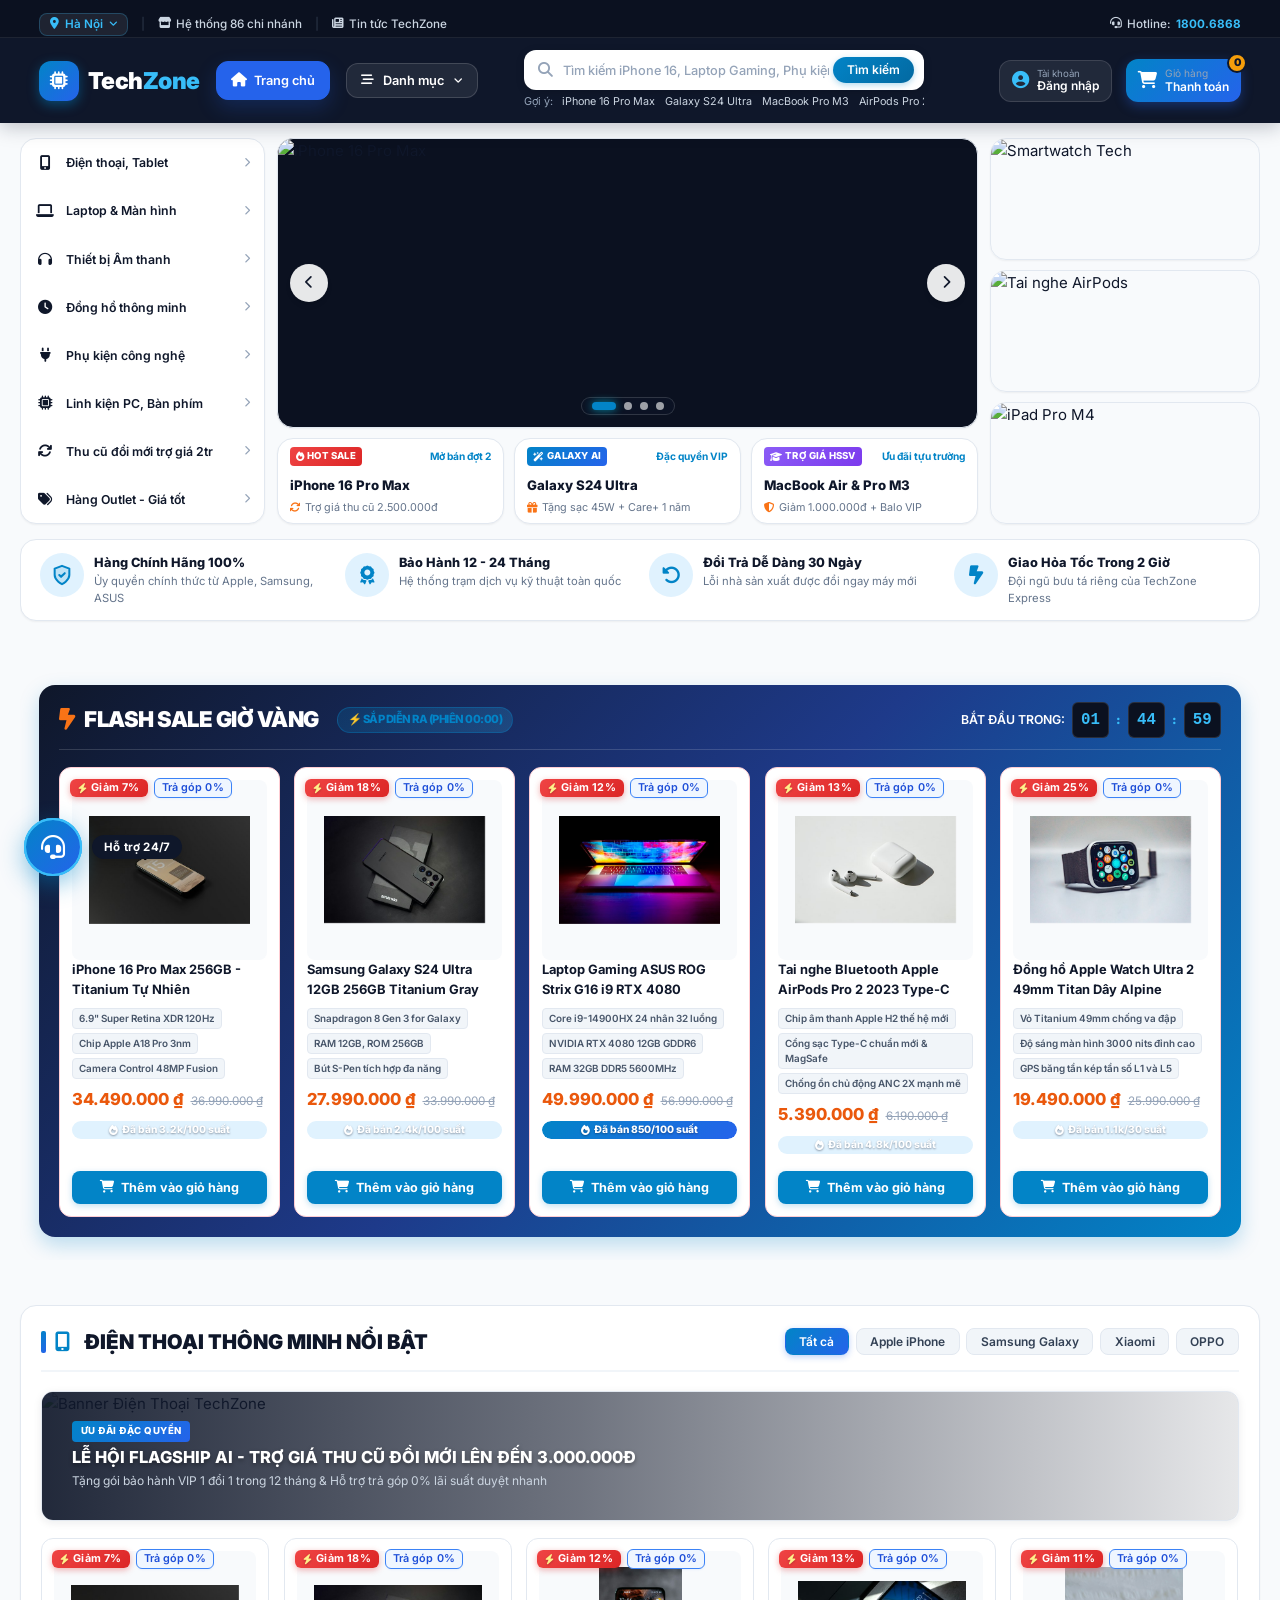
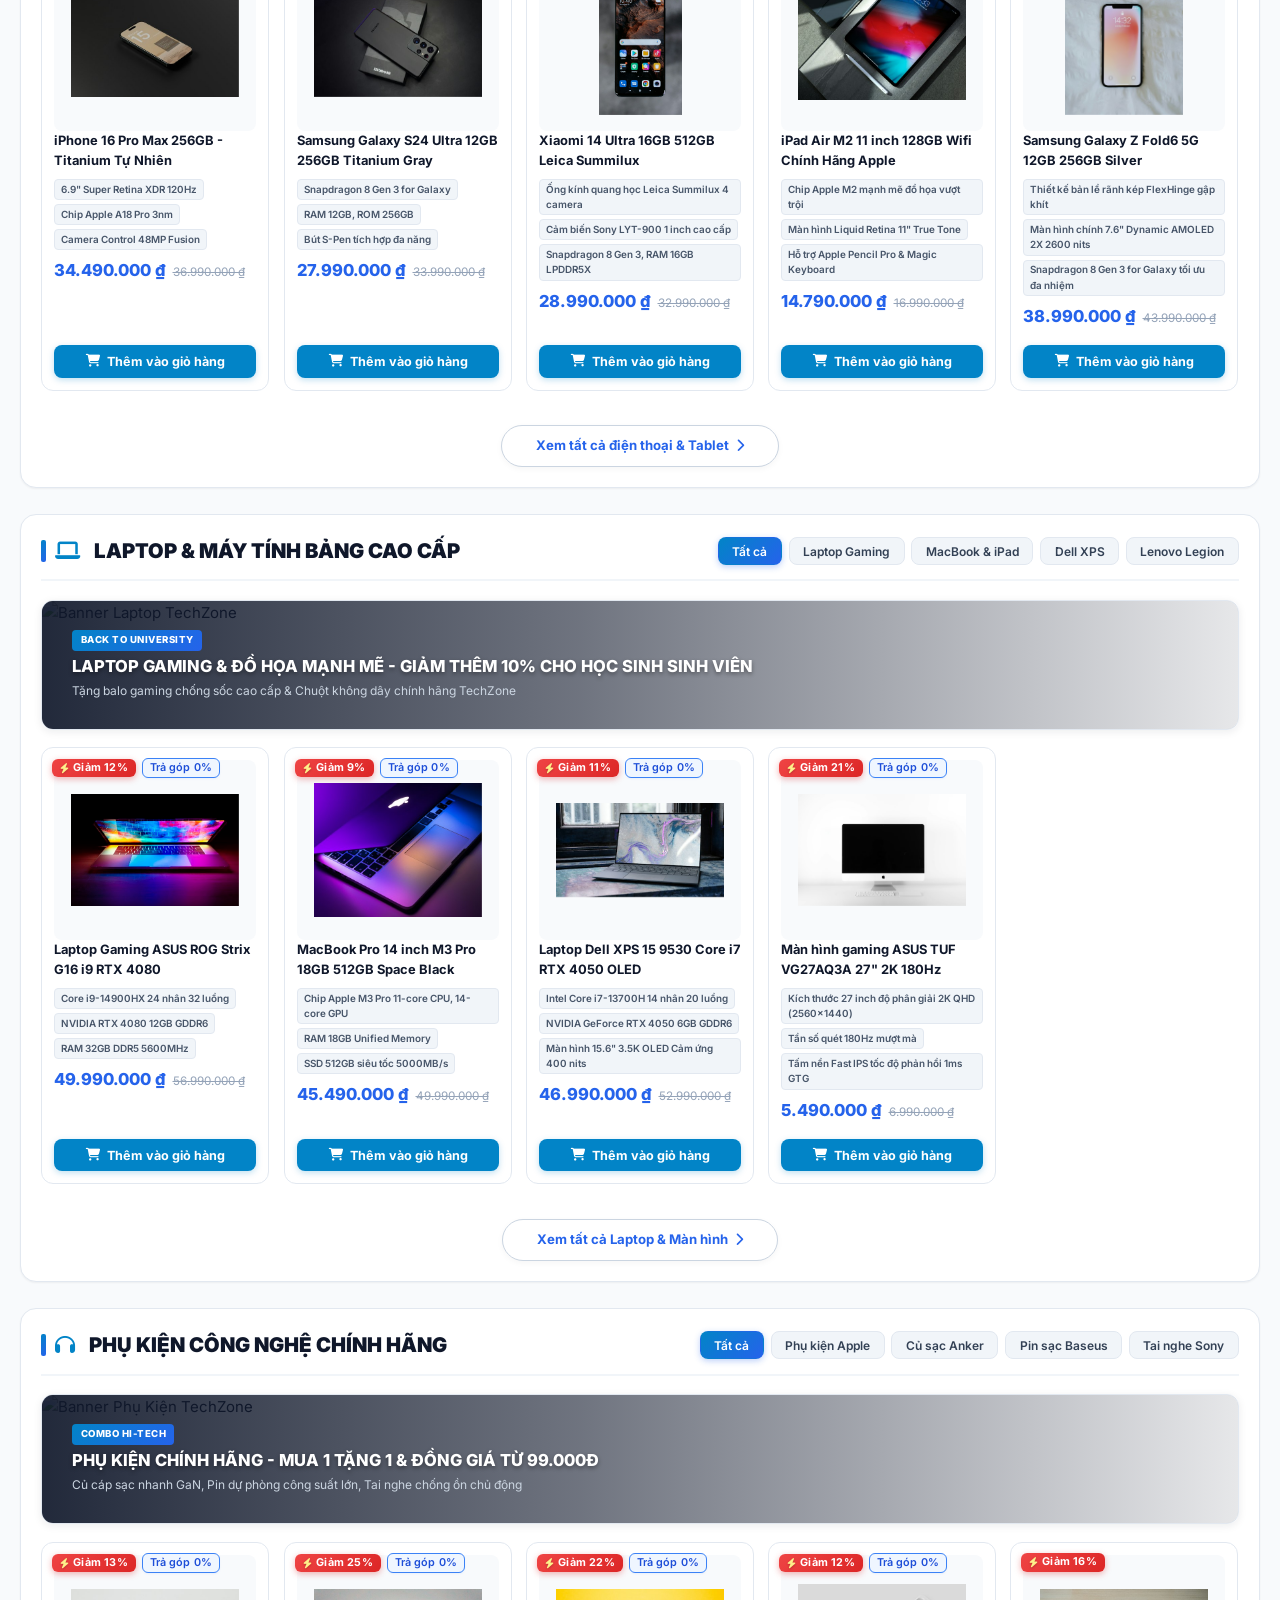
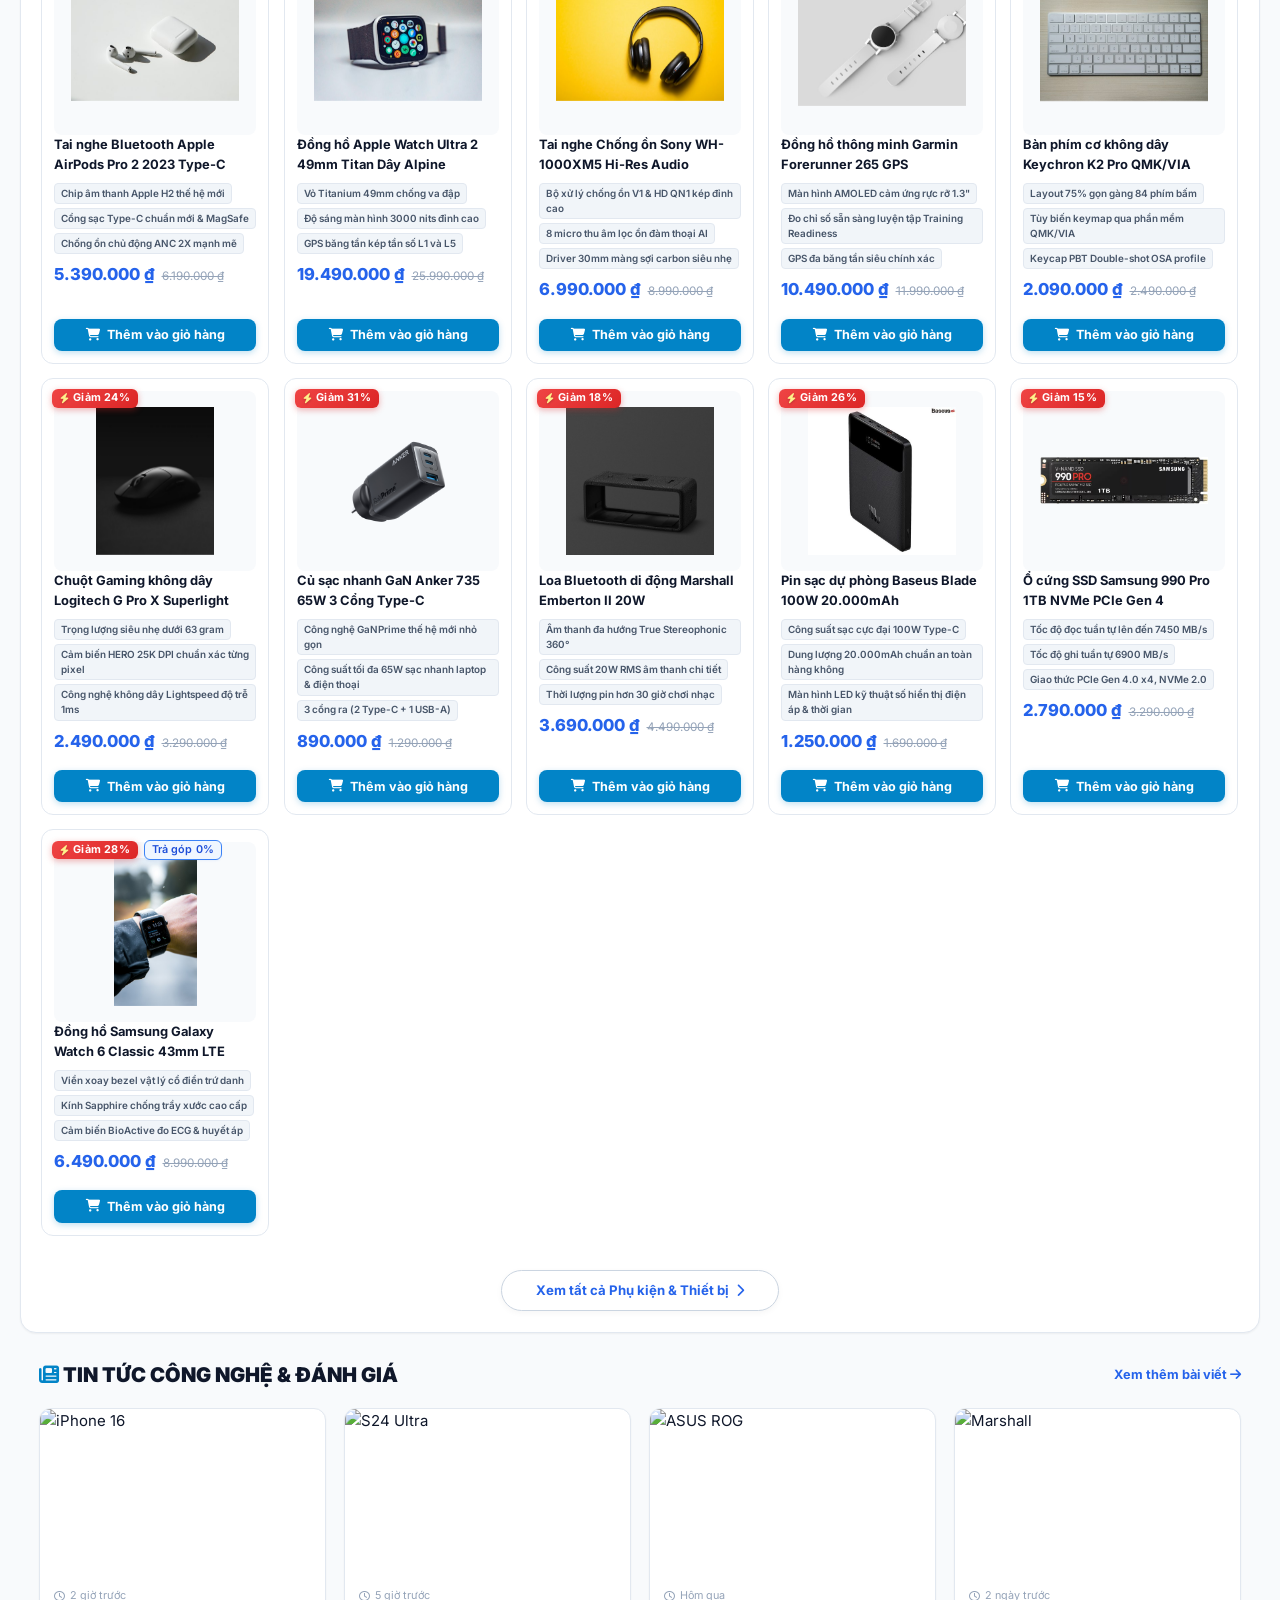
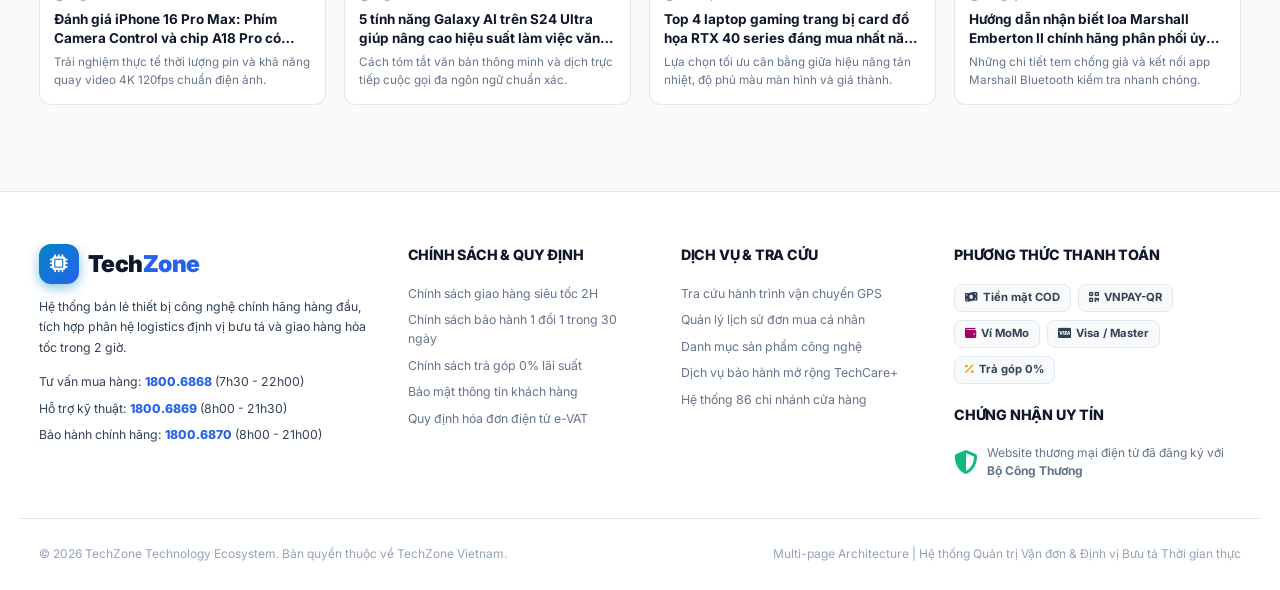
==== commit ee1c9ae1: "Merge pull request #2 from NguyenThiBaoVy/thanhtoan Chỉnh Sửa Hoàn Chỉnh Trang Web" ====
--- a/index.html
+++ b/index.html
@@ -12,6 +12,16 @@
   <link rel="stylesheet" href="css/style.css">
 </head>
 <body>
+  <!-- Page Transition Loader -->
+  <div id="pageLoader" class="page-loader-overlay">
+    <div class="loader-spinner-wrap">
+      <div class="loader-spinner"></div>
+      <div class="loader-brand">
+        <span class="loader-dot"></span> TechZone
+      </div>
+    </div>
+  </div>
+
 
   <!-- ========================================================================
        1. HEADER ĐA TẦNG (MULTI-TIER HEADER)
@@ -33,29 +43,30 @@
               <div class="tz-dropdown-header">
                 <i class="fa-solid fa-map-location-dot"></i>
                 <span>Chọn khu vực nhận hàng:</span>
+                <button type="button" class="tz-location-close-btn location-modal-close" aria-label="Đóng chọn khu vực" onclick="closeLocationModal()">&times;</button>
               </div>
               <ul class="tz-location-list">
-                <li class="tz-location-item" data-city="Hà Nội" role="option">
+                <li class="tz-location-item" data-city="Hà Nội" onclick="selectLocation('Hà Nội')" role="option">
                   <span class="tz-city-name"><i class="fa-solid fa-building"></i> Hà Nội</span>
                   <i class="fa-solid fa-check tz-city-check"></i>
                 </li>
-                <li class="tz-location-item" data-city="TP. Hồ Chí Minh" role="option">
+                <li class="tz-location-item" data-city="TP. Hồ Chí Minh" onclick="selectLocation('TP. Hồ Chí Minh')" role="option">
                   <span class="tz-city-name"><i class="fa-solid fa-building"></i> TP. Hồ Chí Minh</span>
                   <i class="fa-solid fa-check tz-city-check"></i>
                 </li>
-                <li class="tz-location-item" data-city="Đà Nẵng" role="option">
+                <li class="tz-location-item" data-city="Đà Nẵng" onclick="selectLocation('Đà Nẵng')" role="option">
                   <span class="tz-city-name"><i class="fa-solid fa-building"></i> Đà Nẵng</span>
                   <i class="fa-solid fa-check tz-city-check"></i>
                 </li>
-                <li class="tz-location-item" data-city="Cần Thơ" role="option">
+                <li class="tz-location-item" data-city="Cần Thơ" onclick="selectLocation('Cần Thơ')" role="option">
                   <span class="tz-city-name"><i class="fa-solid fa-building"></i> Cần Thơ</span>
                   <i class="fa-solid fa-check tz-city-check"></i>
                 </li>
-                <li class="tz-location-item" data-city="Hải Phòng" role="option">
+                <li class="tz-location-item" data-city="Hải Phòng" onclick="selectLocation('Hải Phòng')" role="option">
                   <span class="tz-city-name"><i class="fa-solid fa-building"></i> Hải Phòng</span>
                   <i class="fa-solid fa-check tz-city-check"></i>
                 </li>
-                <li class="tz-location-item" data-city="Đồng Nai" role="option">
+                <li class="tz-location-item" data-city="Đồng Nai" onclick="selectLocation('Đồng Nai')" role="option">
                   <span class="tz-city-name"><i class="fa-solid fa-building"></i> Đồng Nai</span>
                   <i class="fa-solid fa-check tz-city-check"></i>
                 </li>
@@ -169,11 +180,11 @@
         </div>
 
         <!-- Central Search Bar with Prominent Button -->
-        <div class="tz-search-wrapper">
+        <div class="tz-search-wrapper search-bar-wrapper header-search">
           <div class="tz-search-bar">
             <i class="fa-solid fa-magnifying-glass search-icon"></i>
             <input type="text" id="header-global-search" placeholder="Tìm kiếm iPhone 16, Laptop Gaming, Phụ kiện...">
-            <button type="button" class="tz-btn-search" onclick="location.href='products.html'">
+            <button type="button" class="tz-btn-search btn-search" onclick="location.href='products.html'">
               Tìm kiếm
             </button>
           </div>
@@ -187,19 +198,45 @@
         </div>
 
         <!-- Action Group on the Right -->
-        <div class="tz-header-actions">
+                <!-- Action Group on the Right (Tách rời độc lập Tài khoản và Giỏ hàng, khoảng cách 16px) -->
+        <div class="tz-header-actions header-right-actions">
           
-          <!-- Single Order History / Đơn Mua Button (Mô hình Shopee: Không cần nhập mã) -->
-          <a href="history.html" class="tz-nav-btn" id="nav-orders-btn" title="Đơn mua & Tra cứu lộ trình">
-            <i class="fa-solid fa-box-archive"></i>
-            <div class="meta">
-              <span class="sub">Quản lý</span>
-              <span>Đơn mua</span>
-            </div>
-          </a>
-
-          <!-- Cart Button with Count Badge -->
-          <a href="checkout.html" class="tz-nav-btn tz-cart-btn" title="Xem giỏ hàng TechZone">
+          <!-- Khối Tài khoản độc lập -->
+          <div class="tz-user-wrapper user-account-wrapper" id="tz-user-wrapper">
+            <a href="login.html" class="tz-user-btn" id="tz-user-btn" title="Tài khoản" onclick="if(window.toggleUserDropdown) { toggleUserDropdown(event); }">
+              <i class="fa-solid fa-circle-user"></i>
+              <div class="meta">
+                <span class="sub">Tài khoản</span>
+                <span id="tz-user-name-display">Đăng nhập</span>
+              </div>
+            </a>
+            <div class="tz-user-dropdown user-dropdown-menu" id="tz-user-dropdown">
+              <div class="tz-user-dropdown-header">
+                <i class="fa-solid fa-user-check"></i>
+                <span id="tz-dropdown-greeting">Xin chào, Bạn!</span>
+              </div>
+              <a href="history.html" class="tz-user-dropdown-item">
+                <i class="fa-solid fa-clock-rotate-left"></i>
+                <span>Đơn mua của tôi</span>
+              </a>
+              <a href="vouchers.html" class="tz-user-dropdown-item">
+                <span class="tz-dropdown-item-icon">🎟️</span>
+                <span>Kho voucher của tôi</span>
+                <span class="tz-dropdown-voucher-badge" id="userVoucherBadge" style="display: none;"></span>
+              </a>
+              <a href="profile.html" class="tz-user-dropdown-item" id="tz-btn-profile-info">
+                <i class="fa-solid fa-id-card"></i>
+                <span>Thông tin tài khoản</span>
+              </a>
+              <div class="tz-user-dropdown-item logout" id="tz-btn-logout">
+                <i class="fa-solid fa-arrow-right-from-bracket"></i>
+                <span>Đăng xuất</span>
+              </div>
+            </div>
+          </div>
+
+          <!-- Nút Giỏ hàng độc lập hoàn toàn -->
+          <a href="checkout.html" class="tz-nav-btn tz-cart-btn header-cart-btn" title="Xem giỏ hàng TechZone">
             <i class="fa-solid fa-cart-shopping"></i>
             <div class="meta">
               <span class="sub">Giỏ hàng</span>
@@ -209,7 +246,6 @@
           </a>
 
         </div>
-
       </div>
     </div>
   </header>
@@ -223,166 +259,761 @@
     <section class="container hero-layout-section">
       <div class="hero-3cols-grid">
         
-        <!-- Cột trái: Sidebar Categories -->
+        <!-- Cột trái: Sidebar Categories với Flyout Mega Submenu 4 Cột -->
         <aside class="tz-sidebar-menu">
           
-          <!-- Item 1: Điện thoại -->
-          <div class="tz-menu-item">
+          <!-- Item 1: Điện thoại, Tablet -->
+          <div class="tz-menu-item" data-category="phone">
             <div class="tz-menu-item-left">
               <i class="fa-solid fa-mobile-screen-button"></i>
               <span>Điện thoại, Tablet</span>
             </div>
             <i class="fa-solid fa-chevron-right arrow"></i>
             
-            <!-- Flyout Submenu -->
+            <!-- Flyout Mega Submenu 4 Cột -->
             <div class="tz-flyout-menu">
-              <div class="flyout-block">
-                <h5>Thương hiệu nổi bật</h5>
-                <div class="flyout-items-list">
-                  <a href="products.html">Apple iPhone</a>
-                  <a href="products.html">Samsung Galaxy</a>
-                  <a href="products.html">Xiaomi Series</a>
-                  <a href="products.html">OPPO Flagship</a>
-                  <a href="products.html">vivo, Realme</a>
-                </div>
-              </div>
-              <div class="flyout-block">
-                <h5>Mức giá chọn lọc</h5>
-                <div class="flyout-items-list">
-                  <a href="products.html">Dưới 5 triệu</a>
-                  <a href="products.html">Từ 5 - 12 triệu</a>
-                  <a href="products.html">Từ 12 - 20 triệu</a>
-                  <a href="products.html">Cao cấp trên 20 triệu</a>
-                </div>
-              </div>
-              <div class="flyout-block">
-                <h5>Máy tính bảng Tablet</h5>
-                <div class="flyout-items-list">
-                  <a href="products.html">iPad Pro M4 / iPad Air</a>
-                  <a href="products.html">Samsung Galaxy Tab S9</a>
-                  <a href="products.html">Xiaomi Pad 6</a>
-                </div>
+              <!-- Cột 1: THƯƠNG HIỆU HÀNG ĐẦU -->
+              <div class="flyout-col">
+                <div class="flyout-col-title">
+                  <i class="fa-solid fa-crown"></i>
+                  <span>Thương hiệu hàng đầu</span>
+                </div>
+                <div class="flyout-brand-list">
+                  <a href="products.html?category=phone&brand=Apple" class="flyout-brand-item"><i class="fa-solid fa-chevron-right"></i> APPLE IPHONE</a>
+                  <a href="products.html?category=phone&brand=Samsung" class="flyout-brand-item"><i class="fa-solid fa-chevron-right"></i> SAMSUNG GALAXY</a>
+                  <a href="products.html?category=phone&brand=Xiaomi" class="flyout-brand-item"><i class="fa-solid fa-chevron-right"></i> XIAOMI OFFICIAL</a>
+                  <a href="products.html?category=phone&brand=OPPO" class="flyout-brand-item"><i class="fa-solid fa-chevron-right"></i> OPPO FLAGSHIP</a>
+                  <a href="products.html?category=phone&q=vivo" class="flyout-brand-item"><i class="fa-solid fa-chevron-right"></i> VIVO & REALME</a>
+                  <a href="products.html?category=phone&q=iPad" class="flyout-brand-item"><i class="fa-solid fa-chevron-right"></i> IPAD APPLE</a>
+                  <a href="products.html?category=phone&q=Galaxy Tab" class="flyout-brand-item"><i class="fa-solid fa-chevron-right"></i> ANDROID TAB</a>
+                </div>
+              </div>
+
+              <!-- Cột 2: PHÂN KHÚC & NHU CẦU -->
+              <div class="flyout-col">
+                <div class="flyout-col-title">
+                  <i class="fa-solid fa-layer-group"></i>
+                  <span>Phân khúc & Nhu cầu</span>
+                </div>
+                <div class="flyout-segment-list">
+                  <a href="products.html?category=phone&q=Flagship" class="flyout-segment-item">Flagship trên 20 triệu</a>
+                  <a href="products.html?category=phone&q=Cận cao cấp" class="flyout-segment-item">Cận cao cấp 12 - 20 triệu</a>
+                  <a href="products.html?category=phone&q=Tầm trung" class="flyout-segment-item">Tầm trung 5 - 12 triệu</a>
+                  <a href="products.html?category=phone&q=Giá rẻ" class="flyout-segment-item">Phổ thông dưới 5 triệu</a>
+                  <a href="products.html?category=phone&q=Gaming" class="flyout-segment-item">Smartphone Chuyên Game</a>
+                  <a href="products.html?category=phone&q=Tablet" class="flyout-segment-item">Tablet Vẽ & Đồ họa</a>
+                  <a href="products.html?category=phone&q=Pin trâu" class="flyout-segment-item">Pin khủng trên 5.000mAh</a>
+                </div>
+              </div>
+
+              <!-- Cột 3: DÒNG SẢN PHẨM BÁN CHẠY -->
+              <div class="flyout-col">
+                <div class="flyout-col-title">
+                  <i class="fa-solid fa-fire" style="color: #ef4444;"></i>
+                  <span>Sản phẩm bán chạy</span>
+                </div>
+                <div class="flyout-bestseller-list">
+                  <a href="products.html?q=iPhone 16 Pro Max" class="flyout-bestseller-item">
+                    <span>iPhone 16 Pro Max</span>
+                    <span class="flyout-badge hot">HOT</span>
+                  </a>
+                  <a href="products.html?q=iPhone 15" class="flyout-bestseller-item">
+                    <span>iPhone 15 128GB</span>
+                    <span class="flyout-badge best">BEST</span>
+                  </a>
+                  <a href="products.html?q=Galaxy S24 Ultra" class="flyout-bestseller-item">
+                    <span>Galaxy S24 Ultra</span>
+                    <span class="flyout-badge new">AI NEW</span>
+                  </a>
+                  <a href="products.html?q=Galaxy Z Fold" class="flyout-bestseller-item">
+                    <span>Galaxy Z Fold6 5G</span>
+                    <span class="flyout-badge sale">-18%</span>
+                  </a>
+                  <a href="products.html?q=iPad Air M2" class="flyout-bestseller-item">
+                    <span>iPad Air M2 11"</span>
+                    <span class="flyout-badge hot">HOT</span>
+                  </a>
+                  <a href="products.html?q=Xiaomi 14" class="flyout-bestseller-item">
+                    <span>Xiaomi 14 Ultra</span>
+                    <span class="flyout-badge sale">-15%</span>
+                  </a>
+                </div>
+              </div>
+
+              <!-- Cột 4: BANNER PROMO MINI -->
+              <div class="flyout-col">
+                <a href="products.html?category=phone" class="flyout-promo-card">
+                  <div class="flyout-promo-tag"><i class="fa-solid fa-bolt"></i> Giảm đến 40%</div>
+                  <h6 class="flyout-promo-title">Tuần Lễ iPhone 16 Series</h6>
+                  <p class="flyout-promo-sub">Trợ giá thu cũ 2Tr + Trả góp 0% lãi suất qua thẻ tín dụng</p>
+                  <div class="flyout-promo-img-wrap">
+                    <img src="https://images.unsplash.com/photo-1695048133142-1a20484d2569?w=300&q=80" alt="iPhone 16 Pro Max">
+                  </div>
+                  <div class="flyout-promo-btn">
+                    <span>Khám phá ngay</span> <i class="fa-solid fa-arrow-right"></i>
+                  </div>
+                </a>
               </div>
             </div>
           </div>
 
           <!-- Item 2: Laptop & Màn hình -->
-          <div class="tz-menu-item">
+          <div class="tz-menu-item" data-category="laptop">
             <div class="tz-menu-item-left">
               <i class="fa-solid fa-laptop"></i>
               <span>Laptop & Màn hình</span>
             </div>
             <i class="fa-solid fa-chevron-right arrow"></i>
 
+            <!-- Flyout Mega Submenu 4 Cột -->
             <div class="tz-flyout-menu">
-              <div class="flyout-block">
-                <h5>Dòng máy tuyển chọn</h5>
-                <div class="flyout-items-list">
-                  <a href="products.html">MacBook Pro & Air</a>
-                  <a href="products.html">ASUS ROG Gaming</a>
-                  <a href="products.html">Dell XPS Cao cấp</a>
-                  <a href="products.html">Lenovo Legion 5</a>
-                  <a href="products.html">Acer Predator, Nitro</a>
-                </div>
-              </div>
-              <div class="flyout-block">
-                <h5>Nhu cầu công việc</h5>
-                <div class="flyout-items-list">
-                  <a href="products.html">Laptop Gaming đỉnh cao</a>
-                  <a href="products.html">Văn phòng - Doanh nhân</a>
-                  <a href="products.html">Đồ họa 3D & AI Tech</a>
-                  <a href="products.html">Mỏng nhẹ di động</a>
-                </div>
-              </div>
-              <div class="flyout-block">
-                <h5>Màn hình đồ họa & Game</h5>
-                <div class="flyout-items-list">
-                  <a href="products.html">Màn hình 2K, 4K UHD</a>
-                  <a href="products.html">Màn hình tần số 240Hz</a>
-                  <a href="products.html">Màn hình cong UltraWide</a>
-                </div>
-              </div>
-            </div>
-          </div>
-
-          <!-- Item 3: Thiết bị âm thanh -->
-          <div class="tz-menu-item">
+              <!-- Cột 1: THƯƠNG HIỆU HÀNG ĐẦU -->
+              <div class="flyout-col">
+                <div class="flyout-col-title">
+                  <i class="fa-solid fa-crown"></i>
+                  <span>Thương hiệu hàng đầu</span>
+                </div>
+                <div class="flyout-brand-list">
+                  <a href="products.html?category=laptop&brand=Apple" class="flyout-brand-item"><i class="fa-solid fa-chevron-right"></i> APPLE MACBOOK</a>
+                  <a href="products.html?category=laptop&brand=Asus" class="flyout-brand-item"><i class="fa-solid fa-chevron-right"></i> ASUS ROG GAMING</a>
+                  <a href="products.html?category=laptop&brand=Dell" class="flyout-brand-item"><i class="fa-solid fa-chevron-right"></i> DELL TECHNOLOGIES</a>
+                  <a href="products.html?category=laptop&brand=Lenovo" class="flyout-brand-item"><i class="fa-solid fa-chevron-right"></i> LENOVO LEGION</a>
+                  <a href="products.html?category=laptop&brand=Acer" class="flyout-brand-item"><i class="fa-solid fa-chevron-right"></i> ACER PREDATOR</a>
+                  <a href="products.html?category=laptop&brand=HP" class="flyout-brand-item"><i class="fa-solid fa-chevron-right"></i> HP PAVILION</a>
+                  <a href="products.html?category=laptop&q=LG Gram" class="flyout-brand-item"><i class="fa-solid fa-chevron-right"></i> LG GRAM SIÊU NHẸ</a>
+                </div>
+              </div>
+
+              <!-- Cột 2: PHÂN KHÚC & NHU CẦU -->
+              <div class="flyout-col">
+                <div class="flyout-col-title">
+                  <i class="fa-solid fa-layer-group"></i>
+                  <span>Phân khúc & Nhu cầu</span>
+                </div>
+                <div class="flyout-segment-list">
+                  <a href="products.html?category=laptop&q=Gaming" class="flyout-segment-item">Laptop Gaming eSports</a>
+                  <a href="products.html?category=laptop&q=Đồ họa" class="flyout-segment-item">Đồ họa 3D & Kỹ thuật</a>
+                  <a href="products.html?category=laptop&q=Mỏng nhẹ" class="flyout-segment-item">Mỏng nhẹ Doanh nhân</a>
+                  <a href="products.html?category=laptop&q=Sinh viên" class="flyout-segment-item">Học sinh - Sinh viên</a>
+                  <a href="products.html?category=laptop&q=Màn hình 4K" class="flyout-segment-item">Màn hình 4K Đồ họa</a>
+                  <a href="products.html?category=laptop&q=Màn hình cong" class="flyout-segment-item">Màn hình Cong 240Hz</a>
+                  <a href="products.html?category=laptop&q=Workstation" class="flyout-segment-item">Máy trạm Workstation</a>
+                </div>
+              </div>
+
+              <!-- Cột 3: DÒNG SẢN PHẨM BÁN CHẠY -->
+              <div class="flyout-col">
+                <div class="flyout-col-title">
+                  <i class="fa-solid fa-fire" style="color: #ef4444;"></i>
+                  <span>Sản phẩm bán chạy</span>
+                </div>
+                <div class="flyout-bestseller-list">
+                  <a href="products.html?q=MacBook Pro M3" class="flyout-bestseller-item">
+                    <span>MacBook Pro M3 Max</span>
+                    <span class="flyout-badge hot">HOT</span>
+                  </a>
+                  <a href="products.html?q=ROG Strix" class="flyout-bestseller-item">
+                    <span>ASUS ROG Strix G16</span>
+                    <span class="flyout-badge hot">HOT</span>
+                  </a>
+                  <a href="products.html?q=Dell XPS" class="flyout-bestseller-item">
+                    <span>Dell XPS 15 9530</span>
+                    <span class="flyout-badge best">BEST</span>
+                  </a>
+                  <a href="products.html?q=Legion 5" class="flyout-bestseller-item">
+                    <span>Lenovo Legion Pro 5</span>
+                    <span class="flyout-badge new">NEW</span>
+                  </a>
+                  <a href="products.html?q=MacBook Air" class="flyout-bestseller-item">
+                    <span>MacBook Air M3 13"</span>
+                    <span class="flyout-badge sale">-12%</span>
+                  </a>
+                  <a href="products.html?q=Màn hình ASUS" class="flyout-bestseller-item">
+                    <span>Màn hình TUF 27" 2K</span>
+                    <span class="flyout-badge sale">SALE</span>
+                  </a>
+                </div>
+              </div>
+
+              <!-- Cột 4: BANNER PROMO MINI -->
+              <div class="flyout-col">
+                <a href="products.html?category=laptop" class="flyout-promo-card">
+                  <div class="flyout-promo-tag"><i class="fa-solid fa-gamepad"></i> Giảm đến 30%</div>
+                  <h6 class="flyout-promo-title">Laptop Gaming & Workstation</h6>
+                  <p class="flyout-promo-sub">Tặng Balo ROG chính hãng + Chuột Gaming không dây</p>
+                  <div class="flyout-promo-img-wrap">
+                    <img src="https://images.unsplash.com/photo-1517336714731-489689fd1ca8?w=300&q=80" alt="MacBook & Laptop Gaming">
+                  </div>
+                  <div class="flyout-promo-btn">
+                    <span>Xem deal hot</span> <i class="fa-solid fa-arrow-right"></i>
+                  </div>
+                </a>
+              </div>
+            </div>
+          </div>
+
+          <!-- Item 3: Thiết bị Âm thanh -->
+          <div class="tz-menu-item" data-category="audio">
             <div class="tz-menu-item-left">
               <i class="fa-solid fa-headphones"></i>
-              <span>Thiết bị âm thanh</span>
+              <span>Thiết bị Âm thanh</span>
             </div>
             <i class="fa-solid fa-chevron-right arrow"></i>
+            
+            <!-- Flyout Mega Submenu 4 Cột -->
             <div class="tz-flyout-menu">
-              <div class="flyout-block">
-                <h5>Tai nghe không dây</h5>
-                <div class="flyout-items-list">
-                  <a href="products.html">AirPods Apple</a>
-                  <a href="products.html">Sony WH-1000XM5</a>
-                  <a href="products.html">Marshall Major</a>
-                  <a href="products.html">JBL, Bose</a>
-                </div>
-              </div>
-              <div class="flyout-block">
-                <h5>Loa Bluetooth di động</h5>
-                <div class="flyout-items-list">
-                  <a href="products.html">Marshall Emberton II</a>
-                  <a href="products.html">JBL Charge, Flip</a>
-                  <a href="products.html">Harman Kardon</a>
-                </div>
-              </div>
-              <div class="flyout-block">
-                <h5>Micro & Audio DAC</h5>
-                <div class="flyout-items-list">
-                  <a href="products.html">Micro Podcast, Livestream</a>
-                  <a href="products.html">DAC giải mã Hi-Res</a>
-                </div>
-              </div>
-            </div>
-          </div>
-
-          <!-- Item 4: Smartwatch -->
-          <div class="tz-menu-item">
+              <!-- Cột 1: THƯƠNG HIỆU HÀNG ĐẦU -->
+              <div class="flyout-col">
+                <div class="flyout-col-title">
+                  <i class="fa-solid fa-crown"></i>
+                  <span>Thương hiệu hàng đầu</span>
+                </div>
+                <div class="flyout-brand-list">
+                  <a href="products.html?category=audio&brand=Apple" class="flyout-brand-item"><i class="fa-solid fa-chevron-right"></i> APPLE AIRPODS</a>
+                  <a href="products.html?category=audio&brand=Sony" class="flyout-brand-item"><i class="fa-solid fa-chevron-right"></i> SONY AUDIO</a>
+                  <a href="products.html?category=audio&brand=Marshall" class="flyout-brand-item"><i class="fa-solid fa-chevron-right"></i> MARSHALL SPEAKER</a>
+                  <a href="products.html?category=audio&brand=JBL" class="flyout-brand-item"><i class="fa-solid fa-chevron-right"></i> JBL PRO SOUND</a>
+                  <a href="products.html?category=audio&brand=Bose" class="flyout-brand-item"><i class="fa-solid fa-chevron-right"></i> BOSE AUDIO</a>
+                  <a href="products.html?category=audio&q=Sennheiser" class="flyout-brand-item"><i class="fa-solid fa-chevron-right"></i> SENNHEISER</a>
+                  <a href="products.html?category=audio&q=Shure" class="flyout-brand-item"><i class="fa-solid fa-chevron-right"></i> SHURE MICRO</a>
+                </div>
+              </div>
+
+              <!-- Cột 2: PHÂN KHÚC & NHU CẦU -->
+              <div class="flyout-col">
+                <div class="flyout-col-title">
+                  <i class="fa-solid fa-layer-group"></i>
+                  <span>Phân khúc & Nhu cầu</span>
+                </div>
+                <div class="flyout-segment-list">
+                  <a href="products.html?category=audio&q=Chống ồn" class="flyout-segment-item">Tai nghe Chống ồn chủ động (ANC)</a>
+                  <a href="products.html?category=audio&q=Chụp tai" class="flyout-segment-item">Tai nghe Chụp tai Over-Ear</a>
+                  <a href="products.html?category=audio&q=Loa Bluetooth" class="flyout-segment-item">Loa Bluetooth di động chống nước</a>
+                  <a href="products.html?category=audio&q=Soundbar" class="flyout-segment-item">Loa Soundbar TV Phòng khách</a>
+                  <a href="products.html?category=audio&q=Micro" class="flyout-segment-item">Micro Thu âm Podcast & Live</a>
+                  <a href="products.html?category=audio&q=DAC" class="flyout-segment-item">DAC giải mã Hi-Res Audio</a>
+                  <a href="products.html?category=audio&q=Thể thao" class="flyout-segment-item">Tai nghe thể thao chống nước IPX8</a>
+                </div>
+              </div>
+
+              <!-- Cột 3: DÒNG SẢN PHẨM BÁN CHẠY -->
+              <div class="flyout-col">
+                <div class="flyout-col-title">
+                  <i class="fa-solid fa-fire" style="color: #ef4444;"></i>
+                  <span>Sản phẩm bán chạy</span>
+                </div>
+                <div class="flyout-bestseller-list">
+                  <a href="products.html?q=AirPods Pro" class="flyout-bestseller-item">
+                    <span>AirPods Pro 2 USB-C</span>
+                    <span class="flyout-badge hot">HOT</span>
+                  </a>
+                  <a href="products.html?q=WH-1000XM5" class="flyout-bestseller-item">
+                    <span>Sony WH-1000XM5</span>
+                    <span class="flyout-badge best">BEST</span>
+                  </a>
+                  <a href="products.html?q=Emberton" class="flyout-bestseller-item">
+                    <span>Marshall Emberton II</span>
+                    <span class="flyout-badge hot">HOT</span>
+                  </a>
+                  <a href="products.html?q=JBL Charge 5" class="flyout-bestseller-item">
+                    <span>JBL Charge 5 IP67</span>
+                    <span class="flyout-badge sale">-25%</span>
+                  </a>
+                  <a href="products.html?q=AirPods 3" class="flyout-bestseller-item">
+                    <span>Apple AirPods 3</span>
+                    <span class="flyout-badge sale">SALE</span>
+                  </a>
+                  <a href="products.html?q=Bose QuietComfort" class="flyout-bestseller-item">
+                    <span>Bose QC Ultra ANC</span>
+                    <span class="flyout-badge new">NEW</span>
+                  </a>
+                </div>
+              </div>
+
+              <!-- Cột 4: BANNER PROMO MINI -->
+              <div class="flyout-col">
+                <a href="products.html?category=audio" class="flyout-promo-card">
+                  <div class="flyout-promo-tag"><i class="fa-solid fa-music"></i> Giảm đến 40%</div>
+                  <h6 class="flyout-promo-title">Âm Thanh Đỉnh Cao</h6>
+                  <p class="flyout-promo-sub">Trải nghiệm âm thanh Studio sống động cùng AirPods & Sony</p>
+                  <div class="flyout-promo-img-wrap">
+                    <img src="https://images.unsplash.com/photo-1505740420928-5e560c06d30e?w=300&q=80" alt="Headphones & Audio">
+                  </div>
+                  <div class="flyout-promo-btn">
+                    <span>Săn deal âm thanh</span> <i class="fa-solid fa-arrow-right"></i>
+                  </div>
+                </a>
+              </div>
+            </div>
+          </div>
+
+          <!-- Item 4: Đồng hồ thông minh -->
+          <div class="tz-menu-item" data-category="watch">
             <div class="tz-menu-item-left">
               <i class="fa-solid fa-clock"></i>
               <span>Đồng hồ thông minh</span>
             </div>
             <i class="fa-solid fa-chevron-right arrow"></i>
-          </div>
-
-          <!-- Item 5: Phụ kiện -->
-          <div class="tz-menu-item">
+
+            <!-- Flyout Mega Submenu 4 Cột -->
+            <div class="tz-flyout-menu">
+              <!-- Cột 1: THƯƠNG HIỆU HÀNG ĐẦU -->
+              <div class="flyout-col">
+                <div class="flyout-col-title">
+                  <i class="fa-solid fa-crown"></i>
+                  <span>Thương hiệu hàng đầu</span>
+                </div>
+                <div class="flyout-brand-list">
+                  <a href="products.html?category=watch&brand=Apple" class="flyout-brand-item"><i class="fa-solid fa-chevron-right"></i> APPLE WATCH</a>
+                  <a href="products.html?category=watch&brand=Samsung" class="flyout-brand-item"><i class="fa-solid fa-chevron-right"></i> GALAXY WATCH</a>
+                  <a href="products.html?category=watch&brand=Garmin" class="flyout-brand-item"><i class="fa-solid fa-chevron-right"></i> GARMIN CHẠY BỘ</a>
+                  <a href="products.html?category=watch&q=Huawei" class="flyout-brand-item"><i class="fa-solid fa-chevron-right"></i> HUAWEI WATCH</a>
+                  <a href="products.html?category=watch&q=Amazfit" class="flyout-brand-item"><i class="fa-solid fa-chevron-right"></i> AMAZFIT PIN KHỦNG</a>
+                  <a href="products.html?category=watch&q=Dây đeo" class="flyout-brand-item"><i class="fa-solid fa-chevron-right"></i> DÂY ĐEO & PHỤ KIỆN</a>
+                </div>
+              </div>
+
+              <!-- Cột 2: PHÂN KHÚC & NHU CẦU -->
+              <div class="flyout-col">
+                <div class="flyout-col-title">
+                  <i class="fa-solid fa-layer-group"></i>
+                  <span>Phân khúc & Nhu cầu</span>
+                </div>
+                <div class="flyout-segment-list">
+                  <a href="products.html?category=watch&q=Chạy bộ" class="flyout-segment-item">Thể thao chuyên nghiệp & Chạy bộ</a>
+                  <a href="products.html?category=watch&q=Sức khỏe" class="flyout-segment-item">Theo dõi sức khỏe & Tim mạch ECG</a>
+                  <a href="products.html?category=watch&q=Thời trang" class="flyout-segment-item">Doanh nhân sang trọng</a>
+                  <a href="products.html?category=watch&q=Trẻ em" class="flyout-segment-item">Đồng hồ trẻ em định vị GPS</a>
+                  <a href="products.html?category=watch&q=Nghe gọi" class="flyout-segment-item">Dưới 3 triệu hỗ trợ nghe gọi</a>
+                  <a href="products.html?category=watch&q=Pin bền" class="flyout-segment-item">Pin siêu bền trên 14 ngày</a>
+                </div>
+              </div>
+
+              <!-- Cột 3: DÒNG SẢN PHẨM BÁN CHẠY -->
+              <div class="flyout-col">
+                <div class="flyout-col-title">
+                  <i class="fa-solid fa-fire" style="color: #ef4444;"></i>
+                  <span>Sản phẩm bán chạy</span>
+                </div>
+                <div class="flyout-bestseller-list">
+                  <a href="products.html?q=Apple Watch Ultra" class="flyout-bestseller-item">
+                    <span>Apple Watch Ultra 2</span>
+                    <span class="flyout-badge hot">HOT</span>
+                  </a>
+                  <a href="products.html?q=Apple Watch Series 9" class="flyout-bestseller-item">
+                    <span>Apple Watch Series 9</span>
+                    <span class="flyout-badge best">BEST</span>
+                  </a>
+                  <a href="products.html?q=Galaxy Watch 6" class="flyout-bestseller-item">
+                    <span>Galaxy Watch 6 Classic</span>
+                    <span class="flyout-badge sale">-20%</span>
+                  </a>
+                  <a href="products.html?q=Forerunner 265" class="flyout-bestseller-item">
+                    <span>Garmin Forerunner 265</span>
+                    <span class="flyout-badge hot">HOT</span>
+                  </a>
+                  <a href="products.html?q=Apple Watch SE" class="flyout-bestseller-item">
+                    <span>Apple Watch SE 2023</span>
+                    <span class="flyout-badge sale">SALE</span>
+                  </a>
+                  <a href="products.html?q=Garmin Fenix" class="flyout-bestseller-item">
+                    <span>Garmin Fenix 7 Pro</span>
+                    <span class="flyout-badge new">NEW</span>
+                  </a>
+                </div>
+              </div>
+
+              <!-- Cột 4: BANNER PROMO MINI -->
+              <div class="flyout-col">
+                <a href="products.html?category=watch" class="flyout-promo-card">
+                  <div class="flyout-promo-tag"><i class="fa-solid fa-heart-pulse"></i> Giảm đến 35%</div>
+                  <h6 class="flyout-promo-title">Smartwatch Thể Thao & Sức Khỏe</h6>
+                  <p class="flyout-promo-sub">Theo dõi chỉ số sinh tồn 24/7 + Định vị đa tần GPS</p>
+                  <div class="flyout-promo-img-wrap">
+                    <img src="https://images.unsplash.com/photo-1523275335684-37898b6baf30?w=300&q=80" alt="Smartwatch Apple & Garmin">
+                  </div>
+                  <div class="flyout-promo-btn">
+                    <span>Khám phá ngay</span> <i class="fa-solid fa-arrow-right"></i>
+                  </div>
+                </a>
+              </div>
+            </div>
+          </div>
+
+          <!-- Item 5: Phụ kiện công nghệ -->
+          <div class="tz-menu-item" data-category="accessory">
             <div class="tz-menu-item-left">
               <i class="fa-solid fa-plug"></i>
               <span>Phụ kiện công nghệ</span>
             </div>
             <i class="fa-solid fa-chevron-right arrow"></i>
-          </div>
-
-          <!-- Item 6: Linh kiện PC -->
-          <div class="tz-menu-item">
+
+            <!-- Flyout Mega Submenu 4 Cột -->
+            <div class="tz-flyout-menu">
+              <!-- Cột 1: THƯƠNG HIỆU HÀNG ĐẦU -->
+              <div class="flyout-col">
+                <div class="flyout-col-title">
+                  <i class="fa-solid fa-crown"></i>
+                  <span>Thương hiệu hàng đầu</span>
+                </div>
+                <div class="flyout-brand-list">
+                  <a href="products.html?category=accessory&brand=Anker" class="flyout-brand-item"><i class="fa-solid fa-chevron-right"></i> ANKER INNOVATIONS</a>
+                  <a href="products.html?category=accessory&brand=Baseus" class="flyout-brand-item"><i class="fa-solid fa-chevron-right"></i> BASEUS OFFICIAL</a>
+                  <a href="products.html?category=accessory&q=Ugreen" class="flyout-brand-item"><i class="fa-solid fa-chevron-right"></i> UGREEN HI-SPEED</a>
+                  <a href="products.html?category=accessory&q=Belkin" class="flyout-brand-item"><i class="fa-solid fa-chevron-right"></i> BELKIN APPLE MFI</a>
+                  <a href="products.html?category=accessory&brand=Apple" class="flyout-brand-item"><i class="fa-solid fa-chevron-right"></i> CỦ SẠC APPLE ZIN</a>
+                  <a href="products.html?category=accessory&brand=Samsung" class="flyout-brand-item"><i class="fa-solid fa-chevron-right"></i> SAMSUNG CHÍNH HÃNG</a>
+                  <a href="products.html?category=accessory&q=UAG" class="flyout-brand-item"><i class="fa-solid fa-chevron-right"></i> ỐP LƯNG UAG QUÂN ĐỘI</a>
+                </div>
+              </div>
+
+              <!-- Cột 2: PHÂN KHÚC & NHU CẦU -->
+              <div class="flyout-col">
+                <div class="flyout-col-title">
+                  <i class="fa-solid fa-layer-group"></i>
+                  <span>Phân khúc & Nhu cầu</span>
+                </div>
+                <div class="flyout-segment-list">
+                  <a href="products.html?category=accessory&q=GaN" class="flyout-segment-item">Củ sạc nhanh GaN 30W - 140W</a>
+                  <a href="products.html?category=accessory&q=Cáp Type-C" class="flyout-segment-item">Cáp Type-C / Lightning bện dù</a>
+                  <a href="products.html?category=accessory&q=Pin dự phòng" class="flyout-segment-item">Pin sạc dự phòng 20.000mAh 65W</a>
+                  <a href="products.html?category=accessory&q=Hub" class="flyout-segment-item">Hub Type-C đa năng 8 in 1</a>
+                  <a href="products.html?category=accessory&q=Ốp lưng" class="flyout-segment-item">Ốp lưng chống sốc Magsafe</a>
+                  <a href="products.html?category=accessory&q=Cường lực" class="flyout-segment-item">Kính cường lực tràn viền 9D</a>
+                  <a href="products.html?category=accessory&q=Balo" class="flyout-segment-item">Balo & Túi chống sốc Laptop</a>
+                </div>
+              </div>
+
+              <!-- Cột 3: DÒNG SẢN PHẨM BÁN CHẠY -->
+              <div class="flyout-col">
+                <div class="flyout-col-title">
+                  <i class="fa-solid fa-fire" style="color: #ef4444;"></i>
+                  <span>Sản phẩm bán chạy</span>
+                </div>
+                <div class="flyout-bestseller-list">
+                  <a href="products.html?q=Anker 65W" class="flyout-bestseller-item">
+                    <span>Sạc GaN Anker 65W 3 Cổng</span>
+                    <span class="flyout-badge hot">HOT</span>
+                  </a>
+                  <a href="products.html?q=Baseus 20000" class="flyout-bestseller-item">
+                    <span>Pin Baseus Blade 100W</span>
+                    <span class="flyout-badge best">BEST</span>
+                  </a>
+                  <a href="products.html?q=Ugreen 100W" class="flyout-bestseller-item">
+                    <span>Cáp Ugreen Type-C 100W</span>
+                    <span class="flyout-badge hot">HOT</span>
+                  </a>
+                  <a href="products.html?q=Hub Type-C" class="flyout-bestseller-item">
+                    <span>Hub Belkin Type-C 7 in 1</span>
+                    <span class="flyout-badge sale">-30%</span>
+                  </a>
+                  <a href="products.html?q=Sạc Magsafe" class="flyout-bestseller-item">
+                    <span>Đế sạc Magsafe 3 in 1</span>
+                    <span class="flyout-badge new">NEW</span>
+                  </a>
+                  <a href="products.html?q=Ốp lưng iPhone" class="flyout-bestseller-item">
+                    <span>Ốp lưng MagSafe Trong suốt</span>
+                    <span class="flyout-badge sale">SALE</span>
+                  </a>
+                </div>
+              </div>
+
+              <!-- Cột 4: BANNER PROMO MINI -->
+              <div class="flyout-col">
+                <a href="products.html?category=accessory" class="flyout-promo-card">
+                  <div class="flyout-promo-tag"><i class="fa-solid fa-tag"></i> Đồng giá từ 99K</div>
+                  <h6 class="flyout-promo-title">Hệ Sinh Thái Phụ Kiện GaN</h6>
+                  <p class="flyout-promo-sub">Bảo hành 1 đổi 1 trong 18 tháng chính hãng Anker & Baseus</p>
+                  <div class="flyout-promo-img-wrap">
+                    <img src="https://images.unsplash.com/photo-1583863788434-e58a36330cf0?w=300&q=80" alt="Phụ kiện củ cáp sạc">
+                  </div>
+                  <div class="flyout-promo-btn">
+                    <span>Mua phụ kiện</span> <i class="fa-solid fa-arrow-right"></i>
+                  </div>
+                </a>
+              </div>
+            </div>
+          </div>
+
+          <!-- Item 6: Linh kiện PC, Bàn phím -->
+          <div class="tz-menu-item" data-category="pc">
             <div class="tz-menu-item-left">
               <i class="fa-solid fa-microchip"></i>
               <span>Linh kiện PC, Bàn phím</span>
             </div>
             <i class="fa-solid fa-chevron-right arrow"></i>
-          </div>
-
-          <!-- Item 7: Thu cũ đổi mới -->
-          <div class="tz-menu-item" style="color: var(--tz-blue);">
+
+            <!-- Flyout Mega Submenu 4 Cột -->
+            <div class="tz-flyout-menu">
+              <!-- Cột 1: THƯƠNG HIỆU HÀNG ĐẦU -->
+              <div class="flyout-col">
+                <div class="flyout-col-title">
+                  <i class="fa-solid fa-crown"></i>
+                  <span>Thương hiệu hàng đầu</span>
+                </div>
+                <div class="flyout-brand-list">
+                  <a href="products.html?brand=Logitech" class="flyout-brand-item"><i class="fa-solid fa-chevron-right"></i> LOGITECH G GAMING</a>
+                  <a href="products.html?brand=Keychron" class="flyout-brand-item"><i class="fa-solid fa-chevron-right"></i> KEYCHRON CUSTOM</a>
+                  <a href="products.html?q=Razer" class="flyout-brand-item"><i class="fa-solid fa-chevron-right"></i> RAZER CHROMA RGB</a>
+                  <a href="products.html?brand=Kingston" class="flyout-brand-item"><i class="fa-solid fa-chevron-right"></i> KINGSTON FURY RAM</a>
+                  <a href="products.html?brand=Samsung" class="flyout-brand-item"><i class="fa-solid fa-chevron-right"></i> SAMSUNG SSD NVME</a>
+                  <a href="products.html?brand=Asus" class="flyout-brand-item"><i class="fa-solid fa-chevron-right"></i> ASUS ROG HARDWARE</a>
+                  <a href="products.html?q=Corsair" class="flyout-brand-item"><i class="fa-solid fa-chevron-right"></i> CORSAIR VENGEANCE</a>
+                </div>
+              </div>
+
+              <!-- Cột 2: PHÂN KHÚC & NHU CẦU -->
+              <div class="flyout-col">
+                <div class="flyout-col-title">
+                  <i class="fa-solid fa-layer-group"></i>
+                  <span>Phân khúc & Nhu cầu</span>
+                </div>
+                <div class="flyout-segment-list">
+                  <a href="products.html?q=Bàn phím cơ" class="flyout-segment-item">Bàn phím cơ Custom không dây</a>
+                  <a href="products.html?q=Chuột gaming" class="flyout-segment-item">Chuột Gaming siêu nhẹ 30K DPI</a>
+                  <a href="products.html?q=SSD NVMe" class="flyout-segment-item">Ổ cứng SSD NVMe PCIe Gen 4</a>
+                  <a href="products.html?q=RAM DDR5" class="flyout-segment-item">Bộ nhớ RAM DDR5 RGB tản nhiệt</a>
+                  <a href="products.html?q=Tai nghe gaming" class="flyout-segment-item">Tai nghe Gaming vòm 7.1</a>
+                  <a href="products.html?q=Ghế công thái học" class="flyout-segment-item">Ghế công thái học Ergonomic</a>
+                  <a href="products.html?q=Nguồn PC" class="flyout-segment-item">Nguồn máy tính Chuẩn 80 Plus</a>
+                </div>
+              </div>
+
+              <!-- Cột 3: DÒNG SẢN PHẨM BÁN CHẠY -->
+              <div class="flyout-col">
+                <div class="flyout-col-title">
+                  <i class="fa-solid fa-fire" style="color: #ef4444;"></i>
+                  <span>Sản phẩm bán chạy</span>
+                </div>
+                <div class="flyout-bestseller-list">
+                  <a href="products.html?q=Keychron K2" class="flyout-bestseller-item">
+                    <span>Keychron K2 Pro QMK</span>
+                    <span class="flyout-badge hot">HOT</span>
+                  </a>
+                  <a href="products.html?q=Logitech G Pro" class="flyout-bestseller-item">
+                    <span>Logitech G Pro X Superlight</span>
+                    <span class="flyout-badge best">BEST</span>
+                  </a>
+                  <a href="products.html?q=Samsung 990 Pro" class="flyout-bestseller-item">
+                    <span>SSD Samsung 990 Pro 1TB</span>
+                    <span class="flyout-badge hot">HOT</span>
+                  </a>
+                  <a href="products.html?q=Kingston Fury" class="flyout-bestseller-item">
+                    <span>RAM Kingston Fury 32GB</span>
+                    <span class="flyout-badge sale">-15%</span>
+                  </a>
+                  <a href="products.html?q=Razer DeathAdder" class="flyout-bestseller-item">
+                    <span>Razer DeathAdder V3 Pro</span>
+                    <span class="flyout-badge new">NEW</span>
+                  </a>
+                  <a href="products.html?q=Ghế công thái học" class="flyout-bestseller-item">
+                    <span>Ghế Sihoo M57 Lưới</span>
+                    <span class="flyout-badge sale">SALE</span>
+                  </a>
+                </div>
+              </div>
+
+              <!-- Cột 4: BANNER PROMO MINI -->
+              <div class="flyout-col">
+                <a href="products.html?q=gaming" class="flyout-promo-card">
+                  <div class="flyout-promo-tag"><i class="fa-solid fa-desktop"></i> Giảm đến 45%</div>
+                  <h6 class="flyout-promo-title">Góc Setup Gaming & Custom</h6>
+                  <p class="flyout-promo-sub">Nâng cấp cấu hình SSD, RAM, Bàn phím cơ & Chuột không dây</p>
+                  <div class="flyout-promo-img-wrap">
+                    <img src="https://images.unsplash.com/photo-1587829741301-dc798b83add3?w=300&q=80" alt="Bàn phím cơ và linh kiện PC">
+                  </div>
+                  <div class="flyout-promo-btn">
+                    <span>Build gear ngay</span> <i class="fa-solid fa-arrow-right"></i>
+                  </div>
+                </a>
+              </div>
+            </div>
+          </div>
+
+          <!-- Item 7: Thu cũ đổi mới trợ giá 2tr -->
+          <div class="tz-menu-item" data-category="tradein">
             <div class="tz-menu-item-left">
-              <i class="fa-solid fa-arrows-rotate" style="color: var(--tz-cyan);"></i>
+              <i class="fa-solid fa-arrows-rotate"></i>
               <span>Thu cũ đổi mới trợ giá 2tr</span>
             </div>
             <i class="fa-solid fa-chevron-right arrow"></i>
-          </div>
-
-          <!-- Item 8: Hàng Outlet -->
-          <div class="tz-menu-item">
+
+            <!-- Flyout Mega Submenu 4 Cột -->
+            <div class="tz-flyout-menu">
+              <!-- Cột 1: THƯƠNG HIỆU HÀNG ĐẦU -->
+              <div class="flyout-col">
+                <div class="flyout-col-title">
+                  <i class="fa-solid fa-crown"></i>
+                  <span>Thương hiệu thu đổi</span>
+                </div>
+                <div class="flyout-brand-list">
+                  <a href="products.html?filter=tradein&q=iPhone" class="flyout-brand-item"><i class="fa-solid fa-chevron-right"></i> THU ĐỔI IPHONE TẤT CẢ ĐỜI</a>
+                  <a href="products.html?filter=tradein&q=Samsung" class="flyout-brand-item"><i class="fa-solid fa-chevron-right"></i> THU ĐỔI SAMSUNG GALAXY</a>
+                  <a href="products.html?filter=tradein&q=MacBook" class="flyout-brand-item"><i class="fa-solid fa-chevron-right"></i> THU ĐỔI MACBOOK & IPAD</a>
+                  <a href="products.html?filter=tradein&q=Laptop" class="flyout-brand-item"><i class="fa-solid fa-chevron-right"></i> THU ĐỔI LAPTOP GAMING</a>
+                  <a href="products.html?filter=tradein&q=Apple Watch" class="flyout-brand-item"><i class="fa-solid fa-chevron-right"></i> THU ĐỔI APPLE WATCH</a>
+                  <a href="products.html?filter=tradein&q=Tai nghe" class="flyout-brand-item"><i class="fa-solid fa-chevron-right"></i> THU ĐỔI TAI NGHE & LOA</a>
+                </div>
+              </div>
+
+              <!-- Cột 2: PHÂN KHÚC & NHU CẦU -->
+              <div class="flyout-col">
+                <div class="flyout-col-title">
+                  <i class="fa-solid fa-shield-halved"></i>
+                  <span>Quy trình & Đặc quyền</span>
+                </div>
+                <div class="flyout-segment-list">
+                  <a href="products.html?filter=tradein" class="flyout-segment-item">Trợ giá tiền mặt 2.000.000đ khi lên đời</a>
+                  <a href="products.html?filter=tradein" class="flyout-segment-item">Thẩm định máy 5 phút tại cửa hàng</a>
+                  <a href="products.html?filter=tradein" class="flyout-segment-item">Máy cấn móp, trầy xước vẫn thu giá tốt</a>
+                  <a href="products.html?filter=tradein" class="flyout-segment-item">Thu máy không cần phụ kiện, không cần hộp</a>
+                  <a href="products.html?filter=tradein" class="flyout-segment-item">Trả góp 0% phần tiền chênh lệch</a>
+                  <a href="products.html?filter=tradein" class="flyout-segment-item">Nhận thu đổi tận nơi khu vực nội thành 2H</a>
+                </div>
+              </div>
+
+              <!-- Cột 3: DÒNG SẢN PHẨM BÁN CHẠY -->
+              <div class="flyout-col">
+                <div class="flyout-col-title">
+                  <i class="fa-solid fa-fire" style="color: #ef4444;"></i>
+                  <span>Gợi ý lên đời hot</span>
+                </div>
+                <div class="flyout-bestseller-list">
+                  <a href="products.html?q=iPhone 16 Pro Max" class="flyout-bestseller-item">
+                    <span>Lên đời iPhone 16 Pro Max</span>
+                    <span class="flyout-badge hot">HOT</span>
+                  </a>
+                  <a href="products.html?q=Galaxy S24 Ultra" class="flyout-bestseller-item">
+                    <span>Lên đời Galaxy S24 Ultra</span>
+                    <span class="flyout-badge hot">HOT</span>
+                  </a>
+                  <a href="products.html?q=MacBook Air M3" class="flyout-bestseller-item">
+                    <span>Lên đời MacBook Air M3</span>
+                    <span class="flyout-badge new">NEW</span>
+                  </a>
+                  <a href="products.html?q=ROG Strix" class="flyout-bestseller-item">
+                    <span>Lên đời ASUS ROG Strix</span>
+                    <span class="flyout-badge best">BEST</span>
+                  </a>
+                  <a href="products.html?q=iPad Pro M4" class="flyout-bestseller-item">
+                    <span>Lên đời iPad Pro M4</span>
+                    <span class="flyout-badge sale">SALE</span>
+                  </a>
+                  <a href="products.html?q=Galaxy Z Fold" class="flyout-bestseller-item">
+                    <span>Lên đời Galaxy Z Fold6</span>
+                    <span class="flyout-badge new">NEW</span>
+                  </a>
+                </div>
+              </div>
+
+              <!-- Cột 4: BANNER PROMO MINI -->
+              <div class="flyout-col">
+                <a href="products.html?filter=tradein" class="flyout-promo-card" style="background: linear-gradient(145deg, #022c22 0%, #064e3b 100%);">
+                  <div class="flyout-promo-tag" style="background: linear-gradient(135deg, #10b981, #059669);"><i class="fa-solid fa-rotate"></i> Trợ giá 2.000.000đ</div>
+                  <h6 class="flyout-promo-title">Thu Cũ Giá Cao Nhất Thị Trường</h6>
+                  <p class="flyout-promo-sub">Tiết kiệm chi phí lên đời thiết bị mới với thủ tục nhanh gọn 5 phút</p>
+                  <div class="flyout-promo-img-wrap">
+                    <img src="https://images.unsplash.com/photo-1592750475338-74b7b21085ab?w=300&q=80" alt="Trade-in Thu cũ đổi mới">
+                  </div>
+                  <div class="flyout-promo-btn" style="color: #6ee7b7; border-color: rgba(110, 231, 183, 0.3);">
+                    <span>Định giá máy ngay</span> <i class="fa-solid fa-arrow-right"></i>
+                  </div>
+                </a>
+              </div>
+            </div>
+          </div>
+
+          <!-- Item 8: Hàng Outlet - Giá tốt -->
+          <div class="tz-menu-item" data-category="outlet">
             <div class="tz-menu-item-left">
               <i class="fa-solid fa-tags"></i>
               <span>Hàng Outlet - Giá tốt</span>
             </div>
             <i class="fa-solid fa-chevron-right arrow"></i>
+
+            <!-- Flyout Mega Submenu 4 Cột -->
+            <div class="tz-flyout-menu">
+              <!-- Cột 1: THƯƠNG HIỆU HÀNG ĐẦU -->
+              <div class="flyout-col">
+                <div class="flyout-col-title">
+                  <i class="fa-solid fa-crown"></i>
+                  <span>Danh mục xả kho</span>
+                </div>
+                <div class="flyout-brand-list">
+                  <a href="products.html?filter=outlet&category=phone" class="flyout-brand-item"><i class="fa-solid fa-chevron-right"></i> ĐIỆN THOẠI TRƯNG BÀY 99%</a>
+                  <a href="products.html?filter=outlet&category=laptop" class="flyout-brand-item"><i class="fa-solid fa-chevron-right"></i> LAPTOP DEMO TRÔI BẢO HÀNH</a>
+                  <a href="products.html?filter=outlet&category=audio" class="flyout-brand-item"><i class="fa-solid fa-chevron-right"></i> TAI NGHE & LOA ĐỔI TRẢ</a>
+                  <a href="products.html?filter=outlet&category=accessory" class="flyout-brand-item"><i class="fa-solid fa-chevron-right"></i> PHỤ KIỆN XẢ KHO GIÁ SỐC</a>
+                  <a href="products.html?filter=outlet&category=watch" class="flyout-brand-item"><i class="fa-solid fa-chevron-right"></i> SMARTWATCH LIKE NEW</a>
+                  <a href="products.html?filter=outlet&category=pc" class="flyout-brand-item"><i class="fa-solid fa-chevron-right"></i> BÀN PHÍM & CHUỘT XẢ KHO</a>
+                </div>
+              </div>
+
+              <!-- Cột 2: PHÂN KHÚC & NHU CẦU -->
+              <div class="flyout-col">
+                <div class="flyout-col-title">
+                  <i class="fa-solid fa-certificate"></i>
+                  <span>Cam kết chất lượng</span>
+                </div>
+                <div class="flyout-segment-list">
+                  <a href="products.html?filter=outlet" class="flyout-segment-item">Máy nguyên bản 100% chưa qua sửa chữa</a>
+                  <a href="products.html?filter=outlet" class="flyout-segment-item">Bảo hành 1 đổi 1 trong 30 ngày đầu</a>
+                  <a href="products.html?filter=outlet" class="flyout-segment-item">Bảo hành chính hãng 6 - 12 tháng</a>
+                  <a href="products.html?filter=outlet" class="flyout-segment-item">Đầy đủ củ cáp phụ kiện zin theo máy</a>
+                  <a href="products.html?filter=outlet" class="flyout-segment-item">Được kiểm tra và dùng thử trước khi thanh toán</a>
+                  <a href="products.html?filter=outlet" class="flyout-segment-item">Hỗ trợ trả góp 0% lãi suất như máy mới</a>
+                </div>
+              </div>
+
+              <!-- Cột 3: DÒNG SẢN PHẨM BÁN CHẠY -->
+              <div class="flyout-col">
+                <div class="flyout-col-title">
+                  <i class="fa-solid fa-fire" style="color: #ef4444;"></i>
+                  <span>Deal sốc Outlet</span>
+                </div>
+                <div class="flyout-bestseller-list">
+                  <a href="products.html?q=iPhone 15 Pro Max" class="flyout-bestseller-item">
+                    <span>iPhone 15 Pro Max 99%</span>
+                    <span class="flyout-badge hot">HOT</span>
+                  </a>
+                  <a href="products.html?q=Galaxy S23 Ultra" class="flyout-bestseller-item">
+                    <span>Galaxy S23 Ultra Demo</span>
+                    <span class="flyout-badge best">BEST</span>
+                  </a>
+                  <a href="products.html?q=MacBook Air M2" class="flyout-bestseller-item">
+                    <span>MacBook Air M2 99%</span>
+                    <span class="flyout-badge sale">-30%</span>
+                  </a>
+                  <a href="products.html?q=AirPods Pro" class="flyout-bestseller-item">
+                    <span>AirPods Pro 2 Like New</span>
+                    <span class="flyout-badge hot">HOT</span>
+                  </a>
+                  <a href="products.html?q=Anker 65W" class="flyout-bestseller-item">
+                    <span>Củ sạc Anker 65W tồn kho</span>
+                    <span class="flyout-badge sale">-50%</span>
+                  </a>
+                  <a href="products.html?q=Apple Watch Series 8" class="flyout-bestseller-item">
+                    <span>Apple Watch S8 Like New</span>
+                    <span class="flyout-badge new">NEW</span>
+                  </a>
+                </div>
+              </div>
+
+              <!-- Cột 4: BANNER PROMO MINI -->
+              <div class="flyout-col">
+                <a href="products.html?filter=outlet" class="flyout-promo-card" style="background: linear-gradient(145deg, #450a0a 0%, #7f1d1d 100%);">
+                  <div class="flyout-promo-tag" style="background: linear-gradient(135deg, #ef4444, #dc2626);"><i class="fa-solid fa-fire"></i> Xả Kho -50%</div>
+                  <h6 class="flyout-promo-title">Kho Hàng Outlet Giá Tốt Nhất</h6>
+                  <p class="flyout-promo-sub">Số lượng có hạn - Cam kết chính hãng đầy đủ chính sách bảo hành</p>
+                  <div class="flyout-promo-img-wrap">
+                    <img src="https://images.unsplash.com/photo-1616348436168-de43ad0db179?w=300&q=80" alt="Hàng Outlet xả kho">
+                  </div>
+                  <div class="flyout-promo-btn" style="color: #fca5a5; border-color: rgba(252, 165, 165, 0.3);">
+                    <span>Săn deal Outlet</span> <i class="fa-solid fa-arrow-right"></i>
+                  </div>
+                </a>
+              </div>
+            </div>
           </div>
 
         </aside>
@@ -521,18 +1152,18 @@
         <div class="flashsale-top-bar">
           <div class="flashsale-heading">
             <i class="fa-solid fa-bolt-lightning" style="color: #f97316;"></i> FLASH SALE GIỜ VÀNG
-            <span style="font-size: 0.75rem; background: rgba(239, 68, 68, 0.2); color: #fca5a5; padding: 3px 8px; border-radius: 9999px; margin-left: 6px; font-weight: 700;">
-              🔥 ĐANG DIỄN RA
+            <span id="flashsale-status-badge" class="flashsale-badge-live">
+              ⚡ ĐANG DIỄN RA
             </span>
           </div>
 
           <div class="flashsale-timer">
-            <span>KẾT THÚC TRONG:</span>
-            <div class="tz-timer-box" id="timer-hours">08</div>
+            <span id="flashsale-timer-label">KẾT THÚC TRONG:</span>
+            <div class="tz-timer-box" id="timer-hours">00</div>
             <span class="tz-timer-colon">:</span>
-            <div class="tz-timer-box" id="timer-mins">45</div>
+            <div class="tz-timer-box" id="timer-mins">00</div>
             <span class="tz-timer-colon">:</span>
-            <div class="tz-timer-box" id="timer-secs">12</div>
+            <div class="tz-timer-box" id="timer-secs">00</div>
           </div>
         </div>
 
@@ -544,40 +1175,11 @@
     </section>
 
     <!-- ========================================================================
-         5. BANNER THÔNG MINH: TIẾN TRÌNH ĐƠN MUA HÀNG (SMART ORDER STATUS BANNER)
+         5. BANNER THÔNG MINH: ĐƠN HÀNG ĐANG GIAO HỎA TỐC (CHỈ HIỆN KHI CÓ ĐƠN THỰC TẾ)
          ======================================================================== -->
     <section class="container" style="margin-top: 1.5rem; margin-bottom: 1.5rem;">
-      <div id="home-smart-order-banner" class="home-smart-order-banner">
-        <!-- Rendered dynamically by JavaScript based on active order status -->
-        <div class="tz-smart-banner-card active-delivery" onclick="window.location.href='tracking-detail.html?id=SPX-892341'" title="Nhấp vào để xem lộ trình giao nhận thời gian thực">
-          <div class="smart-banner-left">
-            <div class="smart-banner-thumb-wrap">
-              <img src="https://images.unsplash.com/photo-1695048133142-1a20484d2569?w=300&q=80" alt="iPhone 16 Pro Max" class="smart-banner-thumb">
-              <span class="smart-banner-pulse-badge"><i class="fa-solid fa-bolt"></i> SPX</span>
-            </div>
-            <div class="smart-banner-info">
-              <div class="smart-banner-status-tag">
-                <span class="live-pulse-dot"></span>
-                <strong>ĐƠN HÀNG ĐANG GIAO HỎA TỐC</strong>
-                <span class="smart-code-chip">#SPX-892341</span>
-              </div>
-              <h4 class="smart-banner-title">
-                iPhone 16 Pro Max 256GB - Titanium Tự Nhiên <span class="smart-other-count">+1 sản phẩm khác</span>
-              </h4>
-              <p class="smart-banner-desc">
-                <i class="fa-solid fa-location-dot" style="color: #ef4444;"></i> Shipper Trần Hoàng Nam (0988.223.344) đang giao hàng đến bạn. Dự kiến: 14:30 Hôm nay
-              </p>
-            </div>
-          </div>
-          <div class="smart-banner-right" onclick="event.stopPropagation()">
-            <a href="tracking-detail.html?id=SPX-892341" class="btn-smart-track-main">
-              <i class="fa-solid fa-route"></i> Xem lộ trình giao nhận <i class="fa-solid fa-arrow-right"></i>
-            </a>
-            <a href="history.html" class="btn-smart-history-link">
-              <i class="fa-solid fa-receipt"></i> Tất cả đơn mua (5)
-            </a>
-          </div>
-        </div>
+      <div id="liveTrackingWidget" class="home-smart-order-banner" style="display: none;">
+        <!-- Khung container rỗng kiểm tra và render động bằng JS khi user có đơn đang giao -->
       </div>
     </section>
 
@@ -825,6 +1427,86 @@
   </footer>
 
   <!-- Toast Notification Container -->
+    <!-- Custom Center Modal: Xác nhận đăng xuất -->
+  <div class="tz-modal-overlay" id="tz-logout-modal" role="dialog" aria-modal="true" aria-labelledby="tz-logout-title">
+    <div class="tz-modal-content">
+      <div class="tz-modal-icon-badge">
+        <i class="fa-solid fa-arrow-right-from-bracket"></i>
+      </div>
+      <h3 class="tz-modal-title" id="tz-logout-title">Xác nhận đăng xuất</h3>
+      <p class="tz-modal-desc">Bạn có chắc chắn muốn đăng xuất khỏi tài khoản này không?</p>
+      <div class="tz-modal-btn-group">
+        <button type="button" class="tz-btn-modal-cancel" id="tz-btn-cancel-logout">Hủy bỏ</button>
+        <button type="button" class="tz-btn-modal-logout" id="tz-btn-confirm-logout">Đăng xuất</button>
+      </div>
+    </div>
+  </div>
+
+    <!-- Google Account Selector Modal -->
+  <div class="tz-modal-overlay" id="tz-google-modal" role="dialog" aria-modal="true" aria-labelledby="tz-google-modal-title">
+    <div class="tz-google-modal-card">
+      <div class="google-modal-header">
+        <img src="images/google-icon.svg" alt="Google" width="32" height="32" class="google-logo">
+        <h3 id="tz-google-modal-title">Đăng nhập bằng Google</h3>
+        <p class="google-sub">Chọn tài khoản Google để tiếp tục đến <strong>TechZone</strong></p>
+      </div>
+
+      <div class="google-account-list">
+        <!-- Account 1 -->
+        <div class="google-account-item" data-fullname="Nguyễn Văn An" data-email="an.nguyen@gmail.com">
+          <div class="google-avatar avatar-blue">A</div>
+          <div class="google-user-meta">
+            <div class="google-user-name">Nguyễn Văn An</div>
+            <div class="google-user-email">an.nguyen@gmail.com</div>
+          </div>
+          <i class="fa-solid fa-angle-right google-arrow"></i>
+        </div>
+
+        <!-- Account 2 -->
+        <div class="google-account-item" data-fullname="Trần Thị Mai" data-email="mai.tran@gmail.com">
+          <div class="google-avatar avatar-purple">M</div>
+          <div class="google-user-meta">
+            <div class="google-user-name">Trần Thị Mai</div>
+            <div class="google-user-email">mai.tran@gmail.com</div>
+          </div>
+          <i class="fa-solid fa-angle-right google-arrow"></i>
+        </div>
+
+        <!-- Account 3: Custom Google Toggle -->
+        <div class="google-account-item google-custom-toggle" id="btn-toggle-custom-google">
+          <div class="google-avatar avatar-gray">
+            <i class="fa-solid fa-user-plus"></i>
+          </div>
+          <div class="google-user-meta">
+            <div class="google-user-name">Sử dụng tài khoản khác</div>
+            <div class="google-user-email">Nhập họ tên và Gmail của bạn</div>
+          </div>
+          <i class="fa-solid fa-angle-down google-arrow" id="google-arrow-toggle"></i>
+        </div>
+      </div>
+
+      <!-- Custom Google Input Form -->
+      <form class="google-custom-form" id="form-custom-google" style="display: none;">
+        <div class="google-input-group">
+          <label for="google-custom-name">Họ và tên Google của bạn</label>
+          <input type="text" id="google-custom-name" placeholder="Ví dụ: Lê Hoàng Nam" required>
+        </div>
+        <div class="google-input-group">
+          <label for="google-custom-email">Địa chỉ Email Google (Gmail)</label>
+          <input type="email" id="google-custom-email" placeholder="Ví dụ: nam.le@gmail.com" required>
+        </div>
+        <button type="submit" class="btn-submit-google-custom">
+          <i class="fa-solid fa-arrow-right-to-bracket"></i> Đăng nhập với tài khoản này
+        </button>
+      </form>
+
+      <div class="google-modal-footer">
+        <button type="button" class="btn-cancel-google" id="btn-close-google-modal">Hủy bỏ</button>
+        <span class="google-secure-badge"><i class="fa-solid fa-shield-halved"></i> Google Identity Services</span>
+      </div>
+    </div>
+  </div>
+
   <div class="toast-container"></div>
 
   <!-- Main JavaScript File -->
--- a/css/style.css
+++ b/css/style.css
@@ -77,7 +77,6 @@
   font-size: 15px;
   width: 100%;
   max-width: 100vw;
-  overflow-x: hidden;
   box-sizing: border-box;
 }
 
@@ -92,7 +91,6 @@
   -webkit-font-smoothing: antialiased;
   width: 100%;
   max-width: 100vw;
-  overflow-x: hidden;
   box-sizing: border-box;
 }
 
@@ -160,13 +158,28 @@
    ========================================================================== */
 .tz-header {
   background-color: var(--tz-navy);
+  position: -webkit-sticky;
   position: sticky;
   top: 0;
-  z-index: 9999999 !important;
+  left: 0;
+  width: 100%;
+  z-index: 9999 !important;
   box-shadow: 0 4px 18px rgba(15, 23, 42, 0.25);
-  width: 100%;
-  max-width: 100%;
   box-sizing: border-box;
+  -webkit-backface-visibility: hidden;
+  backface-visibility: hidden;
+  transition: box-shadow 0.25s ease;
+}
+
+/* Fallback & Enhanced Sticky class qua JS */
+.tz-header.is-sticky,
+.tz-header.tz-header-fixed {
+  position: fixed !important;
+  top: 0 !important;
+  left: 0 !important;
+  width: 100% !important;
+  z-index: 9999 !important;
+  box-shadow: 0 6px 22px rgba(0, 0, 0, 0.35) !important;
 }
 
 /* Top Bar */
@@ -276,10 +289,11 @@
   transform: rotate(180deg);
 }
 
-/* Location Dropdown Menu */
+/* Location Dropdown Menu - CỐ ĐỊNH ẨN MẶC ĐỊNH & POSITION ABSOLUTE KHÔNG LÀM VỠ TOPBAR */
 .location-menu,
 .location-dropdown,
-.tz-location-dropdown {
+.tz-location-dropdown,
+.tz-location-menu {
   position: absolute !important;
   top: calc(100% + 8px);
   left: 0;
@@ -288,8 +302,8 @@
   border-radius: 12px;
   box-shadow: 0 10px 30px rgba(0, 0, 0, 0.25), 0 0 0 1px rgba(0, 0, 0, 0.06);
   padding: 0;
-  z-index: 9999999 !important;
-  display: none;
+  z-index: 99999 !important;
+  display: none !important;
   opacity: 0;
   transform: translateY(-6px);
   transition: opacity 0.2s ease, transform 0.2s ease;
@@ -300,15 +314,24 @@
 }
 
 .location-menu.show,
+.location-menu.active,
+.location-menu.open,
 .location-dropdown.show,
-.tz-location-dropdown.show {
+.location-dropdown.active,
+.location-dropdown.open,
+.tz-location-dropdown.show,
+.tz-location-dropdown.active,
+.tz-location-dropdown.open,
+.tz-location-menu.show,
+.tz-location-menu.active,
+.tz-location-menu.open {
   display: block !important;
   opacity: 1 !important;
   transform: translateY(0) !important;
   pointer-events: auto !important;
   visibility: visible !important;
   filter: none !important;
-  z-index: 9999999 !important;
+  z-index: 99999 !important;
 }
 
 /* Thêm pointer-events: auto và cursor pointer cho toàn bộ menu và các thẻ con bên trong */
@@ -414,20 +437,33 @@
 }
 
 /* Mobile backdrop for location dropdown */
-.tz-location-backdrop {
+.tz-location-backdrop,
+.location-backdrop,
+.modal-location-overlay,
+.province-backdrop {
   display: none;
-  position: fixed;
-  inset: 0;
-  background: rgba(0, 0, 0, 0.45);
-  z-index: 99990 !important;
-  pointer-events: auto;
-}
-.tz-location-backdrop.active {
+  position: fixed !important;
+  inset: 0 !important;
+  width: 100vw !important;
+  height: 100vh !important;
+  background: rgba(0, 0, 0, 0.5) !important;
+  backdrop-filter: blur(2px);
+  -webkit-backdrop-filter: blur(2px);
+  z-index: 99998 !important;
+  pointer-events: auto !important;
+}
+.tz-location-backdrop.active,
+.tz-location-backdrop.show,
+.location-backdrop.active,
+.location-backdrop.show {
   display: block !important;
 }
 
-@media (min-width: 541px) {
-  .tz-location-backdrop {
+@media (min-width: 769px) {
+  .tz-location-backdrop,
+  .location-backdrop,
+  .modal-location-overlay,
+  .province-backdrop {
     display: none !important;
     pointer-events: none !important;
   }
@@ -903,6 +939,7 @@
   padding: 0.4rem 0;
   height: 100%; /* Căn chỉnh theo chiều cao cột cha */
   box-sizing: border-box;
+  z-index: 60;
 }
 
 .tz-menu-item {
@@ -913,14 +950,14 @@
   font-size: 0.82rem;
   font-weight: 600;
   color: var(--text-main);
-  transition: var(--transition);
+  transition: all 0.2s ease;
   cursor: pointer;
 }
 
 .tz-menu-item:hover,
 .tz-menu-item.active {
-  background-color: var(--tz-cyan-light);
-  color: var(--tz-cyan);
+  background-color: #f0f9ff;
+  color: #0284c7;
 }
 
 .tz-menu-item-left {
@@ -934,65 +971,295 @@
   width: 20px;
   text-align: center;
   color: var(--tz-muted);
+  transition: color 0.2s ease;
 }
 
 .tz-menu-item:hover .tz-menu-item-left i {
-  color: var(--tz-cyan);
+  color: #0284c7;
 }
 
 .tz-menu-item i.arrow {
   font-size: 0.65rem;
   color: var(--text-light);
-}
-
-/* Flyout Submenu on Hover */
+  transition: all 0.2s ease;
+}
+
+.tz-menu-item:hover i.arrow {
+  color: #0284c7;
+  transform: translateX(3px);
+}
+
+/* ==========================================================================
+   FLYOUT MEGA SUBMENU (720px - 4 CỘT HIỆN ĐẠI ĐẲNG CẤP)
+   ========================================================================== */
 .tz-flyout-menu {
   position: absolute;
+  left: 100%;
   top: 0;
-  left: 100%;
-  width: 680px;
   min-height: 100%;
-  background-color: white;
-  border-radius: 0 var(--radius-lg) var(--radius-lg) 0;
-  box-shadow: var(--shadow-xl);
-  border: 1px solid var(--border);
-  padding: 1.5rem;
-  z-index: 100;
+  width: 720px;
+  z-index: 1000;
+  background: #ffffff;
+  border-radius: 0 16px 16px 0;
+  box-shadow: 0 15px 35px rgba(0, 0, 0, 0.12);
+  border: 1px solid #e2e8f0;
+  border-left: none;
+  padding: 1.15rem 1.25rem;
   display: none;
-  grid-template-columns: repeat(3, 1fr);
-  gap: 1.5rem;
+  grid-template-columns: 155px 165px 185px 1fr;
+  gap: 1rem;
+  box-sizing: border-box;
 }
 
 .tz-menu-item:hover .tz-flyout-menu {
   display: grid;
 }
 
-.flyout-block h5 {
-  font-size: 0.88rem;
+/* Flyout Columns Common */
+.flyout-col {
+  display: flex;
+  flex-direction: column;
+}
+
+.flyout-col-title {
+  font-size: 0.75rem;
   font-weight: 800;
-  color: var(--tz-cyan);
-  margin-bottom: 0.65rem;
-  border-bottom: 1.5px solid var(--tz-cyan-light);
-  padding-bottom: 0.35rem;
+  letter-spacing: 0.04em;
+  color: #0f172a;
+  margin-bottom: 0.75rem;
+  padding-bottom: 0.4rem;
+  border-bottom: 2px solid #f1f5f9;
+  display: flex;
+  align-items: center;
+  gap: 6px;
   text-transform: uppercase;
 }
 
-.flyout-items-list {
+.flyout-col-title i {
+  color: #0284c7;
+  font-size: 0.82rem;
+}
+
+/* Cột 1: THƯƠNG HIỆU HÀNG ĐẦU */
+.flyout-brand-list {
   display: flex;
   flex-direction: column;
-  gap: 0.4rem;
-}
-
-.flyout-items-list a {
-  font-size: 0.82rem;
-  color: var(--text-secondary);
+  gap: 0.45rem;
+}
+
+.flyout-brand-item {
+  font-size: 0.79rem;
+  font-weight: 600;
+  color: #334155;
+  text-decoration: none;
+  display: flex;
+  align-items: center;
+  gap: 6px;
+  transition: all 0.2s ease;
+  padding: 3px 0;
+  text-transform: uppercase;
+  letter-spacing: 0.02em;
+}
+
+.flyout-brand-item:hover {
+  color: #0284c7;
+  font-weight: 800;
+  transform: translateX(4px);
+}
+
+.flyout-brand-item i {
+  font-size: 0.62rem;
+  color: #94a3b8;
+  transition: color 0.2s;
+}
+
+.flyout-brand-item:hover i {
+  color: #0284c7;
+}
+
+/* Cột 2: PHÂN KHÚC & NHU CẦU */
+.flyout-segment-list {
+  display: flex;
+  flex-direction: column;
+  gap: 0.42rem;
+}
+
+.flyout-segment-item {
+  font-size: 0.8rem;
+  color: #475569;
   font-weight: 500;
-}
-
-.flyout-items-list a:hover {
-  color: var(--tz-blue);
+  text-decoration: none;
+  display: flex;
+  align-items: center;
+  gap: 6px;
+  transition: all 0.2s ease;
+  padding: 3px 0;
+}
+
+.flyout-segment-item:hover {
+  color: #0284c7;
   font-weight: 700;
-  padding-left: 3px;
+  transform: translateX(3px);
+}
+
+/* Cột 3: DÒNG SẢN PHẨM BÁN CHẠY */
+.flyout-bestseller-list {
+  display: flex;
+  flex-direction: column;
+  gap: 0.45rem;
+}
+
+.flyout-bestseller-item {
+  font-size: 0.8rem;
+  color: #1e293b;
+  font-weight: 600;
+  text-decoration: none;
+  display: flex;
+  align-items: center;
+  justify-content: space-between;
+  gap: 6px;
+  transition: all 0.2s ease;
+  padding: 3px 0;
+}
+
+.flyout-bestseller-item:hover {
+  color: #0284c7;
+  transform: translateX(3px);
+}
+
+.flyout-bestseller-item span:first-child {
+  white-space: nowrap;
+  overflow: hidden;
+  text-overflow: ellipsis;
+}
+
+.flyout-badge {
+  display: inline-block;
+  font-size: 0.63rem;
+  font-weight: 800;
+  padding: 1px 6px;
+  border-radius: 4px;
+  line-height: 1.3;
+  text-transform: uppercase;
+  white-space: nowrap;
+  flex-shrink: 0;
+}
+
+.flyout-badge.hot {
+  background: #fee2e2;
+  color: #dc2626;
+}
+
+.flyout-badge.best {
+  background: #fef3c7;
+  color: #d97706;
+}
+
+.flyout-badge.new {
+  background: #e0f2fe;
+  color: #0284c7;
+}
+
+.flyout-badge.sale {
+  background: #dcfce7;
+  color: #15803d;
+}
+
+/* Cột 4: BANNER PROMO MINI */
+.flyout-promo-card {
+  background: linear-gradient(145deg, #0f172a 0%, #1e293b 100%);
+  border-radius: 12px;
+  padding: 0.95rem 0.85rem;
+  display: flex;
+  flex-direction: column;
+  justify-content: space-between;
+  color: #ffffff;
+  position: relative;
+  overflow: hidden;
+  box-shadow: 0 4px 15px rgba(15, 23, 42, 0.15);
+  border: 1px solid rgba(255, 255, 255, 0.08);
+  text-decoration: none;
+  transition: all 0.3s ease;
+  height: 100%;
+  box-sizing: border-box;
+}
+
+.flyout-promo-card:hover {
+  transform: translateY(-2px);
+  box-shadow: 0 8px 25px rgba(2, 132, 199, 0.25);
+  border-color: rgba(56, 189, 248, 0.4);
+}
+
+.flyout-promo-tag {
+  display: inline-flex;
+  align-items: center;
+  gap: 4px;
+  align-self: flex-start;
+  font-size: 0.67rem;
+  font-weight: 800;
+  background: linear-gradient(135deg, #ee4d2d, #ff6b35);
+  color: #ffffff;
+  padding: 3px 8px;
+  border-radius: 20px;
+  margin-bottom: 0.5rem;
+  box-shadow: 0 2px 6px rgba(238, 77, 45, 0.3);
+}
+
+.flyout-promo-title {
+  font-size: 0.86rem;
+  font-weight: 800;
+  line-height: 1.25;
+  margin: 0 0 0.3rem;
+  color: #ffffff;
+}
+
+.flyout-promo-sub {
+  font-size: 0.71rem;
+  color: #94a3b8;
+  margin: 0 0 0.65rem;
+  line-height: 1.3;
+}
+
+.flyout-promo-img-wrap {
+  width: 100%;
+  height: 90px;
+  display: flex;
+  align-items: center;
+  justify-content: center;
+  margin-bottom: 0.5rem;
+}
+
+.flyout-promo-img-wrap img {
+  max-width: 100%;
+  max-height: 100%;
+  object-fit: contain;
+  filter: drop-shadow(0 6px 12px rgba(0,0,0,0.3));
+  transition: transform 0.3s ease;
+}
+
+.flyout-promo-card:hover .flyout-promo-img-wrap img {
+  transform: scale(1.06);
+}
+
+.flyout-promo-btn {
+  display: flex;
+  align-items: center;
+  justify-content: center;
+  gap: 6px;
+  font-size: 0.74rem;
+  font-weight: 700;
+  color: #38bdf8;
+  background: rgba(56, 189, 248, 0.12);
+  padding: 6px 10px;
+  border-radius: 6px;
+  border: 1px solid rgba(56, 189, 248, 0.25);
+  transition: all 0.2s ease;
+}
+
+.flyout-promo-card:hover .flyout-promo-btn {
+  background: #0284c7;
+  color: #ffffff;
+  border-color: #0284c7;
 }
 
 /* Cột giữa: Wrapper chứa Slider chính + Dải 3 Mini Promo Cards */
@@ -2340,50 +2607,92 @@
   gap: 0.25rem;
 }
 
-/* Cụm nút bấm căn thẳng hàng tăm tắp dưới đáy card */
+/* Cụm nút bấm: 1 Nút duy nhất "Thêm vào giỏ hàng" chiếm 100% chiều ngang */
 .card-action-btns,
 .tz-card-actions {
   margin-top: auto;
-  display: grid;
-  grid-template-columns: 1fr 1.25fr;
+  display: flex;
+  width: 100%;
+  padding-top: 0.5rem;
+  box-sizing: border-box;
+}
+
+.btn-card-add,
+.btn-card-add-primary {
+  width: 100%;
+  background-color: #0284c7; /* màu xanh thương hiệu nổi bật */
+  color: #ffffff;
+  padding: 0.58rem 0.8rem;
+  border-radius: 8px; /* bo góc 8px */
+  font-size: 0.84rem;
+  font-weight: 700;
+  border: none;
+  display: flex;
+  align-items: center;
+  justify-content: center;
   gap: 0.45rem;
-  padding-top: 0.5rem;
-}
-
-.btn-card-add {
-  background-color: var(--tz-cyan-light);
-  color: var(--tz-cyan);
-  padding: 0.48rem;
-  border-radius: var(--radius-sm);
-  font-size: 0.78rem;
-  font-weight: 700;
-  border: 1px solid #bae6fd;
-  display: flex;
-  align-items: center;
-  justify-content: center;
-  gap: 0.3rem;
-}
-
-.btn-card-add:hover {
-  background-color: var(--tz-cyan);
-  color: white;
-}
-
-.btn-card-buy {
-  background: var(--tz-gradient);
-  color: white;
-  padding: 0.48rem;
-  border-radius: var(--radius-sm);
-  font-size: 0.78rem;
-  font-weight: 700;
-  display: flex;
-  align-items: center;
-  justify-content: center;
-  box-shadow: 0 2px 6px rgba(37, 99, 235, 0.3);
-}
-
-.btn-card-buy:hover {
-  filter: brightness(1.1);
+  cursor: pointer;
+  transition: all 0.25s ease;
+  box-shadow: 0 2px 6px rgba(2, 132, 199, 0.25);
+  box-sizing: border-box;
+}
+
+.btn-card-add:hover,
+.btn-card-add-primary:hover {
+  background-color: #0369a1;
+  color: #ffffff;
+  box-shadow: 0 4px 12px rgba(2, 132, 199, 0.35);
+  transform: translateY(-1px);
+}
+
+.btn-card-add:active,
+.btn-card-add-primary:active {
+  transform: translateY(0);
+}
+
+.btn-card-add i,
+.btn-card-add-primary i {
+  font-size: 0.85rem;
+}
+
+.btn-card-buy,
+.btn-flashsale-buy {
+  display: none !important;
+}
+
+/* Flash Sale Badges & Status */
+.flashsale-badge-live {
+  font-size: 0.75rem;
+  background: linear-gradient(135deg, rgba(239, 68, 68, 0.25), rgba(249, 115, 22, 0.25));
+  color: #ef4444;
+  border: 1px solid rgba(239, 68, 68, 0.4);
+  padding: 3px 10px;
+  border-radius: 9999px;
+  margin-left: 8px;
+  font-weight: 800;
+  display: inline-flex;
+  align-items: center;
+  gap: 4px;
+  animation: pulseFlashBadge 2s infinite ease-in-out;
+}
+
+@keyframes pulseFlashBadge {
+  0%, 100% { opacity: 1; transform: scale(1); }
+  50% { opacity: 0.85; transform: scale(1.02); }
+}
+
+.flashsale-badge-upcoming {
+  font-size: 0.75rem;
+  background: linear-gradient(135deg, rgba(2, 132, 199, 0.2), rgba(56, 189, 248, 0.2));
+  color: #0284c7;
+  border: 1px solid rgba(2, 132, 199, 0.35);
+  padding: 3px 10px;
+  border-radius: 9999px;
+  margin-left: 8px;
+  font-weight: 800;
+  display: inline-flex;
+  align-items: center;
+  gap: 4px;
 }
 
 .section-footer-link {
@@ -3731,57 +4040,117 @@
 }
 
 /* ==========================================================================
-   13. TOAST NOTIFICATION COMPONENT
+   13. TOAST NOTIFICATION COMPONENT (Góc dưới bên phải)
    ========================================================================== */
 .toast-container {
-  position: fixed;
-  top: 24px;
-  right: 24px;
-  z-index: 9999;
-  display: flex;
-  flex-direction: column;
-  gap: 0.75rem;
-  pointer-events: none;
+  position: fixed !important;
+  bottom: 20px !important;
+  right: 20px !important;
+  top: auto !important;
+  z-index: 9999999 !important;
+  display: flex !important;
+  flex-direction: column-reverse !important;
+  gap: 10px !important;
+  pointer-events: none !important;
+  max-width: calc(100vw - 32px) !important;
 }
 
 .toast {
-  pointer-events: auto;
-  min-width: 320px;
-  max-width: 440px;
-  background-color: white;
-  border-radius: var(--radius-md);
-  padding: 0.95rem 1.15rem;
-  box-shadow: 0 10px 30px rgba(15, 23, 42, 0.15);
-  border-left: 4px solid var(--tz-blue);
-  display: flex;
-  align-items: center;
-  gap: 0.85rem;
-  animation: toastSlide 0.35s ease forwards;
-}
-
-.toast.toast-success { border-left-color: var(--success); }
-.toast.toast-error { border-left-color: var(--danger); }
-.toast.toast-warning { border-left-color: var(--warning); }
-.toast.toast-info { border-left-color: var(--tz-cyan); }
+  pointer-events: auto !important;
+  min-width: 310px !important;
+  max-width: 420px !important;
+  background-color: #ffffff !important;
+  border-radius: 8px !important;
+  padding: 12px 16px !important;
+  box-shadow: 0 10px 25px -5px rgba(0, 0, 0, 0.12), 0 8px 10px -6px rgba(0, 0, 0, 0.08) !important;
+  border: 1px solid #e2e8f0 !important;
+  border-left: 4px solid #10b981 !important;
+  display: flex !important;
+  align-items: flex-start !important;
+  gap: 12px !important;
+  animation: toastSlideInRight 0.35s cubic-bezier(0.16, 1, 0.3, 1) forwards !important;
+  transition: all 0.3s ease !important;
+  box-sizing: border-box !important;
+}
+
+.toast.toast-success {
+  border-left-color: #10b981 !important;
+  border-color: rgba(16, 185, 129, 0.4) !important;
+  background-color: #ffffff !important;
+}
+
+.toast.toast-error {
+  border-left-color: #ef4444 !important;
+  border-color: rgba(239, 68, 68, 0.4) !important;
+}
+
+.toast.toast-warning {
+  border-left-color: #f59e0b !important;
+  border-color: rgba(245, 158, 11, 0.4) !important;
+}
+
+.toast.toast-info {
+  border-left-color: #0284c7 !important;
+  border-color: rgba(2, 132, 199, 0.4) !important;
+}
+
+.toast-icon {
+  font-size: 1.35rem !important;
+  line-height: 1 !important;
+  margin-top: 2px !important;
+  flex-shrink: 0 !important;
+}
+.toast.toast-success .toast-icon { color: #10b981 !important; }
+.toast.toast-error .toast-icon { color: #ef4444 !important; }
+.toast.toast-warning .toast-icon { color: #f59e0b !important; }
+.toast.toast-info .toast-icon { color: #0284c7 !important; }
+
+.toast-body {
+  flex: 1 !important;
+  min-width: 0 !important;
+}
+
+.toast-title {
+  font-size: 0.92rem !important;
+  font-weight: 700 !important;
+  color: #0f172a !important;
+  margin-bottom: 3px !important;
+  line-height: 1.3 !important;
+}
 
 .toast-msg {
-  flex: 1;
-  font-size: 0.88rem;
-  font-weight: 600;
-  color: var(--text-main);
-  line-height: 1.45;
+  font-size: 0.84rem !important;
+  font-weight: 500 !important;
+  color: #475569 !important;
+  line-height: 1.45 !important;
+  word-break: break-word !important;
 }
 
 .toast-close-btn {
-  background: transparent;
-  color: var(--text-light);
-  font-size: 1.1rem;
-  cursor: pointer;
-}
-
-@keyframes toastSlide {
-  from { transform: translateX(110%); opacity: 0; }
-  to { transform: translateX(0); opacity: 1; }
+  background: transparent !important;
+  border: none !important;
+  color: #94a3b8 !important;
+  font-size: 1.25rem !important;
+  line-height: 1 !important;
+  cursor: pointer !important;
+  padding: 0 0 0 6px !important;
+  transition: color 0.15s ease !important;
+  align-self: flex-start !important;
+}
+
+.toast-close-btn:hover {
+  color: #0f172a !important;
+}
+
+@keyframes toastSlideInRight {
+  from {
+    transform: translateX(110%);
+    opacity: 0;
+  }
+  to {
+    transform: translateX(0);
+    opacity: 1;
+  }
 }
 
 /* ==========================================================================
@@ -4523,38 +4892,41 @@
     gap: 0.2rem !important;
   }
 
-  /* Cụm nút chân thẻ: margin-top: auto để luôn neo sát đáy thẻ mà không che mất nút */
+  /* Cụm nút chân thẻ: DUY NHẤT 1 NÚT chiếm 100% chiều ngang */
   .product-card .card-actions,
   .product-card .card-action-btns,
   .tz-product-card .tz-card-actions {
     display: flex !important;
-    flex-direction: column !important; /* Xếp dọc 2 nút trên mobile để hiển thị đầy đủ */
-    gap: 4px !important;
     width: 100% !important;
     margin-top: auto !important;
     padding-top: 6px !important;
     box-sizing: border-box !important;
   }
 
-  /* Hiển thị đầy đủ cả 2 nút ("Thêm giỏ" & "Săn sale/Mua ngay") */
   .product-card .card-actions button,
   .product-card .card-action-btns button,
   .tz-product-card .tz-card-actions button,
   .btn-card-add,
-  .btn-card-buy,
-  .btn-flashsale-buy {
+  .btn-card-add-primary {
     width: 100% !important;
-    min-height: 28px !important;
-    padding: 5px 4px !important;
-    font-size: 11.5px !important;
+    min-height: 36px !important;
+    padding: 6px 8px !important;
+    font-size: 12px !important;
     font-weight: 700 !important;
-    white-space: nowrap !important;
     display: flex !important;
     align-items: center !important;
     justify-content: center !important;
-    gap: 4px !important;
-    border-radius: 6px !important;
+    gap: 6px !important;
+    border-radius: 8px !important;
+    background-color: #0284c7 !important;
+    color: #ffffff !important;
+    border: none !important;
     box-sizing: border-box !important;
+  }
+
+  .btn-card-buy,
+  .btn-flashsale-buy {
+    display: none !important;
   }
 
   .btn-card-add i,
@@ -4881,3 +5253,10276 @@
   color: white !important;
   box-shadow: 0 2px 8px rgba(2, 132, 199, 0.25);
 }
+
+/* ==========================================================================
+   USER AUTH & ACCOUNT DROPDOWN STYLES
+   ========================================================================== */
+.tz-user-wrapper {
+  position: relative;
+  display: inline-block;
+}
+
+.tz-user-btn {
+  display: flex;
+  align-items: center;
+  gap: 0.55rem;
+  color: white;
+  padding: 0.5rem 0.8rem;
+  border-radius: var(--radius-md);
+  background-color: rgba(255, 255, 255, 0.08);
+  font-size: 0.8rem;
+  font-weight: 600;
+  border: 1px solid rgba(255, 255, 255, 0.12);
+  white-space: nowrap;
+  position: relative;
+  transition: var(--transition);
+  cursor: pointer;
+  text-decoration: none;
+}
+
+.tz-user-btn:hover {
+  background-color: rgba(255, 255, 255, 0.18);
+  border-color: rgba(255, 255, 255, 0.25);
+  transform: translateY(-1px);
+}
+
+.tz-user-btn i.fa-circle-user,
+.tz-user-btn i.fa-user {
+  font-size: 1.15rem;
+  color: #38bdf8;
+}
+
+.tz-user-btn .meta {
+  display: flex;
+  flex-direction: column;
+  line-height: 1.15;
+  text-align: left;
+}
+
+.tz-user-btn .meta .sub {
+  font-size: 0.65rem;
+  color: #94a3b8;
+  font-weight: 400;
+}
+
+.tz-user-dropdown {
+  position: absolute;
+  top: calc(100% + 8px);
+  right: 0;
+  width: 200px;
+  background: #ffffff;
+  border-radius: 10px;
+  box-shadow: 0 10px 25px -5px rgba(0, 0, 0, 0.15), 0 8px 10px -6px rgba(0, 0, 0, 0.1);
+  border: 1px solid #e2e8f0;
+  padding: 0.5rem 0;
+  z-index: 10000;
+  display: none;
+  animation: tzFadeIn 0.2s ease-out;
+}
+
+.tz-user-dropdown.show {
+  display: block;
+}
+
+.tz-user-dropdown-header {
+  padding: 0.65rem 1rem;
+  border-bottom: 1px solid #f1f5f9;
+  display: flex;
+  align-items: center;
+  gap: 0.5rem;
+  color: #0f172a;
+  font-weight: 700;
+  font-size: 0.88rem;
+}
+
+.tz-user-dropdown-header i {
+  color: #0284c7;
+}
+
+.tz-user-dropdown-item {
+  display: flex;
+  align-items: center;
+  gap: 0.65rem;
+  padding: 0.6rem 1rem;
+  color: #334155;
+  font-size: 0.84rem;
+  font-weight: 500;
+  text-decoration: none;
+  transition: all 0.15s ease;
+  cursor: pointer;
+}
+
+.tz-user-dropdown-item:hover {
+  background-color: #f8fafc;
+  color: #0284c7;
+}
+
+.tz-user-dropdown-item.logout {
+  color: #ef4444;
+  border-top: 1px solid #f1f5f9;
+  margin-top: 0.25rem;
+}
+
+.tz-user-dropdown-item.logout:hover {
+  background-color: #fef2f2;
+  color: #dc2626;
+}
+
+/* Auth Page Containers */
+.tz-auth-page {
+  min-height: calc(100vh - 200px);
+  display: flex;
+  align-items: center;
+  justify-content: center;
+  padding: 2.5rem 1rem;
+  background: linear-gradient(135deg, #f8fafc 0%, #e2e8f0 100%);
+}
+
+.tz-auth-card {
+  width: 100%;
+  max-width: 440px;
+  background: #ffffff;
+  border-radius: 16px;
+  box-shadow: 0 10px 30px rgba(15, 23, 42, 0.08);
+  border: 1px solid #e2e8f0;
+  overflow: hidden;
+  padding: 2rem 2.25rem;
+}
+
+.tz-auth-header {
+  text-align: center;
+  margin-bottom: 1.75rem;
+}
+
+.tz-auth-header .logo-mini {
+  display: inline-flex;
+  align-items: center;
+  gap: 0.5rem;
+  font-size: 1.6rem;
+  font-weight: 900;
+  color: #0f172a;
+  margin-bottom: 0.5rem;
+  text-decoration: none;
+}
+
+.tz-auth-header .logo-mini .chip {
+  width: 34px;
+  height: 34px;
+  border-radius: 8px;
+  background: #0284c7;
+  color: white;
+  display: flex;
+  align-items: center;
+  justify-content: center;
+  font-size: 1.05rem;
+}
+
+.tz-auth-header h2 {
+  font-size: 1.35rem;
+  font-weight: 800;
+  color: #0f172a;
+  margin-bottom: 0.25rem;
+}
+
+.tz-auth-header p {
+  font-size: 0.85rem;
+  color: #64748b;
+}
+
+.tz-auth-form {
+  display: flex;
+  flex-direction: column;
+  gap: 1.15rem;
+}
+
+.tz-form-group {
+  display: flex;
+  flex-direction: column;
+  gap: 0.4rem;
+}
+
+.tz-form-group label {
+  font-size: 0.82rem;
+  font-weight: 700;
+  color: #334155;
+}
+
+.tz-input-with-icon {
+  position: relative;
+  display: flex;
+  align-items: center;
+}
+
+.tz-input-with-icon i {
+  position: absolute;
+  left: 1rem;
+  color: #94a3b8;
+  font-size: 0.95rem;
+}
+
+.tz-input-with-icon input {
+  width: 100%;
+  padding: 0.75rem 1rem 0.75rem 2.6rem;
+  border: 1.5px solid #cbd5e1;
+  border-radius: 10px;
+  font-size: 0.88rem;
+  color: #1e293b;
+  transition: all 0.2s ease;
+  box-sizing: border-box;
+}
+
+.tz-input-with-icon input:focus {
+  border-color: #0284c7;
+  outline: none;
+  box-shadow: 0 0 0 3px rgba(2, 132, 199, 0.15);
+}
+
+.tz-btn-auth-submit {
+  width: 100%;
+  padding: 0.8rem;
+  background: linear-gradient(135deg, #0284c7, #2563eb);
+  color: white;
+  border: none;
+  border-radius: 10px;
+  font-size: 0.95rem;
+  font-weight: 700;
+  cursor: pointer;
+  transition: all 0.2s ease;
+  box-shadow: 0 4px 12px rgba(2, 132, 199, 0.25);
+  margin-top: 0.5rem;
+}
+
+.tz-btn-auth-submit:hover {
+  background: linear-gradient(135deg, #0369a1, #1d4ed8);
+  box-shadow: 0 6px 16px rgba(2, 132, 199, 0.35);
+  transform: translateY(-1px);
+}
+
+.tz-auth-footer {
+  text-align: center;
+  font-size: 0.84rem;
+  color: #64748b;
+  margin-top: 1.5rem;
+  padding-top: 1.25rem;
+  border-top: 1px solid #f1f5f9;
+}
+
+.tz-auth-footer a {
+  color: #0284c7;
+  font-weight: 700;
+  text-decoration: none;
+}
+
+.tz-auth-footer a:hover {
+  text-decoration: underline;
+}
+
+/* Mobile Icon adaptation */
+@media (max-width: 992px) {
+  .tz-user-btn {
+    width: 36px !important;
+    height: 36px !important;
+    min-width: 36px !important;
+    max-width: 36px !important;
+    padding: 0 !important;
+    border-radius: 50% !important;
+    display: inline-flex !important;
+    align-items: center !important;
+    justify-content: center !important;
+    flex-shrink: 0 !important;
+    background: rgba(255, 255, 255, 0.1) !important;
+    border: 1px solid rgba(255, 255, 255, 0.18) !important;
+    color: #ffffff !important;
+    gap: 0 !important;
+  }
+}
+
+/* Social Login Options Divider */
+.tz-auth-separator {
+  display: flex !important;
+  align-items: center !important;
+  justify-content: center !important;
+  text-align: center !important;
+  gap: 12px !important;
+  margin: 22px 0 18px 0 !important;
+  color: #6c757d !important;
+  font-size: 13.5px !important;
+  font-weight: 500 !important;
+  width: 100% !important;
+  box-sizing: border-box !important;
+}
+
+.tz-auth-separator::before,
+.tz-auth-separator::after {
+  content: '' !important;
+  flex: 1 !important;
+  height: 1px !important;
+  background-color: #e0e0e0 !important;
+  border: none !important;
+}
+
+.tz-auth-separator span {
+  padding: 0 4px !important;
+  white-space: nowrap !important;
+}
+
+/* 4 Social Login Buttons: 2-Part Layout with Vertical Divider */
+.tz-social-login-list {
+  display: flex !important;
+  flex-direction: column !important;
+  gap: 0.75rem !important;
+  width: 100% !important;
+  margin-top: 0.5rem !important;
+}
+
+.tz-btn-social-item {
+  width: 100% !important;
+  height: 48px !important; /* Chiều cao cố định 46px - 48px */
+  min-height: 48px !important;
+  max-height: 48px !important;
+  display: flex !important;
+  align-items: center !important;
+  border-radius: 6px !important;
+  font-size: 14.5px !important;
+  font-weight: 500 !important;
+  color: #ffffff !important;
+  cursor: pointer !important;
+  transition: all 0.2s ease !important;
+  border: none !important;
+  box-sizing: border-box !important;
+  text-decoration: none !important;
+  overflow: hidden !important;
+  padding: 0 !important;
+  box-shadow: 0 2px 4px rgba(0, 0, 0, 0.1) !important;
+}
+
+.tz-btn-social-item:hover {
+  filter: brightness(1.08) !important;
+  box-shadow: 0 4px 10px rgba(0, 0, 0, 0.2) !important;
+  transform: translateY(-1px) !important;
+}
+
+.tz-btn-social-item.is-authenticating {
+  opacity: 0.88 !important;
+  cursor: wait !important;
+  pointer-events: none !important;
+  box-shadow: 0 0 0 2px rgba(255, 255, 255, 0.4) inset !important;
+}
+
+/* Phần bên trái: Khung chứa Icon cố định 55px, căn giữa, border-right 1px solid rgba(255,255,255,0.3) */
+.tz-btn-social-item .social-icon-box {
+  width: 55px !important;
+  min-width: 55px !important;
+  max-width: 55px !important;
+  height: 100% !important;
+  display: flex !important;
+  align-items: center !important;
+  justify-content: center !important;
+  border-right: 1px solid rgba(255, 255, 255, 0.3) !important;
+  background-color: rgba(0, 0, 0, 0.08) !important;
+  flex-shrink: 0 !important;
+  box-sizing: border-box !important;
+  padding: 0 !important;
+}
+
+/* Khống chế kích thước icon SVG / IMG tuyệt đối 20px x 20px */
+.tz-btn-social-item .social-icon-box svg,
+.tz-btn-social-item .social-icon-box img {
+  width: 20px !important;
+  height: 20px !important;
+  min-width: 20px !important;
+  min-height: 20px !important;
+  max-width: 20px !important;
+  max-height: 20px !important;
+  object-fit: contain !important;
+  display: block !important;
+  flex-shrink: 0 !important;
+}
+
+.tz-btn-social-item.social-apple .social-icon-box img {
+  filter: brightness(0) invert(1) !important;
+}
+
+/* Phần bên phải: Khung chứa Chữ chiếm phần còn lại, căn giữa tuyệt đối */
+.tz-btn-social-item .social-text {
+  flex: 1 !important;
+  text-align: center !important;
+  font-size: 14.5px !important;
+  font-weight: 500 !important;
+  color: #ffffff !important;
+  letter-spacing: 0.2px !important;
+  padding: 0 10px !important;
+  white-space: nowrap !important;
+}
+
+/* 1. Nút Google: Nền màu đỏ #dc4e41 */
+.tz-btn-social-item.social-google {
+  background-color: #dc4e41 !important;
+}
+
+/* 2. Nút Facebook: Nền màu xanh dương #1877F2 */
+.tz-btn-social-item.social-facebook {
+  background-color: #1877F2 !important;
+}
+
+/* 3. Nút Zalo: Nền màu xanh đặc trưng của Zalo #0068FF */
+.tz-btn-social-item.social-zalo {
+  background-color: #0068FF !important;
+}
+
+/* 4. Nút Apple: Nền màu đen #000000 */
+.tz-btn-social-item.social-apple {
+  background-color: #000000 !important;
+}
+
+/* Đường gạch ngang mờ phân cách bên dưới các nút social */
+.tz-auth-bottom-divider {
+  width: 100% !important;
+  height: 1px !important;
+  background-color: #e0e0e0 !important;
+  margin: 22px 0 16px 0 !important;
+  border: none !important;
+}
+
+.tz-auth-or-divider {
+  width: 100% !important;
+  height: 1px !important;
+  background-color: #e0e0e0 !important;
+  margin: 22px 0 16px 0 !important;
+  border: none !important;
+}
+.tz-auth-or-divider span {
+  display: none !important;
+}
+
+
+
+
+/* ==========================================================================
+   CUSTOM CENTER MODAL: XÁC NHẬN ĐĂNG XUẤT (CENTER DIALOG)
+   ========================================================================== */
+.tz-modal-overlay {
+  position: fixed;
+  inset: 0;
+  background-color: rgba(15, 23, 42, 0.65);
+  backdrop-filter: blur(5px);
+  -webkit-backdrop-filter: blur(5px);
+  z-index: 99999999 !important;
+  display: flex;
+  align-items: center;
+  justify-content: center;
+  padding: 1.25rem;
+  opacity: 0;
+  visibility: hidden;
+  pointer-events: none;
+  transition: opacity 0.25s ease, visibility 0.25s ease;
+}
+
+.tz-modal-overlay.show {
+  opacity: 1;
+  visibility: visible;
+  pointer-events: auto;
+}
+
+.tz-modal-content {
+  background: #ffffff;
+  border-radius: 20px;
+  width: 100%;
+  max-width: 400px;
+  padding: 2.2rem 1.8rem 1.8rem;
+  text-align: center;
+  box-shadow: 0 25px 50px -12px rgba(0, 0, 0, 0.35), 0 0 0 1px rgba(0, 0, 0, 0.05);
+  transform: scale(0.9) translateY(12px);
+  transition: transform 0.28s cubic-bezier(0.16, 1, 0.3, 1), opacity 0.25s ease;
+  box-sizing: border-box;
+}
+
+.tz-modal-overlay.show .tz-modal-content {
+  transform: scale(1) translateY(0);
+}
+
+.tz-modal-icon-badge {
+  width: 64px;
+  height: 64px;
+  border-radius: 50%;
+  background: linear-gradient(135deg, #fef2f2 0%, #fee2e2 100%);
+  border: 4px solid #fecaca;
+  color: #dc2626;
+  font-size: 1.65rem;
+  display: flex;
+  align-items: center;
+  justify-content: center;
+  margin: 0 auto 1.25rem;
+  box-shadow: 0 8px 20px rgba(220, 38, 38, 0.15);
+}
+
+.tz-modal-title {
+  font-size: 1.3rem;
+  font-weight: 800;
+  color: #0f172a;
+  margin: 0 0 0.5rem 0;
+  letter-spacing: -0.3px;
+}
+
+.tz-modal-desc {
+  font-size: 0.92rem;
+  color: #64748b;
+  line-height: 1.5;
+  margin: 0 0 1.6rem 0;
+  font-weight: 500;
+}
+
+.tz-modal-btn-group {
+  display: flex;
+  align-items: center;
+  gap: 12px;
+}
+
+.tz-btn-modal-cancel {
+  flex: 1;
+  padding: 0.8rem 1.1rem;
+  border-radius: 12px;
+  background-color: #f1f5f9;
+  color: #475569;
+  border: 1px solid #e2e8f0;
+  font-size: 0.92rem;
+  font-weight: 700;
+  font-family: inherit;
+  cursor: pointer;
+  transition: all 0.2s ease;
+}
+
+.tz-btn-modal-cancel:hover {
+  background-color: #e2e8f0;
+  color: #0f172a;
+}
+
+.tz-btn-modal-logout {
+  flex: 1;
+  padding: 0.8rem 1.1rem;
+  border-radius: 12px;
+  background: linear-gradient(135deg, #ef4444 0%, #dc2626 100%);
+  color: #ffffff;
+  border: none;
+  font-size: 0.92rem;
+  font-weight: 700;
+  font-family: inherit;
+  cursor: pointer;
+  box-shadow: 0 4px 14px rgba(220, 38, 38, 0.35);
+  transition: all 0.2s ease;
+}
+
+.tz-btn-modal-logout:hover {
+  background: linear-gradient(135deg, #dc2626 0%, #b91c1c 100%);
+  transform: translateY(-1px);
+  box-shadow: 0 6px 18px rgba(220, 38, 38, 0.45);
+}
+
+.tz-btn-modal-cancel:active,
+.tz-btn-modal-logout:active {
+  transform: translateY(1px);
+}
+
+
+/* ==========================================================================
+   GOOGLE ACCOUNT SELECTOR MODAL (GOOGLE OAUTH 2.0 DIALOG)
+   ========================================================================== */
+.tz-google-modal-card {
+  background: #ffffff;
+  border-radius: 24px;
+  width: 100%;
+  max-width: 440px;
+  padding: 2.2rem 2rem 1.6rem;
+  box-shadow: 0 25px 55px -10px rgba(15, 23, 42, 0.35), 0 0 0 1px rgba(0, 0, 0, 0.06);
+  transform: scale(0.92) translateY(16px);
+  transition: transform 0.28s cubic-bezier(0.16, 1, 0.3, 1), opacity 0.25s ease;
+  box-sizing: border-box;
+  text-align: left;
+}
+
+.tz-modal-overlay.show .tz-google-modal-card {
+  transform: scale(1) translateY(0);
+}
+
+.google-modal-header {
+  text-align: center;
+  margin-bottom: 1.5rem;
+}
+
+.google-modal-header .google-logo {
+  width: 32px;
+  height: 32px;
+  display: block;
+  margin: 0 auto 0.75rem;
+  object-fit: contain;
+}
+
+.google-modal-header h3 {
+  font-size: 1.35rem;
+  font-weight: 700;
+  color: #1e293b;
+  margin: 0 0 0.35rem;
+}
+
+.google-modal-header p.google-sub {
+  font-size: 0.88rem;
+  color: #64748b;
+  margin: 0;
+}
+
+.google-modal-header p.google-sub strong {
+  color: #0284c7;
+}
+
+.google-account-list {
+  display: flex;
+  flex-direction: column;
+  gap: 8px;
+  margin-bottom: 1rem;
+}
+
+.google-account-item {
+  display: flex;
+  align-items: center;
+  gap: 12px;
+  padding: 0.75rem 0.9rem;
+  border-radius: 12px;
+  border: 1px solid #e2e8f0;
+  background-color: #ffffff;
+  cursor: pointer;
+  transition: all 0.18s ease;
+  user-select: none;
+}
+
+.google-account-item:hover {
+  background-color: #f8fafc;
+  border-color: #cbd5e1;
+  transform: translateY(-1px);
+  box-shadow: 0 4px 12px rgba(0, 0, 0, 0.05);
+}
+
+.google-avatar {
+  width: 42px;
+  height: 42px;
+  border-radius: 50%;
+  display: flex;
+  align-items: center;
+  justify-content: center;
+  font-weight: 700;
+  font-size: 1.1rem;
+  flex-shrink: 0;
+}
+
+.avatar-blue {
+  background: #e0f2fe;
+  color: #0284c7;
+}
+
+.avatar-purple {
+  background: #f3e8ff;
+  color: #9333ea;
+}
+
+.avatar-gray {
+  background: #f1f5f9;
+  color: #64748b;
+  font-size: 1rem;
+}
+
+.google-user-meta {
+  flex: 1;
+  min-width: 0;
+}
+
+.google-user-name {
+  font-size: 0.95rem;
+  font-weight: 700;
+  color: #0f172a;
+  line-height: 1.3;
+}
+
+.google-user-email {
+  font-size: 0.8rem;
+  color: #64748b;
+  overflow: hidden;
+  text-overflow: ellipsis;
+  white-space: nowrap;
+}
+
+.google-arrow {
+  color: #94a3b8;
+  font-size: 0.85rem;
+  transition: transform 0.2s ease;
+}
+
+.google-account-item:hover .google-arrow {
+  color: #0284c7;
+  transform: translateX(2px);
+}
+
+.google-custom-form {
+  background: #f8fafc;
+  border: 1px solid #e2e8f0;
+  border-radius: 14px;
+  padding: 1rem;
+  margin-bottom: 1.25rem;
+  animation: tzFadeIn 0.2s ease;
+}
+
+.google-input-group {
+  margin-bottom: 0.75rem;
+}
+
+.google-input-group label {
+  display: block;
+  font-size: 0.78rem;
+  font-weight: 700;
+  color: #475569;
+  margin-bottom: 0.35rem;
+}
+
+.google-input-group input {
+  width: 100%;
+  padding: 0.6rem 0.8rem;
+  font-size: 0.88rem;
+  border: 1px solid #cbd5e1;
+  border-radius: 8px;
+  outline: none;
+  background: #ffffff;
+  color: #1e293b;
+  box-sizing: border-box;
+}
+
+.google-input-group input:focus {
+  border-color: #0284c7;
+  box-shadow: 0 0 0 3px rgba(2, 132, 199, 0.15);
+}
+
+.btn-submit-google-custom {
+  width: 100%;
+  padding: 0.65rem;
+  background: #1a73e8;
+  color: #ffffff;
+  border: none;
+  border-radius: 8px;
+  font-size: 0.88rem;
+  font-weight: 700;
+  cursor: pointer;
+  transition: background-color 0.15s ease;
+}
+
+.btn-submit-google-custom:hover {
+  background: #1557b0;
+}
+
+.google-modal-footer {
+  display: flex;
+  align-items: center;
+  justify-content: space-between;
+  margin-top: 1.25rem;
+  padding-top: 1rem;
+  border-top: 1px solid #f1f5f9;
+}
+
+.btn-cancel-google {
+  background: transparent;
+  border: none;
+  color: #64748b;
+  font-size: 0.88rem;
+  font-weight: 600;
+  cursor: pointer;
+  padding: 0.4rem 0.8rem;
+  border-radius: 8px;
+  transition: all 0.15s ease;
+}
+
+.btn-cancel-google:hover {
+  background-color: #f1f5f9;
+  color: #0f172a;
+}
+
+.google-secure-badge {
+  font-size: 0.75rem;
+  color: #10b981;
+  font-weight: 600;
+  display: flex;
+  align-items: center;
+  gap: 5px;
+}
+
+
+/* ==========================================================================
+   PROFILE PAGE (HỒ SƠ CÁ NHÂN - CHUẨN SHOPEE & CELLPHONES)
+   ========================================================================== */
+.tz-profile-page {
+  padding: 1.5rem 0 3.5rem;
+  background-color: #f8fafc;
+  min-height: calc(100vh - 200px);
+}
+
+.tz-profile-breadcrumb {
+  display: flex;
+  align-items: center;
+  gap: 8px;
+  font-size: 0.85rem;
+  color: #64748b;
+  margin-bottom: 1.25rem;
+}
+
+.tz-profile-breadcrumb a {
+  color: #0284c7;
+  text-decoration: none;
+}
+
+.tz-profile-breadcrumb a:hover {
+  text-decoration: underline;
+}
+
+.tz-profile-layout {
+  display: grid;
+  grid-template-columns: 290px 1fr;
+  gap: 1.5rem;
+  align-items: start;
+}
+
+/* Sidebar Profile */
+.tz-profile-sidebar {
+  background: #ffffff;
+  border-radius: 16px;
+  border: 1px solid #e2e8f0;
+  box-shadow: 0 4px 15px rgba(15, 23, 42, 0.04);
+  overflow: hidden;
+  position: sticky;
+  top: 90px;
+}
+
+.sidebar-user-hero {
+  padding: 1.8rem 1.25rem 1.4rem;
+  text-align: center;
+  background: linear-gradient(180deg, #f0f9ff 0%, #ffffff 100%);
+  border-bottom: 1px solid #f1f5f9;
+}
+
+.avatar-wrapper {
+  position: relative;
+  width: 86px;
+  height: 86px;
+  margin: 0 auto 0.85rem;
+}
+
+.sidebar-avatar-img {
+  width: 100%;
+  height: 100%;
+  border-radius: 50%;
+  object-fit: cover;
+  border: 3px solid #38bdf8;
+  box-shadow: 0 6px 16px rgba(2, 132, 199, 0.2);
+  background-color: #e0f2fe;
+}
+
+.btn-change-avatar {
+  position: absolute;
+  bottom: 0;
+  right: 0;
+  width: 28px;
+  height: 28px;
+  border-radius: 50%;
+  background: #0284c7;
+  color: #ffffff;
+  border: 2px solid #ffffff;
+  display: flex;
+  align-items: center;
+  justify-content: center;
+  cursor: pointer;
+  font-size: 0.75rem;
+  box-shadow: 0 2px 6px rgba(0, 0, 0, 0.2);
+  transition: all 0.2s ease;
+}
+
+.btn-change-avatar:hover {
+  background: #0369a1;
+  transform: scale(1.1);
+}
+
+.sidebar-user-name {
+  font-size: 1.05rem;
+  font-weight: 700;
+  color: #0f172a;
+  margin-bottom: 0.35rem;
+  line-height: 1.3;
+}
+
+.tz-smember-badge {
+  display: inline-flex;
+  align-items: center;
+  gap: 5px;
+  padding: 0.25rem 0.65rem;
+  background: linear-gradient(135deg, #fef3c7 0%, #fde68a 100%);
+  color: #b45309;
+  border: 1px solid #fcd34d;
+  border-radius: 20px;
+  font-size: 0.72rem;
+  font-weight: 700;
+  letter-spacing: 0.3px;
+  text-transform: uppercase;
+}
+
+.tz-profile-nav {
+  padding: 0.75rem;
+  display: flex;
+  flex-direction: column;
+  gap: 4px;
+}
+
+.profile-nav-item {
+  display: flex;
+  align-items: center;
+  gap: 0.75rem;
+  padding: 0.75rem 1rem;
+  border-radius: 10px;
+  color: #475569;
+  font-size: 0.88rem;
+  font-weight: 600;
+  text-decoration: none;
+  transition: all 0.18s ease;
+  cursor: pointer;
+}
+
+.profile-nav-item i {
+  width: 18px;
+  font-size: 0.95rem;
+  color: #94a3b8;
+  text-align: center;
+  transition: color 0.18s ease;
+}
+
+.profile-nav-item:hover {
+  background-color: #f1f5f9;
+  color: #0284c7;
+}
+
+.profile-nav-item:hover i {
+  color: #0284c7;
+}
+
+.profile-nav-item.active {
+  background-color: #e0f2fe;
+  color: #0284c7;
+}
+
+.profile-nav-item.active i {
+  color: #0284c7;
+}
+
+.profile-nav-item.logout {
+  color: #ef4444;
+  margin-top: 0.5rem;
+  border-top: 1px solid #f1f5f9;
+  padding-top: 0.85rem;
+}
+
+.profile-nav-item.logout i {
+  color: #ef4444;
+}
+
+.profile-nav-item.logout:hover {
+  background-color: #fef2f2;
+  color: #dc2626;
+}
+
+/* Benefit Cards Grid */
+.tz-benefit-grid {
+  display: grid;
+  grid-template-columns: repeat(3, 1fr);
+  gap: 1.25rem;
+  margin-bottom: 1.5rem;
+}
+
+.benefit-card {
+  background: #ffffff;
+  border-radius: 16px;
+  border: 1px solid #e2e8f0;
+  padding: 1.25rem 1.15rem;
+  display: flex;
+  align-items: center;
+  gap: 1rem;
+  box-shadow: 0 4px 15px rgba(15, 23, 42, 0.04);
+  transition: transform 0.2s ease, box-shadow 0.2s ease;
+}
+
+.benefit-card:hover {
+  transform: translateY(-2px);
+  box-shadow: 0 8px 20px rgba(15, 23, 42, 0.08);
+}
+
+.benefit-icon {
+  width: 50px;
+  height: 50px;
+  border-radius: 12px;
+  display: flex;
+  align-items: center;
+  justify-content: center;
+  font-size: 1.35rem;
+  flex-shrink: 0;
+}
+
+.benefit-icon.points {
+  background: #fef3c7;
+  color: #d97706;
+}
+
+.benefit-icon.spending {
+  background: #e0f2fe;
+  color: #0284c7;
+}
+
+.benefit-icon.orders {
+  background: #dcfce7;
+  color: #16a34a;
+}
+
+.benefit-data {
+  flex: 1;
+  min-width: 0;
+}
+
+.benefit-val {
+  font-size: 1.25rem;
+  font-weight: 800;
+  color: #0f172a;
+  line-height: 1.2;
+}
+
+.benefit-val .unit {
+  font-size: 0.85rem;
+  font-weight: 600;
+  color: #64748b;
+}
+
+.benefit-label {
+  font-size: 0.78rem;
+  color: #64748b;
+  margin-top: 3px;
+  font-weight: 500;
+}
+
+/* Main Profile Content Card */
+.tz-profile-card {
+  background: #ffffff;
+  border-radius: 16px;
+  border: 1px solid #e2e8f0;
+  box-shadow: 0 4px 15px rgba(15, 23, 42, 0.04);
+  padding: 1.75rem 2rem;
+  margin-bottom: 1.5rem;
+}
+
+.tz-profile-card-header {
+  border-bottom: 1px solid #f1f5f9;
+  padding-bottom: 1rem;
+  margin-bottom: 1.5rem;
+}
+
+.tz-profile-card-header h3 {
+  font-size: 1.25rem;
+  font-weight: 800;
+  color: #0f172a;
+  margin: 0 0 0.35rem;
+  display: flex;
+  align-items: center;
+  gap: 8px;
+}
+
+.tz-profile-card-header p {
+  font-size: 0.85rem;
+  color: #64748b;
+  margin: 0;
+}
+
+.tz-form-row {
+  display: grid;
+  grid-template-columns: 1fr 1fr;
+  gap: 1.25rem;
+}
+
+.tz-form-group {
+  margin-bottom: 1.25rem;
+}
+
+.tz-form-group label {
+  display: block;
+  font-size: 0.84rem;
+  font-weight: 700;
+  color: #334155;
+  margin-bottom: 0.45rem;
+}
+
+.tz-form-control {
+  width: 100%;
+  padding: 0.7rem 0.95rem;
+  font-size: 0.88rem;
+  font-family: inherit;
+  color: #0f172a;
+  background-color: #ffffff;
+  border: 1px solid #cbd5e1;
+  border-radius: 10px;
+  box-sizing: border-box;
+  outline: none;
+  transition: border-color 0.15s ease, box-shadow 0.15s ease;
+}
+
+.tz-form-control:focus {
+  border-color: #0284c7;
+  box-shadow: 0 0 0 3px rgba(2, 132, 199, 0.15);
+}
+
+.tz-form-control.readonly {
+  background-color: #f1f5f9;
+  color: #64748b;
+  cursor: not-allowed;
+  border-color: #e2e8f0;
+}
+
+.tz-gender-group {
+  display: flex;
+  align-items: center;
+  gap: 1.5rem;
+  padding: 0.6rem 0;
+}
+
+.tz-gender-label {
+  display: flex;
+  align-items: center;
+  gap: 0.45rem;
+  font-size: 0.88rem;
+  color: #334155;
+  cursor: pointer;
+  font-weight: 500;
+}
+
+.tz-gender-label input[type="radio"] {
+  accent-color: #0284c7;
+  width: 16px;
+  height: 16px;
+}
+
+.tz-btn-save-profile {
+  display: inline-flex;
+  align-items: center;
+  gap: 8px;
+  padding: 0.8rem 1.8rem;
+  background: linear-gradient(135deg, #0284c7 0%, #0369a1 100%);
+  color: #ffffff;
+  border: none;
+  border-radius: 12px;
+  font-size: 0.95rem;
+  font-weight: 700;
+  font-family: inherit;
+  cursor: pointer;
+  box-shadow: 0 4px 14px rgba(2, 132, 199, 0.35);
+  transition: all 0.2s ease;
+}
+
+.tz-btn-save-profile:hover {
+  background: linear-gradient(135deg, #0369a1 0%, #075985 100%);
+  transform: translateY(-1px);
+  box-shadow: 0 6px 18px rgba(2, 132, 199, 0.45);
+}
+
+/* ==========================================================================
+   SPLIT REGISTER PAGE (BANNER TRÁI + FORM PHẢI)
+   ========================================================================== */
+.tz-auth-split-wrapper {
+  width: 100%;
+  max-width: 960px;
+  background: #ffffff;
+  border-radius: 24px;
+  box-shadow: 0 20px 45px rgba(15, 23, 42, 0.08);
+  border: 1px solid #e2e8f0;
+  overflow: hidden;
+  display: grid;
+  grid-template-columns: 400px 1fr;
+  margin: 0 auto;
+}
+
+.tz-auth-banner-col {
+  background: linear-gradient(135deg, #0b1120 0%, #0f172a 50%, #0369a1 100%);
+  color: #ffffff;
+  padding: 2.5rem 2rem;
+  display: flex;
+  flex-direction: column;
+  justify-content: space-between;
+  position: relative;
+  overflow: hidden;
+}
+
+.tz-auth-banner-col::before {
+  content: '';
+  position: absolute;
+  top: -50px;
+  right: -50px;
+  width: 200px;
+  height: 200px;
+  border-radius: 50%;
+  background: radial-gradient(circle, rgba(56, 189, 248, 0.25) 0%, transparent 70%);
+  pointer-events: none;
+}
+
+.banner-brand .logo-mini {
+  display: inline-flex;
+  align-items: center;
+  gap: 0.5rem;
+  font-size: 1.8rem;
+  font-weight: 900;
+  color: #ffffff;
+  text-decoration: none;
+  margin-bottom: 0.5rem;
+}
+
+.banner-brand .tagline {
+  font-size: 0.88rem;
+  color: #94a3b8;
+  line-height: 1.5;
+}
+
+.banner-perks-list {
+  display: flex;
+  flex-direction: column;
+  gap: 1.1rem;
+  margin: 2rem 0;
+}
+
+.banner-perk-item {
+  display: flex;
+  align-items: flex-start;
+  gap: 0.85rem;
+}
+
+.banner-perk-icon {
+  width: 36px;
+  height: 36px;
+  border-radius: 10px;
+  background: rgba(56, 189, 248, 0.15);
+  border: 1px solid rgba(56, 189, 248, 0.3);
+  color: #38bdf8;
+  display: flex;
+  align-items: center;
+  justify-content: center;
+  font-size: 0.95rem;
+  flex-shrink: 0;
+}
+
+.banner-perk-text h4 {
+  font-size: 0.9rem;
+  font-weight: 700;
+  color: #f8fafc;
+  margin: 0 0 2px;
+}
+
+.banner-perk-text p {
+  font-size: 0.78rem;
+  color: #94a3b8;
+  margin: 0;
+  line-height: 1.4;
+}
+
+.banner-trust-footer {
+  font-size: 0.75rem;
+  color: #64748b;
+  display: flex;
+  align-items: center;
+  gap: 6px;
+}
+
+.banner-trust-footer i {
+  color: #10b981;
+}
+
+.tz-auth-form-col {
+  padding: 2.5rem 2.25rem;
+  display: flex;
+  flex-direction: column;
+  justify-content: center;
+}
+
+.tz-auth-form-col .tz-auth-header {
+  text-align: left;
+  margin-bottom: 1.5rem;
+}
+
+.tz-auth-form-col .tz-auth-header h2 {
+  font-size: 1.6rem;
+  font-weight: 800;
+  color: #0f172a;
+  margin: 0 0 0.35rem;
+}
+
+.tz-auth-form-col .tz-auth-header p {
+  font-size: 0.88rem;
+  color: #64748b;
+  margin: 0;
+}
+
+/* Password Toggle Eye Icon */
+.tz-password-wrapper {
+  position: relative;
+  display: flex;
+  align-items: center;
+}
+
+.tz-password-wrapper .tz-input-with-icon {
+  width: 100%;
+}
+
+.tz-password-toggle {
+  position: absolute;
+  right: 12px;
+  top: 50%;
+  transform: translateY(-50%);
+  background: transparent;
+  border: none;
+  color: #94a3b8;
+  font-size: 0.95rem;
+  cursor: pointer;
+  padding: 4px;
+  display: flex;
+  align-items: center;
+  justify-content: center;
+  transition: color 0.15s ease;
+  z-index: 2;
+}
+
+.tz-password-toggle:hover {
+  color: #0284c7;
+}
+
+/* Terms checkbox */
+.tz-terms-checkbox {
+  display: flex;
+  align-items: flex-start;
+  gap: 0.65rem;
+  font-size: 0.82rem;
+  color: #475569;
+  margin: 1.25rem 0 1.5rem;
+  line-height: 1.45;
+  cursor: pointer;
+}
+
+.tz-terms-checkbox input[type="checkbox"] {
+  accent-color: #0284c7;
+  width: 16px;
+  height: 16px;
+  margin-top: 2px;
+  flex-shrink: 0;
+}
+
+.tz-terms-checkbox a {
+  color: #0284c7;
+  text-decoration: none;
+  font-weight: 600;
+}
+
+.tz-terms-checkbox a:hover {
+  text-decoration: underline;
+}
+
+/* Responsive Styles */
+@media (max-width: 992px) {
+  .tz-profile-layout {
+    grid-template-columns: 1fr;
+  }
+  .tz-profile-sidebar {
+    position: static;
+  }
+  .tz-auth-split-wrapper {
+    grid-template-columns: 1fr;
+    max-width: 500px;
+  }
+  .tz-auth-banner-col {
+    display: none;
+  }
+}
+
+@media (max-width: 640px) {
+  .tz-benefit-grid {
+    grid-template-columns: 1fr;
+    gap: 0.85rem;
+  }
+  .tz-form-row {
+    grid-template-columns: 1fr;
+    gap: 0;
+  }
+  .tz-profile-card {
+    padding: 1.25rem;
+  }
+  .tz-auth-form-col {
+    padding: 1.75rem 1.25rem;
+  }
+}
+
+
+/* ==========================================================================
+   AUTHENTIC OAUTH SOCIAL POPUP MODALS (GOOGLE, FACEBOOK, ZALO, APPLE)
+   ========================================================================== */
+
+/* Shared Overlay & Base Modal Animation */
+.tz-modal-overlay {
+  position: fixed;
+  top: 0;
+  left: 0;
+  width: 100%;
+  height: 100%;
+  background: rgba(15, 23, 42, 0.65);
+  backdrop-filter: blur(4px);
+  -webkit-backdrop-filter: blur(4px);
+  z-index: 999999;
+  display: flex;
+  align-items: center;
+  justify-content: center;
+  padding: 1rem;
+  box-sizing: border-box;
+  opacity: 0;
+  visibility: hidden;
+  transition: opacity 0.25s ease, visibility 0.25s ease;
+}
+
+.tz-modal-overlay.show {
+  opacity: 1;
+  visibility: visible;
+}
+
+/* --- 1. FACEBOOK MODAL CARD --- */
+.tz-facebook-modal-card {
+  background: #ffffff;
+  border-radius: 18px;
+  width: 100%;
+  max-width: 480px;
+  box-shadow: 0 25px 65px -10px rgba(0, 0, 0, 0.45), 0 0 0 1px rgba(0, 0, 0, 0.08);
+  overflow: hidden;
+  transform: scale(0.92) translateY(16px);
+  transition: transform 0.28s cubic-bezier(0.16, 1, 0.3, 1), opacity 0.25s ease;
+  box-sizing: border-box;
+  text-align: left;
+}
+
+.tz-modal-overlay.show .tz-facebook-modal-card {
+  transform: scale(1) translateY(0);
+}
+
+.facebook-modal-banner {
+  background: #1877F2;
+  color: #ffffff;
+  padding: 1.1rem 1.5rem;
+  display: flex;
+  align-items: center;
+  justify-content: space-between;
+}
+
+.facebook-brand-title {
+  display: flex;
+  align-items: center;
+  gap: 10px;
+  font-size: 1.25rem;
+  font-weight: 800;
+  letter-spacing: -0.3px;
+}
+
+.facebook-brand-title i {
+  font-size: 1.6rem;
+}
+
+.facebook-btn-close {
+  background: transparent;
+  border: none;
+  color: rgba(255, 255, 255, 0.85);
+  font-size: 1.2rem;
+  cursor: pointer;
+  padding: 4px;
+  display: flex;
+  align-items: center;
+  justify-content: center;
+  transition: color 0.15s ease;
+}
+
+.facebook-btn-close:hover {
+  color: #ffffff;
+}
+
+.facebook-modal-body {
+  padding: 1.5rem 1.75rem 1.25rem;
+}
+
+.facebook-app-info {
+  display: flex;
+  align-items: center;
+  gap: 12px;
+  padding-bottom: 1.15rem;
+  border-bottom: 1px solid #e4e6eb;
+  margin-bottom: 1.25rem;
+}
+
+.facebook-app-icon {
+  width: 44px;
+  height: 44px;
+  border-radius: 12px;
+  background: #0f172a;
+  color: #38bdf8;
+  display: flex;
+  align-items: center;
+  justify-content: center;
+  font-size: 1.25rem;
+  flex-shrink: 0;
+  border: 1px solid #334155;
+}
+
+.facebook-app-text h4 {
+  margin: 0 0 3px;
+  font-size: 0.98rem;
+  color: #050505;
+  font-weight: 700;
+}
+
+.facebook-app-text p {
+  margin: 0;
+  font-size: 0.8rem;
+  color: #65676b;
+  line-height: 1.35;
+}
+
+.facebook-user-preview {
+  background: #f0f2f5;
+  border-radius: 12px;
+  padding: 0.9rem 1.15rem;
+  margin-bottom: 1.25rem;
+  display: flex;
+  align-items: center;
+  gap: 14px;
+  border: 1px solid #e4e6eb;
+}
+
+.facebook-avatar-box {
+  width: 48px;
+  height: 48px;
+  border-radius: 50%;
+  background: #1877f2;
+  color: #ffffff;
+  display: flex;
+  align-items: center;
+  justify-content: center;
+  font-size: 1.35rem;
+  flex-shrink: 0;
+  box-shadow: 0 2px 8px rgba(24, 119, 242, 0.35);
+}
+
+.facebook-preview-meta {
+  flex: 1;
+  min-width: 0;
+}
+
+.facebook-preview-name {
+  font-size: 1rem;
+  font-weight: 700;
+  color: #050505;
+  margin-bottom: 2px;
+}
+
+.facebook-preview-sub {
+  font-size: 0.78rem;
+  color: #65676b;
+}
+
+.facebook-input-group {
+  margin-bottom: 0.9rem;
+}
+
+.facebook-input-group label {
+  display: block;
+  font-size: 0.82rem;
+  font-weight: 600;
+  color: #4b4c4f;
+  margin-bottom: 5px;
+}
+
+.facebook-input-group input {
+  width: 100%;
+  padding: 0.7rem 0.9rem;
+  border: 1px solid #ccd0d5;
+  border-radius: 8px;
+  font-size: 0.9rem;
+  font-family: inherit;
+  color: #050505;
+  background: #ffffff;
+  box-sizing: border-box;
+  outline: none;
+  transition: border-color 0.15s ease, box-shadow 0.15s ease;
+}
+
+.facebook-input-group input:focus {
+  border-color: #1877F2;
+  box-shadow: 0 0 0 3px rgba(24, 119, 242, 0.18);
+}
+
+.btn-facebook-continue {
+  width: 100%;
+  height: 46px;
+  background: #1877F2;
+  color: #ffffff;
+  border: none;
+  border-radius: 8px;
+  font-size: 0.95rem;
+  font-weight: 700;
+  font-family: inherit;
+  display: flex;
+  align-items: center;
+  justify-content: center;
+  gap: 8px;
+  cursor: pointer;
+  transition: background 0.15s ease, transform 0.12s ease;
+  margin-top: 1rem;
+  margin-bottom: 0.65rem;
+  box-shadow: 0 4px 12px rgba(24, 119, 242, 0.28);
+}
+
+.btn-facebook-continue:hover {
+  background: #166fe5;
+  transform: translateY(-1px);
+  box-shadow: 0 6px 16px rgba(24, 119, 242, 0.38);
+}
+
+.btn-facebook-cancel {
+  width: 100%;
+  height: 40px;
+  background: #e4e6eb;
+  color: #050505;
+  border: none;
+  border-radius: 8px;
+  font-size: 0.9rem;
+  font-weight: 600;
+  font-family: inherit;
+  cursor: pointer;
+  transition: background 0.15s ease;
+}
+
+.btn-facebook-cancel:hover {
+  background: #d8dadf;
+}
+
+.facebook-modal-footer {
+  padding: 0.85rem 1.75rem 1.25rem;
+  font-size: 0.75rem;
+  color: #8a8d91;
+  text-align: center;
+  line-height: 1.45;
+  border-top: 1px solid #f0f2f5;
+  background: #fafafa;
+}
+
+/* --- 2. ZALO MODAL CARD --- */
+.tz-zalo-modal-card {
+  background: #ffffff;
+  border-radius: 20px;
+  width: 100%;
+  max-width: 480px;
+  padding: 2.2rem 2rem 1.6rem;
+  box-shadow: 0 25px 65px -10px rgba(0, 104, 255, 0.28), 0 0 0 1px rgba(0, 0, 0, 0.08);
+  transform: scale(0.92) translateY(16px);
+  transition: transform 0.28s cubic-bezier(0.16, 1, 0.3, 1), opacity 0.25s ease;
+  box-sizing: border-box;
+  text-align: center;
+}
+
+.tz-modal-overlay.show .tz-zalo-modal-card {
+  transform: scale(1) translateY(0);
+}
+
+.zalo-modal-header {
+  margin-bottom: 1.25rem;
+}
+
+.zalo-modal-logo {
+  width: 48px;
+  height: 48px;
+  margin: 0 auto 0.65rem;
+  object-fit: contain;
+  display: block;
+}
+
+.zalo-modal-header h3 {
+  font-size: 1.38rem;
+  font-weight: 800;
+  color: #0068FF;
+  margin: 0 0 0.35rem;
+}
+
+.zalo-modal-header p {
+  font-size: 0.86rem;
+  color: #64748b;
+  margin: 0;
+}
+
+.zalo-tab-switch {
+  display: flex;
+  background: #f1f5f9;
+  border-radius: 10px;
+  padding: 4px;
+  margin-bottom: 1.25rem;
+  gap: 4px;
+}
+
+.zalo-tab-btn {
+  flex: 1;
+  padding: 0.65rem 0.5rem;
+  border: none;
+  background: transparent;
+  border-radius: 8px;
+  font-size: 0.85rem;
+  font-weight: 700;
+  color: #64748b;
+  cursor: pointer;
+  transition: all 0.2s ease;
+  display: flex;
+  align-items: center;
+  justify-content: center;
+  gap: 6px;
+  font-family: inherit;
+}
+
+.zalo-tab-btn.active {
+  background: #ffffff;
+  color: #0068FF;
+  box-shadow: 0 2px 8px rgba(0, 0, 0, 0.08);
+}
+
+.zalo-qr-box {
+  background: #f8fafc;
+  border: 2px dashed #cbd5e1;
+  border-radius: 16px;
+  padding: 1.25rem 1rem 1.15rem;
+  margin-bottom: 1.25rem;
+  position: relative;
+  overflow: hidden;
+}
+
+.zalo-qr-graphic {
+  width: 175px;
+  height: 175px;
+  margin: 0 auto 0.85rem;
+  position: relative;
+  background: #ffffff;
+  border-radius: 12px;
+  padding: 8px;
+  box-shadow: 0 4px 16px rgba(0, 104, 255, 0.12);
+  display: flex;
+  align-items: center;
+  justify-content: center;
+  overflow: hidden;
+}
+
+.zalo-qr-graphic svg {
+  width: 100%;
+  height: 100%;
+  display: block;
+}
+
+.zalo-qr-laser {
+  position: absolute;
+  top: 0;
+  left: 0;
+  right: 0;
+  height: 3px;
+  background: linear-gradient(90deg, transparent, #0068FF, #38bdf8, transparent);
+  box-shadow: 0 0 10px #0068FF, 0 0 18px #38bdf8;
+  animation: laserScanZalo 2.2s infinite alternate ease-in-out;
+  pointer-events: none;
+}
+
+@keyframes laserScanZalo {
+  0% { top: 6%; }
+  100% { top: 92%; }
+}
+
+.btn-zalo-quick-scan {
+  width: 100%;
+  padding: 0.8rem 1rem;
+  background: linear-gradient(135deg, #0068FF 0%, #0284c7 100%);
+  color: #ffffff;
+  border: none;
+  border-radius: 10px;
+  font-size: 0.92rem;
+  font-weight: 700;
+  font-family: inherit;
+  cursor: pointer;
+  display: flex;
+  align-items: center;
+  justify-content: center;
+  gap: 8px;
+  box-shadow: 0 4px 14px rgba(0, 104, 255, 0.32);
+  transition: all 0.2s ease;
+}
+
+.btn-zalo-quick-scan:hover {
+  transform: translateY(-1px);
+  box-shadow: 0 6px 18px rgba(0, 104, 255, 0.42);
+}
+
+.zalo-phone-form {
+  text-align: left;
+  margin-bottom: 1.25rem;
+}
+
+.btn-zalo-submit {
+  width: 100%;
+  height: 46px;
+  background: #0068FF;
+  color: #ffffff;
+  border: none;
+  border-radius: 10px;
+  font-size: 0.95rem;
+  font-weight: 700;
+  font-family: inherit;
+  cursor: pointer;
+  display: flex;
+  align-items: center;
+  justify-content: center;
+  gap: 8px;
+  margin-top: 1rem;
+  transition: background 0.15s ease;
+}
+
+.btn-zalo-submit:hover {
+  background: #0056d6;
+}
+
+.btn-zalo-cancel {
+  background: none;
+  border: none;
+  color: #64748b;
+  font-size: 0.88rem;
+  cursor: pointer;
+  font-weight: 600;
+  padding: 0.5rem 1rem;
+  font-family: inherit;
+  transition: color 0.15s ease;
+}
+
+.btn-zalo-cancel:hover {
+  color: #0f172a;
+}
+
+/* --- 3. APPLE MODAL CARD (APPLE DARK THEME) --- */
+.tz-apple-modal-card {
+  background: #1c1c1e;
+  color: #f5f5f7;
+  border-radius: 24px;
+  width: 100%;
+  max-width: 480px;
+  padding: 2.3rem 2.2rem 1.8rem;
+  box-shadow: 0 30px 75px -15px rgba(0, 0, 0, 0.85), 0 0 0 1px rgba(255, 255, 255, 0.15);
+  transform: scale(0.92) translateY(16px);
+  transition: transform 0.28s cubic-bezier(0.16, 1, 0.3, 1), opacity 0.25s ease;
+  box-sizing: border-box;
+  text-align: center;
+}
+
+.tz-modal-overlay.show .tz-apple-modal-card {
+  transform: scale(1) translateY(0);
+}
+
+.apple-modal-header {
+  margin-bottom: 1.4rem;
+}
+
+.apple-logo-icon {
+  font-size: 2.8rem;
+  color: #ffffff;
+  margin-bottom: 0.65rem;
+  display: inline-block;
+}
+
+.apple-modal-header h3 {
+  font-size: 1.45rem;
+  font-weight: 700;
+  color: #ffffff;
+  margin: 0 0 0.4rem;
+  letter-spacing: -0.3px;
+}
+
+.apple-modal-header p {
+  font-size: 0.88rem;
+  color: #a1a1a6;
+  margin: 0;
+  line-height: 1.45;
+}
+
+.apple-biometric-badge {
+  width: 64px;
+  height: 64px;
+  border-radius: 50%;
+  background: rgba(255, 255, 255, 0.08);
+  border: 1px solid rgba(255, 255, 255, 0.22);
+  color: #38bdf8;
+  display: flex;
+  align-items: center;
+  justify-content: center;
+  font-size: 2rem;
+  margin: 0 auto 1.35rem;
+  position: relative;
+  box-shadow: 0 0 25px rgba(56, 189, 248, 0.25);
+  transition: all 0.3s ease;
+}
+
+.apple-biometric-badge.verified {
+  background: rgba(34, 197, 94, 0.2);
+  border-color: #22c55e;
+  color: #22c55e;
+  box-shadow: 0 0 30px rgba(34, 197, 94, 0.4);
+}
+
+.apple-form-content {
+  text-align: left;
+  margin-bottom: 1.4rem;
+}
+
+.apple-input-group {
+  margin-bottom: 0.85rem;
+}
+
+.apple-input-group label {
+  display: block;
+  font-size: 0.8rem;
+  font-weight: 600;
+  color: #a1a1a6;
+  margin-bottom: 5px;
+}
+
+.apple-input-group input {
+  width: 100%;
+  padding: 0.75rem 0.95rem;
+  background: #2c2c2e;
+  border: 1px solid #3a3a3c;
+  border-radius: 10px;
+  color: #ffffff;
+  font-size: 0.92rem;
+  font-family: inherit;
+  box-sizing: border-box;
+  outline: none;
+  transition: border-color 0.15s ease, box-shadow 0.15s ease;
+}
+
+.apple-input-group input:focus {
+  border-color: #0071e3;
+  box-shadow: 0 0 0 3px rgba(0, 113, 227, 0.3);
+}
+
+.apple-relay-option {
+  display: flex;
+  align-items: flex-start;
+  gap: 10px;
+  padding: 0.75rem 0.95rem;
+  background: #2c2c2e;
+  border: 1px solid #3a3a3c;
+  border-radius: 10px;
+  margin-top: 0.85rem;
+  font-size: 0.82rem;
+  color: #d1d1d6;
+  cursor: pointer;
+}
+
+.apple-relay-option input {
+  margin-top: 2px;
+  accent-color: #0071e3;
+  width: 16px;
+  height: 16px;
+}
+
+.btn-apple-submit {
+  width: 100%;
+  height: 48px;
+  background: #ffffff;
+  color: #000000;
+  border: none;
+  border-radius: 999px;
+  font-size: 0.98rem;
+  font-weight: 700;
+  font-family: inherit;
+  display: flex;
+  align-items: center;
+  justify-content: center;
+  gap: 8px;
+  cursor: pointer;
+  transition: all 0.18s ease;
+  margin-bottom: 0.75rem;
+}
+
+.btn-apple-submit:hover {
+  background: #e8e8ed;
+  transform: translateY(-1px);
+  box-shadow: 0 4px 18px rgba(255, 255, 255, 0.25);
+}
+
+.btn-apple-cancel {
+  width: 100%;
+  height: 38px;
+  background: transparent;
+  color: #2997ff;
+  border: none;
+  font-size: 0.92rem;
+  font-weight: 600;
+  font-family: inherit;
+  cursor: pointer;
+  transition: opacity 0.15s ease;
+}
+
+.btn-apple-cancel:hover {
+  opacity: 0.8;
+}
+
+.apple-modal-footer {
+  font-size: 0.75rem;
+  color: #86868b;
+  margin-top: 1rem;
+  line-height: 1.45;
+}
+
+
+/* ==========================================================================
+   POPUP MODAL OVERLAY & CARD Z-INDEX FIX (TRIỆT ĐỂ BẢO ĐẢM CLICK MƯỢT MÀ)
+   ========================================================================== */
+.tz-modal-overlay {
+  position: fixed !important;
+  top: 0 !important;
+  left: 0 !important;
+  width: 100vw !important;
+  height: 100vh !important;
+  background: rgba(15, 23, 42, 0.65) !important;
+  backdrop-filter: blur(4px) !important;
+  -webkit-backdrop-filter: blur(4px) !important;
+  z-index: 999990 !important;
+  display: flex !important;
+  align-items: center !important;
+  justify-content: center !important;
+  padding: 1rem !important;
+  box-sizing: border-box !important;
+  opacity: 0 !important;
+  visibility: hidden !important;
+  pointer-events: none !important;
+  transition: opacity 0.25s ease, visibility 0.25s ease !important;
+}
+
+.tz-modal-overlay.show {
+  opacity: 1 !important;
+  visibility: visible !important;
+  pointer-events: auto !important;
+}
+
+.tz-google-modal-card,
+.tz-facebook-modal-card,
+.tz-zalo-modal-card,
+.tz-apple-modal-card,
+.tz-modal-content {
+  position: relative !important;
+  z-index: 999999 !important;
+  pointer-events: auto !important;
+}
+
+.tz-google-modal-card *,
+.tz-facebook-modal-card *,
+.tz-zalo-modal-card *,
+.tz-apple-modal-card *,
+.tz-modal-content * {
+  pointer-events: auto !important;
+}
+
+/* Biến item tài khoản Google thành nút click mượt mà */
+.google-account-item {
+  cursor: pointer !important;
+  pointer-events: auto !important;
+  position: relative !important;
+  z-index: 999999 !important;
+}
+
+.google-account-item * {
+  pointer-events: none !important; /* Để sự kiện click luôn hướng lên thẻ cha .google-account-item */
+}
+
+.google-custom-form input,
+.google-custom-form button,
+.google-modal-footer button {
+  pointer-events: auto !important;
+}
+
+/* ==========================================================================
+   PROMPT 42: MULTIPLE ADDRESSES, CONDITIONAL SHIPPER & ORDER CANCELLATION
+   ========================================================================== */
+
+/* 1. Address Book Button & Badges */
+.btn-select-address-book {
+  display: inline-flex;
+  align-items: center;
+  gap: 6px;
+  padding: 6px 14px;
+  font-size: 0.82rem;
+  font-weight: 700;
+  color: #0284c7;
+  background: #f0f9ff;
+  border: 1px solid #bae6fd;
+  border-radius: 6px;
+  cursor: pointer;
+  transition: all 0.2s ease;
+}
+
+.btn-select-address-book:hover {
+  background: #e0f2fe;
+  border-color: #7dd3fc;
+  color: #0369a1;
+  transform: translateY(-1px);
+}
+
+.active-address-summary {
+  background: #f0fdf4;
+  border: 1px solid #bbf7d0;
+  border-radius: 8px;
+  padding: 10px 14px;
+  margin-bottom: 1.25rem;
+  display: flex;
+  align-items: center;
+  justify-content: space-between;
+  flex-wrap: wrap;
+  gap: 8px;
+  font-size: 0.86rem;
+  color: #166534;
+}
+
+.active-address-summary .addr-tag {
+  background: #16a34a;
+  color: #ffffff;
+  font-size: 0.72rem;
+  font-weight: 800;
+  padding: 2px 8px;
+  border-radius: 4px;
+  text-transform: uppercase;
+}
+
+.address-book-list {
+  display: flex;
+  flex-direction: column;
+  gap: 12px;
+  max-height: 380px;
+  overflow-y: auto;
+  padding-right: 4px;
+  margin-bottom: 12px;
+}
+
+.address-book-card {
+  border: 1.5px solid #e2e8f0;
+  border-radius: 8px;
+  padding: 12px 14px;
+  background: #ffffff;
+  transition: all 0.2s ease;
+  position: relative;
+}
+
+.address-book-card:hover {
+  border-color: #93c5fd;
+  box-shadow: 0 2px 8px rgba(2, 132, 199, 0.08);
+}
+
+.address-book-card.selected {
+  border-color: #0284c7;
+  background: #f0f9ff;
+}
+
+.badge-addr-default {
+  background: #eff6ff;
+  color: #0284c7;
+  border: 1px solid #bfdbfe;
+  border-radius: 4px;
+  padding: 2px 8px;
+  font-size: 0.72rem;
+  font-weight: 800;
+  display: inline-flex;
+  align-items: center;
+  gap: 4px;
+}
+
+.btn-outline-add-addr {
+  width: 100%;
+  padding: 10px 16px;
+  border: 1.5px dashed #0284c7;
+  border-radius: 8px;
+  background: #f8fafc;
+  color: #0284c7;
+  font-weight: 700;
+  font-size: 0.88rem;
+  cursor: pointer;
+  display: flex;
+  align-items: center;
+  justify-content: center;
+  gap: 8px;
+  transition: all 0.2s;
+  margin-top: 10px;
+}
+
+.btn-outline-add-addr:hover {
+  background: #f0f9ff;
+  border-color: #0369a1;
+  color: #0369a1;
+}
+
+.add-address-form-box {
+  background: #f8fafc;
+  border: 1px solid #e2e8f0;
+  border-radius: 8px;
+  padding: 16px;
+  margin-top: 12px;
+}
+
+/* 2. Order Cancellation Buttons & Modal */
+.btn-shopee-cancel {
+  display: inline-flex;
+  align-items: center;
+  gap: 6px;
+  padding: 7px 14px;
+  font-size: 0.82rem;
+  font-weight: 700;
+  background: #fff1f2;
+  color: #e11d48;
+  border: 1px solid #fecdd3;
+  border-radius: 6px;
+  cursor: pointer;
+  transition: all 0.2s ease;
+  text-decoration: none;
+}
+
+.btn-shopee-cancel:hover:not(.disabled):not(:disabled) {
+  background: #ffe4e6;
+  color: #be123c;
+  border-color: #fda4af;
+  transform: translateY(-1px);
+}
+
+.btn-shopee-cancel.disabled,
+.btn-shopee-cancel:disabled {
+  background: #f1f5f9 !important;
+  color: #94a3b8 !important;
+  border-color: #e2e8f0 !important;
+  cursor: not-allowed !important;
+  opacity: 0.8;
+  box-shadow: none !important;
+  transform: none !important;
+}
+
+.cancel-reason-option {
+  display: flex;
+  align-items: center;
+  gap: 10px;
+  padding: 10px 14px;
+  border: 1px solid #e2e8f0;
+  border-radius: 8px;
+  cursor: pointer;
+  font-size: 0.88rem;
+  color: #334155;
+  transition: all 0.2s ease;
+}
+
+.cancel-reason-option:hover {
+  background: #f8fafc;
+  border-color: #cbd5e1;
+}
+
+.cancel-reason-option:has(input:checked) {
+  background: #fff1f2;
+  border-color: #fda4af;
+  color: #9f1239;
+  font-weight: 600;
+}
+
+.cancel-reason-option input[type="radio"] {
+  accent-color: #e11d48;
+  width: 17px;
+  height: 17px;
+  cursor: pointer;
+}
+
+/* 3. Shipper Conditional Display / Warehouse Packing Box */
+.spx-warehouse-packing-box {
+  display: flex;
+  align-items: center;
+  justify-content: space-between;
+  flex-wrap: wrap;
+  gap: 14px;
+  background: #f0fdf4;
+  border: 1.5px dashed #22c55e;
+  border-radius: 10px;
+  padding: 14px 18px;
+  margin-bottom: 1rem;
+}
+
+/* ==========================================================================
+   PROMPT 43: MOBILE RESPONSIVE OPTIMIZATION (< 640px / < 768px)
+   1. Active Address Card in Checkout (2-Row Horizontal Flexbox)
+   2. Header 2-Row Clean Layout on Mobile (< 768px)
+   3. Compact Order Card in History (< 640px)
+   ========================================================================== */
+
+/* --- 1. SỬA THẺ ĐỊA CHỈ MẶC ĐỊNH (checkout.html) --- */
+.active-address-summary {
+  background: #f0fdf4 !important;
+  border: 1px solid #bbf7d0 !important;
+  border-radius: 8px !important;
+  padding: 10px 14px !important;
+  margin-bottom: 1.25rem !important;
+  display: block !important;
+  box-sizing: border-box !important;
+  transition: all 0.2s ease;
+}
+
+.active-addr-card {
+  display: flex !important;
+  flex-direction: column !important;
+  gap: 5px !important;
+  width: 100% !important;
+}
+
+.active-addr-top-row {
+  display: flex !important;
+  align-items: center !important;
+  justify-content: space-between !important;
+  gap: 8px !important;
+}
+
+.active-addr-user-meta {
+  display: flex !important;
+  align-items: center !important;
+  gap: 8px !important;
+  flex-wrap: wrap !important;
+}
+
+.active-addr-name {
+  font-weight: 800 !important;
+  font-size: 0.95rem !important;
+  color: #1e293b !important;
+}
+
+.active-addr-badge-default {
+  background: #dcfce7 !important;
+  color: #15803d !important;
+  border: 1px solid #86efac !important;
+  border-radius: 4px !important;
+  padding: 2px 7px !important;
+  font-size: 0.72rem !important;
+  font-weight: 700 !important;
+  display: inline-flex !important;
+  align-items: center !important;
+  gap: 4px !important;
+  text-transform: none !important;
+}
+
+.active-addr-badge-selected {
+  background: #e0f2fe !important;
+  color: #0369a1 !important;
+  border: 1px solid #bae6fd !important;
+  border-radius: 4px !important;
+  padding: 2px 7px !important;
+  font-size: 0.72rem !important;
+  font-weight: 700 !important;
+  display: inline-flex !important;
+  align-items: center !important;
+  gap: 4px !important;
+  text-transform: none !important;
+}
+
+.btn-change-addr-compact {
+  background: #ffffff !important;
+  color: #0284c7 !important;
+  border: 1px solid #bae6fd !important;
+  border-radius: 5px !important;
+  padding: 3px 9px !important;
+  font-size: 0.76rem !important;
+  font-weight: 700 !important;
+  cursor: pointer !important;
+  display: inline-flex !important;
+  align-items: center !important;
+  gap: 4px !important;
+  transition: all 0.2s ease !important;
+  white-space: nowrap !important;
+  flex-shrink: 0 !important;
+}
+
+.btn-change-addr-compact:hover {
+  background: #e0f2fe !important;
+  color: #0369a1 !important;
+  border-color: #7dd3fc !important;
+}
+
+.active-addr-bottom-row {
+  display: flex !important;
+  align-items: center !important;
+  flex-wrap: wrap !important;
+  gap: 6px !important;
+  font-size: 13px !important;
+  color: #64748b !important;
+  line-height: 1.45 !important;
+}
+
+.active-addr-phone {
+  font-weight: 600 !important;
+  color: #475569 !important;
+}
+
+.active-addr-sep {
+  color: #cbd5e1 !important;
+  font-weight: bold !important;
+}
+
+.active-addr-detail {
+  color: #64748b !important;
+}
+
+
+/* --- 2. SỬA TRIỆT ĐỂ LỖI HEADER BỊ ĐÈ CHỒNG TRÊN MOBILE (< 768px) --- */
+@media (max-width: 768px) {
+  .tz-main-header {
+    padding: 8px 0 !important;
+    position: relative !important;
+    z-index: 1000 !important;
+  }
+
+  .main-header-row {
+    display: flex !important;
+    flex-wrap: wrap !important;
+    align-items: center !important;
+    justify-content: space-between !important;
+    gap: 8px 0 !important;
+    padding: 0 10px !important;
+    width: 100% !important;
+    box-sizing: border-box !important;
+  }
+
+  /* HÀNG 1 BÊN TRÁI: LOGO TECHZONE */
+  .tz-logo {
+    order: 1 !important;
+    flex: 0 0 auto !important;
+    font-size: 1.25rem !important;
+    gap: 6px !important;
+    margin: 0 !important;
+    padding: 0 !important;
+  }
+
+  .tz-logo-chip {
+    width: 32px !important;
+    height: 32px !important;
+    min-width: 32px !important;
+    font-size: 0.9rem !important;
+  }
+
+  /* Ẩn các phần tử phụ ở Hàng 1 trên mobile để không chèn ép */
+  .btn-home-nav,
+  .tz-header-page-title,
+  .tz-category-wrapper {
+    display: none !important;
+  }
+
+  /* HÀNG 1 BÊN PHẢI: GOM 3 ICON HÌNH TRÒN NHỎ GỌN (USER, ĐƠN MUA, GIỎ HÀNG) */
+  .tz-header-actions {
+    order: 2 !important;
+    display: flex !important;
+    align-items: center !important;
+    gap: 8px !important;
+    margin-left: auto !important;
+    flex: 0 0 auto !important;
+  }
+
+  /* ẨN HOÀN TOÀN TÊN USER DÀI DÒNG VÀ MỌI CHỮ MÔ TẢ TRÊN ICON */
+  .tz-user-btn .meta,
+  .tz-nav-btn .meta,
+  .tz-cart-btn .meta {
+    display: none !important;
+    visibility: hidden !important;
+    width: 0 !important;
+    height: 0 !important;
+    overflow: hidden !important;
+    position: absolute !important;
+  }
+
+  /* Định hình 3 nút thành hình tròn nhỏ gọn hoàn hảo */
+  .tz-user-btn,
+  .tz-nav-btn,
+  .tz-cart-btn {
+    width: 36px !important;
+    height: 36px !important;
+    min-width: 36px !important;
+    max-width: 36px !important;
+    border-radius: 50% !important;
+    padding: 0 !important;
+    display: flex !important;
+    align-items: center !important;
+    justify-content: center !important;
+    background: rgba(255, 255, 255, 0.12) !important;
+    border: 1px solid rgba(255, 255, 255, 0.22) !important;
+    color: #ffffff !important;
+    position: relative !important;
+    flex-shrink: 0 !important;
+    margin: 0 !important;
+    box-sizing: border-box !important;
+    text-decoration: none !important;
+  }
+
+  .tz-user-btn:hover,
+  .tz-nav-btn:hover,
+  .tz-cart-btn:hover {
+    background: rgba(255, 255, 255, 0.22) !important;
+    transform: none !important;
+  }
+
+  .tz-user-btn i,
+  .tz-nav-btn i,
+  .tz-cart-btn i {
+    font-size: 1.05rem !important;
+    margin: 0 !important;
+    color: #ffffff !important;
+  }
+
+  .tz-user-btn i.fa-circle-user {
+    color: #38bdf8 !important;
+  }
+
+  /* Badge số lượng giỏ hàng trên icon tròn */
+  .tz-cart-badge {
+    position: absolute !important;
+    top: -4px !important;
+    right: -4px !important;
+    background: #f59e0b !important;
+    color: #0f172a !important;
+    font-size: 0.65rem !important;
+    font-weight: 800 !important;
+    padding: 1px 5px !important;
+    border-radius: 9999px !important;
+    min-width: 16px !important;
+    height: 16px !important;
+    display: flex !important;
+    align-items: center !important;
+    justify-content: center !important;
+    border: 1.5px solid #0f172a !important;
+  }
+
+  /* Dropdown tài khoản chuẩn ngay dưới icon */
+  .tz-user-dropdown {
+    position: absolute !important;
+    top: calc(100% + 10px) !important;
+    right: 0 !important;
+    left: auto !important;
+    width: 220px !important;
+    z-index: 999999 !important;
+  }
+
+  /* HÀNG 2: THANH TÌM KIẾM CHIẾM 100% CHIỀU NGANG */
+  .tz-search-wrapper {
+    order: 3 !important;
+    width: 100% !important;
+    flex: 1 1 100% !important;
+    max-width: 100% !important;
+    margin: 6px 0 2px 0 !important;
+    padding: 0 !important;
+  }
+
+  .tz-search-bar {
+    width: 100% !important;
+    max-width: 100% !important;
+    height: 38px !important;
+    display: flex !important;
+    align-items: center !important;
+    border-radius: 8px !important;
+    background: #ffffff !important;
+    overflow: hidden !important;
+    box-sizing: border-box !important;
+  }
+
+  .tz-search-bar .search-icon {
+    font-size: 0.88rem !important;
+    color: #94a3b8 !important;
+    padding-left: 10px !important;
+  }
+
+  .tz-search-bar input {
+    flex: 1 !important;
+    min-width: 0 !important;
+    border: none !important;
+    outline: none !important;
+    padding: 0 8px !important;
+    font-size: 0.84rem !important;
+    height: 100% !important;
+  }
+
+  .tz-btn-search {
+    height: 100% !important;
+    padding: 0 14px !important;
+    font-size: 0.8rem !important;
+    font-weight: 700 !important;
+    border: none !important;
+    border-radius: 0 !important;
+    background: var(--tz-gradient) !important;
+    color: #ffffff !important;
+    white-space: nowrap !important;
+    display: flex !important;
+    align-items: center !important;
+    justify-content: center !important;
+  }
+
+  .search-hot-keywords {
+    display: none !important;
+  }
+}
+
+
+/* --- 3. THU GỌN VÀ TỐI ƯU CARD ĐƠN HÀNG TRÊN MOBILE (< 640px - history.html) --- */
+@media (max-width: 640px) {
+  .shopee-order-card {
+    border-radius: 8px !important;
+    margin-bottom: 12px !important;
+    overflow: hidden !important;
+  }
+
+  .shopee-card-header {
+    padding: 8px 12px !important;
+    gap: 6px !important;
+  }
+
+  .shopee-shop-name {
+    font-size: 0.82rem !important;
+  }
+
+  .shopee-order-meta {
+    font-size: 0.74rem !important;
+  }
+
+  .shopee-order-status-badge {
+    font-size: 0.72rem !important;
+    padding: 2px 7px !important;
+    border-radius: 4px !important;
+  }
+
+  /* 1. KHUNG TÓM TẮT TIẾN TRÌNH VẬN CHUYỂN: RÚT GỌN ĐÚNG 1 DÒNG DUY NHẤT */
+  .shopee-shipping-strip {
+    padding: 6px 10px !important;
+    margin: 4px 12px 8px 12px !important;
+    gap: 6px !important;
+    font-size: 12px !important;
+    border-radius: 5px !important;
+    border-left-width: 3px !important;
+    align-items: center !important;
+  }
+
+  .shopee-shipping-strip i.fa-truck-fast,
+  .shopee-shipping-strip i.fa-truck,
+  .shopee-shipping-strip i {
+    font-size: 12px !important;
+    flex-shrink: 0 !important;
+  }
+
+  .shopee-shipping-strip .strip-text-box {
+    flex: 1 !important;
+    min-width: 0 !important;
+  }
+
+  .shopee-shipping-strip .strip-main-text {
+    font-size: 12px !important;
+    white-space: nowrap !important;
+    overflow: hidden !important;
+    text-overflow: ellipsis !important;
+    line-height: 1.3 !important;
+    font-weight: 600 !important;
+  }
+
+  /* Ẩn hoàn toàn sub-text và link để giữ đúng 1 dòng */
+  .shopee-shipping-strip .strip-sub-text,
+  .shopee-shipping-strip .strip-view-link {
+    display: none !important;
+  }
+
+  /* 2. ẢNH SẢN PHẨM: THU NHỎ CÒN 52x52px & GIẢM CHIỀU CAO THẺ */
+  .shopee-order-body {
+    padding: 4px 12px !important;
+  }
+
+  .shopee-item-row {
+    padding: 6px 0 !important;
+    gap: 10px !important;
+  }
+
+  .shopee-thumb {
+    width: 52px !important;
+    height: 52px !important;
+    min-width: 52px !important;
+    max-width: 52px !important;
+    min-height: 52px !important;
+    max-height: 52px !important;
+    padding: 2px !important;
+    border-radius: 6px !important;
+  }
+
+  .shopee-item-title {
+    font-size: 0.82rem !important;
+    line-height: 1.25 !important;
+    display: -webkit-box !important;
+    -webkit-line-clamp: 1 !important;
+    -webkit-box-orient: vertical !important;
+    overflow: hidden !important;
+    margin-bottom: 2px !important;
+  }
+
+  .shopee-item-variant {
+    font-size: 0.72rem !important;
+    margin-bottom: 2px !important;
+  }
+
+  .shopee-item-qty {
+    font-size: 0.72rem !important;
+  }
+
+  .shopee-item-price {
+    font-size: 0.86rem !important;
+    white-space: nowrap !important;
+  }
+
+  /* 3. CỤM NÚT HÀNH ĐỘNG Ở CHÂN THẺ */
+  .shopee-card-footer {
+    padding: 8px 12px 10px 12px !important;
+  }
+
+  .shopee-footer-action-row {
+    display: flex !important;
+    flex-direction: column !important;
+    gap: 8px !important;
+    width: 100% !important;
+    align-items: stretch !important;
+  }
+
+  .shopee-total-wrap {
+    display: flex !important;
+    align-items: center !important;
+    justify-content: space-between !important;
+    font-size: 0.82rem !important;
+    width: 100% !important;
+  }
+
+  .shopee-total-price {
+    font-size: 1.15rem !important;
+    margin-left: 0 !important;
+  }
+
+  /* ĐƯA TẤT CẢ NÚT VỀ CÙNG 1 HÀNG NGANG DUY NHẤT */
+  .shopee-btn-group {
+    display: flex !important;
+    flex-direction: row !important;
+    flex-wrap: nowrap !important;
+    align-items: center !important;
+    gap: 6px !important;
+    width: 100% !important;
+  }
+
+  /* Nút "Xem lộ trình": Giảm padding còn 6px 12px, chữ 12px */
+  .btn-track-prominent,
+  .shopee-btn-group .btn-shopee-primary {
+    flex: 1 1 auto !important;
+    padding: 6px 12px !important;
+    font-size: 12px !important;
+    font-weight: 700 !important;
+    border-radius: 6px !important;
+    height: 32px !important;
+    display: inline-flex !important;
+    align-items: center !important;
+    justify-content: center !important;
+    gap: 4px !important;
+    white-space: nowrap !important;
+    box-shadow: none !important;
+  }
+
+  /* Nút "Xem nhanh": Thu gọn dạng nút viền mỏng */
+  .btn-quick-timeline,
+  .shopee-btn-group .btn-shopee-secondary {
+    flex: 0 0 auto !important;
+    padding: 6px 10px !important;
+    font-size: 12px !important;
+    font-weight: 600 !important;
+    border-radius: 6px !important;
+    height: 32px !important;
+    border: 1px solid #cbd5e1 !important;
+    background: #ffffff !important;
+    color: #475569 !important;
+    display: inline-flex !important;
+    align-items: center !important;
+    justify-content: center !important;
+    gap: 4px !important;
+    white-space: nowrap !important;
+  }
+
+  /* Nút "Hủy đơn hàng" (nếu có thể hủy): cùng hàng, font 12px */
+  .btn-open-cancel-order {
+    flex: 0 0 auto !important;
+    padding: 6px 10px !important;
+    font-size: 12px !important;
+    font-weight: 700 !important;
+    border-radius: 6px !important;
+    height: 32px !important;
+    display: inline-flex !important;
+    align-items: center !important;
+    justify-content: center !important;
+    gap: 4px !important;
+    white-space: nowrap !important;
+  }
+
+  /* NẾU ĐƠN KHÔNG THỂ HỦY: ẨN HẲN NÚT ĐỂ KHÔNG CHIẾM 1 Ô RIÊNG */
+  .btn-shopee-cancel.disabled,
+  .btn-shopee-cancel:disabled {
+    display: none !important;
+  }
+}
+
+/* ==========================================================================
+   PROMPT 44: SỬA THANH TAB SHOPEE & CHỐNG TRÀN CHỮ / NÚT TRÊN MOBILE (history.html)
+   ========================================================================== */
+
+/* 1. CHUẨN HÓA THANH TAB LỌC TRẠNG THÁI SHOPEE (XÓA VẠCH XÁM THỪA & CUỘN MƯỢT MÀ) */
+.shopee-tabs-nav {
+  display: flex !important;
+  overflow-x: auto !important;
+  white-space: nowrap !important;
+  -webkit-overflow-scrolling: touch !important;
+  border-bottom: 2px solid #e2e8f0 !important;
+  background: #ffffff !important;
+  border-radius: 8px 8px 0 0 !important;
+  margin-bottom: 14px !important;
+  padding: 0 !important;
+  scrollbar-width: none !important; /* Firefox */
+  -ms-overflow-style: none !important; /* IE & Edge */
+  box-shadow: 0 1px 3px rgba(0, 0, 0, 0.03) !important;
+}
+
+.shopee-tabs-nav::-webkit-scrollbar {
+  display: none !important; /* Chrome, Safari, Opera */
+  width: 0 !important;
+  height: 0 !important;
+}
+
+.shopee-tab-item {
+  flex: 1 0 auto !important;
+  min-width: 90px !important;
+  text-align: center !important;
+  padding: 13px 16px !important;
+  font-size: 0.92rem !important;
+  font-weight: 500 !important;
+  color: #64748b !important;
+  cursor: pointer !important;
+  position: relative !important;
+  transition: all 0.2s ease !important;
+  user-select: none !important;
+  background: transparent !important;
+  border: none !important;
+  border-bottom: 2px solid transparent !important;
+  margin-bottom: -2px !important; /* Đè hoàn toàn lên border của thanh cha, xóa vạch xám thừa */
+  white-space: nowrap !important;
+  outline: none !important;
+  box-shadow: none !important;
+}
+
+/* XÓA BỎ HOÀN TOÀN INDICATOR ABSOLUTE GÂY LỆCH VỊ TRÍ HOẶC TẠO VẠCH THỪA */
+.shopee-tab-item::after,
+.shopee-tab-item.active::after {
+  display: none !important;
+  content: none !important;
+  height: 0 !important;
+}
+
+.shopee-tab-item:hover {
+  color: #ea580c !important;
+}
+
+.shopee-tab-item.active {
+  border-bottom: 2px solid #ea580c !important;
+  color: #ea580c !important;
+  font-weight: 700 !important;
+  background: transparent !important;
+}
+
+/* 2. KHUNG TRẠNG THÁI VẬN CHUYỂN MÀU XANH (NẰM GỌN 100% TRONG CARD) */
+.shopee-shipping-wrap {
+  width: 100% !important;
+  padding: 0 14px 10px 14px !important;
+  box-sizing: border-box !important;
+}
+
+.shopee-shipping-strip {
+  display: flex !important;
+  align-items: center !important;
+  gap: 10px !important;
+  padding: 8px 12px !important;
+  width: 100% !important;
+  box-sizing: border-box !important;
+  overflow: hidden !important;
+  word-break: break-word !important;
+  background-color: #f0fdf4 !important;
+  border: 1px solid #bbf7d0 !important;
+  border-left: 4px solid #22c55e !important;
+  border-radius: 6px !important;
+  color: #166534 !important;
+  font-size: 0.84rem !important;
+  margin: 0 !important;
+  cursor: pointer !important;
+  transition: all 0.2s ease !important;
+}
+
+.shopee-shipping-strip .strip-text-box {
+  flex: 1 1 auto !important;
+  min-width: 0 !important;
+  overflow: hidden !important;
+  word-break: break-word !important;
+}
+
+.shopee-shipping-strip .strip-main-text {
+  width: 100% !important;
+  overflow: hidden !important;
+  word-break: break-word !important;
+  line-height: 1.35 !important;
+  font-weight: 600 !important;
+}
+
+/* 3. TỐI ƯU CỤM NÚT VÀ CHỐNG CẮT CHỮ TRÊN MOBILE (< 640px) */
+@media (max-width: 640px) {
+  .shopee-tab-item {
+    padding: 11px 12px !important;
+    font-size: 0.84rem !important;
+    min-width: 78px !important;
+  }
+
+  .shopee-shipping-wrap {
+    padding: 0 10px 8px 10px !important;
+  }
+
+  .shopee-shipping-strip {
+    padding: 6px 10px !important;
+    gap: 6px !important;
+    font-size: 11.5px !important;
+    border-left-width: 3px !important;
+  }
+
+  .shopee-shipping-strip i.fa-truck-fast,
+  .shopee-shipping-strip i.fa-truck,
+  .shopee-shipping-strip i {
+    font-size: 11px !important;
+    flex-shrink: 0 !important;
+  }
+
+  .shopee-shipping-strip .strip-main-text {
+    font-size: 11.5px !important;
+    white-space: nowrap !important;
+    overflow: hidden !important;
+    text-overflow: ellipsis !important;
+  }
+
+  .shopee-shipping-strip .strip-sub-text,
+  .shopee-shipping-strip .strip-view-link {
+    display: none !important;
+  }
+
+  /* CỤM NÚT CHÂN THẺ: CO GIÃN ĐỀU BẰNG FLEXBOX, FONT 11.5px, KHÔNG MẤT CHỮ */
+  .shopee-btn-group {
+    display: flex !important;
+    flex-direction: row !important;
+    flex-wrap: nowrap !important;
+    align-items: center !important;
+    justify-content: space-between !important;
+    gap: 6px !important;
+    width: 100% !important;
+    box-sizing: border-box !important;
+  }
+
+  .shopee-btn-group button,
+  .shopee-btn-group a {
+    flex: 1 1 0 !important;
+    min-width: 0 !important;
+    padding: 6px 3px !important;
+    font-size: 11.5px !important;
+    line-height: 1.2 !important;
+    height: 32px !important;
+    border-radius: 6px !important;
+    display: inline-flex !important;
+    align-items: center !important;
+    justify-content: center !important;
+    gap: 3px !important;
+    white-space: nowrap !important;
+    overflow: hidden !important;
+    text-overflow: ellipsis !important;
+    box-sizing: border-box !important;
+    text-decoration: none !important;
+  }
+
+  .shopee-btn-group button span,
+  .shopee-btn-group a span {
+    white-space: nowrap !important;
+    overflow: hidden !important;
+    text-overflow: ellipsis !important;
+    font-size: 11.5px !important;
+  }
+
+  .shopee-btn-group i {
+    font-size: 11px !important;
+    flex-shrink: 0 !important;
+  }
+
+  /* Nút màu cam Xem lộ trình */
+  .btn-track-prominent,
+  .shopee-btn-group .btn-shopee-primary {
+    background: linear-gradient(135deg, #ee4d2d 0%, #ea580c 100%) !important;
+    color: #ffffff !important;
+    font-weight: 700 !important;
+    border: none !important;
+    box-shadow: none !important;
+  }
+
+  /* Nút Xem nhanh */
+  .btn-quick-timeline,
+  .shopee-btn-group .btn-shopee-secondary {
+    background: #ffffff !important;
+    color: #475569 !important;
+    border: 1px solid #cbd5e1 !important;
+    font-weight: 600 !important;
+  }
+
+  /* Nút Hủy đơn */
+  .btn-open-cancel-order {
+    background: #fff1f2 !important;
+    color: #e11d48 !important;
+    border: 1px solid #fecdd3 !important;
+    font-weight: 700 !important;
+  }
+
+  /* Ẩn hẳn nút không thể hủy để không chiếm ô trống cồng kềnh */
+  .btn-shopee-cancel.disabled,
+  .btn-shopee-cancel:disabled {
+    display: none !important;
+  }
+}
+
+/* ==========================================================================
+   PROMPT 45: 
+   1. SỬA TRIỆT ĐỂ LỖI HEADER ĐÈ CHỒNG KHI ZOOM 150% - 175% (@media max-width: 1200px)
+   2. BỘ HIỆU ỨNG TƯƠNG TÁC (MICRO-INTERACTIONS) CAO CẤP:
+      - Product Card Lift & Image Zoom
+      - Periodic Shine Sweep Effect (Quét sáng)
+      - Pulse Heartbeat Animation (Nhịp tim)
+      - Tactile Button Click Press Effect (Lún nhẹ xúc giác)
+   ========================================================================== */
+
+/* --- 1. SỬA TRIỆT ĐỂ LỖI HEADER BỊ ĐÈ CHỒNG CHÉO KHI ZOOM 150% VÀ 175% (TRÊN LAPTOP) --- */
+@media (max-width: 1200px) {
+  .main-header-row {
+    display: flex !important;
+    align-items: center !important;
+    justify-content: space-between !important;
+    gap: 12px !important;
+    position: relative !important;
+    width: 100% !important;
+    box-sizing: border-box !important;
+  }
+
+  /* Logo bên trái: giữ nguyên kích thước sắc nét, không bị co ép */
+  .tz-logo {
+    flex-shrink: 0 !important;
+    margin-right: 0 !important;
+  }
+
+  /* Nút Trang chủ hoặc tiêu đề trang phụ nếu có: thu gọn để nhường chỗ */
+  .btn-home-nav span,
+  .tz-category-wrapper button.btn-category-menu span,
+  .tz-category-wrapper button.btn-category-menu .tz-category-arrow {
+    display: none !important;
+  }
+
+  .btn-home-nav,
+  .btn-category-menu {
+    width: 40px !important;
+    height: 40px !important;
+    min-width: 40px !important;
+    max-width: 40px !important;
+    border-radius: 50% !important;
+    padding: 0 !important;
+    display: inline-flex !important;
+    align-items: center !important;
+    justify-content: center !important;
+    flex-shrink: 0 !important;
+  }
+
+  .tz-header-page-title {
+    display: none !important; /* Ẩn tiêu đề phụ trên laptop zoom cao để thanh search thở thoải mái */
+  }
+
+  /* Khung tìm kiếm co giãn linh hoạt, giữ khoảng cách an toàn 2 bên */
+  .tz-search-wrapper {
+    flex: 1 1 auto !important;
+    min-width: 160px !important;
+    max-width: 480px !important;
+    margin: 0 8px !important;
+  }
+
+  .search-hot-keywords {
+    display: none !important; /* Ẩn từ khóa gợi ý để không chiếm chiều cao khi zoom */
+  }
+
+  /* CỤM NÚT BÊN PHẢI: GOM THÀNH 3 ICON TRÒN ĐỘC LẬP (User icon 👤, Đơn mua 📦, Giỏ hàng 🛒) */
+  .tz-header-actions {
+    display: flex !important;
+    align-items: center !important;
+    gap: 8px !important;
+    flex-shrink: 0 !important;
+    margin-left: auto !important;
+  }
+
+  /* ẨN HOÀN TOÀN TÊN TÀI KHOẢN DÀI DÒNG ("Trần Hoàng Nam", "Quản trị viên TechZone") VÀ CÁC CHỮ MÔ TẢ */
+  .tz-user-btn .meta,
+  .tz-nav-btn .meta,
+  .tz-cart-btn .meta {
+    display: none !important;
+    visibility: hidden !important;
+    width: 0 !important;
+    height: 0 !important;
+    overflow: hidden !important;
+    position: absolute !important;
+  }
+
+  /* KÍCH THƯỚC CỐ ĐỊNH 40x40px, FLEX-SHRINK: 0, KHOẢNG CÁCH GAP: 8px */
+  .tz-user-btn,
+  .tz-nav-btn,
+  .tz-cart-btn {
+    width: 40px !important;
+    height: 40px !important;
+    min-width: 40px !important;
+    max-width: 40px !important;
+    min-height: 40px !important;
+    max-height: 40px !important;
+    border-radius: 50% !important;
+    padding: 0 !important;
+    display: inline-flex !important;
+    align-items: center !important;
+    justify-content: center !important;
+    flex-shrink: 0 !important;
+    background: rgba(255, 255, 255, 0.12) !important;
+    border: 1px solid rgba(255, 255, 255, 0.22) !important;
+    color: #ffffff !important;
+    position: relative !important;
+    margin: 0 !important;
+    box-sizing: border-box !important;
+    text-decoration: none !important;
+    transition: all 0.25s ease !important;
+  }
+
+  .tz-user-btn:hover,
+  .tz-nav-btn:hover,
+  .tz-cart-btn:hover {
+    background: rgba(255, 255, 255, 0.22) !important;
+    transform: translateY(-2px) !important;
+    box-shadow: 0 4px 12px rgba(0, 0, 0, 0.15) !important;
+  }
+
+  .tz-user-btn i,
+  .tz-nav-btn i,
+  .tz-cart-btn i {
+    font-size: 1.15rem !important;
+    margin: 0 !important;
+    color: #ffffff !important;
+  }
+
+  .tz-user-btn i.fa-circle-user {
+    color: #38bdf8 !important;
+  }
+
+  .tz-cart-badge {
+    position: absolute !important;
+    top: -3px !important;
+    right: -3px !important;
+    background: #f59e0b !important;
+    color: #0f172a !important;
+    font-size: 0.68rem !important;
+    font-weight: 800 !important;
+    padding: 1px 5px !important;
+    border-radius: 9999px !important;
+    min-width: 18px !important;
+    height: 18px !important;
+    display: flex !important;
+    align-items: center !important;
+    justify-content: center !important;
+    border: 1.5px solid #0f172a !important;
+  }
+
+  /* Dropdown tài khoản hiển thị căn phải ngay dưới icon */
+  .tz-user-dropdown {
+    position: absolute !important;
+    top: calc(100% + 10px) !important;
+    right: 0 !important;
+    left: auto !important;
+    width: 220px !important;
+    z-index: 999999 !important;
+  }
+}
+
+/* --- 2. CÁC HIỆU ỨNG TƯƠNG TÁC (MICRO-INTERACTIONS) ĐẸP MẮT & BẮT MẮT --- */
+
+/* 2.1. HIỆU ỨNG HOVER THẺ SẢN PHẨM (PRODUCT CARD LIFT & SMOOTH IMAGE ZOOM) */
+.tz-product-card,
+.product-card,
+.flashsale-card,
+.tz-promo-card,
+.flyout-promo-card {
+  transition: transform 0.3s cubic-bezier(0.4, 0, 0.2, 1),
+              box-shadow 0.3s cubic-bezier(0.4, 0, 0.2, 1),
+              border-color 0.3s cubic-bezier(0.4, 0, 0.2, 1) !important;
+  will-change: transform, box-shadow;
+}
+
+.tz-product-card:hover,
+.product-card:hover,
+.flashsale-card:hover,
+.tz-promo-card:hover,
+.flyout-promo-card:hover {
+  transform: translateY(-4px) !important;
+  box-shadow: 0 12px 28px -4px rgba(0, 0, 0, 0.12),
+              0 6px 14px -3px rgba(0, 0, 0, 0.08) !important;
+  border-color: #cbd5e1 !important;
+}
+
+/* Phóng to ảnh nhẹ nhàng mượt mà 0.35s */
+.tz-product-card .tz-card-thumb,
+.tz-product-card .product-img,
+.product-card .product-img,
+.flashsale-card .flashsale-thumb {
+  overflow: hidden !important;
+  border-radius: 8px !important;
+}
+
+.tz-product-card .tz-card-thumb img,
+.tz-product-card .product-img img,
+.product-card .product-img img,
+.flashsale-card img {
+  transition: transform 0.35s cubic-bezier(0.4, 0, 0.2, 1) !important;
+  will-change: transform;
+}
+
+.tz-product-card:hover .tz-card-thumb img,
+.tz-product-card:hover .product-img img,
+.product-card:hover .product-img img,
+.flashsale-card:hover img {
+  transform: scale(1.05) !important;
+}
+
+/* 2.2. HIỆU ỨNG QUÉT SÁNG ĐỊNH KỲ (SHINE SWEEP EFFECT) */
+.btn-track-prominent,
+.btn-buy-now,
+.btn-flashsale,
+.flashsale-top-bar,
+.smart-banner-pulse-badge {
+  position: relative !important;
+  overflow: hidden !important;
+}
+
+.btn-track-prominent::before,
+.btn-buy-now::before,
+.btn-flashsale::before,
+.flashsale-top-bar::before,
+.smart-banner-pulse-badge::before {
+  content: '' !important;
+  position: absolute !important;
+  top: -50% !important;
+  left: -80% !important;
+  width: 50% !important;
+  height: 200% !important;
+  background: linear-gradient(
+    to right,
+    rgba(255, 255, 255, 0) 0%,
+    rgba(255, 255, 255, 0.38) 50%,
+    rgba(255, 255, 255, 0) 100%
+  ) !important;
+  transform: rotate(28deg) !important;
+  pointer-events: none !important;
+  animation: tz-shine-sweep 3.5s infinite cubic-bezier(0.4, 0, 0.2, 1) !important;
+}
+
+@keyframes tz-shine-sweep {
+  0% {
+    left: -80%;
+  }
+  28%, 100% {
+    left: 140%;
+  }
+}
+
+/* 2.3. HIỆU ỨNG NHỊP TIM (PULSE HEARTBEAT ANIMATION) */
+.tz-badge-discount,
+.flashsale-badge-live,
+.live-pulse-dot {
+  animation: tz-heartbeat 2.2s infinite ease-in-out !important;
+  transform-origin: center center !important;
+  display: inline-flex !important;
+}
+
+@keyframes tz-heartbeat {
+  0%, 100% {
+    transform: scale(1);
+    box-shadow: 0 0 0 0 rgba(239, 68, 68, 0.45);
+  }
+  14% {
+    transform: scale(1.07);
+    box-shadow: 0 0 8px 2px rgba(239, 68, 68, 0.35);
+  }
+  28% {
+    transform: scale(1.02);
+  }
+  42% {
+    transform: scale(1.06);
+    box-shadow: 0 0 8px 2px rgba(239, 68, 68, 0.35);
+  }
+  70% {
+    transform: scale(1);
+    box-shadow: 0 0 0 0 rgba(239, 68, 68, 0);
+  }
+}
+
+/* 2.4. NÚT BẤM CẢM GIÁC LÚN NHẸ XÚC GIÁC (TACTILE BUTTON PRESS EFFECT) */
+button,
+a.btn-shopee-primary,
+a.btn-shopee-secondary,
+a.btn-track-prominent,
+a.btn-buy-now,
+a.btn-smart-track-main,
+.btn-add-cart,
+.btn-select-address-book,
+.btn-change-addr-compact,
+.tz-btn-search,
+.tz-user-btn,
+.tz-nav-btn,
+.tz-cart-btn {
+  transition: transform 0.12s cubic-bezier(0.4, 0, 0.2, 1),
+              filter 0.12s ease,
+              box-shadow 0.12s ease !important;
+}
+
+button:active:not(:disabled),
+a.btn-shopee-primary:active,
+a.btn-shopee-secondary:active,
+a.btn-track-prominent:active,
+a.btn-buy-now:active,
+a.btn-smart-track-main:active,
+.btn-add-cart:active:not(:disabled),
+.btn-select-address-book:active,
+.btn-change-addr-compact:active,
+.tz-btn-search:active,
+.tz-user-btn:active,
+.tz-nav-btn:active,
+.tz-cart-btn:active {
+  transform: scale(0.97) translateY(1px) !important;
+  filter: brightness(0.95) !important;
+}
+
+/* ==========================================================================
+   PROMPT 46: TOÀN BỘ CSS RESPONSIVE CHO TRANG THANH TOÁN (checkout.html) TRÊN MOBILE (< 640px)
+   ========================================================================== */
+@media (max-width: 640px) {
+  /* 1. CONTAINER CHÍNH BỌC NGOÀI FORM CHECKOUT */
+  .tz-checkout-page-container,
+  .checkout-container,
+  main:has(#tz-checkout-form) .container,
+  .container:has(#tz-checkout-form) {
+    padding: 12px 10px !important;
+    width: 100% !important;
+    max-width: 100% !important;
+    box-sizing: border-box !important;
+    overflow-x: hidden !important;
+  }
+
+  .tz-checkout-layout {
+    display: flex !important;
+    flex-direction: column !important;
+    grid-template-columns: 1fr !important;
+    gap: 12px !important;
+    width: 100% !important;
+    max-width: 100% !important;
+    box-sizing: border-box !important;
+    margin: 0 !important;
+  }
+
+  .checkout-form-column,
+  .checkout-summary-column,
+  #tz-checkout-form {
+    width: 100% !important;
+    max-width: 100% !important;
+    box-sizing: border-box !important;
+  }
+
+  .tz-checkout-card {
+    padding: 14px 10px !important;
+    width: 100% !important;
+    max-width: 100% !important;
+    box-sizing: border-box !important;
+    border-radius: 10px !important;
+    margin-bottom: 12px !important;
+    position: static !important;
+    overflow: hidden !important;
+  }
+
+  /* 2. KHUNG TIÊU ĐỀ & NÚT CHỌN ĐỊA CHỈ */
+  .tz-checkout-card > div:first-child {
+    display: flex !important;
+    flex-wrap: wrap !important;
+    justify-content: space-between !important;
+    align-items: center !important;
+    gap: 8px !important;
+    margin-bottom: 10px !important;
+    width: 100% !important;
+    box-sizing: border-box !important;
+  }
+
+  .tz-checkout-card .tz-card-header-title {
+    font-size: 1.02rem !important;
+    font-weight: 800 !important;
+    margin-bottom: 0 !important;
+    padding-bottom: 0 !important;
+    border-bottom: none !important;
+    flex: 1 0 auto !important;
+    white-space: nowrap !important;
+  }
+
+  .btn-select-address-book {
+    padding: 5px 10px !important;
+    font-size: 12px !important;
+    white-space: nowrap !important;
+    border-radius: 6px !important;
+    flex-shrink: 0 !important;
+    display: inline-flex !important;
+    align-items: center !important;
+    gap: 4px !important;
+    margin-left: auto !important;
+  }
+
+  /* 3. THẺ ĐỊA CHỈ MẶC ĐỊNH MÀU XANH LÁ (TỰ ĐỘNG NGẮT DÒNG, PADDING 10PX) */
+  .active-address-summary {
+    background: #f0fdf4 !important;
+    border: 1px solid #bbf7d0 !important;
+    border-radius: 8px !important;
+    padding: 10px !important;
+    margin-bottom: 12px !important;
+    width: 100% !important;
+    max-width: 100% !important;
+    box-sizing: border-box !important;
+    overflow: hidden !important;
+    word-break: break-word !important;
+  }
+
+  .active-addr-card {
+    width: 100% !important;
+    box-sizing: border-box !important;
+    display: flex !important;
+    flex-direction: column !important;
+    gap: 6px !important;
+    word-break: break-word !important;
+  }
+
+  .active-addr-top-row {
+    display: flex !important;
+    flex-wrap: wrap !important;
+    align-items: center !important;
+    justify-content: space-between !important;
+    gap: 6px !important;
+    width: 100% !important;
+  }
+
+  .active-addr-user-meta {
+    display: flex !important;
+    align-items: center !important;
+    gap: 6px !important;
+    flex-wrap: wrap !important;
+  }
+
+  .active-addr-name {
+    font-size: 0.88rem !important;
+    font-weight: 800 !important;
+    color: #1e293b !important;
+  }
+
+  .active-addr-badge-default {
+    font-size: 11px !important;
+    padding: 1px 6px !important;
+    border-radius: 4px !important;
+    background: #dcfce7 !important;
+    color: #15803d !important;
+    border: 1px solid #86efac !important;
+    font-weight: 700 !important;
+    display: inline-flex !important;
+    align-items: center !important;
+    gap: 3px !important;
+  }
+
+  .btn-change-addr-compact {
+    font-size: 12px !important;
+    padding: 4px 8px !important;
+    white-space: nowrap !important;
+    flex-shrink: 0 !important;
+    border-radius: 5px !important;
+    margin-left: auto !important;
+  }
+
+  .active-addr-bottom-row {
+    font-size: 12px !important;
+    line-height: 1.45 !important;
+    color: #64748b !important;
+    word-break: break-word !important;
+    width: 100% !important;
+    box-sizing: border-box !important;
+    display: block !important;
+  }
+
+  .active-addr-phone {
+    font-weight: 600 !important;
+    color: #475569 !important;
+  }
+
+  .active-addr-sep {
+    margin: 0 4px !important;
+    color: #cbd5e1 !important;
+  }
+
+  .active-addr-detail {
+    word-break: break-word !important;
+  }
+
+  /* 4. CÁC Ô NHẬP LIỆU BIỂU MẪU (FORM GRID: CHUYỂN 2 CỘT THÀNH 1 CỘT DUY NHẤT) */
+  .tz-form-grid {
+    display: flex !important;
+    flex-direction: column !important;
+    grid-template-columns: 1fr !important;
+    gap: 10px !important;
+    width: 100% !important;
+    max-width: 100% !important;
+    box-sizing: border-box !important;
+  }
+
+  .tz-form-group {
+    width: 100% !important;
+    max-width: 100% !important;
+    box-sizing: border-box !important;
+    grid-column: 1 / -1 !important;
+  }
+
+  .tz-form-group.full {
+    grid-column: 1 / -1 !important;
+    width: 100% !important;
+  }
+
+  .tz-label {
+    font-size: 0.82rem !important;
+    margin-bottom: 0.3rem !important;
+  }
+
+  /* TẤT CẢ INPUT, SELECT, TEXTAREA NẰM VỪA KHÍT 100% TRONG KHUNG */
+  .tz-input,
+  .tz-form-group input,
+  .tz-form-group select,
+  .tz-form-group textarea,
+  #cust-name,
+  #cust-phone,
+  #cust-city,
+  #cust-address,
+  #cust-note {
+    width: 100% !important;
+    max-width: 100% !important;
+    box-sizing: border-box !important;
+    font-size: 0.88rem !important;
+    padding: 0.65rem 0.85rem !important;
+    border-radius: 6px !important;
+  }
+
+  /* Phương thức vận chuyển & thanh toán 1 cột */
+  .tz-radio-options {
+    grid-template-columns: 1fr !important;
+    gap: 8px !important;
+    width: 100% !important;
+    box-sizing: border-box !important;
+  }
+
+  .tz-radio-card {
+    padding: 0.75rem 0.85rem !important;
+    width: 100% !important;
+    box-sizing: border-box !important;
+  }
+
+  .tz-radio-card-meta h6 {
+    font-size: 0.84rem !important;
+  }
+
+  .tz-radio-card-meta p {
+    font-size: 0.72rem !important;
+  }
+
+  /* Nút xác nhận đặt hàng */
+  .btn-tz-primary[type="submit"] {
+    font-size: 0.92rem !important;
+    padding: 0.85rem 1rem !important;
+    white-space: normal !important;
+    line-height: 1.3 !important;
+  }
+
+  /* Modal Sổ Địa Chỉ trên Mobile */
+  .tz-address-modal-content {
+    width: 95% !important;
+    max-width: 95% !important;
+    padding: 16px 12px !important;
+    margin: 10px auto !important;
+    border-radius: 12px !important;
+    box-sizing: border-box !important;
+  }
+}
+
+/* ==========================================================================
+   PROMPT 47: ẨN HOÀN TOÀN THANH TIMELINE KHI ĐƠN HÀNG BỊ HỦY (tracking-detail.html)
+   ========================================================================== */
+
+/* 1. TRIỆT TIÊU TOÀN BỘ THANH ĐƯỜNG KẺ NGANG ::before VÀ ::after KHI BỊ HỦY */
+.order-timeline.timeline-cancelled::before,
+.order-timeline.timeline-cancelled::after,
+.order-timeline:has(.order-cancelled-notice-card)::before,
+.order-timeline:has(.order-cancelled-notice-card)::after,
+.order-timeline:has(.fa-ban)::before,
+.order-timeline:has(.fa-ban)::after {
+  display: none !important;
+  content: none !important;
+  width: 0 !important;
+  height: 0 !important;
+  opacity: 0 !important;
+  visibility: hidden !important;
+  background: none !important;
+  border: none !important;
+}
+
+/* 2. ĐỊNH HÌNH CONTAINER TIMELINE KHI HỦY: BỎ MARGIN TRỐNG CŨ */
+.order-timeline.timeline-cancelled,
+.order-timeline:has(.order-cancelled-notice-card) {
+  margin: 1rem 0 !important;
+  padding: 0 !important;
+  display: block !important;
+  position: static !important;
+}
+
+/* 3. KHUNG THÔNG BÁO HỦY ĐƠN ĐỘC LẬP, GỌN GÀNG, KHÔNG BỊ VỆT XÁM */
+.order-cancelled-notice-card {
+  text-align: center !important;
+  width: 100% !important;
+  max-width: 100% !important;
+  padding: 2rem 1.25rem !important;
+  background-color: #fef2f2 !important;
+  border: 1.5px dashed #ef4444 !important;
+  border-radius: 12px !important;
+  box-sizing: border-box !important;
+  position: relative !important;
+  z-index: 5 !important;
+  margin: 0 auto !important;
+}
+
+.cancelled-icon-badge {
+  width: 58px !important;
+  height: 58px !important;
+  border-radius: 50% !important;
+  background: #fee2e2 !important;
+  color: #dc2626 !important;
+  display: flex !important;
+  align-items: center !important;
+  justify-content: center !important;
+  font-size: 1.85rem !important;
+  margin: 0 auto 0.75rem auto !important;
+  box-shadow: 0 2px 8px rgba(220, 38, 38, 0.15) !important;
+}
+
+.cancelled-title {
+  color: #b91c1c !important;
+  font-weight: 800 !important;
+  font-size: 1.25rem !important;
+  margin: 0 0 0.45rem 0 !important;
+}
+
+.cancelled-reason-pill {
+  display: inline-flex !important;
+  align-items: center !important;
+  gap: 6px !important;
+  background: #fee2e2 !important;
+  color: #991b1b !important;
+  padding: 4px 14px !important;
+  border-radius: 9999px !important;
+  font-size: 0.86rem !important;
+  font-weight: 600 !important;
+  margin: 0.35rem auto 0.5rem auto !important;
+  border: 1px solid #fecaca !important;
+}
+
+.cancelled-date-text {
+  font-size: 0.8rem !important;
+  color: #991b1b !important;
+  margin-bottom: 0.65rem !important;
+}
+
+.cancelled-desc {
+  color: #7f1d1d !important;
+  font-size: 0.86rem !important;
+  max-width: 540px !important;
+  margin: 0 auto !important;
+  line-height: 1.5 !important;
+}
+
+
+/* ==========================================================================
+   PROMPT 48: ĐỒNG BỘ TRẠNG THÁI ĐƠN HÀNG ĐÃ HỦY VÀ TỐI ƯU RESPONSIVE MOBILE
+   ========================================================================== */
+
+/* 1. KHUNG TÓM TẮT VẬN CHUYỂN TRÊN THẺ ĐƠN HÀNG ĐÃ HỦY (history.html) */
+.shopee-shipping-strip.cancelled {
+  background-color: #fef2f2 !important;
+  color: #b91c1c !important;
+  border: 1px solid #fecaca !important;
+  border-left: 4px solid #ef4444 !important;
+}
+
+.shopee-shipping-strip.cancelled i.fa-ban {
+  color: #dc2626 !important;
+  font-size: 1.15rem !important;
+  flex-shrink: 0 !important;
+}
+
+.shopee-shipping-strip.cancelled .strip-main-text {
+  color: #b91c1c !important;
+  font-weight: 700 !important;
+  font-size: 0.88rem !important;
+}
+
+.shopee-shipping-strip.cancelled .strip-sub-text {
+  color: #991b1b !important;
+  font-size: 0.78rem !important;
+}
+
+.shopee-shipping-strip.cancelled .strip-view-link {
+  color: #dc2626 !important;
+  font-weight: 700 !important;
+  font-size: 0.8rem !important;
+}
+
+/* 2. NÚT MUA LẠI VÀ CHI TIẾT ĐƠN CHO ĐƠN ĐÃ HỦY */
+.btn-reorder-order {
+  background-color: #ee4d2d !important;
+  border-color: #ee4d2d !important;
+  color: #ffffff !important;
+  font-weight: 700 !important;
+  display: inline-flex !important;
+  align-items: center !important;
+  gap: 6px !important;
+}
+
+.btn-reorder-order:hover {
+  background-color: #d73211 !important;
+  border-color: #d73211 !important;
+}
+
+/* 3. TỐI ƯU HÓA RESPONSIVE DI ĐỘNG KHÔNG TRÀN VIỀN (tracking-detail.html) */
+@media (max-width: 768px) {
+  /* Body & Wrapper chính */
+  body:has(.spx-overview-card),
+  body:has(.order-timeline) {
+    overflow-x: hidden !important;
+  }
+
+  main.main-content {
+    overflow-x: hidden !important;
+    padding: 10px 8px !important;
+    width: 100% !important;
+    max-width: 100vw !important;
+    box-sizing: border-box !important;
+  }
+
+  .container:has(.spx-overview-card),
+  .container:has(.spx-top-nav) {
+    width: 100% !important;
+    max-width: 100% !important;
+    box-sizing: border-box !important;
+    margin-left: 0 !important;
+    margin-right: 0 !important;
+    padding-left: 6px !important;
+    padding-right: 6px !important;
+    padding-top: 0.75rem !important;
+  }
+
+  /* Toàn bộ các thẻ container, tracking-card, stepper-box, address-box, product-summary-box */
+  .tracking-card,
+  .spx-overview-card,
+  .stepper-box,
+  .address-box,
+  .product-summary-box,
+  .tz-tracking-split,
+  #tracking-shipper-content,
+  #tracking-package-content {
+    width: 100% !important;
+    max-width: 100% !important;
+    box-sizing: border-box !important;
+    margin-left: 0 !important;
+    margin-right: 0 !important;
+    border-radius: 8px !important;
+  }
+
+  .spx-overview-card {
+    padding: 14px 10px !important;
+    margin-bottom: 12px !important;
+  }
+
+  .spx-overview-header {
+    display: flex !important;
+    flex-direction: column !important;
+    align-items: flex-start !important;
+    gap: 8px !important;
+    width: 100% !important;
+    box-sizing: border-box !important;
+  }
+
+  .spx-overview-header > div:last-child {
+    text-align: left !important;
+    width: 100% !important;
+  }
+
+  .spx-brand-tag {
+    width: 100% !important;
+    box-sizing: border-box !important;
+    flex-wrap: wrap !important;
+    gap: 8px !important;
+  }
+
+  .spx-top-nav {
+    width: 100% !important;
+    max-width: 100% !important;
+    box-sizing: border-box !important;
+    margin-bottom: 10px !important;
+  }
+
+  .spx-back-btn {
+    font-size: 0.84rem !important;
+    padding: 6px 10px !important;
+  }
+
+  .spx-eta-box {
+    width: 100% !important;
+    max-width: 100% !important;
+    box-sizing: border-box !important;
+    padding: 10px 8px !important;
+  }
+
+  /* Cột Timeline Dọc: Ngắt dòng tự nhiên, không lệch icon */
+  .spx-vertical-timeline,
+  #spx-vertical-timeline-container {
+    width: 100% !important;
+    max-width: 100% !important;
+    box-sizing: border-box !important;
+    padding-left: 24px !important;
+    margin-top: 0.75rem !important;
+    position: relative !important;
+  }
+
+  .spx-vertical-timeline::before {
+    left: 6px !important;
+  }
+
+  .spx-v-checkpoint {
+    width: 100% !important;
+    max-width: 100% !important;
+    box-sizing: border-box !important;
+    padding-bottom: 16px !important;
+    position: relative !important;
+  }
+
+  .spx-v-checkpoint::before {
+    left: -24px !important;
+    width: 14px !important;
+    height: 14px !important;
+    flex-shrink: 0 !important;
+  }
+
+  .spx-v-time,
+  .spx-v-desc {
+    word-break: break-word !important;
+    overflow-wrap: break-word !important;
+    white-space: normal !important;
+    width: 100% !important;
+    max-width: 100% !important;
+    box-sizing: border-box !important;
+  }
+
+  .spx-v-desc {
+    line-height: 1.45 !important;
+    margin-top: 3px !important;
+    font-size: 0.85rem !important;
+  }
+
+  /* Timeline ngang 4 bước */
+  .order-timeline:not(.timeline-cancelled) {
+    margin: 1.25rem 0 1rem 0 !important;
+    padding: 0 0 10px 0 !important;
+    width: 100% !important;
+    max-width: 100% !important;
+    box-sizing: border-box !important;
+    overflow-x: auto !important;
+    -webkit-overflow-scrolling: touch !important;
+  }
+
+  .tz-tracking-split {
+    display: flex !important;
+    flex-direction: column !important;
+    gap: 12px !important;
+    width: 100% !important;
+    max-width: 100% !important;
+  }
+}
+
+
+/* ==========================================================================
+   PROMPT 49: HIỆU ỨNG PULSE GLOW MỚI CHO TIMELINE & SỬA TRIỆT ĐỂ CARD ĐƠN HÀNG
+   ========================================================================== */
+
+/* --- 1. HIỆU ỨNG TỎA SÁNG MỀM MẠI (SOFT RADIAL PULSE / BOX-SHADOW GLOW) --- */
+@keyframes pulseGlow {
+  0% {
+    box-shadow: 0 0 0 0 rgba(2, 132, 199, 0.5);
+  }
+  70% {
+    box-shadow: 0 0 0 10px rgba(2, 132, 199, 0);
+  }
+  100% {
+    box-shadow: 0 0 0 0 rgba(2, 132, 199, 0);
+  }
+}
+
+/* Bỏ hoàn toàn các vòng tròn viền cứng / rời rạc cũ ::after */
+.timeline-step.active .timeline-node::after,
+.timeline-step.current .timeline-dot::after,
+.timeline-node::after,
+.spx-v-checkpoint.latest::after,
+.spx-vert-step.current .spx-vert-dot::after {
+  display: none !important;
+  content: none !important;
+  border: none !important;
+  width: 0 !important;
+  height: 0 !important;
+}
+
+/* Áp dụng hiệu ứng pulseGlow trực tiếp lên Icon tròn đang active */
+.timeline-step.active .timeline-node,
+.timeline-step.current .timeline-dot,
+.timeline-step.active .timeline-node-active {
+  background: #0284c7 !important;
+  color: #ffffff !important;
+  border: 2.5px solid #bae6fd !important;
+  animation: pulseGlow 1.8s infinite ease-out !important;
+  box-shadow: 0 0 0 0 rgba(2, 132, 199, 0.5) !important;
+  position: relative !important;
+  z-index: 5 !important;
+}
+
+/* Căn giữa chuẩn xác icon tròn trên đường timeline dọc */
+.spx-vertical-timeline {
+  position: relative !important;
+  padding-left: 28px !important;
+  margin-top: 1rem !important;
+}
+
+.spx-vertical-timeline::before {
+  content: '' !important;
+  position: absolute !important;
+  top: 10px !important;
+  bottom: 12px !important;
+  left: 7px !important;
+  width: 2px !important;
+  background-color: #e2e8f0 !important;
+  z-index: 1 !important;
+}
+
+.spx-v-checkpoint {
+  position: relative !important;
+  padding-bottom: 22px !important;
+  z-index: 2 !important;
+}
+
+.spx-v-checkpoint::before {
+  content: '' !important;
+  position: absolute !important;
+  left: -28px !important; /* Tâm dot: -28px + 8px = -20px, trùng khớp 100% với tâm line: 7px + 1px - 28px = -20px */
+  top: 3px !important;
+  width: 16px !important;
+  height: 16px !important;
+  border-radius: 50% !important;
+  background-color: #ffffff !important;
+  border: 3px solid #cbd5e1 !important;
+  z-index: 3 !important;
+  box-sizing: border-box !important;
+  transition: all 0.3s ease !important;
+}
+
+.spx-v-checkpoint.latest::before {
+  background-color: #0284c7 !important;
+  border: 2.5px solid #bae6fd !important;
+  animation: pulseGlow 1.8s infinite ease-out !important;
+  box-shadow: 0 0 0 0 rgba(2, 132, 199, 0.5) !important;
+}
+
+/* Popup Quick View Timeline: chấm tròn di chuyển */
+.spx-vert-step {
+  display: flex !important;
+  align-items: flex-start !important;
+  gap: 12px !important;
+  padding-bottom: 14px !important;
+  position: relative !important;
+}
+
+.spx-vert-dot {
+  width: 14px !important;
+  height: 14px !important;
+  border-radius: 50% !important;
+  background-color: #cbd5e1 !important;
+  border: 2px solid #e2e8f0 !important;
+  flex-shrink: 0 !important;
+  margin-top: 3px !important;
+  box-sizing: border-box !important;
+}
+
+.spx-vert-step.current .spx-vert-dot {
+  background-color: #0284c7 !important;
+  border-color: #bae6fd !important;
+  animation: pulseGlow 1.8s infinite ease-out !important;
+}
+
+/* --- PHẦN TEXT CỦA BƯỚC TIẾN TRÌNH: TÁCH RÕ TÊN BƯỚC VÀ THỜI GIAN/GHI CHÚ --- */
+.timeline-text-content,
+.spx-v-content,
+.spx-vert-content {
+  display: flex !important;
+  flex-direction: column !important;
+  gap: 3px !important;
+  flex: 1 1 auto !important;
+  min-width: 0 !important;
+}
+
+/* Tên bước: in đậm, font 13px */
+.timeline-step-name,
+.spx-v-desc,
+.spx-vert-desc {
+  font-size: 13px !important;
+  font-weight: 700 !important;
+  color: #1e293b !important;
+  line-height: 1.4 !important;
+  margin: 0 !important;
+  word-break: break-word !important;
+}
+
+.timeline-step.active .timeline-step-name,
+.spx-v-checkpoint.latest .spx-v-desc,
+.spx-vert-step.current .spx-vert-desc {
+  color: #0284c7 !important;
+  font-weight: 800 !important;
+}
+
+/* Thời gian/Ghi chú: chữ xám nhỏ 11px */
+.timeline-step-time,
+.spx-v-time,
+.spx-vert-time {
+  font-size: 11px !important;
+  font-weight: 500 !important;
+  color: #64748b !important;
+  line-height: 1.3 !important;
+  margin: 0 !important;
+  display: flex !important;
+  align-items: center !important;
+  justify-content: space-between !important;
+  gap: 8px !important;
+}
+
+/* --- 2. SỬA TRIỆT ĐỂ CHỮ BỊ TRÀN VÀ NÚT BỊ CẮT TRÊN CARD ĐƠN HÀNG (history.html) --- */
+
+/* 2.1. Khung thông báo đỏ (Đơn hàng đã hủy) và khung xanh */
+.shopee-shipping-wrap {
+  width: 100% !important;
+  box-sizing: border-box !important;
+  margin: 0.65rem 0 0.85rem 0 !important;
+}
+
+.shopee-shipping-strip,
+.shopee-shipping-strip.cancelled,
+.shopee-shipping-strip.shipping,
+.shopee-shipping-strip.confirmed,
+.shopee-shipping-strip.delivered {
+  width: 100% !important;
+  max-width: 100% !important;
+  box-sizing: border-box !important;
+  overflow: hidden !important;
+  word-break: break-word !important;
+  padding: 8px 10px !important;
+  display: flex !important;
+  align-items: center !important;
+  gap: 8px !important;
+  border-radius: 6px !important;
+}
+
+.shopee-shipping-strip .strip-text-box {
+  flex: 1 1 auto !important;
+  min-width: 0 !important;
+  overflow: hidden !important;
+  word-break: break-word !important;
+}
+
+.shopee-shipping-strip .strip-main-text,
+.shopee-shipping-strip.cancelled .strip-main-text {
+  font-size: 11.5px !important;
+  line-height: 1.4 !important;
+  word-break: break-word !important;
+  overflow-wrap: break-word !important;
+  white-space: normal !important;
+  overflow: visible !important;
+  text-overflow: clip !important;
+}
+
+.shopee-shipping-strip .strip-sub-text,
+.shopee-shipping-strip.cancelled .strip-sub-text {
+  font-size: 11px !important;
+  line-height: 1.35 !important;
+  word-break: break-word !important;
+  white-space: normal !important;
+  margin-top: 2px !important;
+}
+
+.shopee-shipping-strip i {
+  font-size: 13px !important;
+  flex-shrink: 0 !important;
+  align-self: center !important;
+}
+
+/* 2.2. Hàng nút bấm hành động (Hủy đơn, Xem nhanh, Xem lộ trình / Mua lại) */
+.shopee-card-footer {
+  padding: 10px 12px !important;
+  width: 100% !important;
+  box-sizing: border-box !important;
+}
+
+.shopee-footer-action-row {
+  display: flex !important;
+  flex-direction: column !important;
+  gap: 8px !important;
+  width: 100% !important;
+  box-sizing: border-box !important;
+}
+
+.shopee-total-wrap {
+  width: 100% !important;
+  display: flex !important;
+  justify-content: space-between !important;
+  align-items: center !important;
+}
+
+.shopee-btn-group {
+  display: flex !important;
+  flex-direction: row !important;
+  flex-wrap: nowrap !important;
+  gap: 6px !important;
+  width: 100% !important;
+  box-sizing: border-box !important;
+  justify-content: space-between !important;
+}
+
+/* Mỗi nút chiếm đều flex: 1, không tràn, không cắt chữ */
+.shopee-btn-group button,
+.shopee-btn-group a,
+.btn-shopee-cancel,
+.btn-shopee-secondary,
+.btn-shopee-primary,
+.btn-quick-timeline,
+.btn-track-prominent,
+.btn-reorder-order {
+  flex: 1 1 0 !important;
+  width: 100% !important;
+  min-width: 0 !important;
+  padding: 6px 4px !important;
+  font-size: 11px !important;
+  line-height: 1.2 !important;
+  height: 32px !important;
+  border-radius: 6px !important;
+  display: inline-flex !important;
+  align-items: center !important;
+  justify-content: center !important;
+  gap: 3px !important;
+  white-space: nowrap !important;
+  overflow: hidden !important;
+  text-overflow: clip !important;
+  box-sizing: border-box !important;
+  text-decoration: none !important;
+}
+
+.shopee-btn-group button span,
+.shopee-btn-group a span,
+.btn-shopee-cancel span,
+.btn-shopee-secondary span,
+.btn-shopee-primary span,
+.btn-quick-timeline span,
+.btn-track-prominent span,
+.btn-reorder-order span {
+  white-space: nowrap !important;
+  font-size: 11px !important;
+  letter-spacing: -0.2px !important;
+}
+
+.shopee-btn-group i {
+  font-size: 10.5px !important;
+  flex-shrink: 0 !important;
+  margin-right: 2px !important;
+}
+
+
+/* ==========================================================================
+   PROMPT 50: SỬA HÀNG NÚT HÀNH ĐỘNG DƯỚI CHÂN THẺ ĐƠN HÀNG TRÊN MOBILE (< 640px)
+   ========================================================================== */
+@media (max-width: 640px) {
+  /* 1. Ngăn chặn triệt để hiện tượng vỡ khung / tràn mép phải */
+  .shopee-order-card {
+    width: 100% !important;
+    max-width: 100% !important;
+    box-sizing: border-box !important;
+    overflow: hidden !important;
+    margin-left: 0 !important;
+    margin-right: 0 !important;
+  }
+
+  .shopee-card-footer {
+    width: 100% !important;
+    max-width: 100% !important;
+    box-sizing: border-box !important;
+    padding: 10px 8px !important;
+    overflow: hidden !important;
+  }
+
+  .shopee-footer-action-row {
+    display: flex !important;
+    flex-direction: column !important;
+    align-items: stretch !important;
+    gap: 8px !important;
+    width: 100% !important;
+    max-width: 100% !important;
+    box-sizing: border-box !important;
+  }
+
+  .shopee-total-wrap {
+    width: 100% !important;
+    max-width: 100% !important;
+    box-sizing: border-box !important;
+    display: flex !important;
+    justify-content: space-between !important;
+    align-items: center !important;
+  }
+
+  /* 2. VỚI ĐƠN HÀNG CÓ 3 NÚT (HỦY ĐƠN, XEM NHANH, LỘ TRÌNH): CHIA ĐỀU 3 CỘT */
+  .shopee-btn-group.has-3-btns,
+  .shopee-btn-group:has(> :nth-child(3)) {
+    display: grid !important;
+    grid-template-columns: repeat(3, 1fr) !important;
+    gap: 6px !important;
+    width: 100% !important;
+    max-width: 100% !important;
+    box-sizing: border-box !important;
+    margin: 0 !important;
+    padding: 0 !important;
+  }
+
+  /* 3. VỚI ĐƠN HÀNG CÓ 2 NÚT (CHI TIẾT ĐƠN, MUA LẠI): CHIA ĐỀU 2 CỘT */
+  .shopee-btn-group.has-2-btns,
+  .shopee-btn-group:has(> :nth-child(2):last-child) {
+    display: grid !important;
+    grid-template-columns: 1fr 1fr !important;
+    gap: 8px !important;
+    width: 100% !important;
+    max-width: 100% !important;
+    box-sizing: border-box !important;
+    margin: 0 !important;
+    padding: 0 !important;
+  }
+
+  /* 4. CHUẨN HÓA NÚT: PADDING 8px 2px, FONT 11px, FONT-WEIGHT 600, BỎ HOÀN TOÀN MIN-WIDTH */
+  .shopee-btn-group button,
+  .shopee-btn-group a,
+  .shopee-btn-group .btn-shopee-cancel,
+  .shopee-btn-group .btn-shopee-secondary,
+  .shopee-btn-group .btn-shopee-primary,
+  .shopee-btn-group .btn-quick-timeline,
+  .shopee-btn-group .btn-track-prominent,
+  .shopee-btn-group .btn-reorder-order {
+    width: 100% !important;
+    max-width: 100% !important;
+    min-width: 0 !important;
+    flex: initial !important;
+    padding: 8px 2px !important;
+    font-size: 11px !important;
+    font-weight: 600 !important;
+    line-height: 1.2 !important;
+    height: 34px !important;
+    border-radius: 6px !important;
+    display: flex !important;
+    align-items: center !important;
+    justify-content: center !important;
+    text-align: center !important;
+    white-space: nowrap !important;
+    overflow: hidden !important;
+    text-overflow: clip !important;
+    box-sizing: border-box !important;
+    text-decoration: none !important;
+  }
+
+  .shopee-btn-group button span,
+  .shopee-btn-group a span,
+  .shopee-btn-group .btn-shopee-cancel span,
+  .shopee-btn-group .btn-shopee-secondary span,
+  .shopee-btn-group .btn-shopee-primary span,
+  .shopee-btn-group .btn-quick-timeline span,
+  .shopee-btn-group .btn-track-prominent span,
+  .shopee-btn-group .btn-reorder-order span {
+    white-space: nowrap !important;
+    font-size: 11px !important;
+    font-weight: 600 !important;
+    letter-spacing: -0.2px !important;
+    overflow: hidden !important;
+    text-overflow: clip !important;
+  }
+
+  /* Nút Hủy đơn: Bỏ hẳn icon trên mobile để không chật chội */
+  .shopee-btn-group .btn-shopee-cancel i,
+  .shopee-btn-group.has-3-btns .btn-shopee-cancel i {
+    display: none !important;
+  }
+
+  /* Nút Không thể hủy: font 10px để vừa khít 100% */
+  .shopee-btn-group .btn-shopee-cancel.disabled span {
+    font-size: 10px !important;
+    letter-spacing: -0.3px !important;
+  }
+
+  /* Icon trên các nút còn lại: nhỏ gọn 10px, margin-right 2px */
+  .shopee-btn-group i {
+    font-size: 10px !important;
+    margin-right: 2px !important;
+    flex-shrink: 0 !important;
+  }
+
+  /* Nút Lộ trình / Mua lại màu cam */
+  .btn-track-prominent,
+  .btn-reorder-order,
+  .shopee-btn-group .btn-shopee-primary {
+    background: linear-gradient(135deg, #ee4d2d 0%, #ea580c 100%) !important;
+    color: #ffffff !important;
+    border: none !important;
+    font-weight: 700 !important;
+  }
+
+  /* Nút Xem nhanh / Chi tiết đơn */
+  .btn-quick-timeline,
+  .shopee-btn-group .btn-shopee-secondary {
+    background: #ffffff !important;
+    color: #475569 !important;
+    border: 1px solid #cbd5e1 !important;
+    font-weight: 600 !important;
+  }
+
+  /* Nút Hủy đơn màu hồng */
+  .btn-open-cancel-order {
+    background: #fff1f2 !important;
+    color: #e11d48 !important;
+    border: 1px solid #fecdd3 !important;
+    font-weight: 600 !important;
+  }
+}
+
+
+/* ==========================================================================
+   PROMPT 51: CHUẨN HÓA BỐ CỤC HÀNG THÀNH TIỀN CHUẨN SHOPEE (history.html)
+   ========================================================================== */
+
+/* 1. KHUNG CHÂN THẺ VÀ HÀNG NỘI DUNG */
+.shopee-card-footer {
+  padding: 12px 16px !important;
+  background-color: #ffffff !important;
+  border-top: 1px dashed #e2e8f0 !important;
+  width: 100% !important;
+  box-sizing: border-box !important;
+}
+
+.shopee-footer-action-row {
+  display: flex !important;
+  flex-direction: column !important;
+  align-items: stretch !important;
+  gap: 10px !important;
+  width: 100% !important;
+  box-sizing: border-box !important;
+}
+
+/* 2. KHUNG HÀNG THÀNH TIỀN: DẠT TOÀN BỘ VỀ SÁT MÉP BÊN PHẢI */
+.shopee-total-wrap {
+  display: flex !important;
+  align-items: center !important;
+  justify-content: flex-end !important;
+  width: 100% !important;
+  max-width: 100% !important;
+  box-sizing: border-box !important;
+  gap: 8px !important;
+  padding: 2px 0 !important;
+  line-height: 1 !important;
+}
+
+/* 3. ICON KHIÊN BẢO HIỂM: ĐẨY DẠT HẲN VỀ MÉP NGOÀI CÙNG BÊN TRÁI (margin-right: auto) */
+.shopee-total-wrap > i,
+.shopee-total-wrap > .fa-shield-halved,
+.shopee-total-wrap i.fa-shield-halved,
+.shopee-total-wrap .shopee-shield-icon {
+  margin-right: auto !important;
+  color: #10b981 !important;
+  font-size: 14px !important;
+  flex-shrink: 0 !important;
+  align-self: center !important;
+}
+
+/* 4. CHỮ NHÃN "Thành tiền (X sản phẩm):" NẰM SÁT CẠNH TRÁI CON SỐ TIỀN */
+.shopee-total-label,
+.shopee-total-wrap > span:not(.shopee-total-price) {
+  font-size: 13px !important;
+  color: #64748b !important;
+  white-space: nowrap !important;
+  margin-left: auto !important; /* Dạt toàn bộ cụm [Nhãn + Giá tiền] dính liền sát mép phải */
+  margin-right: 0 !important;
+  font-weight: 500 !important;
+  letter-spacing: 0.1px !important;
+  line-height: 1 !important;
+}
+
+/* 5. GIÁ TIỀN ĐỎ: FONT 18px, FONT-WEIGHT 700, MÀU #d70018 CHUẨN THƯƠNG HIỆU */
+.shopee-total-price {
+  font-size: 18px !important;
+  font-weight: 700 !important;
+  color: #d70018 !important;
+  white-space: nowrap !important;
+  margin-left: 0 !important;
+  letter-spacing: -0.3px !important;
+  line-height: 1 !important;
+}
+
+/* 6. HÀNG NÚT BẤM HÀNH ĐỘNG TRÊN LAPTOP / DESKTOP: DẠT VỀ PHẢI */
+@media (min-width: 641px) {
+  .shopee-btn-group {
+    display: flex !important;
+    flex-direction: row !important;
+    justify-content: flex-end !important;
+    align-items: center !important;
+    gap: 10px !important;
+    width: 100% !important;
+    box-sizing: border-box !important;
+  }
+}
+
+/* 7. ĐỒNG BỘ TRÊN MOBILE (< 640px): ĐẢM BẢO KHÔNG BỊ VỠ HÀNG */
+@media (max-width: 640px) {
+  .shopee-card-footer {
+    padding: 10px 8px !important;
+  }
+
+  .shopee-footer-action-row {
+    gap: 8px !important;
+  }
+
+  .shopee-total-wrap {
+    display: flex !important;
+    align-items: center !important;
+    justify-content: flex-end !important;
+    width: 100% !important;
+    max-width: 100% !important;
+    box-sizing: border-box !important;
+    gap: 6px !important;
+  }
+
+  .shopee-total-wrap > i,
+  .shopee-total-wrap i.fa-shield-halved,
+  .shopee-total-wrap .shopee-shield-icon {
+    margin-right: auto !important;
+    font-size: 13px !important;
+  }
+
+  .shopee-total-label,
+  .shopee-total-wrap > span:not(.shopee-total-price) {
+    font-size: 12.5px !important;
+    margin-left: auto !important;
+    margin-right: 0 !important;
+    color: #64748b !important;
+    white-space: nowrap !important;
+  }
+
+  .shopee-total-price {
+    font-size: 17px !important;
+    font-weight: 700 !important;
+    color: #d70018 !important;
+    white-space: nowrap !important;
+    margin-left: 0 !important;
+  }
+}
+
+
+/* ==========================================================================
+   PROMPT 52: SỬA LỖI ICON CHE CHỮ TRONG INPUT & CĂN GIỮA TUYỆT ĐỐI TIMELINE DỌC
+   ========================================================================== */
+
+/* 1. SỬA TRIỆT ĐỂ LỖI ICON CHE CHỮ TRONG Ô NHẬP LIỆU (login.html, register.html) */
+.tz-input-with-icon,
+.tz-password-wrapper {
+  position: relative !important;
+  width: 100% !important;
+  box-sizing: border-box !important;
+}
+
+/* Icon bên trái: luôn căn giữa theo chiều dọc, không cản trở click chuột */
+.tz-input-with-icon > i,
+.tz-password-wrapper .tz-input-with-icon > i {
+  position: absolute !important;
+  left: 12px !important;
+  top: 50% !important;
+  transform: translateY(-50%) !important;
+  z-index: 2 !important;
+  pointer-events: none !important;
+  color: #94a3b8 !important;
+  font-size: 0.95rem !important;
+  margin: 0 !important;
+  width: 18px !important;
+  text-align: center !important;
+}
+
+/* Input bắt buộc padding-left 40px để chữ không bao giờ đè lên icon bên trái */
+.tz-input-with-icon input,
+.tz-form-group .tz-input-with-icon input,
+.tz-auth-form .tz-input-with-icon input {
+  padding-left: 40px !important;
+  padding-right: 14px !important;
+  width: 100% !important;
+  box-sizing: border-box !important;
+}
+
+/* Riêng ô mật khẩu có thêm nút ẩn/hiện mắt ở bên phải: padding-right 42px */
+.tz-password-wrapper input,
+.tz-password-wrapper .tz-input-with-icon input,
+.tz-form-group .tz-password-wrapper input,
+.tz-auth-form .tz-password-wrapper input {
+  padding-left: 40px !important;
+  padding-right: 42px !important;
+  width: 100% !important;
+  box-sizing: border-box !important;
+}
+
+/* Nút ẩn/hiện mật khẩu ở mép phải */
+.tz-password-toggle {
+  position: absolute !important;
+  right: 12px !important;
+  top: 50% !important;
+  transform: translateY(-50%) !important;
+  z-index: 3 !important;
+  background: transparent !important;
+  border: none !important;
+  color: #94a3b8 !important;
+  font-size: 0.95rem !important;
+  cursor: pointer !important;
+  padding: 4px !important;
+  display: flex !important;
+  align-items: center !important;
+  justify-content: center !important;
+  line-height: 1 !important;
+  transition: color 0.2s ease !important;
+}
+
+.tz-password-toggle:hover {
+  color: #0284c7 !important;
+}
+
+/* 2. CĂN GIỮA TUYỆT ĐỐI CHẤM TRÒN TIMELINE DỌC (Ảnh 2 & Ảnh 3) */
+/* Keyframe hiệu ứng pulse lan tỏa bằng box-shadow mềm mại, không viền cứng */
+@keyframes pulseGlow {
+  0% {
+    box-shadow: 0 0 0 0 rgba(2, 132, 199, 0.5) !important;
+  }
+  70% {
+    box-shadow: 0 0 0 10px rgba(2, 132, 199, 0) !important;
+  }
+  100% {
+    box-shadow: 0 0 0 0 rgba(2, 132, 199, 0) !important;
+  }
+}
+
+/* 2.1 TRANG THEO DÕI CHI TIẾT (tracking-detail.html) */
+.spx-vertical-timeline,
+#spx-vertical-timeline-container {
+  position: relative !important;
+  padding-left: 28px !important;
+  margin-top: 1rem !important;
+  width: 100% !important;
+  box-sizing: border-box !important;
+}
+
+/* Trục dọc timeline: left: 8px, width: 2px -> Tâm = 8 + 1 = 9px */
+.spx-vertical-timeline::before,
+#spx-vertical-timeline-container::before {
+  content: '' !important;
+  position: absolute !important;
+  top: 10px !important;
+  bottom: 12px !important;
+  left: 8px !important;
+  width: 2px !important;
+  background-color: #e2e8f0 !important;
+  z-index: 1 !important;
+}
+
+/* Khung từng checkpoint */
+.spx-v-checkpoint {
+  position: relative !important;
+  margin-left: -28px !important;
+  padding-left: 28px !important;
+  padding-bottom: 22px !important;
+  width: 100% !important;
+  box-sizing: border-box !important;
+  z-index: 2 !important;
+}
+
+.spx-v-checkpoint:last-child {
+  padding-bottom: 0 !important;
+}
+
+/* Chấm tròn checkpoint: left: 2px, width: 14px -> Tâm = 2 + 7 = 9px (Trùng khít 100% tâm đường kẻ 9px) */
+.spx-v-checkpoint::before {
+  content: '' !important;
+  position: absolute !important;
+  left: 2px !important;
+  top: 3px !important;
+  width: 14px !important;
+  height: 14px !important;
+  border-radius: 50% !important;
+  background-color: #ffffff !important;
+  border: 2.5px solid #cbd5e1 !important;
+  z-index: 3 !important;
+  box-sizing: border-box !important;
+  transition: all 0.3s ease !important;
+}
+
+/* Chấm tròn bước đang thực hiện (Active / Latest) */
+.spx-v-checkpoint.latest::before {
+  background-color: #0284c7 !important;
+  border-color: #bae6fd !important;
+  animation: pulseGlow 1.8s infinite ease-out !important;
+  box-shadow: 0 0 0 0 rgba(2, 132, 199, 0.5) !important;
+}
+
+.spx-v-content {
+  display: flex !important;
+  flex-direction: column !important;
+  gap: 3px !important;
+  width: 100% !important;
+  box-sizing: border-box !important;
+}
+
+/* 2.2 MODAL XEM NHANH LỊCH TRÌNH (history.html - Quick View Modal) */
+/* Cụm timeline 4 bước phía trên trong Modal */
+.order-timeline.modal-mode {
+  position: relative !important;
+  display: flex !important;
+  flex-direction: column !important;
+  gap: 16px !important;
+  margin: 1rem 0 !important;
+  padding: 4px 0 4px 28px !important;
+  border: none !important;
+  background: transparent !important;
+  box-shadow: none !important;
+  box-sizing: border-box !important;
+}
+
+/* Đường kẻ trục dọc trong modal: left: 8px, width: 2px -> Tâm = 9px */
+.order-timeline.modal-mode::before {
+  content: '' !important;
+  position: absolute !important;
+  left: 8px !important;
+  top: 10px !important;
+  bottom: 14px !important;
+  width: 2px !important;
+  height: auto !important;
+  background-color: #e2e8f0 !important;
+  border-radius: 0 !important;
+  z-index: 1 !important;
+}
+
+.order-timeline.modal-mode::after {
+  display: none !important;
+}
+
+.order-timeline.modal-mode .timeline-step {
+  position: relative !important;
+  display: flex !important;
+  flex-direction: column !important;
+  align-items: flex-start !important;
+  text-align: left !important;
+  width: 100% !important;
+  margin: 0 !important;
+  padding: 0 !important;
+  gap: 2px !important;
+  box-sizing: border-box !important;
+  z-index: 2 !important;
+}
+
+/* Chấm tròn icon bước: left: -26px (vì container padding-left: 28px -> vị trí thực là 28 - 26 = 2px, tâm = 9px) */
+.order-timeline.modal-mode .timeline-dot {
+  position: absolute !important;
+  left: -26px !important;
+  top: 3px !important;
+  width: 14px !important;
+  height: 14px !important;
+  border-radius: 50% !important;
+  background: #cbd5e1 !important;
+  border: 2px solid #ffffff !important;
+  display: flex !important;
+  align-items: center !important;
+  justify-content: center !important;
+  z-index: 3 !important;
+  box-sizing: border-box !important;
+}
+
+.order-timeline.modal-mode .timeline-dot i {
+  font-size: 7px !important;
+  line-height: 1 !important;
+  display: flex !important;
+  align-items: center !important;
+  justify-content: center !important;
+}
+
+.order-timeline.modal-mode .timeline-step.active .timeline-dot {
+  background: #10b981 !important;
+  border-color: #a7f3d0 !important;
+  color: #ffffff !important;
+}
+
+.order-timeline.modal-mode .timeline-step.current .timeline-dot {
+  background: #0284c7 !important;
+  border-color: #bae6fd !important;
+  color: #ffffff !important;
+  animation: pulseGlow 1.8s infinite ease-out !important;
+  box-shadow: 0 0 0 0 rgba(2, 132, 199, 0.5) !important;
+}
+
+/* Cụm nhật ký 3 chặng phía dưới trong Modal (.spx-vertical-timeline.modal-vert) */
+.spx-vertical-timeline.modal-vert {
+  position: relative !important;
+  background: #f8fafc !important;
+  padding: 14px 14px 6px 36px !important;
+  border-radius: 8px !important;
+  border: 1px solid #e2e8f0 !important;
+  margin-top: 0.5rem !important;
+  box-sizing: border-box !important;
+}
+
+.spx-vertical-timeline.modal-vert::before {
+  content: '' !important;
+  position: absolute !important;
+  top: 18px !important;
+  bottom: 20px !important;
+  left: 16px !important;
+  width: 2px !important;
+  background-color: #cbd5e1 !important;
+  z-index: 1 !important;
+}
+
+.spx-vert-step {
+  position: relative !important;
+  display: block !important;
+  padding-left: 0 !important;
+  padding-bottom: 14px !important;
+  width: 100% !important;
+  box-sizing: border-box !important;
+  z-index: 2 !important;
+}
+
+.spx-vert-step:last-child {
+  padding-bottom: 8px !important;
+}
+
+/* Chấm tròn nhật ký di chuyển: left: -26px (vị trí thực trong box là 36 - 26 = 10px -> tâm = 10 + 7 = 17px, trùng khít tâm line: 16 + 1 = 17px) */
+.spx-vert-dot {
+  position: absolute !important;
+  left: -26px !important;
+  top: 3px !important;
+  width: 14px !important;
+  height: 14px !important;
+  border-radius: 50% !important;
+  background-color: #cbd5e1 !important;
+  border: 2px solid #ffffff !important;
+  flex-shrink: 0 !important;
+  margin: 0 !important;
+  box-sizing: border-box !important;
+  z-index: 3 !important;
+}
+
+.spx-vert-step.current .spx-vert-dot {
+  background-color: #0284c7 !important;
+  border-color: #bae6fd !important;
+  animation: pulseGlow 1.8s infinite ease-out !important;
+  box-shadow: 0 0 0 0 rgba(2, 132, 199, 0.5) !important;
+}
+
+.spx-vert-content {
+  display: flex !important;
+  flex-direction: column !important;
+  gap: 3px !important;
+  width: 100% !important;
+}
+
+/* 3. THẺ THÔNG BÁO CHUẨN BỊ KHO TRONG MODAL */
+.tz-modal-warehouse-notice {
+  transition: all 0.25s ease;
+}
+.tz-modal-warehouse-notice:hover {
+  background: #f1f5f9 !important;
+  border-color: #94a3b8 !important;
+}
+
+
+/* ==========================================================================
+   PROMPT 53: TRANG CHI TIẾT SẢN PHẨM (product-detail.html) & NÚT CSKH NỔI GÓC TRÁI
+   ========================================================================== */
+
+/* 1. LINK SẢN PHẨM TRÊN PRODUCT CARD (index.html, products.html) */
+.tz-card-title-link {
+  text-decoration: none !important;
+  color: inherit !important;
+  display: block !important;
+}
+.tz-card-thumb {
+  cursor: pointer !important;
+  display: flex !important;
+  align-items: center !important;
+  justify-content: center !important;
+}
+
+/* 2. BREADCRUMB CHI TIẾT SẢN PHẨM */
+.tz-pd-breadcrumb {
+  display: flex !important;
+  align-items: center !important;
+  gap: 8px !important;
+  font-size: 0.82rem !important;
+  color: #64748b !important;
+  margin-bottom: 1.25rem !important;
+  flex-wrap: wrap !important;
+}
+.tz-pd-breadcrumb a {
+  color: #64748b !important;
+  text-decoration: none !important;
+  transition: color 0.2s !important;
+}
+.tz-pd-breadcrumb a:hover {
+  color: #0284c7 !important;
+}
+.tz-pd-breadcrumb .sep {
+  font-size: 0.7rem !important;
+  color: #cbd5e1 !important;
+}
+.tz-pd-breadcrumb .current {
+  color: #0f172a !important;
+  font-weight: 600 !important;
+}
+
+/* 3. CARD CHÍNH 2 CỘT CHI TIẾT SẢN PHẨM */
+.tz-pd-main-card {
+  background: #ffffff !important;
+  border: 1px solid #e2e8f0 !important;
+  border-radius: 16px !important;
+  padding: 28px !important;
+  box-shadow: 0 4px 20px rgba(0, 0, 0, 0.05) !important;
+  margin-bottom: 2rem !important;
+}
+
+.tz-pd-grid {
+  display: grid !important;
+  grid-template-columns: 460px 1fr !important;
+  gap: 36px !important;
+  align-items: start !important;
+}
+
+/* --- CỘT TRÁI: GALLERY & THUMBNAILS --- */
+.tz-pd-gallery {
+  position: sticky !important;
+  top: 90px !important;
+}
+
+.tz-pd-image-box {
+  position: relative !important;
+  width: 100% !important;
+  height: 420px !important;
+  border-radius: 14px !important;
+  overflow: hidden !important;
+  background: #f8fafc !important;
+  border: 1px solid #e2e8f0 !important;
+  display: flex !important;
+  align-items: center !important;
+  justify-content: center !important;
+  cursor: crosshair !important;
+}
+
+.tz-pd-main-image {
+  max-width: 88% !important;
+  max-height: 88% !important;
+  object-fit: contain !important;
+  transition: transform 0.15s ease-out, opacity 0.2s ease !important;
+  pointer-events: none !important;
+}
+
+.tz-pd-zoom-hint {
+  position: absolute !important;
+  bottom: 12px !important;
+  right: 12px !important;
+  background: rgba(15, 23, 42, 0.75) !important;
+  color: #ffffff !important;
+  padding: 5px 12px !important;
+  border-radius: 20px !important;
+  font-size: 11px !important;
+  font-weight: 600 !important;
+  backdrop-filter: blur(4px) !important;
+  pointer-events: none !important;
+  display: flex !important;
+  align-items: center !important;
+  gap: 6px !important;
+}
+
+.tz-pd-badge-list {
+  position: absolute !important;
+  top: 14px !important;
+  left: 14px !important;
+  display: flex !important;
+  flex-direction: column !important;
+  gap: 6px !important;
+  z-index: 2 !important;
+  pointer-events: none !important;
+}
+
+.tz-pd-badge-list .tz-badge-discount {
+  background: #dc2626 !important;
+  color: white !important;
+  padding: 4px 10px !important;
+  font-size: 12px !important;
+  font-weight: 700 !important;
+  border-radius: 6px !important;
+  box-shadow: 0 2px 6px rgba(220, 38, 38, 0.3) !important;
+}
+.tz-pd-badge-list .tz-badge-installment {
+  background: #0284c7 !important;
+  color: white !important;
+  padding: 4px 10px !important;
+  font-size: 12px !important;
+  font-weight: 700 !important;
+  border-radius: 6px !important;
+}
+.tz-pd-badge-list .tz-badge-official {
+  background: #16a34a !important;
+  color: white !important;
+  padding: 4px 10px !important;
+  font-size: 12px !important;
+  font-weight: 700 !important;
+  border-radius: 6px !important;
+}
+
+/* Hàng Thumbnails góc khác */
+.tz-pd-thumbs-wrap {
+  margin-top: 16px !important;
+}
+.tz-pd-thumbs-label {
+  font-size: 12px !important;
+  color: #64748b !important;
+  font-weight: 600 !important;
+  margin-bottom: 8px !important;
+  display: flex !important;
+  align-items: center !important;
+  gap: 6px !important;
+}
+.tz-pd-thumbs-list {
+  display: flex !important;
+  gap: 10px !important;
+  overflow-x: auto !important;
+  padding-bottom: 4px !important;
+}
+.tz-pd-thumb-item {
+  width: 74px !important;
+  height: 74px !important;
+  min-width: 74px !important;
+  border-radius: 10px !important;
+  border: 2px solid #e2e8f0 !important;
+  background: #f8fafc !important;
+  overflow: hidden !important;
+  cursor: pointer !important;
+  padding: 6px !important;
+  display: flex !important;
+  align-items: center !important;
+  justify-content: center !important;
+  transition: all 0.2s ease !important;
+  box-sizing: border-box !important;
+}
+.tz-pd-thumb-item:hover {
+  border-color: #0284c7 !important;
+  transform: translateY(-2px) !important;
+}
+.tz-pd-thumb-item.active {
+  border-color: #ea580c !important;
+  box-shadow: 0 0 0 2px rgba(234, 88, 12, 0.25) !important;
+}
+.tz-pd-thumb-item img {
+  width: 100% !important;
+  height: 100% !important;
+  object-fit: contain !important;
+}
+.tz-pd-thumb-item .thumb-label {
+  display: none !important;
+}
+
+/* Khối Cam Kết Chính Hãng 4 Ô */
+.tz-pd-trust-box {
+  display: grid !important;
+  grid-template-columns: 1fr 1fr !important;
+  gap: 12px !important;
+  margin-top: 20px !important;
+  padding-top: 20px !important;
+  border-top: 1px dashed #e2e8f0 !important;
+}
+.tz-trust-item {
+  display: flex !important;
+  align-items: flex-start !important;
+  gap: 10px !important;
+}
+.tz-trust-item i {
+  font-size: 19px !important;
+  color: #0284c7 !important;
+  margin-top: 2px !important;
+  flex-shrink: 0 !important;
+}
+.tz-trust-item strong {
+  display: block !important;
+  font-size: 12.5px !important;
+  font-weight: 700 !important;
+  color: #1e293b !important;
+}
+.tz-trust-item span {
+  display: block !important;
+  font-size: 11px !important;
+  color: #64748b !important;
+  margin-top: 1px !important;
+}
+
+/* --- CỘT PHẢI: THÔNG TIN CHI TIẾT SẢN PHẨM --- */
+.tz-pd-brand-row {
+  display: flex !important;
+  align-items: center !important;
+  gap: 10px !important;
+  flex-wrap: wrap !important;
+  margin-bottom: 8px !important;
+}
+.tz-pd-brand-badge {
+  background: #f1f5f9 !important;
+  color: #0284c7 !important;
+  padding: 4px 10px !important;
+  border-radius: 6px !important;
+  font-size: 12px !important;
+  font-weight: 700 !important;
+}
+.tz-pd-sku {
+  font-size: 12px !important;
+  color: #64748b !important;
+  font-family: monospace !important;
+}
+.tz-pd-stock-badge.in-stock {
+  background: #dcfce7 !important;
+  color: #166534 !important;
+  font-size: 11.5px !important;
+  font-weight: 600 !important;
+  padding: 3px 8px !important;
+  border-radius: 6px !important;
+}
+
+.tz-pd-title {
+  font-size: 1.6rem !important;
+  font-weight: 800 !important;
+  color: #0f172a !important;
+  line-height: 1.35 !important;
+  margin: 0 0 10px 0 !important;
+}
+
+/* Rating, Review count & Sold count row */
+.tz-pd-rating-row {
+  display: flex !important;
+  align-items: center !important;
+  gap: 12px !important;
+  flex-wrap: wrap !important;
+  margin-bottom: 18px !important;
+  font-size: 13px !important;
+}
+.tz-pd-stars {
+  color: #f59e0b !important;
+  font-size: 13.5px !important;
+  display: flex !important;
+  align-items: center !important;
+  gap: 2px !important;
+}
+.tz-pd-score {
+  font-weight: 800 !important;
+  color: #1e293b !important;
+  margin-left: 6px !important;
+}
+.tz-pd-review-link {
+  color: #0284c7 !important;
+  text-decoration: none !important;
+  font-weight: 600 !important;
+}
+.tz-pd-review-link:hover {
+  text-decoration: underline !important;
+}
+.tz-pd-sold-stat {
+  color: #64748b !important;
+}
+.tz-pd-stat-divider {
+  color: #cbd5e1 !important;
+}
+
+/* Khung Giá Shopee Style */
+.tz-pd-price-card {
+  background: linear-gradient(135deg, #fff7ed, #fffbf8) !important;
+  border: 1px solid #fed7aa !important;
+  border-radius: 12px !important;
+  padding: 18px 22px !important;
+  margin-bottom: 20px !important;
+}
+.tz-pd-price-main {
+  display: flex !important;
+  align-items: baseline !important;
+  gap: 12px !important;
+  flex-wrap: wrap !important;
+}
+.tz-pd-price-current {
+  font-size: 2.15rem !important;
+  font-weight: 800 !important;
+  color: #d70018 !important;
+  letter-spacing: -0.5px !important;
+}
+.tz-pd-price-old {
+  font-size: 1.15rem !important;
+  color: #94a3b8 !important;
+  text-decoration: line-through !important;
+}
+.tz-pd-discount-badge {
+  background: #fee2e2 !important;
+  color: #dc2626 !important;
+  font-size: 12.5px !important;
+  font-weight: 800 !important;
+  padding: 3px 9px !important;
+  border-radius: 6px !important;
+}
+.tz-pd-price-savings {
+  font-size: 13px !important;
+  color: #16a34a !important;
+  margin-top: 6px !important;
+  font-weight: 600 !important;
+}
+.tz-pd-loyalty-perk {
+  font-size: 12.5px !important;
+  color: #9a3412 !important;
+  margin-top: 6px !important;
+  display: flex !important;
+  align-items: center !important;
+  gap: 6px !important;
+}
+
+/* Khuyến Mãi Kèm Theo */
+.tz-pd-promo-box {
+  border: 1px dashed #cbd5e1 !important;
+  background: #f8fafc !important;
+  border-radius: 10px !important;
+  padding: 14px 18px !important;
+  margin-bottom: 20px !important;
+}
+.tz-pd-promo-title {
+  font-weight: 700 !important;
+  color: #1e293b !important;
+  font-size: 13px !important;
+  margin-bottom: 8px !important;
+  display: flex !important;
+  align-items: center !important;
+  gap: 6px !important;
+}
+.tz-pd-promo-list {
+  list-style: none !important;
+  padding: 0 !important;
+  margin: 0 !important;
+  display: flex !important;
+  flex-direction: column !important;
+  gap: 6px !important;
+  font-size: 12.5px !important;
+  color: #475569 !important;
+}
+.tz-pd-promo-list i {
+  color: #10b981 !important;
+}
+
+/* Bảng Thông Số Kỹ Thuật Nổi Bật */
+.tz-pd-specs-section {
+  margin-bottom: 18px !important;
+}
+.tz-pd-section-label {
+  font-size: 13px !important;
+  font-weight: 700 !important;
+  color: #1e293b !important;
+  margin-bottom: 8px !important;
+  display: flex !important;
+  align-items: center !important;
+  gap: 6px !important;
+}
+.tz-pd-specs-grid {
+  display: grid !important;
+  grid-template-columns: repeat(2, 1fr) !important;
+  gap: 8px !important;
+}
+.tz-spec-pill-item {
+  background: #f1f5f9 !important;
+  padding: 8px 12px !important;
+  border-radius: 8px !important;
+  font-size: 12.5px !important;
+  color: #334155 !important;
+  display: flex !important;
+  align-items: center !important;
+  gap: 8px !important;
+  font-weight: 500 !important;
+}
+.tz-spec-pill-item i {
+  color: #0284c7 !important;
+  font-size: 11px !important;
+}
+
+/* Mô Tả Tóm Tắt Dạng Bullet Points */
+.tz-pd-desc-box {
+  margin-bottom: 20px !important;
+  padding-bottom: 16px !important;
+  border-bottom: 1px solid #f1f5f9 !important;
+}
+.tz-pd-desc-text {
+  font-size: 13px !important;
+  line-height: 1.65 !important;
+  color: #475569 !important;
+  margin: 0 !important;
+}
+
+/* Chọn Màu Sắc */
+.tz-pd-variant-picker {
+  margin-bottom: 20px !important;
+}
+.tz-pd-variants-list {
+  display: flex !important;
+  gap: 8px !important;
+  flex-wrap: wrap !important;
+  margin-top: 6px !important;
+}
+.tz-variant-btn {
+  padding: 8px 14px !important;
+  border: 1.5px solid #cbd5e1 !important;
+  border-radius: 8px !important;
+  background: #ffffff !important;
+  cursor: pointer !important;
+  font-size: 12.5px !important;
+  font-weight: 600 !important;
+  color: #334155 !important;
+  display: flex !important;
+  align-items: center !important;
+  gap: 7px !important;
+  transition: all 0.2s ease !important;
+}
+.tz-variant-btn:hover {
+  border-color: #0284c7 !important;
+}
+.tz-variant-btn.active {
+  border-color: #ea580c !important;
+  color: #ea580c !important;
+  background: #fff7ed !important;
+}
+.tz-variant-btn .color-dot {
+  width: 14px !important;
+  height: 14px !important;
+  border-radius: 50% !important;
+  border: 1px solid rgba(0, 0, 0, 0.15) !important;
+}
+
+/* Chọn Số Lượng */
+.tz-pd-qty-row {
+  display: flex !important;
+  align-items: center !important;
+  gap: 16px !important;
+  flex-wrap: wrap !important;
+  margin-bottom: 24px !important;
+}
+.tz-qty-control {
+  display: flex !important;
+  align-items: center !important;
+  border: 1.5px solid #cbd5e1 !important;
+  border-radius: 8px !important;
+  overflow: hidden !important;
+  background: #ffffff !important;
+}
+.tz-qty-control .btn-qty {
+  width: 40px !important;
+  height: 40px !important;
+  border: none !important;
+  background: #f8fafc !important;
+  cursor: pointer !important;
+  font-size: 13px !important;
+  color: #475569 !important;
+  display: flex !important;
+  align-items: center !important;
+  justify-content: center !important;
+  transition: background 0.15s !important;
+}
+.tz-qty-control .btn-qty:hover {
+  background: #e2e8f0 !important;
+  color: #0f172a !important;
+}
+.tz-qty-control input {
+  width: 50px !important;
+  height: 40px !important;
+  border: none !important;
+  text-align: center !important;
+  font-weight: 700 !important;
+  font-size: 14px !important;
+  color: #0f172a !important;
+  background: #ffffff !important;
+  padding: 0 !important;
+}
+.tz-pd-stock-left {
+  font-size: 12.5px !important;
+  color: #64748b !important;
+}
+
+/* 2 NÚT HÀNH ĐỘNG LỚN (Thêm vào giỏ & Mua ngay) */
+.tz-pd-actions-row {
+  display: grid !important;
+  grid-template-columns: 1fr 1fr !important;
+  gap: 14px !important;
+  margin-bottom: 8px !important;
+}
+.btn-pd-add-cart {
+  height: 52px !important;
+  background: #f0f9ff !important;
+  color: #0284c7 !important;
+  border: 2px solid #0284c7 !important;
+  border-radius: 10px !important;
+  font-size: 15px !important;
+  font-weight: 700 !important;
+  display: flex !important;
+  align-items: center !important;
+  justify-content: center !important;
+  gap: 8px !important;
+  cursor: pointer !important;
+  transition: all 0.25s ease !important;
+}
+.btn-pd-add-cart:hover {
+  background: #0284c7 !important;
+  color: #ffffff !important;
+  transform: translateY(-2px) !important;
+  box-shadow: 0 6px 16px rgba(2, 132, 199, 0.35) !important;
+}
+.btn-pd-buy-now {
+  height: 52px !important;
+  background: linear-gradient(135deg, #ea580c, #dc2626) !important;
+  color: #ffffff !important;
+  border: none !important;
+  border-radius: 10px !important;
+  font-size: 15px !important;
+  font-weight: 800 !important;
+  display: flex !important;
+  align-items: center !important;
+  justify-content: center !important;
+  gap: 8px !important;
+  cursor: pointer !important;
+  transition: all 0.25s ease !important;
+  box-shadow: 0 6px 18px rgba(234, 88, 12, 0.35) !important;
+}
+.btn-pd-buy-now:hover {
+  filter: brightness(1.08) !important;
+  transform: translateY(-2px) !important;
+  box-shadow: 0 8px 22px rgba(234, 88, 12, 0.45) !important;
+}
+.tz-pd-auth-note {
+  font-size: 11.5px !important;
+  color: #64748b !important;
+  display: flex !important;
+  align-items: center !important;
+  gap: 6px !important;
+  margin-top: 4px !important;
+}
+
+/* 4. KHỐI ĐÁNH GIÁ & BÌNH LUẬN (REVIEWS & COMMENTS) */
+.tz-pd-reviews-section {
+  background: #ffffff !important;
+  border: 1px solid #e2e8f0 !important;
+  border-radius: 16px !important;
+  padding: 28px !important;
+  box-shadow: 0 4px 20px rgba(0, 0, 0, 0.05) !important;
+  margin-bottom: 2.5rem !important;
+}
+.tz-reviews-header {
+  margin-bottom: 20px !important;
+}
+.tz-reviews-title {
+  display: flex !important;
+  align-items: center !important;
+  gap: 10px !important;
+}
+.tz-reviews-title i {
+  color: #f59e0b !important;
+  font-size: 1.35rem !important;
+}
+.tz-reviews-title h3 {
+  font-size: 1.35rem !important;
+  font-weight: 800 !important;
+  color: #0f172a !important;
+  margin: 0 !important;
+}
+.tz-reviews-count {
+  font-size: 1rem !important;
+  color: #64748b !important;
+  font-weight: 600 !important;
+}
+.tz-reviews-sub {
+  font-size: 13px !important;
+  color: #64748b !important;
+  margin: 4px 0 0 0 !important;
+}
+
+/* Bảng Thống Kê Sao Shopee Style */
+.tz-rating-summary-card {
+  display: grid !important;
+  grid-template-columns: 200px 1fr 220px !important;
+  gap: 24px !important;
+  padding: 20px 24px !important;
+  background: #fffbf8 !important;
+  border: 1px solid #fed7aa !important;
+  border-radius: 12px !important;
+  margin-bottom: 24px !important;
+  align-items: center !important;
+}
+.tz-rating-score-col {
+  text-align: center !important;
+  border-right: 1px solid #fed7aa !important;
+  padding-right: 20px !important;
+}
+.tz-rating-score-col .big-score {
+  font-size: 2.6rem !important;
+  font-weight: 800 !important;
+  color: #ea580c !important;
+  line-height: 1 !important;
+}
+.tz-rating-score-col .max-score {
+  font-size: 1.2rem !important;
+  color: #94a3b8 !important;
+  font-weight: 600 !important;
+}
+.tz-rating-score-col .score-stars {
+  color: #f59e0b !important;
+  font-size: 15px !important;
+  margin: 8px 0 4px 0 !important;
+}
+.tz-rating-score-col .total-reviews-text {
+  font-size: 12px !important;
+  color: #64748b !important;
+}
+
+.tz-rating-bars-col {
+  display: flex !important;
+  flex-direction: column !important;
+  gap: 6px !important;
+}
+.rating-bar-row {
+  display: flex !important;
+  align-items: center !important;
+  gap: 8px !important;
+  font-size: 12px !important;
+  color: #475569 !important;
+}
+.rating-bar-row .star-label {
+  width: 42px !important;
+  text-align: right !important;
+  font-weight: 600 !important;
+}
+.rating-bar-row .bar-track {
+  flex: 1 !important;
+  height: 8px !important;
+  background: #e2e8f0 !important;
+  border-radius: 4px !important;
+  overflow: hidden !important;
+}
+.rating-bar-row .bar-fill {
+  height: 100% !important;
+  background: #ea580c !important;
+  border-radius: 4px !important;
+}
+.rating-bar-row .bar-pct {
+  width: 32px !important;
+  font-size: 11px !important;
+  color: #64748b !important;
+}
+
+.tz-rating-filter-col .filter-title {
+  font-size: 12px !important;
+  font-weight: 700 !important;
+  color: #334155 !important;
+  margin-bottom: 8px !important;
+}
+.tz-rating-filter-col .filter-pills {
+  display: flex !important;
+  flex-direction: column !important;
+  gap: 6px !important;
+}
+.tz-rating-filter-col .pill-btn {
+  padding: 6px 12px !important;
+  background: #ffffff !important;
+  border: 1px solid #cbd5e1 !important;
+  border-radius: 6px !important;
+  font-size: 12px !important;
+  font-weight: 600 !important;
+  color: #475569 !important;
+  cursor: pointer !important;
+  text-align: left !important;
+  transition: all 0.2s !important;
+}
+.tz-rating-filter-col .pill-btn.active,
+.tz-rating-filter-col .pill-btn:hover {
+  background: #ea580c !important;
+  color: white !important;
+  border-color: #ea580c !important;
+}
+
+/* Khung Viết Đánh Giá (User Form) */
+.tz-write-review-box {
+  background: #f8fafc !important;
+  border: 1px solid #e2e8f0 !important;
+  border-radius: 12px !important;
+  padding: 20px !important;
+  margin-bottom: 24px !important;
+}
+.tz-write-review-box .write-header {
+  display: flex !important;
+  align-items: center !important;
+  gap: 12px !important;
+  margin-bottom: 14px !important;
+}
+.tz-write-review-box .user-avatar-mini {
+  width: 42px !important;
+  height: 42px !important;
+  border-radius: 50% !important;
+  object-fit: cover !important;
+  border: 2px solid #0284c7 !important;
+}
+.tz-write-review-box .user-greeting {
+  font-size: 13.5px !important;
+  font-weight: 700 !important;
+  color: #1e293b !important;
+}
+.tz-write-review-box .user-sub {
+  font-size: 12px !important;
+  color: #64748b !important;
+}
+
+.star-rating-picker-row {
+  display: flex !important;
+  align-items: center !important;
+  gap: 12px !important;
+  flex-wrap: wrap !important;
+}
+.star-rating-picker-row .rating-label {
+  font-size: 13px !important;
+  font-weight: 600 !important;
+  color: #334155 !important;
+}
+.star-picker {
+  display: flex !important;
+  align-items: center !important;
+  gap: 4px !important;
+}
+.star-picker .star-btn {
+  font-size: 20px !important;
+  color: #cbd5e1 !important;
+  cursor: pointer !important;
+  transition: color 0.15s, transform 0.15s !important;
+}
+.star-picker .star-btn.active {
+  color: #f59e0b !important;
+}
+.star-picker .star-btn:hover {
+  transform: scale(1.2) !important;
+}
+.star-picker .rating-text {
+  font-size: 13px !important;
+  font-weight: 700 !important;
+  color: #ea580c !important;
+  margin-left: 8px !important;
+}
+
+.tz-review-form textarea {
+  width: 100% !important;
+  border: 1.5px solid #cbd5e1 !important;
+  border-radius: 10px !important;
+  padding: 12px !important;
+  font-size: 13px !important;
+  color: #1e293b !important;
+  box-sizing: border-box !important;
+  resize: vertical !important;
+  font-family: inherit !important;
+}
+.tz-review-form textarea:focus {
+  border-color: #0284c7 !important;
+  outline: none !important;
+  box-shadow: 0 0 0 3px rgba(2, 132, 199, 0.15) !important;
+}
+
+.tz-review-submit-row {
+  display: flex !important;
+  align-items: center !important;
+  justify-content: space-between !important;
+  margin-top: 10px !important;
+  flex-wrap: wrap !important;
+  gap: 10px !important;
+}
+.tz-review-submit-row .review-tips {
+  font-size: 12px !important;
+  color: #64748b !important;
+}
+.btn-submit-review {
+  padding: 9px 22px !important;
+  font-size: 13px !important;
+  font-weight: 700 !important;
+}
+
+/* Banner Nhắc Đăng Nhập khi chưa login */
+.tz-review-login-prompt {
+  display: flex !important;
+  align-items: center !important;
+  justify-content: space-between !important;
+  background: #f8fafc !important;
+  border: 1px dashed #cbd5e1 !important;
+  border-radius: 12px !important;
+  padding: 18px 24px !important;
+  margin-bottom: 24px !important;
+  gap: 16px !important;
+  flex-wrap: wrap !important;
+}
+.tz-review-login-prompt .prompt-icon {
+  width: 44px !important;
+  height: 44px !important;
+  border-radius: 50% !important;
+  background: #e0f2fe !important;
+  color: #0284c7 !important;
+  display: flex !important;
+  align-items: center !important;
+  justify-content: center !important;
+  font-size: 1.25rem !important;
+  flex-shrink: 0 !important;
+}
+.tz-review-login-prompt .prompt-text h4 {
+  margin: 0 0 2px 0 !important;
+  font-size: 14px !important;
+  font-weight: 700 !important;
+  color: #1e293b !important;
+}
+.tz-review-login-prompt .prompt-text p {
+  margin: 0 !important;
+  font-size: 12.5px !important;
+  color: #64748b !important;
+}
+
+/* Danh Sách Review Card */
+.tz-reviews-list {
+  display: flex !important;
+  flex-direction: column !important;
+}
+.tz-review-card {
+  padding: 18px 0 !important;
+  border-bottom: 1px solid #f1f5f9 !important;
+}
+.tz-review-card.new-review {
+  background: #f0fdf4 !important;
+  padding: 16px !important;
+  border-radius: 10px !important;
+  margin-bottom: 12px !important;
+  border: 1px solid #bbf7d0 !important;
+}
+.tz-review-card:last-child {
+  border-bottom: none !important;
+}
+.tz-review-header {
+  display: flex !important;
+  align-items: center !important;
+  justify-content: space-between !important;
+  margin-bottom: 8px !important;
+}
+.tz-review-author-info {
+  display: flex !important;
+  align-items: center !important;
+  gap: 12px !important;
+}
+.tz-review-avatar {
+  width: 42px !important;
+  height: 42px !important;
+  border-radius: 50% !important;
+  object-fit: cover !important;
+  border: 1.5px solid #e2e8f0 !important;
+}
+.tz-review-author-name {
+  font-size: 13.5px !important;
+  font-weight: 700 !important;
+  color: #1e293b !important;
+  display: flex !important;
+  align-items: center !important;
+  gap: 8px !important;
+  flex-wrap: wrap !important;
+}
+.tz-verified-badge {
+  font-size: 11px !important;
+  color: #16a34a !important;
+  background: #dcfce7 !important;
+  padding: 2px 7px !important;
+  border-radius: 4px !important;
+  font-weight: 600 !important;
+}
+.tz-review-meta {
+  display: flex !important;
+  align-items: center !important;
+  gap: 6px !important;
+  font-size: 12px !important;
+  color: #64748b !important;
+  margin-top: 3px !important;
+  flex-wrap: wrap !important;
+}
+.tz-review-stars {
+  color: #f59e0b !important;
+  font-size: 12px !important;
+}
+.tz-review-text {
+  font-size: 13.5px !important;
+  line-height: 1.6 !important;
+  color: #334155 !important;
+  margin: 6px 0 10px 0 !important;
+}
+.btn-like-review {
+  background: transparent !important;
+  border: 1px solid #e2e8f0 !important;
+  border-radius: 20px !important;
+  padding: 4px 12px !important;
+  font-size: 11.5px !important;
+  color: #64748b !important;
+  cursor: pointer !important;
+  display: inline-flex !important;
+  align-items: center !important;
+  gap: 6px !important;
+  transition: all 0.2s !important;
+}
+.btn-like-review:hover {
+  background: #f1f5f9 !important;
+  color: #0284c7 !important;
+  border-color: #cbd5e1 !important;
+}
+
+/* 5. NÚT CSKH & GỌI ĐIỆN NỔI GÓC DƯỚI BÊN TRÁI (Floating Support Widget) */
+.tz-floating-support {
+  position: fixed !important;
+  bottom: 24px !important;
+  left: 24px !important;
+  z-index: 9990 !important;
+}
+
+/* Hiệu ứng lan tỏa sóng nước liên tục (Wave Pulse Ring) */
+@keyframes supportWaveRing {
+  0% {
+    transform: scale(0.95);
+    opacity: 0.8;
+  }
+  50% {
+    opacity: 0.4;
+  }
+  100% {
+    transform: scale(1.75);
+    opacity: 0;
+  }
+}
+
+.tz-support-trigger-btn {
+  width: 58px !important;
+  height: 58px !important;
+  border-radius: 50% !important;
+  background: linear-gradient(135deg, #0284c7, #2563eb) !important;
+  color: #ffffff !important;
+  border: none !important;
+  cursor: pointer !important;
+  display: flex !important;
+  align-items: center !important;
+  justify-content: center !important;
+  font-size: 24px !important;
+  box-shadow: 0 8px 24px rgba(2, 132, 199, 0.45) !important;
+  position: relative !important;
+  transition: transform 0.3s cubic-bezier(0.34, 1.56, 0.64, 1) !important;
+  outline: none !important;
+}
+.tz-support-trigger-btn:hover {
+  transform: scale(1.08) !important;
+}
+
+/* Các vòng sóng lan tỏa */
+.support-wave-ring {
+  position: absolute !important;
+  top: 0 !important;
+  left: 0 !important;
+  right: 0 !important;
+  bottom: 0 !important;
+  border-radius: 50% !important;
+  border: 2px solid #38bdf8 !important;
+  pointer-events: none !important;
+  animation: supportWaveRing 2.2s infinite ease-out !important;
+}
+.support-wave-ring.ring-2 {
+  animation-delay: 1.1s !important;
+}
+
+/* Icon xoay mở / đóng dấu nhân */
+.support-icon-wrap {
+  position: relative !important;
+  width: 24px !important;
+  height: 24px !important;
+  display: flex !important;
+  align-items: center !important;
+  justify-content: center !important;
+}
+.support-icon-wrap i {
+  position: absolute !important;
+  transition: all 0.3s cubic-bezier(0.4, 0, 0.2, 1) !important;
+}
+.support-icon-wrap .icon-close {
+  opacity: 0 !important;
+  transform: rotate(-90deg) scale(0.5) !important;
+}
+.tz-support-trigger-btn.active .support-icon-wrap .icon-headset {
+  opacity: 0 !important;
+  transform: rotate(90deg) scale(0.5) !important;
+}
+.tz-support-trigger-btn.active .support-icon-wrap .icon-close {
+  opacity: 1 !important;
+  transform: rotate(0) scale(1) !important;
+}
+
+/* Tooltip Badge nhỏ bên cạnh nút */
+.support-tooltip-badge {
+  position: absolute !important;
+  left: 68px !important;
+  top: 50% !important;
+  transform: translateY(-50%) !important;
+  background: #0f172a !important;
+  color: #ffffff !important;
+  padding: 5px 12px !important;
+  border-radius: 20px !important;
+  font-size: 11.5px !important;
+  font-weight: 700 !important;
+  white-space: nowrap !important;
+  box-shadow: 0 4px 12px rgba(0, 0, 0, 0.2) !important;
+  pointer-events: none !important;
+  letter-spacing: 0.2px !important;
+}
+
+/* HỘP THOẠI CHAT CSKH TECHZONE (340px x 450px) */
+.tz-support-chat-box {
+  position: absolute !important;
+  bottom: 74px !important;
+  left: 0 !important;
+  width: 345px !important;
+  height: 460px !important;
+  max-height: calc(100vh - 120px) !important;
+  background: #ffffff !important;
+  border-radius: 16px !important;
+  box-shadow: 0 16px 40px rgba(0, 0, 0, 0.22), 0 0 1px rgba(0, 0, 0, 0.15) !important;
+  display: flex !important;
+  flex-direction: column !important;
+  overflow: hidden !important;
+  opacity: 0 !important;
+  transform: scale(0.85) translateY(20px) !important;
+  pointer-events: none !important;
+  transition: all 0.3s cubic-bezier(0.16, 1, 0.3, 1) !important;
+  transform-origin: bottom left !important;
+  border: 1px solid #e2e8f0 !important;
+}
+
+.tz-support-chat-box.show {
+  opacity: 1 !important;
+  transform: scale(1) translateY(0) !important;
+  pointer-events: auto !important;
+}
+
+/* Header Khung Chat */
+.tz-chat-header {
+  background: linear-gradient(135deg, #0284c7, #1d4ed8) !important;
+  color: #ffffff !important;
+  padding: 12px 14px !important;
+  display: flex !important;
+  align-items: center !important;
+  justify-content: space-between !important;
+  flex-shrink: 0 !important;
+}
+.tz-chat-agent-info {
+  display: flex !important;
+  align-items: center !important;
+  gap: 10px !important;
+}
+.agent-avatar-wrap {
+  position: relative !important;
+  width: 38px !important;
+  height: 38px !important;
+}
+.agent-avatar {
+  width: 100% !important;
+  height: 100% !important;
+  border-radius: 50% !important;
+  object-fit: cover !important;
+  border: 2px solid #ffffff !important;
+}
+.agent-online-dot {
+  position: absolute !important;
+  bottom: 0 !important;
+  right: 0 !important;
+  width: 10px !important;
+  height: 10px !important;
+  background: #22c55e !important;
+  border: 2px solid #ffffff !important;
+  border-radius: 50% !important;
+}
+.agent-name {
+  font-size: 13.5px !important;
+  font-weight: 700 !important;
+  line-height: 1.2 !important;
+}
+.agent-status {
+  font-size: 11px !important;
+  opacity: 0.88 !important;
+  display: flex !important;
+  align-items: center !important;
+  gap: 5px !important;
+  margin-top: 2px !important;
+}
+.agent-status .status-dot {
+  width: 6px !important;
+  height: 6px !important;
+  background: #86efac !important;
+  border-radius: 50% !important;
+  display: inline-block !important;
+}
+
+.tz-chat-header-actions {
+  display: flex !important;
+  align-items: center !important;
+  gap: 6px !important;
+}
+.tz-chat-call-btn {
+  background: rgba(255, 255, 255, 0.2) !important;
+  color: #ffffff !important;
+  text-decoration: none !important;
+  font-size: 11px !important;
+  font-weight: 700 !important;
+  padding: 4px 8px !important;
+  border-radius: 20px !important;
+  display: flex !important;
+  align-items: center !important;
+  gap: 4px !important;
+  transition: background 0.2s !important;
+}
+.tz-chat-call-btn:hover {
+  background: rgba(255, 255, 255, 0.35) !important;
+}
+.tz-chat-close-btn {
+  background: transparent !important;
+  border: none !important;
+  color: #ffffff !important;
+  font-size: 14px !important;
+  cursor: pointer !important;
+  padding: 4px 6px !important;
+  opacity: 0.8 !important;
+  transition: opacity 0.2s !important;
+}
+.tz-chat-close-btn:hover {
+  opacity: 1 !important;
+}
+
+/* Quick Action Question Chips */
+.tz-chat-quick-chips {
+  display: flex !important;
+  gap: 6px !important;
+  overflow-x: auto !important;
+  padding: 8px 10px !important;
+  background: #f8fafc !important;
+  border-bottom: 1px solid #e2e8f0 !important;
+  flex-shrink: 0 !important;
+  scrollbar-width: none !important;
+}
+.tz-chat-quick-chips::-webkit-scrollbar {
+  display: none !important;
+}
+.chat-chip-btn {
+  background: #ffffff !important;
+  border: 1px solid #cbd5e1 !important;
+  border-radius: 16px !important;
+  padding: 4px 10px !important;
+  font-size: 11px !important;
+  font-weight: 600 !important;
+  color: #334155 !important;
+  cursor: pointer !important;
+  white-space: nowrap !important;
+  display: flex !important;
+  align-items: center !important;
+  gap: 5px !important;
+  transition: all 0.2s !important;
+  flex-shrink: 0 !important;
+}
+.chat-chip-btn:hover {
+  background: #f0f9ff !important;
+  border-color: #0284c7 !important;
+  color: #0284c7 !important;
+}
+.chat-chip-btn i {
+  color: #ea580c !important;
+  font-size: 10px !important;
+}
+
+/* Messages Stream */
+.tz-chat-messages {
+  flex: 1 !important;
+  overflow-y: auto !important;
+  padding: 12px 14px !important;
+  display: flex !important;
+  flex-direction: column !important;
+  gap: 12px !important;
+  background: #fdfdfd !important;
+}
+
+.chat-msg {
+  display: flex !important;
+  gap: 8px !important;
+  max-width: 88% !important;
+}
+.chat-msg.msg-bot {
+  align-self: flex-start !important;
+}
+.chat-msg.msg-user {
+  align-self: flex-end !important;
+  flex-direction: row-reverse !important;
+}
+.msg-avatar {
+  width: 28px !important;
+  height: 28px !important;
+  border-radius: 50% !important;
+  object-fit: cover !important;
+  flex-shrink: 0 !important;
+}
+.msg-bubble {
+  padding: 10px 14px !important;
+  border-radius: 14px !important;
+  font-size: 12.5px !important;
+  line-height: 1.45 !important;
+}
+.chat-msg.msg-bot .msg-bubble {
+  background: #f1f5f9 !important;
+  color: #1e293b !important;
+  border-top-left-radius: 4px !important;
+  border: 1px solid #e2e8f0 !important;
+}
+.chat-msg.msg-user .msg-bubble {
+  background: linear-gradient(135deg, #0284c7, #2563eb) !important;
+  color: #ffffff !important;
+  border-top-right-radius: 4px !important;
+}
+.msg-time {
+  font-size: 10px !important;
+  opacity: 0.7 !important;
+  margin-top: 4px !important;
+  text-align: right !important;
+}
+.chat-msg.msg-user .msg-time {
+  color: rgba(255, 255, 255, 0.8) !important;
+}
+
+/* Typing Indicator Animation */
+.tz-chat-typing {
+  padding: 6px 14px !important;
+  display: flex !important;
+  align-items: center !important;
+  gap: 4px !important;
+  background: #f8fafc !important;
+  font-size: 11px !important;
+  color: #64748b !important;
+}
+.typing-dot {
+  width: 6px !important;
+  height: 6px !important;
+  background: #94a3b8 !important;
+  border-radius: 50% !important;
+  animation: typingBounce 1.4s infinite ease-in-out !important;
+}
+.typing-dot:nth-child(2) { animation-delay: 0.2s !important; }
+.typing-dot:nth-child(3) { animation-delay: 0.4s !important; }
+.typing-label { margin-left: 6px !important; }
+
+@keyframes typingBounce {
+  0%, 80%, 100% { transform: scale(0.6); opacity: 0.5; }
+  40% { transform: scale(1.1); opacity: 1; }
+}
+
+/* Input Bar */
+.tz-chat-input-bar {
+  display: flex !important;
+  align-items: center !important;
+  padding: 8px 10px !important;
+  background: #ffffff !important;
+  border-top: 1px solid #e2e8f0 !important;
+  flex-shrink: 0 !important;
+  gap: 8px !important;
+}
+.tz-chat-input-bar input {
+  flex: 1 !important;
+  border: 1.5px solid #cbd5e1 !important;
+  border-radius: 20px !important;
+  padding: 8px 14px !important;
+  font-size: 12.5px !important;
+  outline: none !important;
+  transition: border-color 0.2s !important;
+  box-sizing: border-box !important;
+}
+.tz-chat-input-bar input:focus {
+  border-color: #0284c7 !important;
+}
+.btn-chat-send {
+  width: 36px !important;
+  height: 36px !important;
+  border-radius: 50% !important;
+  background: #0284c7 !important;
+  color: #ffffff !important;
+  border: none !important;
+  cursor: pointer !important;
+  display: flex !important;
+  align-items: center !important;
+  justify-content: center !important;
+  font-size: 13px !important;
+  flex-shrink: 0 !important;
+  transition: background 0.2s, transform 0.15s !important;
+}
+.btn-chat-send:hover {
+  background: #0369a1 !important;
+  transform: scale(1.05) !important;
+}
+
+/* 6. RESPONSIVE MOBILE (< 992px & < 640px) */
+@media (max-width: 992px) {
+  .tz-pd-grid {
+    grid-template-columns: 1fr !important;
+    gap: 24px !important;
+  }
+  .tz-pd-gallery {
+    position: static !important;
+  }
+  .tz-rating-summary-card {
+    grid-template-columns: 1fr !important;
+    text-align: center !important;
+  }
+  .tz-rating-score-col {
+    border-right: none !important;
+    border-bottom: 1px solid #fed7aa !important;
+    padding-right: 0 !important;
+    padding-bottom: 16px !important;
+  }
+}
+
+@media (max-width: 640px) {
+  .tz-pd-main-card,
+  .tz-pd-reviews-section {
+    padding: 16px !important;
+    border-radius: 12px !important;
+  }
+  .tz-pd-image-box {
+    height: 320px !important;
+  }
+  .tz-pd-title {
+    font-size: 1.3rem !important;
+  }
+  .tz-pd-price-current {
+    font-size: 1.7rem !important;
+  }
+  .tz-pd-specs-grid {
+    grid-template-columns: 1fr !important;
+  }
+  .tz-pd-actions-row {
+    grid-template-columns: 1fr !important;
+  }
+  .tz-pd-trust-box {
+    grid-template-columns: 1fr !important;
+  }
+  
+  /* Widget CSKH trên mobile nhỏ gọn, không tràn lề */
+  .tz-floating-support {
+    bottom: 20px !important;
+    left: 16px !important;
+  }
+  .support-tooltip-badge {
+    display: none !important;
+  }
+  .tz-support-chat-box {
+    width: calc(100vw - 32px) !important;
+    max-width: 350px !important;
+    height: 430px !important;
+    bottom: 70px !important;
+    left: 0 !important;
+  }
+}
+
+
+/* ==========================================================================
+   PROMPT 54: CSKH POPUP POSITION & RELATED PRODUCTS GRID STANDARDIZATION
+   ========================================================================== */
+
+/* 1. KHUNG POPUP CHAT CSKH (.cskh-chat-popup, .tz-support-chat-box) */
+.cskh-chat-popup,
+.tz-support-chat-box {
+  position: fixed !important;
+  bottom: 85px !important;
+  left: 24px !important;
+  z-index: 999999 !important;
+  width: 330px !important;
+  max-width: calc(100vw - 40px) !important;
+  height: 440px !important;
+  max-height: calc(100vh - 120px) !important;
+  border-radius: 14px !important;
+  overflow: hidden !important;
+  box-shadow: 0 20px 40px rgba(0, 0, 0, 0.25), 0 0 0 1px rgba(0, 0, 0, 0.08) !important;
+  display: flex !important;
+  flex-direction: column !important;
+  opacity: 0 !important;
+  visibility: hidden !important;
+  pointer-events: none !important;
+  transform: scale(0.9) translateY(20px) !important;
+  transform-origin: bottom left !important;
+  transition: opacity 0.25s cubic-bezier(0.16, 1, 0.3, 1), transform 0.25s cubic-bezier(0.16, 1, 0.3, 1), visibility 0.25s !important;
+  background: #ffffff !important;
+  border: 1px solid #cbd5e1 !important;
+}
+
+.cskh-chat-popup.show,
+.tz-support-chat-box.show {
+  opacity: 1 !important;
+  visibility: visible !important;
+  pointer-events: auto !important;
+  transform: scale(1) translateY(0) !important;
+}
+
+/* Header CSKH nổi bật, không bao giờ bị chìm dưới thanh Header chính hay Topbar */
+.cskh-chat-header,
+.tz-chat-header {
+  position: relative !important;
+  z-index: 10 !important;
+  background: linear-gradient(135deg, #0284c7 0%, #1d4ed8 100%) !important;
+  color: #ffffff !important;
+  padding: 12px 14px !important;
+  display: flex !important;
+  align-items: center !important;
+  justify-content: space-between !important;
+  flex-shrink: 0 !important;
+  border-bottom: 1px solid rgba(255, 255, 255, 0.15) !important;
+}
+
+.tz-chat-header-actions {
+  display: flex !important;
+  align-items: center !important;
+  gap: 8px !important;
+}
+
+/* Nút Đóng / Thu nhỏ Header Chat (✕ / ➖) */
+.btn-cskh-close,
+.tz-chat-close-btn {
+  background: rgba(255, 255, 255, 0.18) !important;
+  border: 1px solid rgba(255, 255, 255, 0.25) !important;
+  color: #ffffff !important;
+  width: 32px !important;
+  height: 32px !important;
+  border-radius: 50% !important;
+  display: inline-flex !important;
+  align-items: center !important;
+  justify-content: center !important;
+  font-size: 15px !important;
+  cursor: pointer !important;
+  transition: background 0.2s ease, transform 0.15s ease !important;
+  flex-shrink: 0 !important;
+}
+
+.btn-cskh-close:hover,
+.tz-chat-close-btn:hover {
+  background: rgba(239, 68, 68, 0.85) !important;
+  color: #ffffff !important;
+  transform: scale(1.08) !important;
+}
+
+/* Nút Hotline trong Header */
+.tz-chat-call-btn {
+  background: rgba(255, 255, 255, 0.2) !important;
+  border: 1px solid rgba(255, 255, 255, 0.3) !important;
+  color: #ffffff !important;
+  font-size: 0.78rem !important;
+  font-weight: 700 !important;
+  padding: 5px 10px !important;
+  border-radius: 20px !important;
+  display: inline-flex !important;
+  align-items: center !important;
+  gap: 5px !important;
+  text-decoration: none !important;
+  transition: background 0.2s ease !important;
+}
+
+.tz-chat-call-btn:hover {
+  background: rgba(255, 255, 255, 0.35) !important;
+  color: #ffffff !important;
+}
+
+/* 2. CHUẨN HÓA LƯỚI SẢN PHẨM TƯƠNG TỰ (RELATED PRODUCTS GRID) */
+#tz-related-products-grid,
+.tz-related-grid,
+.tz-related-products-section .catalog-grid {
+  display: grid !important;
+  grid-template-columns: repeat(4, 1fr) !important;
+  gap: 16px !important;
+  width: 100% !important;
+  box-sizing: border-box !important;
+  margin-top: 1.25rem !important;
+}
+
+@media (max-width: 1024px) {
+  #tz-related-products-grid,
+  .tz-related-grid,
+  .tz-related-products-section .catalog-grid {
+    grid-template-columns: repeat(3, 1fr) !important;
+    gap: 14px !important;
+  }
+}
+
+@media (max-width: 768px) {
+  #tz-related-products-grid,
+  .tz-related-grid,
+  .tz-related-products-section .catalog-grid {
+    grid-template-columns: repeat(2, 1fr) !important;
+    gap: 10px !important;
+  }
+}
+
+/* Thẻ sản phẩm chuẩn trong lưới tương tự */
+#tz-related-products-grid .product-card,
+.tz-related-grid .product-card,
+#tz-related-products-grid .tz-product-card,
+.tz-related-grid .tz-product-card {
+  display: flex !important;
+  flex-direction: column !important;
+  height: 100% !important;
+  background: #ffffff !important;
+  border-radius: 12px !important;
+  border: 1px solid #e2e8f0 !important;
+  padding: 12px !important;
+  position: relative !important;
+  overflow: hidden !important;
+  box-sizing: border-box !important;
+  transition: transform 0.25s ease, box-shadow 0.25s ease !important;
+}
+
+#tz-related-products-grid .product-card:hover,
+.tz-related-grid .product-card:hover {
+  transform: translateY(-4px) !important;
+  box-shadow: 0 10px 25px rgba(0, 0, 0, 0.08) !important;
+  border-color: #cbd5e1 !important;
+}
+
+/* Ảnh sản phẩm vuông gọn gàng, căn giữa chuẩn */
+#tz-related-products-grid .product-img,
+.tz-related-grid .product-img,
+#tz-related-products-grid .tz-card-thumb,
+.tz-related-grid .tz-card-thumb {
+  display: flex !important;
+  align-items: center !important;
+  justify-content: center !important;
+  width: 100% !important;
+  aspect-ratio: 1 / 1 !important;
+  height: auto !important;
+  max-height: 200px !important;
+  margin-bottom: 10px !important;
+  overflow: hidden !important;
+  background: #f8fafc !important;
+  border-radius: 8px !important;
+  position: relative !important;
+}
+
+#tz-related-products-grid .product-img img,
+.tz-related-grid .product-img img,
+#tz-related-products-grid .tz-card-thumb img,
+.tz-related-grid .tz-card-thumb img {
+  width: 100% !important;
+  height: 100% !important;
+  object-fit: contain !important;
+  padding: 8px !important;
+  transition: transform 0.3s ease !important;
+}
+
+#tz-related-products-grid .product-card:hover .product-img img,
+.tz-related-grid .product-card:hover .product-img img {
+  transform: scale(1.06) !important;
+}
+
+/* Tiêu đề sản phẩm giới hạn 2 dòng */
+#tz-related-products-grid .product-title,
+.tz-related-grid .product-title,
+#tz-related-products-grid .tz-product-title,
+.tz-related-grid .tz-product-title {
+  display: -webkit-box !important;
+  -webkit-line-clamp: 2 !important;
+  -webkit-box-orient: vertical !important;
+  overflow: hidden !important;
+  text-overflow: ellipsis !important;
+  height: 2.8em !important;
+  font-size: 0.92rem !important;
+  line-height: 1.4 !important;
+  font-weight: 600 !important;
+  color: #1e293b !important;
+  margin: 4px 0 8px 0 !important;
+  text-decoration: none !important;
+}
+
+/* Cụm giá tiền đỏ đậm nổi bật */
+#tz-related-products-grid .tz-price-row,
+.tz-related-grid .tz-price-row {
+  display: flex !important;
+  align-items: baseline !important;
+  gap: 8px !important;
+  margin-bottom: 10px !important;
+  flex-wrap: wrap !important;
+}
+
+#tz-related-products-grid .price-current,
+.tz-related-grid .price-current,
+#tz-related-products-grid .tz-price-current,
+.tz-related-grid .tz-price-current {
+  font-size: 1.15rem !important;
+  font-weight: 800 !important;
+  color: #ef4444 !important;
+  letter-spacing: -0.3px !important;
+}
+
+#tz-related-products-grid .price-old,
+.tz-related-grid .price-old,
+#tz-related-products-grid .tz-price-old,
+.tz-related-grid .tz-price-old {
+  font-size: 0.82rem !important;
+  color: #94a3b8 !important;
+  text-decoration: line-through !important;
+}
+
+/* Nút Thêm vào giỏ hàng chiếm trọn chiều ngang đáy thẻ */
+#tz-related-products-grid .tz-single-action-row,
+.tz-related-grid .tz-single-action-row,
+#tz-related-products-grid .card-actions,
+.tz-related-grid .card-actions {
+  margin-top: auto !important;
+  width: 100% !important;
+  padding-top: 6px !important;
+}
+
+#tz-related-products-grid .btn-card-add,
+.tz-related-grid .btn-card-add,
+#tz-related-products-grid .btn-card-add-primary,
+.tz-related-grid .btn-card-add-primary {
+  width: 100% !important;
+  display: flex !important;
+  align-items: center !important;
+  justify-content: center !important;
+  gap: 6px !important;
+  padding: 10px 12px !important;
+  background: #0284c7 !important;
+  color: #ffffff !important;
+  border: none !important;
+  border-radius: 8px !important;
+  font-size: 0.88rem !important;
+  font-weight: 600 !important;
+  cursor: pointer !important;
+  transition: background 0.2s ease, transform 0.15s ease !important;
+  box-sizing: border-box !important;
+}
+
+#tz-related-products-grid .btn-card-add:hover,
+.tz-related-grid .btn-card-add:hover {
+  background: #0369a1 !important;
+  transform: translateY(-1px) !important;
+}
+
+/* Responsive cho CSKH trên mobile */
+@media (max-width: 640px) {
+  .cskh-chat-popup,
+  .tz-support-chat-box {
+    bottom: 75px !important;
+    left: 16px !important;
+    width: calc(100vw - 32px) !important;
+    max-width: 360px !important;
+    height: calc(100vh - 100px) !important;
+    max-height: 480px !important;
+  }
+}
+
+
+/* ==========================================================================
+   PROMPT 55: CSKH AVATAR & TYPING FIX, HORIZONTAL BADGES & FULL-COVER IMAGE
+   ========================================================================== */
+
+/* 1. TỐI ƯU KHUNG CHAT CSKH: AVATAR CHIP LOGO & ẨN TĨNH SOẠN TIN */
+.brand-avatar-chip {
+  width: 38px !important;
+  height: 38px !important;
+  border-radius: 50% !important;
+  background: linear-gradient(135deg, #0b1e3b 0%, #1e3a8a 100%) !important;
+  border: 2px solid #38bdf8 !important;
+  box-shadow: 0 0 10px rgba(56, 189, 248, 0.45) !important;
+  display: flex !important;
+  align-items: center !important;
+  justify-content: center !important;
+  font-size: 18px !important;
+  line-height: 1 !important;
+  user-select: none !important;
+  flex-shrink: 0 !important;
+  overflow: hidden !important;
+}
+
+.brand-avatar-chip.msg-avatar {
+  width: 30px !important;
+  height: 30px !important;
+  font-size: 14px !important;
+  border-width: 1.5px !important;
+  box-shadow: 0 0 6px rgba(56, 189, 248, 0.35) !important;
+  margin-right: 8px !important;
+}
+
+/* Xóa bỏ hoàn toàn trạng thái hiện tĩnh của Chuyên viên đang soạn tin */
+.tz-chat-typing {
+  display: none !important;
+  padding: 6px 14px !important;
+  align-items: center !important;
+  gap: 4px !important;
+  background: #f8fafc !important;
+  font-size: 11px !important;
+  color: #64748b !important;
+  border-top: 1px solid #f1f5f9 !important;
+}
+
+.tz-chat-typing.show,
+.tz-chat-typing.active {
+  display: flex !important;
+}
+
+/* 2. SẮP XẾP LẠI 3 THẺ BADGE THÀNH 1 HÀNG NGANG (GIẢM GIÁ, TRẢ GÓP 0%, CHÍNH HÃNG 100%) */
+.tz-pd-badge-list,
+.tz-pd-badges-row {
+  position: static !important;
+  display: flex !important;
+  flex-direction: row !important;
+  align-items: center !important;
+  flex-wrap: wrap !important;
+  gap: 8px !important;
+  margin: 8px 0 12px 0 !important;
+  z-index: 2 !important;
+  pointer-events: auto !important;
+}
+
+.tz-pd-badge-list .tz-badge-pill,
+.tz-pd-badge-list .tz-badge-discount,
+.tz-pd-badge-list .tz-badge-installment,
+.tz-pd-badge-list .tz-badge-official,
+.tz-pd-badges-row .tz-badge-pill,
+.tz-pd-badges-row .tz-badge-discount,
+.tz-pd-badges-row .tz-badge-installment,
+.tz-pd-badges-row .tz-badge-official {
+  display: inline-flex !important;
+  align-items: center !important;
+  gap: 5px !important;
+  padding: 4px 10px !important;
+  border-radius: 6px !important;
+  font-size: 11px !important;
+  font-weight: 700 !important;
+  line-height: 1.4 !important;
+  box-shadow: none !important;
+  text-transform: uppercase !important;
+  letter-spacing: 0.3px !important;
+  white-space: nowrap !important;
+}
+
+.tz-pd-badge-list .tz-badge-discount,
+.tz-pd-badges-row .tz-badge-discount {
+  background: #fef2f2 !important;
+  color: #dc2626 !important;
+  border: 1px solid #fecaca !important;
+}
+
+.tz-pd-badge-list .tz-badge-discount i,
+.tz-pd-badges-row .tz-badge-discount i {
+  color: #ea580c !important;
+}
+
+.tz-pd-badge-list .tz-badge-installment,
+.tz-pd-badges-row .tz-badge-installment {
+  background: #eff6ff !important;
+  color: #2563eb !important;
+  border: 1px solid #bfdbfe !important;
+}
+
+.tz-pd-badge-list .tz-badge-installment i,
+.tz-pd-badges-row .tz-badge-installment i {
+  color: #2563eb !important;
+}
+
+.tz-pd-badge-list .tz-badge-official,
+.tz-pd-badges-row .tz-badge-official {
+  background: #ecfdf5 !important;
+  color: #059669 !important;
+  border: 1px solid #a7f3d0 !important;
+}
+
+.tz-pd-badge-list .tz-badge-official i,
+.tz-pd-badges-row .tz-badge-official i {
+  color: #059669 !important;
+}
+
+/* 3. CHỈNH ẢNH SẢN PHẨM NẰM FULL TRÀN Ô (ASPECT-RATIO 1/1, KHÔNG KHOẢNG TRỐNG THỪA) */
+.product-main-img-box,
+.tz-pd-image-box {
+  position: relative !important;
+  width: 100% !important;
+  height: auto !important;
+  aspect-ratio: 1 / 1 !important;
+  border-radius: 12px !important;
+  overflow: hidden !important;
+  padding: 0 !important;
+  margin: 0 !important;
+  background: #f8fafc !important;
+  border: 1px solid #e2e8f0 !important;
+  display: block !important;
+  cursor: crosshair !important;
+  box-sizing: border-box !important;
+}
+
+.product-main-img-box img,
+.tz-pd-image-box img,
+.tz-pd-main-image {
+  width: 100% !important;
+  height: 100% !important;
+  max-width: 100% !important;
+  max-height: 100% !important;
+  object-fit: cover !important;
+  display: block !important;
+  padding: 0 !important;
+  margin: 0 !important;
+  transition: transform 0.15s ease-out, opacity 0.2s ease !important;
+  pointer-events: none !important;
+}
+
+@media (max-width: 768px) {
+  .product-main-img-box,
+  .tz-pd-image-box {
+    height: auto !important;
+    aspect-ratio: 1 / 1 !important;
+  }
+}
+
+
+/* ==========================================================================
+   PROMPT 56: TRA CỨU BẢO HÀNH & KHO MÃ GIẢM GIÁ (VOUCHER ENGINE)
+   ========================================================================== */
+
+/* 1. NÚT TIỆN ÍCH TRÊN HEADER LỊCH SỬ ĐƠN HÀNG */
+.history-top-shortcuts {
+  display: flex !important;
+  align-items: center !important;
+  gap: 10px !important;
+  flex-wrap: wrap !important;
+}
+
+.btn-history-shortcut {
+  display: inline-flex !important;
+  align-items: center !important;
+  gap: 6px !important;
+  padding: 7px 14px !important;
+  background: #ffffff !important;
+  border: 1px solid #cbd5e1 !important;
+  border-radius: 20px !important;
+  font-size: 0.85rem !important;
+  font-weight: 700 !important;
+  color: #334155 !important;
+  cursor: pointer !important;
+  transition: all 0.2s ease !important;
+  box-shadow: 0 1px 3px rgba(0, 0, 0, 0.05) !important;
+}
+
+.btn-history-shortcut:hover {
+  background: #f8fafc !important;
+  border-color: #0284c7 !important;
+  color: #0284c7 !important;
+  transform: translateY(-1px) !important;
+}
+
+/* Badge hiển thị voucher trên thẻ đơn hàng */
+.badge-voucher-applied-pill {
+  display: inline-flex !important;
+  align-items: center !important;
+  gap: 4px !important;
+  background: #fef2f2 !important;
+  color: #dc2626 !important;
+  border: 1px solid #fecaca !important;
+  padding: 2px 8px !important;
+  border-radius: 4px !important;
+  font-size: 0.72rem !important;
+  font-weight: 700 !important;
+  margin-left: 6px !important;
+}
+
+/* 2. GIAO DIỆN TRA CỨU BẢO HÀNH THIẾT BỊ (WARRANTY VIEW) */
+.warranty-view-container {
+  display: flex !important;
+  flex-direction: column !important;
+  gap: 16px !important;
+  margin-top: 4px !important;
+}
+
+.warranty-search-card {
+  background: linear-gradient(135deg, #0f172a 0%, #1e3a8a 100%) !important;
+  color: #ffffff !important;
+  padding: 22px 24px !important;
+  border-radius: 12px !important;
+  box-shadow: 0 4px 15px rgba(15, 23, 42, 0.15) !important;
+}
+
+.wsc-header {
+  display: flex !important;
+  align-items: center !important;
+  gap: 14px !important;
+  margin-bottom: 16px !important;
+}
+
+.wsc-icon {
+  width: 46px !important;
+  height: 46px !important;
+  border-radius: 50% !important;
+  background: rgba(56, 189, 248, 0.2) !important;
+  border: 2px solid #38bdf8 !important;
+  display: flex !important;
+  align-items: center !important;
+  justify-content: center !important;
+  font-size: 22px !important;
+  color: #38bdf8 !important;
+  flex-shrink: 0 !important;
+}
+
+.wsc-header h3 {
+  margin: 0 0 4px 0 !important;
+  font-size: 1.25rem !important;
+  font-weight: 800 !important;
+  color: #ffffff !important;
+}
+
+.wsc-header p {
+  margin: 0 !important;
+  font-size: 0.85rem !important;
+  color: #cbd5e1 !important;
+}
+
+.wsc-input-row {
+  display: flex !important;
+  gap: 10px !important;
+  margin-bottom: 14px !important;
+}
+
+.wsc-input-wrap {
+  position: relative !important;
+  flex: 1 !important;
+}
+
+.wsc-input-wrap i {
+  position: absolute !important;
+  left: 14px !important;
+  top: 50% !important;
+  transform: translateY(-50%) !important;
+  color: #94a3b8 !important;
+}
+
+.wsc-input-wrap input {
+  width: 100% !important;
+  padding: 11px 14px 11px 40px !important;
+  border-radius: 8px !important;
+  border: 1px solid #334155 !important;
+  background: #ffffff !important;
+  color: #1e293b !important;
+  font-size: 0.9rem !important;
+  outline: none !important;
+  box-sizing: border-box !important;
+}
+
+.wsc-input-wrap input:focus {
+  border-color: #38bdf8 !important;
+  box-shadow: 0 0 0 3px rgba(56, 189, 248, 0.3) !important;
+}
+
+.wsc-badges-row {
+  display: flex !important;
+  align-items: center !important;
+  gap: 16px !important;
+  flex-wrap: wrap !important;
+  font-size: 0.8rem !important;
+  color: #e2e8f0 !important;
+  border-top: 1px solid rgba(255, 255, 255, 0.12) !important;
+  padding-top: 12px !important;
+}
+
+/* Thẻ bảo hành thiết bị */
+.warranty-list-grid {
+  display: flex !important;
+  flex-direction: column !important;
+  gap: 12px !important;
+}
+
+.tz-warranty-card {
+  background: #ffffff !important;
+  border: 1px solid #e2e8f0 !important;
+  border-radius: 12px !important;
+  padding: 16px 20px !important;
+  box-shadow: 0 1px 3px rgba(0, 0, 0, 0.04) !important;
+  transition: all 0.2s ease !important;
+}
+
+.tz-warranty-card:hover {
+  border-color: #cbd5e1 !important;
+  box-shadow: 0 4px 12px rgba(0, 0, 0, 0.06) !important;
+}
+
+.twc-top {
+  display: flex !important;
+  align-items: center !important;
+  gap: 16px !important;
+  padding-bottom: 12px !important;
+  border-bottom: 1px solid #f1f5f9 !important;
+}
+
+.twc-thumb {
+  width: 68px !important;
+  height: 68px !important;
+  object-fit: contain !important;
+  border-radius: 8px !important;
+  background: #f8fafc !important;
+  padding: 4px !important;
+  border: 1px solid #e2e8f0 !important;
+  flex-shrink: 0 !important;
+}
+
+.twc-info {
+  flex: 1 !important;
+}
+
+.twc-name {
+  margin: 0 0 4px 0 !important;
+  font-size: 1rem !important;
+  font-weight: 700 !important;
+  color: #1e293b !important;
+}
+
+.twc-order-ref {
+  font-size: 0.82rem !important;
+  color: #64748b !important;
+  margin-bottom: 6px !important;
+}
+
+.twc-order-ref a {
+  color: #0284c7 !important;
+  font-weight: 700 !important;
+  text-decoration: none !important;
+}
+
+.twc-order-ref a:hover {
+  text-decoration: underline !important;
+}
+
+.twc-dot {
+  margin: 0 6px !important;
+  color: #cbd5e1 !important;
+}
+
+.twc-identifiers {
+  display: flex !important;
+  align-items: center !important;
+  gap: 10px !important;
+  flex-wrap: wrap !important;
+}
+
+.id-pill {
+  font-family: monospace !important;
+  font-size: 0.8rem !important;
+  background: #f1f5f9 !important;
+  color: #334155 !important;
+  padding: 3px 8px !important;
+  border-radius: 4px !important;
+  border: 1px solid #e2e8f0 !important;
+}
+
+.twc-status-col {
+  text-align: right !important;
+  flex-shrink: 0 !important;
+}
+
+.twc-status-badge {
+  display: inline-flex !important;
+  align-items: center !important;
+  gap: 5px !important;
+  padding: 5px 12px !important;
+  border-radius: 20px !important;
+  font-size: 0.8rem !important;
+  font-weight: 700 !important;
+}
+
+.twc-status-badge.valid {
+  background: #ecfdf5 !important;
+  color: #059669 !important;
+  border: 1px solid #a7f3d0 !important;
+}
+
+.twc-status-badge.expired {
+  background: #f1f5f9 !important;
+  color: #64748b !important;
+  border: 1px solid #cbd5e1 !important;
+}
+
+.twc-days-left {
+  display: block !important;
+  font-size: 0.78rem !important;
+  color: #059669 !important;
+  margin-top: 4px !important;
+}
+
+.twc-bottom {
+  display: flex !important;
+  justify-content: space-between !important;
+  align-items: center !important;
+  padding-top: 12px !important;
+  flex-wrap: wrap !important;
+  gap: 10px !important;
+}
+
+.twc-pkg-info {
+  display: flex !important;
+  align-items: center !important;
+  gap: 6px !important;
+  font-size: 0.84rem !important;
+  color: #475569 !important;
+}
+
+.twc-actions {
+  display: flex !important;
+  gap: 8px !important;
+}
+
+/* 3. GIAO DIỆN KHO VOUCHER CỦA TÔI (VOUCHERS WALLET) */
+.vouchers-view-container {
+  display: flex !important;
+  flex-direction: column !important;
+  gap: 16px !important;
+  margin-top: 4px !important;
+}
+
+.vouchers-header-card {
+  background: linear-gradient(135deg, #ea580c 0%, #c2410c 100%) !important;
+  color: #ffffff !important;
+  padding: 20px 24px !important;
+  border-radius: 12px !important;
+  display: flex !important;
+  justify-content: space-between !important;
+  align-items: center !important;
+  flex-wrap: wrap !important;
+  gap: 14px !important;
+  box-shadow: 0 4px 15px rgba(234, 88, 12, 0.18) !important;
+}
+
+.vhc-left {
+  display: flex !important;
+  align-items: center !important;
+  gap: 14px !important;
+}
+
+.vhc-icon {
+  width: 46px !important;
+  height: 46px !important;
+  border-radius: 50% !important;
+  background: rgba(255, 255, 255, 0.2) !important;
+  display: flex !important;
+  align-items: center !important;
+  justify-content: center !important;
+  font-size: 22px !important;
+  color: #ffffff !important;
+}
+
+.vhc-left h3 {
+  margin: 0 0 4px 0 !important;
+  font-size: 1.25rem !important;
+  font-weight: 800 !important;
+  color: #ffffff !important;
+}
+
+.vhc-left p {
+  margin: 0 !important;
+  font-size: 0.85rem !important;
+  color: #fed7aa !important;
+}
+
+.smember-tier-badge {
+  background: rgba(0, 0, 0, 0.25) !important;
+  border: 1px solid rgba(255, 255, 255, 0.3) !important;
+  padding: 6px 14px !important;
+  border-radius: 20px !important;
+  font-size: 0.85rem !important;
+  font-weight: 700 !important;
+  color: #ffffff !important;
+}
+
+/* Lưới thẻ voucher */
+.vouchers-wallet-grid {
+  display: grid !important;
+  grid-template-columns: repeat(2, 1fr) !important;
+  gap: 14px !important;
+}
+
+@media (max-width: 768px) {
+  .vouchers-wallet-grid {
+    grid-template-columns: 1fr !important;
+  }
+}
+
+.wallet-voucher-card {
+  display: flex !important;
+  background: #ffffff !important;
+  border: 1px solid #e2e8f0 !important;
+  border-radius: 10px !important;
+  overflow: hidden !important;
+  position: relative !important;
+  box-shadow: 0 1px 3px rgba(0, 0, 0, 0.04) !important;
+  transition: all 0.2s ease !important;
+}
+
+.wallet-voucher-card:hover {
+  transform: translateY(-2px) !important;
+  box-shadow: 0 6px 15px rgba(0, 0, 0, 0.07) !important;
+}
+
+.wallet-voucher-card.is-used {
+  filter: grayscale(1) !important;
+  opacity: 0.7 !important;
+}
+
+.wvc-tag-col {
+  width: 90px !important;
+  display: flex !important;
+  align-items: center !important;
+  justify-content: center !important;
+  color: #ffffff !important;
+  font-weight: 800 !important;
+  font-size: 0.82rem !important;
+  text-align: center !important;
+  padding: 10px !important;
+  position: relative !important;
+  flex-shrink: 0 !important;
+}
+
+.wvc-tag-col::after {
+  content: "" !important;
+  position: absolute !important;
+  right: -5px !important;
+  top: 0 !important;
+  bottom: 0 !important;
+  width: 10px !important;
+  background-image: radial-gradient(#ffffff 4px, transparent 0) !important;
+  background-size: 10px 14px !important;
+  background-position: -5px 0 !important;
+}
+
+.wvc-content-col {
+  flex: 1 !important;
+  padding: 12px 14px !important;
+  display: flex !important;
+  flex-direction: column !important;
+  justify-content: center !important;
+}
+
+.wvc-title {
+  font-size: 0.95rem !important;
+  font-weight: 700 !important;
+  color: #1e293b !important;
+  margin-bottom: 4px !important;
+}
+
+.wvc-desc {
+  font-size: 0.8rem !important;
+  color: #64748b !important;
+  margin-bottom: 8px !important;
+  line-height: 1.35 !important;
+}
+
+.wvc-code-row {
+  display: flex !important;
+  align-items: center !important;
+  gap: 8px !important;
+}
+
+.wvc-code-box {
+  background: #f1f5f9 !important;
+  border: 1px dashed #cbd5e1 !important;
+  padding: 2px 8px !important;
+  border-radius: 4px !important;
+  font-family: monospace !important;
+  font-weight: 700 !important;
+  color: #0284c7 !important;
+  font-size: 0.82rem !important;
+}
+
+.wvc-expiry {
+  font-size: 0.75rem !important;
+  color: #94a3b8 !important;
+}
+
+.wvc-action-col {
+  display: flex !important;
+  flex-direction: column !important;
+  justify-content: center !important;
+  gap: 6px !important;
+  padding: 12px 14px 12px 0 !important;
+  flex-shrink: 0 !important;
+}
+
+.btn-copy-vcode {
+  background: #f8fafc !important;
+  border: 1px solid #cbd5e1 !important;
+  color: #475569 !important;
+  padding: 5px 10px !important;
+  border-radius: 6px !important;
+  font-size: 0.78rem !important;
+  font-weight: 600 !important;
+  cursor: pointer !important;
+  white-space: nowrap !important;
+}
+
+.btn-copy-vcode:hover {
+  background: #f1f5f9 !important;
+  color: #1e293b !important;
+}
+
+.badge-used-stamp {
+  font-size: 0.8rem !important;
+  font-weight: 800 !important;
+  color: #94a3b8 !important;
+  border: 1.5px solid #cbd5e1 !important;
+  padding: 4px 8px !important;
+  border-radius: 4px !important;
+  transform: rotate(-5deg) !important;
+}
+
+/* 4. VOUCHER PICKER TẠI TRANG THANH TOÁN (CHECKOUT) */
+.btn-select-voucher-link {
+  background: none !important;
+  border: none !important;
+  color: #0284c7 !important;
+  font-size: 0.82rem !important;
+  font-weight: 700 !important;
+  cursor: pointer !important;
+  padding: 0 !important;
+  display: inline-flex !important;
+  align-items: center !important;
+  gap: 4px !important;
+}
+
+.btn-select-voucher-link:hover {
+  text-decoration: underline !important;
+  color: #0369a1 !important;
+}
+
+.applied-voucher-tag {
+  background: #f0fdf4 !important;
+  border: 1px solid #bbf7d0 !important;
+  border-radius: 8px !important;
+  padding: 8px 12px !important;
+}
+
+.applied-voucher-chip {
+  display: flex !important;
+  justify-content: space-between !important;
+  align-items: center !important;
+  font-size: 0.82rem !important;
+}
+
+.badge-discount-amount {
+  background: #dc2626 !important;
+  color: #ffffff !important;
+  padding: 2px 6px !important;
+  border-radius: 4px !important;
+  font-weight: 700 !important;
+  font-size: 0.75rem !important;
+  margin-left: 6px !important;
+}
+
+.btn-remove-voucher {
+  background: none !important;
+  border: none !important;
+  color: #dc2626 !important;
+  font-weight: 700 !important;
+  font-size: 0.82rem !important;
+  cursor: pointer !important;
+  padding: 2px 6px !important;
+  border-radius: 4px !important;
+}
+
+.btn-remove-voucher:hover {
+  background: #fee2e2 !important;
+}
+
+/* Modal Chọn Voucher tại Checkout */
+.tz-voucher-modal-card {
+  background: #ffffff !important;
+  border-radius: 16px !important;
+  width: 95% !important;
+  max-width: 500px !important;
+  overflow: hidden !important;
+  box-shadow: 0 20px 40px rgba(0, 0, 0, 0.25) !important;
+}
+
+.voucher-modal-header {
+  display: flex !important;
+  justify-content: space-between !important;
+  align-items: center !important;
+  padding: 16px 20px !important;
+  border-bottom: 1px solid #e2e8f0 !important;
+  background: #f8fafc !important;
+}
+
+.voucher-modal-icon {
+  width: 36px !important;
+  height: 36px !important;
+  border-radius: 50% !important;
+  background: #ea580c !important;
+  color: #ffffff !important;
+  display: flex !important;
+  align-items: center !important;
+  justify-content: center !important;
+  font-size: 16px !important;
+}
+
+.voucher-modal-body {
+  padding: 16px !important;
+  max-height: 400px !important;
+  overflow-y: auto !important;
+  display: flex !important;
+  flex-direction: column !important;
+  gap: 10px !important;
+}
+
+.voucher-picker-card {
+  display: flex !important;
+  border: 1px solid #e2e8f0 !important;
+  border-radius: 8px !important;
+  overflow: hidden !important;
+  background: #ffffff !important;
+}
+
+.voucher-picker-card.is-applied {
+  border-color: #0284c7 !important;
+  background: #f0f9ff !important;
+}
+
+.vpc-left {
+  width: 80px !important;
+  display: flex !important;
+  align-items: center !important;
+  justify-content: center !important;
+  color: #ffffff !important;
+  font-weight: 800 !important;
+  font-size: 0.75rem !important;
+  padding: 8px !important;
+  text-align: center !important;
+  flex-shrink: 0 !important;
+}
+
+.vpc-body {
+  flex: 1 !important;
+  padding: 10px 12px !important;
+}
+
+.vpc-title {
+  font-size: 0.88rem !important;
+  font-weight: 700 !important;
+  color: #1e293b !important;
+  margin-bottom: 2px !important;
+}
+
+.vpc-desc {
+  font-size: 0.76rem !important;
+  color: #64748b !important;
+  margin-bottom: 6px !important;
+}
+
+.vpc-meta {
+  display: flex !important;
+  align-items: center !important;
+  gap: 8px !important;
+}
+
+.vpc-code {
+  font-family: monospace !important;
+  font-size: 0.76rem !important;
+  background: #f1f5f9 !important;
+  padding: 1px 6px !important;
+  border-radius: 4px !important;
+  font-weight: 700 !important;
+  color: #0284c7 !important;
+}
+
+.vpc-expiry {
+  font-size: 0.72rem !important;
+  color: #94a3b8 !important;
+}
+
+.vpc-action {
+  display: flex !important;
+  align-items: center !important;
+  padding-right: 12px !important;
+  flex-shrink: 0 !important;
+}
+
+.btn-select-vcode {
+  padding: 6px 14px !important;
+  font-size: 0.82rem !important;
+  border-radius: 6px !important;
+}
+
+.btn-applied-status {
+  background: #e0f2fe !important;
+  color: #0284c7 !important;
+  border: 1px solid #bae6fd !important;
+  padding: 5px 10px !important;
+  border-radius: 6px !important;
+  font-size: 0.78rem !important;
+  font-weight: 700 !important;
+  cursor: default !important;
+}
+
+.btn-ineligible {
+  background: #f1f5f9 !important;
+  color: #94a3b8 !important;
+  border: 1px solid #e2e8f0 !important;
+  padding: 5px 10px !important;
+  border-radius: 6px !important;
+  font-size: 0.78rem !important;
+  font-weight: 600 !important;
+  cursor: not-allowed !important;
+}
+
+/* 5. MODAL CHỨNG NHẬN BẢO HÀNH ĐIỆN TỬ */
+.tz-warranty-modal-card {
+  background: #ffffff !important;
+  border-radius: 16px !important;
+  width: 95% !important;
+  max-width: 540px !important;
+  overflow: hidden !important;
+  box-shadow: 0 20px 40px rgba(0, 0, 0, 0.25) !important;
+}
+
+.warranty-modal-header {
+  display: flex !important;
+  justify-content: space-between !important;
+  align-items: center !important;
+  padding: 16px 20px !important;
+  border-bottom: 1px solid #e2e8f0 !important;
+  background: #f8fafc !important;
+}
+
+.warranty-header-icon {
+  width: 36px !important;
+  height: 36px !important;
+  border-radius: 50% !important;
+  background: #10b981 !important;
+  color: #ffffff !important;
+  display: flex !important;
+  align-items: center !important;
+  justify-content: center !important;
+  font-size: 16px !important;
+}
+
+.warranty-modal-body {
+  padding: 20px !important;
+  max-height: 520px !important;
+  overflow-y: auto !important;
+}
+
+.wm-cert-container {
+  display: flex !important;
+  flex-direction: column !important;
+  gap: 14px !important;
+}
+
+.wm-cert-header {
+  text-align: center !important;
+  position: relative !important;
+  padding-bottom: 12px !important;
+  border-bottom: 1px dashed #e2e8f0 !important;
+}
+
+.cert-stamp {
+  position: absolute !important;
+  right: 0 !important;
+  top: 0 !important;
+  background: #ecfdf5 !important;
+  color: #059669 !important;
+  border: 1.5px solid #a7f3d0 !important;
+  padding: 3px 8px !important;
+  border-radius: 4px !important;
+  font-size: 0.75rem !important;
+  font-weight: 800 !important;
+}
+
+.cert-device-thumb {
+  width: 80px !important;
+  height: 80px !important;
+  object-fit: contain !important;
+  margin: 0 auto 8px auto !important;
+  display: block !important;
+}
+
+.cert-device-title {
+  margin: 0 0 6px 0 !important;
+  font-size: 1.05rem !important;
+  font-weight: 800 !important;
+  color: #1e293b !important;
+}
+
+.cert-pkg-badge {
+  display: inline-block !important;
+  background: #fef3c7 !important;
+  color: #b45309 !important;
+  border: 1px solid #fde68a !important;
+  padding: 3px 10px !important;
+  border-radius: 12px !important;
+  font-size: 0.78rem !important;
+  font-weight: 700 !important;
+}
+
+.wm-meta-grid {
+  display: grid !important;
+  grid-template-columns: repeat(2, 1fr) !important;
+  gap: 8px 12px !important;
+  background: #f8fafc !important;
+  padding: 12px 14px !important;
+  border-radius: 8px !important;
+  border: 1px solid #e2e8f0 !important;
+  font-size: 0.84rem !important;
+}
+
+.wm-meta-grid .meta-item {
+  display: flex !important;
+  flex-direction: column !important;
+}
+
+.wm-meta-grid .label {
+  color: #64748b !important;
+  font-size: 0.75rem !important;
+  margin-bottom: 2px !important;
+}
+
+.wm-meta-grid .val.mono {
+  font-family: monospace !important;
+  color: #0284c7 !important;
+  font-weight: 700 !important;
+}
+
+.wm-perks-box, .wm-centers-box {
+  background: #ffffff !important;
+  border: 1px solid #e2e8f0 !important;
+  border-radius: 8px !important;
+  padding: 10px 14px !important;
+}
+
+.wm-perks-box h5, .wm-centers-box h5 {
+  margin: 0 0 6px 0 !important;
+  font-size: 0.85rem !important;
+  font-weight: 700 !important;
+  color: #1e293b !important;
+}
+
+.wm-perks-box ul {
+  margin: 0 !important;
+  padding-left: 0 !important;
+  list-style: none !important;
+  font-size: 0.8rem !important;
+  color: #475569 !important;
+  display: flex !important;
+  flex-direction: column !important;
+  gap: 4px !important;
+}
+
+.wm-centers-box .center-list {
+  font-size: 0.78rem !important;
+  color: #475569 !important;
+  line-height: 1.45 !important;
+}
+
+
+/* ==========================================================================
+   PROMPT 57: POPUP YÊU CẦU BẢO HÀNH / SỬA CHỮA THIẾT BỊ TECHZONE
+   ========================================================================== */
+
+/* Modal Yêu cầu bảo hành / Sửa chữa */
+.tz-claim-modal-card {
+  background: #ffffff !important;
+  border-radius: 16px !important;
+  width: 95% !important;
+  max-width: 540px !important;
+  overflow: hidden !important;
+  box-shadow: 0 20px 45px rgba(0, 0, 0, 0.28) !important;
+}
+
+.claim-modal-header {
+  display: flex !important;
+  justify-content: space-between !important;
+  align-items: center !important;
+  padding: 16px 20px !important;
+  border-bottom: 1px solid #e2e8f0 !important;
+  background: #f8fafc !important;
+}
+
+.claim-header-icon {
+  width: 38px !important;
+  height: 38px !important;
+  border-radius: 50% !important;
+  background: #0284c7 !important;
+  color: #ffffff !important;
+  display: flex !important;
+  align-items: center !important;
+  justify-content: center !important;
+  font-size: 16px !important;
+  flex-shrink: 0 !important;
+}
+
+.claim-modal-body {
+  padding: 18px 20px !important;
+  max-height: 520px !important;
+  overflow-y: auto !important;
+}
+
+.claim-cert-preview {
+  display: flex !important;
+  align-items: center !important;
+  gap: 14px !important;
+  background: #f8fafc !important;
+  border: 1px solid #e2e8f0 !important;
+  border-radius: 10px !important;
+  padding: 12px 14px !important;
+  margin-bottom: 14px !important;
+}
+
+.claim-device-thumb {
+  width: 64px !important;
+  height: 64px !important;
+  object-fit: contain !important;
+  background: #ffffff !important;
+  border-radius: 6px !important;
+  padding: 4px !important;
+  border: 1px solid #cbd5e1 !important;
+  flex-shrink: 0 !important;
+}
+
+.claim-device-title {
+  margin: 0 0 4px 0 !important;
+  font-size: 0.98rem !important;
+  font-weight: 800 !important;
+  color: #1e293b !important;
+}
+
+.claim-device-sub {
+  font-size: 0.82rem !important;
+  color: #475569 !important;
+  margin-bottom: 2px !important;
+}
+
+.claim-methods-title {
+  font-size: 0.86rem !important;
+  font-weight: 700 !important;
+  color: #1e293b !important;
+  margin-bottom: 10px !important;
+  display: flex !important;
+  align-items: center !important;
+  gap: 6px !important;
+}
+
+.claim-options-grid {
+  display: grid !important;
+  grid-template-columns: repeat(2, 1fr) !important;
+  gap: 10px !important;
+  margin-bottom: 12px !important;
+}
+
+@media (max-width: 540px) {
+  .claim-options-grid {
+    grid-template-columns: 1fr !important;
+  }
+}
+
+.claim-opt-card {
+  border: 1.5px solid #e2e8f0 !important;
+  border-radius: 8px !important;
+  padding: 12px !important;
+  cursor: pointer !important;
+  position: relative !important;
+  transition: all 0.2s ease !important;
+  background: #ffffff !important;
+}
+
+.claim-opt-card:hover {
+  border-color: #0284c7 !important;
+}
+
+.claim-opt-card.active {
+  border-color: #0284c7 !important;
+  background: #f0f9ff !important;
+}
+
+.claim-opt-card .opt-badge {
+  position: absolute !important;
+  top: -8px !important;
+  right: 10px !important;
+  background: #ea580c !important;
+  color: #ffffff !important;
+  font-size: 0.65rem !important;
+  font-weight: 800 !important;
+  padding: 2px 6px !important;
+  border-radius: 10px !important;
+}
+
+.claim-opt-card .opt-icon {
+  font-size: 1.3rem !important;
+  color: #0284c7 !important;
+  margin-bottom: 6px !important;
+}
+
+.claim-opt-card .opt-title {
+  font-size: 0.85rem !important;
+  font-weight: 700 !important;
+  color: #1e293b !important;
+  margin-bottom: 4px !important;
+}
+
+.claim-opt-card .opt-desc {
+  font-size: 0.74rem !important;
+  color: #64748b !important;
+  line-height: 1.35 !important;
+}
+
+.claim-store-box {
+  background: #fffbeb !important;
+  border: 1px solid #fef3c7 !important;
+  border-radius: 8px !important;
+  padding: 10px 14px !important;
+  margin-bottom: 12px !important;
+}
+
+/* ==========================================================================
+   KHO VOUCHER MODAL & CARDS (history.html & checkout.html)
+   ========================================================================== */
+#voucherModal.active,
+#tz-voucher-modal.active {
+  display: flex !important;
+  opacity: 1 !important;
+  visibility: visible !important;
+}
+
+.shopee-tabs-nav .shopee-tab-item.active {
+  color: #ee4d2d !important;
+  font-weight: 700 !important;
+}
+.shopee-tabs-nav .shopee-tab-item.active::after {
+  content: '' !important;
+  position: absolute !important;
+  bottom: 0 !important;
+  left: 0 !important;
+  right: 0 !important;
+  height: 3px !important;
+  background-color: #ee4d2d !important;
+}
+
+.voucher-modal-grid {
+  display: flex;
+  flex-direction: column;
+  gap: 12px;
+}
+
+.tz-voucher-card-item {
+  display: flex;
+  background: #ffffff;
+  border: 1px solid #e2e8f0;
+  border-radius: 12px;
+  overflow: hidden;
+  box-shadow: 0 2px 6px rgba(0, 0, 0, 0.04);
+  transition: transform 0.2s ease, box-shadow 0.2s ease, border-color 0.2s ease;
+  position: relative;
+}
+
+.tz-voucher-card-item:hover {
+  transform: translateY(-2px);
+  box-shadow: 0 6px 16px rgba(2, 132, 199, 0.12);
+  border-color: #93c5fd;
+}
+
+.tz-voucher-card-item.is-used {
+  opacity: 0.6;
+  filter: grayscale(0.85);
+  background: #f8fafc;
+  pointer-events: none;
+}
+
+.tz-vc-left {
+  width: 90px;
+  min-width: 90px;
+  background: #0284c7;
+  color: #ffffff;
+  display: flex;
+  flex-direction: column;
+  align-items: center;
+  justify-content: center;
+  padding: 12px 6px;
+  text-align: center;
+  position: relative;
+}
+
+.tz-vc-left::after {
+  content: '';
+  position: absolute;
+  right: -5px;
+  top: 0;
+  bottom: 0;
+  width: 10px;
+  background-image: radial-gradient(circle, #ffffff 3px, transparent 3.5px);
+  background-size: 10px 14px;
+}
+
+.tz-vc-icon {
+  font-size: 1.5rem;
+  margin-bottom: 4px;
+}
+
+.tz-vc-tag {
+  font-size: 10.5px;
+  font-weight: 800;
+  letter-spacing: 0.5px;
+  text-transform: uppercase;
+}
+
+.tz-vc-content {
+  flex: 1;
+  padding: 12px 14px;
+  display: flex;
+  flex-direction: column;
+  justify-content: center;
+  gap: 3px;
+  min-width: 0;
+}
+
+.tz-vc-header {
+  display: flex;
+  align-items: center;
+  gap: 8px;
+}
+
+.tz-vc-code {
+  font-size: 13.5px;
+  font-weight: 800;
+  color: #0284c7;
+  letter-spacing: 0.5px;
+  font-family: 'SFMono-Regular', Consolas, 'Liberation Mono', Menlo, monospace;
+  background: #f0f9ff;
+  padding: 2px 8px;
+  border-radius: 4px;
+  border: 1px dashed #7dd3fc;
+}
+
+.tz-vc-type-badge {
+  font-size: 10.5px;
+  font-weight: 700;
+  color: #059669;
+  background: #ecfdf5;
+  padding: 2px 6px;
+  border-radius: 4px;
+}
+
+.tz-vc-title {
+  font-size: 13px;
+  font-weight: 700;
+  color: #1e293b;
+  margin-top: 2px;
+  line-height: 1.35;
+}
+
+.tz-vc-condition {
+  font-size: 11.5px;
+  color: #64748b;
+  display: flex;
+  align-items: center;
+  gap: 5px;
+}
+
+.tz-vc-expiry {
+  font-size: 11px;
+  color: #94a3b8;
+  display: flex;
+  align-items: center;
+  gap: 5px;
+}
+
+.tz-vc-action {
+  display: flex;
+  flex-direction: column;
+  justify-content: center;
+  align-items: center;
+  gap: 6px;
+  padding: 12px 14px 12px 6px;
+  flex-shrink: 0;
+}
+
+.btn-tz-vc-btn {
+  font-size: 11px;
+  font-weight: 700;
+  padding: 6px 12px;
+  border-radius: 6px;
+  cursor: pointer;
+  border: none;
+  text-decoration: none;
+  display: inline-flex;
+  align-items: center;
+  gap: 4px;
+  transition: all 0.2s ease;
+  white-space: nowrap;
+}
+
+.btn-tz-vc-btn.btn-copy {
+  background: #0284c7;
+  color: #ffffff;
+}
+.btn-tz-vc-btn.btn-copy:hover {
+  background: #0369a1;
+}
+
+.btn-tz-vc-btn.btn-use {
+  background: #f8fafc;
+  color: #334155;
+  border: 1px solid #cbd5e1;
+}
+.btn-tz-vc-btn.btn-use:hover {
+  background: #e2e8f0;
+  color: #0f172a;
+}
+
+.btn-tz-vc-btn.btn-used {
+  background: #e2e8f0;
+  color: #94a3b8;
+  cursor: not-allowed;
+}
+
+@media (max-width: 640px) {
+  .tz-voucher-card-item {
+    flex-direction: column;
+  }
+  .tz-vc-left {
+    width: 100%;
+    min-width: 100%;
+    flex-direction: row;
+    gap: 8px;
+    padding: 8px;
+  }
+  .tz-vc-left::after {
+    display: none;
+  }
+  .tz-vc-action {
+    flex-direction: row;
+    width: 100%;
+    padding: 0 14px 12px 14px;
+    justify-content: flex-end;
+  }
+}
+
+/* ==========================================================================
+   HEADER VOUCHER BUTTON & BADGE
+   ========================================================================== */
+.tz-voucher-btn {
+  position: relative;
+}
+
+.tz-voucher-btn i {
+  color: #fb923c !important;
+}
+
+.tz-voucher-badge {
+  position: absolute;
+  top: -4px;
+  right: -4px;
+  background: #ea580c;
+  color: #ffffff;
+  font-size: 0.65rem;
+  font-weight: 800;
+  padding: 1px 5px;
+  border-radius: 9999px;
+  min-width: 16px;
+  height: 16px;
+  display: flex;
+  align-items: center;
+  justify-content: center;
+  border: 1.5px solid #0f172a;
+  box-shadow: 0 2px 5px rgba(234, 88, 12, 0.4);
+  line-height: 1;
+}
+
+/* Nút Kho Voucher trong history.html */
+.btn-voucher-counter {
+  display: inline-flex;
+  align-items: center;
+  gap: 6px;
+  background: linear-gradient(135deg, #fff7ed, #ffedd5);
+  border: 1.5px solid #fdba74;
+  color: #c2410c !important;
+  padding: 8px 16px;
+  border-radius: 9999px;
+  font-size: 0.88rem;
+  font-weight: 700;
+  text-decoration: none !important;
+  cursor: pointer;
+  box-shadow: 0 2px 6px rgba(234, 88, 12, 0.12);
+  transition: all 0.2s ease;
+  white-space: nowrap;
+}
+
+.btn-voucher-counter:hover {
+  background: linear-gradient(135deg, #ffedd5, #fed7aa);
+  border-color: #fb923c;
+  color: #9a3412 !important;
+  transform: translateY(-1px);
+  box-shadow: 0 4px 12px rgba(234, 88, 12, 0.2);
+}
+
+/* ==========================================================================
+   VOUCHERS.HTML - KHO VOUCHER CỦA TÔI (SHOPEE STYLE TICKET CARDS & GRID)
+   ========================================================================== */
+.vouchers-page-container {
+  max-width: 1080px;
+  margin: 0 auto;
+  padding: 1.5rem 1rem 3rem;
+}
+
+.voucher-hero-card {
+  background: linear-gradient(135deg, #ffffff 0%, #fff7ed 100%);
+  border: 1px solid #fed7aa;
+  border-radius: 16px;
+  padding: 24px;
+  margin-bottom: 20px;
+  box-shadow: 0 4px 20px rgba(234, 88, 12, 0.06);
+  display: flex;
+  flex-direction: column;
+  gap: 16px;
+}
+
+.voucher-hero-header h1 {
+  font-size: 1.55rem;
+  font-weight: 900;
+  color: #1e293b;
+  margin: 0 0 6px;
+  display: flex;
+  align-items: center;
+  gap: 10px;
+}
+
+.voucher-hero-header p {
+  color: #64748b;
+  font-size: 0.88rem;
+  margin: 0;
+}
+
+.voucher-input-card {
+  background: #ffffff;
+  border: 1.5px dashed #fdba74;
+  border-radius: 12px;
+  padding: 14px 18px;
+}
+
+.voucher-input-form {
+  display: flex;
+  gap: 10px;
+  align-items: center;
+}
+
+.voucher-input-wrapper {
+  position: relative;
+  flex: 1;
+}
+
+.voucher-input-wrapper i {
+  position: absolute;
+  left: 14px;
+  top: 50%;
+  transform: translateY(-50%);
+  color: #ea580c;
+  font-size: 1rem;
+}
+
+.voucher-input-wrapper input {
+  width: 100%;
+  padding: 10px 14px 10px 38px;
+  border: 1px solid #cbd5e1;
+  border-radius: 8px;
+  font-size: 0.88rem;
+  font-weight: 600;
+  text-transform: uppercase;
+  outline: none;
+  transition: all 0.2s;
+  box-sizing: border-box;
+}
+
+.voucher-input-wrapper input:focus {
+  border-color: #ea580c;
+  box-shadow: 0 0 0 3px rgba(234, 88, 12, 0.15);
+}
+
+.btn-save-voucher {
+  background: linear-gradient(135deg, #f97316, #ea580c);
+  color: #ffffff;
+  border: none;
+  padding: 10px 22px;
+  border-radius: 8px;
+  font-size: 0.88rem;
+  font-weight: 700;
+  cursor: pointer;
+  display: inline-flex;
+  align-items: center;
+  gap: 6px;
+  white-space: nowrap;
+  box-shadow: 0 3px 10px rgba(234, 88, 12, 0.3);
+  transition: all 0.2s;
+}
+
+.btn-save-voucher:hover {
+  background: linear-gradient(135deg, #ea580c, #c2410c);
+  transform: translateY(-1px);
+}
+
+.voucher-input-hint {
+  font-size: 0.78rem;
+  color: #64748b;
+  margin-top: 8px;
+  display: flex;
+  align-items: center;
+  gap: 6px;
+}
+
+/* Thanh Tab Lọc */
+.voucher-tabs-nav {
+  display: flex;
+  background: #ffffff;
+  border-radius: 12px;
+  border: 1px solid #e2e8f0;
+  overflow-x: auto;
+  margin-bottom: 22px;
+  box-shadow: 0 1px 3px rgba(0,0,0,0.04);
+}
+
+.v-tab-btn {
+  flex: 1;
+  min-width: 140px;
+  padding: 14px 12px;
+  text-align: center;
+  background: none;
+  border: none;
+  font-size: 0.88rem;
+  font-weight: 600;
+  color: #64748b;
+  cursor: pointer;
+  position: relative;
+  transition: all 0.2s;
+  white-space: nowrap;
+}
+
+.v-tab-btn:hover {
+  color: #ea580c;
+}
+
+.v-tab-btn.active {
+  color: #ea580c;
+  font-weight: 700;
+}
+
+.v-tab-btn.active::after {
+  content: '';
+  position: absolute;
+  bottom: 0;
+  left: 0;
+  right: 0;
+  height: 3px;
+  background: #ea580c;
+}
+
+/* Lưới Thẻ Voucher */
+.vouchers-grid {
+  display: grid;
+  grid-template-columns: repeat(2, 1fr);
+  gap: 18px;
+}
+
+/* Thẻ Vé Shopee Cuống Vé Răng Cưa */
+.shopee-voucher-ticket {
+  display: flex;
+  background: #ffffff;
+  border-radius: 14px;
+  border: 1px solid #e2e8f0;
+  overflow: hidden;
+  box-shadow: 0 2px 8px rgba(0, 0, 0, 0.05);
+  transition: transform 0.2s ease, box-shadow 0.2s ease, border-color 0.2s ease;
+  position: relative;
+}
+
+.shopee-voucher-ticket:hover {
+  transform: translateY(-3px);
+  box-shadow: 0 10px 25px rgba(2, 132, 199, 0.1);
+  border-color: #fdba74;
+}
+
+.shopee-voucher-ticket.is-used {
+  opacity: 0.6;
+  filter: grayscale(0.85);
+  background: #f8fafc;
+  pointer-events: none;
+}
+
+/* Cuống vé bên trái */
+.svt-stub {
+  width: 110px;
+  min-width: 110px;
+  display: flex;
+  flex-direction: column;
+  align-items: center;
+  justify-content: center;
+  color: #ffffff;
+  padding: 16px 8px;
+  text-align: center;
+  position: relative;
+}
+
+.svt-stub.stub-orange {
+  background: linear-gradient(135deg, #f97316, #ea580c);
+}
+.svt-stub.stub-green {
+  background: linear-gradient(135deg, #10b981, #059669);
+}
+.svt-stub.stub-purple {
+  background: linear-gradient(135deg, #8b5cf6, #7c3aed);
+}
+
+.svt-notch {
+  position: absolute;
+  right: -8px;
+  width: 16px;
+  height: 16px;
+  background: #f5f5f5;
+  border-radius: 50%;
+  z-index: 3;
+}
+.svt-notch.top {
+  top: -8px;
+}
+.svt-notch.bottom {
+  bottom: -8px;
+}
+
+.svt-stub-icon {
+  font-size: 2rem;
+  margin-bottom: 6px;
+  filter: drop-shadow(0 2px 4px rgba(0,0,0,0.15));
+}
+
+.svt-stub-badge {
+  font-size: 10.5px;
+  font-weight: 800;
+  letter-spacing: 0.6px;
+  text-transform: uppercase;
+}
+
+/* Đường cắt nét đứt / răng cưa */
+.svt-perforation {
+  width: 1px;
+  border-right: 2px dashed #cbd5e1;
+  background: transparent;
+  margin: 12px 0;
+  flex-shrink: 0;
+}
+
+/* Thân vé bên phải */
+.svt-body {
+  flex: 1;
+  padding: 14px 18px;
+  display: flex;
+  flex-direction: column;
+  justify-content: space-between;
+  min-width: 0;
+}
+
+.svt-header {
+  display: flex;
+  align-items: center;
+  justify-content: space-between;
+  gap: 8px;
+  margin-bottom: 4px;
+}
+
+.svt-code {
+  font-family: 'SFMono-Regular', Consolas, monospace;
+  font-size: 13.5px;
+  font-weight: 900;
+  color: #0284c7;
+  background: #f0f9ff;
+  border: 1px dashed #7dd3fc;
+  padding: 2px 8px;
+  border-radius: 4px;
+  letter-spacing: 0.5px;
+}
+
+.svt-category-tag {
+  font-size: 10px;
+  font-weight: 700;
+  padding: 2px 7px;
+  border-radius: 4px;
+}
+.svt-category-tag.tag-orange {
+  background: #fff7ed;
+  color: #c2410c;
+}
+.svt-category-tag.tag-green {
+  background: #ecfdf5;
+  color: #047857;
+}
+.svt-category-tag.tag-purple {
+  background: #f5f3ff;
+  color: #6d28d9;
+}
+
+.svt-title {
+  font-size: 13.5px;
+  font-weight: 800;
+  color: #1e293b;
+  margin: 4px 0 2px;
+  line-height: 1.35;
+}
+
+.svt-condition {
+  font-size: 11.5px;
+  color: #64748b;
+  margin-bottom: 8px;
+}
+
+/* Expiry & Progress Bar */
+.svt-expiry-wrap {
+  margin-bottom: 12px;
+}
+
+.svt-expiry-meta {
+  display: flex;
+  justify-content: space-between;
+  align-items: center;
+  font-size: 11px;
+  color: #94a3b8;
+  margin-bottom: 4px;
+}
+
+.svt-days-left {
+  color: #ea580c;
+  font-weight: 700;
+}
+
+.svt-progress-bar {
+  height: 4px;
+  background: #e2e8f0;
+  border-radius: 9999px;
+  overflow: hidden;
+}
+
+.svt-progress-fill {
+  height: 100%;
+  background: linear-gradient(90deg, #f97316, #ea580c);
+  border-radius: 9999px;
+}
+.svt-progress-fill.fill-gray {
+  background: #cbd5e1;
+}
+
+/* Actions footer */
+.svt-actions {
+  display: flex;
+  align-items: center;
+  justify-content: flex-end;
+  gap: 8px;
+  padding-top: 8px;
+  border-top: 1px solid #f1f5f9;
+}
+
+.btn-copy-code {
+  background: #f8fafc;
+  border: 1px solid #cbd5e1;
+  color: #475569;
+  font-size: 11px;
+  font-weight: 700;
+  padding: 6px 12px;
+  border-radius: 6px;
+  cursor: pointer;
+  display: inline-flex;
+  align-items: center;
+  gap: 4px;
+  transition: all 0.2s;
+}
+
+.btn-copy-code:hover {
+  background: #e2e8f0;
+  color: #0f172a;
+}
+
+.btn-use-voucher-now {
+  background: linear-gradient(135deg, #ea580c, #c2410c);
+  color: #ffffff;
+  border: none;
+  font-size: 11.5px;
+  font-weight: 700;
+  padding: 6px 16px;
+  border-radius: 6px;
+  cursor: pointer;
+  display: inline-flex;
+  align-items: center;
+  gap: 6px;
+  box-shadow: 0 2px 6px rgba(234, 88, 12, 0.25);
+  transition: all 0.2s;
+}
+
+.btn-use-voucher-now:hover {
+  background: linear-gradient(135deg, #c2410c, #9a3412);
+  transform: translateY(-1px);
+  box-shadow: 0 4px 10px rgba(234, 88, 12, 0.35);
+}
+
+.btn-used-state {
+  background: #e2e8f0;
+  color: #94a3b8;
+  border: none;
+  font-size: 11px;
+  font-weight: 700;
+  padding: 6px 14px;
+  border-radius: 6px;
+  cursor: not-allowed;
+}
+
+/* Mobile responsive */
+@media (max-width: 768px) {
+  .vouchers-grid {
+    grid-template-columns: 1fr;
+  }
+  .voucher-input-form {
+    flex-direction: column;
+    align-items: stretch;
+  }
+  .btn-save-voucher {
+    justify-content: center;
+  }
+}
+
+@media (max-width: 480px) {
+  .svt-stub {
+    width: 90px;
+    min-width: 90px;
+    padding: 12px 6px;
+  }
+  .svt-stub-icon {
+    font-size: 1.6rem;
+  }
+  .svt-body {
+    padding: 12px;
+  }
+  .svt-title {
+    font-size: 12.5px;
+  }
+}
+
+/* ==========================================================================
+   TOPBAR FIXED HEIGHT & USER DROPDOWN VOUCHER BADGE
+   ========================================================================== */
+.tz-topbar {
+  height: 38px !important;
+  min-height: 38px !important;
+  max-height: 42px !important;
+  line-height: 38px !important;
+  box-sizing: border-box !important;
+  overflow: visible !important;
+  position: relative !important;
+  z-index: 10001 !important;
+}
+
+.topbar-row,
+.topbar-content {
+  height: 100% !important;
+  display: flex !important;
+  align-items: center !important;
+  justify-content: space-between !important;
+}
+
+.tz-location-wrapper,
+.location-wrapper,
+.tz-location-dropdown-wrap {
+  position: relat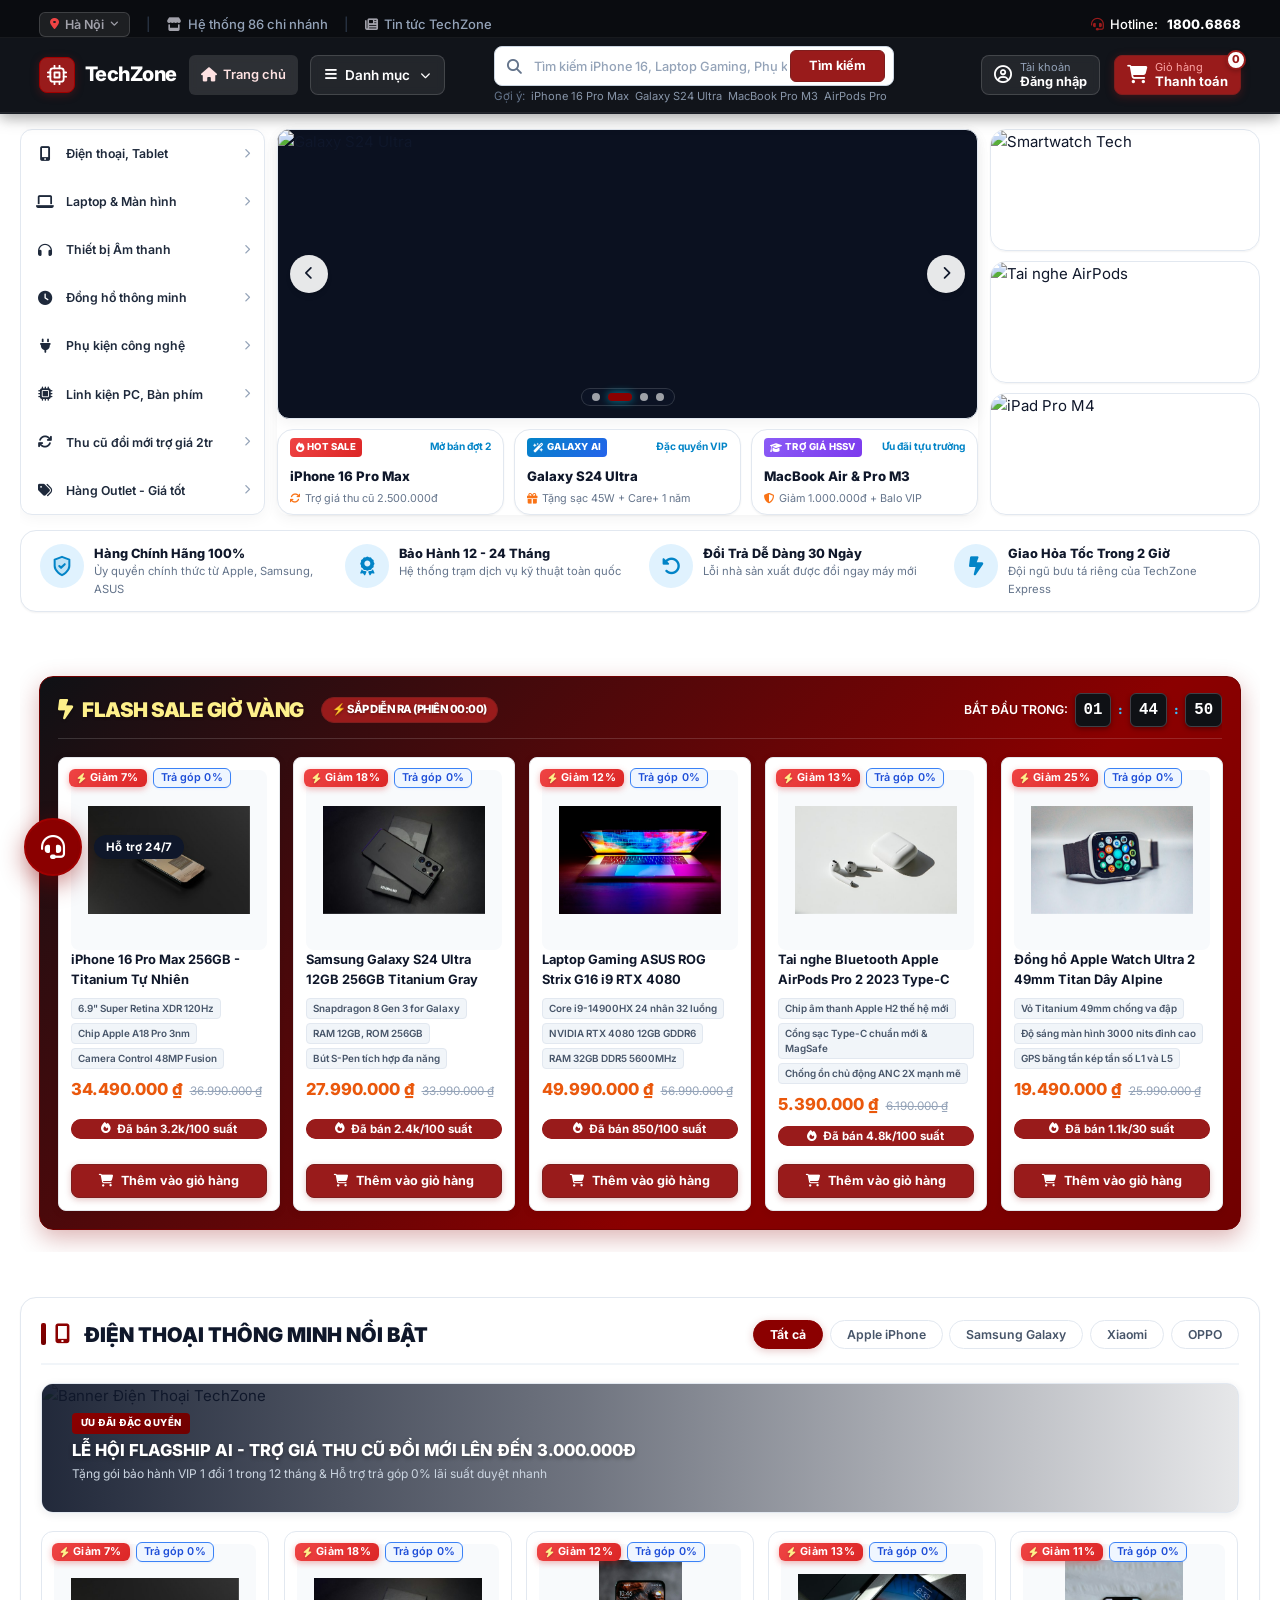
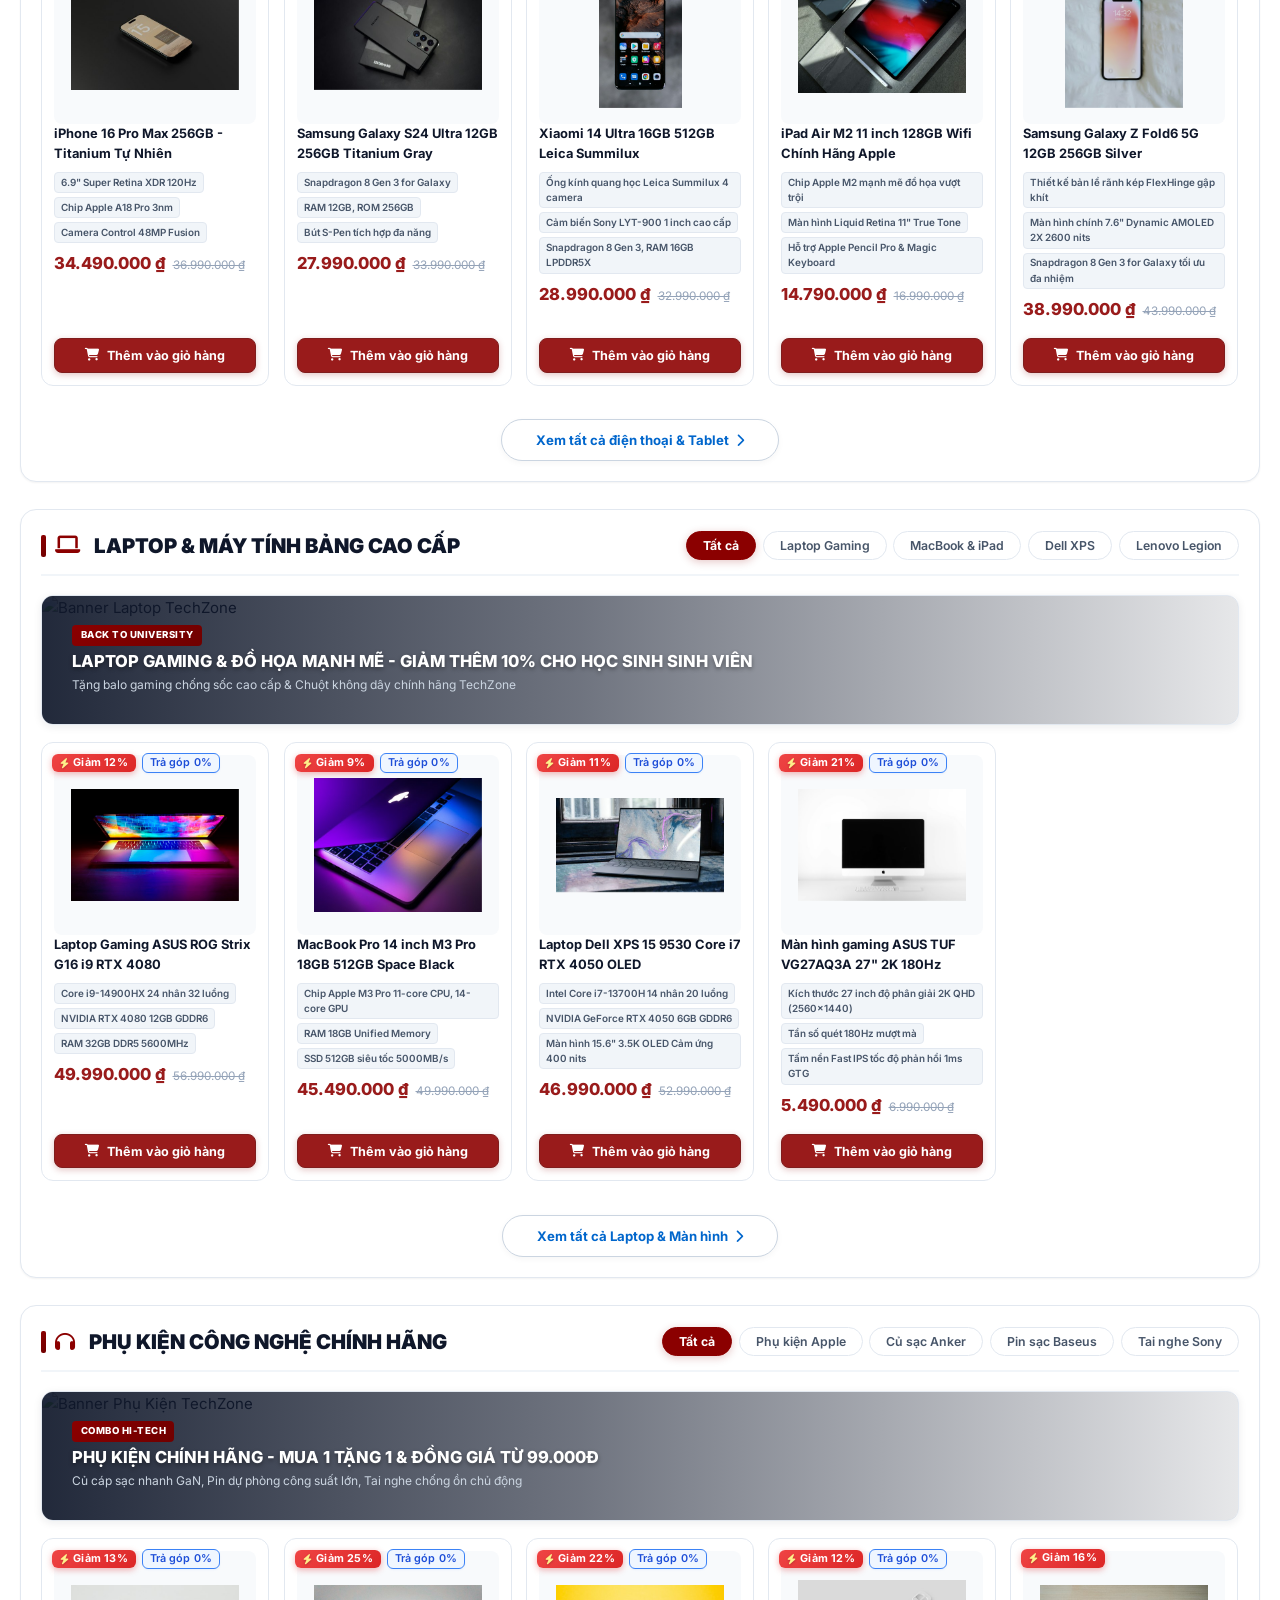
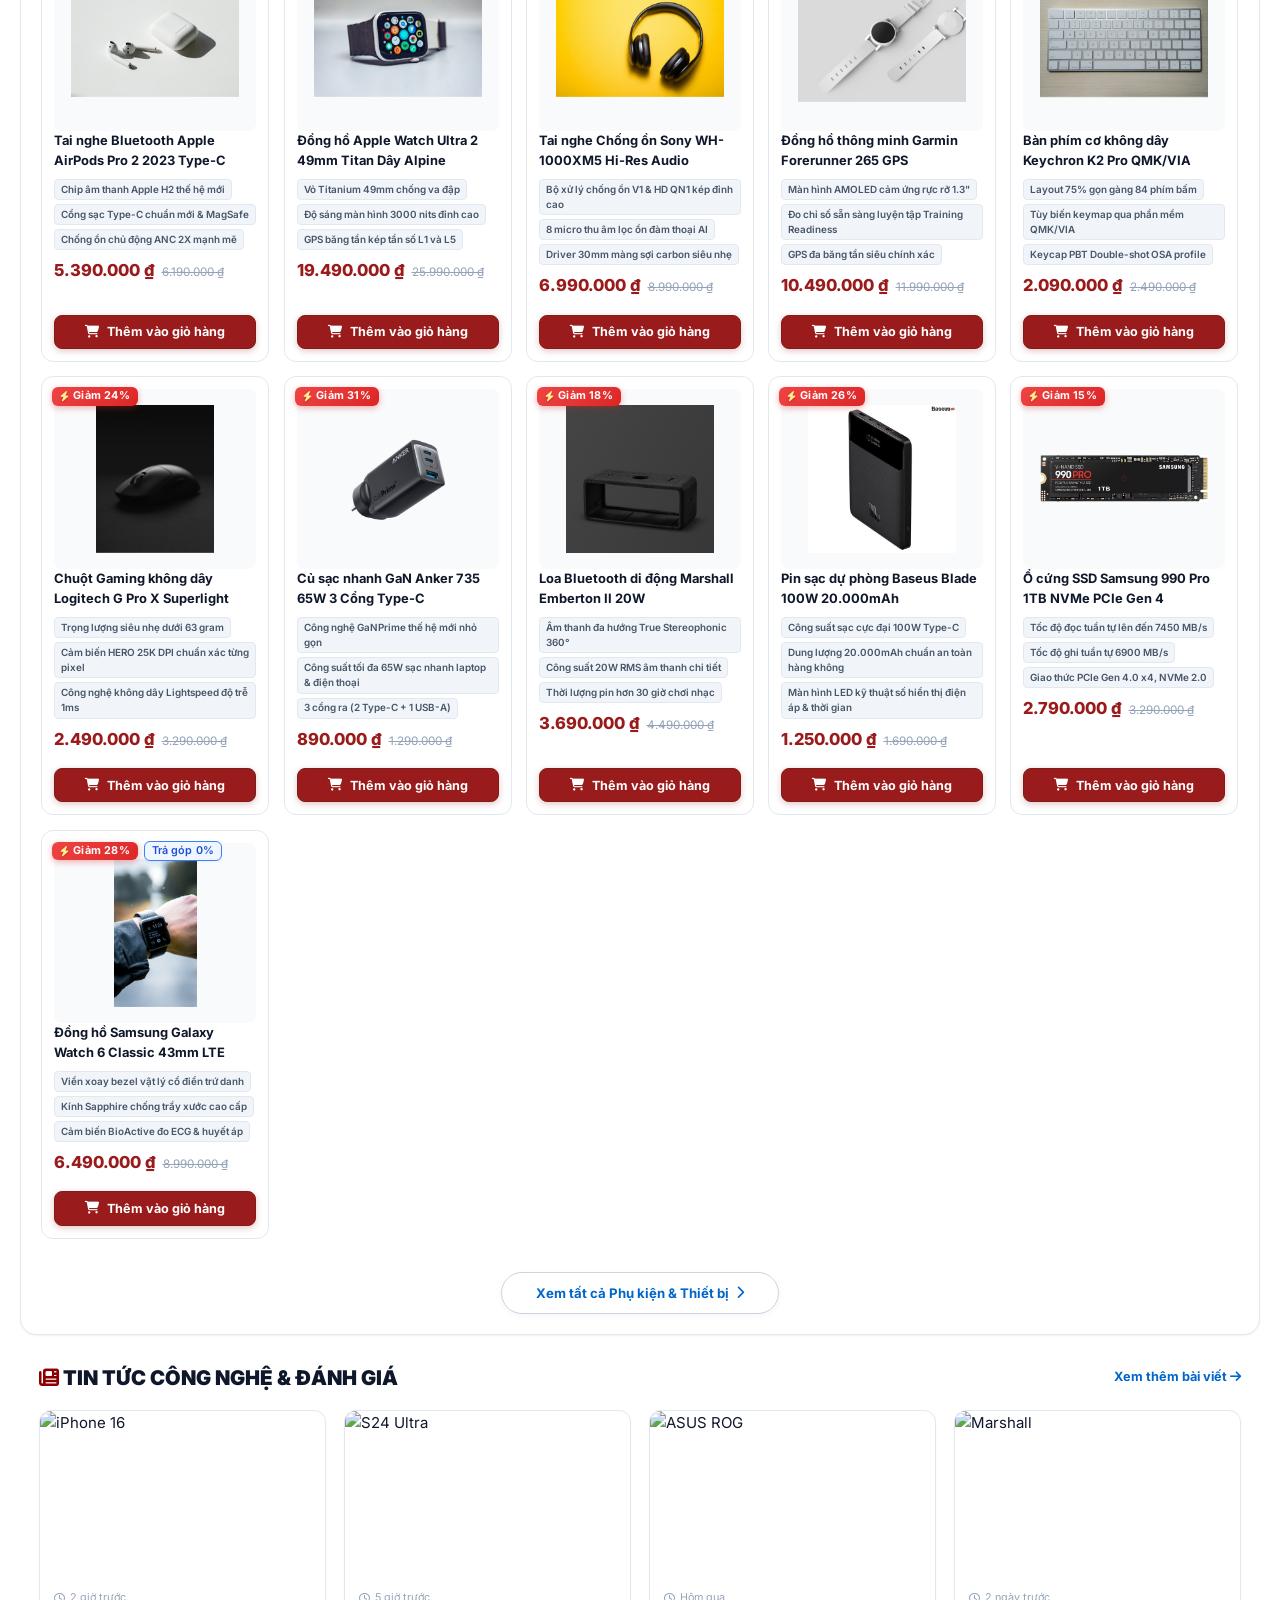
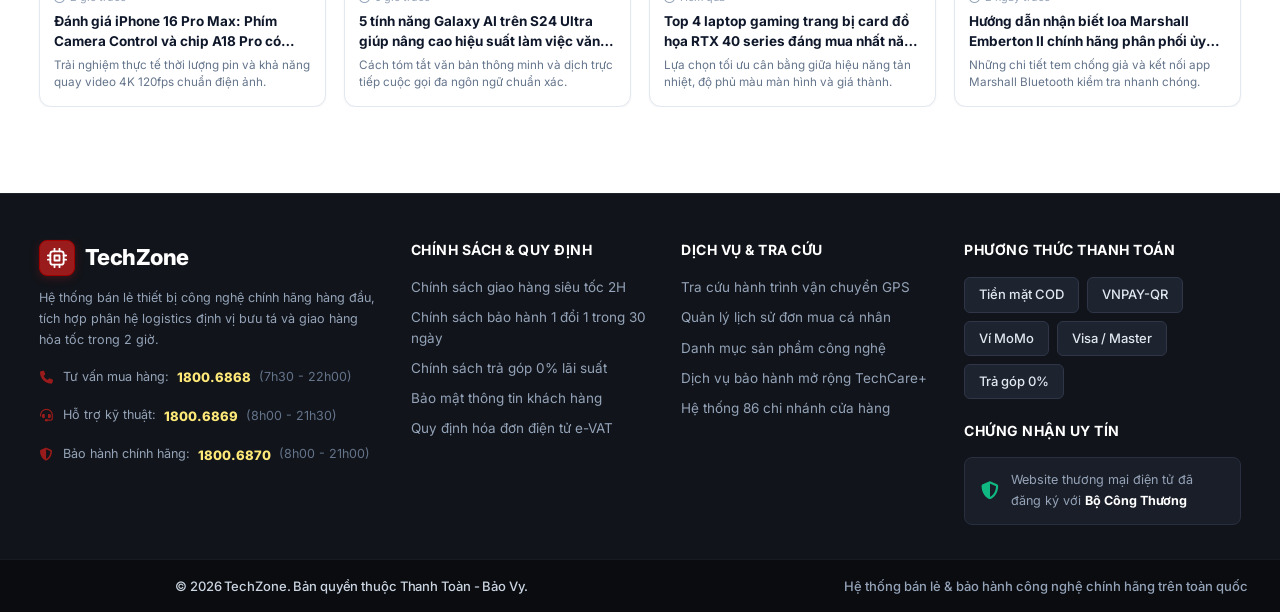
==== commit 909fe17e: "hoan thanh demo" ====
--- a/index.html
+++ b/index.html
@@ -6,6 +6,11 @@
   <title>TechZone - Hệ Thống Thiết Bị Công Nghệ & Giao Hàng Hỏa Tốc 2H</title>
   
   <!-- Font Awesome Icons 6.5.1 -->
+    <!-- Google Fonts: Inter (Tối ưu hiển thị Tiếng Việt sắc nét) -->
+  <link rel="preconnect" href="https://fonts.googleapis.com">
+  <link rel="preconnect" href="https://fonts.gstatic.com" crossorigin>
+  <link href="https://fonts.googleapis.com/css2?family=Inter:wght@400;500;600;700;800&display=swap" rel="stylesheet">
+
   <link rel="stylesheet" href="https://cdnjs.cloudflare.com/ajax/libs/font-awesome/6.5.1/css/all.min.css">
   
   <!-- TechZone Main Stylesheet -->
@@ -26,6 +31,7 @@
   <!-- ========================================================================
        1. HEADER ĐA TẦNG (MULTI-TIER HEADER)
        ======================================================================== -->
+    <!-- HEADER CHUẨN THƯƠNG MẠI ĐIỆN TỬ TECHZONE -->
   <header class="tz-header">
     
     <!-- Top Bar -->
@@ -36,7 +42,7 @@
           <div class="tz-location-wrapper">
             <button type="button" class="tz-location-badge" id="btn-select-location" aria-expanded="false" title="Nhấp để đổi khu vực">
               <i class="fa-solid fa-location-dot"></i>
-              <span class="tz-location-name">Hà Nội</span>
+              <span class="tz-location-name">TP. Hồ Chí Minh</span>
               <i class="fa-solid fa-angle-down tz-location-arrow"></i>
             </button>
             <div class="tz-location-dropdown" id="tz-location-dropdown" role="listbox">
@@ -96,7 +102,18 @@
         <!-- Logo -->
         <a href="index.html" class="tz-logo">
           <div class="tz-logo-chip">
-            <i class="fa-solid fa-microchip"></i>
+            <svg width="20" height="20" viewBox="0 0 24 24" fill="none" stroke="currentColor" stroke-width="2.2" stroke-linecap="round" stroke-linejoin="round">
+              <rect x="4" y="4" width="16" height="16" rx="3"></rect>
+              <rect x="9" y="9" width="6" height="6"></rect>
+              <line x1="9" y1="1" x2="9" y2="4"></line>
+              <line x1="15" y1="1" x2="15" y2="4"></line>
+              <line x1="9" y1="20" x2="9" y2="23"></line>
+              <line x1="15" y1="20" x2="15" y2="23"></line>
+              <line x1="20" y1="9" x2="23" y2="9"></line>
+              <line x1="20" y1="14" x2="23" y2="14"></line>
+              <line x1="1" y1="9" x2="4" y2="9"></line>
+              <line x1="1" y1="14" x2="4" y2="14"></line>
+            </svg>
           </div>
           <div>Tech<span class="accent">Zone</span></div>
         </a>
@@ -110,9 +127,9 @@
         <!-- Category Dropdown Toggle with Mega Menu -->
         <div class="tz-category-wrapper">
           <button type="button" class="btn-category-menu" id="header-category-toggle" aria-expanded="false" title="Xem danh mục sản phẩm">
-            <i class="fa-solid fa-bars-staggered"></i>
+            <i class="fa-solid fa-bars"></i>
             <span>Danh mục</span>
-            <i class="fa-solid fa-angle-down tz-category-arrow"></i>
+            <i class="fa-solid fa-chevron-down tz-category-arrow"></i>
           </button>
           <div class="tz-category-dropdown" id="header-category-dropdown">
             <div class="tz-category-dropdown-header">
@@ -193,39 +210,38 @@
             <a href="products.html?q=iPhone 16">iPhone 16 Pro Max</a>
             <a href="products.html?q=S24 Ultra">Galaxy S24 Ultra</a>
             <a href="products.html?q=MacBook">MacBook Pro M3</a>
-            <a href="products.html?q=AirPods">AirPods Pro 2</a>
-          </div>
-        </div>
-
-        <!-- Action Group on the Right -->
-                <!-- Action Group on the Right (Tách rời độc lập Tài khoản và Giỏ hàng, khoảng cách 16px) -->
+            <a href="products.html?q=AirPods">AirPods Pro</a>
+          </div>
+        </div>
+
+        <!-- Action Group on the Right (Tách rời độc lập Tài khoản và Giỏ hàng, khoảng cách 16px) -->
         <div class="tz-header-actions header-right-actions">
           
           <!-- Khối Tài khoản độc lập -->
-          <div class="tz-user-wrapper user-account-wrapper" id="tz-user-wrapper">
+          <div class="tz-user-wrapper user-account-wrapper not-logged-in is-guest" id="tz-user-wrapper">
             <a href="login.html" class="tz-user-btn" id="tz-user-btn" title="Tài khoản" onclick="if(window.toggleUserDropdown) { toggleUserDropdown(event); }">
-              <i class="fa-solid fa-circle-user"></i>
+              <i class="fa-regular fa-circle-user"></i>
               <div class="meta">
                 <span class="sub">Tài khoản</span>
                 <span id="tz-user-name-display">Đăng nhập</span>
               </div>
             </a>
-            <div class="tz-user-dropdown user-dropdown-menu" id="tz-user-dropdown">
+            <div class="tz-user-dropdown user-dropdown-menu is-guest" id="tz-user-dropdown" style="display: none;">
               <div class="tz-user-dropdown-header">
                 <i class="fa-solid fa-user-check"></i>
-                <span id="tz-dropdown-greeting">Xin chào, Bạn!</span>
+                <span id="tz-dropdown-greeting">Xin chào!</span>
               </div>
               <a href="history.html" class="tz-user-dropdown-item">
                 <i class="fa-solid fa-clock-rotate-left"></i>
                 <span>Đơn mua của tôi</span>
               </a>
               <a href="vouchers.html" class="tz-user-dropdown-item">
-                <span class="tz-dropdown-item-icon">🎟️</span>
+                <i class="fa-solid fa-ticket"></i>
                 <span>Kho voucher của tôi</span>
                 <span class="tz-dropdown-voucher-badge" id="userVoucherBadge" style="display: none;"></span>
               </a>
               <a href="profile.html" class="tz-user-dropdown-item" id="tz-btn-profile-info">
-                <i class="fa-solid fa-id-card"></i>
+                <i class="fa-regular fa-id-card"></i>
                 <span>Thông tin tài khoản</span>
               </a>
               <div class="tz-user-dropdown-item logout" id="tz-btn-logout">
@@ -289,7 +305,7 @@
                 </div>
               </div>
 
-              <!-- Cột 2: PHÂN KHÚC & NHU CẦU -->
+      <!-- Cột 2: PHÂN KHÚC & NHU CẦU -->
               <div class="flyout-col">
                 <div class="flyout-col-title">
                   <i class="fa-solid fa-layer-group"></i>
@@ -1358,27 +1374,58 @@
   <!-- ========================================================================
        8. TECHZONE FOOTER (4 CỘT HIỆN ĐẠI)
        ======================================================================== -->
+    <!-- ==================== FOOTER ĐỒNG BỘ 4 CỘT TECHZONE ==================== -->
+    <!-- ==================== FOOTER ĐỒNG BỘ 4 CỘT TECHZONE ==================== -->
+    <!-- FOOTER CHUẨN THƯƠNG MẠI ĐIỆN TỬ TECHZONE -->
   <footer class="tz-footer">
     <div class="container footer-main-grid">
       
-      <!-- Cột 1: Thông tin liên hệ & Tổng đài -->
-      <div class="tz-footer-col">
-        <a href="index.html" class="tz-logo" style="color: var(--tz-navy); margin-bottom: 0.85rem;">
-          <div class="tz-logo-chip"><i class="fa-solid fa-microchip"></i></div>
-          <div>Tech<span class="accent" style="color: var(--tz-blue);">Zone</span></div>
+      <!-- Cột 1: Thông tin liên hệ & Tổng đài Hotline -->
+      <div class="tz-footer-col footer-col-brand">
+        <a href="index.html" class="tz-logo" style="margin-bottom: 0.85rem;">
+          <div class="tz-logo-chip">
+            <svg width="20" height="20" viewBox="0 0 24 24" fill="none" stroke="currentColor" stroke-width="2.2" stroke-linecap="round" stroke-linejoin="round">
+              <rect x="4" y="4" width="16" height="16" rx="3"></rect>
+              <rect x="9" y="9" width="6" height="6"></rect>
+              <line x1="9" y1="1" x2="9" y2="4"></line>
+              <line x1="15" y1="1" x2="15" y2="4"></line>
+              <line x1="9" y1="20" x2="9" y2="23"></line>
+              <line x1="15" y1="20" x2="15" y2="23"></line>
+              <line x1="20" y1="9" x2="23" y2="9"></line>
+              <line x1="20" y1="14" x2="23" y2="14"></line>
+              <line x1="1" y1="9" x2="4" y2="9"></line>
+              <line x1="1" y1="14" x2="4" y2="14"></line>
+            </svg>
+          </div>
+          <div>Tech<span class="accent">Zone</span></div>
         </a>
         <p>Hệ thống bán lẻ thiết bị công nghệ chính hãng hàng đầu, tích hợp phân hệ logistics định vị bưu tá và giao hàng hỏa tốc trong 2 giờ.</p>
         
-        <div class="tz-hotlines">
-          <div class="tz-hotline-row">Tư vấn mua hàng: <strong>1800.6868</strong> (7h30 - 22h00)</div>
-          <div class="tz-hotline-row">Hỗ trợ kỹ thuật: <strong>1800.6869</strong> (8h00 - 21h30)</div>
-          <div class="tz-hotline-row">Bảo hành chính hãng: <strong>1800.6870</strong> (8h00 - 21h00)</div>
-        </div>
-      </div>
-
-      <!-- Cột 2: Chính sách & bảo hành -->
+        <div class="tz-hotlines footer-hotlines">
+          <div class="tz-hotline-row footer-hotline-row hotline-item">
+            <i class="fa-solid fa-phone" style="color: #991b1b; font-size: 13px; flex-shrink: 0;"></i>
+            <span>Tư vấn mua hàng:</span>
+            <strong>1800.6868</strong>
+            <span>(7h30 - 22h00)</span>
+          </div>
+          <div class="tz-hotline-row footer-hotline-row hotline-item">
+            <i class="fa-solid fa-headset" style="color: #991b1b; font-size: 13px; flex-shrink: 0;"></i>
+            <span>Hỗ trợ kỹ thuật:</span>
+            <strong>1800.6869</strong>
+            <span>(8h00 - 21h30)</span>
+          </div>
+          <div class="tz-hotline-row footer-hotline-row hotline-item">
+            <i class="fa-solid fa-shield-halved" style="color: #991b1b; font-size: 13px; flex-shrink: 0;"></i>
+            <span>Bảo hành chính hãng:</span>
+            <strong>1800.6870</strong>
+            <span>(8h00 - 21h00)</span>
+          </div>
+        </div>
+      </div>
+
+      <!-- Cột 2: Chính sách & Quy định (Clean Typography, loại bỏ toàn bộ icon/SVG rác) -->
       <div class="tz-footer-col">
-        <h4>Chính Sách & Quy Định</h4>
+        <h4>CHÍNH SÁCH & QUY ĐỊNH</h4>
         <div class="tz-footer-links">
           <a href="#">Chính sách giao hàng siêu tốc 2H</a>
           <a href="#">Chính sách bảo hành 1 đổi 1 trong 30 ngày</a>
@@ -1388,9 +1435,9 @@
         </div>
       </div>
 
-      <!-- Cột 3: Dịch vụ & Tra cứu -->
+      <!-- Cột 3: Dịch vụ & Tra cứu (Clean Typography, loại bỏ toàn bộ icon/SVG rác) -->
       <div class="tz-footer-col">
-        <h4>Dịch Vụ & Tra Cứu</h4>
+        <h4>DỊCH VỤ & TRA CỨU</h4>
         <div class="tz-footer-links">
           <a href="tracking-detail.html">Tra cứu hành trình vận chuyển GPS</a>
           <a href="history.html">Quản lý lịch sử đơn mua cá nhân</a>
@@ -1402,27 +1449,32 @@
 
       <!-- Cột 4: Phương thức thanh toán & Chứng nhận -->
       <div class="tz-footer-col">
-        <h4>Phương Thức Thanh Toán</h4>
+        <h4>PHƯƠNG THỨC THANH TOÁN</h4>
         <div class="tz-payment-pills">
-          <span class="tz-pay-tag"><i class="fa-solid fa-money-bill-wave text-success"></i> Tiền mặt COD</span>
-          <span class="tz-pay-tag"><i class="fa-solid fa-qrcode text-primary"></i> VNPAY-QR</span>
-          <span class="tz-pay-tag"><i class="fa-solid fa-wallet" style="color: #a50064;"></i> Ví MoMo</span>
-          <span class="tz-pay-tag"><i class="fa-brands fa-cc-visa text-primary"></i> Visa / Master</span>
-          <span class="tz-pay-tag"><i class="fa-solid fa-percent" style="color: #f59e0b;"></i> Trả góp 0%</span>
-        </div>
-
-        <h4 style="margin-top: 1.35rem;">Chứng Nhận Uy Tín</h4>
-        <div style="display: flex; align-items: center; gap: 0.6rem; font-size: 0.8rem; color: #64748b;">
-          <i class="fa-solid fa-shield-halved" style="font-size: 1.6rem; color: #10b981;"></i>
+          <span class="tz-pay-tag">Tiền mặt COD</span>
+          <span class="tz-pay-tag">VNPAY-QR</span>
+          <span class="tz-pay-tag">Ví MoMo</span>
+          <span class="tz-pay-tag">Visa / Master</span>
+          <span class="tz-pay-tag">Trả góp 0%</span>
+        </div>
+
+        <h4 style="margin-top: 1.35rem;">CHỨNG NHẬN UY TÍN</h4>
+        <div class="tz-cert-box">
+          <i class="fa-solid fa-shield-halved" style="color: #10b981; font-size: 18px; flex-shrink: 0;"></i>
           <span>Website thương mại điện tử đã đăng ký với <strong>Bộ Công Thương</strong></span>
         </div>
       </div>
 
     </div>
 
-    <div class="container footer-bottom-bar">
-      <div>&copy; 2026 TechZone Technology Ecosystem. Bản quyền thuộc về TechZone Vietnam.</div>
-      <div>Multi-page Architecture | Hệ thống Quản trị Vận đơn & Định vị Bưu tá Thời gian thực</div>
+    <!-- Dòng chân trang đáy chuẩn Doanh Nghiệp (padding-left chống đè nút CSKH) -->
+    <div class="footer-bottom-bar">
+      <div class="footer-copyright-left">
+        &copy; 2026 TechZone. Bản quyền thuộc Thanh Toàn - Bảo Vy.
+      </div>
+      <div class="footer-meta-right">
+        Hệ thống bán lẻ &amp; bảo hành công nghệ chính hãng trên toàn quốc
+      </div>
     </div>
   </footer>
 
--- a/css/style.css
+++ b/css/style.css
@@ -8,21 +8,32 @@
 
 /* --- 1. CSS VARIABLES (TECHZONE PALETTE) --- */
 :root {
-  /* Brand Master Colors */
-  --tz-navy: #0f172a;           /* Deep Tech Navy */
-  --tz-navy-light: #1e293b;     /* Navy Surface / Dark Header */
-  --tz-navy-soft: #334155;
+  /* ==========================================================================
+     PROMPT 85: MASTER 3-COLOR PALETTE (ĐEN - ĐỎ ĐÔ ĐẬM - TRẮNG)
+     ========================================================================== */
+  --tz-black: #0f1115;        /* Nền Header, Topbar, Footer */
+  --tz-black-deep: #000000;
+  --tz-red-dark: #8b0000;     /* Đỏ đô đậm chủ đạo cho nút & điểm nhấn */
+  --tz-red-hover: #700000;    /* Đỏ đô trầm khi hover */
+  --tz-white: #ffffff;        /* Nền trang, thẻ sản phẩm */
+  --tz-gray-light: #f8fafc;   /* Nền phụ */
+  --tz-text-main: #0f172a;    /* Chữ chính */
+
+  /* Legacy Variable Aliases: Khử sạch triệt để toàn bộ màu xanh dương cũ */
+  --tz-navy: #0f1115;
+  --tz-navy-light: #181b20;
+  --tz-navy-soft: #27272a;
   
-  --tz-blue: #2563eb;           /* Electric Royal Blue */
-  --tz-blue-hover: #1d4ed8;
-  --tz-cyan: #0284c7;           /* Vibrant Cyan Accent */
-  --tz-cyan-light: #e0f2fe;     /* Soft Cyan Pill */
-  --tz-cyan-glow: rgba(2, 132, 199, 0.35);
-
-  --tz-gradient: linear-gradient(135deg, #0284c7 0%, #2563eb 100%);
-  --tz-gradient-dark: linear-gradient(135deg, #0f172a 0%, #1e293b 60%, #1e3a8a 100%);
-  --tz-gradient-flash: linear-gradient(135deg, #0f172a 0%, #1e3a8a 50%, #0284c7 100%);
-
+  --tz-blue: #8b0000;
+  --tz-blue-hover: #700000;
+  --tz-primary: #8b0000;
+  --tz-cyan: #8b0000;
+  --tz-cyan-light: #fef2f2;
+  --tz-cyan-glow: rgba(139, 0, 0, 0.25);
+
+  --tz-gradient: linear-gradient(135deg, #8b0000 0%, #700000 100%);
+  --tz-gradient-dark: linear-gradient(135deg, #0f1115 0%, #181b20 100%);
+  --tz-gradient-flash: linear-gradient(135deg, #0f1115 0%, #8b0000 65%, #700000 100%);
   /* Neutrals & Surfaces */
   --bg-page: #f8fafc;
   --surface: #ffffff;
@@ -2620,7 +2631,7 @@
 .btn-card-add,
 .btn-card-add-primary {
   width: 100%;
-  background-color: #0284c7; /* màu xanh thương hiệu nổi bật */
+  background-color: #991b1b; border: 1px solid #7f1d1d;
   color: #ffffff;
   padding: 0.58rem 0.8rem;
   border-radius: 8px; /* bo góc 8px */
@@ -2639,7 +2650,7 @@
 
 .btn-card-add:hover,
 .btn-card-add-primary:hover {
-  background-color: #0369a1;
+  background-color: #7f1d1d;
   color: #ffffff;
   box-shadow: 0 4px 12px rgba(2, 132, 199, 0.35);
   transform: translateY(-1px);
@@ -4918,7 +4929,7 @@
     justify-content: center !important;
     gap: 6px !important;
     border-radius: 8px !important;
-    background-color: #0284c7 !important;
+    background-color: #991b1b !important; border: 1px solid #7f1d1d !important;
     color: #ffffff !important;
     border: none !important;
     box-sizing: border-box !important;
@@ -9265,7 +9276,7 @@
 }
 
 .spx-v-checkpoint.latest::before {
-  background-color: #0284c7 !important;
+  background-color: #991b1b !important; border: 1px solid #7f1d1d !important;
   border: 2.5px solid #bae6fd !important;
   animation: pulseGlow 1.8s infinite ease-out !important;
   box-shadow: 0 0 0 0 rgba(2, 132, 199, 0.5) !important;
@@ -9292,7 +9303,7 @@
 }
 
 .spx-vert-step.current .spx-vert-dot {
-  background-color: #0284c7 !important;
+  background-color: #991b1b !important; border: 1px solid #7f1d1d !important;
   border-color: #bae6fd !important;
   animation: pulseGlow 1.8s infinite ease-out !important;
 }
@@ -9915,7 +9926,7 @@
 
 /* Chấm tròn bước đang thực hiện (Active / Latest) */
 .spx-v-checkpoint.latest::before {
-  background-color: #0284c7 !important;
+  background-color: #991b1b !important; border: 1px solid #7f1d1d !important;
   border-color: #bae6fd !important;
   animation: pulseGlow 1.8s infinite ease-out !important;
   box-shadow: 0 0 0 0 rgba(2, 132, 199, 0.5) !important;
@@ -10068,7 +10079,7 @@
 }
 
 .spx-vert-step.current .spx-vert-dot {
-  background-color: #0284c7 !important;
+  background-color: #991b1b !important; border: 1px solid #7f1d1d !important;
   border-color: #bae6fd !important;
   animation: pulseGlow 1.8s infinite ease-out !important;
   box-shadow: 0 0 0 0 rgba(2, 132, 199, 0.5) !important;
@@ -11754,9 +11765,9 @@
   justify-content: center !important;
   gap: 6px !important;
   padding: 10px 12px !important;
-  background: #0284c7 !important;
+  background: #991b1b !important;
+  border: 1px solid #7f1d1d !important;
   color: #ffffff !important;
-  border: none !important;
   border-radius: 8px !important;
   font-size: 0.88rem !important;
   font-weight: 600 !important;
@@ -11766,8 +11777,11 @@
 }
 
 #tz-related-products-grid .btn-card-add:hover,
-.tz-related-grid .btn-card-add:hover {
-  background: #0369a1 !important;
+.tz-related-grid .btn-card-add:hover,
+#tz-related-products-grid .btn-card-add-primary:hover,
+.tz-related-grid .btn-card-add-primary:hover {
+  background: #7f1d1d !important;
+  border-color: #601414 !important;
   transform: translateY(-1px) !important;
 }
 
@@ -12957,17 +12971,13 @@
 }
 
 .shopee-tabs-nav .shopee-tab-item.active {
-  color: #ee4d2d !important;
+  background: #991b1b !important;
+  color: #ffffff !important;
+  border-color: #991b1b !important;
   font-weight: 700 !important;
 }
 .shopee-tabs-nav .shopee-tab-item.active::after {
-  content: '' !important;
-  position: absolute !important;
-  bottom: 0 !important;
-  left: 0 !important;
-  right: 0 !important;
-  height: 3px !important;
-  background-color: #ee4d2d !important;
+  display: none !important;
 }
 
 .voucher-modal-grid {
@@ -13740,7 +13750,7 @@
   box-shadow: 0 1px 4px rgba(234, 88, 12, 0.3);
 }
 
-.tz-auth-nav-wrap:hover .tz-user-dropdown {
+.tz-auth-nav-wrap.logged-in:hover .tz-user-dropdown {
   display: block !important;
 }
 
@@ -13847,12 +13857,13 @@
 }
 
 /* Hover: CHỈ kích hoạt menu khi di chuột trực tiếp vào đúng khối tài khoản */
-.tz-user-wrapper:hover > .tz-user-dropdown,
-.tz-user-wrapper:hover > .user-dropdown-menu,
-.user-account-wrapper:hover > .tz-user-dropdown,
-.user-account-wrapper:hover > .user-dropdown-menu,
-.tz-user-dropdown.show,
-.user-dropdown-menu.show {
+/* Hover: CHỈ kích hoạt menu khi ĐÃ ĐĂNG NHẬP (.logged-in) và di chuột trực tiếp vào đúng khối tài khoản */
+.tz-user-wrapper.logged-in:hover > .tz-user-dropdown,
+.tz-user-wrapper.logged-in:hover > .user-dropdown-menu,
+.user-account-wrapper.logged-in:hover > .tz-user-dropdown,
+.user-account-wrapper.logged-in:hover > .user-dropdown-menu,
+.tz-user-dropdown.show:not(.is-guest),
+.user-dropdown-menu.show:not(.is-guest) {
   display: block !important;
 }
 
@@ -14361,9 +14372,9 @@
 .loader-spinner {
   width: 44px !important;
   height: 44px !important;
-  border: 4px solid #e2e8f0 !important; /* Viền xám */
-  border-top-color: #0284c7 !important; /* Vệt xoay màu xanh công nghệ #0284c7 */
-  border-right-color: #0284c7 !important;
+  border: 3px solid #e2e8f0 !important;
+  border-top-color: #0f1115 !important;
+  border-right-color: transparent !important;
   border-radius: 50% !important;
   animation: tzSpinLoader 0.7s infinite linear !important;
 }
@@ -14390,7 +14401,7 @@
 .loader-dot {
   width: 7px !important;
   height: 7px !important;
-  background: #0284c7 !important;
+  background: #0f1115 !important;
   border-radius: 50% !important;
   animation: tzPulseDot 1s infinite alternate !important;
 }
@@ -14858,7 +14869,7 @@
   flex-shrink: 0 !important;
   white-space: nowrap !important;
   border: none !important;
-  background: linear-gradient(135deg, #0284c7 0%, #0369a1 100%) !important;
+  background: #991b1b !important;
   color: #ffffff !important;
   box-shadow: 0 2px 6px rgba(2, 132, 199, 0.3) !important;
   cursor: pointer !important;
@@ -15029,7 +15040,7 @@
   padding: 6px 14px !important;
   font-size: 12px !important;
   font-weight: 600 !important;
-  background: linear-gradient(135deg, #0284c7 0%, #0369a1 100%) !important;
+  background: #991b1b !important;
   color: #ffffff !important;
   border: none !important;
   display: inline-flex !important;
@@ -15526,3 +15537,5540 @@
   opacity: 0 !important;
   pointer-events: none !important;
 }
+
+
+/* ==========================================================================
+   PROMPT 76: SỬA LỖI MENU TÀI KHOẢN KHI CHƯA ĐĂNG NHẬP
+   - Khi chưa đăng nhập (not-logged-in / :not(.logged-in)), ẩn triệt để dropdown
+   - Tuyệt đối không cho hover hay click bung menu chào hỏi
+   - Chỉ cho phép hover bung menu khi đã đăng nhập (.logged-in)
+   ========================================================================== */
+
+/* 1. Khi chưa đăng nhập thì hover vào nút tài khoản không được hiện menu */
+.user-account-wrapper.not-logged-in .user-dropdown-menu,
+.user-account-wrapper:not(.logged-in) .user-dropdown-menu,
+.tz-user-wrapper.not-logged-in .tz-user-dropdown,
+.tz-user-wrapper:not(.logged-in) .tz-user-dropdown,
+.user-account-wrapper.is-guest .user-dropdown-menu,
+.tz-user-wrapper.is-guest .tz-user-dropdown,
+.tz-auth-nav-wrap.not-logged-in .tz-user-dropdown,
+.tz-auth-nav-wrap:not(.logged-in) .tz-user-dropdown,
+.user-dropdown-menu.is-guest,
+.tz-user-dropdown.is-guest,
+.user-dropdown-menu.hidden,
+.tz-user-dropdown.hidden {
+  display: none !important;
+  visibility: hidden !important;
+  opacity: 0 !important;
+  pointer-events: none !important;
+}
+
+/* 2. CHỈ KÍCH HOẠT HOVER KHI ĐÃ ĐĂNG NHẬP (.logged-in) */
+.user-account-wrapper.logged-in:hover > .user-dropdown-menu,
+.user-account-wrapper.logged-in:hover > .tz-user-dropdown,
+.tz-user-wrapper.logged-in:hover > .user-dropdown-menu,
+.tz-user-wrapper.logged-in:hover > .tz-user-dropdown,
+.user-account-wrapper.is-authenticated:hover > .user-dropdown-menu,
+.tz-user-wrapper.is-authenticated:hover > .tz-user-dropdown {
+  display: block !important;
+  visibility: visible !important;
+  opacity: 1 !important;
+  pointer-events: auto !important;
+}
+
+
+/* ==========================================================================
+   PROMPT 77: SỔ ĐỊA CHỈ NHẬN HÀNG (SHOPEE STYLE MODAL & CONTROLS)
+   ========================================================================== */
+#addressBookModal,
+#tz-address-modal {
+  position: fixed !important;
+  inset: 0 !important;
+  top: 0 !important;
+  left: 0 !important;
+  width: 100vw !important;
+  height: 100vh !important;
+  background: rgba(15, 23, 42, 0.65) !important;
+  backdrop-filter: blur(4px) !important;
+  -webkit-backdrop-filter: blur(4px) !important;
+  z-index: 999999 !important;
+  display: flex !important;
+  align-items: center !important;
+  justify-content: center !important;
+  transition: opacity 0.25s ease, visibility 0.25s ease !important;
+}
+
+#addressBookModal:not(.show):not(.active),
+#tz-address-modal:not(.show):not(.active) {
+  opacity: 0 !important;
+  visibility: hidden !important;
+  pointer-events: none !important;
+  display: none !important;
+}
+
+#addressBookModal.show,
+#addressBookModal.active,
+#tz-address-modal.show,
+#tz-address-modal.active {
+  opacity: 1 !important;
+  visibility: visible !important;
+  pointer-events: auto !important;
+  display: flex !important;
+}
+
+.address-modal-dialog {
+  background: #ffffff !important;
+  border-radius: 14px !important;
+  box-shadow: 0 20px 45px rgba(0, 0, 0, 0.25) !important;
+  width: 94% !important;
+  max-width: 580px !important;
+  max-height: 90vh !important;
+  display: flex !important;
+  flex-direction: column !important;
+  overflow: hidden !important;
+  animation: tzAddrModalScaleUp 0.25s cubic-bezier(0.16, 1, 0.3, 1) !important;
+  position: relative !important;
+  z-index: 1000000 !important;
+}
+
+@keyframes tzAddrModalScaleUp {
+  from {
+    transform: scale(0.96) translateY(8px);
+    opacity: 0;
+  }
+  to {
+    transform: scale(1) translateY(0);
+    opacity: 1;
+  }
+}
+
+.address-modal-header {
+  display: flex !important;
+  align-items: center !important;
+  justify-content: space-between !important;
+  padding: 16px 20px !important;
+  border-bottom: 1px solid #f1f5f9 !important;
+  background: #ffffff !important;
+}
+
+.address-modal-title-box {
+  display: flex !important;
+  align-items: center !important;
+  gap: 10px !important;
+}
+
+.address-modal-icon {
+  font-size: 1.35rem !important;
+  line-height: 1 !important;
+}
+
+.address-modal-title {
+  margin: 0 !important;
+  font-size: 1.15rem !important;
+  font-weight: 800 !important;
+  color: #1e293b !important;
+}
+
+.address-modal-sub {
+  font-size: 0.8rem !important;
+  color: #64748b !important;
+  display: block !important;
+  margin-top: 2px !important;
+}
+
+.btn-close-address-modal {
+  background: none !important;
+  border: none !important;
+  font-size: 1.3rem !important;
+  color: #94a3b8 !important;
+  cursor: pointer !important;
+  padding: 4px 8px !important;
+  border-radius: 6px !important;
+  transition: all 0.2s ease !important;
+  line-height: 1 !important;
+}
+
+.btn-close-address-modal:hover {
+  background: #f1f5f9 !important;
+  color: #0f172a !important;
+}
+
+.address-modal-body {
+  padding: 16px 20px !important;
+  overflow-y: auto !important;
+  max-height: calc(85vh - 130px) !important;
+}
+
+.address-book-list {
+  display: flex !important;
+  flex-direction: column !important;
+  gap: 12px !important;
+  margin-bottom: 14px !important;
+}
+
+/* Thẻ địa chỉ Shopee style */
+.address-card-shopee {
+  display: flex !important;
+  align-items: flex-start !important;
+  gap: 12px !important;
+  padding: 14px 16px !important;
+  border: 1.5px solid #e2e8f0 !important;
+  border-radius: 10px !important;
+  background: #ffffff !important;
+  cursor: pointer !important;
+  transition: all 0.2s ease !important;
+  position: relative !important;
+}
+
+.address-card-shopee:hover {
+  border-color: #93c5fd !important;
+  background: #f8fafc !important;
+}
+
+.address-card-shopee.active-selected {
+  border-color: #0284c7 !important;
+  background: #f0f9ff !important;
+  box-shadow: 0 0 0 1px #0284c7 !important;
+}
+
+.addr-radio-col {
+  padding-top: 3px !important;
+  flex-shrink: 0 !important;
+}
+
+.addr-radio-col input[type="radio"] {
+  width: 18px !important;
+  height: 18px !important;
+  accent-color: #0284c7 !important;
+  cursor: pointer !important;
+}
+
+.addr-info-col {
+  flex: 1 !important;
+  min-width: 0 !important;
+}
+
+.addr-info-header {
+  display: flex !important;
+  align-items: center !important;
+  flex-wrap: wrap !important;
+  gap: 8px !important;
+  margin-bottom: 5px !important;
+}
+
+.addr-name {
+  font-weight: 800 !important;
+  font-size: 0.96rem !important;
+  color: #1e293b !important;
+}
+
+.addr-sep {
+  color: #cbd5e1 !important;
+  font-weight: bold !important;
+}
+
+.addr-phone {
+  font-size: 0.88rem !important;
+  color: #475569 !important;
+  font-weight: 600 !important;
+}
+
+/* Badge Shopee Style [Mặc định] */
+.badge-shopee-default {
+  display: inline-block !important;
+  padding: 2px 7px !important;
+  font-size: 0.72rem !important;
+  font-weight: 700 !important;
+  color: #ee4d2d !important;
+  border: 1px solid #ee4d2d !important;
+  background: #fff5f5 !important;
+  border-radius: 3px !important;
+  line-height: 1.2 !important;
+}
+
+.addr-info-detail {
+  font-size: 0.88rem !important;
+  color: #334155 !important;
+  margin-bottom: 3px !important;
+  line-height: 1.45 !important;
+  word-break: break-word !important;
+}
+
+.addr-info-city {
+  font-size: 0.82rem !important;
+  color: #64748b !important;
+  font-weight: 600 !important;
+}
+
+.addr-action-col {
+  display: flex !important;
+  align-items: center !important;
+  flex-shrink: 0 !important;
+}
+
+.btn-set-default-shopee {
+  background: #ffffff !important;
+  border: 1px solid #cbd5e1 !important;
+  padding: 4px 10px !important;
+  border-radius: 5px !important;
+  font-size: 0.78rem !important;
+  font-weight: 600 !important;
+  color: #475569 !important;
+  cursor: pointer !important;
+  transition: all 0.2s ease !important;
+  white-space: nowrap !important;
+}
+
+.btn-set-default-shopee:hover {
+  border-color: #0284c7 !important;
+  color: #0284c7 !important;
+  background: #f0f9ff !important;
+}
+
+/* Nút thêm địa chỉ mới */
+.btn-outline-add-addr {
+  width: 100% !important;
+  padding: 11px 16px !important;
+  border: 1.5px dashed #0284c7 !important;
+  border-radius: 8px !important;
+  background: #f8fafc !important;
+  color: #0284c7 !important;
+  font-weight: 700 !important;
+  font-size: 0.9rem !important;
+  cursor: pointer !important;
+  display: flex !important;
+  align-items: center !important;
+  justify-content: center !important;
+  gap: 8px !important;
+  transition: all 0.2s ease !important;
+}
+
+.btn-outline-add-addr:hover {
+  background: #f0f9ff !important;
+  border-color: #0369a1 !important;
+  color: #0369a1 !important;
+}
+
+/* Form thêm mới */
+.add-address-form-box {
+  background: #f8fafc !important;
+  border: 1px solid #e2e8f0 !important;
+  border-radius: 10px !important;
+  padding: 16px !important;
+  margin-top: 14px !important;
+}
+
+.add-addr-form-title {
+  font-size: 0.95rem !important;
+  font-weight: 800 !important;
+  color: #1e293b !important;
+  margin-bottom: 0.75rem !important;
+  display: flex !important;
+  align-items: center !important;
+  gap: 6px !important;
+}
+
+.checkbox-default-addr {
+  display: inline-flex !important;
+  align-items: center !important;
+  gap: 8px !important;
+  font-size: 0.86rem !important;
+  font-weight: 600 !important;
+  color: #334155 !important;
+  cursor: pointer !important;
+  user-select: none !important;
+}
+
+.checkbox-default-addr input[type="checkbox"] {
+  accent-color: #0284c7 !important;
+  width: 16px !important;
+  height: 16px !important;
+}
+
+.add-addr-form-actions {
+  display: flex !important;
+  justify-content: flex-end !important;
+  gap: 8px !important;
+  margin-top: 14px !important;
+}
+
+/* Footer Modal */
+.address-modal-footer {
+  display: flex !important;
+  align-items: center !important;
+  justify-content: flex-end !important;
+  gap: 10px !important;
+  padding: 14px 20px !important;
+  border-top: 1px solid #f1f5f9 !important;
+  background: #ffffff !important;
+}
+
+.btn-addr-action-cancel {
+  padding: 8px 20px !important;
+  border: 1px solid #cbd5e1 !important;
+  background: #ffffff !important;
+  color: #475569 !important;
+  border-radius: 8px !important;
+  font-size: 0.9rem !important;
+  font-weight: 600 !important;
+  cursor: pointer !important;
+  transition: all 0.2s ease !important;
+}
+
+.btn-addr-action-cancel:hover {
+  background: #f1f5f9 !important;
+  color: #1e293b !important;
+}
+
+.btn-addr-action-confirm {
+  padding: 8px 24px !important;
+  border: none !important;
+  background: #0284c7 !important;
+  color: #ffffff !important;
+  border-radius: 8px !important;
+  font-size: 0.9rem !important;
+  font-weight: 700 !important;
+  cursor: pointer !important;
+  transition: all 0.2s ease !important;
+  box-shadow: 0 2px 6px rgba(2, 132, 199, 0.3) !important;
+}
+
+.btn-addr-action-confirm:hover {
+  background: #0369a1 !important;
+  transform: translateY(-1px) !important;
+}
+
+/* Responsive mobile */
+@media (max-width: 640px) {
+  .address-modal-dialog {
+    width: 95% !important;
+    max-height: 94vh !important;
+    border-radius: 12px !important;
+  }
+  .address-modal-header {
+    padding: 12px 14px !important;
+  }
+  .address-modal-body {
+    padding: 12px 14px !important;
+  }
+  .address-card-shopee {
+    padding: 10px 12px !important;
+    gap: 10px !important;
+  }
+  .addr-name {
+    font-size: 0.88rem !important;
+  }
+  .addr-phone {
+    font-size: 0.82rem !important;
+  }
+  .addr-info-detail {
+    font-size: 0.82rem !important;
+  }
+  .address-modal-footer {
+    padding: 10px 14px !important;
+  }
+  .btn-addr-action-confirm,
+  .btn-addr-action-cancel {
+    padding: 7px 16px !important;
+    font-size: 0.84rem !important;
+  }
+}
+
+
+/* ==========================================================================
+   PROMPT 78: ĐỒNG BỘ FOOTER 4 CỘT & CHÂN TRANG ĐÁY BẢN QUYỀN THANH TOÀN - BẢO VY
+   ========================================================================== */
+.tz-footer {
+  background-color: #ffffff !important;
+  border-top: 1px solid var(--border) !important;
+  padding: 3.5rem 0 1.75rem !important;
+  margin-top: auto !important;
+  position: relative !important;
+  z-index: 10 !important;
+}
+
+.footer-main-grid {
+  display: grid !important;
+  grid-template-columns: 1.35fr 1.05fr 1.15fr 1.15fr !important;
+  gap: 2.25rem !important;
+  margin-bottom: 2.25rem !important;
+}
+
+.tz-footer-col h4 {
+  font-size: 0.95rem !important;
+  font-weight: 800 !important;
+  color: var(--tz-navy) !important;
+  text-transform: uppercase !important;
+  margin-bottom: 1.15rem !important;
+  letter-spacing: -0.2px !important;
+}
+
+.tz-footer-col p {
+  font-size: 0.84rem !important;
+  color: var(--text-secondary) !important;
+  line-height: 1.65 !important;
+  margin-bottom: 0.95rem !important;
+}
+
+.tz-hotlines {
+  display: flex !important;
+  flex-direction: column !important;
+  gap: 0.55rem !important;
+}
+
+.tz-hotline-row {
+  font-size: 0.83rem !important;
+  color: var(--text-secondary) !important;
+  display: flex !important;
+  align-items: center !important;
+  gap: 6px !important;
+}
+
+.tz-hotline-row strong {
+  color: var(--tz-blue) !important;
+  font-weight: 800 !important;
+}
+
+.tz-footer-links {
+  display: flex !important;
+  flex-direction: column !important;
+  gap: 0.55rem !important;
+}
+
+.tz-footer-links a {
+  font-size: 0.84rem !important;
+  color: var(--text-muted) !important;
+  text-decoration: none !important;
+  display: inline-flex !important;
+  align-items: center !important;
+  gap: 7px !important;
+  transition: all 0.2s ease !important;
+}
+
+.tz-footer-links a i {
+  font-size: 0.78rem !important;
+  color: var(--tz-blue) !important;
+  width: 14px !important;
+  text-align: center !important;
+}
+
+.tz-footer-links a:hover {
+  color: var(--tz-blue) !important;
+  transform: translateX(3px) !important;
+}
+
+.tz-payment-pills {
+  display: flex !important;
+  flex-wrap: wrap !important;
+  gap: 0.45rem !important;
+  margin-top: 0.5rem !important;
+}
+
+.tz-pay-tag {
+  background-color: #f8fafc !important;
+  border: 1px solid var(--border) !important;
+  border-radius: var(--radius-sm) !important;
+  padding: 0.3rem 0.65rem !important;
+  font-size: 0.75rem !important;
+  font-weight: 700 !important;
+  color: #334155 !important;
+  display: inline-flex !important;
+  align-items: center !important;
+  gap: 0.35rem !important;
+}
+
+.tz-cert-box {
+  display: flex !important;
+  align-items: center !important;
+  gap: 0.6rem !important;
+  font-size: 0.82rem !important;
+  color: #64748b !important;
+  background: #f8fafc !important;
+  padding: 8px 12px !important;
+  border-radius: 8px !important;
+  border: 1px solid #e2e8f0 !important;
+}
+
+/* DÒNG CHÂN TRANG ĐÁY (FOOTER BOTTOM) */
+.footer-bottom-bar {
+  border-top: 1px solid var(--border) !important;
+  padding-top: 1.5rem !important;
+  padding-bottom: 0.75rem !important;
+  display: flex !important;
+  align-items: center !important;
+  justify-content: space-between !important;
+  flex-wrap: wrap !important;
+  gap: 1rem !important;
+  font-size: 0.84rem !important;
+  color: var(--text-light) !important;
+  position: relative !important;
+}
+
+/* Căn lề trái 80px để nút tròn CSKH nổi ở góc trái (left: 20px, rộng 50-60px) không che khuất dòng chữ bản quyền */
+.footer-copyright-left {
+  padding-left: 80px !important;
+  font-weight: 700 !important;
+  color: #1e293b !important;
+  display: inline-flex !important;
+  align-items: center !important;
+  gap: 6px !important;
+  letter-spacing: -0.1px !important;
+}
+
+.footer-meta-right {
+  font-size: 0.82rem !important;
+  color: #64748b !important;
+  text-align: right !important;
+}
+
+/* Responsive Tablet & Mobile */
+@media (max-width: 992px) {
+  .footer-main-grid {
+    grid-template-columns: 1fr 1fr !important;
+    gap: 2rem !important;
+  }
+}
+
+@media (max-width: 768px) {
+  .tz-footer {
+    padding: 2.5rem 0 1.5rem !important;
+  }
+  .footer-bottom-bar {
+    flex-direction: column !important;
+    align-items: flex-start !important;
+    gap: 0.65rem !important;
+  }
+  .footer-copyright-left {
+    padding-left: 64px !important; /* Mobile: Nút tròn CSKH rộng 44px ở left: 10px - 16px */
+    font-size: 0.82rem !important;
+  }
+  .footer-meta-right {
+    padding-left: 64px !important;
+    text-align: left !important;
+    font-size: 0.78rem !important;
+  }
+}
+
+@media (max-width: 576px) {
+  .footer-main-grid {
+    grid-template-columns: 1fr !important;
+    gap: 1.75rem !important;
+  }
+}
+
+
+/* ==========================================================================
+   PROMPT 79: ĐỒNG BỘ CỘT 1 FOOTER - KHẮC PHỤC LỖI VỠ HÀNG HOTLINE & FONT INTER
+   ========================================================================== */
+/* 1. ĐỒNG BỘ FONT CHỮ HIỆN ĐẠI CHO TOÀN BỘ FOOTER (KHÔNG LỖI TIẾNG VIỆT) */
+.tz-footer,
+.tz-footer * {
+  font-family: 'Inter', -apple-system, BlinkMacSystemFont, 'Segoe UI', Roboto, Helvetica, Arial, sans-serif !important;
+}
+
+/* 2. CĂN CHỈNH ĐỘ RỘNG CỘT 1 (COL BRAND): TỈ LỆ 1.42FR & MIN-WIDTH 290PX */
+.footer-main-grid {
+  display: grid !important;
+  grid-template-columns: 1.42fr 1fr 1.05fr 1.15fr !important;
+  gap: 2rem !important;
+  margin-bottom: 2.25rem !important;
+}
+
+.tz-footer-col.footer-col-brand,
+.tz-footer-col:first-child {
+  min-width: 290px !important;
+}
+
+/* 3. ĐỒNG BỘ CẤU TRÚC 3 DÒNG HOTLINE THẲNG TẮP KHÔNG VỠ HÀNG */
+.tz-hotlines,
+.footer-hotlines {
+  display: flex !important;
+  flex-direction: column !important;
+  gap: 8px !important;
+  margin-top: 6px !important;
+}
+
+.hotline-item,
+.footer-hotline-row,
+.tz-hotline-row {
+  display: flex !important;
+  align-items: center !important;
+  gap: 6px !important;
+  white-space: nowrap !important;
+  flex-wrap: nowrap !important;
+  margin-bottom: 8px !important;
+  font-size: 13px !important;
+  line-height: 1.4 !important;
+  color: #475569 !important;
+}
+
+.hotline-item:last-child,
+.footer-hotline-row:last-child,
+.tz-hotline-row:last-child {
+  margin-bottom: 0 !important;
+}
+
+.hotline-item i,
+.footer-hotline-row i,
+.tz-hotline-row i {
+  color: var(--tz-blue, #0284c7) !important;
+  font-size: 13px !important;
+  width: 16px !important;
+  text-align: center !important;
+  flex-shrink: 0 !important;
+}
+
+.hotline-item strong,
+.footer-hotline-row strong,
+.tz-hotline-row strong {
+  color: var(--tz-blue, #0284c7) !important;
+  font-weight: 800 !important;
+  font-size: 13px !important;
+}
+
+.hotline-item span,
+.footer-hotline-row span,
+.tz-hotline-row span {
+  font-size: 13px !important;
+}
+
+.hotline-item span:last-child,
+.footer-hotline-row span:last-child,
+.tz-hotline-row span:last-child {
+  color: #64748b !important;
+  font-size: 12.5px !important;
+}
+
+/* Responsive trên mobile & tablet */
+@media (max-width: 992px) {
+  .footer-main-grid {
+    grid-template-columns: 1fr 1fr !important;
+    gap: 2rem !important;
+  }
+}
+
+@media (max-width: 576px) {
+  .footer-main-grid {
+    grid-template-columns: 1fr !important;
+    gap: 1.75rem !important;
+  }
+  .tz-footer-col.footer-col-brand,
+  .tz-footer-col:first-child {
+    min-width: unset !important;
+  }
+  .hotline-item,
+  .footer-hotline-row,
+  .tz-hotline-row {
+    flex-wrap: wrap !important;
+    white-space: normal !important;
+    font-size: 12.5px !important;
+  }
+}
+
+
+/* ==========================================================================
+   PROMPT 80: HUMANIZE UI/UX REFACTOR - PRODUCTION ENTERPRISE E-COMMERCE
+   ========================================================================== */
+/* 1. TYPOGRAPHY CHUẨN DOANH NGHIỆP: GOOGLE FONT INTER CHO TOÀN BỘ WEBSITE */
+html, body, button, input, select, textarea,
+.tz-footer, .tz-footer *,
+.tz-main-header, .tz-main-header * {
+  font-family: 'Inter', -apple-system, BlinkMacSystemFont, 'Segoe UI', Roboto, Helvetica, Arial, sans-serif !important;
+}
+
+/* 2. MÀU SẮC DỊU MẮT: CHUẨN XANH ENTERPRISE #0066cc / #0071e3 THAY CHO CYAN GẮT */
+:root {
+  --tz-blue: #0066cc !important;
+  --tz-blue-hover: #0052a3 !important;
+  --tz-primary: #0066cc !important;
+  --tz-navy: #0f172a !important;
+}
+
+.btn-tz-primary,
+.btn-shopee-primary,
+.btn-addr-action-confirm,
+.btn-submit-checkout,
+.btn-search,
+.tz-btn-search,
+.btn-smart-track-main {
+  background-color: #991b1b !important;
+  border-color: #7f1d1d !important;
+}
+
+.btn-tz-primary:hover,
+.btn-shopee-primary:hover,
+.btn-addr-action-confirm:hover,
+.btn-submit-checkout:hover,
+.btn-search:hover,
+.tz-btn-search:hover,
+.btn-smart-track-main:hover {
+  background-color: #0052a3 !important;
+  border-color: #0052a3 !important;
+}
+
+/* 3. LOGO TECHZONE: CHIP VECTOR SVG SẮC NÉT, KHÔNG LỆCH FONT */
+.tz-logo-chip {
+  width: 36px !important;
+  height: 36px !important;
+  background: linear-gradient(135deg, #0066cc, #0052a3) !important;
+  color: #ffffff !important;
+  border-radius: 8px !important;
+  display: flex !important;
+  align-items: center !important;
+  justify-content: center !important;
+  flex-shrink: 0 !important;
+  box-shadow: 0 2px 6px rgba(0, 102, 204, 0.25) !important;
+}
+
+.tz-logo-chip svg {
+  width: 20px !important;
+  height: 20px !important;
+  display: block !important;
+}
+
+/* 4. NÚT KHO VOUCHER TRONG HISTORY.HTML: LINK VIỀN XÁM MẢNH CHUẨN UI */
+.btn-voucher-counter {
+  display: inline-flex !important;
+  align-items: center !important;
+  gap: 7px !important;
+  background: #ffffff !important;
+  border: 1px solid #e2e8f0 !important;
+  color: #475569 !important;
+  padding: 6px 14px !important;
+  font-size: 0.85rem !important;
+  font-weight: 600 !important;
+  border-radius: 6px !important;
+  transition: all 0.2s ease !important;
+  text-decoration: none !important;
+  box-shadow: 0 1px 2px rgba(0, 0, 0, 0.04) !important;
+}
+
+.btn-voucher-counter:hover {
+  background: #f8fafc !important;
+  border-color: #cbd5e1 !important;
+  color: #0066cc !important;
+  transform: none !important;
+  box-shadow: 0 1px 3px rgba(0, 0, 0, 0.08) !important;
+}
+
+.btn-voucher-counter svg {
+  flex-shrink: 0 !important;
+}
+
+/* 5. CARD & KHUNG THÔNG SỐ: BÁN KÍNH BO GÓC 8PX - 10PX, VIỀN MỜ #e5e7eb */
+.tz-card,
+.profile-card,
+.tz-checkout-card,
+.tz-order-card,
+.order-card,
+.shopee-order-card,
+.active-address-summary,
+.address-card-shopee,
+.tz-tracking-card,
+.spx-overview-card {
+  border-radius: 8px !important;
+  border: 1px solid #e5e7eb !important;
+  box-shadow: 0 1px 3px rgba(0, 0, 0, 0.04) !important;
+}
+
+/* 6. FOOTER LINKS VỚI ICON SVG ĐỒNG MÀU #64748b & HOVER DỊU MẮT */
+.tz-footer-links a {
+  display: inline-flex !important;
+  align-items: center !important;
+  gap: 8px !important;
+  color: #64748b !important;
+  font-size: 0.84rem !important;
+  text-decoration: none !important;
+  transition: all 0.2s ease !important;
+}
+
+.tz-footer-links a svg {
+  stroke: #64748b !important;
+  transition: stroke 0.2s ease !important;
+  flex-shrink: 0 !important;
+}
+
+.tz-footer-links a:hover {
+  color: #0066cc !important;
+  transform: translateX(3px) !important;
+}
+
+.tz-footer-links a:hover svg {
+  stroke: #0066cc !important;
+}
+
+.tz-pay-tag {
+  background: #f8fafc !important;
+  border: 1px solid #e2e8f0 !important;
+  border-radius: 6px !important;
+  padding: 4px 10px !important;
+  font-size: 0.78rem !important;
+  font-weight: 600 !important;
+  color: #334155 !important;
+  display: inline-flex !important;
+  align-items: center !important;
+  gap: 6px !important;
+}
+
+.tz-cert-box {
+  background: #f8fafc !important;
+  border: 1px solid #e2e8f0 !important;
+  border-radius: 8px !important;
+  padding: 8px 12px !important;
+  font-size: 0.82rem !important;
+  color: #64748b !important;
+}
+
+/* 7. DÒNG CHÂN TRANG ĐÁY CHUẨN DOANH NGHIỆP */
+.footer-bottom-bar {
+  border-top: 1px solid #f1f5f9 !important;
+  padding-top: 1.25rem !important;
+  padding-bottom: 0.85rem !important;
+  display: flex !important;
+  align-items: center !important;
+  justify-content: space-between !important;
+  flex-wrap: wrap !important;
+  gap: 12px !important;
+}
+
+.footer-copyright-left {
+  padding-left: 80px !important;
+  font-weight: 600 !important;
+  font-size: 0.86rem !important;
+  color: #334155 !important;
+  letter-spacing: -0.1px !important;
+}
+
+.footer-meta-right {
+  font-size: 0.82rem !important;
+  color: #64748b !important;
+  font-weight: 500 !important;
+}
+
+@media (max-width: 768px) {
+  .footer-bottom-bar {
+    flex-direction: column !important;
+    align-items: flex-start !important;
+    gap: 6px !important;
+  }
+  .footer-copyright-left {
+    padding-left: 64px !important;
+    font-size: 0.82rem !important;
+  }
+  .footer-meta-right {
+    padding-left: 64px !important;
+    font-size: 0.78rem !important;
+  }
+}
+
+/* 8. AVATAR HỖ TRỢ VIÊN THÂN THIỆN CHO CHATBOT CSKH */
+.agent-avatar-photo {
+  width: 38px !important;
+  height: 38px !important;
+  border-radius: 50% !important;
+  object-fit: cover !important;
+  border: 2px solid #ffffff !important;
+  box-shadow: 0 2px 6px rgba(0, 102, 204, 0.25) !important;
+  display: block !important;
+}
+
+.msg-avatar-photo {
+  width: 30px !important;
+  height: 30px !important;
+  border-radius: 50% !important;
+  object-fit: cover !important;
+  flex-shrink: 0 !important;
+  margin-right: 8px !important;
+  box-shadow: 0 1px 3px rgba(0, 0, 0, 0.12) !important;
+  display: block !important;
+}
+
+
+/* ==========================================================================
+   PROMPT 85: UNIFIED 3-COLOR PALETTE (ĐEN - ĐỎ ĐÔ ĐẬM #8b0000 - TRẮNG)
+   - Khử sạch 100% màu xanh dương cũ trên toàn bộ website
+   - Bảng màu :root chuẩn xác:
+     --tz-black: #0f1115; --tz-black-deep: #000000;
+     --tz-red-dark: #8b0000; --tz-red-hover: #700000;
+     --tz-white: #ffffff; --tz-gray-light: #f8fafc; --tz-text-main: #0f172a;
+   - Khắc phục triệt để lỗi font icon Font Awesome 6 [▯] do font-family đè
+   ========================================================================== */
+
+/* --------------------------------------------------------------------------
+   0. KHẮC PHỤC TRIỆT ĐỂ LỖI FONT ICON: TRIỆT TIÊU MỌI Ô VUÔNG [▯]
+   -------------------------------------------------------------------------- */
+i[class*="fa-"],
+i.fa,
+i.fas,
+i.far,
+i.fal,
+i.fad,
+i.fab,
+[class^="fa-"],
+[class*=" fa-"],
+.fa-solid,
+.fa-regular,
+.fa-brands {
+  font-family: "Font Awesome 6 Free" !important;
+  font-style: normal !important;
+  font-variant: normal !important;
+  text-rendering: auto !important;
+  line-height: 1 !important;
+}
+
+.fa-solid,
+.fas {
+  font-weight: 900 !important;
+}
+
+.fa-regular,
+.far {
+  font-weight: 400 !important;
+}
+
+.fa-brands,
+.fab {
+  font-family: "Font Awesome 6 Brands" !important;
+  font-weight: 400 !important;
+}
+
+
+/* --------------------------------------------------------------------------
+   1. TOPBAR & MAIN HEADER: NỀN ĐEN SANG TRỌNG (#000000 / #0f1115)
+   -------------------------------------------------------------------------- */
+.tz-topbar,
+.header-topbar,
+.top-bar {
+  background: #000000 !important;
+  color: #a1a1aa !important;
+  border-bottom: 1px solid #27272a !important;
+  box-shadow: none !important;
+}
+
+.tz-topbar a,
+.tz-topbar span,
+.tz-topbar i,
+.header-topbar a,
+.header-topbar span,
+.header-topbar i,
+.top-bar a,
+.top-bar span,
+.top-bar i {
+  color: #a1a1aa !important;
+  text-shadow: none !important;
+  transition: color 0.2s ease !important;
+}
+
+.tz-topbar a:hover,
+.header-topbar a:hover,
+.top-bar a:hover {
+  color: #ffffff !important;
+}
+
+.tz-topbar .topbar-divider,
+.header-topbar .topbar-divider,
+.top-bar .topbar-divider {
+  color: #3f3f46 !important;
+  opacity: 0.8 !important;
+}
+
+.tz-topbar .topbar-hotline strong,
+.header-topbar .topbar-hotline strong,
+.top-bar .topbar-hotline strong {
+  color: #ffea79 !important;
+  font-weight: 800 !important;
+  text-shadow: none !important;
+}
+
+/* Location Badge trên Topbar */
+.tz-location-badge {
+  background: rgba(255, 255, 255, 0.08) !important;
+  border: 1px solid #3f3f46 !important;
+  color: #a1a1aa !important;
+  border-radius: 6px !important;
+  padding: 4px 10px !important;
+  font-size: 0.8rem !important;
+  font-weight: 600 !important;
+  box-shadow: none !important;
+  transition: all 0.2s ease !important;
+}
+
+.tz-location-badge i,
+.tz-location-badge span {
+  color: #a1a1aa !important;
+  text-shadow: none !important;
+}
+
+.tz-location-badge:hover {
+  background: rgba(255, 255, 255, 0.16) !important;
+  border-color: #71717a !important;
+  color: #ffffff !important;
+}
+
+.tz-location-badge:hover i,
+.tz-location-badge:hover span {
+  color: #ffffff !important;
+}
+
+/* Header chính: Đen tuyền sang trọng (#0f1115), bóng đổ tự nhiên */
+.tz-header,
+.tz-main-header,
+.header-main,
+header.tz-header,
+header {
+  background: #0f1115 !important;
+  box-shadow: 0 4px 12px rgba(0, 0, 0, 0.15) !important;
+  border-bottom: 1px solid #1f242d !important;
+}
+
+/* Logo TechZone: Chữ "TechZone" trắng tinh (#ffffff), chip nền đỏ đô (#8b0000), icon trắng */
+.tz-logo {
+  color: #ffffff !important;
+  text-decoration: none !important;
+  text-shadow: none !important;
+  font-weight: 800 !important;
+  letter-spacing: -0.3px !important;
+}
+
+.tz-logo-chip {
+  background: #8b0000 !important;
+  color: #ffffff !important;
+  border: 1px solid #a00000 !important;
+  box-shadow: 0 2px 6px rgba(139, 0, 0, 0.3) !important;
+  border-radius: 8px !important;
+}
+
+.tz-logo-chip svg {
+  stroke: #ffffff !important;
+  filter: none !important;
+}
+
+.tz-logo .accent,
+.tz-logo span.accent {
+  color: #ffffff !important;
+  text-shadow: none !important;
+}
+
+
+/* --------------------------------------------------------------------------
+   2. CÁC NÚT ĐIỀU HƯỚNG HEADER & THANH TÌM KIẾM (ĐỎ ĐÔ ĐẬM #8b0000)
+   -------------------------------------------------------------------------- */
+/* Nút Danh mục, Tài khoản, Giỏ hàng */
+.btn-category-menu,
+.tz-user-btn,
+.tz-cart-btn,
+.header-cart-btn {
+  background: #8b0000 !important;
+  border: 1px solid #700000 !important;
+  color: #ffffff !important;
+  border-radius: 8px !important;
+  padding: 7px 14px !important;
+  font-weight: 600 !important;
+  font-size: 0.86rem !important;
+  box-shadow: 0 2px 6px rgba(139, 0, 0, 0.25) !important;
+  text-shadow: none !important;
+  transition: all 0.2s ease !important;
+  display: inline-flex !important;
+  align-items: center !important;
+  gap: 7px !important;
+  text-decoration: none !important;
+  cursor: pointer !important;
+}
+
+.btn-category-menu i,
+.btn-category-menu span,
+.tz-user-btn i,
+.tz-cart-btn i {
+  color: #ffffff !important;
+  text-shadow: none !important;
+  filter: none !important;
+}
+
+.btn-category-menu:hover,
+.btn-category-menu[aria-expanded="true"],
+.btn-category-menu.open,
+.tz-user-btn:hover,
+.tz-cart-btn:hover,
+.header-cart-btn:hover {
+  background: #700000 !important;
+  border-color: #550000 !important;
+  color: #ffffff !important;
+  box-shadow: 0 4px 10px rgba(112, 0, 0, 0.4) !important;
+}
+
+/* Chi tiết nút Tài khoản */
+.tz-user-btn .meta .sub {
+  color: #fca5a5 !important;
+  font-size: 0.72rem !important;
+}
+
+.tz-user-btn .meta #tz-user-name-display,
+.tz-user-btn .meta span:last-child {
+  color: #ffffff !important;
+  font-weight: 700 !important;
+  font-size: 0.85rem !important;
+}
+
+/* Chi tiết nút Giỏ hàng */
+.tz-cart-btn .meta .sub {
+  color: #fca5a5 !important;
+  font-size: 0.72rem !important;
+}
+
+.tz-cart-btn .meta span:last-child {
+  color: #ffffff !important;
+  font-weight: 700 !important;
+  font-size: 0.85rem !important;
+}
+
+/* Huy hiệu giỏ hàng nổi bật trên nền đỏ */
+.tz-cart-badge {
+  background: #ffea79 !important;
+  color: #700000 !important;
+  font-weight: 800 !important;
+  font-size: 0.75rem !important;
+  border: 2px solid #8b0000 !important;
+  box-shadow: 0 2px 5px rgba(0, 0, 0, 0.25) !important;
+}
+
+/* Thanh tìm kiếm: Input nền trắng tinh, nút tìm kiếm đỏ đô đậm lọt lòng */
+.tz-search-bar {
+  background: #ffffff !important;
+  border: 1px solid #e2e8f0 !important;
+  border-radius: 8px !important;
+  box-shadow: 0 1px 4px rgba(0, 0, 0, 0.08) !important;
+  display: flex !important;
+  align-items: center !important;
+  padding: 3px 4px 3px 12px !important;
+}
+
+.tz-search-bar:focus-within {
+  border-color: #8b0000 !important;
+  box-shadow: 0 2px 8px rgba(139, 0, 0, 0.2) !important;
+}
+
+.tz-search-bar .search-icon {
+  color: #64748b !important;
+  font-size: 0.95rem !important;
+  margin-right: 6px !important;
+  filter: none !important;
+}
+
+.tz-search-bar input#header-global-search {
+  color: #0f172a !important;
+  font-size: 0.88rem !important;
+  font-weight: 500 !important;
+  background: transparent !important;
+  border: none !important;
+  outline: none !important;
+  width: 100% !important;
+  box-shadow: none !important;
+}
+
+.tz-search-bar input#header-global-search::placeholder {
+  color: #94a3b8 !important;
+}
+
+/* NÚT TÌM KIẾM: CHUYỂN HOÀN TOÀN TỪ XANH SANG ĐỎ ĐÔ ĐẬM #8b0000 */
+.btn-search,
+.tz-btn-search,
+button.btn-search,
+button.tz-btn-search {
+  background: #8b0000 !important;
+  color: #ffffff !important;
+  border-radius: 6px !important;
+  border: 1px solid #700000 !important;
+  padding: 7px 18px !important;
+  font-weight: 600 !important;
+  font-size: 0.85rem !important;
+  cursor: pointer !important;
+  box-shadow: none !important;
+  transition: background 0.2s ease !important;
+}
+
+.btn-search:hover,
+.tz-btn-search:hover,
+button.btn-search:hover,
+button.tz-btn-search:hover {
+  background: #700000 !important;
+  border-color: #550000 !important;
+}
+
+/* Từ khóa gợi ý bên dưới thanh tìm kiếm */
+.search-hot-keywords {
+  color: #a1a1aa !important;
+}
+
+.search-hot-keywords span {
+  color: #71717a !important;
+}
+
+.search-hot-keywords a {
+  color: #d4d4d8 !important;
+  opacity: 0.9 !important;
+  font-size: 0.74rem !important;
+  text-decoration: none !important;
+}
+
+.search-hot-keywords a:hover {
+  color: #ffffff !important;
+  text-decoration: underline !important;
+}
+
+
+/* --------------------------------------------------------------------------
+   3. TẤT CẢ CÁC NÚT "THÊM VÀO GIỎ HÀNG", "MUA NGAY", "ÁP DỤNG"
+   - Nền: background: #8b0000 !important; color: #ffffff !important; border: none; border-radius: 8px;
+   - Hover: background: #700000 !important;
+   -------------------------------------------------------------------------- */
+/* Nút Thêm vào giỏ hàng */
+.btn-card-add,
+.btn-card-add-primary,
+.btn-pd-add-cart,
+button.btn-card-add,
+button.btn-card-add-primary,
+button.btn-pd-add-cart,
+.btn-add-to-cart,
+.add-to-cart-btn {
+  background: #8b0000 !important;
+  color: #ffffff !important;
+  border: none !important;
+  border-radius: 8px !important;
+  font-weight: 700 !important;
+  cursor: pointer !important;
+  box-shadow: 0 3px 10px rgba(139, 0, 0, 0.25) !important;
+  transition: all 0.2s ease !important;
+  display: inline-flex !important;
+  align-items: center !important;
+  justify-content: center !important;
+  gap: 8px !important;
+}
+
+.btn-card-add:hover,
+.btn-card-add-primary:hover,
+.btn-pd-add-cart:hover,
+button.btn-card-add:hover,
+button.btn-card-add-primary:hover,
+button.btn-pd-add-cart:hover,
+.btn-add-to-cart:hover,
+.add-to-cart-btn:hover {
+  background: #700000 !important;
+  transform: translateY(-1px) !important;
+  box-shadow: 0 5px 14px rgba(112, 0, 0, 0.35) !important;
+}
+
+.btn-card-add i,
+.btn-pd-add-cart i {
+  color: #ffffff !important;
+}
+
+/* Nút Mua ngay */
+.btn-pd-buy-now,
+.btn-buy-now,
+button.btn-pd-buy-now,
+button.btn-buy-now,
+.buy-now-btn {
+  background: #8b0000 !important;
+  color: #ffffff !important;
+  border: none !important;
+  border-radius: 8px !important;
+  font-weight: 700 !important;
+  cursor: pointer !important;
+  box-shadow: 0 3px 10px rgba(139, 0, 0, 0.25) !important;
+  transition: all 0.2s ease !important;
+  display: inline-flex !important;
+  align-items: center !important;
+  justify-content: center !important;
+  gap: 8px !important;
+}
+
+.btn-pd-buy-now:hover,
+.btn-buy-now:hover,
+button.btn-pd-buy-now:hover,
+button.btn-buy-now:hover,
+.buy-now-btn:hover {
+  background: #700000 !important;
+  transform: translateY(-1px) !important;
+  box-shadow: 0 5px 14px rgba(112, 0, 0, 0.35) !important;
+}
+
+.btn-pd-buy-now i,
+.btn-buy-now i {
+  color: #ffffff !important;
+}
+
+/* Nút Áp dụng, Lưu mã & các nút hành động chính */
+.btn-apply,
+.btn-apply-voucher,
+.btn-save-voucher,
+.btn-shopee-primary,
+.btn-tz-primary,
+.btn-addr-action-confirm,
+.btn-claim-warranty-now,
+.btn-submit-google-custom,
+.tz-btn-auth-submit,
+.tz-btn-save-profile,
+button.btn-apply,
+button.btn-save-voucher,
+button.btn-claim-voucher {
+  background: #8b0000 !important;
+  color: #ffffff !important;
+  border: none !important;
+  border-radius: 8px !important;
+  font-weight: 700 !important;
+  cursor: pointer !important;
+  box-shadow: 0 3px 10px rgba(139, 0, 0, 0.22) !important;
+  transition: all 0.2s ease !important;
+  display: inline-flex !important;
+  align-items: center !important;
+  justify-content: center !important;
+  gap: 6px !important;
+  text-decoration: none !important;
+}
+
+.btn-apply:hover,
+.btn-apply-voucher:hover,
+.btn-save-voucher:hover,
+.btn-shopee-primary:hover,
+.btn-tz-primary:hover,
+.btn-addr-action-confirm:hover,
+.btn-claim-warranty-now:hover,
+.btn-submit-google-custom:hover,
+.tz-btn-auth-submit:hover,
+.tz-btn-save-profile:hover,
+button.btn-apply:hover,
+button.btn-save-voucher:hover,
+button.btn-claim-voucher:hover {
+  background: #700000 !important;
+  border-color: transparent !important;
+  transform: translateY(-1px) !important;
+  box-shadow: 0 5px 14px rgba(112, 0, 0, 0.35) !important;
+}
+
+
+/* --------------------------------------------------------------------------
+   4. GIÁ BÁN SẢN PHẨM: MÀU ĐỎ ĐÔ ĐẬM (#8b0000), IN ĐẬM 800
+   -------------------------------------------------------------------------- */
+.price-current,
+.tz-price-current,
+.current-price,
+.product-price,
+.flash-price,
+.tz-pd-price-current,
+.tz-pd-price-main,
+.price-blue,
+.item-price,
+.order-item-price,
+.cart-item-price,
+.checkout-total-price,
+.total-amount,
+.order-total-price,
+.tz-price {
+  color: #8b0000 !important;
+  font-weight: 800 !important;
+}
+
+/* Nhãn giảm giá & chiết khấu */
+.badge-discount,
+.tz-card-badges .badge-discount,
+.tz-pd-price-savings,
+.discount-tag {
+  background: #8b0000 !important;
+  color: #ffffff !important;
+  border-radius: 4px !important;
+  font-weight: 800 !important;
+}
+
+
+/* --------------------------------------------------------------------------
+   5. CÁC TAB DANH MỤC & BỘ LỌC ("Tất cả", "Phụ kiện Apple", "Củ sạc"...)
+   - Tab active: background: #8b0000 !important; color: #ffffff !important;
+   - Tab thường: border: 1px solid #e2e8f0; color: #475569;
+   -------------------------------------------------------------------------- */
+/* Tab thường (Inactive) */
+.tz-tab-pill,
+.shopee-tab-item,
+.v-tab-btn,
+.pill-btn,
+.category-tab,
+.tab-btn,
+.filter-btn,
+.filter-pill,
+.section-brand-tabs button {
+  background: #ffffff !important;
+  border: 1px solid #e2e8f0 !important;
+  color: #475569 !important;
+  border-radius: 20px !important;
+  padding: 6px 16px !important;
+  font-size: 0.82rem !important;
+  font-weight: 600 !important;
+  cursor: pointer !important;
+  transition: all 0.2s ease !important;
+  white-space: nowrap !important;
+}
+
+/* Hover trên Tab thường */
+.tz-tab-pill:hover,
+.shopee-tab-item:hover,
+.v-tab-btn:hover,
+.pill-btn:hover,
+.category-tab:hover,
+.tab-btn:hover,
+.filter-btn:hover,
+.filter-pill:hover,
+.section-brand-tabs button:hover {
+  background: #f8fafc !important;
+  color: #8b0000 !important;
+  border-color: #8b0000 !important;
+}
+
+/* Tab Active */
+.tz-tab-pill.active,
+.shopee-tab-item.active,
+.v-tab-btn.active,
+.pill-btn.active,
+.category-tab.active,
+.tab-btn.active,
+.filter-btn.active,
+.filter-pill.active,
+.section-brand-tabs button.active,
+.catalog-filter-tag {
+  background: #8b0000 !important;
+  color: #ffffff !important;
+  border: 1px solid #8b0000 !important;
+  font-weight: 700 !important;
+  box-shadow: 0 2px 8px rgba(139, 0, 0, 0.22) !important;
+}
+
+.tz-tab-pill.active i,
+.shopee-tab-item.active i,
+.v-tab-btn.active i,
+.pill-btn.active i {
+  color: #ffffff !important;
+}
+
+
+/* --------------------------------------------------------------------------
+   6. NÚT CSKH WIDGET TRÒN NỔI GÓC DƯỚI BÊN TRÁI: ĐỎ ĐÔ ĐẬM (#8b0000)
+   -------------------------------------------------------------------------- */
+.tz-floating-support {
+  position: fixed !important;
+  bottom: 24px !important;
+  left: 24px !important;
+  z-index: 9990 !important;
+}
+
+/* Nút bấm tròn CSKH nổi */
+#tz-btn-support-trigger,
+.tz-support-trigger-btn {
+  width: 58px !important;
+  height: 58px !important;
+  border-radius: 50% !important;
+  background: #8b0000 !important;
+  color: #ffffff !important;
+  border: 2px solid #a00000 !important;
+  cursor: pointer !important;
+  display: flex !important;
+  align-items: center !important;
+  justify-content: center !important;
+  font-size: 24px !important;
+  box-shadow: 0 8px 24px rgba(139, 0, 0, 0.45) !important;
+  position: relative !important;
+  transition: transform 0.3s cubic-bezier(0.34, 1.56, 0.64, 1), background 0.2s !important;
+  outline: none !important;
+}
+
+#tz-btn-support-trigger:hover,
+.tz-support-trigger-btn:hover {
+  background: #700000 !important;
+  border-color: #8b0000 !important;
+  transform: scale(1.08) !important;
+}
+
+/* Vòng sóng lan tỏa màu đỏ đô */
+.support-wave-ring {
+  position: absolute !important;
+  top: 0 !important;
+  left: 0 !important;
+  right: 0 !important;
+  bottom: 0 !important;
+  border-radius: 50% !important;
+  border: 2px solid rgba(139, 0, 0, 0.45) !important;
+  pointer-events: none !important;
+  animation: supportWaveRing 2.2s infinite ease-out !important;
+}
+
+/* Header Khung Chat CSKH */
+.tz-chat-header,
+.cskh-chat-header {
+  background: linear-gradient(135deg, #0f1115 0%, #8b0000 100%) !important;
+  color: #ffffff !important;
+  padding: 12px 14px !important;
+  display: flex !important;
+  align-items: center !important;
+  justify-content: space-between !important;
+  flex-shrink: 0 !important;
+}
+
+/* Nút gửi tin nhắn CSKH */
+.btn-chat-send {
+  width: 36px !important;
+  height: 36px !important;
+  border-radius: 50% !important;
+  background: #8b0000 !important;
+  color: #ffffff !important;
+  border: none !important;
+  cursor: pointer !important;
+  display: flex !important;
+  align-items: center !important;
+  justify-content: center !important;
+  font-size: 13px !important;
+  flex-shrink: 0 !important;
+  transition: background 0.2s, transform 0.15s !important;
+}
+
+.btn-chat-send:hover {
+  background: #700000 !important;
+  transform: scale(1.05) !important;
+}
+
+/* Bong bóng tin nhắn người dùng */
+.chat-msg.msg-user .msg-bubble {
+  background: #8b0000 !important;
+  color: #ffffff !important;
+  border-top-right-radius: 4px !important;
+}
+
+/* Quick chips trong chat */
+.chat-chip-btn:hover {
+  background: #fef2f2 !important;
+  border-color: #8b0000 !important;
+  color: #8b0000 !important;
+}
+
+
+/* --------------------------------------------------------------------------
+   7. THÂN TRANG & SIDEBAR DANH MỤC: NỀN TRẮNG TINH KHÔI (#ffffff / #f8fafc)
+   -------------------------------------------------------------------------- */
+body {
+  background: #ffffff !important;
+  color: #0f172a !important;
+}
+
+main,
+.main-content,
+#main-content,
+.tz-main-container,
+.page-wrapper {
+  background: #ffffff !important;
+  color: #0f172a !important;
+}
+
+/* Khối Menu Danh mục bên trái */
+.tz-sidebar-menu,
+.hero-category-menu,
+.category-sidebar {
+  background: #ffffff !important;
+  border: 1px solid #e2e8f0 !important;
+  border-radius: 12px !important;
+  box-shadow: 0 4px 14px rgba(0, 0, 0, 0.04) !important;
+}
+
+.tz-sidebar-menu .tz-menu-item {
+  color: #1e293b !important;
+  font-weight: 600 !important;
+  transition: all 0.2s ease !important;
+}
+
+.tz-sidebar-menu .tz-menu-item:hover,
+.tz-sidebar-menu .tz-menu-item.active {
+  background-color: #f8fafc !important;
+  color: #8b0000 !important;
+}
+
+.tz-sidebar-menu .tz-menu-item:hover .tz-menu-item-left i,
+.tz-sidebar-menu .tz-menu-item:hover i.arrow {
+  color: #8b0000 !important;
+}
+
+/* Mega Flyout Submenu */
+.tz-flyout-menu {
+  background: #ffffff !important;
+  border: 1px solid #e2e8f0 !important;
+  box-shadow: 0 10px 25px rgba(0, 0, 0, 0.08) !important;
+  border-radius: 0 16px 16px 0 !important;
+}
+
+.tz-flyout-menu .flyout-col-title i {
+  color: #8b0000 !important;
+}
+
+.tz-flyout-menu a:hover {
+  color: #8b0000 !important;
+}
+
+/* Khối Banner bên phải */
+.tz-main-slider,
+.tz-hero-middle-col,
+.tz-hero-banner,
+.tz-hero-right-col {
+  border-radius: 12px !important;
+  box-shadow: 0 4px 14px rgba(0, 0, 0, 0.05) !important;
+}
+
+
+/* --------------------------------------------------------------------------
+   8. FOOTER: NỀN ĐEN SANG TRỌNG (#0f1115 / #000000)
+   -------------------------------------------------------------------------- */
+.tz-footer {
+  background: #0f1115 !important;
+  color: #ffffff !important;
+  border-top: 1px solid #27272a !important;
+  padding: 3.5rem 0 1.75rem !important;
+  margin-top: auto !important;
+}
+
+.tz-footer-col h4 {
+  color: #ffffff !important;
+  font-size: 0.95rem !important;
+  font-weight: 800 !important;
+  text-transform: uppercase !important;
+  margin-bottom: 1.15rem !important;
+  letter-spacing: -0.2px !important;
+}
+
+.tz-footer-col p,
+.tz-footer-col span,
+.tz-footer-col li {
+  color: #94a3b8 !important;
+  font-size: 0.84rem !important;
+  line-height: 1.65 !important;
+}
+
+.tz-footer-col a {
+  color: #cbd5e1 !important;
+  text-decoration: none !important;
+  transition: color 0.2s ease !important;
+}
+
+.tz-footer-col a:hover {
+  color: #ffffff !important;
+}
+
+.tz-hotlines .hotline-item strong,
+.tz-footer .topbar-hotline strong {
+  color: #ffea79 !important;
+  font-weight: 800 !important;
+}
+
+.footer-bottom-bar {
+  border-top: 1px solid #27272a !important;
+  padding-top: 1.75rem !important;
+  color: #71717a !important;
+  background: #000000 !important;
+}
+
+.footer-copyright {
+  color: #a1a1aa !important;
+  font-weight: 600 !important;
+}
+
+.footer-legal-tagline {
+  color: #71717a !important;
+}
+
+
+/* --------------------------------------------------------------------------
+   9. KHỐI FLASH SALE GIỜ VÀNG (ĐEN - ĐỎ ĐÔ - TRẮNG)
+   -------------------------------------------------------------------------- */
+.tz-flashsale-block,
+.flash-sale-wrapper,
+.flash-sale-container,
+.tz-flashsale-section {
+  background: linear-gradient(135deg, #0f1115 0%, #8b0000 65%, #700000 100%) !important;
+  border-radius: 14px !important;
+  padding: 16px 18px 18px !important;
+  margin: 1.5rem 0 !important;
+  box-shadow: 0 8px 24px rgba(139, 0, 0, 0.3) !important;
+  border: 1px solid #700000 !important;
+  position: relative !important;
+  overflow: hidden !important;
+}
+
+.flashsale-heading {
+  color: #fef08a !important;
+  font-size: 1.35rem !important;
+  font-weight: 900 !important;
+  text-shadow: 0 1px 3px rgba(0, 0, 0, 0.35) !important;
+}
+
+.flashsale-heading i {
+  color: #fef08a !important;
+  animation: none !important;
+}
+
+.tz-timer-box {
+  background-color: #0f1115 !important;
+  color: #ffffff !important;
+  padding: 4px 8px !important;
+  border-radius: 6px !important;
+  font-family: 'SFMono-Regular', Consolas, 'Liberation Mono', Menlo, monospace !important;
+  font-size: 1.05rem !important;
+  font-weight: 900 !important;
+  min-width: 34px !important;
+  text-align: center !important;
+  border: 1px solid #3f3f46 !important;
+  box-shadow: 0 2px 5px rgba(0, 0, 0, 0.35) !important;
+}
+
+.flashsale-cards-grid .product-card,
+.flashsale-cards-grid .tz-product-card,
+.tz-flashsale-item {
+  background: #ffffff !important;
+  border: 1px solid #e5e7eb !important;
+  border-radius: 8px !important;
+  box-shadow: 0 2px 8px rgba(0, 0, 0, 0.08) !important;
+  overflow: hidden !important;
+  transition: transform 0.2s ease, box-shadow 0.2s ease !important;
+}
+
+.tz-flashsale-item .tz-progress-track,
+.flashsale-cards-grid .tz-progress-track {
+  background: #fee2e2 !important;
+  border-radius: 10px !important;
+}
+
+.tz-flashsale-item .tz-progress-fill,
+.flashsale-cards-grid .tz-progress-fill {
+  background: linear-gradient(90deg, #8b0000, #b91c1c) !important;
+  border-radius: 10px !important;
+}
+
+
+/* ==========================================================================
+   PROMPT 86: HUMANIZE PROFILE PAGE UI/UX (CHUẨN BÁN LẺ CELLPHONES / SMEMBER)
+   - Avatar người dùng thanh lịch nền xám nhạt #f1f5f9, viền mảnh 1px #e2e8f0
+   - Nút camera tròn trắng viền xám tinh tế ở góc dưới avatar
+   - Badge "Hội viên Smember" nền đỏ đô nhạt (#fef2f2), chữ đỏ đô (#991b1b)
+   - 3 Thẻ thống kê (Điểm, Chi tiêu, Đơn hàng) Minimalist:
+     Nền trắng, viền mảnh 1px #e2e8f0, icon monochrome đỏ đô #991b1b trong ô vuông #f8fafc,
+     số to đậm #0f172a, nhãn nhỏ #64748b
+   - Sidebar: Mục active "Hồ sơ của tôi" nền #fef2f2, chữ #991b1b, viền trái 3px solid #991b1b
+   - Form: Input viền #cbd5e1; focus viền đỏ đô #991b1b kèm glow mờ 3px; radio accent-color: #991b1b
+   - Header Home: Nút "Trang chủ" link chữ trắng tối giản thanh thoát, không nền đỏ
+   ========================================================================== */
+
+/* 1. CHUẨN HÓA AVATAR & THÔNG TIN CÁ NHÂN */
+.avatar-wrapper {
+  position: relative !important;
+  width: 92px !important;
+  height: 92px !important;
+  margin: 0 auto 0.85rem !important;
+}
+
+.sidebar-avatar-img,
+#profile-avatar-img {
+  width: 92px !important;
+  height: 92px !important;
+  border-radius: 50% !important;
+  object-fit: cover !important;
+  border: 1px solid #e2e8f0 !important;
+  box-shadow: 0 4px 12px rgba(0, 0, 0, 0.05) !important;
+  background-color: #f1f5f9 !important;
+  display: block !important;
+}
+
+/* Nút camera tròn trắng viền xám tinh tế ở góc dưới avatar */
+.btn-change-avatar {
+  position: absolute !important;
+  bottom: 0 !important;
+  right: 0 !important;
+  width: 30px !important;
+  height: 30px !important;
+  border-radius: 50% !important;
+  background: #ffffff !important;
+  color: #475569 !important;
+  border: 1px solid #cbd5e1 !important;
+  display: flex !important;
+  align-items: center !important;
+  justify-content: center !important;
+  cursor: pointer !important;
+  font-size: 0.8rem !important;
+  box-shadow: 0 2px 6px rgba(0, 0, 0, 0.1) !important;
+  transition: all 0.2s ease !important;
+}
+
+.btn-change-avatar:hover {
+  background: #f8fafc !important;
+  color: #991b1b !important;
+  border-color: #991b1b !important;
+  transform: scale(1.08) !important;
+}
+
+.btn-change-avatar i {
+  color: inherit !important;
+  font-size: 0.8rem !important;
+}
+
+/* Nhãn cấp bậc Hội viên Smember chuẩn nhận diện: Nền đỏ đô nhạt, chữ đỏ đô, viền mảnh */
+.tz-smember-badge,
+#profile-rank-badge {
+  background: #fef2f2 !important;
+  color: #991b1b !important;
+  border: 1px solid #fecaca !important;
+  border-radius: 20px !important;
+  padding: 4px 12px !important;
+  font-size: 0.75rem !important;
+  font-weight: 700 !important;
+  display: inline-flex !important;
+  align-items: center !important;
+  gap: 6px !important;
+  text-transform: none !important;
+  letter-spacing: 0.2px !important;
+}
+
+.tz-smember-badge i,
+#profile-rank-badge i {
+  color: #991b1b !important;
+  font-size: 0.8rem !important;
+}
+
+
+/* 2. ĐỒNG BỘ 3 THẺ THỐNG KÊ (ĐIỂM, CHI TIÊU, ĐƠN HÀNG) MINIMALIST */
+.tz-benefit-grid {
+  display: grid !important;
+  grid-template-columns: repeat(3, 1fr) !important;
+  gap: 16px !important;
+  margin-bottom: 24px !important;
+}
+
+.benefit-card {
+  background: #ffffff !important;
+  border: 1px solid #e2e8f0 !important;
+  border-radius: 10px !important;
+  padding: 16px 18px !important;
+  box-shadow: 0 2px 6px rgba(0, 0, 0, 0.04) !important;
+  display: flex !important;
+  align-items: center !important;
+  gap: 14px !important;
+  transition: all 0.2s ease !important;
+}
+
+.benefit-card:hover {
+  box-shadow: 0 4px 12px rgba(0, 0, 0, 0.08) !important;
+  border-color: #cbd5e1 !important;
+  transform: translateY(-1px) !important;
+}
+
+/* Khử toàn bộ 3 màu demo xanh lá / vàng chanh / xanh lơ; đồng bộ Monochrome đỏ đô trong ô vuông xám nhạt */
+.benefit-card .benefit-icon,
+.benefit-icon.points,
+.benefit-icon.spending,
+.benefit-icon.orders {
+  width: 44px !important;
+  height: 44px !important;
+  min-width: 44px !important;
+  border-radius: 8px !important;
+  background: #f8fafc !important;
+  border: 1px solid #e2e8f0 !important;
+  display: flex !important;
+  align-items: center !important;
+  justify-content: center !important;
+  font-size: 1.15rem !important;
+  color: #991b1b !important;
+  box-shadow: none !important;
+}
+
+.benefit-card .benefit-icon i,
+.benefit-icon.points i,
+.benefit-icon.spending i,
+.benefit-icon.orders i {
+  color: #991b1b !important;
+  filter: none !important;
+}
+
+/* Con số: Font to đậm màu đen #0f172a, chữ chú thích nhỏ màu xám #64748b */
+.benefit-data .benefit-val,
+#profile-reward-points,
+#profile-total-spent,
+#profile-orders-count {
+  font-size: 1.35rem !important;
+  font-weight: 800 !important;
+  color: #0f172a !important;
+  line-height: 1.2 !important;
+  margin-bottom: 2px !important;
+}
+
+.benefit-data .benefit-val .unit {
+  font-size: 0.85rem !important;
+  font-weight: 600 !important;
+  color: #64748b !important;
+}
+
+.benefit-data .benefit-label {
+  font-size: 0.78rem !important;
+  font-weight: 500 !important;
+  color: #64748b !important;
+}
+
+
+/* 3. ĐỒNG BỘ SIDEBAR BÊN TRÁI */
+.tz-profile-sidebar {
+  background: #ffffff !important;
+  border: 1px solid #e2e8f0 !important;
+  border-radius: 12px !important;
+  box-shadow: 0 4px 14px rgba(0, 0, 0, 0.04) !important;
+  overflow: hidden !important;
+}
+
+.sidebar-user-hero {
+  padding: 24px 16px 18px !important;
+  text-align: center !important;
+  border-bottom: 1px solid #f1f5f9 !important;
+}
+
+.sidebar-user-name,
+#profile-sidebar-name {
+  font-size: 1.05rem !important;
+  font-weight: 700 !important;
+  color: #0f172a !important;
+  margin-bottom: 0.25rem !important;
+}
+
+.tz-profile-nav {
+  padding: 8px 0 !important;
+  display: flex !important;
+  flex-direction: column !important;
+  gap: 2px !important;
+}
+
+.tz-profile-nav .profile-nav-item,
+.tz-profile-nav a,
+.tz-profile-nav button {
+  display: flex !important;
+  align-items: center !important;
+  gap: 0.75rem !important;
+  padding: 0.75rem 1.25rem !important;
+  border-radius: 0 !important;
+  color: #475569 !important;
+  font-size: 0.88rem !important;
+  font-weight: 600 !important;
+  text-decoration: none !important;
+  transition: all 0.2s ease !important;
+  border-left: 3px solid transparent !important;
+  background: transparent !important;
+  cursor: pointer !important;
+}
+
+.tz-profile-nav .profile-nav-item i {
+  color: #64748b !important;
+  font-size: 1rem !important;
+  width: 20px !important;
+  text-align: center !important;
+  transition: color 0.2s ease !important;
+}
+
+/* Hover đổi sang đỏ đô nhẹ */
+.tz-profile-nav .profile-nav-item:hover,
+.tz-profile-nav a:hover,
+.tz-profile-nav button:hover {
+  background: #f8fafc !important;
+  color: #991b1b !important;
+}
+
+.tz-profile-nav .profile-nav-item:hover i,
+.tz-profile-nav a:hover i,
+.tz-profile-nav button:hover i {
+  color: #991b1b !important;
+}
+
+/* Mục đang chọn ("Hồ sơ của tôi"): Nền đỏ đô rất nhạt, viền trái 3px solid #991b1b */
+.tz-profile-nav .profile-nav-item.active,
+.tz-profile-nav a.active {
+  background: #fef2f2 !important;
+  color: #991b1b !important;
+  font-weight: 600 !important;
+  border-left: 3px solid #991b1b !important;
+}
+
+.tz-profile-nav .profile-nav-item.active i,
+.tz-profile-nav a.active i {
+  color: #991b1b !important;
+}
+
+
+/* 4. TINH CHỈNH FORM NHẬP LIỆU PROFILE */
+.tz-profile-card {
+  background: #ffffff !important;
+  border: 1px solid #e2e8f0 !important;
+  border-radius: 12px !important;
+  padding: 24px !important;
+  box-shadow: 0 4px 14px rgba(0, 0, 0, 0.04) !important;
+  margin-bottom: 24px !important;
+}
+
+.tz-profile-card-header h3 {
+  font-size: 1.15rem !important;
+  font-weight: 800 !important;
+  color: #0f172a !important;
+  display: flex !important;
+  align-items: center !important;
+  gap: 8px !important;
+  margin: 0 0 4px !important;
+}
+
+.tz-profile-card-header h3 i {
+  color: #991b1b !important;
+}
+
+.tz-profile-card-header p {
+  font-size: 0.82rem !important;
+  color: #64748b !important;
+  margin: 0 0 1.25rem !important;
+}
+
+/* Input nền trắng, viền mảnh 1px #cbd5e1, bo góc 8px */
+.tz-form-control,
+#tz-profile-form input[type="text"],
+#tz-profile-form input[type="tel"],
+#tz-profile-form input[type="date"],
+#tz-change-password-form input[type="password"] {
+  background: #ffffff !important;
+  border: 1px solid #cbd5e1 !important;
+  border-radius: 8px !important;
+  padding: 9px 13px !important;
+  font-size: 0.88rem !important;
+  color: #0f172a !important;
+  width: 100% !important;
+  box-sizing: border-box !important;
+  outline: none !important;
+  transition: all 0.2s ease !important;
+}
+
+/* Khi focus: Viền đổi sang đỏ đô trầm #991b1b kèm bóng mờ nhẹ 3px */
+.tz-form-control:focus,
+#tz-profile-form input[type="text"]:focus,
+#tz-profile-form input[type="tel"]:focus,
+#tz-profile-form input[type="date"]:focus,
+#tz-change-password-form input[type="password"]:focus {
+  border-color: #991b1b !important;
+  box-shadow: 0 0 0 3px rgba(153, 27, 27, 0.12) !important;
+  outline: none !important;
+}
+
+/* Ô readonly */
+.tz-form-control.readonly,
+.tz-form-control[readonly] {
+  background: #f8fafc !important;
+  color: #64748b !important;
+  cursor: not-allowed !important;
+  border-color: #e2e8f0 !important;
+}
+
+/* Nút radio Giới tính: accent-color: #991b1b */
+.tz-gender-group input[type="radio"],
+input[type="radio"][name="gender"] {
+  accent-color: #991b1b !important;
+  width: 16px !important;
+  height: 16px !important;
+  cursor: pointer !important;
+}
+
+.tz-gender-label {
+  font-size: 0.88rem !important;
+  font-weight: 500 !important;
+  color: #334155 !important;
+  display: inline-flex !important;
+  align-items: center !important;
+  gap: 6px !important;
+  cursor: pointer !important;
+  margin-right: 18px !important;
+}
+
+/* Nút Lưu thay đổi: Đỏ đô đậm */
+.tz-btn-save-profile {
+  background: #8b0000 !important;
+  color: #ffffff !important;
+  border: 1px solid #700000 !important;
+  border-radius: 8px !important;
+  padding: 10px 24px !important;
+  font-size: 0.9rem !important;
+  font-weight: 700 !important;
+  cursor: pointer !important;
+  transition: all 0.2s ease !important;
+  display: inline-flex !important;
+  align-items: center !important;
+  gap: 8px !important;
+}
+
+.tz-btn-save-profile:hover {
+  background: #700000 !important;
+  border-color: #550000 !important;
+  transform: translateY(-1px) !important;
+}
+
+
+/* 5. NÚT "TRANG CHỦ" TRÊN HEADER: TỐI GIẢN, LINK CHỮ TRẮNG THANH THOÁT */
+.btn-home-nav,
+a.btn-home-nav {
+  background: transparent !important;
+  border: none !important;
+  color: #ffffff !important;
+  box-shadow: none !important;
+  padding: 6px 12px !important;
+  font-weight: 600 !important;
+  font-size: 0.86rem !important;
+  display: inline-flex !important;
+  align-items: center !important;
+  gap: 6px !important;
+  border-radius: 6px !important;
+  text-decoration: none !important;
+  transition: all 0.2s ease !important;
+}
+
+.btn-home-nav i,
+.btn-home-nav span {
+  color: #ffffff !important;
+  font-weight: 600 !important;
+  text-shadow: none !important;
+  filter: none !important;
+}
+
+.btn-home-nav:hover,
+.btn-home-nav.active {
+  background: rgba(255, 255, 255, 0.12) !important;
+  color: #fee2e2 !important;
+  border: none !important;
+  box-shadow: none !important;
+}
+
+.btn-home-nav:hover i,
+.btn-home-nav:hover span,
+.btn-home-nav.active i,
+.btn-home-nav.active span {
+  color: #fee2e2 !important;
+}
+
+
+/* ==========================================================================
+   PROMPT 87: STREAMLINE & HUMANIZE ORDER MANAGEMENT (history.html)
+   - Xóa bỏ toàn bộ icon/emoji thừa trên giao diện quản lý đơn hàng
+   - Tab trạng thái: 6 tab chữ thuần túy, tab active nền đỏ đô #991b1b, chữ trắng
+   - Thẻ đơn hàng (Order Card): Bỏ bóng mờ rườm rà, border 1px #e2e8f0, margin-bottom 16px
+   - Header đơn hàng: Không icon, chữ "TechZone Official Store | Mã đơn: ...", trạng thái chữ cam/đỏ
+   - Dải vận chuyển (Shipping Strip): Nền xanh dịu, không icon/emoji, 2 dòng thông tin thanh lịch
+   - Dòng tổng tiền: Xóa bỏ hoàn toàn icon khiên xanh, hiển thị rõ ràng
+   - Cụm nút bấm đáy đơn hàng: Chữ thuần túy [ Hủy đơn ] [ Xem chi tiết ] [ Theo dõi lộ trình ]
+     + Nút "Theo dõi lộ trình": Nền đỏ đô đậm #991b1b, chữ trắng
+     + Nút "Hủy đơn": Viền xám mờ #e2e8f0, chữ xám đỏ nhẹ #e11d48
+     + Nút "Xem chi tiết": Viền xám mảnh #cbd5e1, chữ xám đen #334155
+   - Nút "Kho Voucher": Viền mảnh gọn gàng không icon
+   ========================================================================== */
+
+/* 1. NÚT KHO VOUCHER & TIÊU ĐỀ */
+.history-top-shortcuts .btn-voucher-counter {
+  display: inline-flex !important;
+  align-items: center !important;
+  padding: 6px 14px !important;
+  background: #ffffff !important;
+  color: #475569 !important;
+  border: 1px solid #cbd5e1 !important;
+  border-radius: 6px !important;
+  font-size: 0.84rem !important;
+  font-weight: 600 !important;
+  text-decoration: none !important;
+  box-shadow: 0 1px 2px rgba(0, 0, 0, 0.04) !important;
+  transition: all 0.2s ease !important;
+}
+
+.history-top-shortcuts .btn-voucher-counter:hover {
+  background: #f8fafc !important;
+  color: #991b1b !important;
+  border-color: #991b1b !important;
+}
+
+.history-top-shortcuts .btn-voucher-counter svg {
+  display: none !important;
+}
+
+
+/* 2. THANH TAB TRẠNG THÁI: 6 TAB CHỮ THUẦN TÚY, ĐỒNG BỘ */
+.shopee-tabs-nav {
+  display: flex !important;
+  background: #ffffff !important;
+  border: 1px solid #e2e8f0 !important;
+  border-radius: 8px !important;
+  margin-bottom: 16px !important;
+  overflow-x: auto !important;
+  box-shadow: 0 1px 3px rgba(0, 0, 0, 0.04) !important;
+  padding: 4px !important;
+  gap: 4px !important;
+}
+
+.shopee-tab-item {
+  flex: 1 !important;
+  min-width: 120px !important;
+  text-align: center !important;
+  padding: 10px 14px !important;
+  font-size: 0.88rem !important;
+  font-weight: 600 !important;
+  color: #475569 !important;
+  cursor: pointer !important;
+  background: transparent !important;
+  border: none !important;
+  border-radius: 6px !important;
+  white-space: nowrap !important;
+  transition: all 0.2s ease !important;
+}
+
+.shopee-tab-item:hover {
+  background: #f8fafc !important;
+  color: #991b1b !important;
+}
+
+/* Tab active: Nền đỏ đô #991b1b, chữ trắng */
+.shopee-tab-item.active {
+  background: #991b1b !important;
+  color: #ffffff !important;
+  font-weight: 700 !important;
+  box-shadow: 0 2px 6px rgba(153, 27, 27, 0.25) !important;
+}
+
+.shopee-tab-item::after {
+  display: none !important;
+}
+
+
+/* 3. THẺ ĐƠN HÀNG (ORDER CARD): BỎ BÓNG MỜ RƯỜM RÀ, VIỀN MẢNH 1PX, KHOẢNG CÁCH 16PX */
+.shopee-order-card {
+  background: #ffffff !important;
+  border-radius: 8px !important;
+  border: 1px solid #e2e8f0 !important;
+  box-shadow: 0 1px 3px rgba(0, 0, 0, 0.04) !important;
+  margin-bottom: 16px !important;
+  overflow: hidden !important;
+  transition: border-color 0.2s ease, box-shadow 0.2s ease !important;
+}
+
+.shopee-order-card:hover {
+  border-color: #cbd5e1 !important;
+  box-shadow: 0 3px 8px rgba(0, 0, 0, 0.06) !important;
+}
+
+
+/* 4. HEADER ĐƠN HÀNG: KHÔNG ICON, TEXT THUẦN TÚY */
+.shopee-card-header {
+  display: flex !important;
+  align-items: center !important;
+  justify-content: space-between !important;
+  padding: 12px 18px !important;
+  border-bottom: 1px solid #f1f5f9 !important;
+  background: #ffffff !important;
+  gap: 12px !important;
+}
+
+.shopee-shop-info {
+  display: flex !important;
+  align-items: center !important;
+  gap: 10px !important;
+  font-size: 0.86rem !important;
+  color: #334155 !important;
+}
+
+.shopee-mall-badge {
+  font-weight: 700 !important;
+  color: #0f172a !important;
+  background: transparent !important;
+  border: none !important;
+  padding: 0 !important;
+  font-size: 0.86rem !important;
+}
+
+.shopee-mall-badge i,
+.shopee-shop-info i.fa-store {
+  display: none !important;
+}
+
+.shopee-status-badge {
+  font-size: 0.84rem !important;
+  font-weight: 700 !important;
+  padding: 4px 10px !important;
+  border-radius: 4px !important;
+  text-transform: none !important;
+  display: inline-flex !important;
+  align-items: center !important;
+  gap: 0 !important;
+  background: transparent !important;
+  border: none !important;
+}
+
+.shopee-status-badge i {
+  display: none !important;
+}
+
+.shopee-status-badge.confirmed {
+  color: #d97706 !important; /* Cam đậm cho Chờ xác nhận */
+}
+
+.shopee-status-badge.shipping {
+  color: #2563eb !important;
+}
+
+.shopee-status-badge.delivered {
+  color: #16a34a !important;
+}
+
+.shopee-status-badge.cancelled {
+  color: #dc2626 !important;
+}
+
+
+/* 5. KHUNG THÔNG TIN VẬN CHUYỂN: THANH LỊCH, KHÔNG EMOJI */
+.shopee-shipping-strip {
+  display: flex !important;
+  align-items: center !important;
+  justify-content: space-between !important;
+  padding: 10px 14px !important;
+  background-color: #f0fdf4 !important;
+  border: 1px solid #bbf7d0 !important;
+  border-left: 3px solid #16a34a !important;
+  border-radius: 6px !important;
+  margin: 12px 18px !important;
+  cursor: pointer !important;
+  transition: all 0.2s ease !important;
+}
+
+.shopee-shipping-strip:hover {
+  background-color: #dcfce7 !important;
+  box-shadow: 0 2px 6px rgba(0, 0, 0, 0.04) !important;
+  transform: none !important;
+}
+
+.shopee-shipping-strip > i {
+  display: none !important;
+}
+
+.strip-text-box {
+  display: flex !important;
+  flex-direction: column !important;
+  gap: 2px !important;
+}
+
+.strip-main-text {
+  font-size: 0.84rem !important;
+  font-weight: 700 !important;
+  color: #15803d !important;
+}
+
+.strip-sub-text {
+  font-size: 0.78rem !important;
+  color: #166534 !important;
+}
+
+.strip-sub-text i {
+  display: none !important;
+}
+
+.strip-view-link {
+  font-size: 0.8rem !important;
+  font-weight: 600 !important;
+  color: #15803d !important;
+  white-space: nowrap !important;
+}
+
+.shopee-shipping-strip.cancelled {
+  background-color: #fef2f2 !important;
+  border-color: #fecaca !important;
+  border-left: 3px solid #dc2626 !important;
+}
+
+.shopee-shipping-strip.cancelled .strip-main-text {
+  color: #dc2626 !important;
+}
+
+.shopee-shipping-strip.cancelled .strip-sub-text {
+  color: #991b1b !important;
+}
+
+
+/* 6. DÒNG TỔNG TIỀN: XÓA HOÀN TOÀN ICON KHIÊN XANH BỊ LỖI */
+.shopee-shield-icon,
+i.shopee-shield-icon,
+.shopee-total-wrap i {
+  display: none !important;
+}
+
+.shopee-total-wrap {
+  display: flex !important;
+  align-items: center !important;
+  gap: 8px !important;
+}
+
+.shopee-total-label {
+  font-size: 0.84rem !important;
+  color: #64748b !important;
+}
+
+.shopee-total-price {
+  font-size: 1.15rem !important;
+  font-weight: 800 !important;
+  color: #991b1b !important;
+}
+
+
+/* 7. CỤM NÚT BẤM ĐÁY ĐƠN HÀNG: CHỮ THUẦN TÚY KHÔNG ICON */
+.shopee-card-footer {
+  padding: 12px 18px !important;
+  border-top: 1px solid #f1f5f9 !important;
+  background: #ffffff !important;
+}
+
+.shopee-footer-action-row {
+  display: flex !important;
+  align-items: center !important;
+  justify-content: space-between !important;
+  flex-wrap: wrap !important;
+  gap: 12px !important;
+}
+
+.shopee-btn-group {
+  display: flex !important;
+  align-items: center !important;
+  gap: 8px !important;
+}
+
+/* Nút "Theo dõi lộ trình": Nền đỏ đô đậm #991b1b, chữ trắng */
+.btn-shopee-primary.btn-track-prominent,
+.shopee-btn-group .btn-track-prominent,
+.shopee-btn-group a.btn-track-prominent {
+  background: #991b1b !important;
+  color: #ffffff !important;
+  border: 1px solid #700000 !important;
+  border-radius: 6px !important;
+  padding: 7px 16px !important;
+  font-size: 0.84rem !important;
+  font-weight: 700 !important;
+  cursor: pointer !important;
+  box-shadow: 0 2px 6px rgba(153, 27, 27, 0.25) !important;
+  text-decoration: none !important;
+  transition: all 0.2s ease !important;
+  display: inline-flex !important;
+  align-items: center !important;
+  justify-content: center !important;
+}
+
+.btn-shopee-primary.btn-track-prominent:hover,
+.shopee-btn-group .btn-track-prominent:hover {
+  background: #700000 !important;
+  border-color: #550000 !important;
+  transform: translateY(-1px) !important;
+}
+
+.btn-shopee-primary.btn-track-prominent i,
+.shopee-btn-group .btn-track-prominent i {
+  display: none !important;
+}
+
+/* Nút "Hủy đơn": Viền xám mờ, chữ xám đỏ nhẹ */
+.btn-shopee-cancel,
+.shopee-btn-group .btn-shopee-cancel {
+  background: #ffffff !important;
+  color: #e11d48 !important;
+  border: 1px solid #e2e8f0 !important;
+  border-radius: 6px !important;
+  padding: 7px 16px !important;
+  font-size: 0.84rem !important;
+  font-weight: 600 !important;
+  cursor: pointer !important;
+  box-shadow: none !important;
+  transition: all 0.2s ease !important;
+  display: inline-flex !important;
+  align-items: center !important;
+  justify-content: center !important;
+}
+
+.btn-shopee-cancel:hover,
+.shopee-btn-group .btn-shopee-cancel:hover {
+  background: #fff1f2 !important;
+  border-color: #fecdd3 !important;
+  color: #be123c !important;
+}
+
+.btn-shopee-cancel i,
+.shopee-btn-group .btn-shopee-cancel i {
+  display: none !important;
+}
+
+/* Nút "Xem chi tiết": Viền xám mảnh, chữ xám đen */
+.btn-shopee-secondary,
+.shopee-btn-group .btn-shopee-secondary,
+.shopee-btn-group .btn-quick-timeline {
+  background: #ffffff !important;
+  color: #334155 !important;
+  border: 1px solid #cbd5e1 !important;
+  border-radius: 6px !important;
+  padding: 7px 16px !important;
+  font-size: 0.84rem !important;
+  font-weight: 600 !important;
+  cursor: pointer !important;
+  box-shadow: none !important;
+  text-decoration: none !important;
+  transition: all 0.2s ease !important;
+  display: inline-flex !important;
+  align-items: center !important;
+  justify-content: center !important;
+}
+
+.btn-shopee-secondary:hover,
+.shopee-btn-group .btn-shopee-secondary:hover,
+.shopee-btn-group .btn-quick-timeline:hover {
+  background: #f8fafc !important;
+  border-color: #94a3b8 !important;
+  color: #0f172a !important;
+}
+
+.btn-shopee-secondary i,
+.shopee-btn-group .btn-shopee-secondary i,
+.shopee-btn-group .btn-quick-timeline i {
+  display: none !important;
+}
+
+/* Nút "Mua lại" cho đơn đã hủy */
+.shopee-btn-group .btn-reorder-order {
+  background: #991b1b !important;
+  color: #ffffff !important;
+  border: 1px solid #700000 !important;
+  border-radius: 6px !important;
+  padding: 7px 16px !important;
+  font-size: 0.84rem !important;
+  font-weight: 700 !important;
+  cursor: pointer !important;
+  display: inline-flex !important;
+  align-items: center !important;
+  justify-content: center !important;
+  transition: all 0.2s ease !important;
+}
+
+.shopee-btn-group .btn-reorder-order:hover {
+  background: #700000 !important;
+  transform: translateY(-1px) !important;
+}
+
+.shopee-btn-group .btn-reorder-order i,
+.shopee-btn-group .btn-order-claim-warranty i {
+  display: none !important;
+}
+
+
+/* ==========================================================================
+   PROMPT 88: MASTER ENTERPRISE REFACTOR - 3-COLOR SYSTEM & PRODUCTION UI/UX
+   (ĐEN THAN CHÌ #11141a - ĐỎ ĐÔ ĐẬM #991b1b - TRẮNG/XÁM SÁNG #ffffff / #f8fafc)
+   ========================================================================== */
+
+/* 1. HEADER & TOPBAR: NỀN ĐEN THAN CHÌ SANG TRỌNG (#11141a & #0a0c10) */
+:root {
+  --tz-black: #11141a;
+  --tz-black-deep: #0a0c10;
+  --tz-red-dark: #991b1b;
+  --tz-red-hover: #7f1d1d;
+  --tz-red-active: #601414;
+  --tz-white: #ffffff;
+  --tz-gray-light: #f8fafc;
+  --tz-text-main: #0f172a;
+}
+
+/* Topbar đen than chì sâu */
+.tz-topbar,
+.header-topbar,
+.top-bar,
+.topbar {
+  background: #0a0c10 !important;
+  border-bottom: 1px solid #1e242d !important;
+  color: #94a3b8 !important;
+}
+
+.tz-topbar .topbar-link,
+.header-topbar a,
+.tz-topbar a {
+  color: #94a3b8 !important;
+  transition: color 0.2s ease !important;
+}
+
+.tz-topbar .topbar-link:hover,
+.tz-topbar a:hover {
+  color: #ffffff !important;
+}
+
+.tz-topbar .topbar-hotline,
+.tz-topbar .topbar-hotline strong {
+  color: #ffffff !important;
+}
+
+.tz-topbar .topbar-divider {
+  color: #334155 !important;
+}
+
+/* Badge vị trí trên topbar */
+.tz-location-badge,
+#btn-select-location {
+  background: rgba(255, 255, 255, 0.08) !important;
+  border: 1px solid rgba(255, 255, 255, 0.15) !important;
+  color: #ffffff !important;
+  border-radius: 6px !important;
+}
+
+.tz-location-badge:hover,
+#btn-select-location:hover {
+  background: rgba(255, 255, 255, 0.16) !important;
+  color: #ffffff !important;
+}
+
+/* Header chính: Đen than chì #11141a, bóng tự nhiên, không neon */
+.tz-header,
+.tz-main-header,
+.header-main,
+header.site-header {
+  background: #11141a !important;
+  border-bottom: 1px solid #1e242d !important;
+  box-shadow: 0 4px 16px rgba(0, 0, 0, 0.25) !important;
+}
+
+/* Logo TechZone */
+.tz-logo {
+  text-decoration: none !important;
+  color: #ffffff !important;
+}
+
+.tz-logo div {
+  color: #ffffff !important;
+  font-weight: 800 !important;
+}
+
+.tz-logo .accent {
+  color: #ffffff !important;
+}
+
+.tz-logo-chip {
+  background: #991b1b !important;
+  color: #ffffff !important;
+  border-radius: 8px !important;
+  display: flex !important;
+  align-items: center !important;
+  justify-content: center !important;
+}
+
+/* NÚT ĐIỀU HƯỚNG TỐI GIẢN TRONG SUỐT MỜ (Trang chủ, Danh mục, Tài khoản) */
+.btn-home-nav,
+.btn-category-menu,
+#header-category-toggle,
+.tz-user-btn,
+#tz-user-btn,
+.tz-header-actions .tz-nav-btn:not(.tz-cart-btn) {
+  background: rgba(255, 255, 255, 0.08) !important;
+  border: 1px solid rgba(255, 255, 255, 0.15) !important;
+  color: #ffffff !important;
+  border-radius: 8px !important;
+  box-shadow: none !important;
+  backdrop-filter: blur(4px) !important;
+  transition: all 0.2s ease !important;
+}
+
+.btn-home-nav:hover,
+.btn-category-menu:hover,
+#header-category-toggle:hover,
+.tz-user-btn:hover,
+#tz-user-btn:hover,
+.tz-header-actions .tz-nav-btn:not(.tz-cart-btn):hover {
+  background: rgba(255, 255, 255, 0.16) !important;
+  border-color: rgba(255, 255, 255, 0.25) !important;
+  color: #ffffff !important;
+  transform: translateY(-1px) !important;
+}
+
+.btn-home-nav span,
+.btn-home-nav i,
+.btn-category-menu span,
+.btn-category-menu i,
+.tz-user-btn span,
+.tz-user-btn i {
+  color: #ffffff !important;
+}
+
+.tz-user-btn .meta .sub {
+  color: #94a3b8 !important;
+}
+
+/* NÚT CTA NỔI BẬT ĐỎ ĐÔ ĐẬM (#991b1b): DUY NHẤT GIỎ HÀNG VÀ TÌM KIẾM */
+.tz-cart-btn,
+.header-cart-btn,
+.tz-nav-btn.tz-cart-btn {
+  background: #991b1b !important;
+  border: 1px solid #7f1d1d !important;
+  color: #ffffff !important;
+  border-radius: 8px !important;
+  box-shadow: 0 2px 8px rgba(153, 27, 27, 0.35) !important;
+  transition: all 0.2s ease !important;
+}
+
+.tz-cart-btn:hover,
+.header-cart-btn:hover,
+.tz-nav-btn.tz-cart-btn:hover {
+  background: #7f1d1d !important;
+  border-color: #601414 !important;
+  transform: translateY(-1px) !important;
+  box-shadow: 0 4px 12px rgba(153, 27, 27, 0.5) !important;
+}
+
+.tz-cart-btn i,
+.tz-cart-btn .meta span {
+  color: #ffffff !important;
+}
+
+.tz-cart-btn .meta .sub {
+  color: #fca5a5 !important;
+}
+
+.tz-cart-badge {
+  background: #ffffff !important;
+  color: #991b1b !important;
+  border: 2px solid #991b1b !important;
+  font-weight: 800 !important;
+}
+
+/* Nút tìm kiếm đỏ đô đậm */
+.tz-btn-search,
+.btn-search,
+.header-search button {
+  background: #991b1b !important;
+  border: 1px solid #7f1d1d !important;
+  color: #ffffff !important;
+  font-weight: 700 !important;
+  border-radius: 6px !important;
+  transition: all 0.2s ease !important;
+}
+
+.tz-btn-search:hover,
+.btn-search:hover,
+.header-search button:hover {
+  background: #7f1d1d !important;
+  border-color: #601414 !important;
+}
+
+/* Khung ô tìm kiếm */
+.tz-search-bar,
+.search-bar {
+  background: #ffffff !important;
+  border: 1px solid #334155 !important;
+  border-radius: 8px !important;
+}
+
+.tz-search-bar input,
+.search-bar input {
+  color: #0f172a !important;
+}
+
+/* Hot keywords dưới thanh tìm kiếm */
+.search-hot-keywords,
+.search-hot-keywords a,
+.search-hot-keywords span {
+  color: #94a3b8 !important;
+}
+
+.search-hot-keywords a:hover {
+  color: #f87171 !important;
+}
+
+/* 2. FOOTER ĐỒNG BỘ 4 CỘT THAN CHÌ (#11141a) */
+.tz-footer,
+footer.tz-footer {
+  background: #11141a !important;
+  border-top: 1px solid #1e242d !important;
+  color: #94a3b8 !important;
+}
+
+.tz-footer-col h4,
+footer h4 {
+  color: #ffffff !important;
+  font-weight: 700 !important;
+  font-size: 0.95rem !important;
+  margin-bottom: 1rem !important;
+}
+
+.tz-footer-links a,
+footer a {
+  color: #94a3b8 !important;
+  text-decoration: none !important;
+  transition: color 0.2s ease !important;
+}
+
+.tz-footer-links a:hover,
+footer a:hover {
+  color: #f87171 !important;
+}
+
+/* Hotline Cột 1 */
+.tz-hotlines,
+.footer-hotlines {
+  display: flex !important;
+  flex-direction: column !important;
+  gap: 8px !important;
+  margin-top: 1rem !important;
+}
+
+.tz-hotline-row,
+.footer-hotline-row,
+.hotline-item {
+  display: flex !important;
+  align-items: center !important;
+  gap: 6px !important;
+  flex-wrap: wrap !important;
+  font-size: 13px !important;
+  color: #cbd5e1 !important;
+}
+
+.tz-hotline-row strong,
+.footer-hotline-row strong,
+.hotline-item strong {
+  color: #ef4444 !important;
+  font-weight: 700 !important;
+}
+
+/* Cột 4: Badge thanh toán tối giản (#1a1e28), bỏ dải màu loè loẹt */
+.tz-payment-pills .tz-pay-tag,
+.footer-payment-badge,
+.tz-pay-tag {
+  background: #1a1e28 !important;
+  border: 1px solid #27272a !important;
+  color: #e2e8f0 !important;
+  border-radius: 6px !important;
+  padding: 6px 10px !important;
+  font-size: 12px !important;
+  display: inline-flex !important;
+  align-items: center !important;
+  gap: 6px !important;
+  font-weight: 500 !important;
+  transition: all 0.2s ease !important;
+}
+
+.tz-payment-pills .tz-pay-tag:hover,
+.tz-pay-tag:hover {
+  background: #232938 !important;
+  border-color: #3f475a !important;
+  color: #ffffff !important;
+}
+
+.tz-payment-pills .tz-pay-tag svg,
+.tz-pay-tag svg {
+  stroke: #94a3b8 !important;
+}
+
+/* Cột 4: Hộp chứng nhận Bộ Công Thương */
+.tz-cert-box {
+  background: #1a1e28 !important;
+  border: 1px solid #27272a !important;
+  color: #94a3b8 !important;
+  border-radius: 8px !important;
+  padding: 10px 14px !important;
+  font-size: 12px !important;
+  display: flex !important;
+  align-items: center !important;
+  gap: 10px !important;
+}
+
+.tz-cert-box strong {
+  color: #ffffff !important;
+  font-weight: 700 !important;
+}
+
+.tz-cert-box svg {
+  stroke: #10b981 !important;
+}
+
+/* Chân trang đáy */
+.footer-bottom-bar {
+  background: #0a0c10 !important;
+  border-top: 1px solid #1e242d !important;
+  color: #94a3b8 !important;
+  font-size: 13px !important;
+  padding: 14px 0 !important;
+  display: flex !important;
+  justify-content: space-between !important;
+  align-items: center !important;
+  flex-wrap: wrap !important;
+  gap: 10px !important;
+}
+
+.footer-copyright-left {
+  color: #cbd5e1 !important;
+  font-weight: 500 !important;
+}
+
+.footer-meta-right {
+  color: #94a3b8 !important;
+}
+
+/* 3. LOẠI BỎ TRIỆT ĐỂ MÀU XANH DƯƠNG CŨ TRONG NỘI DUNG MỌI TRANG */
+/* Nút hành động chính (Thêm giỏ hàng, Mua ngay, Áp dụng, Đặt hàng, Lưu thông tin, Đăng nhập, Đăng ký): Đỏ đô #991b1b */
+.btn-primary,
+.btn-buy-now,
+.btn-add-cart,
+.btn-place-order,
+.btn-apply-voucher,
+.btn-save-profile,
+.btn-login-submit,
+.btn-register-submit,
+button.tz-btn-primary,
+a.tz-btn-primary,
+.shopee-checkout-btn,
+.btn-checkout-confirm,
+.btn-confirm-checkout,
+.btn-pd-buy-now,
+.btn-pd-add-cart,
+.tz-btn-auth-submit,
+.tz-btn-save-profile,
+.btn-shopee-primary,
+.btn-tz-primary,
+.btn-addr-action-confirm,
+.btn-submit-order,
+.hero-cta {
+  background: #991b1b !important;
+  border: 1px solid #7f1d1d !important;
+  color: #ffffff !important;
+  border-radius: 8px !important;
+  font-weight: 700 !important;
+  transition: all 0.2s ease !important;
+}
+
+.btn-primary:hover,
+.btn-buy-now:hover,
+.btn-add-cart:hover,
+.btn-place-order:hover,
+.btn-apply-voucher:hover,
+.btn-save-profile:hover,
+.btn-login-submit:hover,
+.btn-register-submit:hover,
+button.tz-btn-primary:hover,
+a.tz-btn-primary:hover,
+.shopee-checkout-btn:hover,
+.btn-checkout-confirm:hover,
+.btn-confirm-checkout:hover,
+.btn-pd-buy-now:hover,
+.btn-pd-add-cart:hover,
+.tz-btn-auth-submit:hover,
+.tz-btn-save-profile:hover,
+.btn-shopee-primary:hover,
+.btn-tz-primary:hover,
+.btn-addr-action-confirm:hover,
+.btn-submit-order:hover,
+.hero-cta:hover {
+  background: #7f1d1d !important;
+  border-color: #601414 !important;
+  transform: translateY(-1px) !important;
+}
+
+/* Nút thêm giỏ hàng dạng viền đỏ đô thanh lịch */
+.btn-add-cart-outline {
+  background: #ffffff !important;
+  border: 1px solid #991b1b !important;
+  color: #991b1b !important;
+  border-radius: 8px !important;
+}
+
+.btn-add-cart-outline:hover {
+  background: #fef2f2 !important;
+  color: #7f1d1d !important;
+}
+
+/* Giá tiền sản phẩm & Tổng tiền: Đỏ đô #991b1b, font-weight: 800 */
+.product-price,
+.item-price,
+.price-current,
+.final-price,
+.order-total-price,
+.tz-total-price,
+.price-display,
+.price-new,
+.shopee-order-card-price,
+.shopee-order-total-amount,
+.order-total-amount,
+.product-card-price,
+.cart-total-value,
+.total-value,
+.checkout-price-final,
+.tz-order-total strong,
+.tz-total-amount {
+  color: #991b1b !important;
+  font-weight: 800 !important;
+}
+
+/* Tab lọc sản phẩm, Tab trạng thái đơn hàng */
+.filter-tab.active,
+.order-tab.active,
+.tz-tab-item.active,
+.shopee-tab-item.active,
+.category-tab.active,
+.tz-tab-pill.active,
+.tz-filter-chip.active,
+.status-tab.active {
+  background: #991b1b !important;
+  color: #ffffff !important;
+  border-color: #991b1b !important;
+  font-weight: 700 !important;
+}
+
+.filter-tab,
+.order-tab,
+.tz-tab-item,
+.shopee-tab-item,
+.category-tab,
+.tz-tab-pill,
+.tz-filter-chip,
+.status-tab {
+  color: #475569 !important;
+  background: transparent !important;
+  transition: all 0.2s ease !important;
+}
+
+.filter-tab:hover,
+.order-tab:hover,
+.tz-tab-item:hover,
+.shopee-tab-item:hover,
+.category-tab:hover:not(.active),
+.tz-tab-pill:hover:not(.active),
+.tz-filter-chip:hover:not(.active),
+.status-tab:hover:not(.active) {
+  color: #991b1b !important;
+}
+
+/* Trang cá nhân (profile.html): Tab menu đang chọn có nền hồng nhạt #fef2f2 và viền trái đỏ đô */
+.profile-menu-item.active,
+.profile-nav-item.active,
+.profile-sidebar a.active,
+.tz-profile-nav a.active,
+.profile-tab.active,
+.tz-profile-nav-item.active {
+  background: #fef2f2 !important;
+  color: #991b1b !important;
+  border-left: 3px solid #991b1b !important;
+  font-weight: 700 !important;
+}
+
+/* Nút tròn CSKH góc dưới màn hình */
+.floating-cskh,
+.cskh-btn,
+.tz-cskh-float,
+.chat-floating-btn,
+#btn-cskh-float,
+.floating-support-btn {
+  background: #991b1b !important;
+  color: #ffffff !important;
+  border: none !important;
+  box-shadow: 0 4px 16px rgba(153, 27, 27, 0.4) !important;
+}
+
+.floating-cskh:hover,
+.cskh-btn:hover,
+.tz-cskh-float:hover,
+.chat-floating-btn:hover,
+#btn-cskh-float:hover,
+.floating-support-btn:hover {
+  background: #7f1d1d !important;
+  transform: scale(1.05) !important;
+}
+
+
+/* ==========================================================================
+   PROMPT 89: 100% UNIFIED HEADER & FOOTER OVERRIDES (PIXEL-PERFECT RETAIL SPEC)
+   ========================================================================== */
+
+/* 1. TOPBAR SPECIFICATION */
+.tz-topbar,
+.header-topbar,
+.top-bar,
+.topbar {
+  background: #0a0c10 !important;
+  border-bottom: 1px solid rgba(255, 255, 255, 0.06) !important;
+  color: #94a3b8 !important;
+  height: 38px !important;
+  display: flex !important;
+  align-items: center !important;
+  font-size: 13px !important;
+}
+
+.tz-topbar .container,
+.tz-topbar .topbar-content {
+  display: flex !important;
+  align-items: center !important;
+  justify-content: space-between !important;
+  width: 100% !important;
+}
+
+.tz-topbar .topbar-left {
+  display: flex !important;
+  align-items: center !important;
+  gap: 12px !important;
+}
+
+.tz-topbar .topbar-right {
+  display: flex !important;
+  align-items: center !important;
+}
+
+.tz-location-badge,
+#btn-select-location {
+  background: rgba(255, 255, 255, 0.08) !important;
+  border: 1px solid rgba(255, 255, 255, 0.15) !important;
+  color: #ffffff !important;
+  border-radius: 6px !important;
+  padding: 4px 10px !important;
+  font-size: 12.5px !important;
+  cursor: pointer !important;
+  transition: all 0.2s ease !important;
+  display: inline-flex !important;
+  align-items: center !important;
+  gap: 6px !important;
+}
+
+.tz-location-badge:hover,
+#btn-select-location:hover {
+  background: rgba(255, 255, 255, 0.16) !important;
+  border-color: rgba(255, 255, 255, 0.25) !important;
+  color: #ffffff !important;
+}
+
+.tz-location-badge i.fa-location-dot {
+  color: #ef4444 !important;
+  font-size: 12px !important;
+}
+
+.topbar-divider {
+  color: rgba(255, 255, 255, 0.2) !important;
+  margin: 0 4px !important;
+}
+
+.topbar-link {
+  color: #94a3b8 !important;
+  font-size: 13px !important;
+  text-decoration: none !important;
+  display: inline-flex !important;
+  align-items: center !important;
+  gap: 6px !important;
+  transition: color 0.2s ease !important;
+}
+
+.topbar-link:hover {
+  color: #ffffff !important;
+}
+
+.topbar-hotline {
+  color: #94a3b8 !important;
+}
+
+.topbar-hotline i {
+  color: #991b1b !important;
+}
+
+.topbar-hotline strong {
+  color: #ffffff !important;
+  font-weight: 700 !important;
+  margin-left: 3px !important;
+}
+
+/* 2. MAIN HEADER SPECIFICATION */
+.tz-header,
+.tz-main-header,
+.header-main,
+header.site-header {
+  background: #11141a !important;
+  border-bottom: 1px solid rgba(255, 255, 255, 0.08) !important;
+  box-shadow: 0 4px 16px rgba(0, 0, 0, 0.25) !important;
+}
+
+.tz-main-header .main-header-row {
+  display: flex !important;
+  align-items: center !important;
+  gap: 16px !important;
+}
+
+/* Logo */
+.tz-logo {
+  text-decoration: none !important;
+  display: flex !important;
+  align-items: center !important;
+  gap: 10px !important;
+}
+
+.tz-logo div {
+  color: #ffffff !important;
+  font-weight: 800 !important;
+  font-size: 20px !important;
+  letter-spacing: -0.5px !important;
+}
+
+.tz-logo-chip {
+  background: #991b1b !important;
+  color: #ffffff !important;
+  border-radius: 8px !important;
+  width: 36px !important;
+  height: 36px !important;
+  display: flex !important;
+  align-items: center !important;
+  justify-content: center !important;
+  flex-shrink: 0 !important;
+}
+
+/* Nút Trang chủ & Danh mục: Nền kính mờ đồng bộ */
+.btn-home-nav,
+.btn-category-menu,
+#header-category-toggle {
+  background: rgba(255, 255, 255, 0.08) !important;
+  border: 1px solid rgba(255, 255, 255, 0.15) !important;
+  color: #ffffff !important;
+  border-radius: 8px !important;
+  padding: 8px 14px !important;
+  font-size: 13.5px !important;
+  font-weight: 600 !important;
+  display: inline-flex !important;
+  align-items: center !important;
+  gap: 8px !important;
+  text-decoration: none !important;
+  cursor: pointer !important;
+  transition: all 0.2s ease !important;
+  box-shadow: none !important;
+  white-space: nowrap !important;
+  flex-shrink: 0 !important;
+}
+
+.btn-home-nav:hover,
+.btn-category-menu:hover,
+#header-category-toggle:hover {
+  background: rgba(255, 255, 255, 0.16) !important;
+  border-color: rgba(255, 255, 255, 0.25) !important;
+  color: #ffffff !important;
+  transform: translateY(-1px) !important;
+}
+
+.btn-home-nav.active {
+  background: rgba(255, 255, 255, 0.12) !important;
+  border-color: rgba(255, 255, 255, 0.25) !important;
+}
+
+/* Khung tìm kiếm nền trắng tinh bo tròn 8px */
+.tz-search-wrapper {
+  flex: 1 !important;
+  min-width: 260px !important;
+}
+
+.tz-search-bar,
+.search-bar {
+  background: #ffffff !important;
+  border: 1px solid #cbd5e1 !important;
+  border-radius: 8px !important;
+  display: flex !important;
+  align-items: center !important;
+  padding: 3px 4px 3px 14px !important;
+  height: 42px !important;
+  transition: border-color 0.2s ease, box-shadow 0.2s ease !important;
+}
+
+.tz-search-bar:focus-within,
+.search-bar:focus-within {
+  border-color: #991b1b !important;
+  box-shadow: 0 0 0 3px rgba(153, 27, 27, 0.15) !important;
+}
+
+.tz-search-bar .search-icon {
+  color: #64748b !important;
+  font-size: 15px !important;
+  margin-right: 8px !important;
+  flex-shrink: 0 !important;
+}
+
+.tz-search-bar input,
+.search-bar input {
+  border: none !important;
+  outline: none !important;
+  background: transparent !important;
+  color: #0f172a !important;
+  font-size: 13.5px !important;
+  width: 100% !important;
+}
+
+.tz-search-bar input::placeholder,
+.search-bar input::placeholder {
+  color: #94a3b8 !important;
+}
+
+/* Nút Tìm kiếm đỏ đô đậm lọt lòng bên phải */
+.tz-btn-search,
+.btn-search {
+  background: #991b1b !important;
+  border: 1px solid #7f1d1d !important;
+  color: #ffffff !important;
+  font-weight: 700 !important;
+  border-radius: 6px !important;
+  padding: 7px 18px !important;
+  font-size: 13px !important;
+  height: 34px !important;
+  cursor: pointer !important;
+  display: inline-flex !important;
+  align-items: center !important;
+  justify-content: center !important;
+  flex-shrink: 0 !important;
+  transition: all 0.2s ease !important;
+}
+
+.tz-btn-search:hover,
+.btn-search:hover {
+  background: #7f1d1d !important;
+  border-color: #601414 !important;
+  transform: none !important;
+}
+
+/* Dòng gợi ý từ khóa */
+.search-hot-keywords {
+  margin-top: 5px !important;
+  font-size: 12px !important;
+  color: #94a3b8 !important;
+  display: flex !important;
+  align-items: center !important;
+  gap: 8px !important;
+  flex-wrap: wrap !important;
+}
+
+.search-hot-keywords span {
+  color: #64748b !important;
+}
+
+.search-hot-keywords a {
+  color: #94a3b8 !important;
+  text-decoration: none !important;
+  transition: color 0.2s ease !important;
+}
+
+.search-hot-keywords a:hover {
+  color: #f87171 !important;
+  text-decoration: underline !important;
+}
+
+/* Action group bên phải */
+.tz-header-actions {
+  display: flex !important;
+  align-items: center !important;
+  gap: 14px !important;
+  flex-shrink: 0 !important;
+}
+
+/* Nút Tài khoản kính mờ */
+.tz-user-btn,
+#tz-user-btn {
+  background: rgba(255, 255, 255, 0.08) !important;
+  border: 1px solid rgba(255, 255, 255, 0.15) !important;
+  color: #ffffff !important;
+  border-radius: 8px !important;
+  padding: 6px 12px !important;
+  display: inline-flex !important;
+  align-items: center !important;
+  gap: 8px !important;
+  cursor: pointer !important;
+  text-decoration: none !important;
+  transition: all 0.2s ease !important;
+  height: 42px !important;
+  white-space: nowrap !important;
+}
+
+.tz-user-btn:hover,
+#tz-user-btn:hover {
+  background: rgba(255, 255, 255, 0.16) !important;
+  border-color: rgba(255, 255, 255, 0.25) !important;
+  color: #ffffff !important;
+  transform: translateY(-1px) !important;
+}
+
+.tz-user-btn i {
+  font-size: 18px !important;
+  color: #ffffff !important;
+}
+
+.tz-user-btn .meta {
+  display: flex !important;
+  flex-direction: column !important;
+  line-height: 1.2 !important;
+  text-align: left !important;
+}
+
+.tz-user-btn .meta .sub {
+  font-size: 11px !important;
+  color: #94a3b8 !important;
+  font-weight: normal !important;
+}
+
+.tz-user-btn .meta span:not(.sub) {
+  font-size: 13px !important;
+  font-weight: 700 !important;
+  color: #ffffff !important;
+}
+
+/* Nút Giỏ hàng đỏ đô đậm (#991b1b) */
+.tz-cart-btn,
+.header-cart-btn {
+  background: #991b1b !important;
+  border: 1px solid #7f1d1d !important;
+  color: #ffffff !important;
+  border-radius: 8px !important;
+  padding: 6px 14px !important;
+  display: inline-flex !important;
+  align-items: center !important;
+  gap: 8px !important;
+  position: relative !important;
+  text-decoration: none !important;
+  transition: all 0.2s ease !important;
+  height: 42px !important;
+  box-shadow: 0 2px 8px rgba(153, 27, 27, 0.35) !important;
+  white-space: nowrap !important;
+}
+
+.tz-cart-btn:hover,
+.header-cart-btn:hover {
+  background: #7f1d1d !important;
+  border-color: #601414 !important;
+  box-shadow: 0 4px 12px rgba(153, 27, 27, 0.5) !important;
+  transform: translateY(-1px) !important;
+}
+
+.tz-cart-btn i {
+  font-size: 18px !important;
+  color: #ffffff !important;
+}
+
+.tz-cart-btn .meta {
+  display: flex !important;
+  flex-direction: column !important;
+  line-height: 1.2 !important;
+  text-align: left !important;
+}
+
+.tz-cart-btn .meta .sub {
+  font-size: 11px !important;
+  color: #fca5a5 !important;
+  font-weight: normal !important;
+}
+
+.tz-cart-btn .meta span:not(.sub) {
+  font-size: 13px !important;
+  font-weight: 700 !important;
+  color: #ffffff !important;
+}
+
+/* Badge số lượng tròn */
+.tz-cart-badge {
+  background: #ffffff !important;
+  color: #991b1b !important;
+  border: 2px solid #991b1b !important;
+  font-weight: 800 !important;
+  font-size: 11px !important;
+  min-width: 20px !important;
+  height: 20px !important;
+  border-radius: 50% !important;
+  display: flex !important;
+  align-items: center !important;
+  justify-content: center !important;
+  position: absolute !important;
+  top: -6px !important;
+  right: -6px !important;
+  box-shadow: 0 2px 4px rgba(0, 0, 0, 0.2) !important;
+}
+
+/* 3. FOOTER SPECIFICATION */
+.tz-footer,
+footer.tz-footer {
+  background: #11141a !important;
+  border-top: 1px solid #1e2330 !important;
+  color: #94a3b8 !important;
+  padding: 45px 0 0 0 !important;
+}
+
+.tz-footer-col h4,
+footer h4 {
+  color: #ffffff !important;
+  font-weight: 700 !important;
+  font-size: 14px !important;
+  letter-spacing: 0.5px !important;
+  margin-bottom: 16px !important;
+  text-transform: uppercase !important;
+}
+
+/* Cột 1: Hotline */
+.tz-hotlines,
+.footer-hotlines {
+  display: flex !important;
+  flex-direction: column !important;
+  gap: 10px !important;
+  margin-top: 16px !important;
+}
+
+.tz-hotline-row,
+.footer-hotline-row,
+.hotline-item {
+  display: flex !important;
+  align-items: center !important;
+  gap: 8px !important;
+  white-space: nowrap !important;
+  font-size: 13px !important;
+  color: #cbd5e1 !important;
+}
+
+.tz-hotline-row strong,
+.footer-hotline-row strong,
+.hotline-item strong {
+  color: #fbbf24 !important;
+  font-weight: 700 !important;
+}
+
+/* Cột 2 & Cột 3: Clean Typography tuyệt đối không icon/SVG rác */
+.tz-footer-col .tz-footer-links {
+  display: flex !important;
+  flex-direction: column !important;
+  gap: 10px !important;
+}
+
+.tz-footer-col .tz-footer-links a {
+  color: #94a3b8 !important;
+  font-size: 13.5px !important;
+  line-height: 1.5 !important;
+  text-decoration: none !important;
+  display: block !important;
+  transition: all 0.2s ease !important;
+}
+
+.tz-footer-col .tz-footer-links a:hover {
+  color: #f87171 !important;
+  transform: translateX(4px) !important;
+}
+
+.tz-footer-col .tz-footer-links a svg,
+.tz-footer-col .tz-footer-links a i {
+  display: none !important;
+}
+
+/* Cột 4: Payment Badges tối phẳng (#1a1e28, viền #282f40) */
+.tz-payment-pills {
+  display: flex !important;
+  flex-wrap: wrap !important;
+  gap: 8px !important;
+}
+
+.tz-payment-pills .tz-pay-tag,
+.tz-pay-tag {
+  background: #1a1e28 !important;
+  border: 1px solid #282f40 !important;
+  color: #cbd5e1 !important;
+  border-radius: 6px !important;
+  padding: 7px 12px !important;
+  font-size: 12.5px !important;
+  display: inline-flex !important;
+  align-items: center !important;
+  gap: 7px !important;
+  font-weight: 500 !important;
+  transition: all 0.2s ease !important;
+}
+
+.tz-payment-pills .tz-pay-tag:hover,
+.tz-pay-tag:hover {
+  background: #242c3d !important;
+  border-color: #3b4660 !important;
+  color: #ffffff !important;
+}
+
+.tz-payment-pills .tz-pay-tag i,
+.tz-pay-tag i {
+  font-size: 13px !important;
+  color: #94a3b8 !important;
+}
+
+/* Khối Bộ Công Thương */
+.tz-cert-box {
+  background: #1a1e28 !important;
+  border: 1px solid #282f40 !important;
+  color: #94a3b8 !important;
+  border-radius: 8px !important;
+  padding: 12px 16px !important;
+  font-size: 12.5px !important;
+  display: flex !important;
+  align-items: center !important;
+  gap: 12px !important;
+  line-height: 1.5 !important;
+}
+
+.tz-cert-box strong {
+  color: #ffffff !important;
+  font-weight: 700 !important;
+}
+
+/* 4. DÒNG CHÂN TRANG ĐÁY (FOOTER BOTTOM) */
+.footer-bottom-bar {
+  background: #0a0c10 !important;
+  border-top: 1px solid #161a23 !important;
+  padding: 18px 24px 18px 110px !important; /* Padding-left tối thiểu 80px chống đè nút CSKH */
+  display: flex !important;
+  justify-content: space-between !important;
+  align-items: center !important;
+  flex-wrap: wrap !important;
+  gap: 12px !important;
+}
+
+.footer-copyright-left {
+  color: #cbd5e1 !important;
+  font-size: 13px !important;
+  font-weight: 500 !important;
+}
+
+.footer-meta-right {
+  color: #94a3b8 !important;
+  font-size: 13px !important;
+}
+
+@media (max-width: 768px) {
+  .footer-bottom-bar {
+    padding-left: 20px !important;
+    padding-bottom: 85px !important; /* Dành chỗ cho nút CSKH trên di động */
+  }
+}
+
+
+/* ==========================================================================
+   PROMPT 90: SLIM HEADER + FOOTER ICON FIX + HISTORY SHIPPING STRIP + VOUCHER CLEANUP
+   ========================================================================== */
+
+/* 1. THU GỌN CHIỀU CAO HEADER (SLIM COMPACT HEADER) */
+.tz-main-header {
+  padding: 8px 0 !important;
+}
+
+.tz-main-header .main-header-row {
+  gap: 12px !important;
+}
+
+/* Nút Trang chủ, Danh mục: cố định 40px */
+.btn-home-nav,
+.btn-category-menu,
+#header-category-toggle {
+  height: 40px !important;
+  padding: 6px 14px !important;
+  font-size: 13.5px !important;
+}
+
+/* Nút Tài khoản, Giỏ hàng: cố định 40px */
+.tz-user-btn,
+#tz-user-btn,
+.tz-cart-btn,
+.header-cart-btn {
+  height: 40px !important;
+  padding: 5px 12px !important;
+}
+
+/* Khung tìm kiếm 40px */
+.tz-search-bar,
+.search-bar {
+  height: 40px !important;
+  padding: 3px 4px 3px 12px !important;
+}
+
+.tz-btn-search,
+.btn-search {
+  height: 32px !important;
+  padding: 5px 16px !important;
+  font-size: 13px !important;
+}
+
+/* Dòng gợi ý từ khóa: Gọn 1 hàng, giảm margin */
+.search-hot-keywords {
+  margin-top: 3px !important;
+  font-size: 11.5px !important;
+  overflow: hidden !important;
+  white-space: nowrap !important;
+  text-overflow: ellipsis !important;
+  gap: 6px !important;
+  line-height: 1.3 !important;
+}
+
+/* 2. SỬA LOGO FOOTER & ICON THANH TOÁN BỊ LỖI [▯] */
+
+/* Logo Footer: Chữ Tech trắng, Zone đỏ đô */
+.tz-footer .tz-logo div {
+  color: #ffffff !important;
+  font-size: 22px !important;
+  font-weight: 800 !important;
+}
+
+.tz-footer .tz-logo .accent {
+  color: #ffffff !important;
+}
+
+.tz-footer .tz-logo-chip {
+  background: #991b1b !important;
+  color: #ffffff !important;
+}
+
+/* Badge thanh toán: Chữ thuần túy KHÔNG icon (fix lỗi ô vuông [▯]) */
+.tz-payment-pills .tz-pay-tag,
+.tz-pay-tag {
+  background: #1e2330 !important;
+  border: 1px solid #2e3648 !important;
+  color: #e2e8f0 !important;
+  border-radius: 6px !important;
+  padding: 6px 14px !important;
+  font-size: 13px !important;
+  display: inline-flex !important;
+  align-items: center !important;
+  justify-content: center !important;
+  gap: 0 !important;
+  font-weight: 500 !important;
+  transition: all 0.2s ease !important;
+}
+
+/* Ẩn triệt để mọi icon trong badge thanh toán tránh [▯] */
+.tz-payment-pills .tz-pay-tag i,
+.tz-payment-pills .tz-pay-tag svg,
+.tz-pay-tag i,
+.tz-pay-tag svg {
+  display: none !important;
+}
+
+.tz-payment-pills .tz-pay-tag:hover,
+.tz-pay-tag:hover {
+  background: #283042 !important;
+  border-color: #3d4a66 !important;
+  color: #ffffff !important;
+}
+
+/* Icon hotline Cột 1: Chuyển sang đỏ đô (#991b1b) hoặc xám bạc */
+.tz-hotline-row i,
+.footer-hotline-row i,
+.hotline-item i {
+  color: #991b1b !important;
+  font-size: 13px !important;
+  flex-shrink: 0 !important;
+}
+
+/* Số hotline đổi sang vàng ấm */
+.tz-hotline-row strong,
+.footer-hotline-row strong,
+.hotline-item strong {
+  color: #fbbf24 !important;
+  font-weight: 700 !important;
+}
+
+/* 3. HISTORY.HTML: SHIPPING STRIP XÁM SÁNG THAY VÌ XANH LÁ CHÓI */
+.shopee-shipping-strip {
+  background-color: #f8fafc !important;
+  border: 1px solid #e2e8f0 !important;
+  border-left: 3px solid #94a3b8 !important;
+  color: #334155 !important;
+}
+
+.shopee-shipping-strip:hover {
+  background-color: #f1f5f9 !important;
+  box-shadow: 0 2px 8px rgba(0, 0, 0, 0.06) !important;
+}
+
+.shopee-shipping-strip .strip-main-text {
+  color: #334155 !important;
+  font-weight: 700 !important;
+}
+
+/* Đổi tên SPX Express sang đỏ đô */
+.shopee-shipping-strip .strip-main-text {
+  color: #991b1b !important;
+}
+
+.shopee-shipping-strip .strip-sub-text {
+  color: #64748b !important;
+}
+
+.shopee-shipping-strip .strip-view-link {
+  color: #64748b !important;
+  background: transparent !important;
+  font-weight: 600 !important;
+}
+
+.shopee-shipping-strip .strip-view-link:hover {
+  color: #991b1b !important;
+}
+
+/* Strip đơn đã hủy */
+.shopee-shipping-strip.cancelled {
+  background-color: #fef2f2 !important;
+  border: 1px solid #fecaca !important;
+  border-left: 3px solid #ef4444 !important;
+  cursor: default !important;
+}
+
+/* Bỏ icon nhãn dán bên cạnh "Phân loại" */
+.shopee-variant-badge i,
+.shopee-variant-icon,
+.shopee-variant-tag i,
+.order-item-variant i {
+  display: none !important;
+}
+
+/* Giá sản phẩm trong đơn hàng đổi sang đỏ đô */
+.shopee-order-body [style*="color: #ee4d2d"],
+.shopee-order-body [style*="color:#ee4d2d"] {
+  color: #991b1b !important;
+}
+
+/* 4. VOUCHERS.HTML: BỎ KHUNG NÉT ĐỨT CAM, CHUẨN HÓA E-COMMERCE */
+
+/* Hero card: Bỏ gradient cam, chuyển sang trắng tinh viền mảnh */
+.voucher-hero-card {
+  background: #ffffff !important;
+  border: 1px solid #e2e8f0 !important;
+  border-radius: 10px !important;
+  box-shadow: 0 1px 4px rgba(0, 0, 0, 0.05) !important;
+  padding: 24px !important;
+}
+
+/* Ô nhập mã voucher: Bỏ hoàn toàn viền nét đứt cam vàng */
+.voucher-input-card {
+  background: #ffffff !important;
+  border: 1px solid #e2e8f0 !important;
+  border-radius: 10px !important;
+  padding: 16px 18px !important;
+}
+
+.voucher-input-wrapper input:focus {
+  border-color: #991b1b !important;
+  box-shadow: 0 0 0 3px rgba(153, 27, 27, 0.12) !important;
+}
+
+.voucher-input-wrapper i {
+  color: #991b1b !important;
+}
+
+/* Nút "Lưu vào ví": Nền đỏ đô */
+.btn-save-voucher {
+  background: #991b1b !important;
+  color: #ffffff !important;
+  border: none !important;
+  box-shadow: 0 2px 8px rgba(153, 27, 27, 0.3) !important;
+  border-radius: 8px !important;
+  font-weight: 700 !important;
+}
+
+.btn-save-voucher:hover {
+  background: #7f1d1d !important;
+  transform: translateY(-1px) !important;
+}
+
+/* Tabs voucher: Active đỏ đô chữ trắng, inactive trắng viền xám */
+.v-tab-btn {
+  background: #ffffff !important;
+  color: #64748b !important;
+  border: 1px solid #e2e8f0 !important;
+  border-radius: 8px !important;
+  padding: 10px 16px !important;
+  font-weight: 600 !important;
+  transition: all 0.2s ease !important;
+  flex: unset !important;
+}
+
+.v-tab-btn:hover {
+  color: #991b1b !important;
+  border-color: #991b1b !important;
+}
+
+.v-tab-btn.active {
+  background: #991b1b !important;
+  color: #ffffff !important;
+  border-color: #991b1b !important;
+  font-weight: 700 !important;
+}
+
+.v-tab-btn.active::after {
+  display: none !important;
+}
+
+/* Thanh tab nav bỏ viền cũ */
+.voucher-tabs-nav {
+  background: transparent !important;
+  border: none !important;
+  box-shadow: none !important;
+  gap: 8px !important;
+  display: flex !important;
+  flex-wrap: wrap !important;
+}
+
+/* Breadcrumb links đổi sang đỏ đô */
+.vouchers-page-container a[href="index.html"],
+.breadcrumb a[href="index.html"] {
+  color: #991b1b !important;
+}
+
+
+/* ==========================================================================
+   PROMPT 91: ĐỒNG BỘ TOÀN DIỆN 8 ĐIỂM GIAO DIỆN TECHZONE
+   1. ĐỒNG NHẤT LOGO TRẮNG TINH & CHIP ĐỎ ĐÔ HEADER + FOOTER
+   2. SỬA MÀU CHỮ TRẮNG CHO TAB ACTIVE QUẢN LÝ ĐƠN HÀNG (HISTORY.HTML)
+   3. CHUẨN HÓA TIẾN TRÌNH VẬN CHUYỂN: MỐC CŨ XÁM (#64748b), MỐC HIỆN TẠI ĐỎ ĐÔ (#991b1b)
+   4. LOADING CHUYỂN TOÀN BỘ SANG MÀU ĐEN (#0f1115)
+   5. NÚT THÊM VÀO GIỎ HÀNG KHỐI SP TƯƠNG TỰ & LINK XEM TẤT CẢ -> ĐỎ ĐÔ
+   6. ICON HOTLINE TOPBAR -> ĐỎ ĐÔ (#991b1b)
+   7. NÚT "KHÁM PHÁ SẢN PHẨM NGAY" TRANG KHO VOUCHER RÕ RÀNG, CHỮ TRẮNG NỀN ĐỎ ĐÔ
+   8. MENU DANH MỤC & MENU KHU VỰC: LOẠI BỎ TOÀN BỘ MÀU XANH DƯƠNG
+   ========================================================================== */
+
+/* --- 1. ĐỒNG NHẤT LOGO TECHZONE TRÊN TOÀN BỘ CÁC TRANG & FOOTER --- */
+.tz-logo,
+.tz-logo div,
+.tz-logo span,
+.tz-logo .accent,
+.tz-logo span.accent,
+.tz-footer .tz-logo,
+.tz-footer .tz-logo div,
+.tz-footer .tz-logo span,
+.tz-footer .tz-logo .accent,
+.tz-footer .tz-logo span.accent {
+  color: #ffffff !important;
+  font-weight: 800 !important;
+  text-decoration: none !important;
+}
+
+.tz-logo-chip,
+.tz-footer .tz-logo-chip {
+  background: #991b1b !important;
+  color: #ffffff !important;
+  border-radius: 8px !important;
+  display: inline-flex !important;
+  align-items: center !important;
+  justify-content: center !important;
+  box-shadow: 0 2px 8px rgba(153, 27, 27, 0.35) !important;
+}
+
+.tz-logo-chip svg,
+.tz-footer .tz-logo-chip svg {
+  color: #ffffff !important;
+  stroke: #ffffff !important;
+}
+
+/* --- 2. SỬA LỖI MÀU CHỮ TAB TRANG QUẢN LÝ ĐƠN HÀNG (history.html) --- */
+.shopee-tabs-nav .shopee-tab-item.active,
+.shopee-tabs-nav button.shopee-tab-item.active,
+.shopee-tab-item.active,
+button.shopee-tab-item.active {
+  background: #991b1b !important;
+  color: #ffffff !important;
+  border-color: #991b1b !important;
+  font-weight: 700 !important;
+}
+
+.shopee-tabs-nav .shopee-tab-item.active::after,
+.shopee-tab-item.active::after {
+  display: none !important;
+  content: none !important;
+}
+
+.shopee-tabs-nav .shopee-tab-item,
+.shopee-tabs-nav button.shopee-tab-item,
+.shopee-tab-item,
+button.shopee-tab-item {
+  color: #475569 !important;
+  background: transparent !important;
+  border-radius: 8px !important;
+  font-weight: 600 !important;
+  transition: all 0.2s ease !important;
+}
+
+.shopee-tabs-nav .shopee-tab-item:hover,
+.shopee-tabs-nav button.shopee-tab-item:hover,
+.shopee-tab-item:hover,
+button.shopee-tab-item:hover {
+  color: #991b1b !important;
+  background: rgba(153, 27, 27, 0.06) !important;
+}
+
+/* --- 3. CHUẨN HÓA TIẾN TRÌNH ĐƠN HÀNG (POPUP XEM NHANH & TRANG TRACKING-DETAIL.HTML) --- */
+/* Đường nối tiến trình ngang & dọc */
+.order-timeline::before,
+.spx-vertical-timeline::before,
+.spx-vertical-timeline.modal-vert::before {
+  background-color: #e2e8f0 !important;
+}
+
+.order-timeline::after {
+  background: #64748b !important;
+}
+
+/* Mốc ĐÃ HOÀN THÀNH: Icon tròn và đường nối chuyển sang màu xám trung tính */
+.timeline-step.completed .timeline-node,
+.order-timeline.modal-mode .timeline-step.completed .timeline-dot,
+.order-timeline.modal-mode .timeline-step.active:not(.current) .timeline-dot,
+.spx-vert-step:not(.current) .spx-vert-dot,
+.spx-v-checkpoint:not(.latest)::before {
+  background: #64748b !important;
+  color: #ffffff !important;
+  border-color: #64748b !important;
+  box-shadow: none !important;
+}
+
+.timeline-step.completed .timeline-step-name,
+.timeline-step.completed .timeline-step-time,
+.timeline-step.completed i,
+.order-timeline.modal-mode .timeline-step.completed .timeline-dot i,
+.spx-vert-step:not(.current) .spx-vert-desc,
+.spx-vert-step:not(.current) .spx-vert-time,
+.spx-v-checkpoint:not(.latest) .spx-v-desc,
+.spx-v-checkpoint:not(.latest) .spx-v-time {
+  color: #64748b !important;
+}
+
+/* Mốc ĐANG XỬ LÝ (Hiện tại): Sử dụng màu đỏ đô đậm */
+.timeline-step.active .timeline-node,
+.timeline-step.current .timeline-dot,
+.order-timeline.modal-mode .timeline-step.current .timeline-dot,
+.spx-v-checkpoint.latest::before,
+.spx-vert-step.current .spx-vert-dot {
+  background: #991b1b !important;
+  color: #ffffff !important;
+  border-color: #991b1b !important;
+  box-shadow: 0 0 0 3px rgba(153, 27, 27, 0.2) !important;
+  animation: pulseGlowRed 1.8s infinite ease-out !important;
+}
+
+@keyframes pulseGlowRed {
+  0% {
+    box-shadow: 0 0 0 0 rgba(153, 27, 27, 0.45);
+  }
+  70% {
+    box-shadow: 0 0 0 8px rgba(153, 27, 27, 0);
+  }
+  100% {
+    box-shadow: 0 0 0 0 rgba(153, 27, 27, 0);
+  }
+}
+
+.timeline-step.active .timeline-step-name,
+.spx-v-checkpoint.latest .spx-v-desc,
+.spx-vert-step.current .spx-vert-desc {
+  color: #991b1b !important;
+  font-weight: 800 !important;
+}
+
+.spx-v-tag {
+  background: #fef2f2 !important;
+  border: 1px solid #fecaca !important;
+  color: #991b1b !important;
+  font-weight: 700 !important;
+}
+
+/* --- 4. CHUYỂN MÀU LOADING TOÀN TRANG SANG ĐEN --- */
+#pageLoader .loader-spinner,
+.page-loader-overlay .loader-spinner,
+.loader-spinner {
+  border: 3px solid #e2e8f0 !important;
+  border-top-color: #0f1115 !important;
+  border-right-color: transparent !important;
+}
+
+#pageLoader .loader-dot,
+.page-loader-overlay .loader-dot,
+.loader-dot {
+  background: #0f1115 !important;
+}
+
+#pageLoader .loader-brand,
+.page-loader-overlay .loader-brand,
+.loader-brand {
+  color: #0f1115 !important;
+}
+
+/* --- 5. TRANG CHI TIẾT SẢN PHẨM: SẢN PHẨM TƯƠNG TỰ BẠN CÓ THỂ THÍCH --- */
+#tz-related-products-grid .btn-card-add,
+.tz-related-grid .btn-card-add,
+#tz-related-products-grid .btn-card-add-primary,
+.tz-related-grid .btn-card-add-primary,
+.catalog-grid.tz-related-grid .btn-card-add {
+  background: #991b1b !important;
+  border: 1px solid #7f1d1d !important;
+  color: #ffffff !important;
+}
+
+#tz-related-products-grid .btn-card-add:hover,
+.tz-related-grid .btn-card-add:hover,
+#tz-related-products-grid .btn-card-add-primary:hover,
+.tz-related-grid .btn-card-add-primary:hover,
+.catalog-grid.tz-related-grid .btn-card-add:hover {
+  background: #7f1d1d !important;
+  border-color: #601414 !important;
+}
+
+.view-all-link,
+.tz-similar-section .view-all-link,
+a.view-all-link {
+  color: #991b1b !important;
+  font-weight: 700 !important;
+}
+
+.view-all-link:hover,
+.tz-similar-section .view-all-link:hover,
+a.view-all-link:hover {
+  color: #7f1d1d !important;
+  text-decoration: underline !important;
+}
+
+/* --- 6. TOPBAR HEADER: ICON HOTLINE ĐỔI SANG ĐỎ ĐÔ --- */
+.topbar-hotline i,
+.tz-topbar .topbar-hotline i,
+.header-topbar .topbar-hotline i,
+.top-bar .topbar-hotline i {
+  color: #991b1b !important;
+}
+
+/* --- 7. TRANG KHO VOUCHER: NÚT KHÁM PHÁ SẢN PHẨM KHI DANH SÁCH TRỐNG --- */
+.empty-vouchers-box a,
+.empty-vouchers-box .btn-voucher-explore,
+a.btn-voucher-explore {
+  background: #991b1b !important;
+  color: #ffffff !important;
+  font-weight: 700 !important;
+  display: inline-flex !important;
+  align-items: center !important;
+  justify-content: center !important;
+  text-align: center !important;
+  line-height: 44px !important;
+  min-height: 44px !important;
+  padding: 0 2rem !important;
+  border-radius: 8px !important;
+  text-decoration: none !important;
+  border: none !important;
+  box-shadow: 0 2px 10px rgba(153, 27, 27, 0.25) !important;
+}
+
+.empty-vouchers-box a:hover,
+.empty-vouchers-box .btn-voucher-explore:hover,
+a.btn-voucher-explore:hover {
+  background: #7f1d1d !important;
+  color: #ffffff !important;
+}
+
+.empty-vouchers-box a i,
+a.btn-voucher-explore i {
+  color: #ffffff !important;
+}
+
+/* --- 8. MENU XỔ XUỐNG DANH MỤC & MENU KHU VỰC NHẬN HÀNG --- */
+/* Icon trong menu danh mục */
+.tz-cat-icon {
+  background: #f8fafc !important;
+  color: #475569 !important;
+  border: 1px solid #f1f5f9 !important;
+}
+
+.tz-cat-link:hover .tz-cat-icon {
+  background: #fef2f2 !important;
+  color: #991b1b !important;
+  border-color: #fee2e2 !important;
+  box-shadow: none !important;
+}
+
+.tz-cat-link:hover .tz-cat-title {
+  color: #991b1b !important;
+}
+
+.tz-cat-link:hover .tz-cat-chevron {
+  color: #991b1b !important;
+}
+
+/* Dòng link dưới cùng: Xem toàn bộ 500+ sản phẩm */
+.tz-category-dropdown-footer a,
+.tz-category-dropdown-footer a i {
+  color: #991b1b !important;
+  font-weight: 700 !important;
+}
+
+.tz-category-dropdown-footer a:hover {
+  color: #7f1d1d !important;
+  text-decoration: underline !important;
+}
+
+/* Menu chọn khu vực: Dấu tích chọn và item đang active */
+.tz-location-item.active,
+.location-item.active {
+  background-color: #fef2f2 !important;
+  color: #991b1b !important;
+  font-weight: 700 !important;
+}
+
+.tz-location-item.active .tz-city-name,
+.location-item.active .tz-city-name {
+  color: #991b1b !important;
+}
+
+.tz-location-item.active .tz-city-name i,
+.location-item.active .tz-city-name i {
+  color: #991b1b !important;
+}
+
+.tz-city-check,
+.tz-location-item .tz-city-check,
+.tz-location-item.active .tz-city-check,
+.location-item.active .tz-city-check {
+  color: #991b1b !important;
+}
+
+
+/* ==========================================================================
+   PROMPT 92: SỬA DỨT ĐIỂM 7 LỖI GIAO DIỆN (POPUP VOUCHER, CHECKOUT, LOGIN/REGISTER,
+   FLASHSALE, FOOTER COPYRIGHT, TIMELINE ICONS & RESPONSIVE MOBILE FIRST)
+   ========================================================================== */
+
+/* --- 1. SỬA LỖI POPUP VOUCHER & HIGHLIGHT NÚT CHỌN (Hình 1) --- */
+.btn-select-voucher-link,
+button.btn-select-voucher-link,
+#btn-open-voucher-modal {
+  background: transparent !important;
+  border: none !important;
+  outline: none !important;
+  box-shadow: none !important;
+  color: #475569 !important;
+  font-size: 0.82rem !important;
+  font-weight: 600 !important;
+  cursor: pointer !important;
+  padding: 0 !important;
+  display: inline-flex !important;
+  align-items: center !important;
+  gap: 5px !important;
+  text-decoration: none !important;
+  transition: color 0.15s ease !important;
+}
+
+.btn-select-voucher-link:hover,
+button.btn-select-voucher-link:hover,
+#btn-open-voucher-modal:hover {
+  background: transparent !important;
+  color: #1e293b !important;
+  text-decoration: underline !important;
+  box-shadow: none !important;
+}
+
+.btn-select-voucher-link i,
+#btn-open-voucher-modal i {
+  color: #64748b !important;
+  font-size: 0.88rem !important;
+}
+
+#tz-voucher-modal.tz-modal-overlay,
+#tz-voucher-modal,
+#voucherModal {
+  position: fixed !important;
+  top: 0 !important;
+  left: 0 !important;
+  width: 100vw !important;
+  height: 100vh !important;
+  background: rgba(0, 0, 0, 0.6) !important;
+  z-index: 9999999 !important;
+  pointer-events: auto !important;
+  display: none !important;
+  align-items: center !important;
+  justify-content: center !important;
+}
+
+#tz-voucher-modal.active,
+#tz-voucher-modal.show,
+#voucherModal.active,
+#voucherModal.show {
+  display: flex !important;
+  opacity: 1 !important;
+  visibility: visible !important;
+}
+
+#tz-voucher-modal .tz-voucher-modal-card,
+#voucherModal .tz-voucher-modal-card,
+.tz-voucher-modal-card {
+  position: relative !important;
+  z-index: 10000000 !important;
+  pointer-events: auto !important;
+  background: #ffffff !important;
+  border-radius: 16px !important;
+  width: 95% !important;
+  max-width: 520px !important;
+  max-height: 85vh !important;
+  overflow: hidden !important;
+  display: flex !important;
+  flex-direction: column !important;
+  box-shadow: 0 25px 50px -12px rgba(0, 0, 0, 0.35) !important;
+}
+
+/* --- 2. ĐỒNG BỘ THANH TOÁN (Hình 2) --- */
+.tz-radio-card:has(input:checked),
+.tz-radio-card.selected {
+  background-color: #fef2f2 !important;
+  border: 1.5px solid #991b1b !important;
+}
+
+.tz-radio-card input[type="radio"] {
+  accent-color: #991b1b !important;
+}
+
+.tz-radio-card:has(input:checked) input[type="radio"] {
+  accent-color: #991b1b !important;
+}
+
+.tz-radio-card .text-success,
+.tz-radio-card .text-primary {
+  color: #991b1b !important;
+}
+
+/* --- 3. KHỬ MÀU XANH & FIX ICON TẠI TRANG ĐĂNG NHẬP / ĐĂNG KÝ (Hình 3 & 4) --- */
+.banner-brand .logo-mini,
+.banner-brand .logo-mini span,
+.logo-mini,
+.logo-mini span,
+.tz-auth-header .logo-mini,
+.tz-auth-header .logo-mini span {
+  color: #ffffff !important;
+  text-decoration: none !important;
+}
+
+.logo-mini .chip {
+  background: #991b1b !important;
+  color: #ffffff !important;
+}
+
+.tz-auth-header div[style*="background"],
+.tz-auth-step-badge {
+  background: #fef2f2 !important;
+  border: 1px solid #fecaca !important;
+  color: #991b1b !important;
+}
+
+.tz-auth-form input:focus,
+.tz-auth-card input:focus,
+.tz-input:focus,
+.tz-input-with-icon input:focus,
+.tz-password-wrapper input:focus,
+.tz-form-control:focus {
+  border-color: #991b1b !important;
+  box-shadow: 0 0 0 3px rgba(153, 27, 27, 0.15) !important;
+  outline: none !important;
+}
+
+.tz-auth-footer a,
+.tz-terms-checkbox a,
+a[onclick*="Quên mật khẩu"],
+.forgot-password-link {
+  color: #991b1b !important;
+  font-weight: 600 !important;
+}
+
+.tz-auth-footer a:hover,
+.tz-terms-checkbox a:hover {
+  text-decoration: underline !important;
+  color: #7f1d1d !important;
+}
+
+/* --- 4. CHUẨN HÓA FLASHSALE (Hình 5) --- */
+.flashsale-badge-live,
+#flashsale-status-badge {
+  background: #991b1b !important;
+  color: #ffffff !important;
+  border: 1px solid #7f1d1d !important;
+  font-weight: 800 !important;
+}
+
+.tz-sold-bar {
+  margin-top: auto !important;
+  margin-bottom: 0.75rem !important;
+  background-color: #fee2e2 !important;
+  border-radius: 9999px !important;
+  height: 20px !important;
+  position: relative !important;
+  overflow: hidden !important;
+  display: flex !important;
+  align-items: center !important;
+  justify-content: center !important;
+}
+
+.tz-sold-bar .fill {
+  position: absolute !important;
+  top: 0 !important;
+  left: 0 !important;
+  bottom: 0 !important;
+  background: #991b1b !important;
+  border-radius: 9999px !important;
+  z-index: 1 !important;
+}
+
+.tz-sold-bar .label {
+  position: relative !important;
+  z-index: 2 !important;
+  font-size: 11.5px !important;
+  font-weight: 700 !important;
+  color: #ffffff !important;
+  text-shadow: 0 1px 2px rgba(0, 0, 0, 0.45) !important;
+  display: flex !important;
+  align-items: center !important;
+  justify-content: center !important;
+  gap: 4px !important;
+}
+
+/* --- 5. FOOTER & BẢN QUYỀN (Hình 6) --- */
+.tz-footer .tz-logo,
+.tz-footer .tz-logo div,
+.tz-footer .tz-logo span,
+.tz-footer .tz-logo .accent {
+  font-size: 22px !important;
+  font-weight: 800 !important;
+  color: #ffffff !important;
+  display: inline-flex !important;
+  align-items: center !important;
+}
+
+.footer-bottom-bar {
+  padding-left: 90px !important;
+}
+
+/* --- 6. TIẾN TRÌNH ĐƠN HÀNG (POPUP & TRACKING-DETAIL - Hình 7) --- */
+.timeline-step.completed .timeline-node,
+.order-timeline.modal-mode .timeline-step.completed .timeline-dot,
+.order-timeline.modal-mode .timeline-step.active:not(.current) .timeline-dot,
+.spx-vert-step:not(.current) .spx-vert-dot {
+  background-color: #64748b !important;
+  border-color: #64748b !important;
+  color: #ffffff !important;
+  box-shadow: none !important;
+}
+
+.timeline-step.completed .timeline-node i,
+.order-timeline.modal-mode .timeline-step.completed .timeline-dot i,
+.order-timeline.modal-mode .timeline-step.active:not(.current) .timeline-dot i {
+  color: #ffffff !important;
+  display: inline-flex !important;
+  visibility: visible !important;
+  opacity: 1 !important;
+}
+
+.order-timeline::before,
+.spx-vertical-timeline::before,
+.spx-vertical-timeline.modal-vert::before {
+  background-color: #cbd5e1 !important;
+}
+
+.order-timeline::after {
+  background-color: #64748b !important;
+}
+
+.timeline-step.active .timeline-node,
+.timeline-step.current .timeline-dot,
+.order-timeline.modal-mode .timeline-step.current .timeline-dot,
+.spx-v-checkpoint.latest::before,
+.spx-vert-step.current .spx-vert-dot {
+  background-color: #991b1b !important;
+  border-color: #991b1b !important;
+  color: #ffffff !important;
+  box-shadow: 0 0 0 3px rgba(153, 27, 27, 0.25) !important;
+}
+
+.timeline-step.active .timeline-node i,
+.timeline-step.current .timeline-dot i,
+.order-timeline.modal-mode .timeline-step.current .timeline-dot i {
+  color: #ffffff !important;
+  display: inline-flex !important;
+  visibility: visible !important;
+  opacity: 1 !important;
+}
+
+.order-timeline.modal-mode .timeline-dot {
+  width: 18px !important;
+  height: 18px !important;
+  left: -28px !important;
+  top: 1px !important;
+}
+
+.order-timeline.modal-mode .timeline-dot i {
+  font-size: 9px !important;
+}
+
+/* --- 7. TỐI ƯU RESPONSIVE MOBILE FIRST (Hình 8, 9, 10) --- */
+@media (max-width: 768px) {
+  .tz-header,
+  .tz-main-header,
+  .header-main {
+    padding: 6px 10px !important;
+  }
+  
+  .main-header-row {
+    padding: 0 !important;
+    gap: 6px 0 !important;
+  }
+  
+  .search-hot-keywords {
+    display: none !important;
+    height: 0 !important;
+    margin: 0 !important;
+    padding: 0 !important;
+    overflow: hidden !important;
+    visibility: hidden !important;
+  }
+  
+  .tz-search-wrapper {
+    margin: 4px 0 0 0 !important;
+    width: 100% !important;
+  }
+  
+  .tz-search-bar {
+    height: 36px !important;
+    max-height: 36px !important;
+  }
+  
+  .tz-search-bar input {
+    height: 36px !important;
+    font-size: 0.82rem !important;
+  }
+  
+  .tz-btn-search,
+  button.tz-btn-search {
+    height: 36px !important;
+    background: #991b1b !important;
+    color: #ffffff !important;
+    padding: 0 12px !important;
+    font-size: 0.8rem !important;
+  }
+  
+  .tz-cart-btn,
+  .header-cart-btn,
+  .tz-nav-btn.tz-cart-btn {
+    width: 38px !important;
+    height: 38px !important;
+    min-width: 38px !important;
+    max-width: 38px !important;
+    border-radius: 50% !important;
+    background: #991b1b !important;
+    border: 1px solid #7f1d1d !important;
+    padding: 0 !important;
+    display: flex !important;
+    align-items: center !important;
+    justify-content: center !important;
+    position: relative !important;
+    box-shadow: 0 2px 6px rgba(153, 27, 27, 0.3) !important;
+  }
+  
+  .tz-cart-btn .meta,
+  .header-cart-btn .meta,
+  .tz-nav-btn.tz-cart-btn .meta {
+    display: none !important;
+  }
+  
+  .tz-cart-btn i,
+  .header-cart-btn i {
+    font-size: 1rem !important;
+    color: #ffffff !important;
+    margin: 0 !important;
+  }
+  
+  .tz-cart-badge {
+    position: absolute !important;
+    top: -5px !important;
+    right: -5px !important;
+    background: #dc2626 !important;
+    color: #ffffff !important;
+    border: 2px solid #ffffff !important;
+    font-size: 0.65rem !important;
+    font-weight: 800 !important;
+    min-width: 18px !important;
+    height: 18px !important;
+    border-radius: 9999px !important;
+    display: flex !important;
+    align-items: center !important;
+    justify-content: center !important;
+    padding: 0 3px !important;
+  }
+  
+  .btn-card-add,
+  .btn-card-add-primary,
+  .tz-card-actions button,
+  button.btn-card-add {
+    background: #991b1b !important;
+    border-color: #7f1d1d !important;
+    color: #ffffff !important;
+  }
+  
+  .footer-bottom-bar {
+    padding-left: 70px !important;
+    padding-bottom: 85px !important;
+  }
+  
+  .tz-profile-page {
+    padding: 1rem 0 !important;
+  }
+  
+  .tz-profile-page .container {
+    padding-left: 12px !important;
+    padding-right: 12px !important;
+    max-width: 100% !important;
+    box-sizing: border-box !important;
+  }
+  
+  .tz-profile-card {
+    padding: 14px 12px !important;
+    border-radius: 12px !important;
+    margin-bottom: 1rem !important;
+    box-sizing: border-box !important;
+    width: 100% !important;
+    overflow-x: hidden !important;
+  }
+  
+  .tz-form-row {
+    grid-template-columns: 1fr !important;
+    gap: 0 !important;
+    width: 100% !important;
+  }
+  
+  .tz-form-group {
+    width: 100% !important;
+    box-sizing: border-box !important;
+  }
+  
+  .tz-form-control,
+  .tz-input,
+  #tz-profile-form input,
+  #tz-profile-form select {
+    width: 100% !important;
+    max-width: 100% !important;
+    box-sizing: border-box !important;
+  }
+  
+  .tz-btn-save-profile,
+  button.tz-btn-save-profile {
+    width: 100% !important;
+    padding: 12px 16px !important;
+    font-size: 0.95rem !important;
+    display: flex !important;
+    justify-content: center !important;
+    align-items: center !important;
+    box-sizing: border-box !important;
+    margin-bottom: 20px !important;
+  }
+  
+  .tz-profile-main,
+  .tz-profile-content,
+  .tz-profile-layout {
+    padding-bottom: 60px !important;
+  }
+  
+  .tz-floating-support {
+    bottom: 18px !important;
+    left: 14px !important;
+    transform: scale(0.9) !important;
+    transform-origin: bottom left !important;
+  }
+}
+
+
+/* ==========================================================================
+   PROMPT 93: CHUẨN HÓA FLASHSALE FULL ĐỎ, ICON CHECKOUT XÁM, FOOTER COPYRIGHT
+   DẠT TRÁI, LOGO LOGIN ĐEN TUYỀN / REGISTER TRẮNG & TRIỆT TIÊU NÚT XANH MOBILE
+   ========================================================================== */
+
+/* --- 1. CHUẨN HÓA THANH FLASHSALE "ĐÃ BÁN..." --- */
+.flashsale-cards-grid .product-card,
+.flashsale-cards-grid .tz-product-card,
+.tz-flashsale-item {
+  display: flex !important;
+  flex-direction: column !important;
+  height: 100% !important;
+}
+
+.flashsale-cards-grid .product-card .flash-sale-progress,
+.flashsale-cards-grid .product-card .tz-sold-bar,
+.flashsale-cards-grid .tz-product-card .flash-sale-progress,
+.flashsale-cards-grid .tz-product-card .tz-sold-bar,
+.tz-flashsale-item .flash-sale-progress,
+.tz-flashsale-item .tz-sold-bar,
+.flash-sale-progress,
+.tz-sold-bar {
+  margin-top: auto !important;
+  margin-bottom: 10px !important;
+  width: 100% !important;
+  height: 20px !important;
+  background: #991b1b !important;
+  background-color: #991b1b !important;
+  border-radius: 9999px !important;
+  position: relative !important;
+  overflow: hidden !important;
+  display: flex !important;
+  align-items: center !important;
+  justify-content: center !important;
+  border: none !important;
+  box-shadow: none !important;
+}
+
+.flash-sale-progress .fill,
+.tz-sold-bar .fill {
+  position: absolute !important;
+  top: 0 !important;
+  left: 0 !important;
+  bottom: 0 !important;
+  width: 100% !important;
+  background: #991b1b !important;
+  background-color: #991b1b !important;
+  border-radius: 9999px !important;
+  z-index: 1 !important;
+}
+
+.flash-sale-progress .label,
+.tz-sold-bar .label,
+.tz-sold-bar span,
+.flash-sale-progress span {
+  color: #ffffff !important;
+  font-weight: 700 !important;
+  font-size: 11.5px !important;
+  text-align: center !important;
+  line-height: 20px !important;
+  display: flex !important;
+  align-items: center !important;
+  justify-content: center !important;
+  gap: 4px !important;
+  position: relative !important;
+  z-index: 2 !important;
+  text-shadow: none !important;
+}
+
+.flash-sale-progress .label i,
+.tz-sold-bar .label i {
+  color: #ffffff !important;
+  font-size: 11px !important;
+  margin-right: 2px !important;
+}
+
+/* --- 2. ĐỒNG BỘ ICON MỤC VẬN CHUYỂN & THANH TOÁN (Trang checkout.html) --- */
+.tz-radio-card-meta h6 i,
+.tz-radio-card h6 i,
+.tz-radio-card i,
+.tz-radio-options .tz-radio-card i,
+.tz-radio-card [class*="fa-"] {
+  color: #64748b !important;
+  fill: #64748b !important;
+  stroke: #64748b !important;
+}
+
+/* --- 3. DÒNG BẢN QUYỀN FOOTER DẠT SANG GÓC TRÁI --- */
+.footer-bottom-bar,
+.container.footer-bottom-bar,
+.tz-footer .footer-bottom-bar {
+  width: 100% !important;
+  max-width: 100% !important;
+  margin: 0 !important;
+  padding-left: 95px !important;
+  padding-right: 32px !important;
+  padding-top: 16px !important;
+  padding-bottom: 16px !important;
+  box-sizing: border-box !important;
+  display: flex !important;
+  justify-content: space-between !important;
+  align-items: center !important;
+  flex-wrap: wrap !important;
+  gap: 12px !important;
+  background: #0a0c10 !important;
+  border-top: 1px solid #161a23 !important;
+}
+
+.footer-copyright-left {
+  text-align: left !important;
+  color: #cbd5e1 !important;
+  font-size: 13px !important;
+  font-weight: 500 !important;
+  margin-right: auto !important;
+}
+
+.footer-meta-right {
+  text-align: right !important;
+  color: #94a3b8 !important;
+  font-size: 13px !important;
+}
+
+@media (max-width: 768px) {
+  .footer-bottom-bar,
+  .container.footer-bottom-bar,
+  .tz-footer .footer-bottom-bar {
+    padding-left: 70px !important;
+    padding-right: 16px !important;
+    padding-bottom: 85px !important;
+  }
+}
+
+/* --- 4. SỬA LỖI LOGO TRANG ĐĂNG NHẬP & ĐĂNG KÝ (login.html & register.html) --- */
+/* Trang Đăng nhập (login.html) - Card nền trắng */
+.tz-auth-card .logo-mini,
+.tz-auth-card .tz-auth-header .logo-mini,
+.tz-auth-card .logo-mini .brand-text,
+.tz-auth-card .logo-mini span:not(.chip),
+.tz-auth-logo-white-card span:not(.chip) {
+  color: #0f172a !important;
+  font-size: 1.45rem !important;
+  font-weight: 800 !important;
+  display: inline-flex !important;
+  align-items: center !important;
+  gap: 8px !important;
+  text-decoration: none !important;
+}
+
+.tz-auth-card .logo-mini .chip,
+.tz-auth-logo-white-card .chip {
+  width: 36px !important;
+  height: 36px !important;
+  background: #991b1b !important;
+  color: #ffffff !important;
+  border-radius: 8px !important;
+  display: inline-flex !important;
+  align-items: center !important;
+  justify-content: center !important;
+  font-size: 1.1rem !important;
+}
+
+/* Trang Đăng ký (register.html) - Banner cột trái nền tối than chì */
+.tz-auth-banner-col .logo-mini,
+.tz-auth-banner-col .logo-mini .brand-text,
+.tz-auth-banner-col .logo-mini span:not(.chip),
+.banner-brand .logo-mini,
+.banner-brand .logo-mini .brand-text,
+.banner-brand .logo-mini span:not(.chip) {
+  color: #ffffff !important;
+  font-size: 1.45rem !important;
+  font-weight: 800 !important;
+  display: inline-flex !important;
+  align-items: center !important;
+  gap: 8px !important;
+  text-decoration: none !important;
+}
+
+.tz-auth-banner-col .logo-mini .chip,
+.banner-brand .logo-mini .chip {
+  width: 36px !important;
+  height: 36px !important;
+  background: #991b1b !important;
+  color: #ffffff !important;
+  border-radius: 8px !important;
+  display: inline-flex !important;
+  align-items: center !important;
+  justify-content: center !important;
+  font-size: 1.1rem !important;
+}
+
+/* --- 5. KHẮC PHỤC TRIỆT ĐỂ NÚT "THÊM VÀO GIỎ HÀNG" TRÊN MOBILE --- */
+.product-card .card-actions button,
+.product-card .card-action-btns button,
+.tz-product-card .tz-card-actions button,
+.tz-flashsale-item .card-actions button,
+.tz-flashsale-item .tz-card-actions button,
+.flashsale-cards-grid .product-card .card-actions button,
+.flashsale-cards-grid .tz-card-actions button,
+.flashsale-cards-grid button,
+.btn-card-add,
+.btn-card-add-primary,
+button.btn-card-add,
+button.btn-card-add-primary,
+.card-actions button,
+.tz-card-actions button,
+.tz-single-action-row button,
+.btn-card-buy,
+button.btn-card-buy,
+.btn-pd-add-cart,
+button.btn-pd-add-cart,
+.btn-add-to-cart,
+button.btn-add-to-cart {
+  background: #991b1b !important;
+  background-color: #991b1b !important;
+  border: 1px solid #7f1d1d !important;
+  border-color: #7f1d1d !important;
+  color: #ffffff !important;
+  box-shadow: 0 2px 6px rgba(153, 27, 27, 0.25) !important;
+}
+
+.product-card .card-actions button:hover,
+.product-card .card-action-btns button:hover,
+.tz-product-card .tz-card-actions button:hover,
+.tz-flashsale-item .card-actions button:hover,
+.flashsale-cards-grid .product-card .card-actions button:hover,
+.btn-card-add:hover,
+.btn-card-add-primary:hover,
+button.btn-card-add:hover,
+button.btn-card-add-primary:hover {
+  background: #7f1d1d !important;
+  background-color: #7f1d1d !important;
+  border-color: #601414 !important;
+  color: #ffffff !important;
+}
+
+.product-card .card-actions button i,
+.tz-product-card .tz-card-actions button i,
+.btn-card-add i,
+.btn-card-add-primary i,
+button.btn-card-add i {
+  color: #ffffff !important;
+}
+
+@media (max-width: 768px) {
+  .product-card .card-actions button,
+  .product-card .card-action-btns button,
+  .tz-product-card .tz-card-actions button,
+  .tz-flashsale-item .card-actions button,
+  .tz-flashsale-item .tz-card-actions button,
+  .flashsale-cards-grid .product-card .card-actions button,
+  .flashsale-cards-grid .tz-card-actions button,
+  .flashsale-cards-grid button,
+  .btn-card-add,
+  .btn-card-add-primary,
+  button.btn-card-add,
+  button.btn-card-add-primary,
+  .card-actions button,
+  .tz-card-actions button,
+  .tz-single-action-row button {
+    background: #991b1b !important;
+    background-color: #991b1b !important;
+    border: 1px solid #7f1d1d !important;
+    border-color: #7f1d1d !important;
+    color: #ffffff !important;
+  }
+}
+
+@media (max-width: 640px) {
+  .product-card .card-actions button,
+  .product-card .card-action-btns button,
+  .tz-product-card .tz-card-actions button,
+  .tz-flashsale-item .card-actions button,
+  .tz-flashsale-item .tz-card-actions button,
+  .flashsale-cards-grid .product-card .card-actions button,
+  .flashsale-cards-grid .tz-card-actions button,
+  .flashsale-cards-grid button,
+  .btn-card-add,
+  .btn-card-add-primary,
+  button.btn-card-add,
+  button.btn-card-add-primary,
+  .card-actions button,
+  .tz-card-actions button,
+  .tz-single-action-row button {
+    background: #991b1b !important;
+    background-color: #991b1b !important;
+    border: 1px solid #7f1d1d !important;
+    border-color: #7f1d1d !important;
+    color: #ffffff !important;
+  }
+}
+
+@media (max-width: 600px) {
+  .product-card .card-actions button,
+  .product-card .card-action-btns button,
+  .tz-product-card .tz-card-actions button,
+  .tz-flashsale-item .card-actions button,
+  .tz-flashsale-item .tz-card-actions button,
+  .flashsale-cards-grid .product-card .card-actions button,
+  .flashsale-cards-grid .tz-card-actions button,
+  .flashsale-cards-grid button,
+  .btn-card-add,
+  .btn-card-add-primary,
+  button.btn-card-add,
+  button.btn-card-add-primary,
+  .card-actions button,
+  .tz-card-actions button,
+  .tz-single-action-row button {
+    background: #991b1b !important;
+    background-color: #991b1b !important;
+    border: 1px solid #7f1d1d !important;
+    border-color: #7f1d1d !important;
+    color: #ffffff !important;
+  }
+}
+
+
+/* ==========================================================================
+   PROMPT 94: RESPONSIVE MOBILE TWEAKS (@media (max-width: 768px))
+   - 1. Topbar: Ẩn "Hệ thống 86 chi nhánh" & "Tin tức TechZone", chỉ giữ lại Location & Hotline tràn đều
+   - 1. Thanh tìm kiếm: Chiều cao 38px, nút Tìm kiếm dạng viên thuốc (border-radius: 20px), padding 0 12px
+   - 2. Bảng Flashsale: Thanh "Đã bán X/100 suất" cao 20px, bo góc 12px, chữ trắng đậm 1 dòng không ngắt dòng
+   - 3. Trang Hồ sơ cá nhân: Padding 2 bên 16px, inputs 100% bo góc 8px, giới tính dịch phải 60px và cách đáy 80px né nút CSKH
+   ========================================================================== */
+@media (max-width: 768px) {
+  /* 1. TOPBAR MOBILE */
+  .tz-topbar .topbar-hide-mobile,
+  .tz-topbar .topbar-divider,
+  .topbar-hide-mobile,
+  .topbar-divider,
+  .topbar-left a.topbar-link,
+  .topbar-left a.topbar-hide-mobile,
+  .topbar-left .topbar-divider,
+  .topbar-left .topbar-link {
+    display: none !important;
+    visibility: hidden !important;
+    width: 0 !important;
+    height: 0 !important;
+    overflow: hidden !important;
+    margin: 0 !important;
+    padding: 0 !important;
+  }
+
+  .tz-topbar {
+    width: 100% !important;
+    overflow-x: hidden !important;
+    padding: 4px 0 !important;
+  }
+
+  .tz-topbar-inner,
+  .tz-topbar .container {
+    display: flex !important;
+    justify-content: space-between !important;
+    align-items: center !important;
+    width: 100% !important;
+    max-width: 100% !important;
+    padding: 0 12px !important;
+    box-sizing: border-box !important;
+  }
+
+  .topbar-left {
+    display: flex !important;
+    align-items: center !important;
+    flex-shrink: 0 !important;
+  }
+
+  .topbar-right {
+    display: flex !important;
+    align-items: center !important;
+    flex-shrink: 0 !important;
+  }
+
+  .topbar-hotline {
+    font-size: 11px !important;
+    white-space: nowrap !important;
+  }
+
+  /* 1. KHUNG TÌM KIẾM MOBILE */
+  .tz-search-wrapper,
+  .search-bar-wrapper,
+  .header-search {
+    width: 100% !important;
+    margin: 4px 0 0 0 !important;
+  }
+
+  .tz-search-bar,
+  .search-bar {
+    height: 38px !important;
+    min-height: 38px !important;
+    max-height: 38px !important;
+    border-radius: 25px !important;
+    padding: 3px 4px 3px 12px !important;
+    display: flex !important;
+    align-items: center !important;
+    box-sizing: border-box !important;
+    background: #ffffff !important;
+  }
+
+  .tz-search-bar input,
+  .search-bar input,
+  #header-global-search {
+    height: 32px !important;
+    font-size: 12.5px !important;
+    padding: 0 6px !important;
+  }
+
+  .tz-btn-search,
+  .btn-search,
+  button.tz-btn-search,
+  button.btn-search,
+  .tz-search-bar button,
+  .search-bar button {
+    height: 30px !important;
+    min-height: 30px !important;
+    max-height: 30px !important;
+    padding: 0 12px !important;
+    font-size: 12px !important;
+    font-weight: 700 !important;
+    border-radius: 20px !important;
+    background: #991b1b !important;
+    color: #ffffff !important;
+    border: none !important;
+    display: inline-flex !important;
+    align-items: center !important;
+    justify-content: center !important;
+    flex-shrink: 0 !important;
+    box-shadow: none !important;
+    cursor: pointer !important;
+  }
+
+  /* 2. BẢNG FLASHSALE TRÊN MOBILE */
+  .flash-sale-progress,
+  .tz-sold-bar,
+  .flashsale-cards-grid .product-card .tz-sold-bar,
+  .tz-flashsale-item .tz-sold-bar,
+  .product-card .tz-sold-bar {
+    min-height: 20px !important;
+    height: 20px !important;
+    border-radius: 12px !important;
+    background: #991b1b !important;
+    margin-top: auto !important;
+    margin-bottom: 8px !important;
+    width: 100% !important;
+    overflow: hidden !important;
+    display: flex !important;
+    align-items: center !important;
+    justify-content: center !important;
+    position: relative !important;
+  }
+
+  .flash-sale-progress .fill,
+  .tz-sold-bar .fill {
+    position: absolute !important;
+    top: 0 !important;
+    left: 0 !important;
+    height: 100% !important;
+    width: 100% !important;
+    background: #991b1b !important;
+    border-radius: 12px !important;
+    z-index: 1 !important;
+  }
+
+  .flash-sale-progress .label,
+  .tz-sold-bar .label,
+  .tz-sold-bar span,
+  .flash-sale-progress span {
+    position: relative !important;
+    z-index: 2 !important;
+    font-size: 11px !important;
+    font-weight: 700 !important;
+    color: #ffffff !important;
+    white-space: nowrap !important;
+    line-height: 20px !important;
+    text-align: center !important;
+    width: 100% !important;
+    display: flex !important;
+    align-items: center !important;
+    justify-content: center !important;
+    gap: 4px !important;
+    padding: 0 4px !important;
+    box-sizing: border-box !important;
+    margin: 0 !important;
+  }
+
+  .flash-sale-progress .label i,
+  .tz-sold-bar .label i,
+  .tz-sold-bar i {
+    font-size: 10px !important;
+    color: #ffffff !important;
+    margin-right: 2px !important;
+    flex-shrink: 0 !important;
+  }
+
+  /* 3. TRANG HỒ SƠ CÁ NHÂN TRÊN MOBILE */
+  .tz-profile-page {
+    padding-left: 16px !important;
+    padding-right: 16px !important;
+    box-sizing: border-box !important;
+  }
+
+  .tz-profile-page .container,
+  .tz-profile-layout,
+  .tz-profile-main,
+  .tz-profile-card,
+  #section-profile-info {
+    width: 100% !important;
+    max-width: 100% !important;
+    box-sizing: border-box !important;
+  }
+
+  .tz-profile-card {
+    padding: 18px 16px !important;
+    border-radius: 12px !important;
+    box-sizing: border-box !important;
+  }
+
+  .tz-form-row {
+    grid-template-columns: 1fr !important;
+    gap: 0 !important;
+    width: 100% !important;
+  }
+
+  .tz-form-group {
+    width: 100% !important;
+    box-sizing: border-box !important;
+    margin-bottom: 1rem !important;
+  }
+
+  .tz-form-control,
+  .tz-input,
+  #tz-profile-form input,
+  #tz-profile-form select {
+    width: 100% !important;
+    max-width: 100% !important;
+    box-sizing: border-box !important;
+    border-radius: 8px !important;
+    height: 42px !important;
+    font-size: 14px !important;
+    padding: 8px 12px !important;
+  }
+
+  .tz-gender-group {
+    display: flex !important;
+    align-items: center !important;
+    gap: 20px !important;
+    padding-left: 60px !important;
+    padding-bottom: 80px !important;
+    box-sizing: border-box !important;
+  }
+
+  .tz-gender-label {
+    display: inline-flex !important;
+    align-items: center !important;
+    gap: 6px !important;
+    cursor: pointer !important;
+    font-size: 14px !important;
+  }
+}
+
+
+/* ==========================================================================
+   PROMPT 95: RESPONSIVE PROFILE PAGE ON MOBILE (@media (max-width: 768px))
+   - 1. Dải 3 thẻ thống kê (.tz-benefit-grid / .smember-stat-grid): Chuyển sang lưới 1 cột, không tràn lề
+   - 2. Container & Card Form: width/max-width 100%, padding: 16px 12px, mô tả 12px không bị cắt chữ
+   - 3. Nút tròn CSKH 42px x 42px (bottom: 20px; left: 16px;), Giới tính padding-left: 55px, Đáy trang padding-bottom: 80px
+   ========================================================================== */
+@media (max-width: 768px) {
+  /* 1. KHẮC PHỤC DẢI 3 THẺ THỐNG KÊ BỊ TRÀN VIỀN */
+  .tz-benefit-grid,
+  .smember-stat-grid {
+    display: grid !important;
+    grid-template-columns: 1fr !important;
+    gap: 10px !important;
+    margin-bottom: 1.25rem !important;
+    width: 100% !important;
+    max-width: 100% !important;
+    box-sizing: border-box !important;
+  }
+
+  .tz-benefit-grid .benefit-card,
+  .smember-stat-grid .benefit-card,
+  .benefit-card {
+    display: flex !important;
+    align-items: center !important;
+    gap: 12px !important;
+    padding: 12px 14px !important;
+    width: 100% !important;
+    max-width: 100% !important;
+    box-sizing: border-box !important;
+    border-radius: 10px !important;
+    background: #ffffff !important;
+    border: 1px solid #e2e8f0 !important;
+    box-shadow: 0 1px 3px rgba(0, 0, 0, 0.04) !important;
+  }
+
+  .benefit-card .benefit-icon,
+  .benefit-icon.points,
+  .benefit-icon.spending,
+  .benefit-icon.orders {
+    width: 40px !important;
+    height: 40px !important;
+    min-width: 40px !important;
+    border-radius: 8px !important;
+    background: #f8fafc !important;
+    border: 1px solid #e2e8f0 !important;
+    display: flex !important;
+    align-items: center !important;
+    justify-content: center !important;
+    font-size: 1.05rem !important;
+    color: #991b1b !important;
+    flex-shrink: 0 !important;
+  }
+
+  .benefit-card .benefit-data {
+    display: flex !important;
+    flex-direction: column !important;
+    justify-content: center !important;
+    min-width: 0 !important;
+    flex: 1 !important;
+    overflow: hidden !important;
+  }
+
+  .benefit-data .benefit-val,
+  #profile-reward-points,
+  #profile-total-spent,
+  #profile-orders-count {
+    font-size: 1.15rem !important;
+    font-weight: 800 !important;
+    color: #0f172a !important;
+    line-height: 1.2 !important;
+    white-space: nowrap !important;
+  }
+
+  .benefit-data .benefit-val .unit {
+    font-size: 0.85rem !important;
+    font-weight: 600 !important;
+    color: #64748b !important;
+    margin-left: 4px !important;
+  }
+
+  .benefit-data .benefit-label {
+    font-size: 12px !important;
+    color: #64748b !important;
+    white-space: nowrap !important;
+    line-height: 1.3 !important;
+    margin-top: 2px !important;
+  }
+
+  /* 2. CĂN CHỈNH CONTAINER VÀ CARD FORM KHÔNG BỊ CẮT CHỮ */
+  .tz-profile-page,
+  .tz-profile-layout,
+  .tz-profile-content,
+  .tz-profile-card {
+    width: 100% !important;
+    max-width: 100% !important;
+    box-sizing: border-box !important;
+  }
+
+  .tz-profile-page {
+    padding: 12px 12px 80px 12px !important;
+  }
+
+  .tz-profile-page .container {
+    width: 100% !important;
+    max-width: 100% !important;
+    padding: 0 !important;
+    margin: 0 auto !important;
+    box-sizing: border-box !important;
+  }
+
+  .tz-profile-layout {
+    display: flex !important;
+    flex-direction: column !important;
+    gap: 16px !important;
+    padding: 0 !important;
+    margin: 0 !important;
+  }
+
+  .tz-profile-sidebar {
+    width: 100% !important;
+    max-width: 100% !important;
+    box-sizing: border-box !important;
+  }
+
+  .tz-profile-content {
+    width: 100% !important;
+    max-width: 100% !important;
+    padding: 0 !important;
+    box-sizing: border-box !important;
+  }
+
+  .tz-profile-card {
+    padding: 16px 12px !important;
+    border-radius: 12px !important;
+    margin-bottom: 1.25rem !important;
+    box-sizing: border-box !important;
+    overflow-x: hidden !important;
+  }
+
+  .tz-profile-card-header p,
+  .tz-profile-card p {
+    font-size: 12px !important;
+    line-height: 1.4 !important;
+    white-space: normal !important;
+    word-break: break-word !important;
+    color: #64748b !important;
+    margin: 4px 0 14px 0 !important;
+  }
+
+  /* 3. XỬ LÝ NÚT TRÒN CSKH ĐÈ LÊN THỐNG KÊ & CHỮ GIỚI TÍNH */
+  .tz-floating-support,
+  #tz-floating-support {
+    position: fixed !important;
+    bottom: 20px !important;
+    left: 16px !important;
+    z-index: 9990 !important;
+  }
+
+  .tz-support-trigger-btn,
+  #btn-toggle-support,
+  .tz-floating-support button {
+    width: 42px !important;
+    height: 42px !important;
+    min-width: 42px !important;
+    min-height: 42px !important;
+    font-size: 18px !important;
+    box-shadow: 0 4px 14px rgba(2, 132, 199, 0.4) !important;
+  }
+
+  .tz-support-trigger-btn i,
+  #btn-toggle-support i {
+    font-size: 18px !important;
+  }
+
+  /* Khối Giới tính: né nút CSKH */
+  .tz-gender-group {
+    display: flex !important;
+    align-items: center !important;
+    gap: 18px !important;
+    padding-left: 55px !important;
+    margin-bottom: 24px !important;
+    box-sizing: border-box !important;
+    flex-wrap: wrap !important;
+  }
+
+  .tz-gender-label {
+    display: inline-flex !important;
+    align-items: center !important;
+    gap: 6px !important;
+    cursor: pointer !important;
+    font-size: 13.5px !important;
+    color: #334155 !important;
+  }
+
+  /* Đáy trang chống che khuất nội dung */
+  .tz-profile-page {
+    padding-bottom: 80px !important;
+  }
+}
+
+
+/* ==========================================================================
+   PROMPT 96: THU GỌN KHOẢNG CÁCH GIỚI TÍNH & SỔ ĐỊA CHỈ TRÊN MOBILE (@media (max-width: 768px))
+   - Khối Giới tính (.tz-gender-group): margin-bottom 4px - 6px, padding trên dưới 4px, padding-left 55px né nút CSKH
+   - Khối ngăn cách (.profile-address-section): margin: 12px 0 8px 0 !important, padding-top: 10px !important
+   - Thu nhỏ khoảng cách dòng mô tả và ô input bên dưới: margin-bottom: 8px !important
+   ========================================================================== */
+@media (max-width: 768px) {
+  /* Khối Giới tính (.tz-gender-group) */
+  .tz-form-group:has(.tz-gender-group) {
+    margin-bottom: 6px !important;
+  }
+
+  .tz-gender-group {
+    padding-top: 4px !important;
+    padding-bottom: 4px !important;
+    margin-bottom: 6px !important;
+    padding-left: 55px !important;
+  }
+
+  /* Khối phân cách đường nét đứt & Tiêu đề Sổ Địa Chỉ Nhận Hàng Mặc Định */
+  .profile-address-section,
+  .tz-address-section,
+  div:has(> [class*="Sổ Địa Chỉ"]),
+  div[style*="border-top: 1px dashed"],
+  #section-profile-info div[style*="border-top: 1px dashed"],
+  #tz-profile-form div[style*="border-top: 1px dashed"] {
+    margin: 12px 0 8px 0 !important;
+    padding-top: 10px !important;
+  }
+
+  /* Tiêu đề H4 và dòng mô tả Sổ địa chỉ */
+  .profile-address-section h4,
+  .tz-address-section h4,
+  #tz-profile-form div[style*="border-top: 1px dashed"] h4 {
+    margin: 0 0 3px 0 !important;
+    font-size: 0.95rem !important;
+    line-height: 1.3 !important;
+  }
+
+  .profile-address-section p,
+  .tz-address-section p,
+  #tz-profile-form div[style*="border-top: 1px dashed"] p {
+    margin: 0 0 8px 0 !important;
+    font-size: 11.5px !important;
+    line-height: 1.35 !important;
+  }
+}
